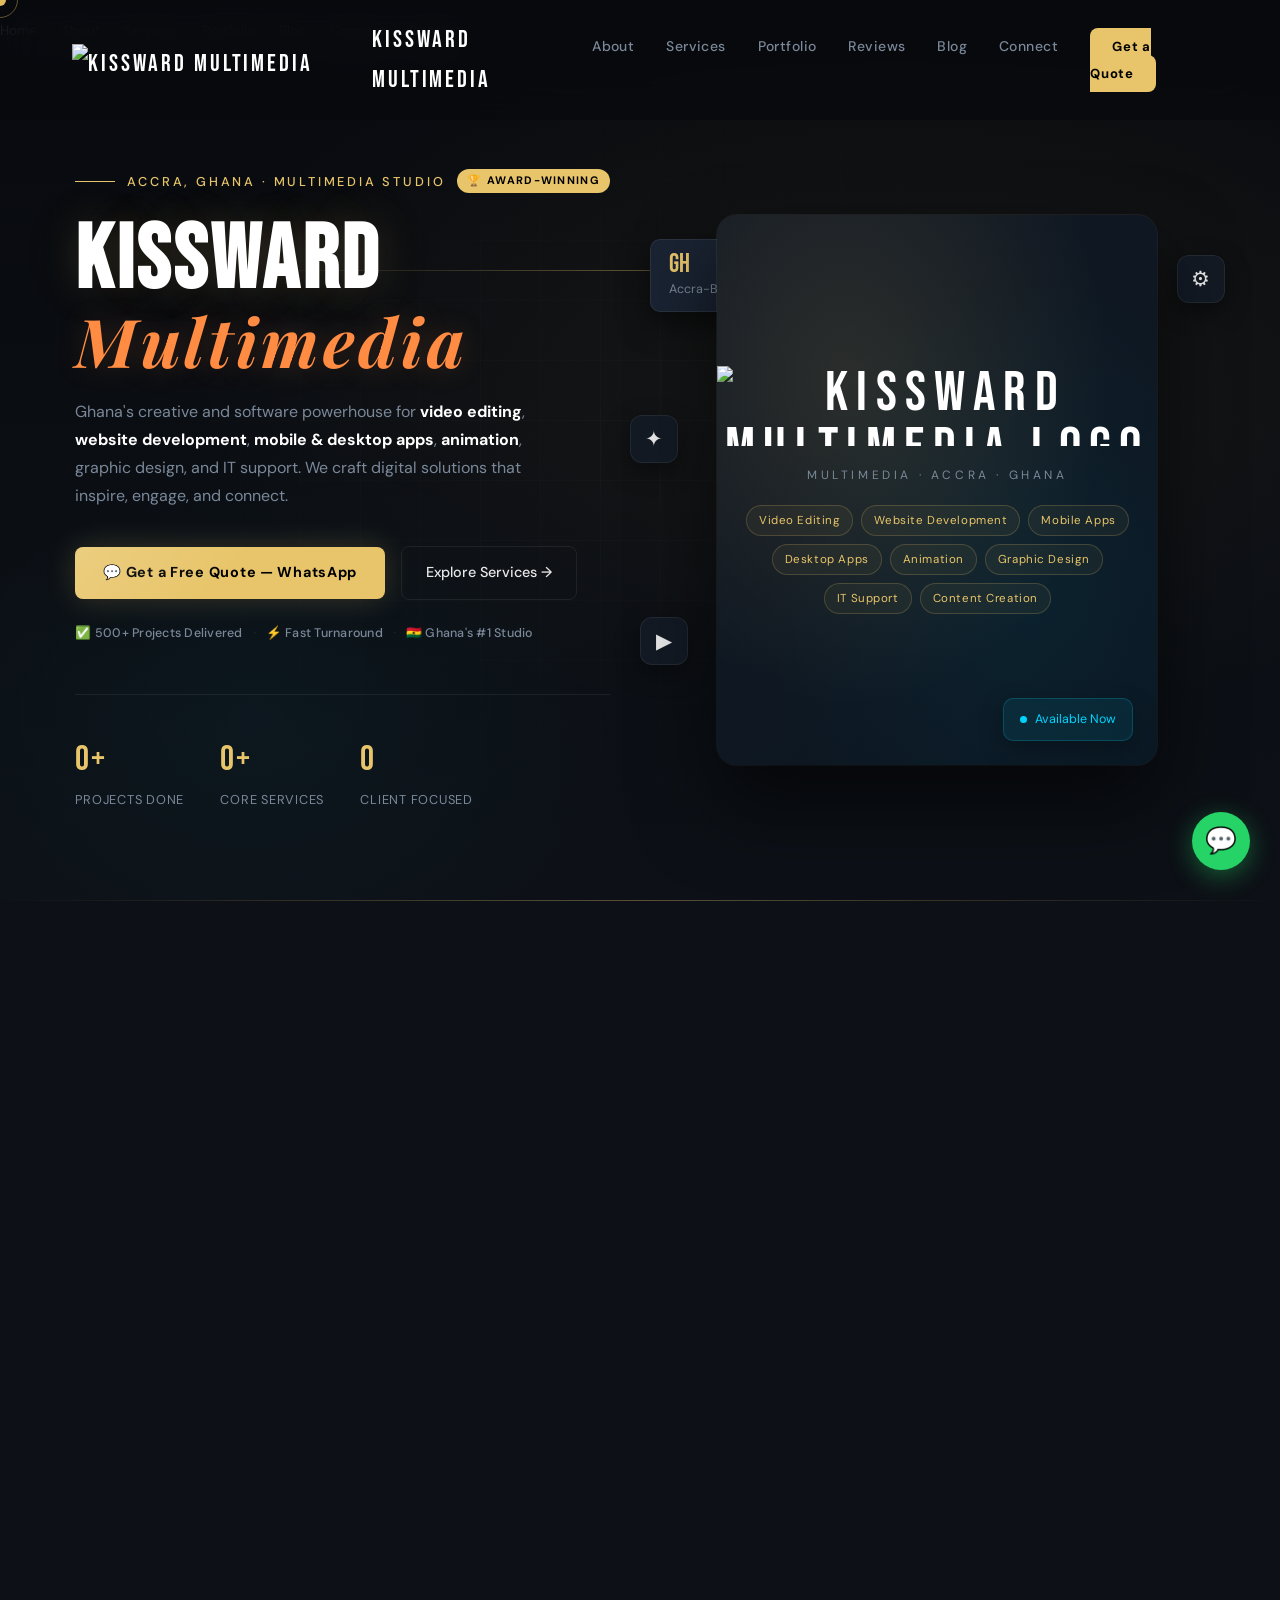
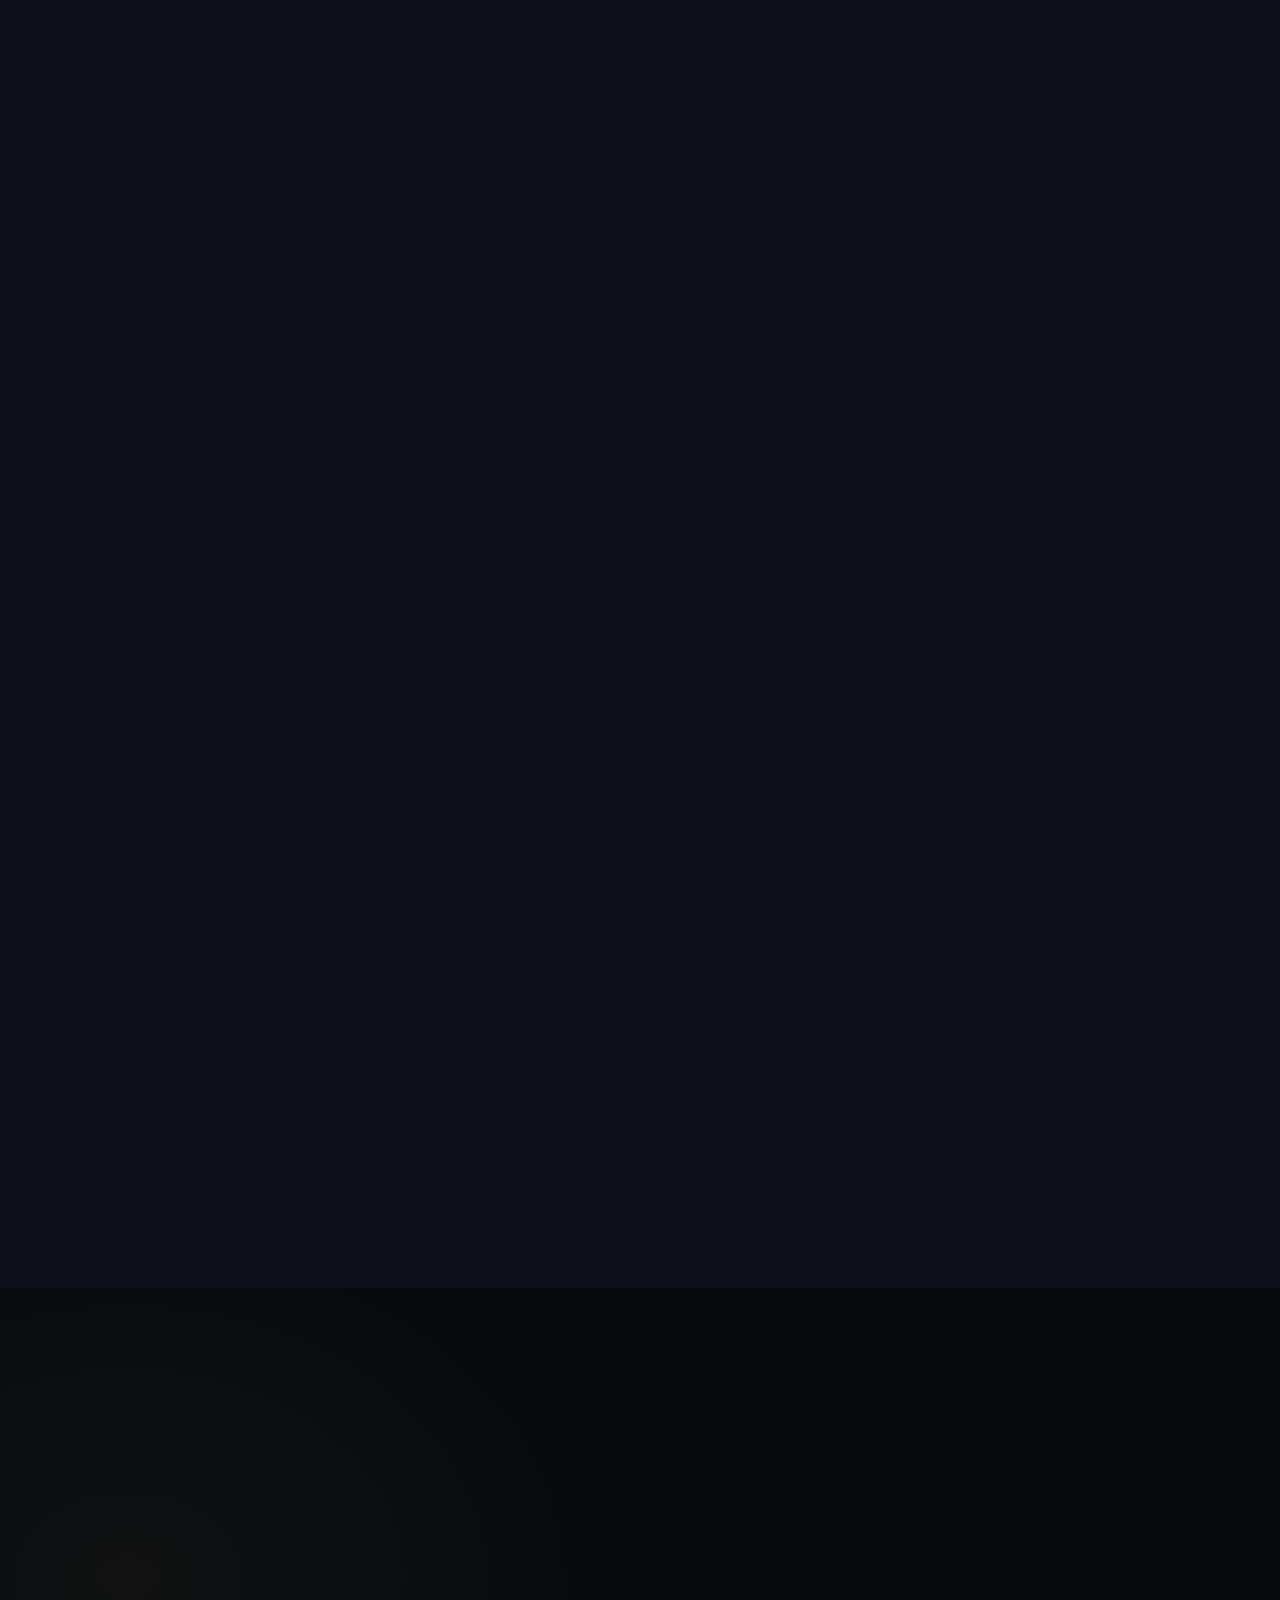
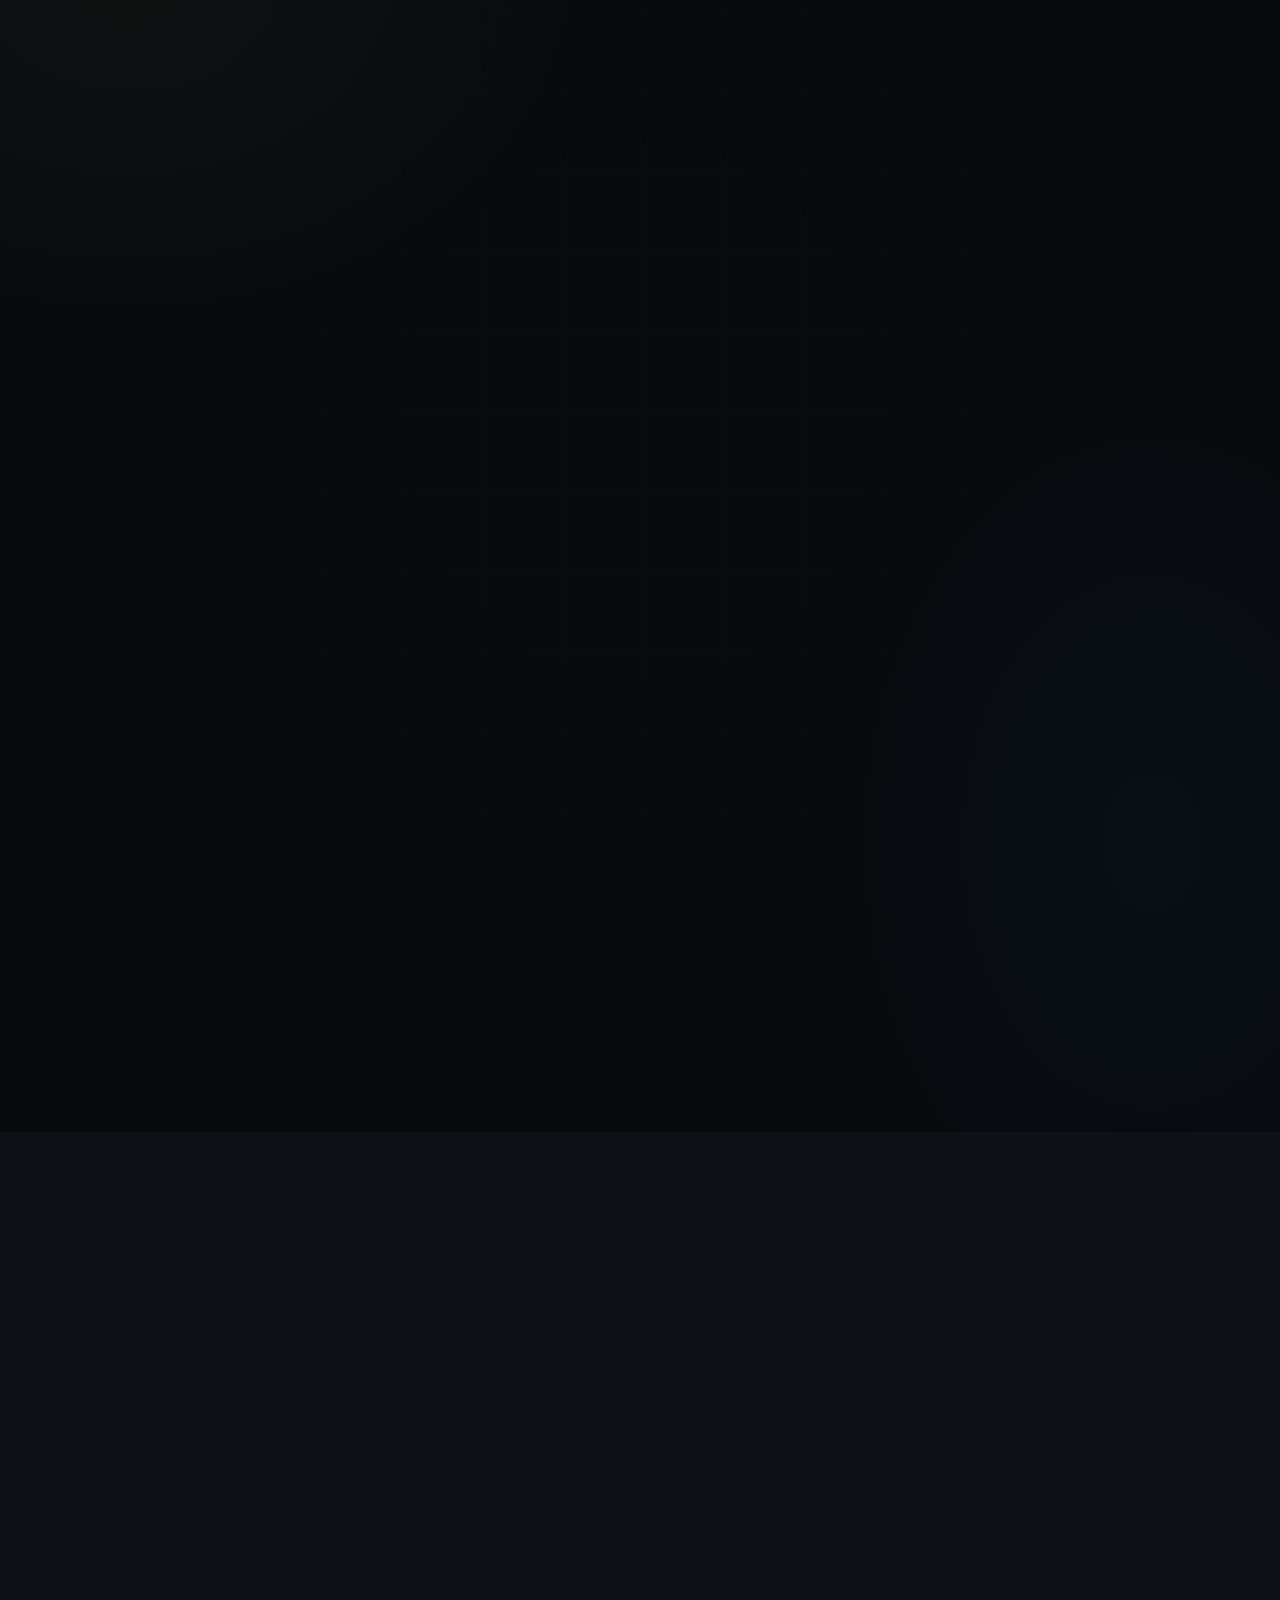
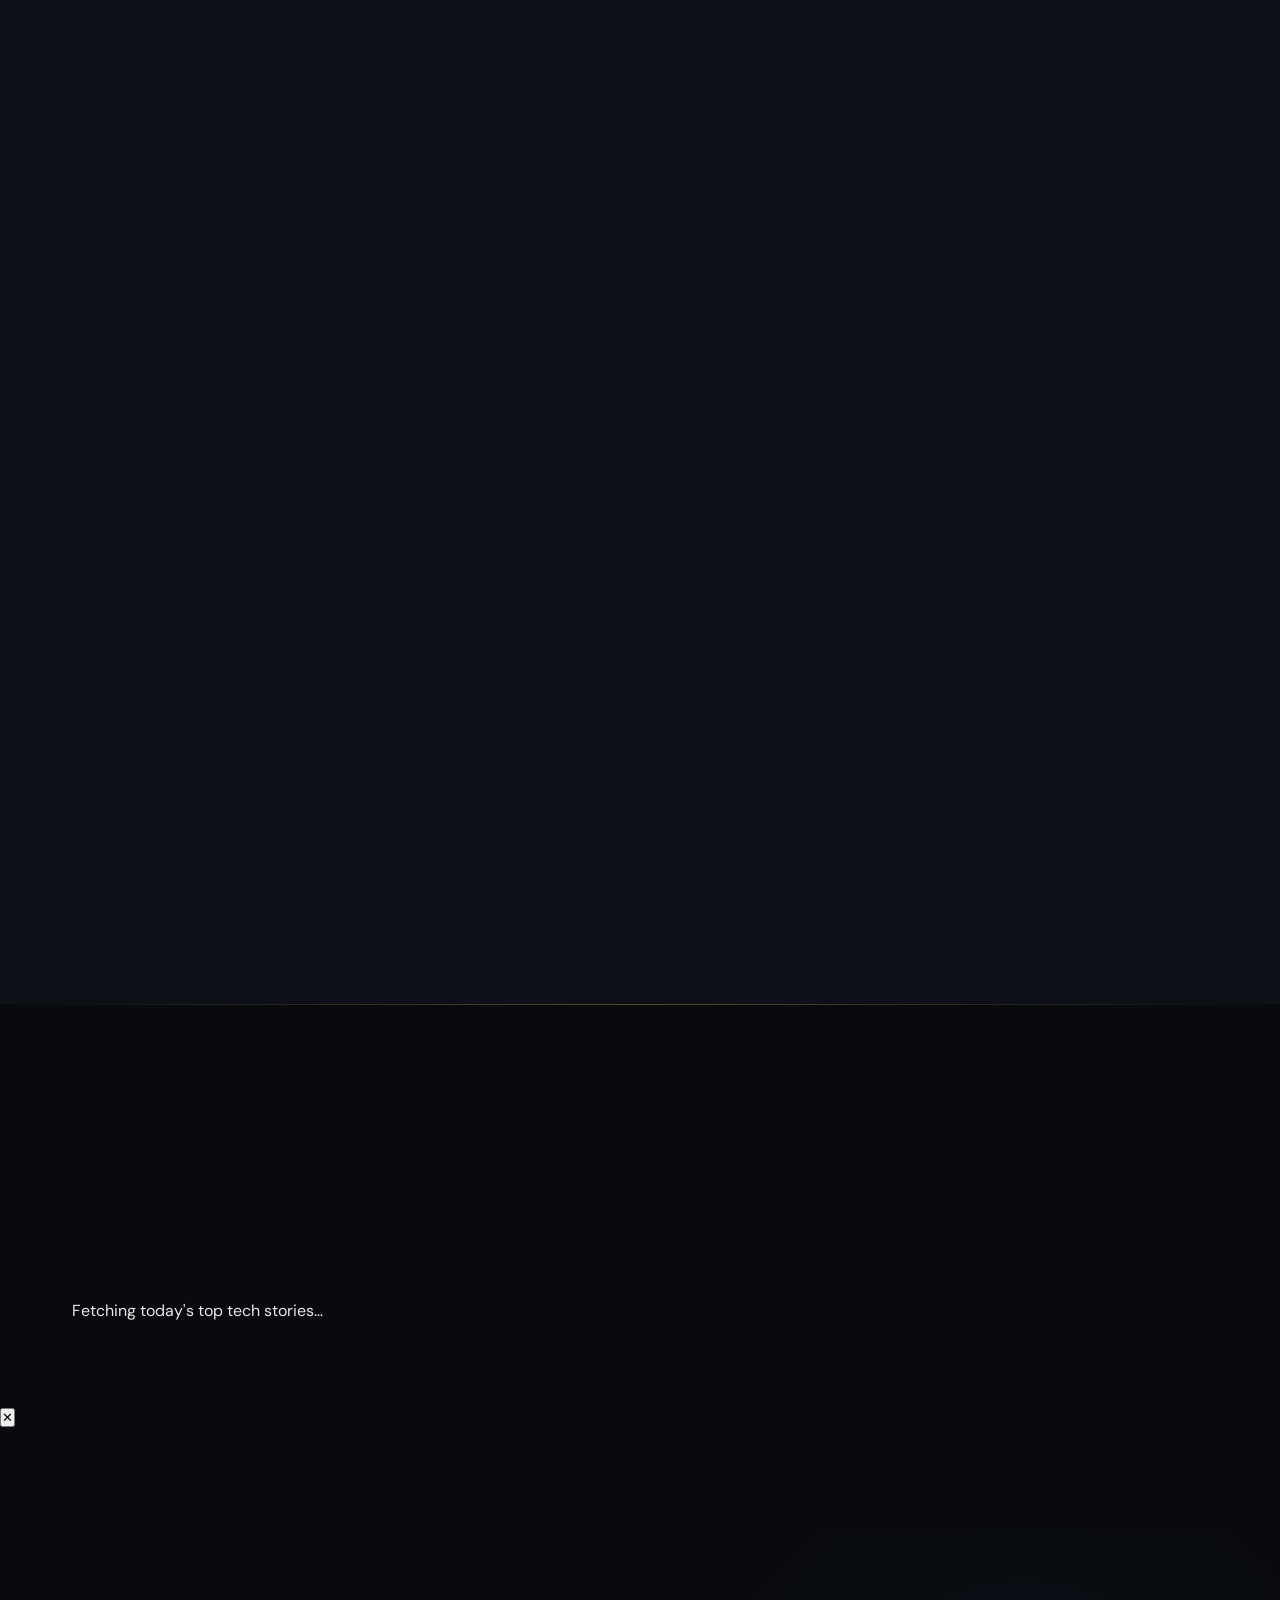
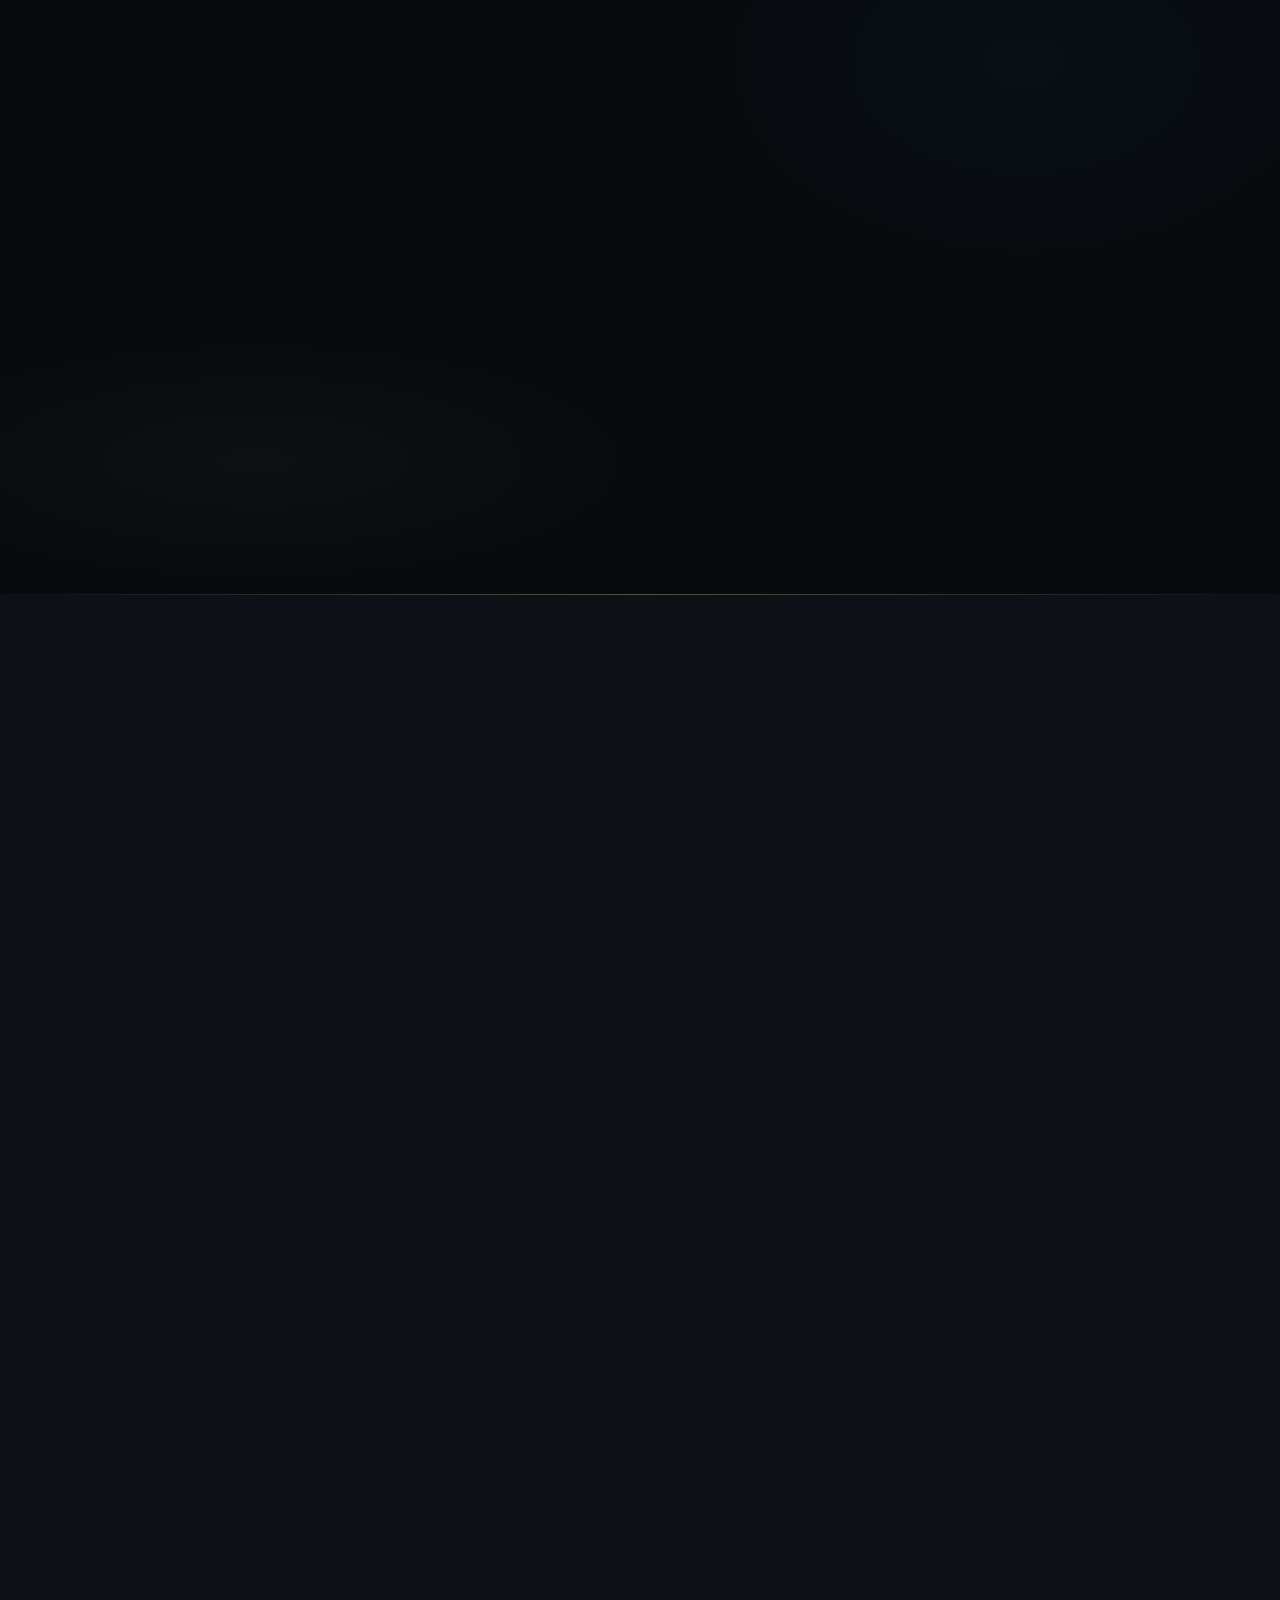
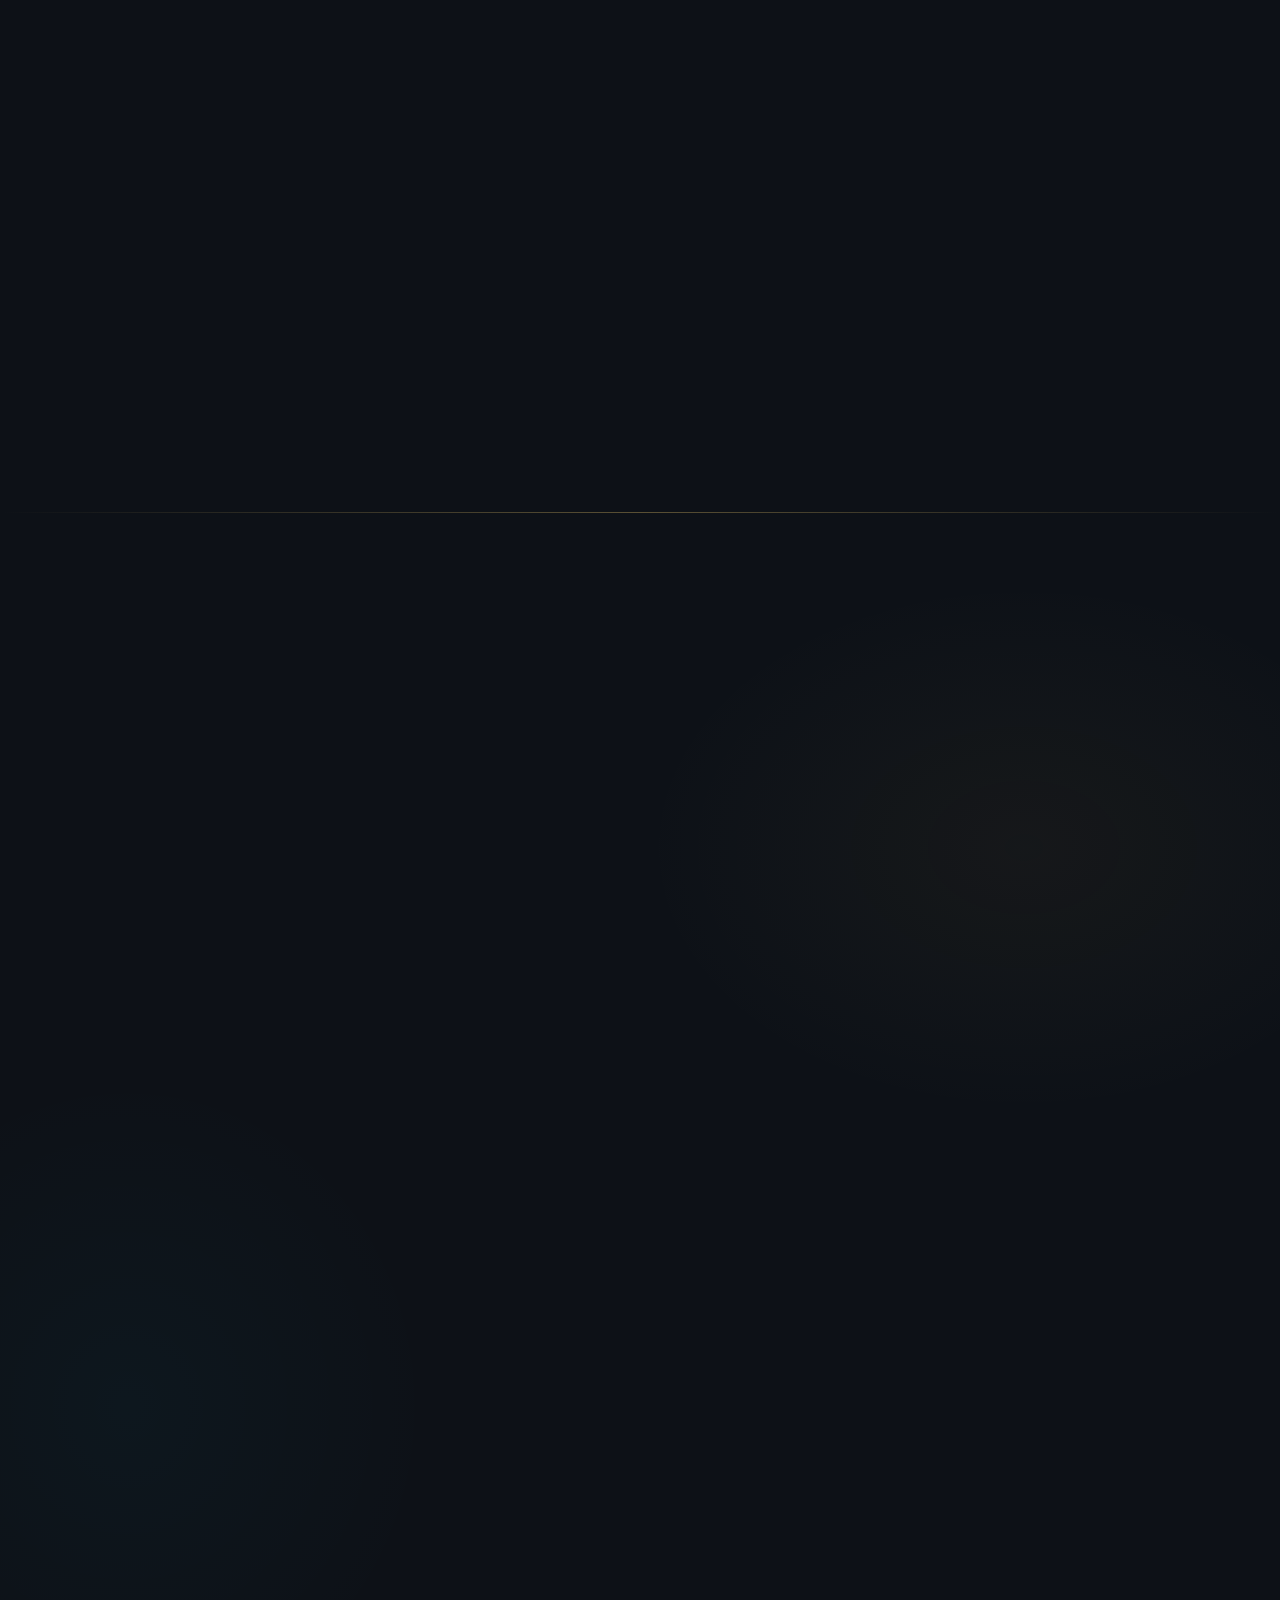
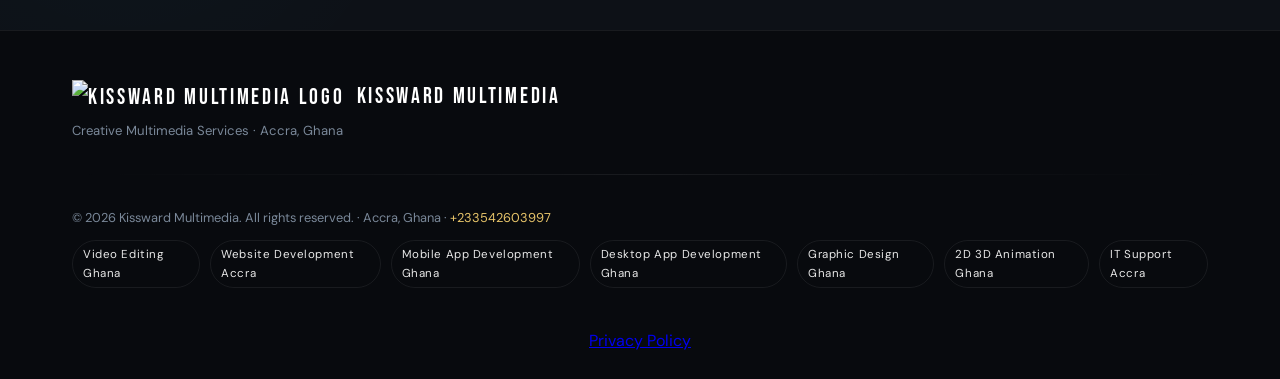
==== index.html @ d49ef126 "Add files via upload" ====
<!DOCTYPE html>
<html lang="en-GH" prefix="og: https://ogp.me/ns#">
<head>
  <meta charset="UTF-8" />
  <meta name="viewport" content="width=device-width, initial-scale=1.0" />
  <meta http-equiv="X-UA-Compatible" content="IE=edge" />

  <!-- SEO Meta Tags (crawlers must see these first) -->
  <title>Video Editing, Web, Mobile &amp; Desktop App Development in Accra Ghana | Kissward Multimedia</title>
  <meta name="description" content="Kissward Multimedia is Accra, Ghana's premier creative and software agency since 2015. Expert video editing, custom website development, mobile &amp; desktop app development, graphic design, 2D &amp; 3D animation, branding, and IT support. 500+ projects delivered. Get a free quote today!" />
  <meta name="keywords" content="Kissward Multimedia, video editing Accra, website development Ghana, web design Accra, mobile app development Ghana, desktop application development Ghana, graphic design Ghana, animation services Ghana, IT support Accra, creative agency Ghana, branding Accra, motion graphics Ghana, digital agency Ghana, multimedia studio Accra, David Kissward, SEO Ghana, content creation Ghana, social media management Ghana, PC repair Accra, logo design Ghana, e-commerce development Ghana, software development Ghana" />
  <meta name="author" content="Kissward Multimedia" />
  <meta name="robots" content="index, follow, max-image-preview:large, max-snippet:-1, max-video-preview:-1" />
  <meta name="googlebot" content="index, follow, max-image-preview:large" />
  <meta name="revisit-after" content="7 days" />
  <meta name="language" content="English" />
  <meta name="format-detection" content="telephone=yes" />
  <link rel="canonical" href="https://www.kisswardmultimedia.top/" />
  <link rel="sitemap" type="application/xml" href="https://www.kisswardmultimedia.top/sitemap.xml" />
  <link rel="alternate" hreflang="en-GH" href="https://www.kisswardmultimedia.top/" />
  <link rel="alternate" hreflang="x-default" href="https://www.kisswardmultimedia.top/" />
  <meta name="google-site-verification" content="0Cglphdvb3oCo3Kw2rNbQ0v08Y8JmH9EL09MK2rgSBI" />
  <meta name="msvalidate.01" content="Bing verification code (add yours)" />
  <meta name="theme-color" content="#0a0a0a" />
  <meta name="mobile-web-app-capable" content="yes" />

  <!-- Analytics & Tracking (loaded after SEO meta tags for crawl priority) -->
  <!-- Google tag (gtag.js) -->
  <script async src="https://www.googletagmanager.com/gtag/js?id=G-MQ8VQJ3XWY"></script>
  <script>
    window.dataLayer = window.dataLayer || [];
    function gtag(){dataLayer.push(arguments);}
    gtag('js', new Date());
    gtag('config', 'G-MQ8VQJ3XWY');
  </script>
  <!-- Meta Pixel Code -->
  <script>
  !function(f,b,e,v,n,t,s)
  {if(f.fbq)return;n=f.fbq=function(){n.callMethod?
  n.callMethod.apply(n,arguments):n.queue.push(arguments)};
  if(!f._fbq)f._fbq=n;n.push=n;n.loaded=!0;n.version='2.0';
  n.queue=[];t=b.createElement(e);t.async=!0;
  t.src=v;s=b.getElementsByTagName(e)[0];
  s.parentNode.insertBefore(t,s)}(window, document,'script',
  'https://connect.facebook.net/en_US/fbevents.js');
  fbq('init', '1888102075232739');
  fbq('track', 'PageView');
  </script>
  <noscript><img height="1" width="1" style="display:none"
  src="https://www.facebook.com/tr?id=1888102075232739&ev=PageView&noscript=1"
  /></noscript>
  <!-- End Meta Pixel Code -->
  <!-- Microsoft Clarity -->
  <script type="text/javascript">
    (function(c,l,a,r,i,t,y){
        c[a]=c[a]||function(){(c[a].q=c[a].q||[]).push(arguments)};
        t=l.createElement(r);t.async=1;t.src="https://www.clarity.ms/tag/"+i;
        y=l.getElementsByTagName(r)[0];y.parentNode.insertBefore(t,y);
    })(window, document, "clarity", "script", "x9jjlljsmj");
  </script>
  <!-- End Microsoft Clarity -->

  <!-- Preconnect / DNS-Prefetch for faster external resource loading -->
  <link rel="preconnect" href="https://picsum.photos" />
  <link rel="dns-prefetch" href="https://picsum.photos" />
  <link rel="preconnect" href="https://dev.to" />
  <link rel="dns-prefetch" href="https://dev.to" />
  <link rel="preconnect" href="https://www.googletagmanager.com" />
  <link rel="dns-prefetch" href="https://www.googletagmanager.com" />
  <link rel="preconnect" href="https://connect.facebook.net" />
  <link rel="dns-prefetch" href="https://connect.facebook.net" />

  <!-- Open Graph / Social -->
  <meta property="og:type" content="website" />
  <meta property="og:url" content="https://www.kisswardmultimedia.top/" />
  <meta property="og:title" content="Video Editing, Web, Mobile &amp; Desktop App Development in Accra Ghana | Kissward Multimedia" />
  <meta property="og:description" content="Kissward Multimedia is Accra, Ghana's premier creative and software agency — expert video editing, website development, mobile &amp; desktop apps, graphic design, animation, and IT support. 500+ projects delivered. Get a free quote!" />
  <meta property="og:image" content="https://www.kisswardmultimedia.top/img/og-image.jpg" />
  <meta property="og:image:width" content="1200" />
  <meta property="og:image:height" content="630" />
  <meta property="og:image:alt" content="Kissward Multimedia — Accra, Ghana's Premier Creative &amp; Software Agency — Video Editing, Web &amp; Mobile Apps, Graphic Design" />
  <meta property="og:locale" content="en_GH" />
  <meta property="og:site_name" content="Kissward Multimedia" />
  <meta property="og:phone_number" content="+233542603997" />
  <meta property="og:email" content="kisswardmultimedia@gmail.com" />
  <meta property="og:see_also" content="https://www.facebook.com/kisswardmultimedia/" />
  <meta property="og:see_also" content="https://gh.linkedin.com/in/kissward-multimedia-013577100" />
  <meta property="og:see_also" content="https://www.instagram.com/kissward_multimedia/" />
  <meta property="og:see_also" content="https://www.youtube.com/@kisswardmultimedia5779/videos" />
  <meta property="article:publisher" content="https://www.facebook.com/kisswardmultimedia/" />
  <meta property="article:author" content="https://gh.linkedin.com/in/kissward-multimedia-013577100" />

  <!-- Twitter Card -->
  <meta name="twitter:card" content="summary_large_image" />
  <meta name="twitter:site" content="@kissward_mm" />
  <meta name="twitter:creator" content="@kissward_mm" />
  <meta name="twitter:title" content="Video Editing, Web, Mobile &amp; Desktop App Development in Accra Ghana | Kissward Multimedia" />
  <meta name="twitter:description" content="Kissward Multimedia is Accra, Ghana's premier creative &amp; software agency — video editing, web/mobile/desktop apps, design, animation, and IT support. 500+ projects delivered." />
  <meta name="twitter:image" content="https://www.kisswardmultimedia.top/img/og-image.jpg" />
  <meta name="twitter:image:alt" content="Kissward Multimedia — Accra, Ghana's Premier Creative Studio" />

  <!-- Geo Tags for local SEO -->
  <meta name="geo.region" content="GH-AA" />
  <meta name="geo.placename" content="Accra, Ghana" />
  <meta name="geo.position" content="5.6037;-0.1870" />
  <meta name="ICBM" content="5.6037, -0.1870" />

  <!-- Schema Markup: WebPage + ProfessionalService + Person + Services -->
  <script type="application/ld+json">
  {
    "@context": "https://schema.org",
    "@graph": [
      {
        "@type": "WebPage",
        "@id": "https://www.kisswardmultimedia.top/#webpage",
        "url": "https://www.kisswardmultimedia.top/",
        "name": "Video Editing, Web, Mobile & Desktop App Development in Accra Ghana | Kissward Multimedia",
        "description": "Kissward Multimedia is Accra, Ghana's premier creative and software agency since 2015. Expert video editing, custom website development, mobile & desktop app development, graphic design, 2D & 3D animation, branding, and IT support. 500+ projects delivered.",
        "inLanguage": "en-GH",
        "isPartOf": { "@id": "https://www.kisswardmultimedia.top/#website" },
        "about": { "@id": "https://www.kisswardmultimedia.top/#business" },
        "breadcrumb": {
          "@type": "BreadcrumbList",
          "itemListElement": [
            { "@type": "ListItem", "position": 1, "name": "Home", "item": "https://www.kisswardmultimedia.top/" },
            { "@type": "ListItem", "position": 2, "name": "About", "item": "https://www.kisswardmultimedia.top/#about" },
            { "@type": "ListItem", "position": 3, "name": "Services", "item": "https://www.kisswardmultimedia.top/#services" },
            { "@type": "ListItem", "position": 4, "name": "Portfolio", "item": "https://www.kisswardmultimedia.top/#portfolio" },
            { "@type": "ListItem", "position": 5, "name": "Blog", "item": "https://www.kisswardmultimedia.top/#blog" },
            { "@type": "ListItem", "position": 6, "name": "Contact", "item": "https://www.kisswardmultimedia.top/#contact" }
          ]
        }
      },
      {
        "@type": "WebSite",
        "@id": "https://www.kisswardmultimedia.top/#website",
        "url": "https://www.kisswardmultimedia.top/",
        "name": "Kissward Multimedia",
        "publisher": { "@id": "https://www.kisswardmultimedia.top/#business" },
        "inLanguage": "en-GH",
        "potentialAction": {
          "@type": "SearchAction",
          "target": { "@type": "EntryPoint", "urlTemplate": "https://www.kisswardmultimedia.top/?s={search_term_string}" },
          "query-input": "required name=search_term_string"
        }
      },
      {
        "@type": ["LocalBusiness", "ProfessionalService"],
        "@id": "https://www.kisswardmultimedia.top/#business",
        "name": "Kissward Multimedia",
        "legalName": "Kissward Multimedia",
        "description": "Kissward Multimedia is Accra's premier creative studio offering expert video editing, custom website development, graphic design, 2D & 3D animation, and IT support. Founded and led by David Kissward — a multimedia expert with over a decade of experience.",
        "url": "https://www.kisswardmultimedia.top",
        "telephone": "+233542603997",
        "email": "kisswardmultimedia@gmail.com",
        "priceRange": "$$",
        "currenciesAccepted": "GHS",
        "paymentAccepted": "Cash, Mobile Money, Bank Transfer",
        "openingHours": "Mo-Fr 08:00-18:00",
"image": "https://www.kisswardmultimedia.top/img/kisswardmultimedia-logo.png",
        "logo": {
          "@type": "ImageObject",
          "url": "https://www.kisswardmultimedia.top/img/kisswardmultimedia-logo.png",
          "width": 400,
          "height": 400
        },
        "founder": { "@id": "https://www.kisswardmultimedia.top/#founder" },
        "address": {
          "@type": "PostalAddress",
          "streetAddress": "Accra",
          "addressLocality": "Accra",
          "addressRegion": "Greater Accra",
          "postalCode": "GA",
          "addressCountry": "GH"
        },
        "geo": {
          "@type": "GeoCoordinates",
          "latitude": 5.6037,
          "longitude": -0.1870
        },
        "areaServed": [
          { "@type": "City", "name": "Accra" },
          { "@type": "AdministrativeArea", "name": "Greater Accra" },
          { "@type": "Country", "name": "Ghana" }
        ],
        "contactPoint": {
          "@type": "ContactPoint",
          "telephone": "+233542603997",
          "contactType": "customer service",
          "availableLanguage": ["English"],
          "contactOption": "TollFree"
        },
        "sameAs": [
          "https://www.facebook.com/kisswardmultimedia/",
          "https://gh.linkedin.com/in/kissward-multimedia-013577100",
          "https://www.instagram.com/kissward_multimedia/",
          "https://www.youtube.com/channel/UCmpxMdGXnjHgvd2RolSsZrQ",
          "https://www.tiktok.com/@kissward_multimedia",
          "https://share.google/R9bE4GhUeLKRMRv5g"
        ],
        "hasOfferCatalog": {
          "@type": "OfferCatalog",
          "name": "Multimedia Services — Accra, Ghana",
          "itemListElement": [
            {
              "@type": "Offer",
              "itemOffered": {
                "@type": "Service",
                "@id": "https://www.kisswardmultimedia.top/#service-video",
                "name": "Video Editing Services in Ghana",
                "description": "Professional video editing in Accra — commercials, events, weddings, social media campaigns. Includes colour grading, motion titles, and cinematic storytelling.",
                "areaServed": { "@type": "Country", "name": "Ghana" },
                "provider": { "@id": "https://www.kisswardmultimedia.top/#business" }
              }
            },
            {
              "@type": "Offer",
              "itemOffered": {
                "@type": "Service",
                "@id": "https://www.kisswardmultimedia.top/#service-web",
                "name": "Website Development in Accra Ghana",
                "description": "Custom websites, web apps, and e-commerce platforms for businesses in Accra and across Ghana. High-performing, mobile-responsive, and SEO-optimised.",
                "areaServed": { "@type": "Country", "name": "Ghana" },
                "provider": { "@id": "https://www.kisswardmultimedia.top/#business" }
              }
            },
            {
              "@type": "Offer",
              "itemOffered": {
                "@type": "Service",
                "@id": "https://www.kisswardmultimedia.top/#service-design",
                "name": "Graphic Design & Branding in Ghana",
                "description": "Logos, packaging, flyers, and complete brand identity systems for Ghanaian businesses. Serving Accra and nationwide.",
                "areaServed": { "@type": "Country", "name": "Ghana" },
                "provider": { "@id": "https://www.kisswardmultimedia.top/#business" }
              }
            },
            {
              "@type": "Offer",
              "itemOffered": {
                "@type": "Service",
                "@id": "https://www.kisswardmultimedia.top/#service-animation",
                "name": "2D & 3D Animation and Motion Graphics Ghana",
                "description": "Explainer videos, 2D & 3D animation, and motion graphics for brands and creatives across Ghana.",
                "areaServed": { "@type": "Country", "name": "Ghana" },
                "provider": { "@id": "https://www.kisswardmultimedia.top/#business" }
              }
            },
            {
              "@type": "Offer",
              "itemOffered": {
                "@type": "Service",
                "@id": "https://www.kisswardmultimedia.top/#service-it",
                "name": "IT Support & PC Repairs Accra",
                "description": "Fast and reliable IT support, PC repair, and technical assistance for businesses and individuals in Accra, Ghana.",
                "areaServed": { "@type": "City", "name": "Accra" },
                "provider": { "@id": "https://www.kisswardmultimedia.top/#business" }
              }
            },
            {
              "@type": "Offer",
              "itemOffered": {
                "@type": "Service",
                "@id": "https://www.kisswardmultimedia.top/#service-social",
                "name": "Social Media Management & Content Creation Ghana",
                "description": "Content strategy, copywriting, and social media management for Instagram, TikTok, Facebook, and YouTube in Ghana.",
                "areaServed": { "@type": "Country", "name": "Ghana" },
                "provider": { "@id": "https://www.kisswardmultimedia.top/#business" }
              }
            },
            {
              "@type": "Offer",
              "itemOffered": {
                "@type": "Service",
                "@id": "https://www.kisswardmultimedia.top/#service-mobile",
                "name": "Mobile App Development in Ghana",
                "description": "Custom Android and iOS mobile app development for businesses in Accra and across Ghana. Native and cross-platform apps with modern UI/UX design.",
                "areaServed": { "@type": "Country", "name": "Ghana" },
                "provider": { "@id": "https://www.kisswardmultimedia.top/#business" }
              }
            },
            {
              "@type": "Offer",
              "itemOffered": {
                "@type": "Service",
                "@id": "https://www.kisswardmultimedia.top/#service-desktop",
                "name": "Desktop Application Development in Ghana",
                "description": "Professional desktop software development for Windows, macOS, and Linux. Tailored business applications, inventory systems, and productivity tools for Ghanaian companies.",
                "areaServed": { "@type": "Country", "name": "Ghana" },
                "provider": { "@id": "https://www.kisswardmultimedia.top/#business" }
              }
            }
          ]
        },
        "aggregateRating": {
          "@type": "AggregateRating",
          "ratingValue": "5.0",
          "reviewCount": "47",
          "bestRating": "5",
          "worstRating": "1"
        },
        "review": [
          {
            "@type": "Review",
            "author": { "@type": "Person", "name": "Ama Owusu" },
            "reviewRating": { "@type": "Rating", "ratingValue": "5", "bestRating": "5" },
            "reviewBody": "Kissward Multimedia built our company website and it exceeded every expectation. Fast, professional, and very responsive throughout the entire process.",
            "datePublished": "2025-11-10"
          },
          {
            "@type": "Review",
            "author": { "@type": "Person", "name": "Kofi Mensah" },
            "reviewRating": { "@type": "Rating", "ratingValue": "5", "bestRating": "5" },
            "reviewBody": "Their video editing work transformed our brand content. The quality and turnaround time are unmatched in Accra.",
            "datePublished": "2025-12-02"
          },
          {
            "@type": "Review",
            "author": { "@type": "Person", "name": "Efua Sarpong" },
            "reviewRating": { "@type": "Rating", "ratingValue": "5", "bestRating": "5" },
            "reviewBody": "I needed a full brand identity and Kissward delivered everything in record time. The creativity is genuinely world-class for Ghanaian standards.",
            "datePublished": "2026-01-14"
          }
        ]
      },
      {
        "@type": "Person",
        "@id": "https://www.kisswardmultimedia.top/#founder",
        "name": "David Kissward",
        "givenName": "David",
        "familyName": "Kissward",
        "jobTitle": "CEO and Founder",
        "description": "David Kissward is a Ghanaian multimedia professional with over 10 years of expertise in graphic design, corporate branding, website and app development, 2D and 3D animation, motion graphics, and video production.",
        "worksFor": { "@id": "https://www.kisswardmultimedia.top/#business" },
        "url": "https://www.kisswardmultimedia.top/#about",
        "image": "https://www.kisswardmultimedia.top/img/David Kissward.jpeg",
        "address": {
          "@type": "PostalAddress",
          "addressLocality": "Accra",
          "addressRegion": "Greater Accra",
          "addressCountry": "GH"
        },
        "sameAs": [
          "https://gh.linkedin.com/in/kissward-multimedia-013577100",
          "https://www.instagram.com/kissward_multimedia/",
          "https://www.facebook.com/kisswardmultimedia/"
        ],
        "knowsAbout": [
          "Video Editing",
          "Website Development",
          "Mobile App Development",
          "Desktop App Development",
          "Graphic Design",
          "2D Animation",
          "3D Animation",
          "Motion Graphics",
          "Corporate Branding",
          "IT Support"
        ]
      },
      {
        "@type": "FAQPage",
        "@id": "https://www.kisswardmultimedia.top/#faq",
        "mainEntity": [
          {
            "@type": "Question",
            "name": "What services does Kissward Multimedia offer in Accra, Ghana?",
            "acceptedAnswer": {
              "@type": "Answer",
              "text": "Kissward Multimedia offers professional video editing, custom website development, graphic design and branding, 2D and 3D animation, motion graphics, IT support and PC repair, social media management, and content creation — all based in Accra, Ghana."
            }
          },
          {
            "@type": "Question",
            "name": "How much does a website cost in Ghana?",
            "acceptedAnswer": {
              "@type": "Answer",
              "text": "Website development costs in Ghana vary based on complexity. Kissward Multimedia offers custom websites starting from competitive rates. Contact us via WhatsApp at +233542603997 for a free, no-obligation quote tailored to your project needs."
            }
          },
          {
            "@type": "Question",
            "name": "Does Kissward Multimedia serve clients outside Accra?",
            "acceptedAnswer": {
              "@type": "Answer",
              "text": "Yes. While based in Accra, Kissward Multimedia works with clients nationwide across Ghana and internationally. We deliver projects remotely and can coordinate with clients from any location."
            }
          },
          {
            "@type": "Question",
            "name": "Does Kissward Multimedia develop mobile apps and desktop applications?",
            "acceptedAnswer": {
              "@type": "Answer",
              "text": "Yes. Kissward Multimedia offers both mobile app development (Android & iOS) and desktop application development (Windows, macOS, Linux). Whether you need a customer-facing mobile app or a business productivity desktop tool, our team in Accra can build it. Contact us for a free consultation."
            }
          },
          {
            "@type": "Question",
            "name": "Why choose Kissward Multimedia for creative services in Ghana?",
            "acceptedAnswer": {
              "@type": "Answer",
              "text": "Kissward Multimedia combines over a decade of professional experience with a passion for Ghanaian creativity. With 500+ projects delivered, we offer world-class video editing, web development, design, and animation at competitive rates — proudly based in Accra, Ghana."
            }
          }
        ]
      }
    ]
  }
  </script>

  <!-- Performance: Preconnect -->
  <link rel="preconnect" href="https://fonts.googleapis.com" />
  <link rel="preconnect" href="https://fonts.gstatic.com" crossorigin />
  <link rel="dns-prefetch" href="https://wa.me" />
  <link rel="preload" as="image" href="img/kisswardmultimedia-logo.png" />
  <link rel="preload" as="image" href="img/David Kissward.jpeg" />
  <link href="https://fonts.googleapis.com/css2?family=Bebas+Neue&family=DM+Sans:wght@300;400;500;600&family=Playfair+Display:ital,wght@1,400;1,700&display=swap" rel="stylesheet" />

  <style>    /* ─── CSS Reset & Variables ─── */
    *, *::before, *::after { box-sizing: border-box; margin: 0; padding: 0; }
    :root {
      --bg:        #080a0e;
      --bg2:       #0d1117;
      --bg3:       #131a24;
      --surface:   #1a2332;
      --border:    rgba(255,255,255,0.07);
      --gold:      #e8c56a;
      --gold2:     #f5d98e;
      --orange:    #ff8c42;
      --cyan:      #00d4ff;
      --red:       #ff4444;
      --text:      #e8e8e8;
      --muted:     #7a8899;
      --white:     #ffffff;
      --font-disp: 'Bebas Neue', sans-serif;
      --font-body: 'DM Sans', sans-serif;
      --font-serif: 'Playfair Display', serif;
      --radius:    12px;
      --radius-lg: 20px;
      --radius-sm: 8px;
      --transition: 0.4s cubic-bezier(.25,.46,.45,.94);
      --transition-bounce: 0.5s cubic-bezier(.34,1.56,.64,1);
      --shadow-card: 0 16px 48px rgba(0,0,0,0.35);
      --shadow-glow: 0 0 30px rgba(232,197,106,0.25);
    }

    html {
      scroll-behavior: smooth;
      scroll-padding-top: 72px;
    }
    body {
      background: var(--bg);
      color: var(--text);
      font-family: var(--font-body);
      font-size: 16px;
      line-height: 1.65;
      overflow-x: hidden;
      -webkit-font-smoothing: antialiased;
      -moz-osx-font-smoothing: grayscale;
    }

    ::selection {
      background: rgba(232,197,106,0.3);
      color: var(--white);
    }

    @media (pointer: fine) {
      body { cursor: none; }
    }

    /* ─── Scroll Progress Bar ─── */
    #scroll-progress {
      position: fixed; top: 0; left: 0; z-index: 10001;
      height: 2px;
      background: linear-gradient(90deg, var(--gold), var(--cyan), var(--gold));
      width: 0%;
      transition: width 0.1s linear;
    }

    /* ─── Custom Cursor ─── */
    #cursor {
      position: fixed; top: 0; left: 0; z-index: 9999;
      width: 12px; height: 12px;
      background: var(--gold);
      border-radius: 50%;
      pointer-events: none;
      transform: translate(-50%,-50%);
      transition: width .25s ease, height .25s ease, background .25s ease;
      mix-blend-mode: difference;
      will-change: transform;
    }
    .cursor-hover { width: 24px !important; height: 24px !important; background: var(--cyan) !important; }
    #cursor-ring {
      position: fixed; top: 0; left: 0; z-index: 9998;
      width: 36px; height: 36px;
      border: 1.5px solid rgba(232,197,106,0.4);
      border-radius: 50%;
      pointer-events: none;
      transform: translate(-50%,-50%);
      transition: width .2s, height .2s, border-color .2s;
      will-change: transform;
    }
    .cursor-ring-hover { width: 52px !important; height: 52px !important; border-color: var(--cyan) !important; }
    body:hover #cursor { opacity: 1; }
    a:hover ~ #cursor, button:hover ~ #cursor { width: 22px; height: 22px; }

    /* ─── Scrollbar ─── */
    ::-webkit-scrollbar { width: 4px; }
    ::-webkit-scrollbar-track { background: var(--bg); }
    ::-webkit-scrollbar-thumb { background: var(--gold); border-radius: 2px; }

    /* ─── Noise Overlay ─── */
    body::before {
      content: '';
      position: fixed; inset: 0; z-index: 0;
      background-image: url("data:image/svg+xml,%3Csvg viewBox='0 0 512 512' xmlns='http://www.w3.org/2000/svg'%3E%3Cfilter id='n'%3E%3CfeTurbulence type='fractalNoise' baseFrequency='0.65' numOctaves='3' stitchTiles='stitch'/%3E%3C/filter%3E%3Crect width='100%25' height='100%25' filter='url(%23n)' opacity='0.04'/%3E%3C/svg%3E");
      background-repeat: repeat;
      pointer-events: none;
      opacity: 0.45;
    }

    /* ─── Utility ─── */
    .container { max-width: 1200px; margin: 0 auto; padding: 0 32px; position: relative; z-index: 1; }
    .section { padding: 100px 0; position: relative; }
    .section-tag {
      display: inline-block;
      font-family: var(--font-body);
      font-size: 11px;
      font-weight: 600;
      letter-spacing: 0.2em;
      text-transform: uppercase;
      color: var(--gold);
      border: 1px solid rgba(232,197,106,0.3);
      padding: 6px 16px;
      border-radius: 100px;
      margin-bottom: 20px;
      backdrop-filter: blur(4px);
    }
    /* ─── Section Divider ─── */
    .section-divider {
      height: 1px;
      background: linear-gradient(90deg, transparent, rgba(232,197,106,0.25), transparent);
      position: relative;
    }
    .section-divider::after {
      content: '';
      position: absolute; top: -3px; left: 50%; transform: translateX(-50%);
      width: 6px; height: 6px;
      background: var(--gold);
      border-radius: 50%;
      opacity: 0.5;
    }

    /* ─── Gradient Border Animation ─── */
    @keyframes borderRotate {
      0% { --angle: 0deg; }
      100% { --angle: 360deg; }
    }
    @property --angle {
      syntax: '<angle>';
      initial-value: 0deg;
      inherits: false;
    }
    .gradient-border {
      position: relative;
      border: none !important;
    }
    .gradient-border::before {
      content: '';
      position: absolute; inset: -1px; z-index: -1;
      border-radius: inherit;
      background: linear-gradient(var(--angle), var(--gold), var(--cyan), transparent 60%);
      opacity: 0;
      transition: opacity 0.5s ease;
      animation: borderRotate 3s linear infinite;
    }
    .gradient-border:hover::before {
      opacity: 0.6;
    }

    .section-title {
      font-family: var(--font-disp);
      font-size: clamp(2.4rem, 5vw, 4rem);
      letter-spacing: 0.04em;
      color: var(--white);
      line-height: 1.05;
      margin-bottom: 16px;
    }
    .section-subtitle {
      font-size: 1rem;
      color: var(--muted);
      max-width: 560px;
      line-height: 1.7;
    }
    .gold { color: var(--gold); }
    .cyan { color: var(--cyan); }

    /* ─── Hero Trust Bar ─── */
    .hero-trust-bar {
      display: flex; flex-wrap: wrap; align-items: center; gap: 10px;
      margin-top: 20px;
    }
    .trust-badge {
      font-size: 0.78rem; color: var(--muted); font-weight: 500;
      letter-spacing: 0.02em;
    }
    .trust-sep { color: var(--border); }

    /* ─── Testimonials ─── */
    #testimonials { background: var(--bg2); }
    .testimonials-grid {
      display: grid;
      grid-template-columns: repeat(3, 1fr);
      gap: 24px;
      margin-top: 48px;
    }
    .testi-card {
      background: var(--bg3);
      border: 1px solid var(--border);
      border-radius: 16px;
      padding: 28px 28px 24px;
      position: relative;
      transition: border-color var(--transition), transform var(--transition), box-shadow var(--transition);
    }
    .testi-card:hover {
      border-color: rgba(232,197,106,0.3);
      transform: translateY(-3px);
      box-shadow: 0 16px 40px rgba(0,0,0,0.35);
    }
    .testi-card::before {
      content: '\201C';
      position: absolute; top: 16px; right: 24px;
      font-family: var(--font-serif);
      font-size: 4rem; color: rgba(232,197,106,0.12);
      line-height: 1;
    }
    .testi-stars {
      display: flex; gap: 3px; margin-bottom: 14px;
    }
    .testi-star { color: var(--gold); font-size: 0.9rem; }
    .testi-text {
      font-size: 0.9rem; color: var(--text); line-height: 1.7;
      margin-bottom: 20px; font-style: italic;
    }
    .testi-author {
      display: flex; align-items: center; gap: 12px;
      border-top: 1px solid var(--border); padding-top: 16px;
    }
    .testi-avatar {
      width: 40px; height: 40px; border-radius: 50%;
      background: linear-gradient(135deg, var(--gold), var(--cyan));
      display: flex; align-items: center; justify-content: center;
      font-family: var(--font-disp); font-size: 1rem; color: #000;
      flex-shrink: 0;
    }
    .testi-name { font-weight: 600; font-size: 0.88rem; color: var(--white); }
    .testi-role { font-size: 0.77rem; color: var(--muted); }
    .testi-source {
      margin-left: auto;
      font-size: 0.72rem; color: var(--muted);
      display: flex; align-items: center; gap: 4px;
    }
    .testi-cta-row {
      text-align: center; margin-top: 48px;
    }
    .testi-rating-summary {
      display: inline-flex; align-items: center; gap: 12px;
      background: var(--bg3); border: 1px solid var(--border);
      border-radius: 100px; padding: 10px 24px; margin-bottom: 24px;
      font-size: 0.85rem; color: var(--muted);
    }
    .testi-rating-num {
      font-family: var(--font-disp); font-size: 1.4rem; color: var(--gold);
    }
    @media (max-width: 900px) {
      .testimonials-grid { grid-template-columns: 1fr 1fr; }
    }
    @media (max-width: 600px) {
      .testimonials-grid { grid-template-columns: 1fr; }
      .hero-trust-bar { gap: 6px; }
    }

    /* ─── LinkedIn Embed Card ─── */
    .linkedin-embed-wrap {
      margin-top: 48px;
      background: var(--bg3);
      border: 1px solid rgba(10,102,194,0.3);
      border-radius: 16px;
      overflow: hidden;
      position: relative;
    }
    .linkedin-embed-header {
      display: flex; align-items: center; gap: 12px;
      padding: 18px 24px;
      border-bottom: 1px solid var(--border);
      background: rgba(10,102,194,0.07);
    }
    .linkedin-icon {
      width: 32px; height: 32px;
      background: #0a66c2; border-radius: 6px;
      display: flex; align-items: center; justify-content: center;
    }
    .linkedin-icon svg { width: 18px; height: 18px; fill: white; }
    .linkedin-header-text strong { color: var(--white); font-size: 0.95rem; }
    .linkedin-header-text span { display: block; font-size: 0.78rem; color: var(--muted); }
    .linkedin-follow-btn {
      margin-left: auto;
      background: #0a66c2; color: white;
      font-size: 0.82rem; font-weight: 600;
      padding: 8px 18px; border-radius: 100px;
      text-decoration: none;
      transition: background var(--transition);
    }
    .linkedin-follow-btn:hover { background: #004182; }
    .linkedin-feed-placeholder {
      padding: 32px 24px;
      display: grid; grid-template-columns: 1fr 1fr; gap: 16px;
    }
    .li-post-card {
      background: var(--surface);
      border: 1px solid var(--border);
      border-radius: 10px; padding: 16px;
      text-decoration: none;
      transition: border-color var(--transition), transform var(--transition);
      display: block;
    }
    .li-post-card:hover { border-color: rgba(10,102,194,0.4); transform: translateY(-2px); }
    .li-post-date { font-size: 0.72rem; color: var(--muted); margin-bottom: 8px; }
    .li-post-text { font-size: 0.83rem; color: var(--text); line-height: 1.55; }
    .li-post-tag {
      display: inline-block; margin-top: 10px;
      font-size: 0.7rem; color: #0a66c2; font-weight: 600;
      letter-spacing: 0.05em;
    }
    @media (max-width: 700px) {
      .linkedin-feed-placeholder { grid-template-columns: 1fr; }
    }
    .glow-line {
      position: absolute;
      height: 1px;
      background: linear-gradient(90deg, transparent, var(--gold), transparent);
      opacity: 0.35;
      animation: glowline 4s ease-in-out infinite;
    }
    @keyframes glowline { 0%,100%{opacity:.15} 50%{opacity:.55} }

    /* ─── NAV ─── */
    nav {
      position: fixed; top: 0; left: 0; right: 0; z-index: 1000;
      padding: 20px 0;
      background: rgba(8,10,14,0.75);
      backdrop-filter: blur(24px);
      -webkit-backdrop-filter: blur(24px);
      border-bottom: 1px solid transparent;
      transition: padding var(--transition), background var(--transition), border-color var(--transition);
    }
    nav.scrolled {
      padding: 12px 0;
      background: rgba(8,10,14,0.92);
      border-color: var(--border);
    }
    .nav-inner {
      display: flex; align-items: center; justify-content: space-between;
    }
    .nav-logo {
      font-family: var(--font-disp);
      font-size: 1.5rem;
      letter-spacing: 0.12em;
      color: var(--white);
      text-decoration: none;
      display: flex; align-items: center; gap: 10px;
    }
    .nav-logo-dot {
      width: 8px; height: 8px;
      background: var(--gold);
      border-radius: 50%;
      animation: pulse 2s ease-in-out infinite;
    }
    @keyframes pulse { 0%,100%{transform:scale(1);opacity:1} 50%{transform:scale(1.5);opacity:.6} }
    .nav-links {
      display: flex; gap: 32px; list-style: none;
    }
    .nav-links a {
      color: var(--muted);
      text-decoration: none;
      font-size: 0.875rem;
      font-weight: 500;
      letter-spacing: 0.03em;
      transition: color var(--transition);
      position: relative;
    }
    .nav-links a::after {
      content: '';
      position: absolute; bottom: -3px; left: 50%;
      width: 0; height: 1.5px;
      background: var(--gold);
      transition: width var(--transition), left var(--transition);
      transform: translateX(-50%);
    }
    .nav-links a:hover { color: var(--white); }
    .nav-links a:hover::after { width: 100%; }
    .nav-cta {
      background: var(--gold);
      color: #000 !important;
      padding: 10px 22px;
      border-radius: var(--radius-sm);
      font-weight: 700 !important;
      font-size: 0.82rem !important;
      letter-spacing: 0.06em !important;
      transition: background var(--transition), transform var(--transition), box-shadow var(--transition) !important;
    }
    .nav-cta:hover { background: var(--gold2) !important; transform: translateY(-2px); box-shadow: var(--shadow-glow) !important; }
    .nav-cta::after { display: none !important; }

    .hamburger {
      display: none; flex-direction: column; gap: 5px; cursor: pointer;
      background: none; border: none; padding: 4px;
    }
    .hamburger span {
      display: block; width: 24px; height: 2px;
      background: var(--text); border-radius: 2px;
      transition: var(--transition);
    }
    .hamburger.open span:nth-child(1) { transform: translateY(7px) rotate(45deg); }
    .hamburger.open span:nth-child(2) { opacity: 0; transform: translateX(-8px); }
    .hamburger.open span:nth-child(3) { transform: translateY(-7px) rotate(-45deg); }
    .mobile-menu {
      display: none;
      position: absolute; top: 100%; left: 0; right: 0;
      background: rgba(8,10,14,0.98);
      backdrop-filter: blur(24px);
      padding: 24px 32px;
      border-bottom: 1px solid var(--border);
      flex-direction: column; gap: 0;
      opacity: 0;
      transform: translateY(-12px);
      transition: opacity 0.35s ease, transform 0.35s ease;
      pointer-events: none;
    }
    .mobile-menu.open {
      display: flex;
      opacity: 1;
      transform: translateY(0);
      pointer-events: all;
    }
    .mobile-menu a {
      color: var(--text); text-decoration: none; font-size: 1.05rem; font-weight: 500;
      padding: 14px 0; border-bottom: 1px solid var(--border);
      transition: color 0.3s ease, padding-left 0.3s ease;
    }
    .mobile-menu a:last-child { border-bottom: none; }
    .mobile-menu a:hover { color: var(--gold); padding-left: 8px; }

    /* ─── HERO ─── */
    #home {
      min-height: 100vh;
      display: flex; align-items: center;
      padding-top: 80px;
      position: relative;
      overflow: hidden;
    }
    .hero-bg {
      position: absolute; inset: 0;
      background:
        radial-gradient(ellipse 80% 60% at 70% 40%, rgba(232,197,106,0.06) 0%, transparent 70%),
        radial-gradient(ellipse 50% 50% at 20% 80%, rgba(0,212,255,0.04) 0%, transparent 60%),
        linear-gradient(180deg, var(--bg) 0%, var(--bg2) 100%);
    }
    .hero-grid {
      position: absolute; inset: 0;
      background-image:
        linear-gradient(rgba(255,255,255,0.02) 1px, transparent 1px),
        linear-gradient(90deg, rgba(255,255,255,0.02) 1px, transparent 1px);
      background-size: 60px 60px;
      mask-image: radial-gradient(ellipse at center, black 0%, transparent 75%);
      -webkit-mask-image: radial-gradient(ellipse at center, black 0%, transparent 75%);
    }
    .hero-particles {
      position: absolute; inset: 0; overflow: hidden; z-index: 1;
      pointer-events: none;
    }
    .hero-particle {
      position: absolute;
      width: 3px; height: 3px;
      background: var(--gold);
      border-radius: 50%;
      opacity: 0;
      animation: particleFloat 8s infinite;
    }
    @keyframes particleFloat {
      0% { transform: translateY(100vh) translateX(0); opacity: 0; }
      10% { opacity: 0.6; }
      90% { opacity: 0.6; }
      100% { transform: translateY(-10vh) translateX(50px); opacity: 0; }
    }
    .hero-content {
      position: relative; z-index: 2;
      display: grid; grid-template-columns: 1fr 1fr;
      gap: 60px; align-items: center;
    }
    .hero-eyebrow {
      display: flex; align-items: center; gap: 12px;
      margin-bottom: 24px;
    }
    .hero-eyebrow-line {
      width: 40px; height: 1px; background: var(--gold);
    }
    .hero-eyebrow-text {
      font-size: 0.8rem; letter-spacing: 0.22em;
      text-transform: uppercase; color: var(--gold); font-weight: 500;
    }
    .hero-award-badge {
      font-size: 0.68rem; letter-spacing: 0.12em;
      text-transform: uppercase; font-weight: 700;
      color: #000; background: var(--gold);
      padding: 3px 10px; border-radius: 100px;
      white-space: nowrap;
      animation: awardPulse 2s ease-in-out infinite;
    }
    @keyframes awardPulse {
      0%,100% { box-shadow: 0 0 0 0 rgba(232,197,106,0.4); }
      50% { box-shadow: 0 0 0 6px rgba(232,197,106,0); }
    }
    h1 {
      font-family: var(--font-disp);
      font-size: clamp(3rem, 7vw, 6rem);
      letter-spacing: 0.04em;
      line-height: 1;
      color: var(--white);
      margin-bottom: 24px;
    }
    h1 .italic-accent {
      font-family: var(--font-serif);
      font-style: italic;
      color: transparent;
      background: linear-gradient(135deg, var(--gold) 0%, #f5e6a3 30%, var(--gold) 60%, var(--gold2) 100%);
      background-size: 200% 200%;
      -webkit-background-clip: text;
      background-clip: text;
      animation: shimmerGold 4s ease-in-out infinite;
      font-size: 0.75em;
      display: block;
    }
    @keyframes shimmerGold {
      0%,100% { background-position: 0% 50%; }
      50% { background-position: 100% 50%; }
    }
    h1 .gold-glow {
      display: inline-block;
      text-shadow: 0 0 40px rgba(232,197,106,0.15), 0 0 80px rgba(232,197,106,0.08);
      animation: glowPulse 3s ease-in-out infinite;
    }
    @keyframes glowPulse {
      0%,100% { text-shadow: 0 0 40px rgba(232,197,106,0.15), 0 0 80px rgba(232,197,106,0.08); }
      50% { text-shadow: 0 0 60px rgba(232,197,106,0.3), 0 0 120px rgba(232,197,106,0.15); }
    }
    h1 .orange-line {
      display: block; color: var(--orange);
      font-family: var(--font-serif);
      font-style: italic;
      font-size: 0.75em;
      text-shadow: 0 0 30px rgba(255,140,66,0.2);
    }
    .hero-description {
      color: var(--muted);
      font-size: 1rem;
      line-height: 1.75;
      max-width: 460px;
      margin-bottom: 36px;
    }
    .hero-actions {
      display: flex; gap: 16px; flex-wrap: wrap; align-items: center;
    }
    .btn-primary {
      display: inline-flex; align-items: center; gap: 10px;
      background: var(--gold);
      color: #000; font-weight: 700;
      font-size: 0.9rem; letter-spacing: 0.05em;
      padding: 14px 28px; border-radius: var(--radius-sm);
      text-decoration: none;
      transition: background var(--transition), transform var(--transition), box-shadow var(--transition);
      box-shadow: 0 0 30px rgba(232,197,106,0.2);
      position: relative;
      overflow: hidden;
    }
    .btn-primary::after {
      content: '';
      position: absolute; inset: 0;
      background: linear-gradient(135deg, rgba(255,255,255,0.15) 0%, transparent 50%);
      pointer-events: none;
    }
    .btn-primary:hover {
      background: var(--gold2); transform: translateY(-3px);
      box-shadow: 0 10px 40px rgba(232,197,106,0.35);
    }
    .btn-primary:active { transform: translateY(-1px); }
    .btn-secondary {
      display: inline-flex; align-items: center; gap: 10px;
      color: var(--text); font-size: 0.9rem; font-weight: 500;
      text-decoration: none; padding: 14px 24px;
      border: 1px solid var(--border); border-radius: 8px;
      transition: border-color var(--transition), color var(--transition);
    }
    .btn-secondary:hover { border-color: var(--gold); color: var(--gold); transform: translateY(-2px); }
    .hero-stats {
      display: flex; gap: 36px; margin-top: 48px; padding-top: 36px;
      border-top: 1px solid var(--border);
    }
    .stat-item {}
    .stat-num {
      font-family: var(--font-disp);
      font-size: 2.2rem; color: var(--gold); letter-spacing: 0.04em;
    }
    .stat-label {
      font-size: 0.8rem; color: var(--muted); letter-spacing: 0.06em;
      text-transform: uppercase;
    }

    /* Hero Visual */
    .hero-visual {
      position: relative; display: flex; justify-content: center; align-items: center;
    }
    .hero-frame {
      width: 440px; max-width: 100%;
      aspect-ratio: 4/5;
      background: var(--bg3);
      border: 1px solid var(--border);
      border-radius: 20px;
      overflow: hidden;
      position: relative;
      box-shadow: 0 40px 80px rgba(0,0,0,0.6), 0 0 0 1px var(--border);
    }
    .hero-frame-inner {
      width: 100%; height: 100%;
      background:
        radial-gradient(ellipse at 30% 30%, rgba(232,197,106,0.12) 0%, transparent 60%),
        radial-gradient(ellipse at 70% 70%, rgba(0,212,255,0.06) 0%, transparent 60%),
        linear-gradient(135deg, var(--bg3) 0%, #0a1520 100%);
      display: flex; flex-direction: column;
      align-items: center; justify-content: center; gap: 20px;
    }
    .hero-logo-big {
      font-family: var(--font-disp);
      font-size: 3.5rem; letter-spacing: 0.15em; color: var(--white);
      text-align: center; line-height: 1;
    }
    .hero-logo-big span { color: var(--gold); }
    .hero-logo-sub {
      font-size: 0.75rem; letter-spacing: 0.3em;
      color: var(--muted); text-transform: uppercase;
    }
    .hero-services-chips {
      display: flex; flex-wrap: wrap; gap: 8px; justify-content: center;
      padding: 0 24px;
    }
    .chip {
      font-size: 0.72rem; padding: 5px 12px;
      border: 1px solid rgba(232,197,106,0.2);
      border-radius: 100px; color: var(--gold);
      letter-spacing: 0.05em;
      background: rgba(232,197,106,0.05);
      transition: all 0.3s ease;
    }
    .chip:hover {
      background: rgba(232,197,106,0.12);
      border-color: rgba(232,197,106,0.4);
    }
    .hero-frame-badge {
      position: absolute; bottom: 24px; right: 24px;
      background: rgba(0,212,255,0.08);
      backdrop-filter: blur(12px);
      -webkit-backdrop-filter: blur(12px);
      border: 1px solid rgba(0,212,255,0.2);
      border-radius: 10px; padding: 10px 16px;
      font-size: 0.78rem; color: var(--cyan);
      display: flex; align-items: center; gap: 8px;
      box-shadow: 0 8px 24px rgba(0,0,0,0.3);
    }
    .badge-dot { width: 7px; height: 7px; background: var(--cyan); border-radius: 50%; animation: pulse 2s ease infinite; }
    .hero-frame-badge2 {
      position: absolute; top: 24px; left: -20px;
      background: var(--surface);
      border: 1px solid var(--border);
      border-radius: 10px; padding: 12px 18px;
      font-size: 0.82rem; color: var(--text);
      box-shadow: 0 12px 30px rgba(0,0,0,0.5);
    }
    .badge2-num {
      font-family: var(--font-disp);
      font-size: 1.6rem; color: var(--gold); display: block; line-height: 1;
    }
    .hero-floating-icon {
      position: absolute;
      width: 48px; height: 48px;
      background: var(--bg3);
      border: 1px solid var(--border);
      border-radius: 12px;
      display: flex; align-items: center; justify-content: center;
      font-size: 1.3rem;
      animation: float 4s ease-in-out infinite;
      box-shadow: 0 8px 24px rgba(0,0,0,0.4);
    }
    @keyframes float { 0%,100%{transform:translateY(0)} 50%{transform:translateY(-10px)} }
    .fi-1 { bottom: 100px; left: -30px; animation-delay: 0s; }
    .fi-2 { top: 40px; right: -20px; animation-delay: 1.2s; }
    .fi-3 { top: 200px; left: -40px; animation-delay: 0.6s; }

    /* ─── CEO / ABOUT PROFILE ─── */
    #about { background: var(--bg2); }

    /* CEO Hero 2-col layout */
    .ceo-hero {
      display: grid;
      grid-template-columns: 360px 1fr;
      gap: 64px;
      align-items: flex-start;
      margin-bottom: 64px;
    }

    /* Photo column */
    .ceo-photo-col { display: flex; flex-direction: column; gap: 28px; }
    .ceo-photo-frame {
      position: relative;
      border-radius: 24px;
      overflow: hidden;
      border: 1px solid rgba(232,197,106,0.25);
      box-shadow: 0 40px 80px rgba(0,0,0,0.55), 0 0 0 1px rgba(232,197,106,0.1);
    }
    .ceo-photo-frame::before {
      content: '';
      position: absolute; top: 0; left: 0; right: 0; height: 4px;
      background: linear-gradient(90deg, var(--gold), var(--cyan), var(--gold));
      z-index: 2;
    }
    .ceo-photo-frame img {
      width: 100%; display: block;
      aspect-ratio: 4/5;
      object-fit: cover;
      object-position: top center;
      filter: brightness(1.02) contrast(1.04) saturate(1.05);
      transition: transform 0.6s ease;
    }
    .ceo-photo-frame:hover img { transform: scale(1.03); }
    .ceo-photo-badge {
      position: absolute; bottom: 18px; left: 50%; transform: translateX(-50%);
      background: rgba(8,10,14,0.82);
      backdrop-filter: blur(12px);
      border: 1px solid rgba(232,197,106,0.3);
      border-radius: 100px;
      padding: 7px 18px;
      font-size: 0.78rem; font-weight: 600; letter-spacing: 0.06em;
      color: var(--gold);
      white-space: nowrap;
      display: flex; align-items: center; gap: 8px;
      z-index: 3;
    }
    .ceo-badge-dot {
      width: 7px; height: 7px; background: #4caf50;
      border-radius: 50%; animation: pulse 2s ease infinite;
    }

    /* Identity card below photo */
    .ceo-identity {
      background: var(--bg3);
      border: 1px solid var(--border);
      border-radius: 18px;
      padding: 28px 28px 24px;
      position: relative;
      overflow: hidden;
    }
    .ceo-identity::before {
      content: '';
      position: absolute; top: 0; left: 0; right: 0; height: 3px;
      background: linear-gradient(90deg, var(--gold), var(--cyan));
    }
    .ceo-name {
      font-family: var(--font-disp);
      font-size: 1.8rem; letter-spacing: 0.06em;
      color: var(--white); line-height: 1;
      margin-bottom: 6px;
    }
    .ceo-title {
      font-size: 0.82rem; color: var(--gold);
      font-weight: 600; letter-spacing: 0.07em;
      text-transform: uppercase;
      margin-bottom: 12px;
    }
    .ceo-location {
      display: flex; align-items: center; gap: 7px;
      font-size: 0.82rem; color: var(--muted);
      margin-bottom: 20px;
    }
    .ceo-decade-badge {
      display: flex; align-items: center; gap: 16px;
      background: rgba(232,197,106,0.08);
      border: 1px solid rgba(232,197,106,0.2);
      border-radius: 12px; padding: 14px 18px;
    }
    .ceo-decade-num {
      font-family: var(--font-disp);
      font-size: 2.4rem; color: var(--gold); line-height: 1;
    }
    .ceo-decade-num sup { font-size: 1rem; }
    .ceo-decade-lbl {
      font-size: 0.78rem; color: var(--muted);
      letter-spacing: 0.05em; line-height: 1.45;
      text-transform: uppercase;
    }

    /* Bio column */
    .ceo-bio-col { display: flex; flex-direction: column; gap: 20px; }
    .ceo-quote {
      font-family: var(--font-serif);
      font-style: italic;
      font-size: 1.15rem; color: var(--text);
      line-height: 1.65;
      border-left: 3px solid var(--gold);
      padding: 18px 0 18px 24px;
      background: rgba(232,197,106,0.04);
      border-radius: 0 12px 12px 0;
      margin: 0;
    }
    .ceo-quote cite {
      display: block; margin-top: 10px;
      font-size: 0.82rem; color: var(--gold);
      font-style: normal; font-weight: 600; letter-spacing: 0.06em;
    }
    .ceo-bio-text {
      font-size: 0.97rem; color: var(--muted);
      line-height: 1.82;
    }
    .ceo-bio-text strong { color: var(--text); }

    /* Expertise tags */
    .ceo-expertise {
      display: flex; flex-wrap: wrap; gap: 8px;
      margin-top: 4px;
    }
    .expertise-tag {
      font-size: 0.78rem; font-weight: 600;
      letter-spacing: 0.06em;
      padding: 6px 14px;
      border: 1px solid rgba(232,197,106,0.25);
      border-radius: 100px;
      color: var(--gold);
      background: rgba(232,197,106,0.06);
      transition: background var(--transition), border-color var(--transition);
    }
    .expertise-tag:hover {
      background: var(--gold);
      color: #000;
      border-color: var(--gold);
      transform: translateY(-2px);
    }

    /* Stats Row */
    .ceo-stats-row {
      display: grid;
      grid-template-columns: repeat(4, 1fr);
      gap: 20px;
      background: var(--bg3);
      border: 1px solid var(--border);
      border-radius: 20px;
      padding: 36px 40px;
      margin-bottom: 40px;
      position: relative; overflow: hidden;
    }
    .ceo-stats-row::before {
      content: '';
      position: absolute; top: 0; left: 0; right: 0; height: 3px;
      background: linear-gradient(90deg, var(--gold), var(--cyan), var(--gold));
    }
    .ceo-stat { text-align: center; }
    .ceo-stat-num {
      font-family: var(--font-disp);
      font-size: 2.8rem; color: var(--gold);
      line-height: 1; display: block; margin-bottom: 10px;
    }
    .ceo-stat-num sup { font-size: 1.2rem; }
    .ceo-stat-lbl {
      font-size: 0.78rem; color: var(--muted);
      letter-spacing: 0.06em; text-transform: uppercase; line-height: 1.5;
    }

    /* Values Row */
    .ceo-values-row {
      display: grid;
      grid-template-columns: repeat(4, 1fr);
      gap: 20px;
    }
    .ceo-value-card {
      background: var(--bg3);
      border: 1px solid var(--border);
      border-radius: 16px;
      padding: 28px 24px;
      display: flex; flex-direction: column; gap: 10px;
      transition: transform var(--transition), border-color var(--transition), box-shadow var(--transition);
    }
    .ceo-value-card {
      background: var(--bg3);
      border: 1px solid var(--border);
      border-radius: 16px;
      padding: 28px 24px;
      display: flex; flex-direction: column; gap: 10px;
      transition: all 0.4s ease;
      position: relative;
      overflow: hidden;
    }
    .ceo-value-card::after {
      content: '';
      position: absolute; top: 0; left: 0; right: 0; height: 2px;
      background: linear-gradient(90deg, var(--gold), transparent);
      opacity: 0;
      transition: opacity 0.4s ease;
    }
    .ceo-value-card:hover::after { opacity: 1; }
    .ceo-value-card:hover {
      transform: translateY(-6px);
      border-color: rgba(232,197,106,0.3);
      box-shadow: 0 16px 48px rgba(0,0,0,0.4);
    }
    .ceo-value-icon { font-size: 1.8rem; }
    .ceo-value-card strong {
      font-size: 0.95rem; color: var(--white); font-weight: 700;
    }
    .ceo-value-card span {
      font-size: 0.82rem; color: var(--muted); line-height: 1.6;
    }

    /* Responsive */
    @media (max-width: 1100px) {
      .ceo-hero { grid-template-columns: 300px 1fr; gap: 44px; }
    }
    @media (max-width: 900px) {
      .ceo-hero { grid-template-columns: 1fr; }
      .ceo-photo-col { max-width: 380px; margin: 0 auto; }
      .ceo-stats-row { grid-template-columns: repeat(2, 1fr); }
      .ceo-values-row { grid-template-columns: repeat(2, 1fr); }
    }
    @media (max-width: 600px) {
      .ceo-stats-row { grid-template-columns: 1fr 1fr; padding: 24px 20px; }
      .ceo-values-row { grid-template-columns: 1fr; }
      .ceo-stat-num { font-size: 2rem; }
    }
    .about-grid {
      display: grid; grid-template-columns: 1fr 1fr;
      gap: 80px; align-items: center;
    }
    .about-visual {
      position: relative;
    }
    .about-card {
      background: var(--bg3);
      border: 1px solid var(--border);
      border-radius: 20px; padding: 40px;
      position: relative; overflow: hidden;
    }
    .about-card::before {
      content: '';
      position: absolute; top: 0; left: 0; right: 0; height: 3px;
      background: linear-gradient(90deg, var(--gold), var(--cyan));
    }
    .about-quote {
      font-family: var(--font-serif);
      font-style: italic;
      font-size: 1.2rem; color: var(--text);
      line-height: 1.6; margin-bottom: 24px;
    }
    .about-values {
      display: flex; flex-direction: column; gap: 16px;
    }
    .value-item {
      display: flex; align-items: flex-start; gap: 14px;
    }
    .value-icon {
      width: 36px; height: 36px; flex-shrink: 0;
      background: rgba(232,197,106,0.1);
      border: 1px solid rgba(232,197,106,0.2);
      border-radius: 8px;
      display: flex; align-items: center; justify-content: center;
      font-size: 1rem;
    }
    .value-text strong { display: block; color: var(--white); font-size: 0.9rem; margin-bottom: 2px; }
    .value-text span { font-size: 0.82rem; color: var(--muted); }

    .about-text-content {}
    .about-description {
      color: var(--muted); line-height: 1.8; margin-bottom: 20px; font-size: 0.97rem;
    }
    .about-highlights {
      display: grid; grid-template-columns: 1fr 1fr; gap: 16px; margin-top: 32px;
    }
    .highlight-box {
      background: var(--bg3); border: 1px solid var(--border);
      border-radius: 12px; padding: 20px;
    }
    .highlight-box .num {
      font-family: var(--font-disp); font-size: 2rem; color: var(--gold);
    }
    .highlight-box .lbl { font-size: 0.8rem; color: var(--muted); margin-top: 4px; }

    /* ─── SERVICES ─── */
    #services {
      background: var(--bg);
      position: relative;
    }
    #services::before {
      content: '';
      position: absolute; inset: 0;
      background:
        radial-gradient(ellipse 60% 40% at 10% 20%, rgba(232,197,106,0.04) 0%, transparent 60%),
        radial-gradient(ellipse 40% 50% at 90% 80%, rgba(0,212,255,0.03) 0%, transparent 60%);
      pointer-events: none;
    }
    #services::after {
      content: '';
      position: absolute; inset: 0;
      background-image:
        linear-gradient(rgba(255,255,255,0.015) 1px, transparent 1px),
        linear-gradient(90deg, rgba(255,255,255,0.015) 1px, transparent 1px);
      background-size: 80px 80px;
      mask-image: radial-gradient(ellipse at center, black 0%, transparent 70%);
      -webkit-mask-image: radial-gradient(ellipse at center, black 0%, transparent 70%);
      pointer-events: none;
    }
    .services-grid {
      display: grid; grid-template-columns: repeat(3, 1fr);
      gap: 24px; margin-top: 60px;
    }
    .service-card {
      background: var(--bg3);
      border: 1px solid var(--border);
      border-radius: 16px; padding: 32px;
      position: relative; overflow: hidden;
      transition: transform var(--transition), border-color var(--transition), box-shadow var(--transition);
      cursor: pointer;
    }
    .service-card::after {
      content: '';
      position: absolute; top: 0; right: 0;
      width: 40px; height: 40px;
      background: linear-gradient(135deg, transparent 50%, rgba(232,197,106,0.08) 50%);
      border-radius: 0 16px 0 0;
      transition: all 0.4s ease;
    }
    .service-card:hover::after {
      width: 60px; height: 60px;
      background: linear-gradient(135deg, transparent 50%, rgba(232,197,106,0.18) 50%);
    }
    .service-card::before {
      content: '';
      position: absolute; inset: 0;
      background: radial-gradient(ellipse at top left, rgba(232,197,106,0.06), transparent 70%);
      opacity: 0;
      transition: opacity var(--transition);
    }
    .service-card:hover::before { opacity: 1; }
    .service-card-shine {
      position: absolute; inset: 0;
      background: linear-gradient(105deg, transparent 30%, rgba(255,255,255,0.04) 45%, transparent 60%);
      transform: translateX(-100%);
      transition: transform 0s;
      pointer-events: none;
    }
    .service-card:hover .service-card-shine {
      transform: translateX(100%);
      transition: transform 0.8s cubic-bezier(.4,0,.2,1);
    }
    .service-card:hover {
      transform: translateY(-6px);
      border-color: rgba(232,197,106,0.3);
      box-shadow: 0 20px 50px rgba(0,0,0,0.4), 0 0 0 1px rgba(232,197,106,0.1);
    }
    .service-icon {
      width: 56px; height: 56px;
      background: linear-gradient(135deg, rgba(232,197,106,0.15), rgba(232,197,106,0.05));
      border: 1px solid rgba(232,197,106,0.2);
      border-radius: 14px;
      display: flex; align-items: center; justify-content: center;
      font-size: 1.5rem; margin-bottom: 20px;
      transition: all 0.4s ease;
    }
    .service-card:hover .service-icon {
      transform: scale(1.05) rotate(-3deg);
      background: linear-gradient(135deg, rgba(232,197,106,0.2), rgba(232,197,106,0.08));
    }
    .service-name {
      font-size: 1rem; font-weight: 600; color: var(--white);
      margin-bottom: 10px;
    }
    .service-desc {
      font-size: 0.87rem; color: var(--muted); line-height: 1.7;
    }
    .service-arrow {
      position: absolute; bottom: 24px; right: 24px;
      width: 34px; height: 34px;
      background: rgba(232,197,106,0.1);
      border: 1px solid rgba(232,197,106,0.2);
      border-radius: 8px;
      display: flex; align-items: center; justify-content: center;
      color: var(--gold); font-size: 1rem;
      opacity: 0;
      transform: translateX(-8px) rotate(-45deg);
      transition: all 0.4s ease;
    }
    .service-card:hover .service-arrow { opacity: 1; transform: translateX(0) rotate(0); }

    /* ─── PORTFOLIO ─── */
    #portfolio { background: var(--bg2); }
    .portfolio-header {
      display: flex; justify-content: space-between; align-items: flex-end;
      margin-bottom: 48px; flex-wrap: wrap; gap: 20px;
    }
    .portfolio-filter {
      display: flex; gap: 8px; flex-wrap: wrap;
    }
    .filter-btn {
      padding: 8px 18px;
      border: 1px solid var(--border);
      border-radius: 100px;
      background: none; color: var(--muted);
      font-size: 0.82rem; font-weight: 500;
      cursor: pointer; transition: all var(--transition);
      font-family: var(--font-body);
    }
    .filter-btn.active, .filter-btn:hover {
      background: var(--gold); color: #000;
      border-color: var(--gold);
    }
    /* ─── PORTFOLIO PLATFORM CARDS ─── */
    .portfolio-platforms {
      display: grid;
      grid-template-columns: 1fr 1fr;
      gap: 28px;
      margin-top: 0;
    }
    .platform-card {
      border-radius: 20px; overflow: hidden;
      border: 1px solid var(--border);
      background: var(--bg3);
      display: flex; flex-direction: column;
      transition: transform var(--transition), box-shadow var(--transition), border-color var(--transition);
      text-decoration: none; color: var(--text);
      position: relative;
    }
    .platform-card.fb-card:hover { border-color: rgba(24,119,242,0.45); box-shadow: 0 24px 60px rgba(24,119,242,0.18); transform: translateY(-6px); }
    .platform-card.yt-card:hover { border-color: rgba(255,0,0,0.4); box-shadow: 0 24px 60px rgba(255,0,0,0.18); transform: translateY(-6px); }

    .platform-banner {
      width: 100%; height: 180px;
      display: flex; align-items: center; justify-content: center;
      position: relative; overflow: hidden;
    }
    .platform-card.fb-card .platform-banner {
      background: linear-gradient(135deg, #0a1628 0%, #1565c0 60%, #0d47a1 100%);
    }
    .platform-card.yt-card .platform-banner {
      background: linear-gradient(135deg, #1a0000 0%, #b71c1c 55%, #7f0000 100%);
    }
    .platform-banner-icon {
      font-size: 5rem; opacity: 0.18;
      position: absolute; right: -10px; bottom: -10px;
      line-height: 1;
    }
    .platform-logo-wrap {
      position: relative; z-index: 1;
      display: flex; flex-direction: column; align-items: center; gap: 12px;
    }
    .platform-logo-icon {
      width: 72px; height: 72px; border-radius: 18px;
      display: flex; align-items: center; justify-content: center;
      font-size: 2.2rem;
      box-shadow: 0 8px 30px rgba(0,0,0,0.5);
    }
    .fb-card .platform-logo-icon { background: #1877f2; }
    .yt-card .platform-logo-icon { background: #ff0000; }
    .platform-banner-label {
      font-family: var(--font-disp);
      font-size: 1.4rem; letter-spacing: 0.12em;
      color: rgba(255,255,255,0.9);
    }

    .platform-body {
      padding: 24px 28px 28px;
      display: flex; flex-direction: column; gap: 14px;
      flex: 1;
    }
    .platform-name {
      font-size: 1.05rem; font-weight: 700; color: var(--white);
      display: flex; align-items: center; gap: 10px;
    }
    .platform-handle {
      font-size: 0.82rem; color: var(--muted);
    }
    .platform-desc {
      font-size: 0.87rem; color: var(--muted); line-height: 1.65;
    }
    .platform-stats {
      display: flex; gap: 20px; padding: 14px 0;
      border-top: 1px solid var(--border);
      border-bottom: 1px solid var(--border);
    }
    .pstat { text-align: center; }
    .pstat-num { font-family: var(--font-disp); font-size: 1.3rem; color: var(--gold); display: block; }
    .pstat-lbl { font-size: 0.72rem; color: var(--muted); letter-spacing: 0.06em; text-transform: uppercase; }
    .platform-cta {
      display: inline-flex; align-items: center; justify-content: center; gap: 10px;
      padding: 12px 20px; border-radius: 9px;
      font-size: 0.88rem; font-weight: 700; letter-spacing: 0.04em;
      transition: filter var(--transition), transform var(--transition), box-shadow var(--transition);
      text-decoration: none;
      margin-top: 4px;
    }
    .fb-card .platform-cta {
      background: #1877f2; color: #fff;
      box-shadow: 0 4px 20px rgba(24,119,242,0.35);
    }
    .yt-card .platform-cta {
      background: #ff0000; color: #fff;
      box-shadow: 0 4px 20px rgba(255,0,0,0.35);
    }
    .platform-cta:hover { filter: brightness(1.12); transform: translateY(-2px); }

    .platform-verified {
      position: absolute; top: 14px; right: 14px;
      background: rgba(0,0,0,0.5);
      backdrop-filter: blur(6px);
      border: 1px solid rgba(255,255,255,0.1);
      border-radius: 100px; padding: 4px 10px;
      font-size: 0.72rem; color: rgba(255,255,255,0.8);
      display: flex; align-items: center; gap: 5px;
    }
    .verified-dot { width: 6px; height: 6px; border-radius: 50%; background: #4caf50; animation: pulse 2s ease infinite; }

    .portfolio-cta-row {
      display: flex; justify-content: center; gap: 16px;
      margin-top: 40px; flex-wrap: wrap;
    }

    @media (max-width: 700px) {
      .portfolio-platforms { grid-template-columns: 1fr; }
    }

    /* ─── PORTFOLIO SLIDER ─── */
    .portfolio-slider-wrap {
      position: relative;
      width: 100%;
      overflow: hidden;
      border-radius: 20px;
      margin-bottom: 48px;
      background: var(--bg3);
      border: 1px solid var(--border);
      box-shadow: 0 30px 80px rgba(0,0,0,0.5);
    }
    .portfolio-slider-track {
      display: flex;
      transition: transform 0.65s cubic-bezier(.4,0,.2,1);
      will-change: transform;
    }
    .portfolio-slide {
      min-width: 33.333%;
      position: relative;
      overflow: hidden;
      cursor: pointer;
    }
    .portfolio-slide img {
      width: 100%;
      height: 320px;
      object-fit: cover;
      display: block;
      transition: transform 0.6s ease, filter 0.5s ease;
      filter: brightness(0.8);
    }
    .portfolio-slide:hover img {
      transform: scale(1.06);
      filter: brightness(1);
    }
    .portfolio-slide-overlay {
      position: absolute;
      inset: 0;
      background: linear-gradient(to top, rgba(0,0,0,0.7) 0%, transparent 60%);
      opacity: 0;
      transition: opacity 0.35s ease;
      display: flex; align-items: flex-end;
      padding: 20px;
    }
    .portfolio-slide:hover .portfolio-slide-overlay { opacity: 1; }
    .portfolio-slide-label {
      font-size: 0.78rem;
      font-weight: 600;
      letter-spacing: 0.1em;
      text-transform: uppercase;
      color: var(--gold);
      background: rgba(0,0,0,0.5);
      border: 1px solid rgba(232,197,106,0.3);
      padding: 5px 12px;
      border-radius: 100px;
    }

    /* Slider Nav Buttons */
    .slider-btn {
      position: absolute; top: 50%; transform: translateY(-50%);
      z-index: 10;
      width: 48px; height: 48px;
      background: rgba(8,10,14,0.75);
      backdrop-filter: blur(10px);
      border: 1px solid rgba(232,197,106,0.3);
      border-radius: 50%;
      color: var(--gold);
      font-size: 1.1rem;
      cursor: pointer;
      display: flex; align-items: center; justify-content: center;
      transition: background var(--transition), border-color var(--transition), transform var(--transition);
    }
    .slider-btn:hover {
      background: rgba(232,197,106,0.15);
      border-color: var(--gold);
      transform: translateY(-50%) scale(1.1);
    }
    .slider-btn-prev { left: 16px; }
    .slider-btn-next { right: 16px; }

    /* Slider Dots */
    .slider-dots {
      display: flex; justify-content: center; gap: 8px;
      padding: 16px 0 4px;
    }
    .slider-dot {
      width: 8px; height: 8px; border-radius: 50%;
      background: var(--border);
      border: 1px solid rgba(232,197,106,0.2);
      cursor: pointer;
      transition: background var(--transition), transform var(--transition);
    }
    .slider-dot.active {
      background: var(--gold);
      transform: scale(1.4);
      border-color: var(--gold);
    }

    /* Slider counter badge */
    .slider-counter {
      position: absolute; bottom: 14px; right: 16px;
      z-index: 10;
      font-size: 0.72rem;
      font-weight: 600;
      letter-spacing: 0.08em;
      color: rgba(255,255,255,0.7);
      background: rgba(0,0,0,0.55);
      backdrop-filter: blur(6px);
      border: 1px solid rgba(255,255,255,0.1);
      padding: 4px 12px;
      border-radius: 100px;
    }

    /* Lightbox */
    .lightbox-overlay {
      display: none;
      position: fixed; inset: 0; z-index: 9000;
      background: rgba(0,0,0,0.92);
      backdrop-filter: blur(16px);
      align-items: center; justify-content: center;
    }
    .lightbox-overlay.open { display: flex; }
    .lightbox-img-wrap {
      position: relative;
      max-width: 90vw; max-height: 88vh;
      display: flex; align-items: center; justify-content: center;
    }
    .lightbox-img-wrap img {
      max-width: 90vw; max-height: 88vh;
      object-fit: contain;
      border-radius: 12px;
      box-shadow: 0 40px 100px rgba(0,0,0,0.8);
      border: 1px solid rgba(232,197,106,0.2);
    }
    .lightbox-close {
      position: absolute; top: -44px; right: 0;
      background: none; border: none;
      color: rgba(255,255,255,0.7); font-size: 1.6rem;
      cursor: pointer; transition: color .2s;
      line-height: 1;
    }
    .lightbox-close:hover { color: var(--gold); }
    .lightbox-nav {
      position: absolute; top: 50%; transform: translateY(-50%);
      background: rgba(8,10,14,0.7);
      border: 1px solid rgba(232,197,106,0.3);
      color: var(--gold);
      width: 52px; height: 52px; border-radius: 50%;
      font-size: 1.3rem;
      cursor: pointer;
      display: flex; align-items: center; justify-content: center;
      transition: background .25s, border-color .25s;
    }
    .lightbox-nav:hover { background: rgba(232,197,106,0.15); border-color: var(--gold); }
    .lightbox-nav-prev { left: -70px; }
    .lightbox-nav-next { right: -70px; }
    .lightbox-caption {
      position: absolute; bottom: -36px; left: 0; right: 0;
      text-align: center;
      font-size: 0.8rem; color: var(--muted);
      letter-spacing: 0.06em;
    }

    @media (max-width: 900px) {
      .portfolio-slide { min-width: 50%; }
      .portfolio-slide img { height: 220px; }
      .lightbox-nav-prev { left: -44px; }
      .lightbox-nav-next { right: -44px; }
    }
    @media (max-width: 600px) {
      .portfolio-slide { min-width: 100%; }
      .portfolio-slide img { height: 240px; }
      .lightbox-nav { display: none; }
    }

    /* ─── SOCIAL / CONNECT ─── */
    #social {
      background: var(--bg);
      position: relative;
    }
    #social::before {
      content: '';
      position: absolute; inset: 0;
      background:
        radial-gradient(ellipse 50% 30% at 20% 80%, rgba(232,197,106,0.03) 0%, transparent 60%),
        radial-gradient(ellipse 40% 50% at 80% 20%, rgba(0,212,255,0.03) 0%, transparent 60%);
      pointer-events: none;
    }
    .social-grid {
      display: grid; grid-template-columns: repeat(3, 1fr);
      gap: 20px; margin-top: 56px;
    }
    .social-card {
      background: var(--bg3);
      border: 1px solid var(--border);
      border-radius: 16px; padding: 28px;
      display: flex; align-items: center; gap: 18px;
      text-decoration: none; color: var(--text);
      transition: transform var(--transition), border-color var(--transition), box-shadow var(--transition);
      position: relative; overflow: hidden;
    }
    .social-card::before {
      content: '';
      position: absolute; inset: 0;
      opacity: 0;
      transition: opacity var(--transition);
    }
    .social-card.fb::before { background: radial-gradient(ellipse at left, rgba(24,119,242,0.12), transparent); }
    .social-card.li::before { background: radial-gradient(ellipse at left, rgba(10,102,194,0.12), transparent); }
    .social-card.ig::before { background: radial-gradient(ellipse at left, rgba(225,48,108,0.12), transparent); }
    .social-card.yt::before { background: radial-gradient(ellipse at left, rgba(255,0,0,0.12), transparent); }
    .social-card.tt::before { background: radial-gradient(ellipse at left, rgba(0,242,234,0.1), transparent); }
    .social-card.gp::before { background: radial-gradient(ellipse at left, rgba(66,133,244,0.12), transparent); }
    .social-card:hover { transform: translateY(-4px); }
    .social-card.fb:hover { border-color: rgba(24,119,242,0.4); box-shadow: 0 12px 40px rgba(24,119,242,0.15); }
    .social-card.li:hover { border-color: rgba(10,102,194,0.4); box-shadow: 0 12px 40px rgba(10,102,194,0.15); }
    .social-card.ig:hover { border-color: rgba(225,48,108,0.4); box-shadow: 0 12px 40px rgba(225,48,108,0.15); }
    .social-card.yt:hover { border-color: rgba(255,0,0,0.4); box-shadow: 0 12px 40px rgba(255,0,0,0.15); }
    .social-card.tt:hover { border-color: rgba(0,242,234,0.4); box-shadow: 0 12px 40px rgba(0,242,234,0.15); }
    .social-card.gp:hover { border-color: rgba(66,133,244,0.4); box-shadow: 0 12px 40px rgba(66,133,244,0.15); }
    .social-card:hover::before { opacity: 1; }
    .social-icon-wrap {
      width: 52px; height: 52px; border-radius: 12px; flex-shrink: 0;
      display: flex; align-items: center; justify-content: center;
      font-size: 1.4rem;
    }
    .social-card.fb .social-icon-wrap { background: rgba(24,119,242,0.15); }
    .social-card.li .social-icon-wrap { background: rgba(10,102,194,0.15); }
    .social-card.ig .social-icon-wrap { background: rgba(225,48,108,0.15); }
    .social-card.yt .social-icon-wrap { background: rgba(255,0,0,0.15); }
    .social-card.tt .social-icon-wrap { background: rgba(0,242,234,0.1); }
    .social-card.gp .social-icon-wrap { background: rgba(66,133,244,0.15); }
    .social-info strong {
      display: block; color: var(--white); font-size: 0.95rem; margin-bottom: 3px;
    }
    .social-info span { font-size: 0.8rem; color: var(--muted); }
    .social-arrow {
      margin-left: auto; color: var(--muted); font-size: 0.9rem;
      transition: color var(--transition), transform var(--transition);
    }
    .social-card:hover .social-arrow { color: var(--gold); transform: translateX(4px) rotate(0); }

    /* ─── CONTACT ─── */
    #contact {
      background: var(--bg2);
      position: relative;
    }
    #contact::before {
      content: '';
      position: absolute; inset: 0;
      background:
        radial-gradient(ellipse 50% 40% at 80% 30%, rgba(232,197,106,0.04) 0%, transparent 60%),
        radial-gradient(ellipse 40% 50% at 10% 80%, rgba(0,212,255,0.03) 0%, transparent 60%);
      pointer-events: none;
    }
    .contact-grid {
      display: grid; grid-template-columns: 1fr 1fr;
      gap: 64px; align-items: start;
    }
    .contact-info {}
    .contact-description {
      color: var(--muted); line-height: 1.8; margin-bottom: 40px; font-size: 0.97rem;
    }
    .contact-methods { display: flex; flex-direction: column; gap: 16px; }
    .contact-method {
      display: flex; align-items: center; gap: 16px;
      background: var(--bg3);
      border: 1px solid var(--border);
      border-radius: 12px; padding: 18px 22px;
      text-decoration: none; color: var(--text);
      transition: border-color var(--transition), transform var(--transition);
    }
    .contact-method:hover { border-color: rgba(232,197,106,0.3); transform: translateX(6px); }
    .contact-method-icon {
      width: 44px; height: 44px; border-radius: 10px;
      background: rgba(232,197,106,0.1); border: 1px solid rgba(232,197,106,0.2);
      display: flex; align-items: center; justify-content: center; font-size: 1.2rem; flex-shrink: 0;
    }
    .contact-method-info strong { display: block; font-size: 0.95rem; color: var(--white); }
    .contact-method-info span { font-size: 0.82rem; color: var(--muted); }

    .contact-form-wrap {
      background: var(--bg3);
      border: 1px solid var(--border);
      border-radius: 20px; padding: 40px;
    }
    .form-title {
      font-size: 1.1rem; font-weight: 600; color: var(--white);
      margin-bottom: 28px;
    }
    .form-group { margin-bottom: 20px; }
    .form-group label {
      display: block; font-size: 0.82rem; font-weight: 500;
      color: var(--muted); margin-bottom: 8px; letter-spacing: 0.04em;
    }
    .form-group input, .form-group textarea, .form-group select {
      width: 100%; background: var(--bg2);
      border: 1px solid var(--border);
      border-radius: 8px; padding: 12px 16px;
      color: var(--text); font-family: var(--font-body); font-size: 0.9rem;
      transition: border-color var(--transition);
      outline: none;
    }
    .form-group input:focus, .form-group textarea:focus, .form-group select:focus {
      border-color: rgba(232,197,106,0.5);
      box-shadow: 0 0 0 3px rgba(232,197,106,0.08);
    }
    .form-group textarea { resize: vertical; min-height: 110px; }
    .form-group select option { background: var(--bg2); }
    .form-row { display: grid; grid-template-columns: 1fr 1fr; gap: 16px; }
    .form-submit {
      width: 100%;
      background: var(--gold); color: #000;
      border: none; border-radius: var(--radius-sm);
      padding: 14px 24px;
      font-family: var(--font-body); font-size: 0.95rem; font-weight: 700;
      cursor: pointer;
      transition: all var(--transition);
      letter-spacing: 0.05em;
      position: relative;
      overflow: hidden;
    }
    .form-submit::after {
      content: '';
      position: absolute; inset: 0;
      background: linear-gradient(135deg, rgba(255,255,255,0.1) 0%, transparent 50%);
      pointer-events: none;
    }
    .form-submit:hover {
      background: var(--gold2); transform: translateY(-2px);
      box-shadow: 0 8px 30px rgba(232,197,106,0.3);
    }
    .form-submit:active { transform: translateY(0); }

    /* ─── WHATSAPP FLOAT ─── */
    .whatsapp-float {
      position: fixed; bottom: 30px; right: 30px; z-index: 999;
      width: 58px; height: 58px;
      background: #25d366;
      border-radius: 50%;
      display: flex; align-items: center; justify-content: center;
      text-decoration: none; font-size: 1.6rem;
      box-shadow: 0 6px 24px rgba(37,211,102,0.4);
      transition: transform var(--transition), box-shadow var(--transition);
      animation: waFloat 3s ease-in-out infinite;
    }
    @keyframes waFloat {
      0%,100%{box-shadow:0 6px 24px rgba(37,211,102,0.4)}
      50%{box-shadow:0 6px 40px rgba(37,211,102,0.7)}
    }
    .whatsapp-float:hover {
      transform: scale(1.1) rotate(-5deg);
      box-shadow: 0 10px 40px rgba(37,211,102,0.6);
    }
    .whatsapp-tooltip {
      position: absolute; right: 70px; top: 50%;
      transform: translateY(-50%);
      background: #25d366; color: #fff;
      font-size: 0.8rem; font-weight: 600;
      padding: 6px 14px; border-radius: 6px;
      white-space: nowrap; opacity: 0;
      transition: opacity var(--transition);
      pointer-events: none;
    }
    .whatsapp-float:hover .whatsapp-tooltip { opacity: 1; }

    /* ─── BACK TO TOP ─── */
    .back-to-top {
      position: fixed; bottom: 100px; right: 30px; z-index: 998;
      width: 44px; height: 44px;
      background: var(--surface);
      border: 1px solid rgba(232,197,106,0.25);
      border-radius: 50%;
      display: flex; align-items: center; justify-content: center;
      color: var(--gold);
      font-size: 1.1rem;
      text-decoration: none;
      opacity: 0;
      transform: translateY(20px);
      transition: all 0.4s cubic-bezier(.25,.46,.45,.94);
      pointer-events: none;
      box-shadow: 0 4px 16px rgba(0,0,0,0.3);
    }
    .back-to-top.visible {
      opacity: 1;
      transform: translateY(0);
      pointer-events: all;
    }
    .back-to-top:hover {
      background: var(--gold);
      color: #000;
      transform: translateY(-4px);
      box-shadow: 0 8px 30px rgba(232,197,106,0.3);
    }

    /* ─── FOOTER ─── */
    footer {
      background: var(--bg);
      border-top: 1px solid var(--border);
      padding: 48px 0 24px;
    }
    .footer-inner {
      display: flex; flex-direction: column; gap: 32px;
    }
    .footer-top {
      display: flex; justify-content: space-between; align-items: center; flex-wrap: wrap; gap: 24px;
    }
    .footer-logo {
      font-family: var(--font-disp);
      font-size: 1.4rem; letter-spacing: 0.12em; color: var(--white);
    }
    .footer-logo span { color: var(--gold); }
    .footer-tagline { font-size: 0.82rem; color: var(--muted); margin-top: 4px; }
    .footer-links {
      display: flex; gap: 24px; flex-wrap: wrap;
    }
    .footer-links a {
      color: var(--muted); text-decoration: none; font-size: 0.85rem;
      transition: color var(--transition);
    }
    .footer-links a:hover { color: var(--gold); }
    .footer-divider { height: 1px; background: linear-gradient(90deg, transparent, var(--border), transparent); }
    .footer-bottom {
      display: flex; justify-content: space-between; align-items: center; flex-wrap: wrap; gap: 12px;
    }
    .footer-copy { font-size: 0.8rem; color: var(--muted); }
    .footer-badges { display: flex; gap: 10px; }
    .badge-pill {
      font-size: 0.72rem; padding: 4px 10px;
      border: 1px solid var(--border); border-radius: 100px;
      color: var(--muted); letter-spacing: 0.05em;
      transition: all 0.3s ease;
    }
    .badge-pill:hover {
      border-color: var(--gold);
      color: var(--gold);
    }

    /* ─── Scroll Reveal ─── */
    .reveal {
      opacity: 0; transform: translateY(28px);
      transition: opacity 0.65s ease, transform 0.65s ease;
    }
    .reveal.visible { opacity: 1; transform: translateY(0); }
    .reveal-delay-1 { transition-delay: 0.1s; }
    .reveal-delay-2 { transition-delay: 0.2s; }
    .reveal-delay-3 { transition-delay: 0.3s; }
    .reveal-delay-4 { transition-delay: 0.4s; }

    /* Entrance variants */
    .reveal-left { opacity: 0; transform: translateX(-40px); transition: opacity 0.65s ease, transform 0.65s ease; }
    .reveal-right { opacity: 0; transform: translateX(40px); transition: opacity 0.65s ease, transform 0.65s ease; }
    .reveal-scale { opacity: 0; transform: scale(0.92); transition: opacity 0.7s ease, transform 0.7s ease; }
    .reveal-left.visible, .reveal-right.visible, .reveal-scale.visible { opacity: 1; transform: translateX(0) scale(1); }

    /* Social icon hover spin */
    .social-icon-wrap {
      transition: transform 0.4s ease, background 0.4s ease;
    }
    .social-card:hover .social-icon-wrap {
      transform: rotateY(360deg);
    }

    /* Contact form field focus glow */
    .form-group input:focus, .form-group textarea:focus, .form-group select:focus {
      border-color: var(--gold);
      box-shadow: 0 0 0 3px rgba(232,197,106,0.12), 0 0 20px rgba(232,197,106,0.08);
    }

    /* Nav link active indicator */
    .nav-links a.active { color: var(--white); }
    .nav-links a.active::after { width: 100%; }

    /* ─── Responsive ─── */
    @media (max-width: 900px) {
      .hero-content { grid-template-columns: 1fr; text-align: center; }
      .hero-visual { display: none; }
      .hero-eyebrow { justify-content: center; }
      .hero-description, .btn-secondary { max-width: 100%; }
      .hero-actions { justify-content: center; }
      .hero-stats { justify-content: center; }
      .about-grid { grid-template-columns: 1fr; }
      .services-grid { grid-template-columns: 1fr 1fr; }
      .contact-grid { grid-template-columns: 1fr; }
      .social-grid { grid-template-columns: 1fr 1fr; }
      .portfolio-grid { grid-template-columns: 1fr 1fr; }
      .portfolio-item.wide { grid-column: span 1; }
      .portfolio-item.tall { grid-row: span 1; }
    }
    @media (max-width: 640px) {
      .container { padding: 0 20px; }
      .section { padding: 72px 0; }
      .services-grid { grid-template-columns: 1fr; }
      .social-grid { grid-template-columns: 1fr; }
      .portfolio-grid { grid-template-columns: 1fr; }
      .nav-links { display: none; }
      .hamburger { display: flex; }
      .hamburger { display: flex; }
      .form-row { grid-template-columns: 1fr; }
      .about-highlights { grid-template-columns: 1fr; }
    }
</style>
  <link rel="preload" href="assets/css/style.css" as="style" onload="this.onload=null;this.rel='stylesheet'">
  <noscript><link rel="stylesheet" href="assets/css/style.css"></noscript>

  <!-- Favicon -->
  <link rel="icon" type="image/png" sizes="32x32" href="img/kisswardmultimedia-logo.png" />
  <link rel="icon" type="image/png" sizes="192x192" href="img/kisswardmultimedia-logo.png" />
  <link rel="apple-touch-icon" href="img/kisswardmultimedia-logo.png" />
  <link rel="shortcut icon" href="img/kisswardmultimedia-logo.png" />

  <!-- Google AdSense -->
  <script async src="https://pagead2.googlesyndication.com/pagead/js/adsbygoogle.js?client=ca-pub-5331161866123229" crossorigin="anonymous"></script>
</head>
<body>

<!-- Scroll Progress Bar -->
<div id="scroll-progress" role="progressbar" aria-valuenow="0" aria-valuemin="0" aria-valuemax="100"></div>

<!-- Custom Cursor -->
<div id="cursor"></div>
<div id="cursor-ring"></div>

<!-- Back to Top -->
<a href="#home" class="back-to-top" id="backToTop" aria-label="Back to top">↑</a>

<!-- WhatsApp Float -->
<a href="https://wa.me/233542603997" class="whatsapp-float" target="_blank" rel="noopener" aria-label="Chat with Kissward Multimedia on WhatsApp">
  <span>💬</span>
  <span class="whatsapp-tooltip">Chat on WhatsApp</span>
</a>

<!-- NAV -->
<nav id="navbar" role="navigation" aria-label="Main Navigation">
  <div class="container">
    <div class="nav-inner">
      <a href="#home" class="nav-logo" aria-label="Kissward Multimedia Home">
        <img src="img/kisswardmultimedia-logo.png" alt="Kissward Multimedia Logo" style="height: 32px; width: auto; object-fit: contain;" fetchpriority="high" aria-hidden="true">
        KISSWARD MULTIMEDIA
      </a>
      <ul class="nav-links" role="list">
        <li><a href="#about">About</a></li>
        <li><a href="#services">Services</a></li>
        <li><a href="#portfolio">Portfolio</a></li>
        <li><a href="#testimonials">Reviews</a></li>
        <li><a href="#blog">Blog</a></li>
        <li><a href="#social">Connect</a></li>
        <li><a href="#contact" class="nav-cta">Get a Quote</a></li>
      </ul>
      <button class="hamburger" id="hamburger" aria-label="Open menu" aria-expanded="false">
        <span></span><span></span><span></span>
      </button>
    </div>
    <div class="mobile-menu" id="mobile-menu" role="menu">
      <a href="#about" role="menuitem">About Us</a>
      <a href="#services" role="menuitem">Our Services</a>
      <a href="#portfolio" role="menuitem">Portfolio</a>
      <a href="#testimonials" role="menuitem">Client Reviews</a>
      <a href="#blog" role="menuitem">Tech Blog</a>
      <a href="#social" role="menuitem">Socialize</a>
      <a href="#contact" role="menuitem">Contact Us</a>
    </div>
  </div>
</nav>

<!-- HERO -->
<section id="home" aria-label="Hero">
  <div class="hero-bg" aria-hidden="true"></div>
  <div class="hero-grid" aria-hidden="true"></div>
  <div class="hero-particles" id="heroParticles" aria-hidden="true"></div>
  <div class="glow-line" style="top:30%;width:60%;left:20%;" aria-hidden="true"></div>
  <div class="container">
    <div class="hero-content">
      <div class="hero-left">
          <div class="hero-eyebrow">
          <div class="hero-eyebrow-line" aria-hidden="true"></div>
          <span class="hero-eyebrow-text">Accra, Ghana · Multimedia Studio</span>
          <span class="hero-award-badge">🏆 Award-Winning</span>
        </div>
        <h1>
          <span class="gold-glow">KISSWARD</span>
          <span class="orange-line">Multimedia</span>
        </h1>
        <p class="hero-description">
          Ghana's creative and software powerhouse for <strong style="color:var(--white)">video editing</strong>, <strong style="color:var(--white)">website development</strong>, <strong style="color:var(--white)">mobile &amp; desktop apps</strong>, <strong style="color:var(--white)">animation</strong>, graphic design, and IT support. We craft digital solutions that inspire, engage, and connect.
        </p>
        <div class="hero-actions">
          <a href="https://wa.me/233542603997?text=Hi%20Kissward%2C%20I%27d%20like%20a%20free%20quote%20for%20my%20project." class="btn-primary" target="_blank" rel="noopener" aria-label="Get a free quote from Kissward Multimedia on WhatsApp">
            💬 Get a Free Quote — WhatsApp
          </a>
          <a href="#services" class="btn-secondary" aria-label="Explore our multimedia services">
            Explore Services →
          </a>
        </div>
        <div class="hero-trust-bar" aria-label="Trust indicators">
          <span class="trust-badge">✅ 500+ Projects Delivered</span>
          <span class="trust-sep">·</span>
          <span class="trust-badge">⚡ Fast Turnaround</span>
          <span class="trust-sep">·</span>
          <span class="trust-badge">🇬🇭 Ghana's #1 Studio</span>
        </div>
        <div class="hero-stats" aria-label="Business statistics">
          <div class="stat-item">
            <div class="stat-num"><span data-count="500">0</span>+</div>
            <div class="stat-label">Projects Done</div>
          </div>
          <div class="stat-item">
            <div class="stat-num"><span data-count="6">0</span>+</div>
            <div class="stat-label">Core Services</div>
          </div>
          <div class="stat-item">
            <div class="stat-num"><span data-count="100">0</span></div>
            <div class="stat-label">Client Focused</div>
          </div>
        </div>
      </div>
      <div class="hero-visual" aria-hidden="true">
        <div class="hero-frame-badge2">
          <span class="badge2-num">GH</span>
          <span style="font-size:.78rem;color:var(--muted)">Accra-Based</span>
        </div>
        <div class="hero-floating-icon fi-1">&#9654;</div>
        <div class="hero-floating-icon fi-2">&#9881;</div>
        <div class="hero-floating-icon fi-3">&#10022;</div>
        <div class="hero-frame gradient-border">
          <div class="hero-frame-inner">
            <div class="hero-logo-big" style="display: flex; flex-direction: column; align-items: center; gap: 16px;">
              <img src="img/kisswardmultimedia-logo.png" alt="Kissward Multimedia Logo" style="height: 80px; width: auto; object-fit: contain;">
            </div>
            <div class="hero-logo-sub">Multimedia · Accra · Ghana</div>
            <div class="hero-services-chips">
              <span class="chip">Video Editing</span>
              <span class="chip">Website Development</span>
              <span class="chip">Mobile Apps</span>
              <span class="chip">Desktop Apps</span>
              <span class="chip">Animation</span>
              <span class="chip">Graphic Design</span>
              <span class="chip">IT Support</span>
              <span class="chip">Content Creation</span>
            </div>
          </div>
          <div class="hero-frame-badge">
            <div class="badge-dot"></div>
            Available Now
          </div>
        </div>
      </div>
    </div>
  </div>
</section>

<!-- ABOUT / CEO PROFILE -->
<section id="about" class="section" aria-labelledby="about-heading" itemscope itemtype="https://schema.org/Person">
  <meta itemprop="name" content="David Kissward" />
  <meta itemprop="jobTitle" content="CEO &amp; Founder, Kissward Multimedia" />
  <meta itemprop="worksFor" content="Kissward Multimedia" />
  <meta itemprop="url" content="https://www.kisswardmultimedia.top/" />
  <div class="glow-line" style="top:0;width:100%;left:0;" aria-hidden="true"></div>
  <div class="container">

    <!-- Section Header -->
    <div class="reveal" style="text-align:center;margin-bottom:60px;">
      <span class="section-tag">Meet the Founder</span>
      <h2 id="about-heading" class="section-title">The <span class="gold">Visionary</span> Behind<br>Kissward Multimedia</h2>
      <p class="section-subtitle" style="margin:0 auto;">Ghana's leading multimedia expert — shaping brands, telling stories, and building digital experiences that endure.</p>
    </div>

    <!-- CEO Hero Block -->
    <div class="ceo-hero reveal">
      <div class="ceo-photo-col">
        <div class="ceo-photo-frame">
          <img
            src="img/David Kissward.jpeg"
            alt="David Kissward — CEO and Founder of Kissward Multimedia, Accra Ghana"
            itemprop="image"
          />
          <div class="ceo-photo-badge">
            <span class="ceo-badge-dot"></span>
            Available for Projects
          </div>
        </div>
        <div class="ceo-identity">
          <div class="ceo-name" itemprop="name">David Kissward</div>
          <div class="ceo-title" itemprop="jobTitle">CEO &amp; Founder · Kissward Multimedia</div>
          <div class="ceo-location">
            <span aria-hidden="true">📍</span>
            <span itemprop="address">Accra, Greater Accra, Ghana</span>
          </div>
          <div class="ceo-decade-badge">
            <span class="ceo-decade-num">10<sup>+</sup></span>
            <span class="ceo-decade-lbl">Years of<br>Excellence</span>
          </div>
        </div>
      </div>

      <div class="ceo-bio-col reveal reveal-delay-2">
        <blockquote class="ceo-quote" itemprop="description">
          "Great design is not just what it looks like — it's how it performs, how it connects, and the legacy it leaves behind. That is the Kissward standard."
          <cite>— David Kissward</cite>
        </blockquote>

        <p class="ceo-bio-text">
          <strong>David Kissward</strong> is one of Ghana's most accomplished multimedia professionals and the driving force behind <strong>Kissward Multimedia</strong>, Accra's premier creative and digital studio. With over a decade of hands-on mastery spanning graphic design, corporate branding, web and app development, 2D &amp; 3D animation, motion graphics, and video production, David has built a reputation for delivering world-class creative work that consistently exceeds client expectations.
        </p>
        <p class="ceo-bio-text">
          A visionary leader with a rare blend of technical brilliance and artistic intuition, David has led the conceptualisation and execution of <strong>500+ projects</strong> for clients ranging from government institutions and NGOs to corporate brands, event organizers, and individual entrepreneurs across Ghana and internationally. His expertise has shaped festival identities, broadcast graphics, product packaging, award-winning animations, and high-converting digital platforms — all from his studio in Accra.
        </p>
        <p class="ceo-bio-text">
          As a <strong>certified graphic designer and brand strategist</strong>, David's approach to corporate branding goes beyond aesthetics — he architects visual identities that communicate authority, trust, and purpose. His website and app development work integrates cutting-edge UI/UX principles with robust technical architecture, ensuring every digital product is fast, SEO-optimised, and built to convert. In animation, his 2D character work and cinematic 3D renders have been featured in national broadcasts and international campaigns alike.
        </p>
        <p class="ceo-bio-text">
          David founded Kissward Multimedia with a singular mission: to democratise access to premium creative services in Africa, and to prove that world-standard multimedia work can be produced right here in <strong>Accra, Ghana</strong>. Under his leadership, the studio has become the go-to creative partner for brands that refuse to settle for ordinary.
        </p>

        <!-- Expertise Tags -->
        <div class="ceo-expertise" aria-label="Areas of expertise">
          <span class="expertise-tag">Graphic Design</span>
          <span class="expertise-tag">Corporate Branding</span>
          <span class="expertise-tag">Website Development</span>
          <span class="expertise-tag">Mobile App Development</span>
           <span class="expertise-tag">Desktop App Development</span>
          <span class="expertise-tag">2D Animation</span>
          <span class="expertise-tag">3D Animation</span>
          <span class="expertise-tag">Motion Graphics</span>
          <span class="expertise-tag">Video Production</span>
          <span class="expertise-tag">Logo Design</span>
          <span class="expertise-tag">Packaging Design</span>
          <span class="expertise-tag">SEO &amp; Digital Marketing</span>
          <span class="expertise-tag">IT Support</span>
        </div>
      </div>
    </div>

    <!-- Stats Row -->
    <div class="ceo-stats-row reveal reveal-delay-3" aria-label="David Kissward career highlights">
      <div class="ceo-stat">
        <div class="ceo-stat-num"><span data-count="10">0</span><sup>+</sup></div>
        <div class="ceo-stat-lbl">Years of Professional<br>Multimedia Experience</div>
      </div>
      <div class="ceo-stat">
        <div class="ceo-stat-num"><span data-count="500">0</span><sup>+</sup></div>
        <div class="ceo-stat-lbl">Creative Projects<br>Successfully Delivered</div>
      </div>
      <div class="ceo-stat">
        <div class="ceo-stat-num"><span data-count="6">0</span></div>
        <div class="ceo-stat-lbl">Core Service<br>Specialisations</div>
      </div>
      <div class="ceo-stat">
        <div class="ceo-stat-num">🇬🇭</div>
        <div class="ceo-stat-lbl">Proudly Based in<br>Accra, Ghana</div>
      </div>
    </div>

    <!-- Values -->
    <div class="ceo-values-row reveal reveal-delay-4" role="list" aria-label="Core values">
      <div class="ceo-value-card" role="listitem">
        <div class="ceo-value-icon" aria-hidden="true">🎯</div>
        <strong>Precision &amp; Quality</strong>
        <span>Every pixel, frame, and line of code crafted with uncompromising intentional care.</span>
      </div>
      <div class="ceo-value-card" role="listitem">
        <div class="ceo-value-icon" aria-hidden="true">🚀</div>
        <strong>Creative Innovation</strong>
        <span>Cutting-edge concepts and techniques that keep our clients ahead of the curve.</span>
      </div>
      <div class="ceo-value-card" role="listitem">
        <div class="ceo-value-icon" aria-hidden="true">🤝</div>
        <strong>Client Partnership</strong>
        <span>Your vision becomes our blueprint — we build transformative work together.</span>
      </div>
      <div class="ceo-value-card" role="listitem">
        <div class="ceo-value-icon" aria-hidden="true">🌍</div>
        <strong>African Excellence</strong>
        <span>Proving that world-class multimedia output can originate from the heart of Africa.</span>
      </div>
    </div>

  </div>
</section>

<!-- SERVICES -->
<section id="services" class="section" aria-labelledby="services-heading">
  <div class="container">
    <div class="reveal" style="text-align:center">
      <span class="section-tag">What We Do</span>
      <h2 id="services-heading" class="section-title">Multimedia Services <span class="gold">in Accra, Ghana</span></h2>
      <p class="section-subtitle" style="margin: 0 auto 0">Professional multimedia and software services in Ghana — video editing, web development, mobile &amp; desktop app development, design, animation, and IT support tailored for businesses and creators.</p>
    </div>
    <div class="services-grid" role="list">

      <article class="service-card reveal reveal-delay-1" role="listitem" itemscope itemtype="https://schema.org/Service">
        <div class="service-icon" aria-hidden="true">🎬</div>
        <h3 class="service-name" itemprop="name">Video Editing Services in Accra, Ghana</h3>
        <p class="service-desc" itemprop="description">Professional video editing for commercials, events, weddings, and social media in Ghana. Colour grading, motion titles, and cinematic storytelling that elevates your brand.</p>
        <div class="service-arrow" aria-hidden="true">→</div>
        <div class="service-card-shine"></div>
      </article>

      <article class="service-card reveal reveal-delay-2" role="listitem" itemscope itemtype="https://schema.org/Service">
        <div class="service-icon" aria-hidden="true">💻</div>
        <h3 class="service-name" itemprop="name">Website Development in Accra, Ghana</h3>
        <p class="service-desc" itemprop="description">Custom websites, web apps, and e-commerce platforms for Ghanaian businesses. High-performing, mobile-responsive, and built for search visibility from day one.</p>
        <div class="service-arrow" aria-hidden="true">→</div>
        <div class="service-card-shine"></div>
      </article>

      <article class="service-card reveal reveal-delay-3" role="listitem" itemscope itemtype="https://schema.org/Service">
        <div class="service-icon" aria-hidden="true">🎨</div>
        <h3 class="service-name" itemprop="name">Graphic Design &amp; Branding in Ghana</h3>
        <p class="service-desc" itemprop="description">Logos, packaging, flyers, and digital marketing assets crafted for Ghanaian brands. Complete identity systems that make your business impossible to ignore.</p>
        <div class="service-arrow" aria-hidden="true">→</div>
        <div class="service-card-shine"></div>
      </article>

      <article class="service-card reveal reveal-delay-1" role="listitem" itemscope itemtype="https://schema.org/Service">
        <div class="service-icon" aria-hidden="true">✨</div>
        <h3 class="service-name" itemprop="name">2D &amp; 3D Animation in Ghana</h3>
        <p class="service-desc" itemprop="description">Engaging explainer videos, 2D &amp; 3D animations, and motion graphics for Ghanaian brands and content creators. Make your message unforgettable and shareable.</p>
        <div class="service-arrow" aria-hidden="true">→</div>
        <div class="service-card-shine"></div>
      </article>

      <article class="service-card reveal reveal-delay-2" role="listitem" itemscope itemtype="https://schema.org/Service">
        <div class="service-icon" aria-hidden="true">🖥️</div>
        <h3 class="service-name" itemprop="name">IT Support &amp; PC Repairs in Accra</h3>
        <p class="service-desc" itemprop="description">Reliable IT support and fast PC repair services for businesses and individuals across Accra. Same-day diagnostics, hardware repairs, and software solutions.</p>
        <div class="service-arrow" aria-hidden="true">→</div>
        <div class="service-card-shine"></div>
      </article>

      <article class="service-card reveal reveal-delay-3" role="listitem" itemscope itemtype="https://schema.org/Service">
        <div class="service-icon" aria-hidden="true">📱</div>
        <h3 class="service-name" itemprop="name">Social Media &amp; Content Creation Ghana</h3>
        <p class="service-desc" itemprop="description">Content strategy, scripts, and posts optimised for Instagram, TikTok, Facebook, and YouTube in Ghana. Grow a real, engaged local audience fast.</p>
        <div class="service-arrow" aria-hidden="true">→</div>
        <div class="service-card-shine"></div>
      </article>

      <article class="service-card reveal reveal-delay-1" role="listitem" itemscope itemtype="https://schema.org/Service">
        <div class="service-icon" aria-hidden="true">📲</div>
        <h3 class="service-name" itemprop="name">Mobile App Development in Accra, Ghana</h3>
        <p class="service-desc" itemprop="description">Custom Android and iOS mobile app development for Ghanaian businesses and startups. Native and cross-platform apps with intuitive UI/UX, backend integration, and app store deployment.</p>
        <div class="service-arrow" aria-hidden="true">→</div>
        <div class="service-card-shine"></div>
      </article>

      <article class="service-card reveal reveal-delay-2" role="listitem" itemscope itemtype="https://schema.org/Service">
        <div class="service-icon" aria-hidden="true">⚙️</div>
        <h3 class="service-name" itemprop="name">Desktop App Development in Accra, Ghana</h3>
        <p class="service-desc" itemprop="description">Professional desktop software development for Windows, macOS, and Linux. Tailored business applications, inventory management systems, POS solutions, and productivity tools for Ghanaian companies.</p>
        <div class="service-arrow" aria-hidden="true">→</div>
        <div class="service-card-shine"></div>
      </article>

    </div>
  </div>
</section>

<!-- PORTFOLIO -->
<section id="portfolio" class="section" aria-labelledby="portfolio-heading">
  <div class="container">
    <div class="portfolio-header reveal" style="margin-bottom:48px">
      <div>
        <span class="section-tag">Our Work</span>
        <h2 id="portfolio-heading" class="section-title">Multimedia <span class="gold">Portfolio</span></h2>
        <p class="section-subtitle">Explore our creative work live on Facebook and YouTube — website development, video productions, animations, and more.</p>
      </div>
    </div>
    <!-- Portfolio Image Slider -->
    <div class="portfolio-slider-wrap reveal" aria-label="Portfolio image gallery" role="region">
      <div class="portfolio-slider-track" id="sliderTrack">
        <div class="portfolio-slide" data-index="0" onclick="openLightbox(0)">
          <img src="img/kissward multimedia (1).jpeg" alt="DC Carnival Billboard Design" loading="lazy" />
          <div class="portfolio-slide-overlay"><span class="portfolio-slide-label">Billboard Design</span></div>
        </div>
        <div class="portfolio-slide" data-index="1" onclick="openLightbox(1)">
          <img src="img/kissward multimedia (3).jpeg" alt="Mini Hogbe Billboard Design" loading="lazy" />
          <div class="portfolio-slide-overlay"><span class="portfolio-slide-label">Billboard Design</span></div>
        </div>
        <div class="portfolio-slide" data-index="2" onclick="openLightbox(2)">
          <img src="img/kissward multimedia (4).jpeg" alt="Hogbe Tsotso Za Book Cover" loading="lazy" />
          <div class="portfolio-slide-overlay"><span class="portfolio-slide-label">Print &amp; Branding</span></div>
        </div>
        <div class="portfolio-slide" data-index="3" onclick="openLightbox(3)">
          <img src="img/kissward multimedia (5).jpeg" alt="50th Birthday Invitation &amp; Programme" loading="lazy" />
          <div class="portfolio-slide-overlay"><span class="portfolio-slide-label">Event Design</span></div>
        </div>
        <div class="portfolio-slide" data-index="4" onclick="openLightbox(4)">
          <img src="img/kissward multimedia (8).jpeg" alt="Birthday Flyer – Mrs. Millicent Quainoo" loading="lazy" />
          <div class="portfolio-slide-overlay"><span class="portfolio-slide-label">Flyer Design</span></div>
        </div>
        <div class="portfolio-slide" data-index="5" onclick="openLightbox(5)">
          <img src="img/kissward multimedia (11).jpeg" alt="Yijiem 2025 Event Flyer" loading="lazy" />
          <div class="portfolio-slide-overlay"><span class="portfolio-slide-label">Event Flyer</span></div>
        </div>
        <div class="portfolio-slide" data-index="6" onclick="openLightbox(6)">
          <img src="img/kissward multimedia (13).jpeg" alt="Eli – Animated Character" loading="lazy" />
          <div class="portfolio-slide-overlay"><span class="portfolio-slide-label">Animation</span></div>
        </div>
        <div class="portfolio-slide" data-index="7" onclick="openLightbox(7)">
          <img src="img/kissward multimedia (18).jpeg" alt="Islam for Ghana Brochure" loading="lazy" />
          <div class="portfolio-slide-overlay"><span class="portfolio-slide-label">Brochure Design</span></div>
        </div>
        <div class="portfolio-slide" data-index="8" onclick="openLightbox(8)">
          <img src="img/kissward multimedia (24).jpeg" alt="ODO Tissue Package Design" loading="lazy" />
          <div class="portfolio-slide-overlay"><span class="portfolio-slide-label">Packaging Design</span></div>
        </div>
        <div class="portfolio-slide" data-index="9" onclick="openLightbox(9)">
          <img src="img/kissward multimedia (25).jpeg" alt="At Rest Memorial Bookmark" loading="lazy" />
          <div class="portfolio-slide-overlay"><span class="portfolio-slide-label">Memorial Design</span></div>
        </div>
        <div class="portfolio-slide" data-index="10" onclick="openLightbox(10)">
          <img src="img/kissward multimedia (29).jpeg" alt="Talent Homecare Mug Design" loading="lazy" />
          <div class="portfolio-slide-overlay"><span class="portfolio-slide-label">Merchandise</span></div>
        </div>
        <div class="portfolio-slide" data-index="11" onclick="openLightbox(11)">
          <img src="img/kissward multimedia (33).jpeg" alt="Rev. Eric Fakor Avah 60th Birthday" loading="lazy" />
          <div class="portfolio-slide-overlay"><span class="portfolio-slide-label">Event Invitation</span></div>
        </div>
        <div class="portfolio-slide" data-index="12" onclick="openLightbox(12)">
          <img src="img/kissward multimedia (36).jpeg" alt="3D Motion Graphics" loading="lazy" />
          <div class="portfolio-slide-overlay"><span class="portfolio-slide-label">3D / Motion Graphics</span></div>
        </div>
        <div class="portfolio-slide" data-index="13" onclick="openLightbox(13)">
          <img src="img/kissward multimedia (37).jpeg" alt="Ikaf Banana Flavour Product Visual" loading="lazy" />
          <div class="portfolio-slide-overlay"><span class="portfolio-slide-label">Product Visualisation</span></div>
        </div>
        <div class="portfolio-slide" data-index="14" onclick="openLightbox(14)">
          <img src="img/kissward multimedia (40).jpeg" alt="Tri-O Concept Food Package Design" loading="lazy" />
          <div class="portfolio-slide-overlay"><span class="portfolio-slide-label">Packaging Design</span></div>
        </div>
        <div class="portfolio-slide" data-index="15" onclick="openLightbox(15)">
          <img src="img/kissward multimedia (43).jpeg" alt="Broadcast / Motion Loop" loading="lazy" />
          <div class="portfolio-slide-overlay"><span class="portfolio-slide-label">Broadcast Design</span></div>
        </div>
        <div class="portfolio-slide" data-index="16" onclick="openLightbox(16)">
          <img src="img/kissward multimedia (48).jpeg" alt="3D Abstract Motion" loading="lazy" />
          <div class="portfolio-slide-overlay"><span class="portfolio-slide-label">Motion Graphics</span></div>
        </div>
        <div class="portfolio-slide" data-index="17" onclick="openLightbox(17)">
          <img src="img/kissward multimedia (51).jpeg" alt="Cozzy Apparel Logo" loading="lazy" />
          <div class="portfolio-slide-overlay"><span class="portfolio-slide-label">Logo Design</span></div>
        </div>
        <div class="portfolio-slide" data-index="18" onclick="openLightbox(18)">
          <img src="img/kissward multimedia (53).jpeg" alt="Gold Trophy 3D Render" loading="lazy" />
          <div class="portfolio-slide-overlay"><span class="portfolio-slide-label">3D Design</span></div>
        </div>
      </div>

      <button class="slider-btn slider-btn-prev" id="sliderPrev" aria-label="Previous slide">&#8592;</button>
      <button class="slider-btn slider-btn-next" id="sliderNext" aria-label="Next slide">&#8594;</button>
      <div class="slider-counter" id="sliderCounter" aria-live="polite">1 / 19</div>
    </div>
    <div class="slider-dots" id="sliderDots" role="tablist" aria-label="Slide navigation"></div>

    <!-- Lightbox -->
    <div class="lightbox-overlay" id="lightbox" role="dialog" aria-modal="true" aria-label="Image lightbox">
      <div class="lightbox-img-wrap">
        <button class="lightbox-close" id="lightboxClose" aria-label="Close lightbox">✕</button>
        <button class="lightbox-nav lightbox-nav-prev" id="lightboxPrev" aria-label="Previous image">&#8592;</button>
        <img id="lightboxImg" src="" alt="Kissward Multimedia Portfolio — enlarged view" />
        <button class="lightbox-nav lightbox-nav-next" id="lightboxNext" aria-label="Next image">&#8594;</button>
        <div class="lightbox-caption" id="lightboxCaption"></div>
      </div>
    </div>

    <div class="portfolio-platforms reveal" aria-label="Portfolio — our work on social platforms">

      <!-- Facebook Card -->
      <a href="https://www.facebook.com/kisswardmultimedia/" class="platform-card fb-card" target="_blank" rel="noopener" aria-label="View Kissward Multimedia portfolio on Facebook">
        <div class="platform-banner">
          <div class="platform-banner-icon" aria-hidden="true">📘</div>
          <div class="platform-logo-wrap">
            <div class="platform-logo-icon" aria-hidden="true">📘</div>
            <div class="platform-banner-label">FACEBOOK</div>
          </div>
        </div>
        <div class="platform-verified" aria-label="Active page">
          <span class="verified-dot"></span> Active Page
        </div>
        <div class="platform-body">
          <div class="platform-name">
            Kissward Multimedia
            <span style="font-size:1rem">✔️</span>
          </div>
          <div class="platform-handle">facebook.com/kisswardmultimedia</div>
          <p class="platform-desc">
            Browse our website development work, video productions, graphic designs, and behind-the-scenes content. Follow us to stay updated on our latest creative work in Accra, Ghana.
          </p>
          <div class="platform-stats" aria-label="Facebook page highlights">
            <div class="pstat">
              <span class="pstat-num">💻</span>
              <span class="pstat-lbl">Websites</span>
            </div>
            <div class="pstat">
              <span class="pstat-num">🎬</span>
              <span class="pstat-lbl">Videos</span>
            </div>
            <div class="pstat">
              <span class="pstat-num">🇬🇭</span>
              <span class="pstat-lbl">Accra, Ghana</span>
            </div>
          </div>
          <span class="platform-cta" aria-label="Visit our Facebook page">
            📘 View on Facebook →
          </span>
        </div>
      </a>

      <!-- YouTube Card -->
      <a href="https://www.youtube.com/@kisswardmultimedia5779/videos" class="platform-card yt-card" target="_blank" rel="noopener" aria-label="View Kissward Multimedia video portfolio on YouTube">
        <div class="platform-banner">
          <div class="platform-banner-icon" aria-hidden="true">▶️</div>
          <div class="platform-logo-wrap">
            <div class="platform-logo-icon" aria-hidden="true">▶️</div>
            <div class="platform-banner-label">YOUTUBE</div>
          </div>
        </div>
        <div class="platform-verified" aria-label="Active channel">
          <span class="verified-dot"></span> Active Channel
        </div>
        <div class="platform-body">
          <div class="platform-name">
            Kissward Multimedia
            <span style="font-size:1rem">🎬</span>
          </div>
          <div class="platform-handle">@kisswardmultimedia5779</div>
          <p class="platform-desc">
            Watch our full video portfolio — commercials, event coverage, animations, and motion graphics. Subscribe for new creative productions from Ghana's top multimedia studio.
          </p>
          <div class="platform-stats" aria-label="YouTube channel highlights">
            <div class="pstat">
              <span class="pstat-num">🎥</span>
              <span class="pstat-lbl">Videos</span>
            </div>
            <div class="pstat">
              <span class="pstat-num">✨</span>
              <span class="pstat-lbl">Animations</span>
            </div>
            <div class="pstat">
              <span class="pstat-num">🏆</span>
              <span class="pstat-lbl">Productions</span>
            </div>
          </div>
          <span class="platform-cta" aria-label="Visit our YouTube channel">
            ▶️ Watch on YouTube →
          </span>
        </div>
      </a>

    </div>

    <div class="portfolio-cta-row reveal reveal-delay-2">
      <a href="https://www.facebook.com/kisswardmultimedia/" class="btn-secondary" target="_blank" rel="noopener" aria-label="Follow Kissward Multimedia on Facebook">📘 Follow on Facebook</a>
      <a href="https://www.youtube.com/@kisswardmultimedia5779/videos" class="btn-secondary" target="_blank" rel="noopener" aria-label="Subscribe to Kissward Multimedia on YouTube">▶️ Subscribe on YouTube</a>
    </div>
  </div>
</section>

<!-- BLOG — AI-Powered Daily Tech Digest -->
<section id="blog" class="section" aria-labelledby="blog-heading">
  <div class="glow-line" style="top:0;width:100%;left:0;" aria-hidden="true"></div>
  <div class="container">

    <!-- Header -->
    <div class="blog-header reveal">
      <div>
        <div class="blog-live-badge">
          <span class="blog-live-dot" aria-hidden="true"></span>
          Auto-Updated Daily
        </div>
        <h2 id="blog-heading" class="section-title">Tech &amp; Design <span class="gold">Digest</span></h2>
        <p class="section-subtitle">AI tools, web development tips, software updates &amp; creative trends — curated daily for designers, developers &amp; digital creators.</p>
      </div>
      <div style="text-align:right;flex-shrink:0">
        <div id="blog-last-updated" style="font-size:0.78rem;color:var(--muted);margin-bottom:4px"></div>
        <button id="blog-refresh-btn" onclick="loadBlogPosts(true)" aria-label="Refresh blog posts">
          ↻ Refresh Posts
        </button>
      </div>
    </div>

    <!-- Blog Content area -->
    <div id="blog-content" aria-live="polite" aria-label="Blog posts">
      <div class="blog-loading" id="blog-loading">
        <div class="blog-spinner" role="status" aria-label="Loading blog posts"></div>
        <span>Fetching today's top tech stories…</span>
      </div>
    </div>

    <!-- Newsletter CTA -->
    <div class="blog-newsletter reveal">
      <div class="blog-newsletter-copy">
        <div class="blog-newsletter-title">Stay <span class="gold">In The Loop</span></div>
        <p class="blog-newsletter-sub">Get the freshest AI &amp; web dev trends delivered straight to your inbox every morning.</p>
      </div>
      <div class="blog-newsletter-form">
        <input type="email" class="blog-nl-input" placeholder="Your email address" aria-label="Email address for newsletter" id="blog-nl-email" />
        <button class="blog-nl-btn" id="blog-nl-submit" onclick="handleNewsletterSignup()" aria-label="Subscribe to newsletter">Subscribe →</button>
      </div>
    </div>

  </div>

  <!-- Blog Article Modal Reader -->
  <div id="blog-modal-overlay" role="dialog" aria-modal="true" aria-label="Blog article reader" aria-hidden="true">
    <div id="blog-modal">
      <button class="bm-close" id="bm-close-btn" aria-label="Close article">✕</button>
      <div id="bm-inner">
        <!-- content injected by JS -->
      </div>
    </div>
  </div>

  <!-- Blog Schema Markup (dynamically updated) -->
  <script type="application/ld+json" id="blog-schema">
  {
    "@context": "https://schema.org",
    "@type": "Blog",
    "name": "Kissward Multimedia Tech & Design Digest",
    "description": "Daily curated insights on AI tools, web development, graphic design trends, and software updates from Ghana's premier multimedia studio.",
    "url": "https://www.kisswardmultimedia.top/#blog",
    "publisher": {
      "@type": "Organization",
      "name": "Kissward Multimedia",
      "url": "https://www.kisswardmultimedia.top"
    },
    "inLanguage": "en-GH"
  }
  </script>
</section>

<!-- SOCIAL / CONNECT -->
<section id="social" class="section" aria-labelledby="social-heading">
  <div class="container">
    <div class="reveal" style="text-align:center">
      <span class="section-tag">Stay Connected</span>
      <h2 id="social-heading" class="section-title">Socialize <span class="gold">With Us</span></h2>
      <p class="section-subtitle" style="margin:0 auto">Follow our creative journey across platforms and explore our latest work.</p>
    </div>
    <div class="social-grid" role="list">

      <a href="https://www.facebook.com/kisswardmultimedia/" class="social-card fb reveal reveal-delay-1" target="_blank" rel="noopener" aria-label="Kissward Multimedia on Facebook" role="listitem">
        <div class="social-icon-wrap" aria-hidden="true">
          <svg width="26" height="26" viewBox="0 0 24 24" fill="#1877f2" xmlns="http://www.w3.org/2000/svg"><path d="M24 12.073C24 5.405 18.627 0 12 0S0 5.405 0 12.073C0 18.1 4.388 23.094 10.125 24v-8.437H7.078v-3.49h3.047V9.41c0-3.025 1.792-4.697 4.533-4.697 1.312 0 2.686.235 2.686.235v2.97h-1.513c-1.491 0-1.956.93-1.956 1.874v2.25h3.328l-.532 3.49h-2.796V24C19.612 23.094 24 18.1 24 12.073z"/></svg>
        </div>
        <div class="social-info">
          <strong>Facebook</strong>
          <span>@kisswardmultimedia</span>
        </div>
        <span class="social-arrow" aria-hidden="true">→</span>
      </a>

      <a href="https://gh.linkedin.com/in/kissward-multimedia-013577100" class="social-card li reveal reveal-delay-2" target="_blank" rel="noopener" aria-label="Kissward Multimedia on LinkedIn" role="listitem">
        <div class="social-icon-wrap" aria-hidden="true">
          <svg width="26" height="26" viewBox="0 0 24 24" fill="#0a66c2" xmlns="http://www.w3.org/2000/svg"><path d="M20.447 20.452h-3.554v-5.569c0-1.328-.027-3.037-1.852-3.037-1.853 0-2.136 1.445-2.136 2.939v5.667H9.351V9h3.414v1.561h.046c.477-.9 1.637-1.85 3.37-1.85 3.601 0 4.267 2.37 4.267 5.455v6.286zM5.337 7.433a2.062 2.062 0 01-2.063-2.065 2.064 2.064 0 112.063 2.065zm1.782 13.019H3.555V9h3.564v11.452zM22.225 0H1.771C.792 0 0 .774 0 1.729v20.542C0 23.227.792 24 1.771 24h20.451C23.2 24 24 23.227 24 22.271V1.729C24 .774 23.2 0 22.222 0h.003z"/></svg>
        </div>
        <div class="social-info">
          <strong>LinkedIn</strong>
          <span>Kissward Multimedia</span>
        </div>
        <span class="social-arrow" aria-hidden="true">→</span>
      </a>

      <a href="https://www.instagram.com/kissward_multimedia/" class="social-card ig reveal reveal-delay-3" target="_blank" rel="noopener" aria-label="Kissward Multimedia on Instagram" role="listitem">
        <div class="social-icon-wrap" aria-hidden="true">
          <svg width="26" height="26" viewBox="0 0 24 24" xmlns="http://www.w3.org/2000/svg"><defs><radialGradient id="ig-grad" cx="30%" cy="107%" r="150%"><stop offset="0%" stop-color="#fdf497"/><stop offset="5%" stop-color="#fdf497"/><stop offset="45%" stop-color="#fd5949"/><stop offset="60%" stop-color="#d6249f"/><stop offset="90%" stop-color="#285AEB"/></radialGradient></defs><path fill="url(#ig-grad)" d="M12 2.163c3.204 0 3.584.012 4.85.07 3.252.148 4.771 1.691 4.919 4.919.058 1.265.069 1.645.069 4.849 0 3.205-.012 3.584-.069 4.849-.149 3.225-1.664 4.771-4.919 4.919-1.266.058-1.644.07-4.85.07-3.204 0-3.584-.012-4.849-.07-3.26-.149-4.771-1.699-4.919-4.92-.058-1.265-.07-1.644-.07-4.849 0-3.204.013-3.583.07-4.849.149-3.227 1.664-4.771 4.919-4.919 1.266-.057 1.645-.069 4.849-.069zM12 0C8.741 0 8.333.014 7.053.072 2.695.272.273 2.69.073 7.052.014 8.333 0 8.741 0 12c0 3.259.014 3.668.072 4.948.2 4.358 2.618 6.78 6.98 6.98C8.333 23.986 8.741 24 12 24c3.259 0 3.668-.014 4.948-.072 4.354-.2 6.782-2.618 6.979-6.98.059-1.28.073-1.689.073-4.948 0-3.259-.014-3.667-.072-4.947-.196-4.354-2.617-6.78-6.979-6.98C15.668.014 15.259 0 12 0zm0 5.838a6.162 6.162 0 100 12.324 6.162 6.162 0 000-12.324zM12 16a4 4 0 110-8 4 4 0 010 8zm6.406-11.845a1.44 1.44 0 100 2.881 1.44 1.44 0 000-2.881z"/></svg>
        </div>
        <div class="social-info">
          <strong>Instagram</strong>
          <span>@kissward_multimedia</span>
        </div>
        <span class="social-arrow" aria-hidden="true">→</span>
      </a>

      <a href="https://www.youtube.com/@kisswardmultimedia5779/videos" class="social-card yt reveal reveal-delay-1" target="_blank" rel="noopener" aria-label="Kissward Multimedia on YouTube" role="listitem">
        <div class="social-icon-wrap" aria-hidden="true">
          <svg width="28" height="20" viewBox="0 0 24 17" fill="none" xmlns="http://www.w3.org/2000/svg"><path d="M23.495 2.656a3.016 3.016 0 00-2.122-2.136C19.505 0 12 0 12 0S4.495 0 2.627.52A3.016 3.016 0 00.505 2.656 31.77 31.77 0 000 8.5a31.77 31.77 0 00.505 5.844 3.016 3.016 0 002.122 2.136C4.495 17 12 17 12 17s7.505 0 9.373-.52a3.016 3.016 0 002.122-2.136A31.77 31.77 0 0024 8.5a31.77 31.77 0 00-.505-5.844z" fill="#FF0000"/><path d="M9.545 12.068L15.818 8.5 9.545 4.932v7.136z" fill="#fff"/></svg>
        </div>
        <div class="social-info">
          <strong>YouTube</strong>
          <span>Kissward Multimedia Channel</span>
        </div>
        <span class="social-arrow" aria-hidden="true">→</span>
      </a>

      <a href="https://www.tiktok.com/@kissward_multimedia" class="social-card tt reveal reveal-delay-2" target="_blank" rel="noopener" aria-label="Kissward Multimedia on TikTok" role="listitem">
        <div class="social-icon-wrap" aria-hidden="true">
          <svg width="24" height="26" viewBox="0 0 24 27" fill="none" xmlns="http://www.w3.org/2000/svg"><path d="M19.59 5.688A4.79 4.79 0 0117.73 2h-3.447v15.4a2.752 2.752 0 01-2.75 2.35 2.752 2.752 0 01-2.75-2.75 2.752 2.752 0 012.75-2.75c.27 0 .53.04.77.1V10.87a6.197 6.197 0 00-.77-.05 6.2 6.2 0 00-6.2 6.2 6.2 6.2 0 006.2 6.2 6.2 6.2 0 006.2-6.2V9.62a8.181 8.181 0 004.79 1.53V7.71a4.81 4.81 0 01-2.94-2.022z" fill="#fff"/><path d="M19.59 5.688A4.79 4.79 0 0117.73 2h-3.447v15.4a2.752 2.752 0 01-2.75 2.35 2.752 2.752 0 01-2.75-2.75 2.752 2.752 0 012.75-2.75c.27 0 .53.04.77.1V10.87a6.197 6.197 0 00-.77-.05 6.2 6.2 0 00-6.2 6.2 6.2 6.2 0 006.2 6.2 6.2 6.2 0 006.2-6.2V9.62a8.181 8.181 0 004.79 1.53V7.71a4.81 4.81 0 01-2.94-2.022z" fill="none"/><path d="M22.526 7.71v3.44a8.181 8.181 0 01-4.79-1.53v6.4a6.2 6.2 0 01-6.2 6.2 6.2 6.2 0 01-6.2-6.2 6.2 6.2 0 016.2-6.2c.27 0 .53.02.77.05v3.48a2.752 2.752 0 00-.77-.1 2.752 2.752 0 00-2.75 2.75 2.752 2.752 0 002.75 2.75 2.752 2.752 0 002.75-2.35V2h3.447a4.79 4.79 0 001.86 3.688 4.81 4.81 0 002.93 2.022z" fill="#00f2ea" opacity="0.7"/><path d="M19.59 5.688A4.79 4.79 0 0117.73 2h-3.447v15.4a2.752 2.752 0 01-2.75 2.35 2.752 2.752 0 01-2.75-2.75 2.752 2.752 0 012.75-2.75c.27 0 .53.04.77.1V10.87a6.197 6.197 0 00-.77-.05 6.2 6.2 0 00-6.2 6.2 6.2 6.2 0 006.2 6.2 6.2 6.2 0 006.2-6.2V9.62a8.181 8.181 0 004.79 1.53V7.71a4.81 4.81 0 01-2.94-2.022z" fill="#ff0050" opacity="0.7"/></svg>
        </div>
        <div class="social-info">
          <strong>TikTok</strong>
          <span>@kissward_multimedia</span>
        </div>
        <span class="social-arrow" aria-hidden="true">→</span>
      </a>

      <a href="https://share.google/R9bE4GhUeLKRMRv5g" class="social-card gp reveal reveal-delay-3" target="_blank" rel="noopener" aria-label="Kissward Multimedia Google Business Profile" role="listitem">
        <div class="social-icon-wrap" aria-hidden="true">
          <svg width="26" height="26" viewBox="0 0 24 24" xmlns="http://www.w3.org/2000/svg"><path d="M22.56 12.25c0-.78-.07-1.53-.2-2.25H12v4.26h5.92c-.26 1.37-1.04 2.53-2.21 3.31v2.77h3.57c2.08-1.92 3.28-4.74 3.28-8.09z" fill="#4285F4"/><path d="M12 23c2.97 0 5.46-.98 7.28-2.66l-3.57-2.77c-.98.66-2.23 1.06-3.71 1.06-2.86 0-5.29-1.93-6.16-4.53H2.18v2.84C3.99 20.53 7.7 23 12 23z" fill="#34A853"/><path d="M5.84 14.09c-.22-.66-.35-1.36-.35-2.09s.13-1.43.35-2.09V7.07H2.18C1.43 8.55 1 10.22 1 12s.43 3.45 1.18 4.93l3.66-2.84z" fill="#FBBC05"/><path d="M12 5.38c1.62 0 3.06.56 4.21 1.64l3.15-3.15C17.45 2.09 14.97 1 12 1 7.7 1 3.99 3.47 2.18 7.07l3.66 2.84c.87-2.6 3.3-4.53 6.16-4.53z" fill="#EA4335"/></svg>
        </div>
        <div class="social-info">
          <strong>Google Profile</strong>
          <span>View on Google</span>
        </div>
        <span class="social-arrow" aria-hidden="true">→</span>
      </a>

    </div>
  </div>
</section>

<!-- TESTIMONIALS -->
<section id="testimonials" class="section" aria-labelledby="testi-heading">
  <div class="glow-line" style="top:0;width:100%;left:0;" aria-hidden="true"></div>
  <div class="container">
    <div class="reveal" style="text-align:center;margin-bottom:16px;">
      <span class="section-tag">Client Reviews</span>
      <h2 id="testi-heading" class="section-title">What Our <span class="gold">Clients</span> Say</h2>
      <p class="section-subtitle" style="margin:0 auto;">Real feedback from businesses and individuals across Ghana who've trusted Kissward Multimedia to elevate their brand.</p>
    </div>

    <div class="reveal" style="text-align:center;margin-bottom:0;">
      <div class="testi-rating-summary" role="img" aria-label="5.0 star rating from 47 reviews">
        <span class="testi-rating-num">5.0</span>
        <span style="color:var(--gold);font-size:1rem;">★★★★★</span>
        <span>from 47+ verified reviews</span>
      </div>
    </div>

    <div class="testimonials-grid" role="list" aria-label="Client testimonials">

      <article class="testi-card reveal" role="listitem" itemscope itemtype="https://schema.org/Review">
        <div class="testi-stars" aria-label="5 out of 5 stars">
          <span class="testi-star" aria-hidden="true">★</span><span class="testi-star" aria-hidden="true">★</span><span class="testi-star" aria-hidden="true">★</span><span class="testi-star" aria-hidden="true">★</span><span class="testi-star" aria-hidden="true">★</span>
        </div>
        <p class="testi-text" itemprop="reviewBody">"Kissward Multimedia built our company website and it exceeded every expectation. Fast, professional, and very responsive throughout. Our clients constantly compliment the design."</p>
        <div class="testi-author">
          <div class="testi-avatar" aria-hidden="true">AO</div>
          <div>
            <div class="testi-name" itemprop="author">Ama Owusu</div>
            <div class="testi-role">CEO, Owusu & Partners</div>
          </div>
          <div class="testi-source">📘 Facebook</div>
        </div>
      </article>

      <article class="testi-card reveal reveal-delay-1" role="listitem" itemscope itemtype="https://schema.org/Review">
        <div class="testi-stars" aria-label="5 out of 5 stars">
          <span class="testi-star" aria-hidden="true">★</span><span class="testi-star" aria-hidden="true">★</span><span class="testi-star" aria-hidden="true">★</span><span class="testi-star" aria-hidden="true">★</span><span class="testi-star" aria-hidden="true">★</span>
        </div>
        <p class="testi-text" itemprop="reviewBody">"Their video editing work transformed our brand content completely. The quality and turnaround time are unmatched in Accra. David is a true professional who understands your vision."</p>
        <div class="testi-author">
          <div class="testi-avatar" aria-hidden="true">KM</div>
          <div>
            <div class="testi-name" itemprop="author">Kofi Mensah</div>
            <div class="testi-role">Marketing Director</div>
          </div>
          <div class="testi-source">🌐 Google</div>
        </div>
      </article>

      <article class="testi-card reveal reveal-delay-2" role="listitem" itemscope itemtype="https://schema.org/Review">
        <div class="testi-stars" aria-label="5 out of 5 stars">
          <span class="testi-star" aria-hidden="true">★</span><span class="testi-star" aria-hidden="true">★</span><span class="testi-star" aria-hidden="true">★</span><span class="testi-star" aria-hidden="true">★</span><span class="testi-star" aria-hidden="true">★</span>
        </div>
        <p class="testi-text" itemprop="reviewBody">"I needed a full brand identity — logo, brochure, and social media graphics — and Kissward delivered everything in record time. The creativity is genuinely world-class for Ghanaian standards."</p>
        <div class="testi-author">
          <div class="testi-avatar" aria-hidden="true">ES</div>
          <div>
            <div class="testi-name" itemprop="author">Efua Sarpong</div>
            <div class="testi-role">Founder, EcoMade Ghana</div>
          </div>
          <div class="testi-source">💼 LinkedIn</div>
        </div>
      </article>

      <article class="testi-card reveal" role="listitem" itemscope itemtype="https://schema.org/Review">
        <div class="testi-stars" aria-label="5 out of 5 stars">
          <span class="testi-star" aria-hidden="true">★</span><span class="testi-star" aria-hidden="true">★</span><span class="testi-star" aria-hidden="true">★</span><span class="testi-star" aria-hidden="true">★</span><span class="testi-star" aria-hidden="true">★</span>
        </div>
        <p class="testi-text" itemprop="reviewBody">"The 3D animation they produced for our product launch was absolutely stunning. We saw a 40% increase in engagement on our social channels. Worth every pesewa."</p>
        <div class="testi-author">
          <div class="testi-avatar" aria-hidden="true">BA</div>
          <div>
            <div class="testi-name" itemprop="author">Bernard Asante</div>
            <div class="testi-role">Head of Brand, Retail Ghana</div>
          </div>
          <div class="testi-source">🌐 Google</div>
        </div>
      </article>

      <article class="testi-card reveal reveal-delay-1" role="listitem" itemscope itemtype="https://schema.org/Review">
        <div class="testi-stars" aria-label="5 out of 5 stars">
          <span class="testi-star" aria-hidden="true">★</span><span class="testi-star" aria-hidden="true">★</span><span class="testi-star" aria-hidden="true">★</span><span class="testi-star" aria-hidden="true">★</span><span class="testi-star" aria-hidden="true">★</span>
        </div>
        <p class="testi-text" itemprop="reviewBody">"Fast, affordable IT support and PC repair that actually solved the problem permanently. Kissward Multimedia saved our small business during a critical deadline period."</p>
        <div class="testi-author">
          <div class="testi-avatar" aria-hidden="true">PO</div>
          <div>
            <div class="testi-name" itemprop="author">Patience Osei</div>
            <div class="testi-role">Small Business Owner, Accra</div>
          </div>
          <div class="testi-source">📘 Facebook</div>
        </div>
      </article>

      <article class="testi-card reveal reveal-delay-2" role="listitem" itemscope itemtype="https://schema.org/Review">
        <div class="testi-stars" aria-label="5 out of 5 stars">
          <span class="testi-star" aria-hidden="true">★</span><span class="testi-star" aria-hidden="true">★</span><span class="testi-star" aria-hidden="true">★</span><span class="testi-star" aria-hidden="true">★</span><span class="testi-star" aria-hidden="true">★</span>
        </div>
        <p class="testi-text" itemprop="reviewBody">"We hired Kissward for content creation and social media management. Within 3 months, our Instagram following grew by over 2,000 followers with real, engaged Ghanaian audiences."</p>
        <div class="testi-author">
          <div class="testi-avatar" aria-hidden="true">NB</div>
          <div>
            <div class="testi-name" itemprop="author">Nana Boateng</div>
            <div class="testi-role">Director, NB Fashion House</div>
          </div>
          <div class="testi-source">📸 Instagram</div>
        </div>
      </article>

    </div>

    <!-- LinkedIn Live Feed Integration -->
    <div class="linkedin-embed-wrap reveal" aria-label="Kissward Multimedia on LinkedIn">
      <div class="linkedin-embed-header">
        <div class="linkedin-icon" aria-hidden="true">
          <svg viewBox="0 0 24 24" xmlns="http://www.w3.org/2000/svg"><path d="M20.447 20.452h-3.554v-5.569c0-1.328-.027-3.037-1.852-3.037-1.853 0-2.136 1.445-2.136 2.939v5.667H9.351V9h3.414v1.561h.046c.477-.9 1.637-1.85 3.37-1.85 3.601 0 4.267 2.37 4.267 5.455v6.286zM5.337 7.433a2.062 2.062 0 01-2.063-2.065 2.064 2.064 0 112.063 2.065zm1.782 13.019H3.555V9h3.564v11.452zM22.225 0H1.771C.792 0 0 .774 0 1.729v20.542C0 23.227.792 24 1.771 24h20.451C23.2 24 23.2 24 22.222 24h.003z"/></svg>
        </div>
        <div class="linkedin-header-text">
          <strong>Kissward Multimedia</strong>
          <span>Follow us on LinkedIn for industry insights & project showcases</span>
        </div>
        <a href="https://gh.linkedin.com/in/kissward-multimedia-013577100" class="linkedin-follow-btn" target="_blank" rel="noopener" aria-label="Follow Kissward Multimedia on LinkedIn">+ Follow</a>
      </div>
      <div class="linkedin-feed-placeholder" id="linkedin-feed-container" aria-label="Recent LinkedIn updates">
        <!-- Posts generated dynamically -->
        <div class="li-loading" style="grid-column:1/-1;display:flex;align-items:center;gap:12px;padding:24px 0;color:var(--muted);font-size:0.85rem;">
          <div class="blog-spinner" style="width:18px;height:18px;border-width:2px;border-top-color:#0a66c2;"></div>
          <span>Loading latest posts…</span>
        </div>
      </div>
    </div>

    <div class="testi-cta-row reveal">
      <a href="https://wa.me/233542603997?text=Hi%20Kissward%2C%20I%27d%20like%20to%20discuss%20my%20project." class="btn-primary" target="_blank" rel="noopener" aria-label="Start your project with Kissward Multimedia on WhatsApp">
        💬 Start Your Project Today
      </a>
    </div>
  </div>
</section>

<!-- CONTACT -->
<section id="contact" class="section" aria-labelledby="contact-heading">
  <div class="glow-line" style="top:0;width:100%;left:0;" aria-hidden="true"></div>
  <div class="container">
    <div class="reveal" style="text-align:center;margin-bottom:60px">
      <span class="section-tag">Get In Touch</span>
      <h2 id="contact-heading" class="section-title">Contact <span class="gold">Us</span></h2>
      <p class="section-subtitle" style="margin:0 auto">Ready to start your next multimedia project? Reach out and let's create something extraordinary together.</p>
    </div>
    <div class="contact-grid">
      <div class="contact-info reveal">
        <p class="contact-description">
          We make it simple to reach us. Whether you're a business seeking a full multimedia campaign or an individual needing IT support, Kissward Multimedia is ready to deliver excellence in Accra, Ghana and beyond.
        </p>
        <div class="contact-methods" role="list">
          <a href="https://wa.me/233542603997" class="contact-method" target="_blank" rel="noopener" aria-label="WhatsApp Kissward Multimedia" role="listitem">
            <div class="contact-method-icon" aria-hidden="true">💬</div>
            <div class="contact-method-info">
              <strong>WhatsApp Direct Chat</strong>
              <span>+233542603997 — Tap to chat now</span>
            </div>
          </a>
          <a href="tel:+233542603997" class="contact-method" aria-label="Call Kissward Multimedia" role="listitem">
            <div class="contact-method-icon" aria-hidden="true">📞</div>
            <div class="contact-method-info">
              <strong>Phone Call</strong>
              <span>+233542603997</span>
            </div>
          </a>
          <div class="contact-method" role="listitem">
            <div class="contact-method-icon" aria-hidden="true">📍</div>
            <div class="contact-method-info">
              <strong>Location</strong>
              <span>Accra, Greater Accra Region, Ghana</span>
            </div>
          </div>
        </div>
      </div>
      <div class="contact-form-wrap reveal reveal-delay-2">
        <div class="form-title">Send Us a Message</div>
        <form id="contact-form" novalidate aria-label="Contact form">
          <div class="form-row">
            <div class="form-group">
              <label for="fname">First Name</label>
              <input type="text" id="fname" name="fname" placeholder="Kwame" autocomplete="given-name" />
            </div>
            <div class="form-group">
              <label for="lname">Last Name</label>
              <input type="text" id="lname" name="lname" placeholder="Asante" autocomplete="family-name" />
            </div>
          </div>
          <div class="form-group">
            <label for="email">Email Address</label>
            <input type="email" id="email" name="email" placeholder="you@example.com" autocomplete="email" />
          </div>
          <div class="form-group">
            <label for="service">Service Interested In</label>
            <select id="service" name="service">
              <option value="">Select a service...</option>
              <option value="video">Video Editing</option>
              <option value="web">Website Development</option>
              <option value="mobile">Mobile App Development</option>
              <option value="desktop">Desktop App Development</option>
              <option value="design">Graphic Design &amp; Branding</option>
              <option value="animation">Animation &amp; Motion Graphics</option>
              <option value="it">IT Support &amp; PC Repairs</option>
              <option value="social">Content Creation &amp; Social Media</option>
            </select>
          </div>
          <div class="form-group">
            <label for="message">Your Message</label>
            <textarea id="message" name="message" placeholder="Tell us about your project..."></textarea>
          </div>
          <button type="submit" class="form-submit" aria-label="Send your project enquiry to Kissward Multimedia">
            🚀 Send My Project Enquiry →
          </button>
          <p style="font-size:0.78rem;color:var(--muted);margin-top:10px;text-align:center;">⚡ We typically respond within 2 hours on WhatsApp &amp; email</p>
        </form>
      </div>
    </div>
  </div>
</section>

<!-- FOOTER -->
<footer role="contentinfo">
  <div class="container">
    <div class="footer-inner">
      <div class="footer-top">
        <div>
          <div class="footer-logo" style="display: flex; align-items: center; gap: 12px;">
            <img src="img/kisswardmultimedia-logo.png" alt="Kissward Multimedia Logo" style="height: 36px; width: auto; object-fit: contain;">
            <div>KISSWARD MULTIMEDIA</div>
          </div>
          <div class="footer-tagline">Creative Multimedia Services · Accra, Ghana</div>
        </div>
        <nav class="footer-links" aria-label="Footer navigation">
          <a href="#home">Home</a>
          <a href="#about">About</a>
          <a href="#services">Services</a>
          <a href="#portfolio">Portfolio</a>
          <a href="#blog">Blog</a>
          <a href="#social">Connect</a>
          <a href="#contact">Contact</a>
        </nav>
      </div>
      <div class="footer-divider" role="separator"></div>
      <div class="footer-bottom">
        <p class="footer-copy">© 2026 Kissward Multimedia. All rights reserved. · Accra, Ghana · <a href="tel:+233542603997" style="color:var(--gold);text-decoration:none">+233542603997</a></p>
        <div class="footer-badges" aria-label="Service keywords">
          <a href="#services" class="badge-pill" style="text-decoration:none;color:inherit;">Video Editing Ghana</a>
          <a href="#services" class="badge-pill" style="text-decoration:none;color:inherit;">Website Development Accra</a>
          <a href="#services" class="badge-pill" style="text-decoration:none;color:inherit;">Mobile App Development Ghana</a>
          <a href="#services" class="badge-pill" style="text-decoration:none;color:inherit;">Desktop App Development Ghana</a>
          <a href="#services" class="badge-pill" style="text-decoration:none;color:inherit;">Graphic Design Ghana</a>
          <a href="#services" class="badge-pill" style="text-decoration:none;color:inherit;">2D 3D Animation Ghana</a>
          <a href="#services" class="badge-pill" style="text-decoration:none;color:inherit;">IT Support Accra</a>
        </div>
      </div>
      <div style="display:flex;justify-content:center;gap:24px;margin-top:8px;flex-wrap:wrap">
        <a href="privacy-policy.html" class="footer-privacy-link">Privacy Policy</a>
      </div>
    </div>
  </div>
</footer>

<script src="assets/js/analytics.js"></script>
<script src="assets/js/main.js"></script>
</body>
</html>
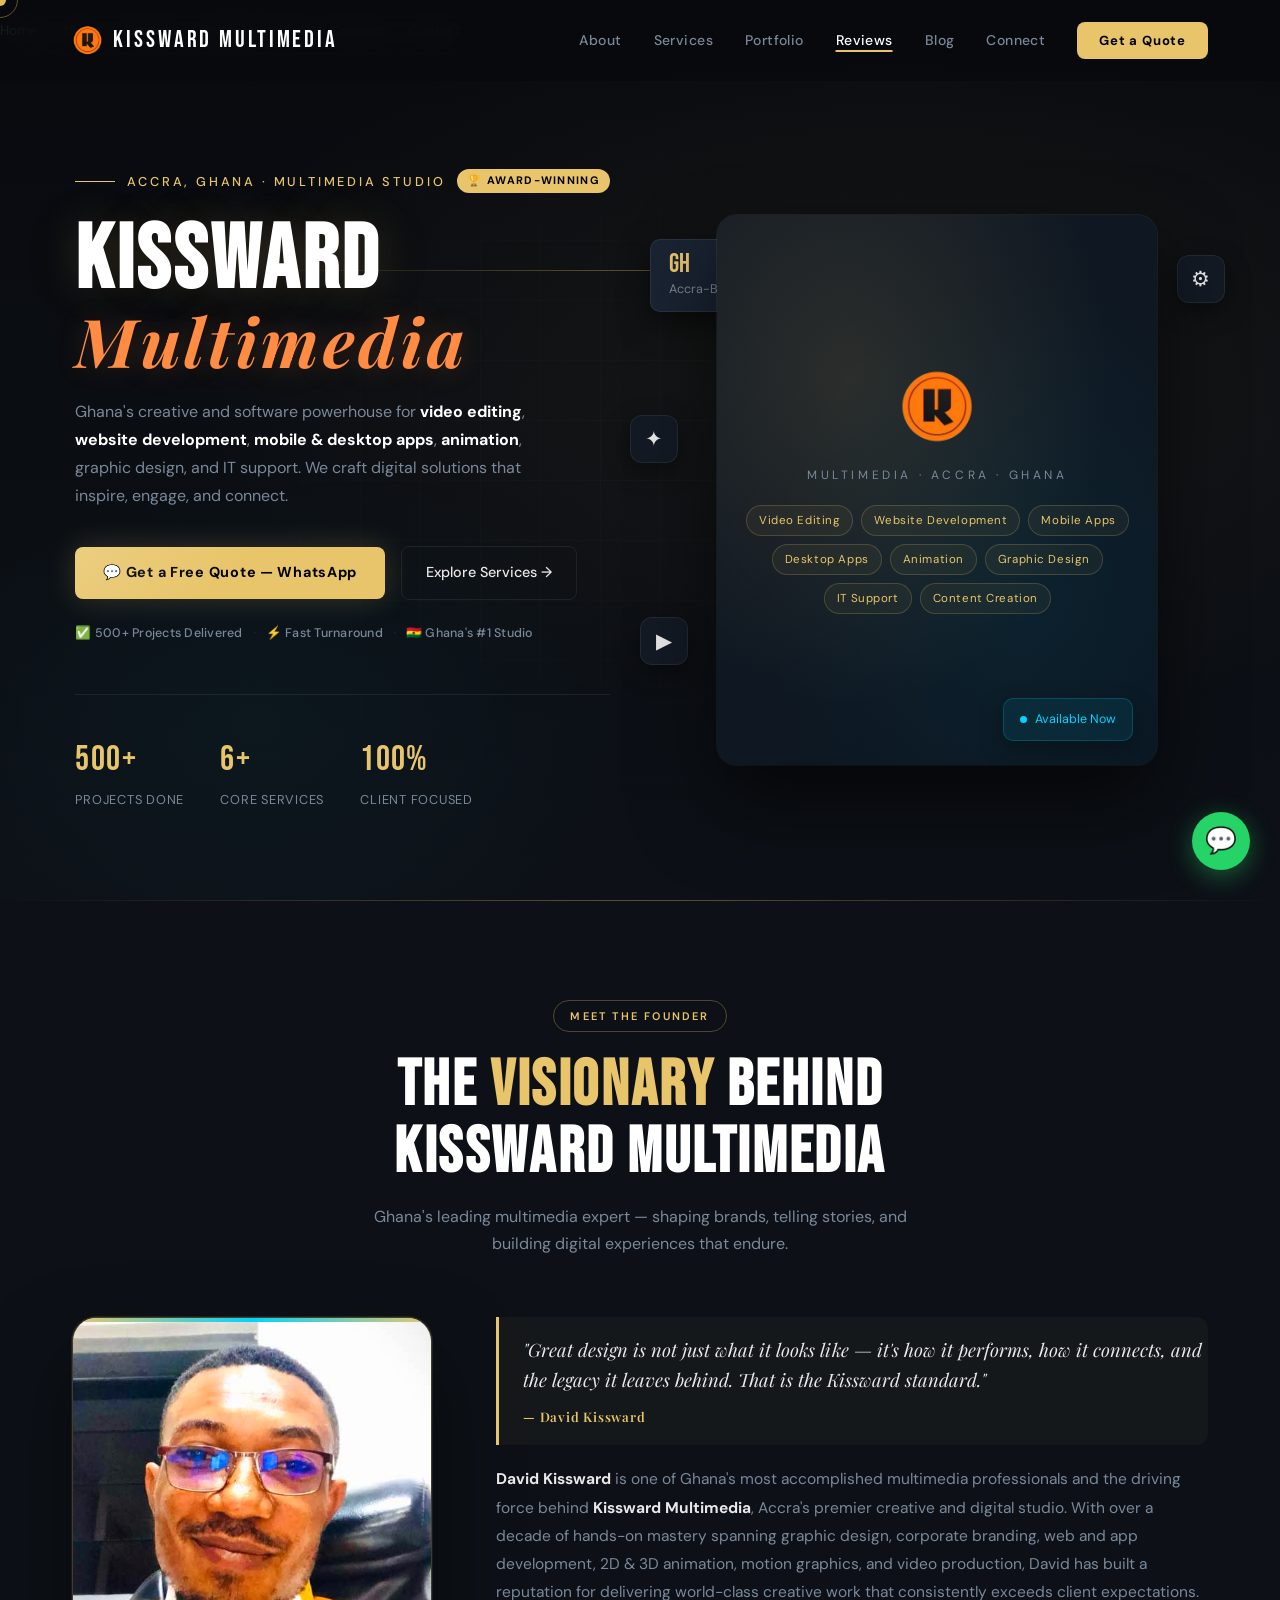
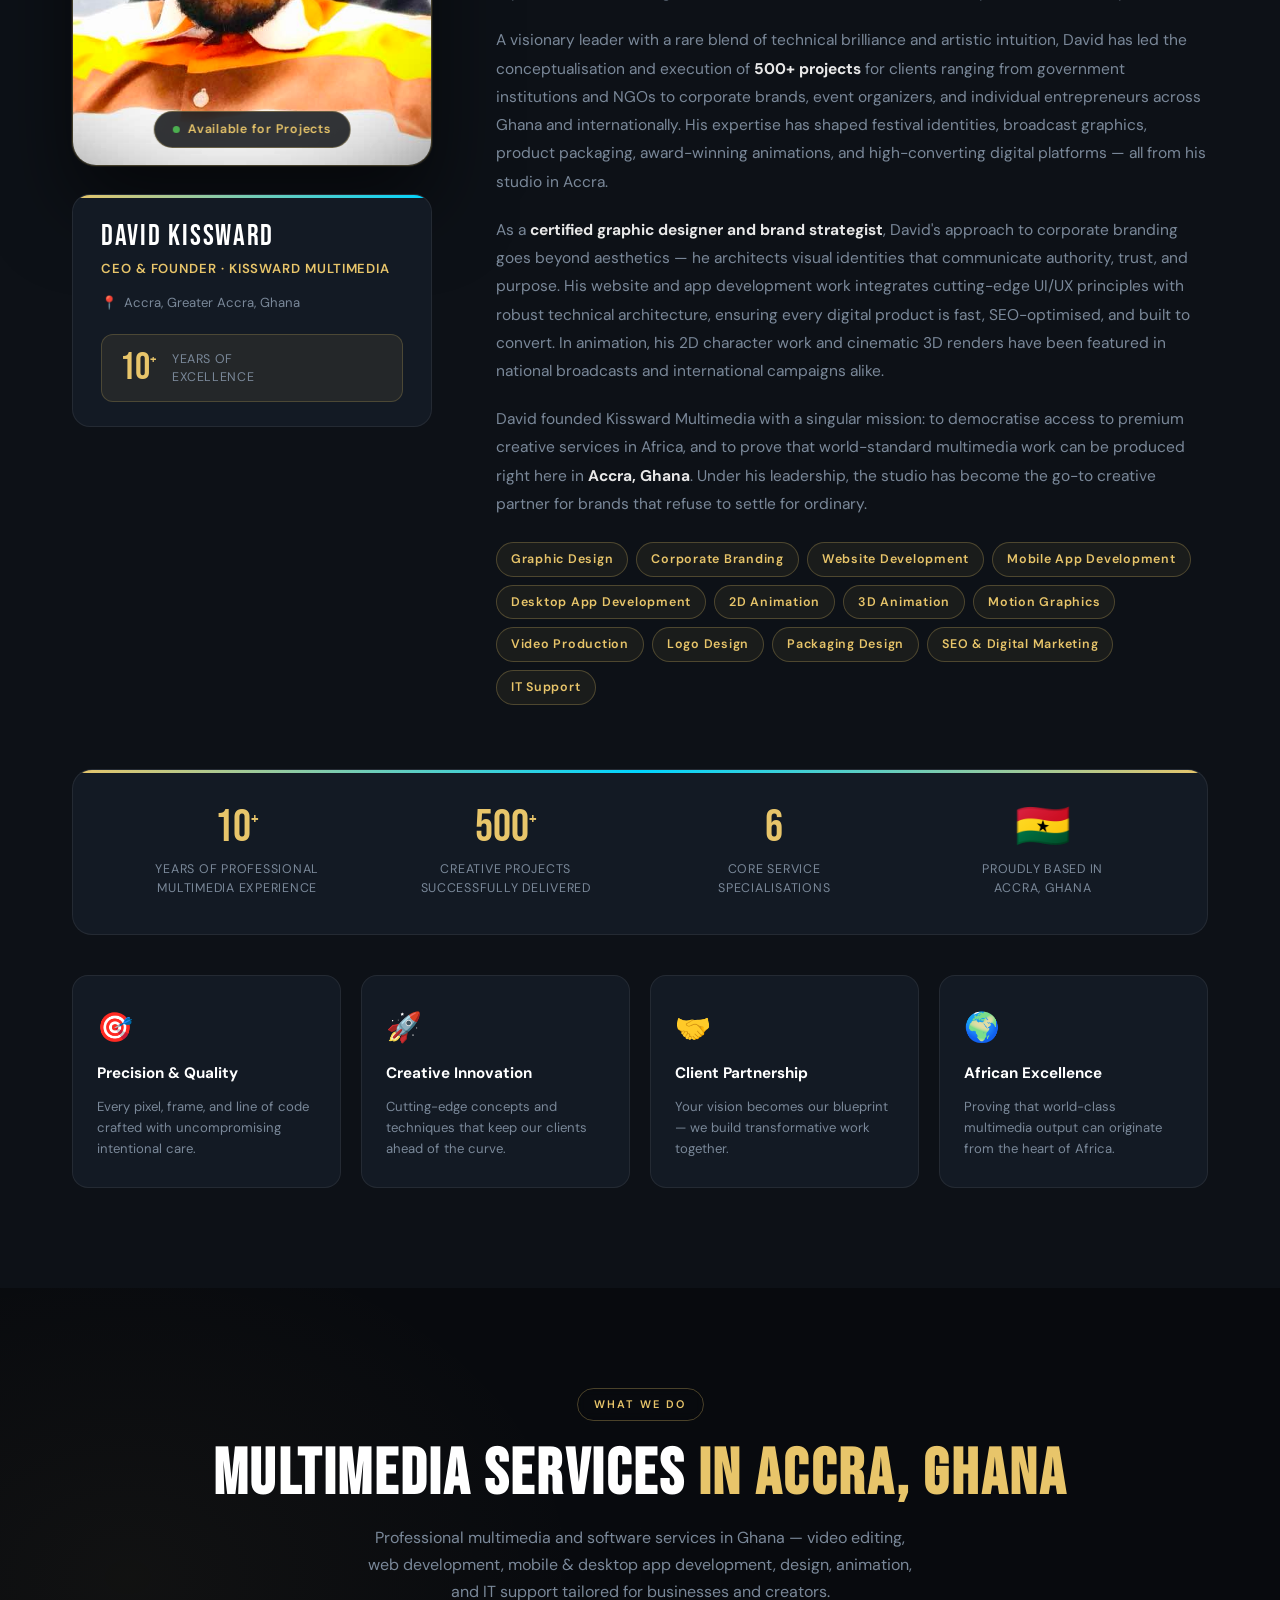
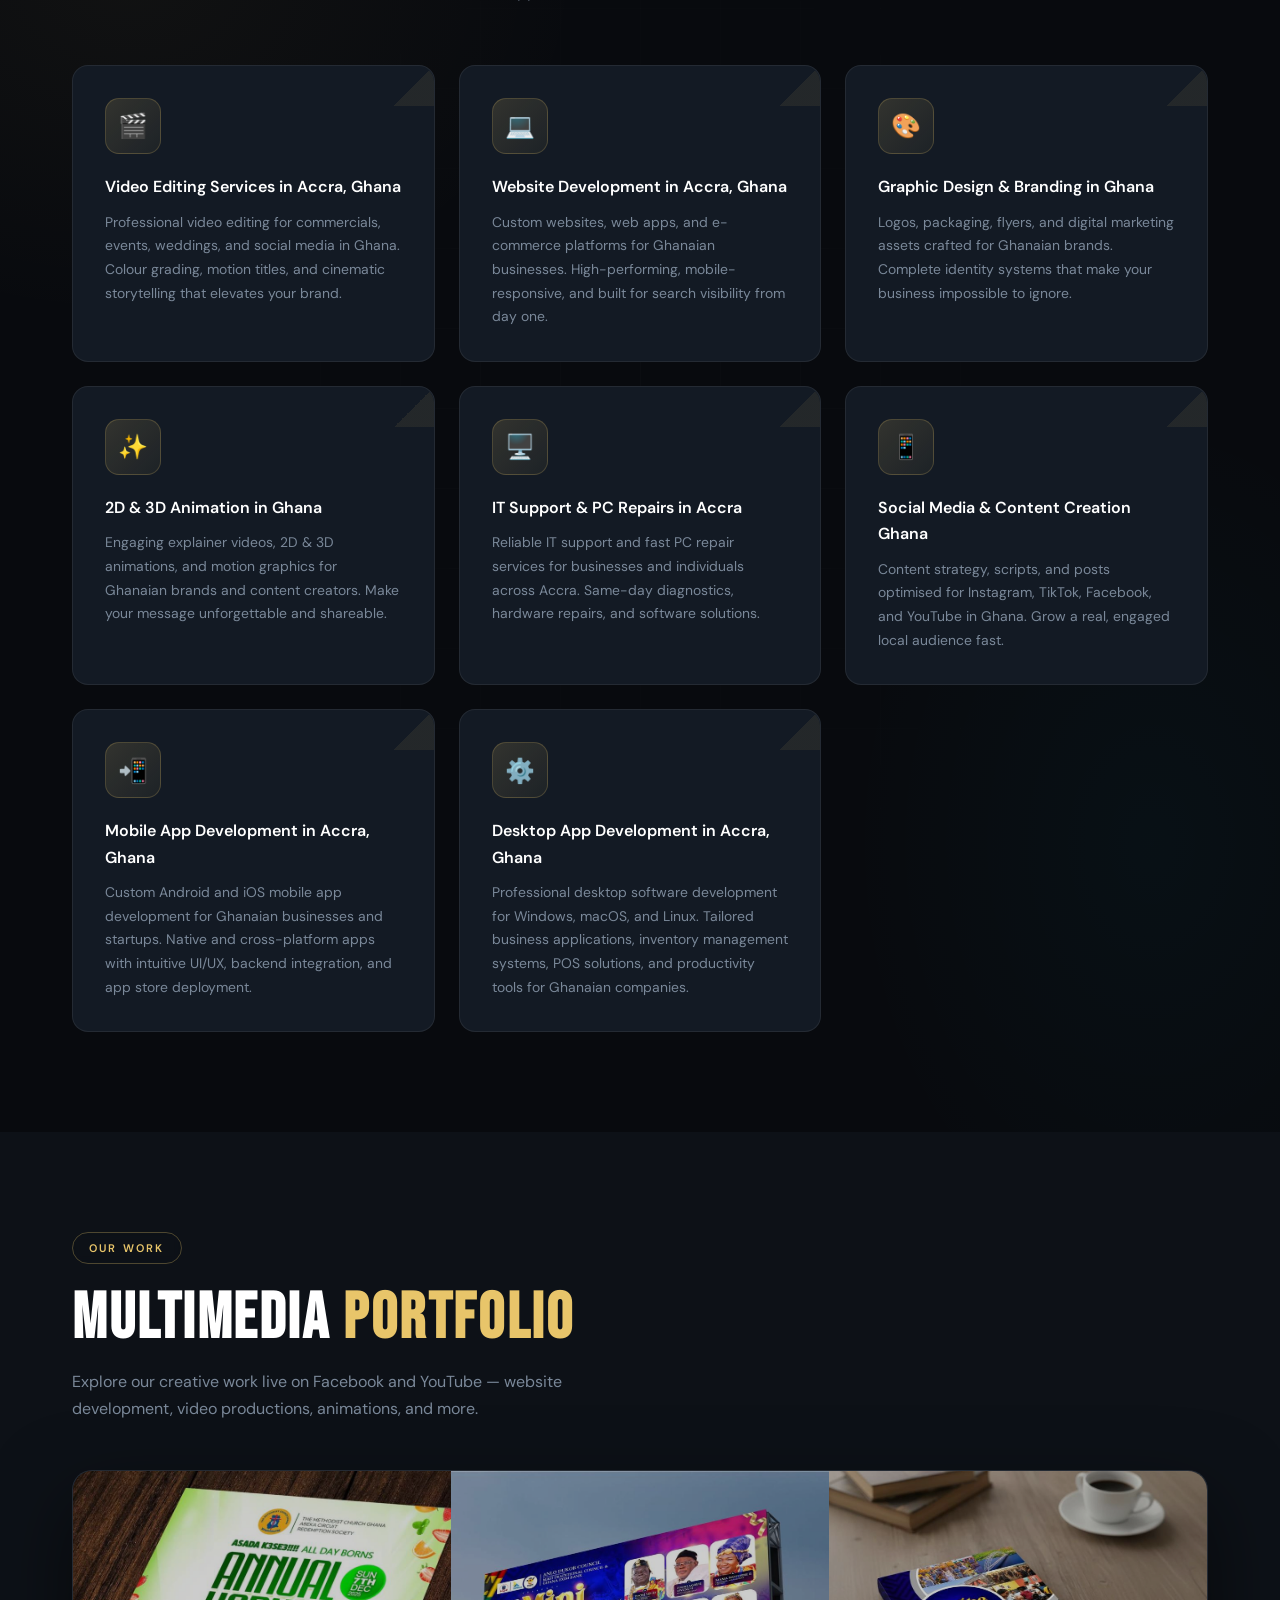
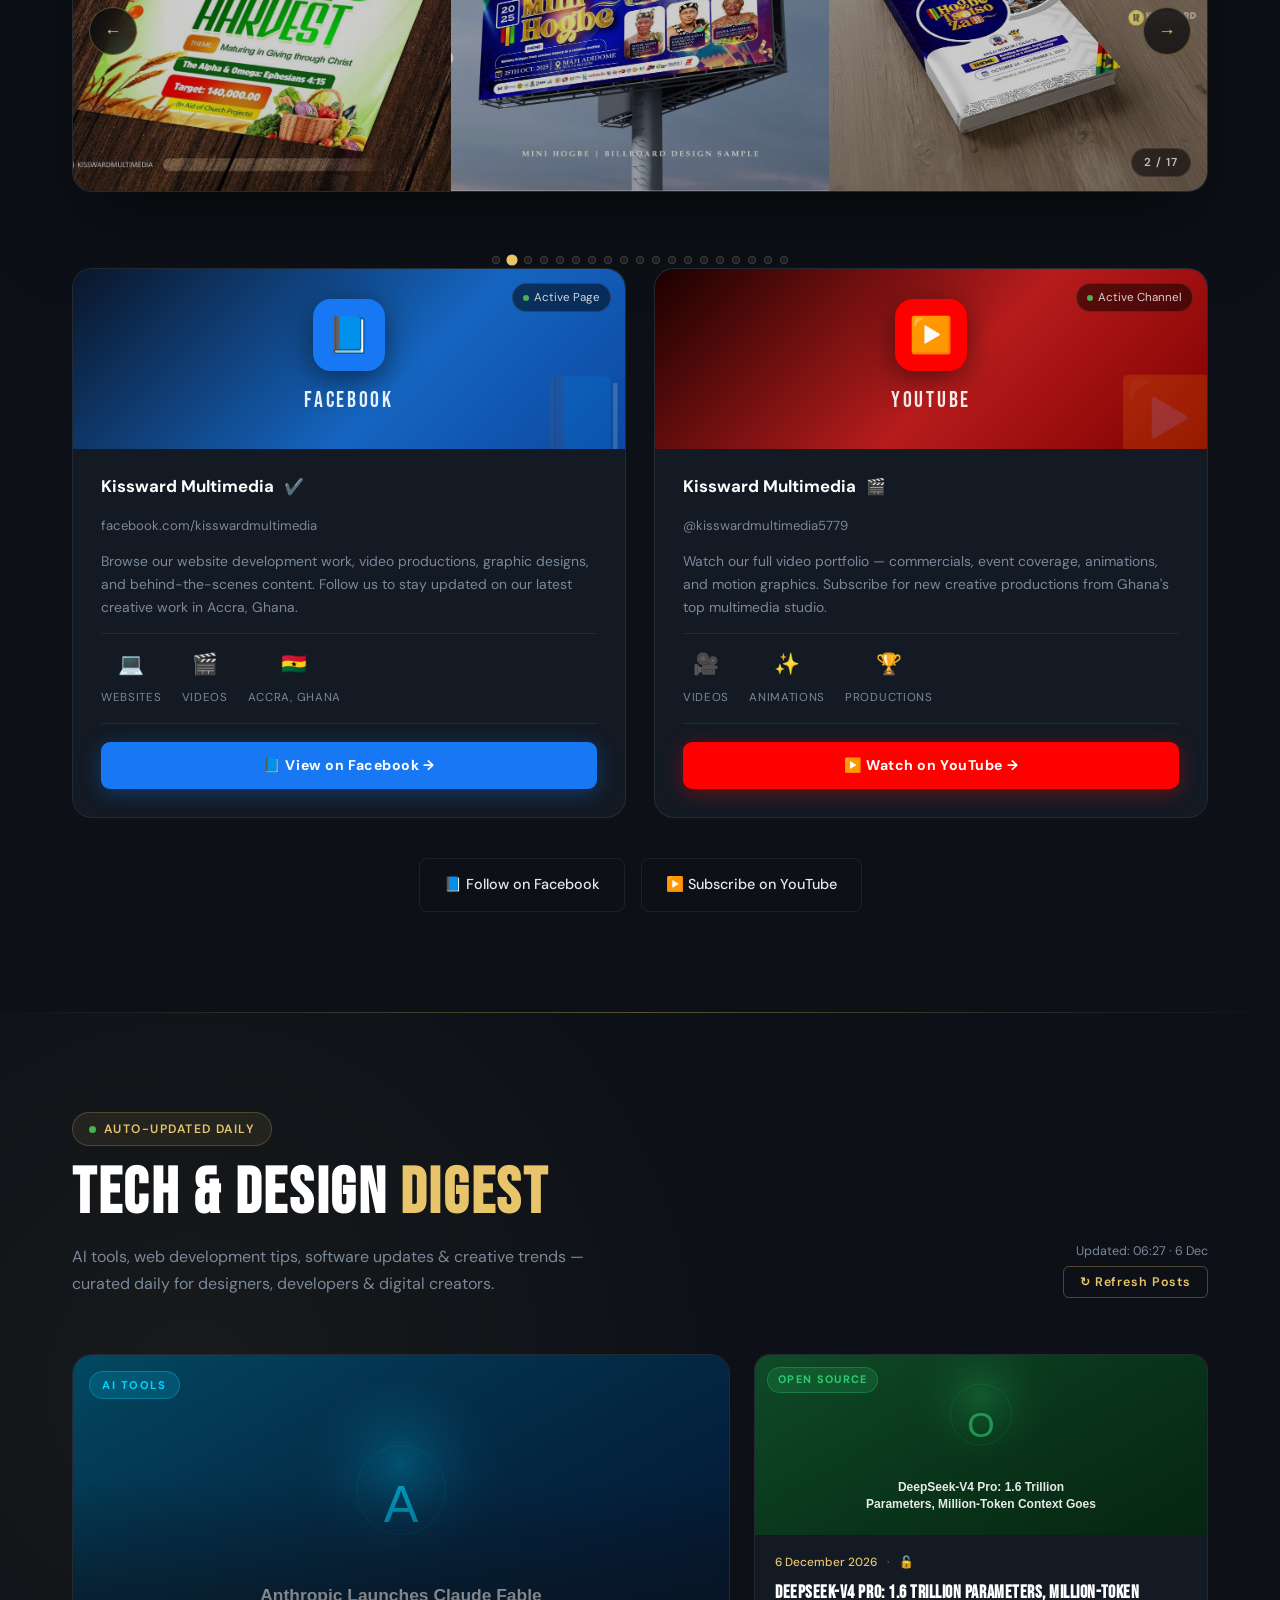
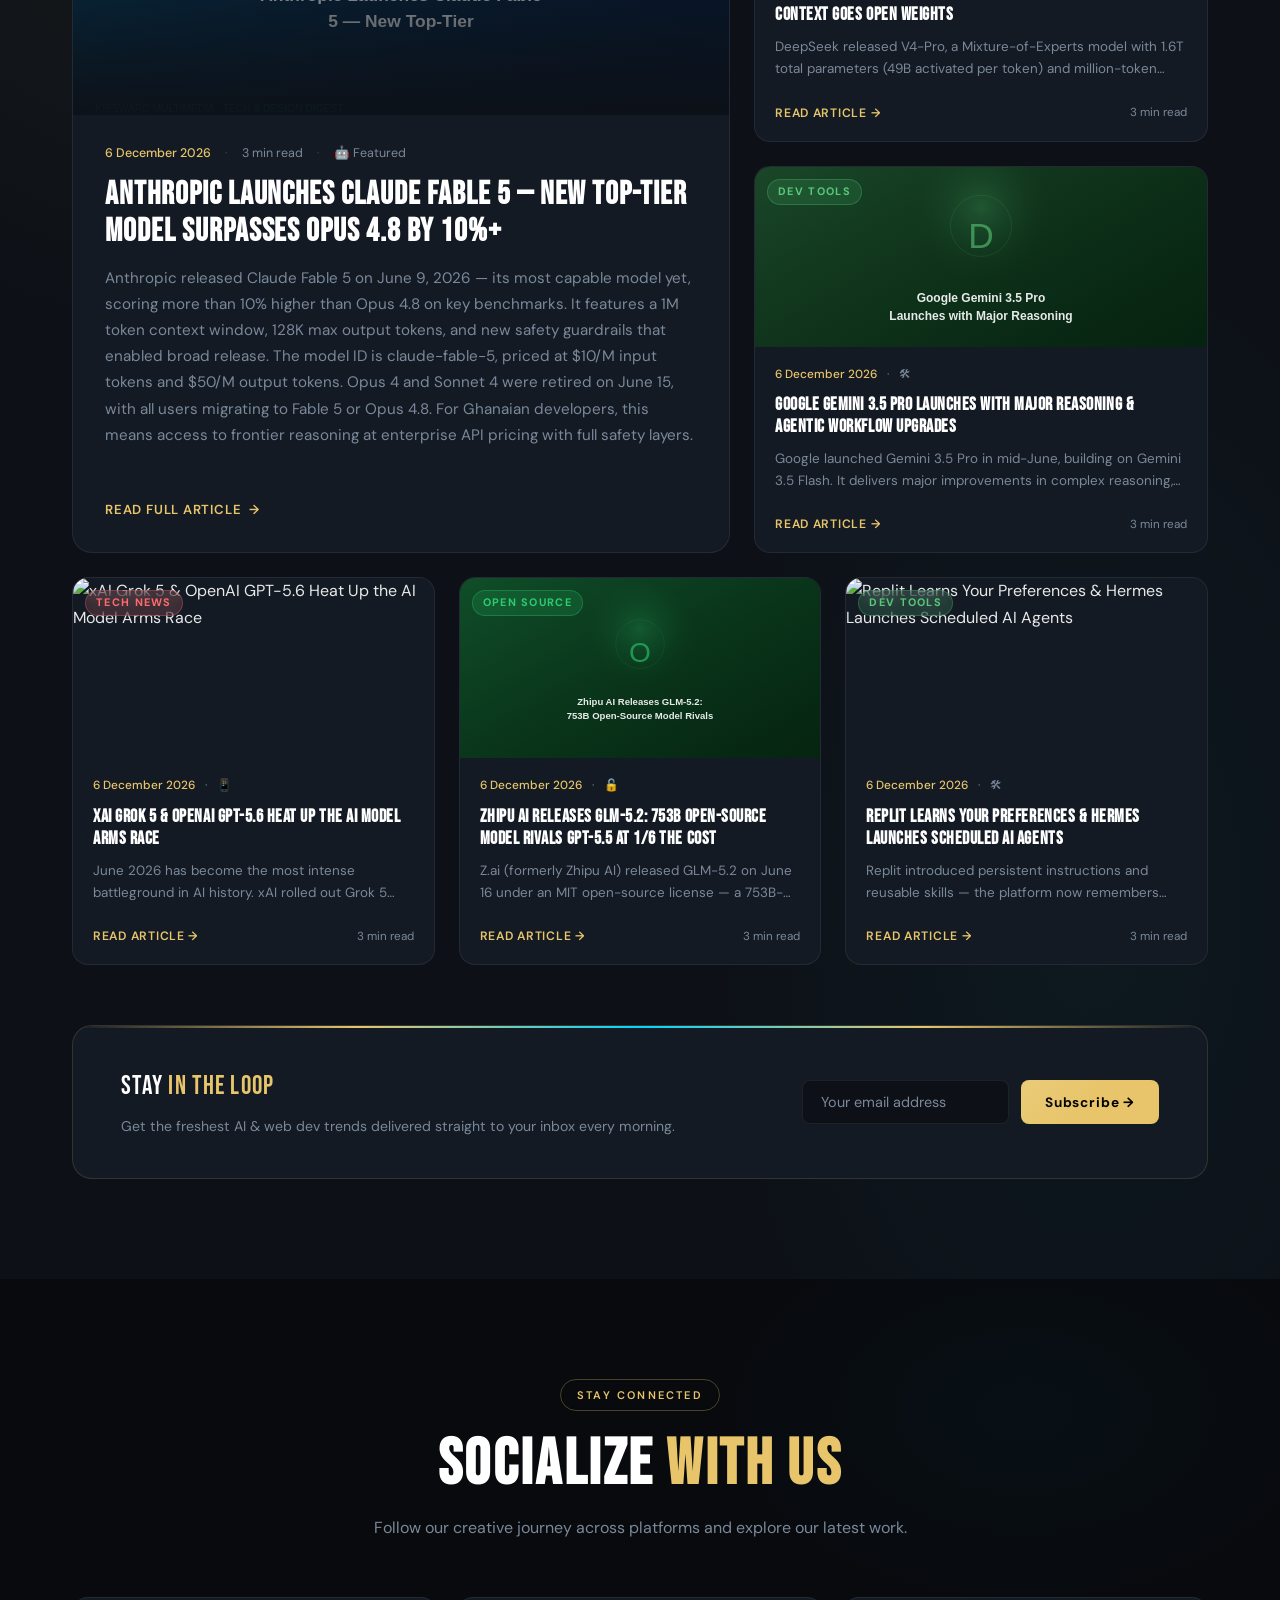
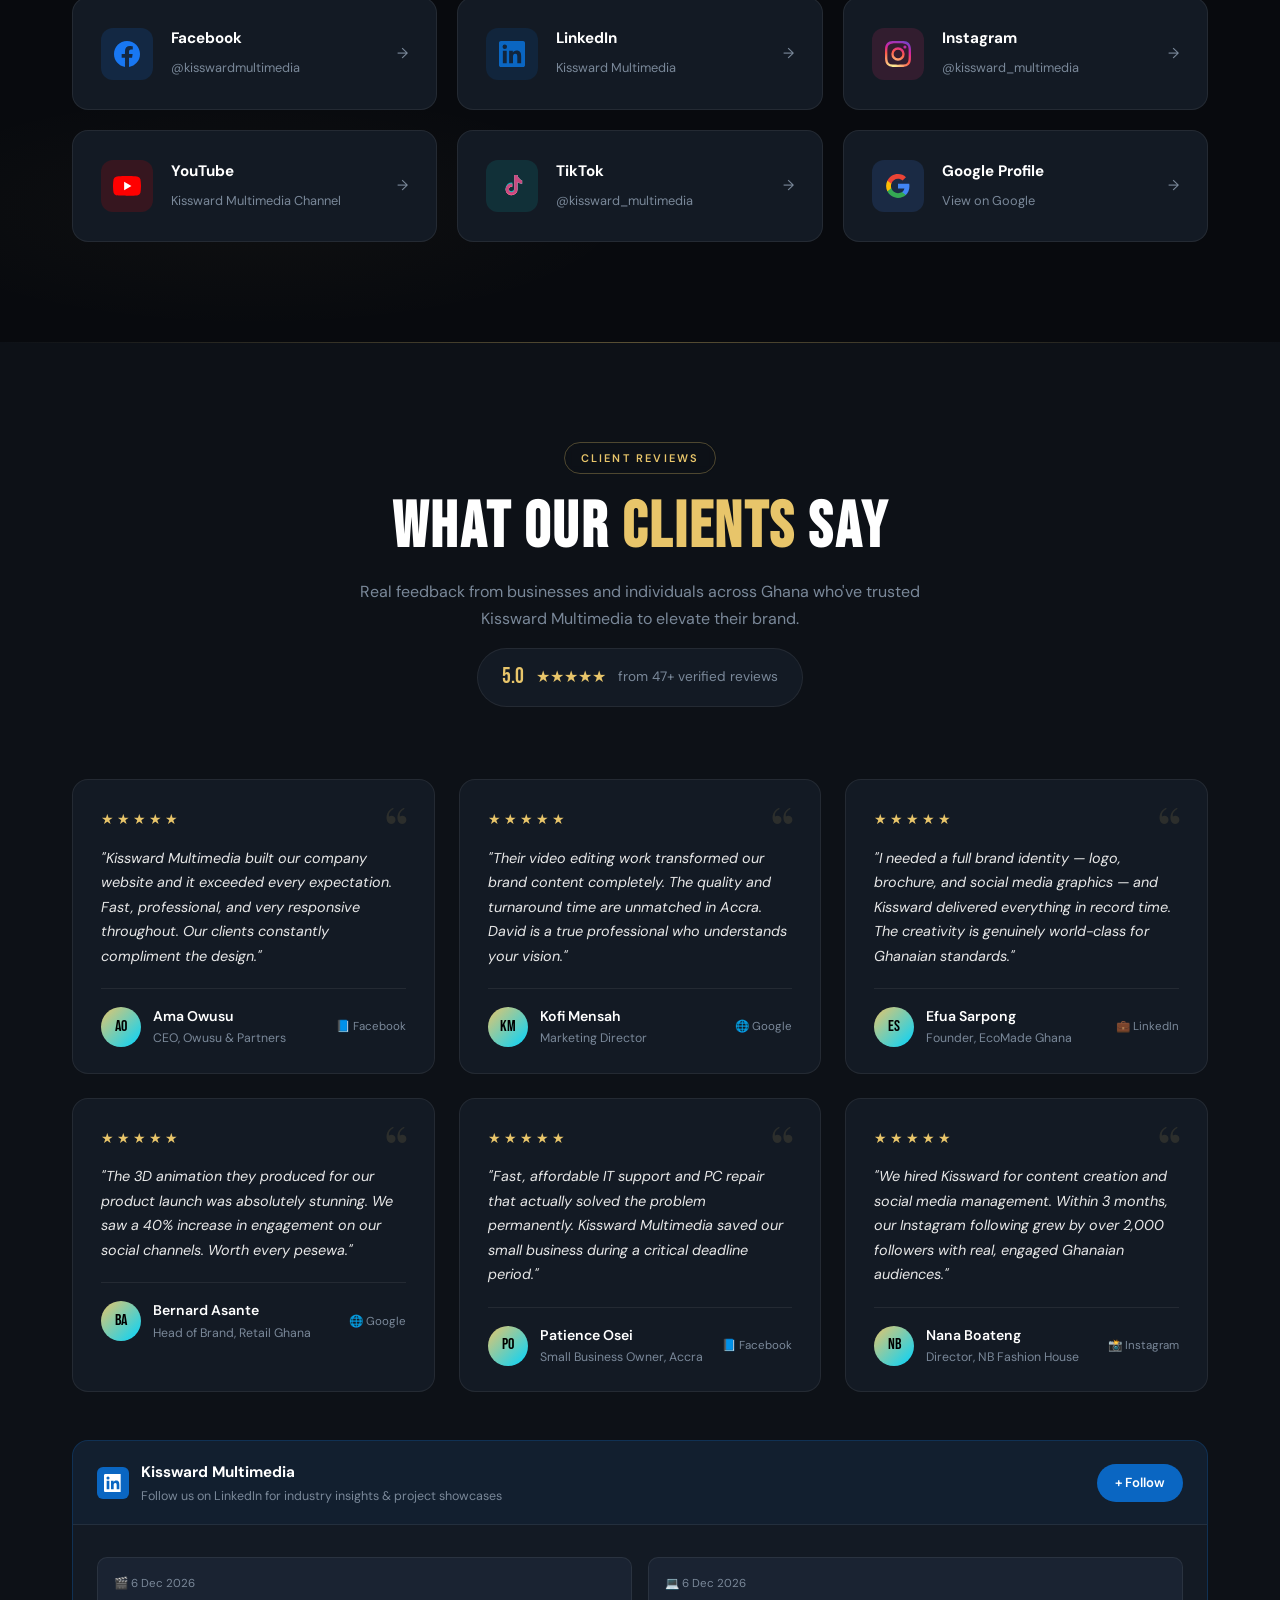
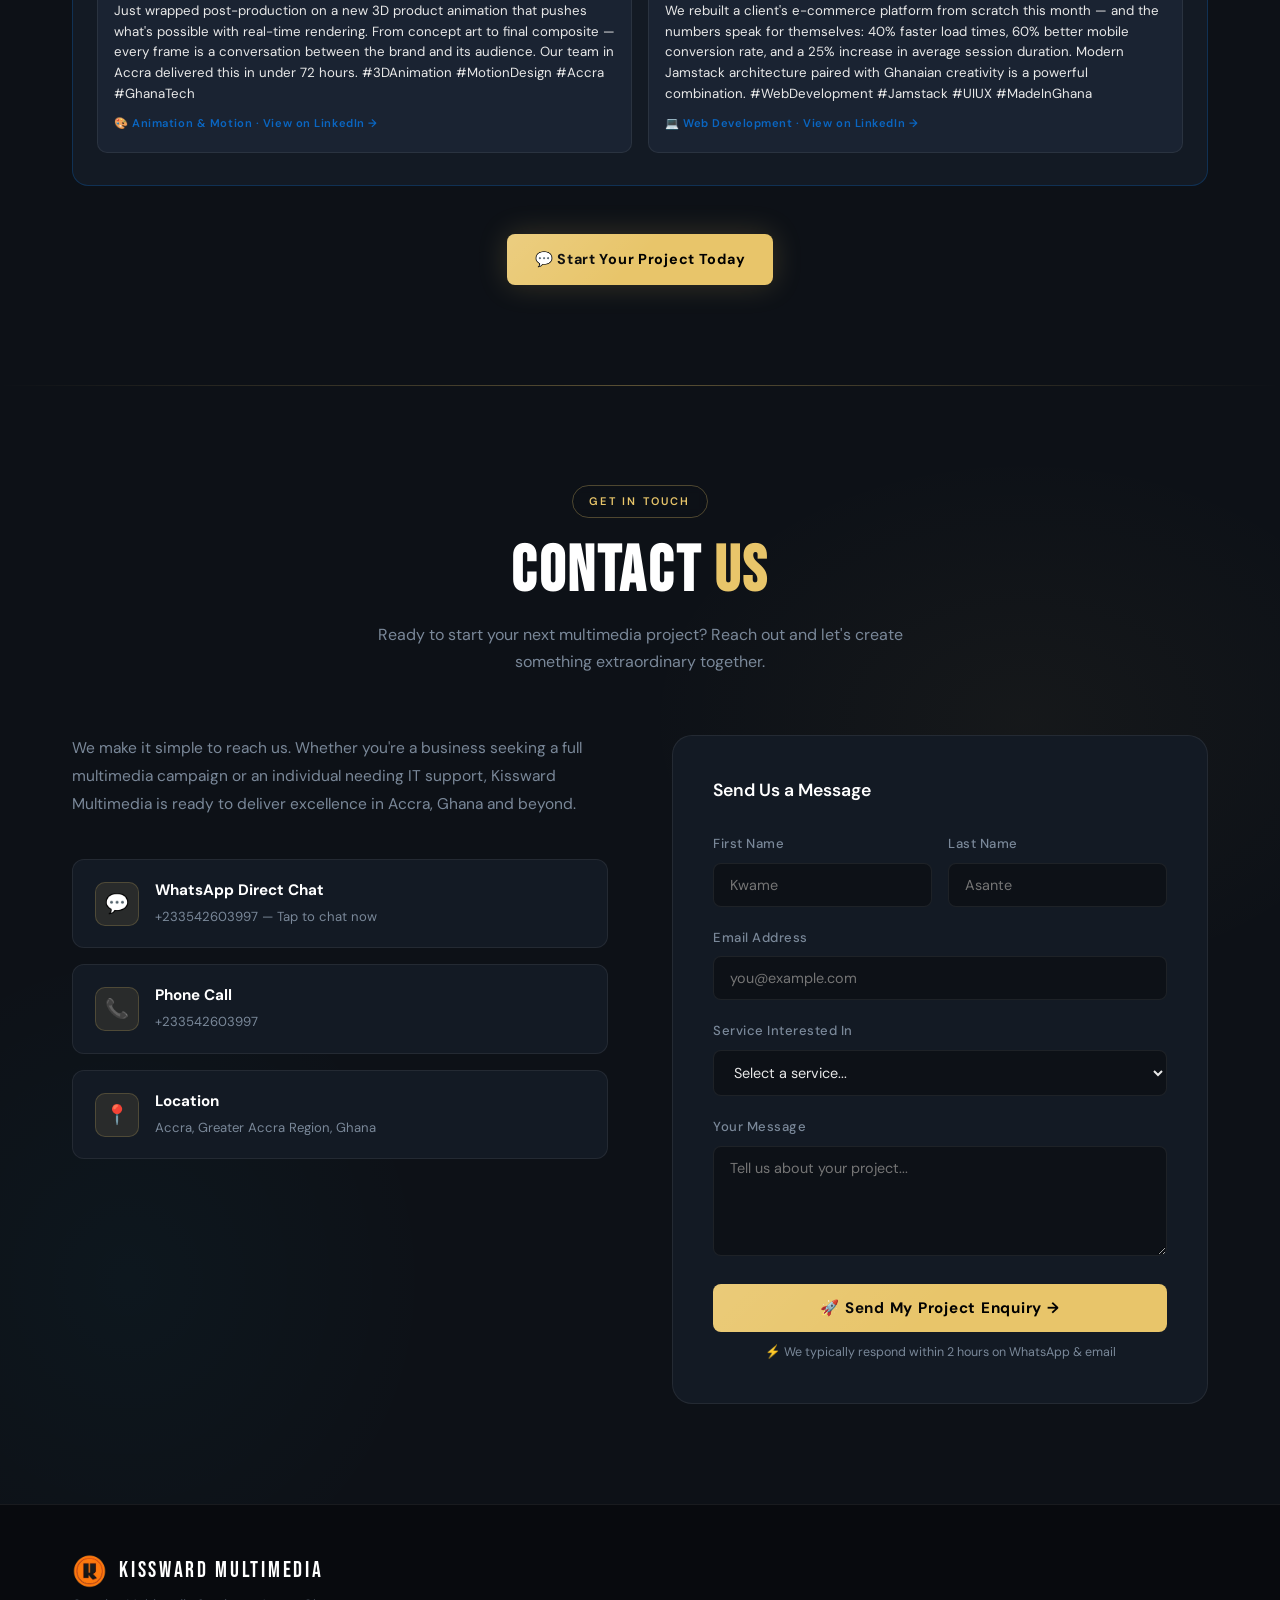
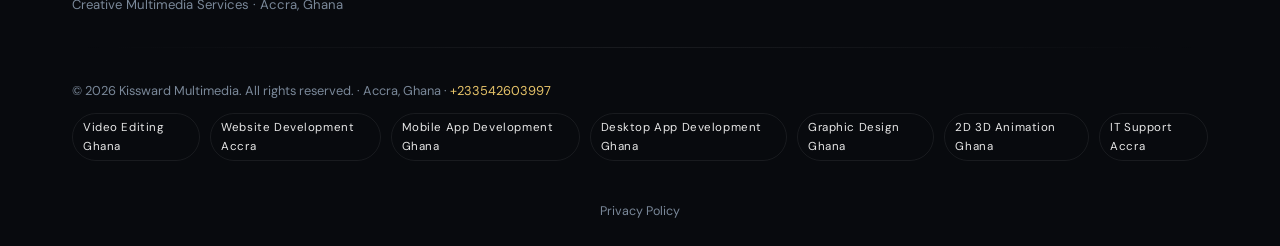
==== commit 83b8af08: "Initial commit: Kissward Multimedia website" ====
--- a/index.html
+++ b/index.html
@@ -1,63 +1,63 @@
 <!DOCTYPE html>
 <html lang="en-GH" prefix="og: https://ogp.me/ns#">
 <head>
-  <meta charset="UTF-8" />
-  <meta name="viewport" content="width=device-width, initial-scale=1.0" />
-  <meta http-equiv="X-UA-Compatible" content="IE=edge" />
-
-  <!-- SEO Meta Tags (crawlers must see these first) -->
-  <title>Video Editing, Web, Mobile &amp; Desktop App Development in Accra Ghana | Kissward Multimedia</title>
-  <meta name="description" content="Kissward Multimedia is Accra, Ghana's premier creative and software agency since 2015. Expert video editing, custom website development, mobile &amp; desktop app development, graphic design, 2D &amp; 3D animation, branding, and IT support. 500+ projects delivered. Get a free quote today!" />
-  <meta name="keywords" content="Kissward Multimedia, video editing Accra, website development Ghana, web design Accra, mobile app development Ghana, desktop application development Ghana, graphic design Ghana, animation services Ghana, IT support Accra, creative agency Ghana, branding Accra, motion graphics Ghana, digital agency Ghana, multimedia studio Accra, David Kissward, SEO Ghana, content creation Ghana, social media management Ghana, PC repair Accra, logo design Ghana, e-commerce development Ghana, software development Ghana" />
-  <meta name="author" content="Kissward Multimedia" />
-  <meta name="robots" content="index, follow, max-image-preview:large, max-snippet:-1, max-video-preview:-1" />
-  <meta name="googlebot" content="index, follow, max-image-preview:large" />
-  <meta name="revisit-after" content="7 days" />
-  <meta name="language" content="English" />
-  <meta name="format-detection" content="telephone=yes" />
-  <link rel="canonical" href="https://www.kisswardmultimedia.top/" />
-  <link rel="sitemap" type="application/xml" href="https://www.kisswardmultimedia.top/sitemap.xml" />
-  <link rel="alternate" hreflang="en-GH" href="https://www.kisswardmultimedia.top/" />
-  <link rel="alternate" hreflang="x-default" href="https://www.kisswardmultimedia.top/" />
-  <meta name="google-site-verification" content="0Cglphdvb3oCo3Kw2rNbQ0v08Y8JmH9EL09MK2rgSBI" />
-  <meta name="msvalidate.01" content="Bing verification code (add yours)" />
-  <meta name="theme-color" content="#0a0a0a" />
-  <meta name="mobile-web-app-capable" content="yes" />
-
-  <!-- Analytics & Tracking (loaded after SEO meta tags for crawl priority) -->
-  <!-- Google tag (gtag.js) -->
-  <script async src="https://www.googletagmanager.com/gtag/js?id=G-MQ8VQJ3XWY"></script>
-  <script>
-    window.dataLayer = window.dataLayer || [];
-    function gtag(){dataLayer.push(arguments);}
-    gtag('js', new Date());
-    gtag('config', 'G-MQ8VQJ3XWY');
-  </script>
-  <!-- Meta Pixel Code -->
-  <script>
-  !function(f,b,e,v,n,t,s)
-  {if(f.fbq)return;n=f.fbq=function(){n.callMethod?
-  n.callMethod.apply(n,arguments):n.queue.push(arguments)};
-  if(!f._fbq)f._fbq=n;n.push=n;n.loaded=!0;n.version='2.0';
-  n.queue=[];t=b.createElement(e);t.async=!0;
-  t.src=v;s=b.getElementsByTagName(e)[0];
-  s.parentNode.insertBefore(t,s)}(window, document,'script',
-  'https://connect.facebook.net/en_US/fbevents.js');
-  fbq('init', '1888102075232739');
-  fbq('track', 'PageView');
-  </script>
-  <noscript><img height="1" width="1" style="display:none"
-  src="https://www.facebook.com/tr?id=1888102075232739&ev=PageView&noscript=1"
-  /></noscript>
-  <!-- End Meta Pixel Code -->
-  <!-- Microsoft Clarity -->
-  <script type="text/javascript">
-    (function(c,l,a,r,i,t,y){
-        c[a]=c[a]||function(){(c[a].q=c[a].q||[]).push(arguments)};
-        t=l.createElement(r);t.async=1;t.src="https://www.clarity.ms/tag/"+i;
-        y=l.getElementsByTagName(r)[0];y.parentNode.insertBefore(t,y);
-    })(window, document, "clarity", "script", "x9jjlljsmj");
-  </script>
+  <meta charset="UTF-8" />
+  <meta name="viewport" content="width=device-width, initial-scale=1.0" />
+  <meta http-equiv="X-UA-Compatible" content="IE=edge" />
+
+  <!-- SEO Meta Tags (crawlers must see these first) -->
+  <title>Video Editing, Web, Mobile &amp; Desktop App Development in Accra Ghana | Kissward Multimedia</title>
+  <meta name="description" content="Kissward Multimedia is Accra, Ghana's premier creative and software agency since 2015. Expert video editing, custom website development, mobile &amp; desktop app development, graphic design, 2D &amp; 3D animation, branding, and IT support. 500+ projects delivered. Get a free quote today!" />
+  <meta name="keywords" content="Kissward Multimedia, video editing Accra, website development Ghana, web design Accra, mobile app development Ghana, desktop application development Ghana, graphic design Ghana, animation services Ghana, IT support Accra, creative agency Ghana, branding Accra, motion graphics Ghana, digital agency Ghana, multimedia studio Accra, David Kissward, SEO Ghana, content creation Ghana, social media management Ghana, PC repair Accra, logo design Ghana, e-commerce development Ghana, software development Ghana" />
+  <meta name="author" content="Kissward Multimedia" />
+  <meta name="robots" content="index, follow, max-image-preview:large, max-snippet:-1, max-video-preview:-1" />
+  <meta name="googlebot" content="index, follow, max-image-preview:large" />
+  <meta name="revisit-after" content="7 days" />
+  <meta name="language" content="English" />
+  <meta name="format-detection" content="telephone=yes" />
+  <link rel="canonical" href="https://www.kisswardmultimedia.top/" />
+  <link rel="sitemap" type="application/xml" href="https://www.kisswardmultimedia.top/sitemap.xml" />
+  <link rel="alternate" hreflang="en-GH" href="https://www.kisswardmultimedia.top/" />
+  <link rel="alternate" hreflang="x-default" href="https://www.kisswardmultimedia.top/" />
+  <meta name="google-site-verification" content="0Cglphdvb3oCo3Kw2rNbQ0v08Y8JmH9EL09MK2rgSBI" />
+  <meta name="msvalidate.01" content="Bing verification code (add yours)" />
+  <meta name="theme-color" content="#0a0a0a" />
+  <meta name="mobile-web-app-capable" content="yes" />
+
+  <!-- Analytics & Tracking (loaded after SEO meta tags for crawl priority) -->
+  <!-- Google tag (gtag.js) -->
+  <script async src="https://www.googletagmanager.com/gtag/js?id=G-MQ8VQJ3XWY"></script>
+  <script>
+    window.dataLayer = window.dataLayer || [];
+    function gtag(){dataLayer.push(arguments);}
+    gtag('js', new Date());
+    gtag('config', 'G-MQ8VQJ3XWY');
+  </script>
+  <!-- Meta Pixel Code -->
+  <script>
+  !function(f,b,e,v,n,t,s)
+  {if(f.fbq)return;n=f.fbq=function(){n.callMethod?
+  n.callMethod.apply(n,arguments):n.queue.push(arguments)};
+  if(!f._fbq)f._fbq=n;n.push=n;n.loaded=!0;n.version='2.0';
+  n.queue=[];t=b.createElement(e);t.async=!0;
+  t.src=v;s=b.getElementsByTagName(e)[0];
+  s.parentNode.insertBefore(t,s)}(window, document,'script',
+  'https://connect.facebook.net/en_US/fbevents.js');
+  fbq('init', '1888102075232739');
+  fbq('track', 'PageView');
+  </script>
+  <noscript><img height="1" width="1" style="display:none"
+  src="https://www.facebook.com/tr?id=1888102075232739&ev=PageView&noscript=1"
+  /></noscript>
+  <!-- End Meta Pixel Code -->
+  <!-- Microsoft Clarity -->
+  <script type="text/javascript">
+    (function(c,l,a,r,i,t,y){
+        c[a]=c[a]||function(){(c[a].q=c[a].q||[]).push(arguments)};
+        t=l.createElement(r);t.async=1;t.src="https://www.clarity.ms/tag/"+i;
+        y=l.getElementsByTagName(r)[0];y.parentNode.insertBefore(t,y);
+    })(window, document, "clarity", "script", "x9jjlljsmj");
+  </script>
   <!-- End Microsoft Clarity -->
 
   <!-- Preconnect / DNS-Prefetch for faster external resource loading -->
@@ -157,9 +157,9 @@
         "currenciesAccepted": "GHS",
         "paymentAccepted": "Cash, Mobile Money, Bank Transfer",
         "openingHours": "Mo-Fr 08:00-18:00",
-"image": "https://www.kisswardmultimedia.top/img/kisswardmultimedia-logo.png",
-        "logo": {
-          "@type": "ImageObject",
+"image": "https://www.kisswardmultimedia.top/img/kisswardmultimedia-logo.png",
+        "logo": {
+          "@type": "ImageObject",
           "url": "https://www.kisswardmultimedia.top/img/kisswardmultimedia-logo.png",
           "width": 400,
           "height": 400
@@ -412,7 +412,7 @@
   <link rel="preconnect" href="https://fonts.googleapis.com" />
   <link rel="preconnect" href="https://fonts.gstatic.com" crossorigin />
   <link rel="dns-prefetch" href="https://wa.me" />
-  <link rel="preload" as="image" href="img/kisswardmultimedia-logo.png" />
+  <link rel="preload" as="image" href="img/kisswardmultimedia-logo.png" />
   <link rel="preload" as="image" href="img/David Kissward.jpeg" />
   <link href="https://fonts.googleapis.com/css2?family=Bebas+Neue&family=DM+Sans:wght@300;400;500;600&family=Playfair+Display:ital,wght@1,400;1,700&display=swap" rel="stylesheet" />
 
@@ -2094,7 +2094,7 @@
     .reveal-right { opacity: 0; transform: translateX(40px); transition: opacity 0.65s ease, transform 0.65s ease; }
     .reveal-scale { opacity: 0; transform: scale(0.92); transition: opacity 0.7s ease, transform 0.7s ease; }
     .reveal-left.visible, .reveal-right.visible, .reveal-scale.visible { opacity: 1; transform: translateX(0) scale(1); }
-
+
     /* Social icon hover spin */
     .social-icon-wrap {
       transition: transform 0.4s ease, background 0.4s ease;
@@ -2108,7 +2108,7 @@
       border-color: var(--gold);
       box-shadow: 0 0 0 3px rgba(232,197,106,0.12), 0 0 20px rgba(232,197,106,0.08);
     }
-
+
     /* Nav link active indicator */
     .nav-links a.active { color: var(--white); }
     .nav-links a.active::after { width: 100%; }
@@ -2140,17 +2140,17 @@
       .hamburger { display: flex; }
       .form-row { grid-template-columns: 1fr; }
       .about-highlights { grid-template-columns: 1fr; }
-    }
+    }
 </style>
   <link rel="preload" href="assets/css/style.css" as="style" onload="this.onload=null;this.rel='stylesheet'">
-  <noscript><link rel="stylesheet" href="assets/css/style.css"></noscript>
-
-  <!-- Favicon -->
-  <link rel="icon" type="image/png" sizes="32x32" href="img/kisswardmultimedia-logo.png" />
-  <link rel="icon" type="image/png" sizes="192x192" href="img/kisswardmultimedia-logo.png" />
-  <link rel="apple-touch-icon" href="img/kisswardmultimedia-logo.png" />
-  <link rel="shortcut icon" href="img/kisswardmultimedia-logo.png" />
-
+  <noscript><link rel="stylesheet" href="assets/css/style.css"></noscript>
+
+  <!-- Favicon -->
+  <link rel="icon" type="image/png" sizes="32x32" href="img/kisswardmultimedia-logo.png" />
+  <link rel="icon" type="image/png" sizes="192x192" href="img/kisswardmultimedia-logo.png" />
+  <link rel="apple-touch-icon" href="img/kisswardmultimedia-logo.png" />
+  <link rel="shortcut icon" href="img/kisswardmultimedia-logo.png" />
+
   <!-- Google AdSense -->
   <script async src="https://pagead2.googlesyndication.com/pagead/js/adsbygoogle.js?client=ca-pub-5331161866123229" crossorigin="anonymous"></script>
 </head>
@@ -2219,9 +2219,9 @@
           <span class="hero-eyebrow-text">Accra, Ghana · Multimedia Studio</span>
           <span class="hero-award-badge">🏆 Award-Winning</span>
         </div>
-        <h1>
-          <span class="gold-glow">KISSWARD</span>
-          <span class="orange-line">Multimedia</span>
+        <h1>
+          <span class="gold-glow">KISSWARD</span>
+          <span class="orange-line">Multimedia</span>
         </h1>
         <p class="hero-description">
           Ghana's creative and software powerhouse for <strong style="color:var(--white)">video editing</strong>, <strong style="color:var(--white)">website development</strong>, <strong style="color:var(--white)">mobile &amp; desktop apps</strong>, <strong style="color:var(--white)">animation</strong>, graphic design, and IT support. We craft digital solutions that inspire, engage, and connect.
@@ -2261,8 +2261,8 @@
           <span class="badge2-num">GH</span>
           <span style="font-size:.78rem;color:var(--muted)">Accra-Based</span>
         </div>
-        <div class="hero-floating-icon fi-1">&#9654;</div>
-        <div class="hero-floating-icon fi-2">&#9881;</div>
+        <div class="hero-floating-icon fi-1">&#9654;</div>
+        <div class="hero-floating-icon fi-2">&#9881;</div>
         <div class="hero-floating-icon fi-3">&#10022;</div>
         <div class="hero-frame gradient-border">
           <div class="hero-frame-inner">
@@ -2311,10 +2311,10 @@
     <div class="ceo-hero reveal">
       <div class="ceo-photo-col">
         <div class="ceo-photo-frame">
-          <img
-            src="img/David Kissward.jpeg"
-            alt="David Kissward — CEO and Founder of Kissward Multimedia, Accra Ghana"
-            itemprop="image"
+          <img
+            src="img/David Kissward.jpeg"
+            alt="David Kissward — CEO and Founder of Kissward Multimedia, Accra Ghana"
+            itemprop="image"
           />
           <div class="ceo-photo-badge">
             <span class="ceo-badge-dot"></span>
@@ -3111,19 +3111,19 @@
           <a href="#services" class="badge-pill" style="text-decoration:none;color:inherit;">IT Support Accra</a>
         </div>
       </div>
-      <div style="display:flex;justify-content:center;gap:24px;margin-top:8px;flex-wrap:wrap">
-        <a href="privacy-policy.html" class="footer-privacy-link">Privacy Policy</a>
+      <div style="display:flex;justify-content:center;gap:24px;margin-top:8px;flex-wrap:wrap">
+        <a href="privacy-policy.html" class="footer-privacy-link">Privacy Policy</a>
       </div>
     </div>
   </div>
 </footer>
 
-<script src="assets/js/analytics.js"></script>
-<script src="assets/js/main.js"></script>
+<script src="assets/js/analytics.js"></script>
+<script src="assets/js/main.js"></script>
 </body>
 </html>
-
-
-
-
-
+
+
+
+
+
--- a/assets/css/style.css
+++ b/assets/css/style.css
@@ -0,0 +1,2640 @@
+    /* ─── CSS Reset & Variables ─── */
+    *, *::before, *::after { box-sizing: border-box; margin: 0; padding: 0; }
+    :root {
+      --bg:        #080a0e;
+      --bg2:       #0d1117;
+      --bg3:       #131a24;
+      --surface:   #1a2332;
+      --border:    rgba(255,255,255,0.07);
+      --gold:      #e8c56a;
+      --gold2:     #f5d98e;
+      --orange:    #ff8c42;
+      --cyan:      #00d4ff;
+      --red:       #ff4444;
+      --text:      #e8e8e8;
+      --muted:     #7a8899;
+      --white:     #ffffff;
+      --font-disp: 'Bebas Neue', sans-serif;
+      --font-body: 'DM Sans', sans-serif;
+      --font-serif: 'Playfair Display', serif;
+      --radius:    12px;
+      --radius-lg: 20px;
+      --radius-sm: 8px;
+      --transition: 0.4s cubic-bezier(.25,.46,.45,.94);
+      --transition-bounce: 0.5s cubic-bezier(.34,1.56,.64,1);
+      --shadow-card: 0 16px 48px rgba(0,0,0,0.35);
+      --shadow-glow: 0 0 30px rgba(232,197,106,0.25);
+    }
+
+    html {
+      scroll-behavior: smooth;
+      scroll-padding-top: 72px;
+    }
+    body {
+      background: var(--bg);
+      color: var(--text);
+      font-family: var(--font-body);
+      font-size: 16px;
+      line-height: 1.65;
+      overflow-x: hidden;
+      -webkit-font-smoothing: antialiased;
+      -moz-osx-font-smoothing: grayscale;
+    }
+
+    ::selection {
+      background: rgba(232,197,106,0.3);
+      color: var(--white);
+    }
+
+    @media (pointer: fine) {
+      body { cursor: none; }
+    }
+
+    /* ─── Scroll Progress Bar ─── */
+    #scroll-progress {
+      position: fixed; top: 0; left: 0; z-index: 10001;
+      height: 2px;
+      background: linear-gradient(90deg, var(--gold), var(--cyan), var(--gold));
+      width: 0%;
+      transition: width 0.1s linear;
+    }
+
+    /* ─── Custom Cursor ─── */
+    #cursor {
+      position: fixed; top: 0; left: 0; z-index: 9999;
+      width: 12px; height: 12px;
+      background: var(--gold);
+      border-radius: 50%;
+      pointer-events: none;
+      transform: translate(-50%,-50%);
+      transition: width .25s ease, height .25s ease, background .25s ease;
+      mix-blend-mode: difference;
+      will-change: transform;
+    }
+    .cursor-hover { width: 24px !important; height: 24px !important; background: var(--cyan) !important; }
+    #cursor-ring {
+      position: fixed; top: 0; left: 0; z-index: 9998;
+      width: 36px; height: 36px;
+      border: 1.5px solid rgba(232,197,106,0.4);
+      border-radius: 50%;
+      pointer-events: none;
+      transform: translate(-50%,-50%);
+      transition: width .2s, height .2s, border-color .2s;
+      will-change: transform;
+    }
+    .cursor-ring-hover { width: 52px !important; height: 52px !important; border-color: var(--cyan) !important; }
+    body:hover #cursor { opacity: 1; }
+    a:hover ~ #cursor, button:hover ~ #cursor { width: 22px; height: 22px; }
+
+    /* ─── Scrollbar ─── */
+    ::-webkit-scrollbar { width: 4px; }
+    ::-webkit-scrollbar-track { background: var(--bg); }
+    ::-webkit-scrollbar-thumb { background: var(--gold); border-radius: 2px; }
+
+    /* ─── Noise Overlay ─── */
+    body::before {
+      content: '';
+      position: fixed; inset: 0; z-index: 0;
+      background-image: url("data:image/svg+xml,%3Csvg viewBox='0 0 512 512' xmlns='http://www.w3.org/2000/svg'%3E%3Cfilter id='n'%3E%3CfeTurbulence type='fractalNoise' baseFrequency='0.65' numOctaves='3' stitchTiles='stitch'/%3E%3C/filter%3E%3Crect width='100%25' height='100%25' filter='url(%23n)' opacity='0.04'/%3E%3C/svg%3E");
+      background-repeat: repeat;
+      pointer-events: none;
+      opacity: 0.45;
+    }
+
+    /* ─── Utility ─── */
+    .container { max-width: 1200px; margin: 0 auto; padding: 0 32px; position: relative; z-index: 1; }
+    .section { padding: 100px 0; position: relative; }
+    .section-tag {
+      display: inline-block;
+      font-family: var(--font-body);
+      font-size: 11px;
+      font-weight: 600;
+      letter-spacing: 0.2em;
+      text-transform: uppercase;
+      color: var(--gold);
+      border: 1px solid rgba(232,197,106,0.3);
+      padding: 6px 16px;
+      border-radius: 100px;
+      margin-bottom: 20px;
+      backdrop-filter: blur(4px);
+    }
+    /* ─── Section Divider ─── */
+    .section-divider {
+      height: 1px;
+      background: linear-gradient(90deg, transparent, rgba(232,197,106,0.25), transparent);
+      position: relative;
+    }
+    .section-divider::after {
+      content: '';
+      position: absolute; top: -3px; left: 50%; transform: translateX(-50%);
+      width: 6px; height: 6px;
+      background: var(--gold);
+      border-radius: 50%;
+      opacity: 0.5;
+    }
+
+    /* ─── Gradient Border Animation ─── */
+    @keyframes borderRotate {
+      0% { --angle: 0deg; }
+      100% { --angle: 360deg; }
+    }
+    @property --angle {
+      syntax: '<angle>';
+      initial-value: 0deg;
+      inherits: false;
+    }
+    .gradient-border {
+      position: relative;
+      border: none !important;
+    }
+    .gradient-border::before {
+      content: '';
+      position: absolute; inset: -1px; z-index: -1;
+      border-radius: inherit;
+      background: linear-gradient(var(--angle), var(--gold), var(--cyan), transparent 60%);
+      opacity: 0;
+      transition: opacity 0.5s ease;
+      animation: borderRotate 3s linear infinite;
+    }
+    .gradient-border:hover::before {
+      opacity: 0.6;
+    }
+
+    .section-title {
+      font-family: var(--font-disp);
+      font-size: clamp(2.4rem, 5vw, 4rem);
+      letter-spacing: 0.04em;
+      color: var(--white);
+      line-height: 1.05;
+      margin-bottom: 16px;
+    }
+    .section-subtitle {
+      font-size: 1rem;
+      color: var(--muted);
+      max-width: 560px;
+      line-height: 1.7;
+    }
+    .gold { color: var(--gold); }
+    .cyan { color: var(--cyan); }
+
+    /* ─── Hero Trust Bar ─── */
+    .hero-trust-bar {
+      display: flex; flex-wrap: wrap; align-items: center; gap: 10px;
+      margin-top: 20px;
+    }
+    .trust-badge {
+      font-size: 0.78rem; color: var(--muted); font-weight: 500;
+      letter-spacing: 0.02em;
+    }
+    .trust-sep { color: var(--border); }
+
+    /* ─── Testimonials ─── */
+    #testimonials { background: var(--bg2); }
+    .testimonials-grid {
+      display: grid;
+      grid-template-columns: repeat(3, 1fr);
+      gap: 24px;
+      margin-top: 48px;
+    }
+    .testi-card {
+      background: var(--bg3);
+      border: 1px solid var(--border);
+      border-radius: 16px;
+      padding: 28px 28px 24px;
+      position: relative;
+      transition: border-color var(--transition), transform var(--transition), box-shadow var(--transition);
+    }
+    .testi-card:hover {
+      border-color: rgba(232,197,106,0.3);
+      transform: translateY(-3px);
+      box-shadow: 0 16px 40px rgba(0,0,0,0.35);
+    }
+    .testi-card::before {
+      content: '\201C';
+      position: absolute; top: 16px; right: 24px;
+      font-family: var(--font-serif);
+      font-size: 4rem; color: rgba(232,197,106,0.12);
+      line-height: 1;
+    }
+    .testi-stars {
+      display: flex; gap: 3px; margin-bottom: 14px;
+    }
+    .testi-star { color: var(--gold); font-size: 0.9rem; }
+    .testi-text {
+      font-size: 0.9rem; color: var(--text); line-height: 1.7;
+      margin-bottom: 20px; font-style: italic;
+    }
+    .testi-author {
+      display: flex; align-items: center; gap: 12px;
+      border-top: 1px solid var(--border); padding-top: 16px;
+    }
+    .testi-avatar {
+      width: 40px; height: 40px; border-radius: 50%;
+      background: linear-gradient(135deg, var(--gold), var(--cyan));
+      display: flex; align-items: center; justify-content: center;
+      font-family: var(--font-disp); font-size: 1rem; color: #000;
+      flex-shrink: 0;
+    }
+    .testi-name { font-weight: 600; font-size: 0.88rem; color: var(--white); }
+    .testi-role { font-size: 0.77rem; color: var(--muted); }
+    .testi-source {
+      margin-left: auto;
+      font-size: 0.72rem; color: var(--muted);
+      display: flex; align-items: center; gap: 4px;
+    }
+    .testi-cta-row {
+      text-align: center; margin-top: 48px;
+    }
+    .testi-rating-summary {
+      display: inline-flex; align-items: center; gap: 12px;
+      background: var(--bg3); border: 1px solid var(--border);
+      border-radius: 100px; padding: 10px 24px; margin-bottom: 24px;
+      font-size: 0.85rem; color: var(--muted);
+    }
+    .testi-rating-num {
+      font-family: var(--font-disp); font-size: 1.4rem; color: var(--gold);
+    }
+    @media (max-width: 900px) {
+      .testimonials-grid { grid-template-columns: 1fr 1fr; }
+    }
+    @media (max-width: 600px) {
+      .testimonials-grid { grid-template-columns: 1fr; }
+      .hero-trust-bar { gap: 6px; }
+    }
+
+    /* ─── LinkedIn Embed Card ─── */
+    .linkedin-embed-wrap {
+      margin-top: 48px;
+      background: var(--bg3);
+      border: 1px solid rgba(10,102,194,0.3);
+      border-radius: 16px;
+      overflow: hidden;
+      position: relative;
+    }
+    .linkedin-embed-header {
+      display: flex; align-items: center; gap: 12px;
+      padding: 18px 24px;
+      border-bottom: 1px solid var(--border);
+      background: rgba(10,102,194,0.07);
+    }
+    .linkedin-icon {
+      width: 32px; height: 32px;
+      background: #0a66c2; border-radius: 6px;
+      display: flex; align-items: center; justify-content: center;
+    }
+    .linkedin-icon svg { width: 18px; height: 18px; fill: white; }
+    .linkedin-header-text strong { color: var(--white); font-size: 0.95rem; }
+    .linkedin-header-text span { display: block; font-size: 0.78rem; color: var(--muted); }
+    .linkedin-follow-btn {
+      margin-left: auto;
+      background: #0a66c2; color: white;
+      font-size: 0.82rem; font-weight: 600;
+      padding: 8px 18px; border-radius: 100px;
+      text-decoration: none;
+      transition: background var(--transition);
+    }
+    .linkedin-follow-btn:hover { background: #004182; }
+    .linkedin-feed-placeholder {
+      padding: 32px 24px;
+      display: grid; grid-template-columns: 1fr 1fr; gap: 16px;
+    }
+    .li-post-card {
+      background: var(--surface);
+      border: 1px solid var(--border);
+      border-radius: 10px; padding: 16px;
+      text-decoration: none;
+      transition: border-color var(--transition), transform var(--transition);
+      display: block;
+    }
+    .li-post-card:hover { border-color: rgba(10,102,194,0.4); transform: translateY(-2px); }
+    .li-post-date { font-size: 0.72rem; color: var(--muted); margin-bottom: 8px; }
+    .li-post-text { font-size: 0.83rem; color: var(--text); line-height: 1.55; }
+    .li-post-tag {
+      display: inline-block; margin-top: 10px;
+      font-size: 0.7rem; color: #0a66c2; font-weight: 600;
+      letter-spacing: 0.05em;
+    }
+    @media (max-width: 700px) {
+      .linkedin-feed-placeholder { grid-template-columns: 1fr; }
+    }
+    .glow-line {
+      position: absolute;
+      height: 1px;
+      background: linear-gradient(90deg, transparent, var(--gold), transparent);
+      opacity: 0.35;
+      animation: glowline 4s ease-in-out infinite;
+    }
+    @keyframes glowline { 0%,100%{opacity:.15} 50%{opacity:.55} }
+
+    /* ─── NAV ─── */
+    nav {
+      position: fixed; top: 0; left: 0; right: 0; z-index: 1000;
+      padding: 20px 0;
+      background: rgba(8,10,14,0.75);
+      backdrop-filter: blur(24px);
+      -webkit-backdrop-filter: blur(24px);
+      border-bottom: 1px solid transparent;
+      transition: padding var(--transition), background var(--transition), border-color var(--transition);
+    }
+    nav.scrolled {
+      padding: 12px 0;
+      background: rgba(8,10,14,0.92);
+      border-color: var(--border);
+    }
+    .nav-inner {
+      display: flex; align-items: center; justify-content: space-between;
+    }
+    .nav-logo {
+      font-family: var(--font-disp);
+      font-size: 1.5rem;
+      letter-spacing: 0.12em;
+      color: var(--white);
+      text-decoration: none;
+      display: flex; align-items: center; gap: 10px;
+    }
+    .nav-logo-dot {
+      width: 8px; height: 8px;
+      background: var(--gold);
+      border-radius: 50%;
+      animation: pulse 2s ease-in-out infinite;
+    }
+    @keyframes pulse { 0%,100%{transform:scale(1);opacity:1} 50%{transform:scale(1.5);opacity:.6} }
+    .nav-links {
+      display: flex; gap: 32px; list-style: none;
+    }
+    .nav-links a {
+      color: var(--muted);
+      text-decoration: none;
+      font-size: 0.875rem;
+      font-weight: 500;
+      letter-spacing: 0.03em;
+      transition: color var(--transition);
+      position: relative;
+    }
+    .nav-links a::after {
+      content: '';
+      position: absolute; bottom: -3px; left: 50%;
+      width: 0; height: 1.5px;
+      background: var(--gold);
+      transition: width var(--transition), left var(--transition);
+      transform: translateX(-50%);
+    }
+    .nav-links a:hover { color: var(--white); }
+    .nav-links a:hover::after { width: 100%; }
+    .nav-cta {
+      background: var(--gold);
+      color: #000 !important;
+      padding: 10px 22px;
+      border-radius: var(--radius-sm);
+      font-weight: 700 !important;
+      font-size: 0.82rem !important;
+      letter-spacing: 0.06em !important;
+      transition: background var(--transition), transform var(--transition), box-shadow var(--transition) !important;
+    }
+    .nav-cta:hover { background: var(--gold2) !important; transform: translateY(-2px); box-shadow: var(--shadow-glow) !important; }
+    .nav-cta::after { display: none !important; }
+
+    .hamburger {
+      display: none; flex-direction: column; gap: 5px; cursor: pointer;
+      background: none; border: none; padding: 4px;
+    }
+    .hamburger span {
+      display: block; width: 24px; height: 2px;
+      background: var(--text); border-radius: 2px;
+      transition: var(--transition);
+    }
+    .hamburger.open span:nth-child(1) { transform: translateY(7px) rotate(45deg); }
+    .hamburger.open span:nth-child(2) { opacity: 0; transform: translateX(-8px); }
+    .hamburger.open span:nth-child(3) { transform: translateY(-7px) rotate(-45deg); }
+    .mobile-menu {
+      display: none;
+      position: absolute; top: 100%; left: 0; right: 0;
+      background: rgba(8,10,14,0.98);
+      backdrop-filter: blur(24px);
+      padding: 24px 32px;
+      border-bottom: 1px solid var(--border);
+      flex-direction: column; gap: 0;
+      opacity: 0;
+      transform: translateY(-12px);
+      transition: opacity 0.35s ease, transform 0.35s ease;
+      pointer-events: none;
+    }
+    .mobile-menu.open {
+      display: flex;
+      opacity: 1;
+      transform: translateY(0);
+      pointer-events: all;
+    }
+    .mobile-menu a {
+      color: var(--text); text-decoration: none; font-size: 1.05rem; font-weight: 500;
+      padding: 14px 0; border-bottom: 1px solid var(--border);
+      transition: color 0.3s ease, padding-left 0.3s ease;
+    }
+    .mobile-menu a:last-child { border-bottom: none; }
+    .mobile-menu a:hover { color: var(--gold); padding-left: 8px; }
+
+    /* ─── HERO ─── */
+    #home {
+      min-height: 100vh;
+      display: flex; align-items: center;
+      padding-top: 80px;
+      position: relative;
+      overflow: hidden;
+    }
+    .hero-bg {
+      position: absolute; inset: 0;
+      background:
+        radial-gradient(ellipse 80% 60% at 70% 40%, rgba(232,197,106,0.06) 0%, transparent 70%),
+        radial-gradient(ellipse 50% 50% at 20% 80%, rgba(0,212,255,0.04) 0%, transparent 60%),
+        linear-gradient(180deg, var(--bg) 0%, var(--bg2) 100%);
+    }
+    .hero-grid {
+      position: absolute; inset: 0;
+      background-image:
+        linear-gradient(rgba(255,255,255,0.02) 1px, transparent 1px),
+        linear-gradient(90deg, rgba(255,255,255,0.02) 1px, transparent 1px);
+      background-size: 60px 60px;
+      mask-image: radial-gradient(ellipse at center, black 0%, transparent 75%);
+      -webkit-mask-image: radial-gradient(ellipse at center, black 0%, transparent 75%);
+    }
+    .hero-particles {
+      position: absolute; inset: 0; overflow: hidden; z-index: 1;
+      pointer-events: none;
+    }
+    .hero-particle {
+      position: absolute;
+      width: 3px; height: 3px;
+      background: var(--gold);
+      border-radius: 50%;
+      opacity: 0;
+      animation: particleFloat 8s infinite;
+    }
+    @keyframes particleFloat {
+      0% { transform: translateY(100vh) translateX(0); opacity: 0; }
+      10% { opacity: 0.6; }
+      90% { opacity: 0.6; }
+      100% { transform: translateY(-10vh) translateX(50px); opacity: 0; }
+    }
+    .hero-content {
+      position: relative; z-index: 2;
+      display: grid; grid-template-columns: 1fr 1fr;
+      gap: 60px; align-items: center;
+    }
+    .hero-eyebrow {
+      display: flex; align-items: center; gap: 12px;
+      margin-bottom: 24px;
+    }
+    .hero-eyebrow-line {
+      width: 40px; height: 1px; background: var(--gold);
+    }
+    .hero-eyebrow-text {
+      font-size: 0.8rem; letter-spacing: 0.22em;
+      text-transform: uppercase; color: var(--gold); font-weight: 500;
+    }
+    .hero-award-badge {
+      font-size: 0.68rem; letter-spacing: 0.12em;
+      text-transform: uppercase; font-weight: 700;
+      color: #000; background: var(--gold);
+      padding: 3px 10px; border-radius: 100px;
+      white-space: nowrap;
+      animation: awardPulse 2s ease-in-out infinite;
+    }
+    @keyframes awardPulse {
+      0%,100% { box-shadow: 0 0 0 0 rgba(232,197,106,0.4); }
+      50% { box-shadow: 0 0 0 6px rgba(232,197,106,0); }
+    }
+    h1 {
+      font-family: var(--font-disp);
+      font-size: clamp(3rem, 7vw, 6rem);
+      letter-spacing: 0.04em;
+      line-height: 1;
+      color: var(--white);
+      margin-bottom: 24px;
+    }
+    h1 .italic-accent {
+      font-family: var(--font-serif);
+      font-style: italic;
+      color: transparent;
+      background: linear-gradient(135deg, var(--gold) 0%, #f5e6a3 30%, var(--gold) 60%, var(--gold2) 100%);
+      background-size: 200% 200%;
+      -webkit-background-clip: text;
+      background-clip: text;
+      animation: shimmerGold 4s ease-in-out infinite;
+      font-size: 0.75em;
+      display: block;
+    }
+    @keyframes shimmerGold {
+      0%,100% { background-position: 0% 50%; }
+      50% { background-position: 100% 50%; }
+    }
+    h1 .gold-glow {
+      display: inline-block;
+      text-shadow: 0 0 40px rgba(232,197,106,0.15), 0 0 80px rgba(232,197,106,0.08);
+      animation: glowPulse 3s ease-in-out infinite;
+    }
+    @keyframes glowPulse {
+      0%,100% { text-shadow: 0 0 40px rgba(232,197,106,0.15), 0 0 80px rgba(232,197,106,0.08); }
+      50% { text-shadow: 0 0 60px rgba(232,197,106,0.3), 0 0 120px rgba(232,197,106,0.15); }
+    }
+    h1 .orange-line {
+      display: block; color: var(--orange);
+      font-family: var(--font-serif);
+      font-style: italic;
+      font-size: 0.75em;
+      text-shadow: 0 0 30px rgba(255,140,66,0.2);
+    }
+    .hero-description {
+      color: var(--muted);
+      font-size: 1rem;
+      line-height: 1.75;
+      max-width: 460px;
+      margin-bottom: 36px;
+    }
+    .hero-actions {
+      display: flex; gap: 16px; flex-wrap: wrap; align-items: center;
+    }
+    .btn-primary {
+      display: inline-flex; align-items: center; gap: 10px;
+      background: var(--gold);
+      color: #000; font-weight: 700;
+      font-size: 0.9rem; letter-spacing: 0.05em;
+      padding: 14px 28px; border-radius: var(--radius-sm);
+      text-decoration: none;
+      transition: background var(--transition), transform var(--transition), box-shadow var(--transition);
+      box-shadow: 0 0 30px rgba(232,197,106,0.2);
+      position: relative;
+      overflow: hidden;
+    }
+    .btn-primary::after {
+      content: '';
+      position: absolute; inset: 0;
+      background: linear-gradient(135deg, rgba(255,255,255,0.15) 0%, transparent 50%);
+      pointer-events: none;
+    }
+    .btn-primary:hover {
+      background: var(--gold2); transform: translateY(-3px);
+      box-shadow: 0 10px 40px rgba(232,197,106,0.35);
+    }
+    .btn-primary:active { transform: translateY(-1px); }
+    .btn-secondary {
+      display: inline-flex; align-items: center; gap: 10px;
+      color: var(--text); font-size: 0.9rem; font-weight: 500;
+      text-decoration: none; padding: 14px 24px;
+      border: 1px solid var(--border); border-radius: 8px;
+      transition: border-color var(--transition), color var(--transition);
+    }
+    .btn-secondary:hover { border-color: var(--gold); color: var(--gold); transform: translateY(-2px); }
+    .hero-stats {
+      display: flex; flex-wrap: wrap; gap: 36px; margin-top: 48px; padding-top: 36px;
+      border-top: 1px solid var(--border);
+    }
+    .stat-item {}
+    .stat-num {
+      font-family: var(--font-disp);
+      font-size: 2.2rem; color: var(--gold); letter-spacing: 0.04em;
+    }
+    .stat-label {
+      font-size: 0.8rem; color: var(--muted); letter-spacing: 0.06em;
+      text-transform: uppercase;
+    }
+
+    /* Hero Visual */
+    .hero-visual {
+      position: relative; display: flex; justify-content: center; align-items: center;
+    }
+    .hero-frame {
+      width: 440px; max-width: 100%;
+      aspect-ratio: 4/5;
+      background: var(--bg3);
+      border: 1px solid var(--border);
+      border-radius: 20px;
+      overflow: hidden;
+      position: relative;
+      box-shadow: 0 40px 80px rgba(0,0,0,0.6), 0 0 0 1px var(--border);
+    }
+    .hero-frame-inner {
+      width: 100%; height: 100%;
+      background:
+        radial-gradient(ellipse at 30% 30%, rgba(232,197,106,0.12) 0%, transparent 60%),
+        radial-gradient(ellipse at 70% 70%, rgba(0,212,255,0.06) 0%, transparent 60%),
+        linear-gradient(135deg, var(--bg3) 0%, #0a1520 100%);
+      display: flex; flex-direction: column;
+      align-items: center; justify-content: center; gap: 20px;
+    }
+    .hero-logo-big {
+      font-family: var(--font-disp);
+      font-size: 3.5rem; letter-spacing: 0.15em; color: var(--white);
+      text-align: center; line-height: 1;
+    }
+    .hero-logo-big span { color: var(--gold); }
+    .hero-logo-sub {
+      font-size: 0.75rem; letter-spacing: 0.3em;
+      color: var(--muted); text-transform: uppercase;
+    }
+    .hero-services-chips {
+      display: flex; flex-wrap: wrap; gap: 8px; justify-content: center;
+      padding: 0 24px;
+    }
+    .chip {
+      font-size: 0.72rem; padding: 5px 12px;
+      border: 1px solid rgba(232,197,106,0.2);
+      border-radius: 100px; color: var(--gold);
+      letter-spacing: 0.05em;
+      background: rgba(232,197,106,0.05);
+      transition: all 0.3s ease;
+    }
+    .chip:hover {
+      background: rgba(232,197,106,0.12);
+      border-color: rgba(232,197,106,0.4);
+    }
+    .hero-frame-badge {
+      position: absolute; bottom: 24px; right: 24px;
+      background: rgba(0,212,255,0.08);
+      backdrop-filter: blur(12px);
+      -webkit-backdrop-filter: blur(12px);
+      border: 1px solid rgba(0,212,255,0.2);
+      border-radius: 10px; padding: 10px 16px;
+      font-size: 0.78rem; color: var(--cyan);
+      display: flex; align-items: center; gap: 8px;
+      box-shadow: 0 8px 24px rgba(0,0,0,0.3);
+    }
+    .badge-dot { width: 7px; height: 7px; background: var(--cyan); border-radius: 50%; animation: pulse 2s ease infinite; }
+    .hero-frame-badge2 {
+      position: absolute; top: 24px; left: -20px;
+      background: var(--surface);
+      border: 1px solid var(--border);
+      border-radius: 10px; padding: 12px 18px;
+      font-size: 0.82rem; color: var(--text);
+      box-shadow: 0 12px 30px rgba(0,0,0,0.5);
+    }
+    .badge2-num {
+      font-family: var(--font-disp);
+      font-size: 1.6rem; color: var(--gold); display: block; line-height: 1;
+    }
+    .hero-floating-icon {
+      position: absolute;
+      width: 48px; height: 48px;
+      background: var(--bg3);
+      border: 1px solid var(--border);
+      border-radius: 12px;
+      display: flex; align-items: center; justify-content: center;
+      font-size: 1.3rem;
+      animation: float 4s ease-in-out infinite;
+      box-shadow: 0 8px 24px rgba(0,0,0,0.4);
+    }
+    @keyframes float { 0%,100%{transform:translateY(0)} 50%{transform:translateY(-10px)} }
+    .fi-1 { bottom: 100px; left: -30px; animation-delay: 0s; }
+    .fi-2 { top: 40px; right: -20px; animation-delay: 1.2s; }
+    .fi-3 { top: 200px; left: -40px; animation-delay: 0.6s; }
+
+    /* ─── CEO / ABOUT PROFILE ─── */
+    #about { background: var(--bg2); }
+
+    /* CEO Hero 2-col layout */
+    .ceo-hero {
+      display: grid;
+      grid-template-columns: 360px 1fr;
+      gap: 64px;
+      align-items: flex-start;
+      margin-bottom: 64px;
+    }
+
+    /* Photo column */
+    .ceo-photo-col { display: flex; flex-direction: column; gap: 28px; }
+    .ceo-photo-frame {
+      position: relative;
+      border-radius: 24px;
+      overflow: hidden;
+      border: 1px solid rgba(232,197,106,0.25);
+      box-shadow: 0 40px 80px rgba(0,0,0,0.55), 0 0 0 1px rgba(232,197,106,0.1);
+    }
+    .ceo-photo-frame::before {
+      content: '';
+      position: absolute; top: 0; left: 0; right: 0; height: 4px;
+      background: linear-gradient(90deg, var(--gold), var(--cyan), var(--gold));
+      z-index: 2;
+    }
+    .ceo-photo-frame img {
+      width: 100%; display: block;
+      aspect-ratio: 4/5;
+      object-fit: cover;
+      object-position: top center;
+      filter: brightness(1.02) contrast(1.04) saturate(1.05);
+      transition: transform 0.6s ease;
+    }
+    .ceo-photo-frame:hover img { transform: scale(1.03); }
+    .ceo-photo-badge {
+      position: absolute; bottom: 18px; left: 50%; transform: translateX(-50%);
+      background: rgba(8,10,14,0.82);
+      backdrop-filter: blur(12px);
+      border: 1px solid rgba(232,197,106,0.3);
+      border-radius: 100px;
+      padding: 7px 18px;
+      font-size: 0.78rem; font-weight: 600; letter-spacing: 0.06em;
+      color: var(--gold);
+      white-space: nowrap;
+      display: flex; align-items: center; gap: 8px;
+      z-index: 3;
+    }
+    .ceo-badge-dot {
+      width: 7px; height: 7px; background: #4caf50;
+      border-radius: 50%; animation: pulse 2s ease infinite;
+    }
+
+    /* Identity card below photo */
+    .ceo-identity {
+      background: var(--bg3);
+      border: 1px solid var(--border);
+      border-radius: 18px;
+      padding: 28px 28px 24px;
+      position: relative;
+      overflow: hidden;
+    }
+    .ceo-identity::before {
+      content: '';
+      position: absolute; top: 0; left: 0; right: 0; height: 3px;
+      background: linear-gradient(90deg, var(--gold), var(--cyan));
+    }
+    .ceo-name {
+      font-family: var(--font-disp);
+      font-size: 1.8rem; letter-spacing: 0.06em;
+      color: var(--white); line-height: 1;
+      margin-bottom: 6px;
+    }
+    .ceo-title {
+      font-size: 0.82rem; color: var(--gold);
+      font-weight: 600; letter-spacing: 0.07em;
+      text-transform: uppercase;
+      margin-bottom: 12px;
+    }
+    .ceo-location {
+      display: flex; align-items: center; gap: 7px;
+      font-size: 0.82rem; color: var(--muted);
+      margin-bottom: 20px;
+    }
+    .ceo-decade-badge {
+      display: flex; align-items: center; gap: 16px;
+      background: rgba(232,197,106,0.08);
+      border: 1px solid rgba(232,197,106,0.2);
+      border-radius: 12px; padding: 14px 18px;
+    }
+    .ceo-decade-num {
+      font-family: var(--font-disp);
+      font-size: 2.4rem; color: var(--gold); line-height: 1;
+    }
+    .ceo-decade-num sup { font-size: 1rem; }
+    .ceo-decade-lbl {
+      font-size: 0.78rem; color: var(--muted);
+      letter-spacing: 0.05em; line-height: 1.45;
+      text-transform: uppercase;
+    }
+
+    /* Bio column */
+    .ceo-bio-col { display: flex; flex-direction: column; gap: 20px; }
+    .ceo-quote {
+      font-family: var(--font-serif);
+      font-style: italic;
+      font-size: 1.15rem; color: var(--text);
+      line-height: 1.65;
+      border-left: 3px solid var(--gold);
+      padding: 18px 0 18px 24px;
+      background: rgba(232,197,106,0.04);
+      border-radius: 0 12px 12px 0;
+      margin: 0;
+    }
+    .ceo-quote cite {
+      display: block; margin-top: 10px;
+      font-size: 0.82rem; color: var(--gold);
+      font-style: normal; font-weight: 600; letter-spacing: 0.06em;
+    }
+    .ceo-bio-text {
+      font-size: 0.97rem; color: var(--muted);
+      line-height: 1.82;
+    }
+    .ceo-bio-text strong { color: var(--text); }
+
+    /* Expertise tags */
+    .ceo-expertise {
+      display: flex; flex-wrap: wrap; gap: 8px;
+      margin-top: 4px;
+    }
+    .expertise-tag {
+      font-size: 0.78rem; font-weight: 600;
+      letter-spacing: 0.06em;
+      padding: 6px 14px;
+      border: 1px solid rgba(232,197,106,0.25);
+      border-radius: 100px;
+      color: var(--gold);
+      background: rgba(232,197,106,0.06);
+      transition: background var(--transition), border-color var(--transition);
+    }
+    .expertise-tag:hover {
+      background: var(--gold);
+      color: #000;
+      border-color: var(--gold);
+      transform: translateY(-2px);
+    }
+
+    /* Stats Row */
+    .ceo-stats-row {
+      display: grid;
+      grid-template-columns: repeat(4, 1fr);
+      gap: 20px;
+      background: var(--bg3);
+      border: 1px solid var(--border);
+      border-radius: 20px;
+      padding: 36px 40px;
+      margin-bottom: 40px;
+      position: relative; overflow: hidden;
+    }
+    .ceo-stats-row::before {
+      content: '';
+      position: absolute; top: 0; left: 0; right: 0; height: 3px;
+      background: linear-gradient(90deg, var(--gold), var(--cyan), var(--gold));
+    }
+    .ceo-stat { text-align: center; }
+    .ceo-stat-num {
+      font-family: var(--font-disp);
+      font-size: 2.8rem; color: var(--gold);
+      line-height: 1; display: block; margin-bottom: 10px;
+    }
+    .ceo-stat-num sup { font-size: 1.2rem; }
+    .ceo-stat-lbl {
+      font-size: 0.78rem; color: var(--muted);
+      letter-spacing: 0.06em; text-transform: uppercase; line-height: 1.5;
+    }
+
+    /* Values Row */
+    .ceo-values-row {
+      display: grid;
+      grid-template-columns: repeat(4, 1fr);
+      gap: 20px;
+    }
+    .ceo-value-card {
+      background: var(--bg3);
+      border: 1px solid var(--border);
+      border-radius: 16px;
+      padding: 28px 24px;
+      display: flex; flex-direction: column; gap: 10px;
+      transition: transform var(--transition), border-color var(--transition), box-shadow var(--transition);
+    }
+    .ceo-value-card {
+      background: var(--bg3);
+      border: 1px solid var(--border);
+      border-radius: 16px;
+      padding: 28px 24px;
+      display: flex; flex-direction: column; gap: 10px;
+      transition: all 0.4s ease;
+      position: relative;
+      overflow: hidden;
+    }
+    .ceo-value-card::after {
+      content: '';
+      position: absolute; top: 0; left: 0; right: 0; height: 2px;
+      background: linear-gradient(90deg, var(--gold), transparent);
+      opacity: 0;
+      transition: opacity 0.4s ease;
+    }
+    .ceo-value-card:hover::after { opacity: 1; }
+    .ceo-value-card:hover {
+      transform: translateY(-6px);
+      border-color: rgba(232,197,106,0.3);
+      box-shadow: 0 16px 48px rgba(0,0,0,0.4);
+    }
+    .ceo-value-icon { font-size: 1.8rem; }
+    .ceo-value-card strong {
+      font-size: 0.95rem; color: var(--white); font-weight: 700;
+    }
+    .ceo-value-card span {
+      font-size: 0.82rem; color: var(--muted); line-height: 1.6;
+    }
+
+    /* Responsive */
+    @media (max-width: 1100px) {
+      .ceo-hero { grid-template-columns: 300px 1fr; gap: 44px; }
+    }
+    @media (max-width: 900px) {
+      .ceo-hero { grid-template-columns: 1fr; }
+      .ceo-photo-col { max-width: 380px; margin: 0 auto; }
+      .ceo-stats-row { grid-template-columns: repeat(2, 1fr); }
+      .ceo-values-row { grid-template-columns: repeat(2, 1fr); }
+    }
+    @media (max-width: 600px) {
+      .ceo-stats-row { grid-template-columns: 1fr 1fr; padding: 24px 20px; }
+      .ceo-values-row { grid-template-columns: 1fr; }
+      .ceo-stat-num { font-size: 2rem; }
+    }
+    .about-grid {
+      display: grid; grid-template-columns: 1fr 1fr;
+      gap: 80px; align-items: center;
+    }
+    .about-visual {
+      position: relative;
+    }
+    .about-card {
+      background: var(--bg3);
+      border: 1px solid var(--border);
+      border-radius: 20px; padding: 40px;
+      position: relative; overflow: hidden;
+    }
+    .about-card::before {
+      content: '';
+      position: absolute; top: 0; left: 0; right: 0; height: 3px;
+      background: linear-gradient(90deg, var(--gold), var(--cyan));
+    }
+    .about-quote {
+      font-family: var(--font-serif);
+      font-style: italic;
+      font-size: 1.2rem; color: var(--text);
+      line-height: 1.6; margin-bottom: 24px;
+    }
+    .about-values {
+      display: flex; flex-direction: column; gap: 16px;
+    }
+    .value-item {
+      display: flex; align-items: flex-start; gap: 14px;
+    }
+    .value-icon {
+      width: 36px; height: 36px; flex-shrink: 0;
+      background: rgba(232,197,106,0.1);
+      border: 1px solid rgba(232,197,106,0.2);
+      border-radius: 8px;
+      display: flex; align-items: center; justify-content: center;
+      font-size: 1rem;
+    }
+    .value-text strong { display: block; color: var(--white); font-size: 0.9rem; margin-bottom: 2px; }
+    .value-text span { font-size: 0.82rem; color: var(--muted); }
+
+    .about-text-content {}
+    .about-description {
+      color: var(--muted); line-height: 1.8; margin-bottom: 20px; font-size: 0.97rem;
+    }
+    .about-highlights {
+      display: grid; grid-template-columns: 1fr 1fr; gap: 16px; margin-top: 32px;
+    }
+    .highlight-box {
+      background: var(--bg3); border: 1px solid var(--border);
+      border-radius: 12px; padding: 20px;
+    }
+    .highlight-box .num {
+      font-family: var(--font-disp); font-size: 2rem; color: var(--gold);
+    }
+    .highlight-box .lbl { font-size: 0.8rem; color: var(--muted); margin-top: 4px; }
+
+    /* ─── SERVICES ─── */
+    #services {
+      background: var(--bg);
+      position: relative;
+    }
+    #services::before {
+      content: '';
+      position: absolute; inset: 0;
+      background:
+        radial-gradient(ellipse 60% 40% at 10% 20%, rgba(232,197,106,0.04) 0%, transparent 60%),
+        radial-gradient(ellipse 40% 50% at 90% 80%, rgba(0,212,255,0.03) 0%, transparent 60%);
+      pointer-events: none;
+    }
+    #services::after {
+      content: '';
+      position: absolute; inset: 0;
+      background-image:
+        linear-gradient(rgba(255,255,255,0.015) 1px, transparent 1px),
+        linear-gradient(90deg, rgba(255,255,255,0.015) 1px, transparent 1px);
+      background-size: 80px 80px;
+      mask-image: radial-gradient(ellipse at center, black 0%, transparent 70%);
+      -webkit-mask-image: radial-gradient(ellipse at center, black 0%, transparent 70%);
+      pointer-events: none;
+    }
+    .services-grid {
+      display: grid; grid-template-columns: repeat(3, 1fr);
+      gap: 24px; margin-top: 60px;
+    }
+    .service-card {
+      background: var(--bg3);
+      border: 1px solid var(--border);
+      border-radius: 16px; padding: 32px;
+      position: relative; overflow: hidden;
+      transition: transform var(--transition), border-color var(--transition), box-shadow var(--transition);
+      cursor: pointer;
+    }
+    .service-card::after {
+      content: '';
+      position: absolute; top: 0; right: 0;
+      width: 40px; height: 40px;
+      background: linear-gradient(135deg, transparent 50%, rgba(232,197,106,0.08) 50%);
+      border-radius: 0 16px 0 0;
+      transition: all 0.4s ease;
+    }
+    .service-card:hover::after {
+      width: 60px; height: 60px;
+      background: linear-gradient(135deg, transparent 50%, rgba(232,197,106,0.18) 50%);
+    }
+    .service-card::before {
+      content: '';
+      position: absolute; inset: 0;
+      background: radial-gradient(ellipse at top left, rgba(232,197,106,0.06), transparent 70%);
+      opacity: 0;
+      transition: opacity var(--transition);
+    }
+    .service-card:hover::before { opacity: 1; }
+    .service-card-shine {
+      position: absolute; inset: 0;
+      background: linear-gradient(105deg, transparent 30%, rgba(255,255,255,0.04) 45%, transparent 60%);
+      transform: translateX(-100%);
+      transition: transform 0s;
+      pointer-events: none;
+    }
+    .service-card:hover .service-card-shine {
+      transform: translateX(100%);
+      transition: transform 0.8s cubic-bezier(.4,0,.2,1);
+    }
+    .service-card:hover {
+      transform: translateY(-6px);
+      border-color: rgba(232,197,106,0.3);
+      box-shadow: 0 20px 50px rgba(0,0,0,0.4), 0 0 0 1px rgba(232,197,106,0.1);
+    }
+    .service-icon {
+      width: 56px; height: 56px;
+      background: linear-gradient(135deg, rgba(232,197,106,0.15), rgba(232,197,106,0.05));
+      border: 1px solid rgba(232,197,106,0.2);
+      border-radius: 14px;
+      display: flex; align-items: center; justify-content: center;
+      font-size: 1.5rem; margin-bottom: 20px;
+      transition: all 0.4s ease;
+    }
+    .service-card:hover .service-icon {
+      transform: scale(1.05) rotate(-3deg);
+      background: linear-gradient(135deg, rgba(232,197,106,0.2), rgba(232,197,106,0.08));
+    }
+    .service-name {
+      font-size: 1rem; font-weight: 600; color: var(--white);
+      margin-bottom: 10px;
+    }
+    .service-desc {
+      font-size: 0.87rem; color: var(--muted); line-height: 1.7;
+    }
+    .service-arrow {
+      position: absolute; bottom: 24px; right: 24px;
+      width: 34px; height: 34px;
+      background: rgba(232,197,106,0.1);
+      border: 1px solid rgba(232,197,106,0.2);
+      border-radius: 8px;
+      display: flex; align-items: center; justify-content: center;
+      color: var(--gold); font-size: 1rem;
+      opacity: 0;
+      transform: translateX(-8px) rotate(-45deg);
+      transition: all 0.4s ease;
+    }
+    .service-card:hover .service-arrow { opacity: 1; transform: translateX(0) rotate(0); }
+
+    /* ─── PORTFOLIO ─── */
+    #portfolio { background: var(--bg2); }
+    .portfolio-header {
+      display: flex; justify-content: space-between; align-items: flex-end;
+      margin-bottom: 48px; flex-wrap: wrap; gap: 20px;
+    }
+    .portfolio-filter {
+      display: flex; gap: 8px; flex-wrap: wrap;
+    }
+    .filter-btn {
+      padding: 8px 18px;
+      border: 1px solid var(--border);
+      border-radius: 100px;
+      background: none; color: var(--muted);
+      font-size: 0.82rem; font-weight: 500;
+      cursor: pointer; transition: all var(--transition);
+      font-family: var(--font-body);
+    }
+    .filter-btn.active, .filter-btn:hover {
+      background: var(--gold); color: #000;
+      border-color: var(--gold);
+    }
+    /* ─── PORTFOLIO PLATFORM CARDS ─── */
+    .portfolio-platforms {
+      display: grid;
+      grid-template-columns: 1fr 1fr;
+      gap: 28px;
+      margin-top: 0;
+    }
+    .platform-card {
+      border-radius: 20px; overflow: hidden;
+      border: 1px solid var(--border);
+      background: var(--bg3);
+      display: flex; flex-direction: column;
+      transition: transform var(--transition), box-shadow var(--transition), border-color var(--transition);
+      text-decoration: none; color: var(--text);
+      position: relative;
+    }
+    .platform-card.fb-card:hover { border-color: rgba(24,119,242,0.45); box-shadow: 0 24px 60px rgba(24,119,242,0.18); transform: translateY(-6px); }
+    .platform-card.yt-card:hover { border-color: rgba(255,0,0,0.4); box-shadow: 0 24px 60px rgba(255,0,0,0.18); transform: translateY(-6px); }
+
+    .platform-banner {
+      width: 100%; height: 180px;
+      display: flex; align-items: center; justify-content: center;
+      position: relative; overflow: hidden;
+    }
+    .platform-card.fb-card .platform-banner {
+      background: linear-gradient(135deg, #0a1628 0%, #1565c0 60%, #0d47a1 100%);
+    }
+    .platform-card.yt-card .platform-banner {
+      background: linear-gradient(135deg, #1a0000 0%, #b71c1c 55%, #7f0000 100%);
+    }
+    .platform-banner-icon {
+      font-size: 5rem; opacity: 0.18;
+      position: absolute; right: -10px; bottom: -10px;
+      line-height: 1;
+    }
+    .platform-logo-wrap {
+      position: relative; z-index: 1;
+      display: flex; flex-direction: column; align-items: center; gap: 12px;
+    }
+    .platform-logo-icon {
+      width: 72px; height: 72px; border-radius: 18px;
+      display: flex; align-items: center; justify-content: center;
+      font-size: 2.2rem;
+      box-shadow: 0 8px 30px rgba(0,0,0,0.5);
+    }
+    .fb-card .platform-logo-icon { background: #1877f2; }
+    .yt-card .platform-logo-icon { background: #ff0000; }
+    .platform-banner-label {
+      font-family: var(--font-disp);
+      font-size: 1.4rem; letter-spacing: 0.12em;
+      color: rgba(255,255,255,0.9);
+    }
+
+    .platform-body {
+      padding: 24px 28px 28px;
+      display: flex; flex-direction: column; gap: 14px;
+      flex: 1;
+    }
+    .platform-name {
+      font-size: 1.05rem; font-weight: 700; color: var(--white);
+      display: flex; align-items: center; gap: 10px;
+    }
+    .platform-handle {
+      font-size: 0.82rem; color: var(--muted);
+    }
+    .platform-desc {
+      font-size: 0.87rem; color: var(--muted); line-height: 1.65;
+    }
+    .platform-stats {
+      display: flex; flex-wrap: wrap; gap: 20px; padding: 14px 0;
+      border-top: 1px solid var(--border);
+      border-bottom: 1px solid var(--border);
+    }
+    .pstat { text-align: center; }
+    .pstat-num { font-family: var(--font-disp); font-size: 1.3rem; color: var(--gold); display: block; }
+    .pstat-lbl { font-size: 0.72rem; color: var(--muted); letter-spacing: 0.06em; text-transform: uppercase; }
+    .platform-cta {
+      display: inline-flex; align-items: center; justify-content: center; gap: 10px;
+      padding: 12px 20px; border-radius: 9px;
+      font-size: 0.88rem; font-weight: 700; letter-spacing: 0.04em;
+      transition: filter var(--transition), transform var(--transition), box-shadow var(--transition);
+      text-decoration: none;
+      margin-top: 4px;
+    }
+    .fb-card .platform-cta {
+      background: #1877f2; color: #fff;
+      box-shadow: 0 4px 20px rgba(24,119,242,0.35);
+    }
+    .yt-card .platform-cta {
+      background: #ff0000; color: #fff;
+      box-shadow: 0 4px 20px rgba(255,0,0,0.35);
+    }
+    .platform-cta:hover { filter: brightness(1.12); transform: translateY(-2px); }
+
+    .platform-verified {
+      position: absolute; top: 14px; right: 14px;
+      background: rgba(0,0,0,0.5);
+      backdrop-filter: blur(6px);
+      border: 1px solid rgba(255,255,255,0.1);
+      border-radius: 100px; padding: 4px 10px;
+      font-size: 0.72rem; color: rgba(255,255,255,0.8);
+      display: flex; align-items: center; gap: 5px;
+    }
+    .verified-dot { width: 6px; height: 6px; border-radius: 50%; background: #4caf50; animation: pulse 2s ease infinite; }
+
+    .portfolio-cta-row {
+      display: flex; justify-content: center; gap: 16px;
+      margin-top: 40px; flex-wrap: wrap;
+    }
+
+    @media (max-width: 700px) {
+      .portfolio-platforms { grid-template-columns: 1fr; }
+    }
+
+    /* ─── PORTFOLIO SLIDER ─── */
+    .portfolio-slider-wrap {
+      position: relative;
+      width: 100%;
+      overflow: hidden;
+      border-radius: 20px;
+      margin-bottom: 48px;
+      background: var(--bg3);
+      border: 1px solid var(--border);
+      box-shadow: 0 30px 80px rgba(0,0,0,0.5);
+    }
+    .portfolio-slider-track {
+      display: flex;
+      transition: transform 0.65s cubic-bezier(.4,0,.2,1);
+      will-change: transform;
+    }
+    .portfolio-slide {
+      min-width: 33.333%;
+      position: relative;
+      overflow: hidden;
+      cursor: pointer;
+    }
+    .portfolio-slide img {
+      width: 100%;
+      height: 320px;
+      object-fit: cover;
+      display: block;
+      transition: transform 0.6s ease, filter 0.5s ease;
+      filter: brightness(0.8);
+    }
+    .portfolio-slide:hover img {
+      transform: scale(1.06);
+      filter: brightness(1);
+    }
+    .portfolio-slide-overlay {
+      position: absolute;
+      inset: 0;
+      background: linear-gradient(to top, rgba(0,0,0,0.7) 0%, transparent 60%);
+      opacity: 0;
+      transition: opacity 0.35s ease;
+      display: flex; align-items: flex-end;
+      padding: 20px;
+    }
+    .portfolio-slide:hover .portfolio-slide-overlay { opacity: 1; }
+    .portfolio-slide-label {
+      font-size: 0.78rem;
+      font-weight: 600;
+      letter-spacing: 0.1em;
+      text-transform: uppercase;
+      color: var(--gold);
+      background: rgba(0,0,0,0.5);
+      border: 1px solid rgba(232,197,106,0.3);
+      padding: 5px 12px;
+      border-radius: 100px;
+    }
+
+    /* Slider Nav Buttons */
+    .slider-btn {
+      position: absolute; top: 50%; transform: translateY(-50%);
+      z-index: 10;
+      width: 48px; height: 48px;
+      background: rgba(8,10,14,0.75);
+      backdrop-filter: blur(10px);
+      border: 1px solid rgba(232,197,106,0.3);
+      border-radius: 50%;
+      color: var(--gold);
+      font-size: 1.1rem;
+      cursor: pointer;
+      display: flex; align-items: center; justify-content: center;
+      transition: background var(--transition), border-color var(--transition), transform var(--transition);
+    }
+    .slider-btn:hover {
+      background: rgba(232,197,106,0.15);
+      border-color: var(--gold);
+      transform: translateY(-50%) scale(1.1);
+    }
+    .slider-btn-prev { left: 16px; }
+    .slider-btn-next { right: 16px; }
+
+    /* Slider Dots */
+    .slider-dots {
+      display: flex; justify-content: center; gap: 8px;
+      padding: 16px 0 4px;
+    }
+    .slider-dot {
+      width: 8px; height: 8px; border-radius: 50%;
+      background: var(--border);
+      border: 1px solid rgba(232,197,106,0.2);
+      cursor: pointer;
+      transition: background var(--transition), transform var(--transition);
+    }
+    .slider-dot.active {
+      background: var(--gold);
+      transform: scale(1.4);
+      border-color: var(--gold);
+    }
+
+    /* Slider counter badge */
+    .slider-counter {
+      position: absolute; bottom: 14px; right: 16px;
+      z-index: 10;
+      font-size: 0.72rem;
+      font-weight: 600;
+      letter-spacing: 0.08em;
+      color: rgba(255,255,255,0.7);
+      background: rgba(0,0,0,0.55);
+      backdrop-filter: blur(6px);
+      border: 1px solid rgba(255,255,255,0.1);
+      padding: 4px 12px;
+      border-radius: 100px;
+    }
+
+    /* Lightbox */
+    .lightbox-overlay {
+      display: none;
+      position: fixed; inset: 0; z-index: 9000;
+      background: rgba(0,0,0,0.92);
+      backdrop-filter: blur(16px);
+      align-items: center; justify-content: center;
+      overflow: hidden;
+    }
+    .lightbox-overlay.open { display: flex; }
+    .lightbox-img-wrap {
+      position: relative;
+      max-width: 90vw; max-height: 88vh;
+      display: flex; align-items: center; justify-content: center;
+    }
+    .lightbox-img-wrap img {
+      max-width: 90vw; max-height: 88vh;
+      object-fit: contain;
+      border-radius: 12px;
+      box-shadow: 0 40px 100px rgba(0,0,0,0.8);
+      border: 1px solid rgba(232,197,106,0.2);
+    }
+    .lightbox-close {
+      position: absolute; top: -44px; right: 0;
+      background: none; border: none;
+      color: rgba(255,255,255,0.7); font-size: 1.6rem;
+      cursor: pointer; transition: color .2s;
+      line-height: 1;
+    }
+    .lightbox-close:hover { color: var(--gold); }
+    .lightbox-nav {
+      position: absolute; top: 50%; transform: translateY(-50%);
+      background: rgba(8,10,14,0.7);
+      border: 1px solid rgba(232,197,106,0.3);
+      color: var(--gold);
+      width: 52px; height: 52px; border-radius: 50%;
+      font-size: 1.3rem;
+      cursor: pointer;
+      display: flex; align-items: center; justify-content: center;
+      transition: background .25s, border-color .25s;
+    }
+    .lightbox-nav:hover { background: rgba(232,197,106,0.15); border-color: var(--gold); }
+    .lightbox-nav-prev { left: -70px; }
+    .lightbox-nav-next { right: -70px; }
+    .lightbox-caption {
+      position: absolute; bottom: -36px; left: 0; right: 0;
+      text-align: center;
+      font-size: 0.8rem; color: var(--muted);
+      letter-spacing: 0.06em;
+    }
+
+    @media (max-width: 900px) {
+      .portfolio-slide { min-width: 50%; }
+      .portfolio-slide img { height: 220px; }
+      .lightbox-nav-prev { left: -44px; }
+      .lightbox-nav-next { right: -44px; }
+    }
+    @media (max-width: 600px) {
+      .portfolio-slide { min-width: 100%; }
+      .portfolio-slide img { height: 240px; }
+      .lightbox-nav { display: none; }
+    }
+
+    /* ─── SOCIAL / CONNECT ─── */
+    #social {
+      background: var(--bg);
+      position: relative;
+    }
+    #social::before {
+      content: '';
+      position: absolute; inset: 0;
+      background:
+        radial-gradient(ellipse 50% 30% at 20% 80%, rgba(232,197,106,0.03) 0%, transparent 60%),
+        radial-gradient(ellipse 40% 50% at 80% 20%, rgba(0,212,255,0.03) 0%, transparent 60%);
+      pointer-events: none;
+    }
+    .social-grid {
+      display: grid; grid-template-columns: repeat(3, 1fr);
+      gap: 20px; margin-top: 56px;
+    }
+    .social-card {
+      background: var(--bg3);
+      border: 1px solid var(--border);
+      border-radius: 16px; padding: 28px;
+      display: flex; align-items: center; gap: 18px; flex-wrap: wrap;
+      text-decoration: none; color: var(--text);
+      transition: transform var(--transition), border-color var(--transition), box-shadow var(--transition);
+      position: relative; overflow: hidden;
+    }
+    .social-card::before {
+      content: '';
+      position: absolute; inset: 0;
+      opacity: 0;
+      transition: opacity var(--transition);
+    }
+    .social-card.fb::before { background: radial-gradient(ellipse at left, rgba(24,119,242,0.12), transparent); }
+    .social-card.li::before { background: radial-gradient(ellipse at left, rgba(10,102,194,0.12), transparent); }
+    .social-card.ig::before { background: radial-gradient(ellipse at left, rgba(225,48,108,0.12), transparent); }
+    .social-card.yt::before { background: radial-gradient(ellipse at left, rgba(255,0,0,0.12), transparent); }
+    .social-card.tt::before { background: radial-gradient(ellipse at left, rgba(0,242,234,0.1), transparent); }
+    .social-card.gp::before { background: radial-gradient(ellipse at left, rgba(66,133,244,0.12), transparent); }
+    .social-card:hover { transform: translateY(-4px); }
+    .social-card.fb:hover { border-color: rgba(24,119,242,0.4); box-shadow: 0 12px 40px rgba(24,119,242,0.15); }
+    .social-card.li:hover { border-color: rgba(10,102,194,0.4); box-shadow: 0 12px 40px rgba(10,102,194,0.15); }
+    .social-card.ig:hover { border-color: rgba(225,48,108,0.4); box-shadow: 0 12px 40px rgba(225,48,108,0.15); }
+    .social-card.yt:hover { border-color: rgba(255,0,0,0.4); box-shadow: 0 12px 40px rgba(255,0,0,0.15); }
+    .social-card.tt:hover { border-color: rgba(0,242,234,0.4); box-shadow: 0 12px 40px rgba(0,242,234,0.15); }
+    .social-card.gp:hover { border-color: rgba(66,133,244,0.4); box-shadow: 0 12px 40px rgba(66,133,244,0.15); }
+    .social-card:hover::before { opacity: 1; }
+    .social-icon-wrap {
+      width: 52px; height: 52px; border-radius: 12px; flex-shrink: 0;
+      display: flex; align-items: center; justify-content: center;
+      font-size: 1.4rem;
+    }
+    .social-card.fb .social-icon-wrap { background: rgba(24,119,242,0.15); }
+    .social-card.li .social-icon-wrap { background: rgba(10,102,194,0.15); }
+    .social-card.ig .social-icon-wrap { background: rgba(225,48,108,0.15); }
+    .social-card.yt .social-icon-wrap { background: rgba(255,0,0,0.15); }
+    .social-card.tt .social-icon-wrap { background: rgba(0,242,234,0.1); }
+    .social-card.gp .social-icon-wrap { background: rgba(66,133,244,0.15); }
+    .social-info strong {
+      display: block; color: var(--white); font-size: 0.95rem; margin-bottom: 3px;
+    }
+    .social-info span { font-size: 0.8rem; color: var(--muted); }
+    .social-arrow {
+      margin-left: auto; color: var(--muted); font-size: 0.9rem;
+      transition: color var(--transition), transform var(--transition);
+    }
+    .social-card:hover .social-arrow { color: var(--gold); transform: translateX(4px) rotate(0); }
+
+    /* ─── CONTACT ─── */
+    #contact {
+      background: var(--bg2);
+      position: relative;
+    }
+    #contact::before {
+      content: '';
+      position: absolute; inset: 0;
+      background:
+        radial-gradient(ellipse 50% 40% at 80% 30%, rgba(232,197,106,0.04) 0%, transparent 60%),
+        radial-gradient(ellipse 40% 50% at 10% 80%, rgba(0,212,255,0.03) 0%, transparent 60%);
+      pointer-events: none;
+    }
+    .contact-grid {
+      display: grid; grid-template-columns: 1fr 1fr;
+      gap: 64px; align-items: start;
+    }
+    .contact-info {}
+    .contact-description {
+      color: var(--muted); line-height: 1.8; margin-bottom: 40px; font-size: 0.97rem;
+    }
+    .contact-methods { display: flex; flex-direction: column; gap: 16px; }
+    .contact-method {
+      display: flex; align-items: center; gap: 16px; flex-wrap: wrap;
+      background: var(--bg3);
+      border: 1px solid var(--border);
+      border-radius: 12px; padding: 18px 22px;
+      text-decoration: none; color: var(--text);
+      transition: border-color var(--transition), transform var(--transition);
+    }
+    .contact-method:hover { border-color: rgba(232,197,106,0.3); transform: translateX(6px); }
+    .contact-method-icon {
+      width: 44px; height: 44px; border-radius: 10px;
+      background: rgba(232,197,106,0.1); border: 1px solid rgba(232,197,106,0.2);
+      display: flex; align-items: center; justify-content: center; font-size: 1.2rem; flex-shrink: 0;
+    }
+    .contact-method-info strong { display: block; font-size: 0.95rem; color: var(--white); }
+    .contact-method-info span { font-size: 0.82rem; color: var(--muted); }
+
+    .contact-form-wrap {
+      background: var(--bg3);
+      border: 1px solid var(--border);
+      border-radius: 20px; padding: 40px;
+    }
+    .form-title {
+      font-size: 1.1rem; font-weight: 600; color: var(--white);
+      margin-bottom: 28px;
+    }
+    .form-group { margin-bottom: 20px; }
+    .form-group label {
+      display: block; font-size: 0.82rem; font-weight: 500;
+      color: var(--muted); margin-bottom: 8px; letter-spacing: 0.04em;
+    }
+    .form-group input, .form-group textarea, .form-group select {
+      width: 100%; background: var(--bg2);
+      border: 1px solid var(--border);
+      border-radius: 8px; padding: 12px 16px;
+      color: var(--text); font-family: var(--font-body); font-size: 0.9rem;
+      transition: border-color var(--transition);
+      outline: none;
+    }
+    .form-group input:focus, .form-group textarea:focus, .form-group select:focus {
+      border-color: rgba(232,197,106,0.5);
+      box-shadow: 0 0 0 3px rgba(232,197,106,0.08);
+    }
+    .form-group textarea { resize: vertical; min-height: 110px; }
+    .form-group select option { background: var(--bg2); }
+    .form-row { display: grid; grid-template-columns: 1fr 1fr; gap: 16px; }
+    .form-submit {
+      width: 100%;
+      background: var(--gold); color: #000;
+      border: none; border-radius: var(--radius-sm);
+      padding: 14px 24px;
+      font-family: var(--font-body); font-size: 0.95rem; font-weight: 700;
+      cursor: pointer;
+      transition: all var(--transition);
+      letter-spacing: 0.05em;
+      position: relative;
+      overflow: hidden;
+    }
+    .form-submit::after {
+      content: '';
+      position: absolute; inset: 0;
+      background: linear-gradient(135deg, rgba(255,255,255,0.1) 0%, transparent 50%);
+      pointer-events: none;
+    }
+    .form-submit:hover {
+      background: var(--gold2); transform: translateY(-2px);
+      box-shadow: 0 8px 30px rgba(232,197,106,0.3);
+    }
+    .form-submit:active { transform: translateY(0); }
+
+    /* ─── WHATSAPP FLOAT ─── */
+    .whatsapp-float {
+      position: fixed; bottom: 30px; right: 30px; z-index: 999;
+      width: 58px; height: 58px;
+      background: #25d366;
+      border-radius: 50%;
+      display: flex; align-items: center; justify-content: center;
+      text-decoration: none; font-size: 1.6rem;
+      box-shadow: 0 6px 24px rgba(37,211,102,0.4);
+      transition: transform var(--transition), box-shadow var(--transition);
+      animation: waFloat 3s ease-in-out infinite;
+    }
+    @keyframes waFloat {
+      0%,100%{box-shadow:0 6px 24px rgba(37,211,102,0.4)}
+      50%{box-shadow:0 6px 40px rgba(37,211,102,0.7)}
+    }
+    .whatsapp-float:hover {
+      transform: scale(1.1) rotate(-5deg);
+      box-shadow: 0 10px 40px rgba(37,211,102,0.6);
+    }
+    .whatsapp-tooltip {
+      position: absolute; right: 70px; top: 50%;
+      transform: translateY(-50%);
+      background: #25d366; color: #fff;
+      font-size: 0.8rem; font-weight: 600;
+      padding: 6px 14px; border-radius: 6px;
+      white-space: nowrap; opacity: 0;
+      transition: opacity var(--transition);
+      pointer-events: none;
+    }
+    .whatsapp-float:hover .whatsapp-tooltip { opacity: 1; }
+
+    /* ─── BACK TO TOP ─── */
+    .back-to-top {
+      position: fixed; bottom: 100px; right: 30px; z-index: 998;
+      width: 44px; height: 44px;
+      background: var(--surface);
+      border: 1px solid rgba(232,197,106,0.25);
+      border-radius: 50%;
+      display: flex; align-items: center; justify-content: center;
+      color: var(--gold);
+      font-size: 1.1rem;
+      text-decoration: none;
+      opacity: 0;
+      transform: translateY(20px);
+      transition: all 0.4s cubic-bezier(.25,.46,.45,.94);
+      pointer-events: none;
+      box-shadow: 0 4px 16px rgba(0,0,0,0.3);
+    }
+    .back-to-top.visible {
+      opacity: 1;
+      transform: translateY(0);
+      pointer-events: all;
+    }
+    .back-to-top:hover {
+      background: var(--gold);
+      color: #000;
+      transform: translateY(-4px);
+      box-shadow: 0 8px 30px rgba(232,197,106,0.3);
+    }
+
+    /* ─── FOOTER ─── */
+    footer {
+      background: var(--bg);
+      border-top: 1px solid var(--border);
+      padding: 48px 0 24px;
+    }
+    .footer-inner {
+      display: flex; flex-direction: column; gap: 32px;
+    }
+    .footer-top {
+      display: flex; justify-content: space-between; align-items: center; flex-wrap: wrap; gap: 24px;
+    }
+    .footer-logo {
+      font-family: var(--font-disp);
+      font-size: 1.4rem; letter-spacing: 0.12em; color: var(--white);
+    }
+    .footer-logo span { color: var(--gold); }
+    .footer-tagline { font-size: 0.82rem; color: var(--muted); margin-top: 4px; }
+    .footer-links {
+      display: flex; gap: 24px; flex-wrap: wrap;
+    }
+    .footer-links a {
+      color: var(--muted); text-decoration: none; font-size: 0.85rem;
+      transition: color var(--transition);
+    }
+    .footer-links a:hover { color: var(--gold); }
+    .footer-divider { height: 1px; background: linear-gradient(90deg, transparent, var(--border), transparent); }
+    .footer-bottom {
+      display: flex; justify-content: space-between; align-items: center; flex-wrap: wrap; gap: 12px;
+    }
+    .footer-copy { font-size: 0.8rem; color: var(--muted); }
+    .footer-badges { display: flex; gap: 10px; }
+    .badge-pill {
+      font-size: 0.72rem; padding: 4px 10px;
+      border: 1px solid var(--border); border-radius: 100px;
+      color: var(--muted); letter-spacing: 0.05em;
+      transition: all 0.3s ease;
+    }
+    .badge-pill:hover {
+      border-color: var(--gold);
+      color: var(--gold);
+    }
+
+    /* ─── Scroll Reveal ─── */
+    .reveal {
+      opacity: 0; transform: translateY(28px);
+      transition: opacity 0.65s ease, transform 0.65s ease;
+    }
+    .reveal.visible { opacity: 1; transform: translateY(0); }
+    .reveal-delay-1 { transition-delay: 0.1s; }
+    .reveal-delay-2 { transition-delay: 0.2s; }
+    .reveal-delay-3 { transition-delay: 0.3s; }
+    .reveal-delay-4 { transition-delay: 0.4s; }
+
+    /* Entrance variants */
+    .reveal-left { opacity: 0; transform: translateX(-40px); transition: opacity 0.65s ease, transform 0.65s ease; }
+    .reveal-right { opacity: 0; transform: translateX(40px); transition: opacity 0.65s ease, transform 0.65s ease; }
+    .reveal-scale { opacity: 0; transform: scale(0.92); transition: opacity 0.7s ease, transform 0.7s ease; }
+    .reveal-left.visible, .reveal-right.visible, .reveal-scale.visible { opacity: 1; transform: translateX(0) scale(1); }
+
+    /* Social icon hover spin */
+    .social-icon-wrap {
+      transition: transform 0.4s ease, background 0.4s ease;
+    }
+    .social-card:hover .social-icon-wrap {
+      transform: rotateY(360deg);
+    }
+
+    /* Contact form field focus glow */
+    .form-group input:focus, .form-group textarea:focus, .form-group select:focus {
+      border-color: var(--gold);
+      box-shadow: 0 0 0 3px rgba(232,197,106,0.12), 0 0 20px rgba(232,197,106,0.08);
+    }
+
+    /* Nav link active indicator */
+    .nav-links a.active { color: var(--white); }
+    .nav-links a.active::after { width: 100%; }
+
+    /* ─── Responsive ─── */
+    @media (max-width: 900px) {
+      .hero-content { grid-template-columns: 1fr; text-align: center; }
+      .hero-visual { display: none; }
+      .hero-eyebrow { justify-content: center; }
+      .hero-description, .btn-secondary { max-width: 100%; }
+      .hero-actions { justify-content: center; }
+      .hero-stats { justify-content: center; }
+      .about-grid { grid-template-columns: 1fr; }
+      .services-grid { grid-template-columns: 1fr 1fr; }
+      .contact-grid { grid-template-columns: 1fr; }
+      .social-grid { grid-template-columns: 1fr 1fr; }
+      .portfolio-grid { grid-template-columns: 1fr 1fr; }
+      .portfolio-item.wide { grid-column: span 1; }
+      .portfolio-item.tall { grid-row: span 1; }
+    }
+    @media (max-width: 640px) {
+      .container { padding: 0 20px; }
+      .section { padding: 72px 0; }
+      .services-grid { grid-template-columns: 1fr; }
+      .social-grid { grid-template-columns: 1fr; }
+      .portfolio-grid { grid-template-columns: 1fr; }
+      .nav-links { display: none; }
+      .hamburger { display: flex; }
+      .hamburger { display: flex; }
+      .form-row { grid-template-columns: 1fr; }
+      .about-highlights { grid-template-columns: 1fr; }
+      .hero-eyebrow { flex-wrap: wrap; justify-content: center; }
+      .hero-stats { gap: 24px; }
+      img, video, iframe, svg { max-width: 100%; height: auto; }
+    }
+    /* ═══════════════════════════════════════════════
+       BLOG SECTION — AI-Powered Daily Tech Digest
+       v2: Full article modal reader
+    ═══════════════════════════════════════════════ */
+
+    /* ── Article Modal Reader ── */
+    #blog-modal-overlay {
+      position: fixed; inset: 0; z-index: 8000;
+      background: rgba(4,8,14,0.92);
+      backdrop-filter: blur(16px);
+      -webkit-backdrop-filter: blur(16px);
+      display: flex; align-items: flex-start; justify-content: center;
+      padding: 40px 20px 60px;
+      overflow-y: auto;
+      opacity: 0; pointer-events: none;
+      transition: opacity 0.3s ease;
+    }
+    #blog-modal-overlay.open {
+      opacity: 1; pointer-events: all;
+    }
+    #blog-modal {
+      background: var(--bg2);
+      border: 1px solid rgba(232,197,106,0.18);
+      border-radius: 24px;
+      width: 100%; max-width: 780px;
+      position: relative;
+      box-shadow: 0 40px 100px rgba(0,0,0,0.7);
+      transform: translateY(24px);
+      transition: transform 0.35s cubic-bezier(.4,0,.2,1);
+      overflow: hidden;
+    }
+    #blog-modal-overlay.open #blog-modal {
+      transform: translateY(0);
+    }
+    .bm-hero {
+      width: 100%; aspect-ratio: 16/7;
+      position: relative; overflow: hidden;
+      flex-shrink: 0;
+    }
+    .bm-hero-img {
+      width: 100%; height: 100%;
+      object-fit: cover; display: block;
+    }
+    .bm-hero-overlay {
+      position: absolute; bottom: 0; left: 0; right: 0; height: 60%;
+      background: linear-gradient(to top, var(--bg2) 0%, transparent 100%);
+    }
+    .bm-cat-badge {
+      position: absolute; top: 20px; left: 24px;
+      font-size: 0.7rem; font-weight: 700; letter-spacing: 0.14em;
+      text-transform: uppercase; padding: 5px 14px; border-radius: 100px;
+      backdrop-filter: blur(10px); z-index: 2;
+    }
+    .bm-close {
+      position: absolute; top: 18px; right: 20px; z-index: 10;
+      width: 38px; height: 38px; border-radius: 50%;
+      background: rgba(8,10,14,0.75); border: 1px solid rgba(255,255,255,0.12);
+      color: var(--text); font-size: 1.1rem; cursor: pointer;
+      display: flex; align-items: center; justify-content: center;
+      transition: background 0.2s, transform 0.2s;
+    }
+    .bm-close:hover { background: rgba(232,197,106,0.2); transform: scale(1.08); }
+    .bm-body {
+      padding: 36px 44px 52px;
+    }
+    .bm-meta {
+      display: flex; flex-wrap: wrap; align-items: center; gap: 10px 18px;
+      font-size: 0.8rem; color: var(--muted); margin-bottom: 20px;
+    }
+    .bm-meta time { color: var(--gold); font-weight: 600; }
+    .bm-meta .bm-sep { opacity: 0.3; }
+    .bm-title {
+      font-family: var(--font-disp);
+      font-size: clamp(1.7rem, 3.5vw, 2.6rem);
+      letter-spacing: 0.03em; line-height: 1.1;
+      color: var(--white); margin-bottom: 24px;
+    }
+    .bm-content {
+      font-size: 1.01rem; color: #c8d0da; line-height: 1.82;
+    }
+    .bm-content p { margin-bottom: 1.25em; }
+    .bm-content h2 {
+      font-family: var(--font-disp);
+      font-size: 1.4rem; letter-spacing: 0.04em;
+      color: var(--white); margin: 2em 0 0.75em;
+    }
+    .bm-content h3 {
+      font-family: var(--font-disp);
+      font-size: 1.15rem; letter-spacing: 0.04em;
+      color: var(--gold); margin: 1.6em 0 0.6em;
+    }
+    .bm-content ul, .bm-content ol {
+      padding-left: 1.4em; margin-bottom: 1.2em;
+    }
+    .bm-content li { margin-bottom: 0.45em; }
+    .bm-content strong { color: var(--white); font-weight: 600; }
+    .bm-content code {
+      background: var(--bg3); border: 1px solid var(--border);
+      border-radius: 5px; padding: 2px 7px; font-size: 0.88em;
+      color: var(--cyan); font-family: 'Courier New', monospace;
+    }
+    .bm-content blockquote {
+      border-left: 3px solid var(--gold);
+      margin: 1.5em 0; padding: 12px 20px;
+      background: rgba(232,197,106,0.05); border-radius: 0 8px 8px 0;
+      font-style: italic; color: var(--muted);
+    }
+    .bm-loading {
+      display: flex; flex-direction: column; align-items: center;
+      justify-content: center; gap: 16px; padding: 60px 40px;
+      color: var(--muted); font-size: 0.9rem;
+    }
+    .bm-spinner {
+      width: 36px; height: 36px;
+      border: 2px solid var(--border); border-top-color: var(--gold);
+      border-radius: 50%; animation: spin 0.75s linear infinite;
+    }
+    .bm-footer {
+      margin-top: 36px; padding-top: 28px;
+      border-top: 1px solid var(--border);
+      display: flex; align-items: center; justify-content: space-between;
+      gap: 16px; flex-wrap: wrap;
+    }
+    .bm-footer-by {
+      font-size: 0.82rem; color: var(--muted);
+    }
+    .bm-footer-by strong { color: var(--gold); }
+    .bm-share-btn {
+      display: inline-flex; align-items: center; gap: 8px;
+      font-size: 0.8rem; font-weight: 600; letter-spacing: 0.06em;
+      color: #000; background: var(--gold);
+      padding: 9px 20px; border-radius: 7px; border: none;
+      cursor: pointer; font-family: var(--font-body);
+      transition: background 0.2s, transform 0.2s;
+    }
+    .bm-share-btn:hover { background: var(--gold2); transform: translateY(-1px); }
+    @media (max-width: 600px) {
+      .bm-body { padding: 24px 22px 40px; }
+      #blog-modal-overlay { padding: 16px 10px 40px; }
+    }
+
+    #blog { background: var(--bg2); position: relative; overflow: hidden; }
+    #blog::before {
+      content: '';
+      position: absolute; inset: 0;
+      background:
+        radial-gradient(ellipse 70% 50% at 15% 20%, rgba(232,197,106,0.05) 0%, transparent 60%),
+        radial-gradient(ellipse 50% 60% at 85% 80%, rgba(0,212,255,0.04) 0%, transparent 60%);
+      pointer-events: none;
+    }
+
+    /* ── Blog Header ── */
+    .blog-header {
+      display: flex; justify-content: space-between; align-items: flex-end;
+      flex-wrap: wrap; gap: 24px; margin-bottom: 56px;
+    }
+    .blog-live-badge {
+      display: inline-flex; align-items: center; gap: 8px;
+      background: rgba(232,197,106,0.08);
+      border: 1px solid rgba(232,197,106,0.22);
+      border-radius: 100px; padding: 6px 16px;
+      font-size: 0.76rem; font-weight: 600; letter-spacing: 0.12em;
+      text-transform: uppercase; color: var(--gold);
+      margin-bottom: 14px;
+    }
+    .blog-live-dot {
+      width: 7px; height: 7px; border-radius: 50%;
+      background: #4caf50; flex-shrink: 0;
+      animation: pulse 2s ease-in-out infinite;
+    }
+
+    /* ── Featured + Grid Layout ── */
+    .blog-layout {
+      display: grid;
+      grid-template-columns: 1.45fr 1fr;
+      grid-template-rows: auto auto;
+      gap: 24px;
+    }
+    .blog-featured {
+      grid-row: 1 / 3;
+      display: flex; flex-direction: column;
+      background: var(--bg3);
+      border: 1px solid var(--border);
+      border-radius: 20px;
+      overflow: hidden;
+      position: relative;
+      transition: transform var(--transition), box-shadow var(--transition), border-color var(--transition);
+      text-decoration: none; color: inherit;
+      cursor: pointer;
+    }
+    .blog-featured:hover {
+      transform: translateY(-4px);
+      box-shadow: 0 24px 60px rgba(0,0,0,0.5), 0 0 0 1px rgba(232,197,106,0.2);
+      border-color: rgba(232,197,106,0.25);
+    }
+    .blog-featured-thumb {
+      width: 100%; aspect-ratio: 16/9;
+      object-fit: cover; display: block;
+      transition: transform 0.6s ease;
+    }
+    .blog-featured:hover .blog-featured-thumb { transform: scale(1.03); }
+    .blog-featured-thumb-wrap {
+      overflow: hidden; position: relative; flex-shrink: 0;
+    }
+    .blog-featured-thumb-wrap::after {
+      content: '';
+      position: absolute; bottom: 0; left: 0; right: 0; height: 65%;
+      background: linear-gradient(to top, rgba(13,17,23,0.95) 0%, transparent 100%);
+      pointer-events: none;
+      transition: opacity 0.4s ease;
+    }
+    .blog-featured:hover .blog-featured-thumb-wrap::after {
+      opacity: 0.7;
+    }
+    .blog-featured-category {
+      position: absolute; top: 16px; left: 16px; z-index: 2;
+      font-size: 0.7rem; font-weight: 700; letter-spacing: 0.14em;
+      text-transform: uppercase; padding: 4px 12px; border-radius: 100px;
+      backdrop-filter: blur(8px);
+    }
+    .cat-ai        { background: rgba(0,212,255,0.15); color: var(--cyan); border: 1px solid rgba(0,212,255,0.3); }
+    .cat-web       { background: rgba(232,197,106,0.15); color: var(--gold); border: 1px solid rgba(232,197,106,0.3); }
+    .cat-design    { background: rgba(180,80,255,0.15); color: #c97bff; border: 1px solid rgba(180,80,255,0.3); }
+    .cat-tools     { background: rgba(80,200,120,0.15); color: #5ac87a; border: 1px solid rgba(80,200,120,0.3); }
+    .cat-update    { background: rgba(255,140,60,0.15); color: #ff9d45; border: 1px solid rgba(255,140,60,0.3); }
+    .cat-tech      { background: rgba(255,107,107,0.15); color: #ff6b6b; border: 1px solid rgba(255,107,107,0.3); }
+    .cat-business  { background: rgba(241,196,15,0.15); color: #f1c40f; border: 1px solid rgba(241,196,15,0.3); }
+    .cat-policy    { background: rgba(142,68,173,0.15); color: #8e44ad; border: 1px solid rgba(142,68,173,0.3); }
+    .cat-opensource{ background: rgba(46,204,113,0.15); color: #2ecc71; border: 1px solid rgba(46,204,113,0.3); }
+
+    .blog-featured-body {
+      padding: 28px 32px 32px;
+      display: flex; flex-direction: column; gap: 14px;
+      flex: 1;
+    }
+    .blog-featured-meta {
+      display: flex; align-items: center; gap: 14px;
+      font-size: 0.78rem; color: var(--muted);
+    }
+    .blog-featured-meta time { color: var(--gold); font-weight: 500; }
+    .blog-featured-meta .sep { opacity: 0.35; }
+    .blog-featured-title {
+      font-family: var(--font-disp);
+      font-size: clamp(1.5rem, 2.5vw, 2.1rem);
+      letter-spacing: 0.03em; line-height: 1.15;
+      color: var(--white);
+    }
+    .blog-featured-excerpt {
+      font-size: 0.95rem; color: var(--muted); line-height: 1.72;
+      flex: 1;
+    }
+    .blog-read-more {
+      display: inline-flex; align-items: center; gap: 8px;
+      font-size: 0.82rem; font-weight: 600; letter-spacing: 0.06em;
+      color: var(--gold); text-decoration: none;
+      text-transform: uppercase; margin-top: auto;
+      transition: gap var(--transition);
+    }
+    .blog-read-more:hover { gap: 14px; }
+    .blog-read-more .arrow { transition: transform var(--transition); }
+    .blog-read-more:hover .arrow { transform: translateX(4px); }
+
+    /* ── Small Cards ── */
+    .blog-card {
+      background: var(--bg3);
+      border: 1px solid var(--border);
+      border-radius: 16px;
+      overflow: hidden;
+      display: flex; flex-direction: column;
+      position: relative;
+      transition: transform var(--transition), box-shadow var(--transition), border-color var(--transition);
+      text-decoration: none; color: inherit;
+      cursor: pointer;
+    }
+    .blog-card:hover {
+      transform: translateY(-3px);
+      box-shadow: 0 16px 40px rgba(0,0,0,0.45);
+      border-color: rgba(232,197,106,0.2);
+    }
+    .blog-card-thumb-wrap { overflow: hidden; position: relative; flex-shrink: 0; }
+    .blog-card-thumb {
+      width: 100%; aspect-ratio: 16/9;
+      object-fit: cover; display: block;
+      transition: transform 0.6s ease;
+    }
+    .blog-card:hover .blog-card-thumb { transform: scale(1.04); }
+    .blog-card-category {
+      position: absolute; top: 12px; left: 12px; z-index: 2;
+      font-size: 0.68rem; font-weight: 700; letter-spacing: 0.12em;
+      text-transform: uppercase; padding: 3px 10px; border-radius: 100px;
+      backdrop-filter: blur(8px);
+    }
+    .blog-card-body {
+      padding: 18px 20px 22px;
+      display: flex; flex-direction: column; gap: 10px; flex: 1;
+    }
+    .blog-card-meta {
+      display: flex; align-items: center; gap: 10px;
+      font-size: 0.74rem; color: var(--muted);
+    }
+    .blog-card-meta time { color: var(--gold); font-weight: 500; }
+    .blog-card-title {
+      font-family: var(--font-disp);
+      font-size: 1.1rem; letter-spacing: 0.03em; line-height: 1.25;
+      color: var(--white);
+    }
+    .blog-card-excerpt {
+      font-size: 0.84rem; color: var(--muted); line-height: 1.65;
+      display: -webkit-box; -webkit-line-clamp: 2; -webkit-box-orient: vertical;
+      overflow: hidden;
+    }
+    .blog-card-footer {
+      display: flex; align-items: center; justify-content: space-between;
+      padding: 0 20px 18px; margin-top: auto;
+    }
+    .blog-card-read {
+      font-size: 0.76rem; font-weight: 600; letter-spacing: 0.06em;
+      color: var(--gold); text-transform: uppercase;
+    }
+    .blog-card-readtime {
+      font-size: 0.73rem; color: var(--muted);
+    }
+
+    /* ── Row of extra cards below ── */
+    .blog-row {
+      display: grid;
+      grid-template-columns: repeat(3, 1fr);
+      gap: 24px;
+      margin-top: 24px;
+    }
+
+    /* ── Loading / Skeleton ── */
+    .blog-loading {
+      display: flex; flex-direction: column; align-items: center;
+      justify-content: center; gap: 18px; padding: 80px 0;
+      color: var(--muted); font-size: 0.9rem;
+    }
+    .blog-spinner {
+      width: 40px; height: 40px;
+      border: 2px solid var(--border);
+      border-top-color: var(--gold);
+      border-radius: 50%;
+      animation: spin 0.8s linear infinite;
+    }
+    @keyframes spin { to { transform: rotate(360deg); } }
+
+    /* ── Error state ── */
+    .blog-error {
+      text-align: center; padding: 60px 20px;
+      color: var(--muted);
+    }
+    .blog-error strong { color: var(--white); display: block; margin-bottom: 8px; font-size: 1.1rem; }
+
+    /* ── CTA row ── */
+    .blog-cta-row {
+      display: flex; align-items: center; justify-content: center;
+      gap: 16px; margin-top: 48px; flex-wrap: wrap;
+    }
+
+    /* ── Thumbnail SVG placeholder colours ── */
+    .thumb-ai     { background: linear-gradient(135deg, #0d1f3c 0%, #0a2a3a 100%); }
+    .thumb-web    { background: linear-gradient(135deg, #1a1a0d 0%, #2a1f00 100%); }
+    .thumb-design { background: linear-gradient(135deg, #1a0d2a 0%, #200a30 100%); }
+    .thumb-tools  { background: linear-gradient(135deg, #0a1f18 0%, #0d2a1a 100%); }
+    .thumb-update { background: linear-gradient(135deg, #1f1209 0%, #2a1500 100%); }
+
+    /* ── Blog Section Newsletter ── */
+    .blog-newsletter {
+      margin-top: 60px;
+      background: var(--bg3);
+      border: 1px solid rgba(232,197,106,0.15);
+      border-radius: 20px;
+      padding: 40px 48px;
+      display: flex; align-items: center; justify-content: space-between;
+      gap: 32px; flex-wrap: wrap;
+      position: relative; overflow: hidden;
+      transition: all 0.4s ease;
+    }
+    .blog-newsletter:hover {
+      border-color: rgba(232,197,106,0.3);
+      transform: translateY(-2px);
+      box-shadow: 0 12px 40px rgba(0,0,0,0.3);
+    }
+    .blog-newsletter::before {
+      content: '';
+      position: absolute; top: 0; left: 0; right: 0; height: 2px;
+      background: linear-gradient(90deg, transparent, var(--gold), var(--cyan), var(--gold), transparent);
+    }
+    .blog-newsletter-copy {}
+    .blog-newsletter-title {
+      font-family: var(--font-disp);
+      font-size: 1.6rem; letter-spacing: 0.05em;
+      color: var(--white); margin-bottom: 6px;
+    }
+    .blog-newsletter-sub { font-size: 0.88rem; color: var(--muted); }
+    .blog-newsletter-form {
+      display: flex; gap: 12px; flex-wrap: wrap;
+    }
+    .blog-nl-input {
+      background: var(--bg2); border: 1px solid var(--border);
+      border-radius: 8px; padding: 12px 18px;
+      color: var(--text); font-family: var(--font-body); font-size: 0.9rem;
+      flex: 1; min-width: 200px; outline: none;
+      transition: border-color var(--transition);
+    }
+    .blog-nl-input::placeholder { color: var(--muted); }
+    .blog-nl-input:focus { border-color: var(--gold); box-shadow: 0 0 0 3px rgba(232,197,106,0.08); }
+    .blog-nl-btn {
+      background: var(--gold); color: #000; font-weight: 700;
+      font-size: 0.85rem; letter-spacing: 0.06em;
+      padding: 12px 24px; border-radius: 8px;
+      border: none; cursor: pointer;
+      font-family: var(--font-body);
+      transition: background var(--transition), transform var(--transition), box-shadow var(--transition);
+      position: relative; overflow: hidden;
+    }
+    .blog-nl-btn::after {
+      content: '';
+      position: absolute; inset: 0;
+      background: linear-gradient(135deg, rgba(255,255,255,0.1) 0%, transparent 50%);
+      pointer-events: none;
+    }
+    .blog-nl-btn:hover { background: var(--gold2); transform: translateY(-2px); box-shadow: 0 6px 20px rgba(232,197,106,0.3); }
+
+    /* ── Responsive ── */
+    @media (max-width: 900px) {
+      .blog-layout { grid-template-columns: 1fr; grid-template-rows: auto; }
+      .blog-featured { grid-row: auto; }
+      .blog-row { grid-template-columns: 1fr 1fr; }
+      .blog-newsletter { padding: 32px 28px; }
+    }
+    @media (max-width: 600px) {
+      .blog-row { grid-template-columns: 1fr; }
+      .blog-newsletter { text-align: center; }
+      .blog-newsletter-form { justify-content: center; }
+      .blog-nl-input { min-width: 0; width: 100%; }
+    }
+
+    /* ── Schema-friendly hidden article date ── */
+    .blog-post-schema { display: none; }
+
+/* ═══════════════════════════════════════════════
+       BLOG SECTION — AI-Powered Daily Tech Digest
+       v2: Full article modal reader
+    ═══════════════════════════════════════════════ */
+
+    /* ── Article Modal Reader ── */
+    #blog-modal-overlay {
+      position: fixed; inset: 0; z-index: 8000;
+      background: rgba(4,8,14,0.92);
+      backdrop-filter: blur(16px);
+      -webkit-backdrop-filter: blur(16px);
+      display: flex; align-items: flex-start; justify-content: center;
+      padding: 40px 20px 60px;
+      overflow-y: auto;
+      opacity: 0; pointer-events: none;
+      transition: opacity 0.3s ease;
+    }
+    #blog-modal-overlay.open {
+      opacity: 1; pointer-events: all;
+    }
+    #blog-modal {
+      background: var(--bg2);
+      border: 1px solid rgba(232,197,106,0.18);
+      border-radius: 24px;
+      width: 100%; max-width: 780px;
+      position: relative;
+      box-shadow: 0 40px 100px rgba(0,0,0,0.7);
+      transform: translateY(24px);
+      transition: transform 0.35s cubic-bezier(.4,0,.2,1);
+      overflow: hidden;
+    }
+    #blog-modal-overlay.open #blog-modal {
+      transform: translateY(0);
+    }
+    .bm-hero {
+      width: 100%; aspect-ratio: 16/7;
+      position: relative; overflow: hidden;
+      flex-shrink: 0;
+    }
+    .bm-hero-img {
+      width: 100%; height: 100%;
+      object-fit: cover; display: block;
+    }
+    .bm-hero-overlay {
+      position: absolute; bottom: 0; left: 0; right: 0; height: 60%;
+      background: linear-gradient(to top, var(--bg2) 0%, transparent 100%);
+    }
+    .bm-cat-badge {
+      position: absolute; top: 20px; left: 24px;
+      font-size: 0.7rem; font-weight: 700; letter-spacing: 0.14em;
+      text-transform: uppercase; padding: 5px 14px; border-radius: 100px;
+      backdrop-filter: blur(10px); z-index: 2;
+    }
+    .bm-close {
+      position: absolute; top: 18px; right: 20px; z-index: 10;
+      width: 38px; height: 38px; border-radius: 50%;
+      background: rgba(8,10,14,0.75); border: 1px solid rgba(255,255,255,0.12);
+      color: var(--text); font-size: 1.1rem; cursor: pointer;
+      display: flex; align-items: center; justify-content: center;
+      transition: background 0.2s, transform 0.2s;
+    }
+    .bm-close:hover { background: rgba(232,197,106,0.2); transform: scale(1.08); }
+    .bm-body {
+      padding: 36px 44px 52px;
+    }
+    .bm-meta {
+      display: flex; flex-wrap: wrap; align-items: center; gap: 10px 18px;
+      font-size: 0.8rem; color: var(--muted); margin-bottom: 20px;
+    }
+    .bm-meta time { color: var(--gold); font-weight: 600; }
+    .bm-meta .bm-sep { opacity: 0.3; }
+    .bm-title {
+      font-family: var(--font-disp);
+      font-size: clamp(1.7rem, 3.5vw, 2.6rem);
+      letter-spacing: 0.03em; line-height: 1.1;
+      color: var(--white); margin-bottom: 24px;
+    }
+    .bm-content {
+      font-size: 1.01rem; color: #c8d0da; line-height: 1.82;
+    }
+    .bm-content p { margin-bottom: 1.25em; }
+    .bm-content h2 {
+      font-family: var(--font-disp);
+      font-size: 1.4rem; letter-spacing: 0.04em;
+      color: var(--white); margin: 2em 0 0.75em;
+    }
+    .bm-content h3 {
+      font-family: var(--font-disp);
+      font-size: 1.15rem; letter-spacing: 0.04em;
+      color: var(--gold); margin: 1.6em 0 0.6em;
+    }
+    .bm-content ul, .bm-content ol {
+      padding-left: 1.4em; margin-bottom: 1.2em;
+    }
+    .bm-content li { margin-bottom: 0.45em; }
+    .bm-content strong { color: var(--white); font-weight: 600; }
+    .bm-content code {
+      background: var(--bg3); border: 1px solid var(--border);
+      border-radius: 5px; padding: 2px 7px; font-size: 0.88em;
+      color: var(--cyan); font-family: 'Courier New', monospace;
+    }
+    .bm-content blockquote {
+      border-left: 3px solid var(--gold);
+      margin: 1.5em 0; padding: 12px 20px;
+      background: rgba(232,197,106,0.05); border-radius: 0 8px 8px 0;
+      font-style: italic; color: var(--muted);
+    }
+    .bm-loading {
+      display: flex; flex-direction: column; align-items: center;
+      justify-content: center; gap: 16px; padding: 60px 40px;
+      color: var(--muted); font-size: 0.9rem;
+    }
+    .bm-spinner {
+      width: 36px; height: 36px;
+      border: 2px solid var(--border); border-top-color: var(--gold);
+      border-radius: 50%; animation: spin 0.75s linear infinite;
+    }
+    .bm-footer {
+      margin-top: 36px; padding-top: 28px;
+      border-top: 1px solid var(--border);
+      display: flex; align-items: center; justify-content: space-between;
+      gap: 16px; flex-wrap: wrap;
+    }
+    .bm-footer-by {
+      font-size: 0.82rem; color: var(--muted);
+    }
+    .bm-footer-by strong { color: var(--gold); }
+    .bm-share-btn {
+      display: inline-flex; align-items: center; gap: 8px;
+      font-size: 0.8rem; font-weight: 600; letter-spacing: 0.06em;
+      color: #000; background: var(--gold);
+      padding: 9px 20px; border-radius: 7px; border: none;
+      cursor: pointer; font-family: var(--font-body);
+      transition: background 0.2s, transform 0.2s;
+    }
+    .bm-share-btn:hover { background: var(--gold2); transform: translateY(-1px); }
+    @media (max-width: 600px) {
+      .bm-body { padding: 24px 22px 40px; }
+      #blog-modal-overlay { padding: 16px 10px 40px; }
+    }
+
+    #blog { background: var(--bg2); position: relative; overflow: hidden; }
+    #blog::before {
+      content: '';
+      position: absolute; inset: 0;
+      background:
+        radial-gradient(ellipse 70% 50% at 15% 20%, rgba(232,197,106,0.05) 0%, transparent 60%),
+        radial-gradient(ellipse 50% 60% at 85% 80%, rgba(0,212,255,0.04) 0%, transparent 60%);
+      pointer-events: none;
+    }
+
+    /* ── Blog Header ── */
+    .blog-header {
+      display: flex; justify-content: space-between; align-items: flex-end;
+      flex-wrap: wrap; gap: 24px; margin-bottom: 56px;
+    }
+    .blog-live-badge {
+      display: inline-flex; align-items: center; gap: 8px;
+      background: rgba(232,197,106,0.08);
+      border: 1px solid rgba(232,197,106,0.22);
+      border-radius: 100px; padding: 6px 16px;
+      font-size: 0.76rem; font-weight: 600; letter-spacing: 0.12em;
+      text-transform: uppercase; color: var(--gold);
+      margin-bottom: 14px;
+    }
+    .blog-live-dot {
+      width: 7px; height: 7px; border-radius: 50%;
+      background: #4caf50; flex-shrink: 0;
+      animation: pulse 2s ease-in-out infinite;
+    }
+
+    /* ── Featured + Grid Layout ── */
+    .blog-layout {
+      display: grid;
+      grid-template-columns: 1.45fr 1fr;
+      grid-template-rows: auto auto;
+      gap: 24px;
+    }
+    .blog-featured {
+      grid-row: 1 / 3;
+      display: flex; flex-direction: column;
+      background: var(--bg3);
+      border: 1px solid var(--border);
+      border-radius: 20px;
+      overflow: hidden;
+      position: relative;
+      transition: transform var(--transition), box-shadow var(--transition), border-color var(--transition);
+      text-decoration: none; color: inherit;
+      cursor: pointer;
+    }
+    .blog-featured:hover {
+      transform: translateY(-4px);
+      box-shadow: 0 24px 60px rgba(0,0,0,0.5), 0 0 0 1px rgba(232,197,106,0.2);
+      border-color: rgba(232,197,106,0.25);
+    }
+    .blog-featured-thumb {
+      width: 100%; aspect-ratio: 16/9;
+      object-fit: cover; display: block;
+      transition: transform 0.6s ease;
+    }
+    .blog-featured:hover .blog-featured-thumb { transform: scale(1.03); }
+    .blog-featured-thumb-wrap {
+      overflow: hidden; position: relative; flex-shrink: 0;
+    }
+    .blog-featured-thumb-wrap::after {
+      content: '';
+      position: absolute; bottom: 0; left: 0; right: 0; height: 65%;
+      background: linear-gradient(to top, rgba(13,17,23,0.95) 0%, transparent 100%);
+      pointer-events: none;
+      transition: opacity 0.4s ease;
+    }
+    .blog-featured:hover .blog-featured-thumb-wrap::after {
+      opacity: 0.7;
+    }
+    .blog-featured-category {
+      position: absolute; top: 16px; left: 16px; z-index: 2;
+      font-size: 0.7rem; font-weight: 700; letter-spacing: 0.14em;
+      text-transform: uppercase; padding: 4px 12px; border-radius: 100px;
+      backdrop-filter: blur(8px);
+    }
+    .cat-ai        { background: rgba(0,212,255,0.15); color: var(--cyan); border: 1px solid rgba(0,212,255,0.3); }
+    .cat-web       { background: rgba(232,197,106,0.15); color: var(--gold); border: 1px solid rgba(232,197,106,0.3); }
+    .cat-design    { background: rgba(180,80,255,0.15); color: #c97bff; border: 1px solid rgba(180,80,255,0.3); }
+    .cat-tools     { background: rgba(80,200,120,0.15); color: #5ac87a; border: 1px solid rgba(80,200,120,0.3); }
+    .cat-update    { background: rgba(255,140,60,0.15); color: #ff9d45; border: 1px solid rgba(255,140,60,0.3); }
+    .cat-tech      { background: rgba(255,107,107,0.15); color: #ff6b6b; border: 1px solid rgba(255,107,107,0.3); }
+    .cat-business  { background: rgba(241,196,15,0.15); color: #f1c40f; border: 1px solid rgba(241,196,15,0.3); }
+    .cat-policy    { background: rgba(142,68,173,0.15); color: #8e44ad; border: 1px solid rgba(142,68,173,0.3); }
+    .cat-opensource{ background: rgba(46,204,113,0.15); color: #2ecc71; border: 1px solid rgba(46,204,113,0.3); }
+
+    .blog-featured-body {
+      padding: 28px 32px 32px;
+      display: flex; flex-direction: column; gap: 14px;
+      flex: 1;
+    }
+    .blog-featured-meta {
+      display: flex; align-items: center; gap: 14px;
+      font-size: 0.78rem; color: var(--muted);
+    }
+    .blog-featured-meta time { color: var(--gold); font-weight: 500; }
+    .blog-featured-meta .sep { opacity: 0.35; }
+    .blog-featured-title {
+      font-family: var(--font-disp);
+      font-size: clamp(1.5rem, 2.5vw, 2.1rem);
+      letter-spacing: 0.03em; line-height: 1.15;
+      color: var(--white);
+    }
+    .blog-featured-excerpt {
+      font-size: 0.95rem; color: var(--muted); line-height: 1.72;
+      flex: 1;
+    }
+    .blog-read-more {
+      display: inline-flex; align-items: center; gap: 8px;
+      font-size: 0.82rem; font-weight: 600; letter-spacing: 0.06em;
+      color: var(--gold); text-decoration: none;
+      text-transform: uppercase; margin-top: auto;
+      transition: gap var(--transition);
+    }
+    .blog-read-more:hover { gap: 14px; }
+    .blog-read-more .arrow { transition: transform var(--transition); }
+    .blog-read-more:hover .arrow { transform: translateX(4px); }
+
+    /* ── Small Cards ── */
+    .blog-card {
+      background: var(--bg3);
+      border: 1px solid var(--border);
+      border-radius: 16px;
+      overflow: hidden;
+      display: flex; flex-direction: column;
+      position: relative;
+      transition: transform var(--transition), box-shadow var(--transition), border-color var(--transition);
+      text-decoration: none; color: inherit;
+      cursor: pointer;
+    }
+    .blog-card:hover {
+      transform: translateY(-3px);
+      box-shadow: 0 16px 40px rgba(0,0,0,0.45);
+      border-color: rgba(232,197,106,0.2);
+    }
+    .blog-card-thumb-wrap { overflow: hidden; position: relative; flex-shrink: 0; }
+    .blog-card-thumb {
+      width: 100%; aspect-ratio: 16/9;
+      object-fit: cover; display: block;
+      transition: transform 0.6s ease;
+    }
+    .blog-card:hover .blog-card-thumb { transform: scale(1.04); }
+    .blog-card-category {
+      position: absolute; top: 12px; left: 12px; z-index: 2;
+      font-size: 0.68rem; font-weight: 700; letter-spacing: 0.12em;
+      text-transform: uppercase; padding: 3px 10px; border-radius: 100px;
+      backdrop-filter: blur(8px);
+    }
+    .blog-card-body {
+      padding: 18px 20px 22px;
+      display: flex; flex-direction: column; gap: 10px; flex: 1;
+    }
+    .blog-card-meta {
+      display: flex; align-items: center; gap: 10px;
+      font-size: 0.74rem; color: var(--muted);
+    }
+    .blog-card-meta time { color: var(--gold); font-weight: 500; }
+    .blog-card-title {
+      font-family: var(--font-disp);
+      font-size: 1.1rem; letter-spacing: 0.03em; line-height: 1.25;
+      color: var(--white);
+    }
+    .blog-card-excerpt {
+      font-size: 0.84rem; color: var(--muted); line-height: 1.65;
+      display: -webkit-box; -webkit-line-clamp: 2; -webkit-box-orient: vertical;
+      overflow: hidden;
+    }
+    .blog-card-footer {
+      display: flex; align-items: center; justify-content: space-between;
+      padding: 0 20px 18px; margin-top: auto;
+    }
+    .blog-card-read {
+      font-size: 0.76rem; font-weight: 600; letter-spacing: 0.06em;
+      color: var(--gold); text-transform: uppercase;
+    }
+    .blog-card-readtime {
+      font-size: 0.73rem; color: var(--muted);
+    }
+
+    /* ── Row of extra cards below ── */
+    .blog-row {
+      display: grid;
+      grid-template-columns: repeat(3, 1fr);
+      gap: 24px;
+      margin-top: 24px;
+    }
+
+    /* ── Loading / Skeleton ── */
+    .blog-loading {
+      display: flex; flex-direction: column; align-items: center;
+      justify-content: center; gap: 18px; padding: 80px 0;
+      color: var(--muted); font-size: 0.9rem;
+    }
+    .blog-spinner {
+      width: 40px; height: 40px;
+      border: 2px solid var(--border);
+      border-top-color: var(--gold);
+      border-radius: 50%;
+      animation: spin 0.8s linear infinite;
+    }
+    @keyframes spin { to { transform: rotate(360deg); } }
+
+    /* ── Error state ── */
+    .blog-error {
+      text-align: center; padding: 60px 20px;
+      color: var(--muted);
+    }
+    .blog-error strong { color: var(--white); display: block; margin-bottom: 8px; font-size: 1.1rem; }
+
+    /* ── CTA row ── */
+    .blog-cta-row {
+      display: flex; align-items: center; justify-content: center;
+      gap: 16px; margin-top: 48px; flex-wrap: wrap;
+    }
+
+    /* ── Thumbnail SVG placeholder colours ── */
+    .thumb-ai     { background: linear-gradient(135deg, #0d1f3c 0%, #0a2a3a 100%); }
+    .thumb-web    { background: linear-gradient(135deg, #1a1a0d 0%, #2a1f00 100%); }
+    .thumb-design { background: linear-gradient(135deg, #1a0d2a 0%, #200a30 100%); }
+    .thumb-tools  { background: linear-gradient(135deg, #0a1f18 0%, #0d2a1a 100%); }
+    .thumb-update { background: linear-gradient(135deg, #1f1209 0%, #2a1500 100%); }
+
+    /* ── Blog Section Newsletter ── */
+    .blog-newsletter {
+      margin-top: 60px;
+      background: var(--bg3);
+      border: 1px solid rgba(232,197,106,0.15);
+      border-radius: 20px;
+      padding: 40px 48px;
+      display: flex; align-items: center; justify-content: space-between;
+      gap: 32px; flex-wrap: wrap;
+      position: relative; overflow: hidden;
+      transition: all 0.4s ease;
+    }
+    .blog-newsletter:hover {
+      border-color: rgba(232,197,106,0.3);
+      transform: translateY(-2px);
+      box-shadow: 0 12px 40px rgba(0,0,0,0.3);
+    }
+    .blog-newsletter::before {
+      content: '';
+      position: absolute; top: 0; left: 0; right: 0; height: 2px;
+      background: linear-gradient(90deg, transparent, var(--gold), var(--cyan), var(--gold), transparent);
+    }
+    .blog-newsletter-copy {}
+    .blog-newsletter-title {
+      font-family: var(--font-disp);
+      font-size: 1.6rem; letter-spacing: 0.05em;
+      color: var(--white); margin-bottom: 6px;
+    }
+    .blog-newsletter-sub { font-size: 0.88rem; color: var(--muted); }
+    .blog-newsletter-form {
+      display: flex; gap: 12px; flex-wrap: wrap;
+    }
+    .blog-nl-input {
+      background: var(--bg2); border: 1px solid var(--border);
+      border-radius: 8px; padding: 12px 18px;
+      color: var(--text); font-family: var(--font-body); font-size: 0.9rem;
+      flex: 1; min-width: 200px; outline: none;
+      transition: border-color var(--transition);
+    }
+    .blog-nl-input::placeholder { color: var(--muted); }
+    .blog-nl-input:focus { border-color: var(--gold); box-shadow: 0 0 0 3px rgba(232,197,106,0.08); }
+    .blog-nl-btn {
+      background: var(--gold); color: #000; font-weight: 700;
+      font-size: 0.85rem; letter-spacing: 0.06em;
+      padding: 12px 24px; border-radius: 8px;
+      border: none; cursor: pointer;
+      font-family: var(--font-body);
+      transition: background var(--transition), transform var(--transition), box-shadow var(--transition);
+      position: relative; overflow: hidden;
+    }
+    .blog-nl-btn::after {
+      content: '';
+      position: absolute; inset: 0;
+      background: linear-gradient(135deg, rgba(255,255,255,0.1) 0%, transparent 50%);
+      pointer-events: none;
+    }
+    .blog-nl-btn:hover { background: var(--gold2); transform: translateY(-2px); box-shadow: 0 6px 20px rgba(232,197,106,0.3); }
+
+    /* ── Responsive ── */
+    @media (max-width: 900px) {
+      .blog-layout { grid-template-columns: 1fr; grid-template-rows: auto; }
+      .blog-featured { grid-row: auto; }
+      .blog-row { grid-template-columns: 1fr 1fr; }
+      .blog-newsletter { padding: 32px 28px; }
+    }
+    @media (max-width: 600px) {
+      .blog-row { grid-template-columns: 1fr; }
+      .blog-newsletter { text-align: center; }
+      .blog-newsletter-form { justify-content: center; }
+      .blog-nl-input { min-width: 0; width: 100%; }
+    }
+
+    /* ── Schema-friendly hidden article date ── */
+    .blog-post-schema { display: none; }
+
+/* -- Footer Privacy Link -- */
+.footer-privacy-link {
+  font-size: 0.78rem;
+  color: var(--muted);
+  text-decoration: none;
+  transition: color 0.3s;
+}
+.footer-privacy-link:hover {
+  color: var(--gold);
+}
+
+/* -- Blog Refresh Button (handled via CSS instead of inline JS) -- */
+#blog-refresh-btn {
+  background: transparent;
+  border: 1px solid rgba(232,197,106,0.3);
+  color: var(--gold);
+  font-family: var(--font-body);
+  font-size: 0.78rem;
+  font-weight: 600;
+  letter-spacing: 0.07em;
+  padding: 7px 16px;
+  border-radius: 6px;
+  cursor: pointer;
+  transition: background 0.3s, border-color 0.3s;
+}
+#blog-refresh-btn:hover {
+  background: rgba(232,197,106,0.08);
+  border-color: var(--gold);
+}
--- a/assets/css/style.css
+++ b/assets/css/style.css
@@ -0,0 +1,2640 @@
+    /* ─── CSS Reset & Variables ─── */
+    *, *::before, *::after { box-sizing: border-box; margin: 0; padding: 0; }
+    :root {
+      --bg:        #080a0e;
+      --bg2:       #0d1117;
+      --bg3:       #131a24;
+      --surface:   #1a2332;
+      --border:    rgba(255,255,255,0.07);
+      --gold:      #e8c56a;
+      --gold2:     #f5d98e;
+      --orange:    #ff8c42;
+      --cyan:      #00d4ff;
+      --red:       #ff4444;
+      --text:      #e8e8e8;
+      --muted:     #7a8899;
+      --white:     #ffffff;
+      --font-disp: 'Bebas Neue', sans-serif;
+      --font-body: 'DM Sans', sans-serif;
+      --font-serif: 'Playfair Display', serif;
+      --radius:    12px;
+      --radius-lg: 20px;
+      --radius-sm: 8px;
+      --transition: 0.4s cubic-bezier(.25,.46,.45,.94);
+      --transition-bounce: 0.5s cubic-bezier(.34,1.56,.64,1);
+      --shadow-card: 0 16px 48px rgba(0,0,0,0.35);
+      --shadow-glow: 0 0 30px rgba(232,197,106,0.25);
+    }
+
+    html {
+      scroll-behavior: smooth;
+      scroll-padding-top: 72px;
+    }
+    body {
+      background: var(--bg);
+      color: var(--text);
+      font-family: var(--font-body);
+      font-size: 16px;
+      line-height: 1.65;
+      overflow-x: hidden;
+      -webkit-font-smoothing: antialiased;
+      -moz-osx-font-smoothing: grayscale;
+    }
+
+    ::selection {
+      background: rgba(232,197,106,0.3);
+      color: var(--white);
+    }
+
+    @media (pointer: fine) {
+      body { cursor: none; }
+    }
+
+    /* ─── Scroll Progress Bar ─── */
+    #scroll-progress {
+      position: fixed; top: 0; left: 0; z-index: 10001;
+      height: 2px;
+      background: linear-gradient(90deg, var(--gold), var(--cyan), var(--gold));
+      width: 0%;
+      transition: width 0.1s linear;
+    }
+
+    /* ─── Custom Cursor ─── */
+    #cursor {
+      position: fixed; top: 0; left: 0; z-index: 9999;
+      width: 12px; height: 12px;
+      background: var(--gold);
+      border-radius: 50%;
+      pointer-events: none;
+      transform: translate(-50%,-50%);
+      transition: width .25s ease, height .25s ease, background .25s ease;
+      mix-blend-mode: difference;
+      will-change: transform;
+    }
+    .cursor-hover { width: 24px !important; height: 24px !important; background: var(--cyan) !important; }
+    #cursor-ring {
+      position: fixed; top: 0; left: 0; z-index: 9998;
+      width: 36px; height: 36px;
+      border: 1.5px solid rgba(232,197,106,0.4);
+      border-radius: 50%;
+      pointer-events: none;
+      transform: translate(-50%,-50%);
+      transition: width .2s, height .2s, border-color .2s;
+      will-change: transform;
+    }
+    .cursor-ring-hover { width: 52px !important; height: 52px !important; border-color: var(--cyan) !important; }
+    body:hover #cursor { opacity: 1; }
+    a:hover ~ #cursor, button:hover ~ #cursor { width: 22px; height: 22px; }
+
+    /* ─── Scrollbar ─── */
+    ::-webkit-scrollbar { width: 4px; }
+    ::-webkit-scrollbar-track { background: var(--bg); }
+    ::-webkit-scrollbar-thumb { background: var(--gold); border-radius: 2px; }
+
+    /* ─── Noise Overlay ─── */
+    body::before {
+      content: '';
+      position: fixed; inset: 0; z-index: 0;
+      background-image: url("data:image/svg+xml,%3Csvg viewBox='0 0 512 512' xmlns='http://www.w3.org/2000/svg'%3E%3Cfilter id='n'%3E%3CfeTurbulence type='fractalNoise' baseFrequency='0.65' numOctaves='3' stitchTiles='stitch'/%3E%3C/filter%3E%3Crect width='100%25' height='100%25' filter='url(%23n)' opacity='0.04'/%3E%3C/svg%3E");
+      background-repeat: repeat;
+      pointer-events: none;
+      opacity: 0.45;
+    }
+
+    /* ─── Utility ─── */
+    .container { max-width: 1200px; margin: 0 auto; padding: 0 32px; position: relative; z-index: 1; }
+    .section { padding: 100px 0; position: relative; }
+    .section-tag {
+      display: inline-block;
+      font-family: var(--font-body);
+      font-size: 11px;
+      font-weight: 600;
+      letter-spacing: 0.2em;
+      text-transform: uppercase;
+      color: var(--gold);
+      border: 1px solid rgba(232,197,106,0.3);
+      padding: 6px 16px;
+      border-radius: 100px;
+      margin-bottom: 20px;
+      backdrop-filter: blur(4px);
+    }
+    /* ─── Section Divider ─── */
+    .section-divider {
+      height: 1px;
+      background: linear-gradient(90deg, transparent, rgba(232,197,106,0.25), transparent);
+      position: relative;
+    }
+    .section-divider::after {
+      content: '';
+      position: absolute; top: -3px; left: 50%; transform: translateX(-50%);
+      width: 6px; height: 6px;
+      background: var(--gold);
+      border-radius: 50%;
+      opacity: 0.5;
+    }
+
+    /* ─── Gradient Border Animation ─── */
+    @keyframes borderRotate {
+      0% { --angle: 0deg; }
+      100% { --angle: 360deg; }
+    }
+    @property --angle {
+      syntax: '<angle>';
+      initial-value: 0deg;
+      inherits: false;
+    }
+    .gradient-border {
+      position: relative;
+      border: none !important;
+    }
+    .gradient-border::before {
+      content: '';
+      position: absolute; inset: -1px; z-index: -1;
+      border-radius: inherit;
+      background: linear-gradient(var(--angle), var(--gold), var(--cyan), transparent 60%);
+      opacity: 0;
+      transition: opacity 0.5s ease;
+      animation: borderRotate 3s linear infinite;
+    }
+    .gradient-border:hover::before {
+      opacity: 0.6;
+    }
+
+    .section-title {
+      font-family: var(--font-disp);
+      font-size: clamp(2.4rem, 5vw, 4rem);
+      letter-spacing: 0.04em;
+      color: var(--white);
+      line-height: 1.05;
+      margin-bottom: 16px;
+    }
+    .section-subtitle {
+      font-size: 1rem;
+      color: var(--muted);
+      max-width: 560px;
+      line-height: 1.7;
+    }
+    .gold { color: var(--gold); }
+    .cyan { color: var(--cyan); }
+
+    /* ─── Hero Trust Bar ─── */
+    .hero-trust-bar {
+      display: flex; flex-wrap: wrap; align-items: center; gap: 10px;
+      margin-top: 20px;
+    }
+    .trust-badge {
+      font-size: 0.78rem; color: var(--muted); font-weight: 500;
+      letter-spacing: 0.02em;
+    }
+    .trust-sep { color: var(--border); }
+
+    /* ─── Testimonials ─── */
+    #testimonials { background: var(--bg2); }
+    .testimonials-grid {
+      display: grid;
+      grid-template-columns: repeat(3, 1fr);
+      gap: 24px;
+      margin-top: 48px;
+    }
+    .testi-card {
+      background: var(--bg3);
+      border: 1px solid var(--border);
+      border-radius: 16px;
+      padding: 28px 28px 24px;
+      position: relative;
+      transition: border-color var(--transition), transform var(--transition), box-shadow var(--transition);
+    }
+    .testi-card:hover {
+      border-color: rgba(232,197,106,0.3);
+      transform: translateY(-3px);
+      box-shadow: 0 16px 40px rgba(0,0,0,0.35);
+    }
+    .testi-card::before {
+      content: '\201C';
+      position: absolute; top: 16px; right: 24px;
+      font-family: var(--font-serif);
+      font-size: 4rem; color: rgba(232,197,106,0.12);
+      line-height: 1;
+    }
+    .testi-stars {
+      display: flex; gap: 3px; margin-bottom: 14px;
+    }
+    .testi-star { color: var(--gold); font-size: 0.9rem; }
+    .testi-text {
+      font-size: 0.9rem; color: var(--text); line-height: 1.7;
+      margin-bottom: 20px; font-style: italic;
+    }
+    .testi-author {
+      display: flex; align-items: center; gap: 12px;
+      border-top: 1px solid var(--border); padding-top: 16px;
+    }
+    .testi-avatar {
+      width: 40px; height: 40px; border-radius: 50%;
+      background: linear-gradient(135deg, var(--gold), var(--cyan));
+      display: flex; align-items: center; justify-content: center;
+      font-family: var(--font-disp); font-size: 1rem; color: #000;
+      flex-shrink: 0;
+    }
+    .testi-name { font-weight: 600; font-size: 0.88rem; color: var(--white); }
+    .testi-role { font-size: 0.77rem; color: var(--muted); }
+    .testi-source {
+      margin-left: auto;
+      font-size: 0.72rem; color: var(--muted);
+      display: flex; align-items: center; gap: 4px;
+    }
+    .testi-cta-row {
+      text-align: center; margin-top: 48px;
+    }
+    .testi-rating-summary {
+      display: inline-flex; align-items: center; gap: 12px;
+      background: var(--bg3); border: 1px solid var(--border);
+      border-radius: 100px; padding: 10px 24px; margin-bottom: 24px;
+      font-size: 0.85rem; color: var(--muted);
+    }
+    .testi-rating-num {
+      font-family: var(--font-disp); font-size: 1.4rem; color: var(--gold);
+    }
+    @media (max-width: 900px) {
+      .testimonials-grid { grid-template-columns: 1fr 1fr; }
+    }
+    @media (max-width: 600px) {
+      .testimonials-grid { grid-template-columns: 1fr; }
+      .hero-trust-bar { gap: 6px; }
+    }
+
+    /* ─── LinkedIn Embed Card ─── */
+    .linkedin-embed-wrap {
+      margin-top: 48px;
+      background: var(--bg3);
+      border: 1px solid rgba(10,102,194,0.3);
+      border-radius: 16px;
+      overflow: hidden;
+      position: relative;
+    }
+    .linkedin-embed-header {
+      display: flex; align-items: center; gap: 12px;
+      padding: 18px 24px;
+      border-bottom: 1px solid var(--border);
+      background: rgba(10,102,194,0.07);
+    }
+    .linkedin-icon {
+      width: 32px; height: 32px;
+      background: #0a66c2; border-radius: 6px;
+      display: flex; align-items: center; justify-content: center;
+    }
+    .linkedin-icon svg { width: 18px; height: 18px; fill: white; }
+    .linkedin-header-text strong { color: var(--white); font-size: 0.95rem; }
+    .linkedin-header-text span { display: block; font-size: 0.78rem; color: var(--muted); }
+    .linkedin-follow-btn {
+      margin-left: auto;
+      background: #0a66c2; color: white;
+      font-size: 0.82rem; font-weight: 600;
+      padding: 8px 18px; border-radius: 100px;
+      text-decoration: none;
+      transition: background var(--transition);
+    }
+    .linkedin-follow-btn:hover { background: #004182; }
+    .linkedin-feed-placeholder {
+      padding: 32px 24px;
+      display: grid; grid-template-columns: 1fr 1fr; gap: 16px;
+    }
+    .li-post-card {
+      background: var(--surface);
+      border: 1px solid var(--border);
+      border-radius: 10px; padding: 16px;
+      text-decoration: none;
+      transition: border-color var(--transition), transform var(--transition);
+      display: block;
+    }
+    .li-post-card:hover { border-color: rgba(10,102,194,0.4); transform: translateY(-2px); }
+    .li-post-date { font-size: 0.72rem; color: var(--muted); margin-bottom: 8px; }
+    .li-post-text { font-size: 0.83rem; color: var(--text); line-height: 1.55; }
+    .li-post-tag {
+      display: inline-block; margin-top: 10px;
+      font-size: 0.7rem; color: #0a66c2; font-weight: 600;
+      letter-spacing: 0.05em;
+    }
+    @media (max-width: 700px) {
+      .linkedin-feed-placeholder { grid-template-columns: 1fr; }
+    }
+    .glow-line {
+      position: absolute;
+      height: 1px;
+      background: linear-gradient(90deg, transparent, var(--gold), transparent);
+      opacity: 0.35;
+      animation: glowline 4s ease-in-out infinite;
+    }
+    @keyframes glowline { 0%,100%{opacity:.15} 50%{opacity:.55} }
+
+    /* ─── NAV ─── */
+    nav {
+      position: fixed; top: 0; left: 0; right: 0; z-index: 1000;
+      padding: 20px 0;
+      background: rgba(8,10,14,0.75);
+      backdrop-filter: blur(24px);
+      -webkit-backdrop-filter: blur(24px);
+      border-bottom: 1px solid transparent;
+      transition: padding var(--transition), background var(--transition), border-color var(--transition);
+    }
+    nav.scrolled {
+      padding: 12px 0;
+      background: rgba(8,10,14,0.92);
+      border-color: var(--border);
+    }
+    .nav-inner {
+      display: flex; align-items: center; justify-content: space-between;
+    }
+    .nav-logo {
+      font-family: var(--font-disp);
+      font-size: 1.5rem;
+      letter-spacing: 0.12em;
+      color: var(--white);
+      text-decoration: none;
+      display: flex; align-items: center; gap: 10px;
+    }
+    .nav-logo-dot {
+      width: 8px; height: 8px;
+      background: var(--gold);
+      border-radius: 50%;
+      animation: pulse 2s ease-in-out infinite;
+    }
+    @keyframes pulse { 0%,100%{transform:scale(1);opacity:1} 50%{transform:scale(1.5);opacity:.6} }
+    .nav-links {
+      display: flex; gap: 32px; list-style: none;
+    }
+    .nav-links a {
+      color: var(--muted);
+      text-decoration: none;
+      font-size: 0.875rem;
+      font-weight: 500;
+      letter-spacing: 0.03em;
+      transition: color var(--transition);
+      position: relative;
+    }
+    .nav-links a::after {
+      content: '';
+      position: absolute; bottom: -3px; left: 50%;
+      width: 0; height: 1.5px;
+      background: var(--gold);
+      transition: width var(--transition), left var(--transition);
+      transform: translateX(-50%);
+    }
+    .nav-links a:hover { color: var(--white); }
+    .nav-links a:hover::after { width: 100%; }
+    .nav-cta {
+      background: var(--gold);
+      color: #000 !important;
+      padding: 10px 22px;
+      border-radius: var(--radius-sm);
+      font-weight: 700 !important;
+      font-size: 0.82rem !important;
+      letter-spacing: 0.06em !important;
+      transition: background var(--transition), transform var(--transition), box-shadow var(--transition) !important;
+    }
+    .nav-cta:hover { background: var(--gold2) !important; transform: translateY(-2px); box-shadow: var(--shadow-glow) !important; }
+    .nav-cta::after { display: none !important; }
+
+    .hamburger {
+      display: none; flex-direction: column; gap: 5px; cursor: pointer;
+      background: none; border: none; padding: 4px;
+    }
+    .hamburger span {
+      display: block; width: 24px; height: 2px;
+      background: var(--text); border-radius: 2px;
+      transition: var(--transition);
+    }
+    .hamburger.open span:nth-child(1) { transform: translateY(7px) rotate(45deg); }
+    .hamburger.open span:nth-child(2) { opacity: 0; transform: translateX(-8px); }
+    .hamburger.open span:nth-child(3) { transform: translateY(-7px) rotate(-45deg); }
+    .mobile-menu {
+      display: none;
+      position: absolute; top: 100%; left: 0; right: 0;
+      background: rgba(8,10,14,0.98);
+      backdrop-filter: blur(24px);
+      padding: 24px 32px;
+      border-bottom: 1px solid var(--border);
+      flex-direction: column; gap: 0;
+      opacity: 0;
+      transform: translateY(-12px);
+      transition: opacity 0.35s ease, transform 0.35s ease;
+      pointer-events: none;
+    }
+    .mobile-menu.open {
+      display: flex;
+      opacity: 1;
+      transform: translateY(0);
+      pointer-events: all;
+    }
+    .mobile-menu a {
+      color: var(--text); text-decoration: none; font-size: 1.05rem; font-weight: 500;
+      padding: 14px 0; border-bottom: 1px solid var(--border);
+      transition: color 0.3s ease, padding-left 0.3s ease;
+    }
+    .mobile-menu a:last-child { border-bottom: none; }
+    .mobile-menu a:hover { color: var(--gold); padding-left: 8px; }
+
+    /* ─── HERO ─── */
+    #home {
+      min-height: 100vh;
+      display: flex; align-items: center;
+      padding-top: 80px;
+      position: relative;
+      overflow: hidden;
+    }
+    .hero-bg {
+      position: absolute; inset: 0;
+      background:
+        radial-gradient(ellipse 80% 60% at 70% 40%, rgba(232,197,106,0.06) 0%, transparent 70%),
+        radial-gradient(ellipse 50% 50% at 20% 80%, rgba(0,212,255,0.04) 0%, transparent 60%),
+        linear-gradient(180deg, var(--bg) 0%, var(--bg2) 100%);
+    }
+    .hero-grid {
+      position: absolute; inset: 0;
+      background-image:
+        linear-gradient(rgba(255,255,255,0.02) 1px, transparent 1px),
+        linear-gradient(90deg, rgba(255,255,255,0.02) 1px, transparent 1px);
+      background-size: 60px 60px;
+      mask-image: radial-gradient(ellipse at center, black 0%, transparent 75%);
+      -webkit-mask-image: radial-gradient(ellipse at center, black 0%, transparent 75%);
+    }
+    .hero-particles {
+      position: absolute; inset: 0; overflow: hidden; z-index: 1;
+      pointer-events: none;
+    }
+    .hero-particle {
+      position: absolute;
+      width: 3px; height: 3px;
+      background: var(--gold);
+      border-radius: 50%;
+      opacity: 0;
+      animation: particleFloat 8s infinite;
+    }
+    @keyframes particleFloat {
+      0% { transform: translateY(100vh) translateX(0); opacity: 0; }
+      10% { opacity: 0.6; }
+      90% { opacity: 0.6; }
+      100% { transform: translateY(-10vh) translateX(50px); opacity: 0; }
+    }
+    .hero-content {
+      position: relative; z-index: 2;
+      display: grid; grid-template-columns: 1fr 1fr;
+      gap: 60px; align-items: center;
+    }
+    .hero-eyebrow {
+      display: flex; align-items: center; gap: 12px;
+      margin-bottom: 24px;
+    }
+    .hero-eyebrow-line {
+      width: 40px; height: 1px; background: var(--gold);
+    }
+    .hero-eyebrow-text {
+      font-size: 0.8rem; letter-spacing: 0.22em;
+      text-transform: uppercase; color: var(--gold); font-weight: 500;
+    }
+    .hero-award-badge {
+      font-size: 0.68rem; letter-spacing: 0.12em;
+      text-transform: uppercase; font-weight: 700;
+      color: #000; background: var(--gold);
+      padding: 3px 10px; border-radius: 100px;
+      white-space: nowrap;
+      animation: awardPulse 2s ease-in-out infinite;
+    }
+    @keyframes awardPulse {
+      0%,100% { box-shadow: 0 0 0 0 rgba(232,197,106,0.4); }
+      50% { box-shadow: 0 0 0 6px rgba(232,197,106,0); }
+    }
+    h1 {
+      font-family: var(--font-disp);
+      font-size: clamp(3rem, 7vw, 6rem);
+      letter-spacing: 0.04em;
+      line-height: 1;
+      color: var(--white);
+      margin-bottom: 24px;
+    }
+    h1 .italic-accent {
+      font-family: var(--font-serif);
+      font-style: italic;
+      color: transparent;
+      background: linear-gradient(135deg, var(--gold) 0%, #f5e6a3 30%, var(--gold) 60%, var(--gold2) 100%);
+      background-size: 200% 200%;
+      -webkit-background-clip: text;
+      background-clip: text;
+      animation: shimmerGold 4s ease-in-out infinite;
+      font-size: 0.75em;
+      display: block;
+    }
+    @keyframes shimmerGold {
+      0%,100% { background-position: 0% 50%; }
+      50% { background-position: 100% 50%; }
+    }
+    h1 .gold-glow {
+      display: inline-block;
+      text-shadow: 0 0 40px rgba(232,197,106,0.15), 0 0 80px rgba(232,197,106,0.08);
+      animation: glowPulse 3s ease-in-out infinite;
+    }
+    @keyframes glowPulse {
+      0%,100% { text-shadow: 0 0 40px rgba(232,197,106,0.15), 0 0 80px rgba(232,197,106,0.08); }
+      50% { text-shadow: 0 0 60px rgba(232,197,106,0.3), 0 0 120px rgba(232,197,106,0.15); }
+    }
+    h1 .orange-line {
+      display: block; color: var(--orange);
+      font-family: var(--font-serif);
+      font-style: italic;
+      font-size: 0.75em;
+      text-shadow: 0 0 30px rgba(255,140,66,0.2);
+    }
+    .hero-description {
+      color: var(--muted);
+      font-size: 1rem;
+      line-height: 1.75;
+      max-width: 460px;
+      margin-bottom: 36px;
+    }
+    .hero-actions {
+      display: flex; gap: 16px; flex-wrap: wrap; align-items: center;
+    }
+    .btn-primary {
+      display: inline-flex; align-items: center; gap: 10px;
+      background: var(--gold);
+      color: #000; font-weight: 700;
+      font-size: 0.9rem; letter-spacing: 0.05em;
+      padding: 14px 28px; border-radius: var(--radius-sm);
+      text-decoration: none;
+      transition: background var(--transition), transform var(--transition), box-shadow var(--transition);
+      box-shadow: 0 0 30px rgba(232,197,106,0.2);
+      position: relative;
+      overflow: hidden;
+    }
+    .btn-primary::after {
+      content: '';
+      position: absolute; inset: 0;
+      background: linear-gradient(135deg, rgba(255,255,255,0.15) 0%, transparent 50%);
+      pointer-events: none;
+    }
+    .btn-primary:hover {
+      background: var(--gold2); transform: translateY(-3px);
+      box-shadow: 0 10px 40px rgba(232,197,106,0.35);
+    }
+    .btn-primary:active { transform: translateY(-1px); }
+    .btn-secondary {
+      display: inline-flex; align-items: center; gap: 10px;
+      color: var(--text); font-size: 0.9rem; font-weight: 500;
+      text-decoration: none; padding: 14px 24px;
+      border: 1px solid var(--border); border-radius: 8px;
+      transition: border-color var(--transition), color var(--transition);
+    }
+    .btn-secondary:hover { border-color: var(--gold); color: var(--gold); transform: translateY(-2px); }
+    .hero-stats {
+      display: flex; flex-wrap: wrap; gap: 36px; margin-top: 48px; padding-top: 36px;
+      border-top: 1px solid var(--border);
+    }
+    .stat-item {}
+    .stat-num {
+      font-family: var(--font-disp);
+      font-size: 2.2rem; color: var(--gold); letter-spacing: 0.04em;
+    }
+    .stat-label {
+      font-size: 0.8rem; color: var(--muted); letter-spacing: 0.06em;
+      text-transform: uppercase;
+    }
+
+    /* Hero Visual */
+    .hero-visual {
+      position: relative; display: flex; justify-content: center; align-items: center;
+    }
+    .hero-frame {
+      width: 440px; max-width: 100%;
+      aspect-ratio: 4/5;
+      background: var(--bg3);
+      border: 1px solid var(--border);
+      border-radius: 20px;
+      overflow: hidden;
+      position: relative;
+      box-shadow: 0 40px 80px rgba(0,0,0,0.6), 0 0 0 1px var(--border);
+    }
+    .hero-frame-inner {
+      width: 100%; height: 100%;
+      background:
+        radial-gradient(ellipse at 30% 30%, rgba(232,197,106,0.12) 0%, transparent 60%),
+        radial-gradient(ellipse at 70% 70%, rgba(0,212,255,0.06) 0%, transparent 60%),
+        linear-gradient(135deg, var(--bg3) 0%, #0a1520 100%);
+      display: flex; flex-direction: column;
+      align-items: center; justify-content: center; gap: 20px;
+    }
+    .hero-logo-big {
+      font-family: var(--font-disp);
+      font-size: 3.5rem; letter-spacing: 0.15em; color: var(--white);
+      text-align: center; line-height: 1;
+    }
+    .hero-logo-big span { color: var(--gold); }
+    .hero-logo-sub {
+      font-size: 0.75rem; letter-spacing: 0.3em;
+      color: var(--muted); text-transform: uppercase;
+    }
+    .hero-services-chips {
+      display: flex; flex-wrap: wrap; gap: 8px; justify-content: center;
+      padding: 0 24px;
+    }
+    .chip {
+      font-size: 0.72rem; padding: 5px 12px;
+      border: 1px solid rgba(232,197,106,0.2);
+      border-radius: 100px; color: var(--gold);
+      letter-spacing: 0.05em;
+      background: rgba(232,197,106,0.05);
+      transition: all 0.3s ease;
+    }
+    .chip:hover {
+      background: rgba(232,197,106,0.12);
+      border-color: rgba(232,197,106,0.4);
+    }
+    .hero-frame-badge {
+      position: absolute; bottom: 24px; right: 24px;
+      background: rgba(0,212,255,0.08);
+      backdrop-filter: blur(12px);
+      -webkit-backdrop-filter: blur(12px);
+      border: 1px solid rgba(0,212,255,0.2);
+      border-radius: 10px; padding: 10px 16px;
+      font-size: 0.78rem; color: var(--cyan);
+      display: flex; align-items: center; gap: 8px;
+      box-shadow: 0 8px 24px rgba(0,0,0,0.3);
+    }
+    .badge-dot { width: 7px; height: 7px; background: var(--cyan); border-radius: 50%; animation: pulse 2s ease infinite; }
+    .hero-frame-badge2 {
+      position: absolute; top: 24px; left: -20px;
+      background: var(--surface);
+      border: 1px solid var(--border);
+      border-radius: 10px; padding: 12px 18px;
+      font-size: 0.82rem; color: var(--text);
+      box-shadow: 0 12px 30px rgba(0,0,0,0.5);
+    }
+    .badge2-num {
+      font-family: var(--font-disp);
+      font-size: 1.6rem; color: var(--gold); display: block; line-height: 1;
+    }
+    .hero-floating-icon {
+      position: absolute;
+      width: 48px; height: 48px;
+      background: var(--bg3);
+      border: 1px solid var(--border);
+      border-radius: 12px;
+      display: flex; align-items: center; justify-content: center;
+      font-size: 1.3rem;
+      animation: float 4s ease-in-out infinite;
+      box-shadow: 0 8px 24px rgba(0,0,0,0.4);
+    }
+    @keyframes float { 0%,100%{transform:translateY(0)} 50%{transform:translateY(-10px)} }
+    .fi-1 { bottom: 100px; left: -30px; animation-delay: 0s; }
+    .fi-2 { top: 40px; right: -20px; animation-delay: 1.2s; }
+    .fi-3 { top: 200px; left: -40px; animation-delay: 0.6s; }
+
+    /* ─── CEO / ABOUT PROFILE ─── */
+    #about { background: var(--bg2); }
+
+    /* CEO Hero 2-col layout */
+    .ceo-hero {
+      display: grid;
+      grid-template-columns: 360px 1fr;
+      gap: 64px;
+      align-items: flex-start;
+      margin-bottom: 64px;
+    }
+
+    /* Photo column */
+    .ceo-photo-col { display: flex; flex-direction: column; gap: 28px; }
+    .ceo-photo-frame {
+      position: relative;
+      border-radius: 24px;
+      overflow: hidden;
+      border: 1px solid rgba(232,197,106,0.25);
+      box-shadow: 0 40px 80px rgba(0,0,0,0.55), 0 0 0 1px rgba(232,197,106,0.1);
+    }
+    .ceo-photo-frame::before {
+      content: '';
+      position: absolute; top: 0; left: 0; right: 0; height: 4px;
+      background: linear-gradient(90deg, var(--gold), var(--cyan), var(--gold));
+      z-index: 2;
+    }
+    .ceo-photo-frame img {
+      width: 100%; display: block;
+      aspect-ratio: 4/5;
+      object-fit: cover;
+      object-position: top center;
+      filter: brightness(1.02) contrast(1.04) saturate(1.05);
+      transition: transform 0.6s ease;
+    }
+    .ceo-photo-frame:hover img { transform: scale(1.03); }
+    .ceo-photo-badge {
+      position: absolute; bottom: 18px; left: 50%; transform: translateX(-50%);
+      background: rgba(8,10,14,0.82);
+      backdrop-filter: blur(12px);
+      border: 1px solid rgba(232,197,106,0.3);
+      border-radius: 100px;
+      padding: 7px 18px;
+      font-size: 0.78rem; font-weight: 600; letter-spacing: 0.06em;
+      color: var(--gold);
+      white-space: nowrap;
+      display: flex; align-items: center; gap: 8px;
+      z-index: 3;
+    }
+    .ceo-badge-dot {
+      width: 7px; height: 7px; background: #4caf50;
+      border-radius: 50%; animation: pulse 2s ease infinite;
+    }
+
+    /* Identity card below photo */
+    .ceo-identity {
+      background: var(--bg3);
+      border: 1px solid var(--border);
+      border-radius: 18px;
+      padding: 28px 28px 24px;
+      position: relative;
+      overflow: hidden;
+    }
+    .ceo-identity::before {
+      content: '';
+      position: absolute; top: 0; left: 0; right: 0; height: 3px;
+      background: linear-gradient(90deg, var(--gold), var(--cyan));
+    }
+    .ceo-name {
+      font-family: var(--font-disp);
+      font-size: 1.8rem; letter-spacing: 0.06em;
+      color: var(--white); line-height: 1;
+      margin-bottom: 6px;
+    }
+    .ceo-title {
+      font-size: 0.82rem; color: var(--gold);
+      font-weight: 600; letter-spacing: 0.07em;
+      text-transform: uppercase;
+      margin-bottom: 12px;
+    }
+    .ceo-location {
+      display: flex; align-items: center; gap: 7px;
+      font-size: 0.82rem; color: var(--muted);
+      margin-bottom: 20px;
+    }
+    .ceo-decade-badge {
+      display: flex; align-items: center; gap: 16px;
+      background: rgba(232,197,106,0.08);
+      border: 1px solid rgba(232,197,106,0.2);
+      border-radius: 12px; padding: 14px 18px;
+    }
+    .ceo-decade-num {
+      font-family: var(--font-disp);
+      font-size: 2.4rem; color: var(--gold); line-height: 1;
+    }
+    .ceo-decade-num sup { font-size: 1rem; }
+    .ceo-decade-lbl {
+      font-size: 0.78rem; color: var(--muted);
+      letter-spacing: 0.05em; line-height: 1.45;
+      text-transform: uppercase;
+    }
+
+    /* Bio column */
+    .ceo-bio-col { display: flex; flex-direction: column; gap: 20px; }
+    .ceo-quote {
+      font-family: var(--font-serif);
+      font-style: italic;
+      font-size: 1.15rem; color: var(--text);
+      line-height: 1.65;
+      border-left: 3px solid var(--gold);
+      padding: 18px 0 18px 24px;
+      background: rgba(232,197,106,0.04);
+      border-radius: 0 12px 12px 0;
+      margin: 0;
+    }
+    .ceo-quote cite {
+      display: block; margin-top: 10px;
+      font-size: 0.82rem; color: var(--gold);
+      font-style: normal; font-weight: 600; letter-spacing: 0.06em;
+    }
+    .ceo-bio-text {
+      font-size: 0.97rem; color: var(--muted);
+      line-height: 1.82;
+    }
+    .ceo-bio-text strong { color: var(--text); }
+
+    /* Expertise tags */
+    .ceo-expertise {
+      display: flex; flex-wrap: wrap; gap: 8px;
+      margin-top: 4px;
+    }
+    .expertise-tag {
+      font-size: 0.78rem; font-weight: 600;
+      letter-spacing: 0.06em;
+      padding: 6px 14px;
+      border: 1px solid rgba(232,197,106,0.25);
+      border-radius: 100px;
+      color: var(--gold);
+      background: rgba(232,197,106,0.06);
+      transition: background var(--transition), border-color var(--transition);
+    }
+    .expertise-tag:hover {
+      background: var(--gold);
+      color: #000;
+      border-color: var(--gold);
+      transform: translateY(-2px);
+    }
+
+    /* Stats Row */
+    .ceo-stats-row {
+      display: grid;
+      grid-template-columns: repeat(4, 1fr);
+      gap: 20px;
+      background: var(--bg3);
+      border: 1px solid var(--border);
+      border-radius: 20px;
+      padding: 36px 40px;
+      margin-bottom: 40px;
+      position: relative; overflow: hidden;
+    }
+    .ceo-stats-row::before {
+      content: '';
+      position: absolute; top: 0; left: 0; right: 0; height: 3px;
+      background: linear-gradient(90deg, var(--gold), var(--cyan), var(--gold));
+    }
+    .ceo-stat { text-align: center; }
+    .ceo-stat-num {
+      font-family: var(--font-disp);
+      font-size: 2.8rem; color: var(--gold);
+      line-height: 1; display: block; margin-bottom: 10px;
+    }
+    .ceo-stat-num sup { font-size: 1.2rem; }
+    .ceo-stat-lbl {
+      font-size: 0.78rem; color: var(--muted);
+      letter-spacing: 0.06em; text-transform: uppercase; line-height: 1.5;
+    }
+
+    /* Values Row */
+    .ceo-values-row {
+      display: grid;
+      grid-template-columns: repeat(4, 1fr);
+      gap: 20px;
+    }
+    .ceo-value-card {
+      background: var(--bg3);
+      border: 1px solid var(--border);
+      border-radius: 16px;
+      padding: 28px 24px;
+      display: flex; flex-direction: column; gap: 10px;
+      transition: transform var(--transition), border-color var(--transition), box-shadow var(--transition);
+    }
+    .ceo-value-card {
+      background: var(--bg3);
+      border: 1px solid var(--border);
+      border-radius: 16px;
+      padding: 28px 24px;
+      display: flex; flex-direction: column; gap: 10px;
+      transition: all 0.4s ease;
+      position: relative;
+      overflow: hidden;
+    }
+    .ceo-value-card::after {
+      content: '';
+      position: absolute; top: 0; left: 0; right: 0; height: 2px;
+      background: linear-gradient(90deg, var(--gold), transparent);
+      opacity: 0;
+      transition: opacity 0.4s ease;
+    }
+    .ceo-value-card:hover::after { opacity: 1; }
+    .ceo-value-card:hover {
+      transform: translateY(-6px);
+      border-color: rgba(232,197,106,0.3);
+      box-shadow: 0 16px 48px rgba(0,0,0,0.4);
+    }
+    .ceo-value-icon { font-size: 1.8rem; }
+    .ceo-value-card strong {
+      font-size: 0.95rem; color: var(--white); font-weight: 700;
+    }
+    .ceo-value-card span {
+      font-size: 0.82rem; color: var(--muted); line-height: 1.6;
+    }
+
+    /* Responsive */
+    @media (max-width: 1100px) {
+      .ceo-hero { grid-template-columns: 300px 1fr; gap: 44px; }
+    }
+    @media (max-width: 900px) {
+      .ceo-hero { grid-template-columns: 1fr; }
+      .ceo-photo-col { max-width: 380px; margin: 0 auto; }
+      .ceo-stats-row { grid-template-columns: repeat(2, 1fr); }
+      .ceo-values-row { grid-template-columns: repeat(2, 1fr); }
+    }
+    @media (max-width: 600px) {
+      .ceo-stats-row { grid-template-columns: 1fr 1fr; padding: 24px 20px; }
+      .ceo-values-row { grid-template-columns: 1fr; }
+      .ceo-stat-num { font-size: 2rem; }
+    }
+    .about-grid {
+      display: grid; grid-template-columns: 1fr 1fr;
+      gap: 80px; align-items: center;
+    }
+    .about-visual {
+      position: relative;
+    }
+    .about-card {
+      background: var(--bg3);
+      border: 1px solid var(--border);
+      border-radius: 20px; padding: 40px;
+      position: relative; overflow: hidden;
+    }
+    .about-card::before {
+      content: '';
+      position: absolute; top: 0; left: 0; right: 0; height: 3px;
+      background: linear-gradient(90deg, var(--gold), var(--cyan));
+    }
+    .about-quote {
+      font-family: var(--font-serif);
+      font-style: italic;
+      font-size: 1.2rem; color: var(--text);
+      line-height: 1.6; margin-bottom: 24px;
+    }
+    .about-values {
+      display: flex; flex-direction: column; gap: 16px;
+    }
+    .value-item {
+      display: flex; align-items: flex-start; gap: 14px;
+    }
+    .value-icon {
+      width: 36px; height: 36px; flex-shrink: 0;
+      background: rgba(232,197,106,0.1);
+      border: 1px solid rgba(232,197,106,0.2);
+      border-radius: 8px;
+      display: flex; align-items: center; justify-content: center;
+      font-size: 1rem;
+    }
+    .value-text strong { display: block; color: var(--white); font-size: 0.9rem; margin-bottom: 2px; }
+    .value-text span { font-size: 0.82rem; color: var(--muted); }
+
+    .about-text-content {}
+    .about-description {
+      color: var(--muted); line-height: 1.8; margin-bottom: 20px; font-size: 0.97rem;
+    }
+    .about-highlights {
+      display: grid; grid-template-columns: 1fr 1fr; gap: 16px; margin-top: 32px;
+    }
+    .highlight-box {
+      background: var(--bg3); border: 1px solid var(--border);
+      border-radius: 12px; padding: 20px;
+    }
+    .highlight-box .num {
+      font-family: var(--font-disp); font-size: 2rem; color: var(--gold);
+    }
+    .highlight-box .lbl { font-size: 0.8rem; color: var(--muted); margin-top: 4px; }
+
+    /* ─── SERVICES ─── */
+    #services {
+      background: var(--bg);
+      position: relative;
+    }
+    #services::before {
+      content: '';
+      position: absolute; inset: 0;
+      background:
+        radial-gradient(ellipse 60% 40% at 10% 20%, rgba(232,197,106,0.04) 0%, transparent 60%),
+        radial-gradient(ellipse 40% 50% at 90% 80%, rgba(0,212,255,0.03) 0%, transparent 60%);
+      pointer-events: none;
+    }
+    #services::after {
+      content: '';
+      position: absolute; inset: 0;
+      background-image:
+        linear-gradient(rgba(255,255,255,0.015) 1px, transparent 1px),
+        linear-gradient(90deg, rgba(255,255,255,0.015) 1px, transparent 1px);
+      background-size: 80px 80px;
+      mask-image: radial-gradient(ellipse at center, black 0%, transparent 70%);
+      -webkit-mask-image: radial-gradient(ellipse at center, black 0%, transparent 70%);
+      pointer-events: none;
+    }
+    .services-grid {
+      display: grid; grid-template-columns: repeat(3, 1fr);
+      gap: 24px; margin-top: 60px;
+    }
+    .service-card {
+      background: var(--bg3);
+      border: 1px solid var(--border);
+      border-radius: 16px; padding: 32px;
+      position: relative; overflow: hidden;
+      transition: transform var(--transition), border-color var(--transition), box-shadow var(--transition);
+      cursor: pointer;
+    }
+    .service-card::after {
+      content: '';
+      position: absolute; top: 0; right: 0;
+      width: 40px; height: 40px;
+      background: linear-gradient(135deg, transparent 50%, rgba(232,197,106,0.08) 50%);
+      border-radius: 0 16px 0 0;
+      transition: all 0.4s ease;
+    }
+    .service-card:hover::after {
+      width: 60px; height: 60px;
+      background: linear-gradient(135deg, transparent 50%, rgba(232,197,106,0.18) 50%);
+    }
+    .service-card::before {
+      content: '';
+      position: absolute; inset: 0;
+      background: radial-gradient(ellipse at top left, rgba(232,197,106,0.06), transparent 70%);
+      opacity: 0;
+      transition: opacity var(--transition);
+    }
+    .service-card:hover::before { opacity: 1; }
+    .service-card-shine {
+      position: absolute; inset: 0;
+      background: linear-gradient(105deg, transparent 30%, rgba(255,255,255,0.04) 45%, transparent 60%);
+      transform: translateX(-100%);
+      transition: transform 0s;
+      pointer-events: none;
+    }
+    .service-card:hover .service-card-shine {
+      transform: translateX(100%);
+      transition: transform 0.8s cubic-bezier(.4,0,.2,1);
+    }
+    .service-card:hover {
+      transform: translateY(-6px);
+      border-color: rgba(232,197,106,0.3);
+      box-shadow: 0 20px 50px rgba(0,0,0,0.4), 0 0 0 1px rgba(232,197,106,0.1);
+    }
+    .service-icon {
+      width: 56px; height: 56px;
+      background: linear-gradient(135deg, rgba(232,197,106,0.15), rgba(232,197,106,0.05));
+      border: 1px solid rgba(232,197,106,0.2);
+      border-radius: 14px;
+      display: flex; align-items: center; justify-content: center;
+      font-size: 1.5rem; margin-bottom: 20px;
+      transition: all 0.4s ease;
+    }
+    .service-card:hover .service-icon {
+      transform: scale(1.05) rotate(-3deg);
+      background: linear-gradient(135deg, rgba(232,197,106,0.2), rgba(232,197,106,0.08));
+    }
+    .service-name {
+      font-size: 1rem; font-weight: 600; color: var(--white);
+      margin-bottom: 10px;
+    }
+    .service-desc {
+      font-size: 0.87rem; color: var(--muted); line-height: 1.7;
+    }
+    .service-arrow {
+      position: absolute; bottom: 24px; right: 24px;
+      width: 34px; height: 34px;
+      background: rgba(232,197,106,0.1);
+      border: 1px solid rgba(232,197,106,0.2);
+      border-radius: 8px;
+      display: flex; align-items: center; justify-content: center;
+      color: var(--gold); font-size: 1rem;
+      opacity: 0;
+      transform: translateX(-8px) rotate(-45deg);
+      transition: all 0.4s ease;
+    }
+    .service-card:hover .service-arrow { opacity: 1; transform: translateX(0) rotate(0); }
+
+    /* ─── PORTFOLIO ─── */
+    #portfolio { background: var(--bg2); }
+    .portfolio-header {
+      display: flex; justify-content: space-between; align-items: flex-end;
+      margin-bottom: 48px; flex-wrap: wrap; gap: 20px;
+    }
+    .portfolio-filter {
+      display: flex; gap: 8px; flex-wrap: wrap;
+    }
+    .filter-btn {
+      padding: 8px 18px;
+      border: 1px solid var(--border);
+      border-radius: 100px;
+      background: none; color: var(--muted);
+      font-size: 0.82rem; font-weight: 500;
+      cursor: pointer; transition: all var(--transition);
+      font-family: var(--font-body);
+    }
+    .filter-btn.active, .filter-btn:hover {
+      background: var(--gold); color: #000;
+      border-color: var(--gold);
+    }
+    /* ─── PORTFOLIO PLATFORM CARDS ─── */
+    .portfolio-platforms {
+      display: grid;
+      grid-template-columns: 1fr 1fr;
+      gap: 28px;
+      margin-top: 0;
+    }
+    .platform-card {
+      border-radius: 20px; overflow: hidden;
+      border: 1px solid var(--border);
+      background: var(--bg3);
+      display: flex; flex-direction: column;
+      transition: transform var(--transition), box-shadow var(--transition), border-color var(--transition);
+      text-decoration: none; color: var(--text);
+      position: relative;
+    }
+    .platform-card.fb-card:hover { border-color: rgba(24,119,242,0.45); box-shadow: 0 24px 60px rgba(24,119,242,0.18); transform: translateY(-6px); }
+    .platform-card.yt-card:hover { border-color: rgba(255,0,0,0.4); box-shadow: 0 24px 60px rgba(255,0,0,0.18); transform: translateY(-6px); }
+
+    .platform-banner {
+      width: 100%; height: 180px;
+      display: flex; align-items: center; justify-content: center;
+      position: relative; overflow: hidden;
+    }
+    .platform-card.fb-card .platform-banner {
+      background: linear-gradient(135deg, #0a1628 0%, #1565c0 60%, #0d47a1 100%);
+    }
+    .platform-card.yt-card .platform-banner {
+      background: linear-gradient(135deg, #1a0000 0%, #b71c1c 55%, #7f0000 100%);
+    }
+    .platform-banner-icon {
+      font-size: 5rem; opacity: 0.18;
+      position: absolute; right: -10px; bottom: -10px;
+      line-height: 1;
+    }
+    .platform-logo-wrap {
+      position: relative; z-index: 1;
+      display: flex; flex-direction: column; align-items: center; gap: 12px;
+    }
+    .platform-logo-icon {
+      width: 72px; height: 72px; border-radius: 18px;
+      display: flex; align-items: center; justify-content: center;
+      font-size: 2.2rem;
+      box-shadow: 0 8px 30px rgba(0,0,0,0.5);
+    }
+    .fb-card .platform-logo-icon { background: #1877f2; }
+    .yt-card .platform-logo-icon { background: #ff0000; }
+    .platform-banner-label {
+      font-family: var(--font-disp);
+      font-size: 1.4rem; letter-spacing: 0.12em;
+      color: rgba(255,255,255,0.9);
+    }
+
+    .platform-body {
+      padding: 24px 28px 28px;
+      display: flex; flex-direction: column; gap: 14px;
+      flex: 1;
+    }
+    .platform-name {
+      font-size: 1.05rem; font-weight: 700; color: var(--white);
+      display: flex; align-items: center; gap: 10px;
+    }
+    .platform-handle {
+      font-size: 0.82rem; color: var(--muted);
+    }
+    .platform-desc {
+      font-size: 0.87rem; color: var(--muted); line-height: 1.65;
+    }
+    .platform-stats {
+      display: flex; flex-wrap: wrap; gap: 20px; padding: 14px 0;
+      border-top: 1px solid var(--border);
+      border-bottom: 1px solid var(--border);
+    }
+    .pstat { text-align: center; }
+    .pstat-num { font-family: var(--font-disp); font-size: 1.3rem; color: var(--gold); display: block; }
+    .pstat-lbl { font-size: 0.72rem; color: var(--muted); letter-spacing: 0.06em; text-transform: uppercase; }
+    .platform-cta {
+      display: inline-flex; align-items: center; justify-content: center; gap: 10px;
+      padding: 12px 20px; border-radius: 9px;
+      font-size: 0.88rem; font-weight: 700; letter-spacing: 0.04em;
+      transition: filter var(--transition), transform var(--transition), box-shadow var(--transition);
+      text-decoration: none;
+      margin-top: 4px;
+    }
+    .fb-card .platform-cta {
+      background: #1877f2; color: #fff;
+      box-shadow: 0 4px 20px rgba(24,119,242,0.35);
+    }
+    .yt-card .platform-cta {
+      background: #ff0000; color: #fff;
+      box-shadow: 0 4px 20px rgba(255,0,0,0.35);
+    }
+    .platform-cta:hover { filter: brightness(1.12); transform: translateY(-2px); }
+
+    .platform-verified {
+      position: absolute; top: 14px; right: 14px;
+      background: rgba(0,0,0,0.5);
+      backdrop-filter: blur(6px);
+      border: 1px solid rgba(255,255,255,0.1);
+      border-radius: 100px; padding: 4px 10px;
+      font-size: 0.72rem; color: rgba(255,255,255,0.8);
+      display: flex; align-items: center; gap: 5px;
+    }
+    .verified-dot { width: 6px; height: 6px; border-radius: 50%; background: #4caf50; animation: pulse 2s ease infinite; }
+
+    .portfolio-cta-row {
+      display: flex; justify-content: center; gap: 16px;
+      margin-top: 40px; flex-wrap: wrap;
+    }
+
+    @media (max-width: 700px) {
+      .portfolio-platforms { grid-template-columns: 1fr; }
+    }
+
+    /* ─── PORTFOLIO SLIDER ─── */
+    .portfolio-slider-wrap {
+      position: relative;
+      width: 100%;
+      overflow: hidden;
+      border-radius: 20px;
+      margin-bottom: 48px;
+      background: var(--bg3);
+      border: 1px solid var(--border);
+      box-shadow: 0 30px 80px rgba(0,0,0,0.5);
+    }
+    .portfolio-slider-track {
+      display: flex;
+      transition: transform 0.65s cubic-bezier(.4,0,.2,1);
+      will-change: transform;
+    }
+    .portfolio-slide {
+      min-width: 33.333%;
+      position: relative;
+      overflow: hidden;
+      cursor: pointer;
+    }
+    .portfolio-slide img {
+      width: 100%;
+      height: 320px;
+      object-fit: cover;
+      display: block;
+      transition: transform 0.6s ease, filter 0.5s ease;
+      filter: brightness(0.8);
+    }
+    .portfolio-slide:hover img {
+      transform: scale(1.06);
+      filter: brightness(1);
+    }
+    .portfolio-slide-overlay {
+      position: absolute;
+      inset: 0;
+      background: linear-gradient(to top, rgba(0,0,0,0.7) 0%, transparent 60%);
+      opacity: 0;
+      transition: opacity 0.35s ease;
+      display: flex; align-items: flex-end;
+      padding: 20px;
+    }
+    .portfolio-slide:hover .portfolio-slide-overlay { opacity: 1; }
+    .portfolio-slide-label {
+      font-size: 0.78rem;
+      font-weight: 600;
+      letter-spacing: 0.1em;
+      text-transform: uppercase;
+      color: var(--gold);
+      background: rgba(0,0,0,0.5);
+      border: 1px solid rgba(232,197,106,0.3);
+      padding: 5px 12px;
+      border-radius: 100px;
+    }
+
+    /* Slider Nav Buttons */
+    .slider-btn {
+      position: absolute; top: 50%; transform: translateY(-50%);
+      z-index: 10;
+      width: 48px; height: 48px;
+      background: rgba(8,10,14,0.75);
+      backdrop-filter: blur(10px);
+      border: 1px solid rgba(232,197,106,0.3);
+      border-radius: 50%;
+      color: var(--gold);
+      font-size: 1.1rem;
+      cursor: pointer;
+      display: flex; align-items: center; justify-content: center;
+      transition: background var(--transition), border-color var(--transition), transform var(--transition);
+    }
+    .slider-btn:hover {
+      background: rgba(232,197,106,0.15);
+      border-color: var(--gold);
+      transform: translateY(-50%) scale(1.1);
+    }
+    .slider-btn-prev { left: 16px; }
+    .slider-btn-next { right: 16px; }
+
+    /* Slider Dots */
+    .slider-dots {
+      display: flex; justify-content: center; gap: 8px;
+      padding: 16px 0 4px;
+    }
+    .slider-dot {
+      width: 8px; height: 8px; border-radius: 50%;
+      background: var(--border);
+      border: 1px solid rgba(232,197,106,0.2);
+      cursor: pointer;
+      transition: background var(--transition), transform var(--transition);
+    }
+    .slider-dot.active {
+      background: var(--gold);
+      transform: scale(1.4);
+      border-color: var(--gold);
+    }
+
+    /* Slider counter badge */
+    .slider-counter {
+      position: absolute; bottom: 14px; right: 16px;
+      z-index: 10;
+      font-size: 0.72rem;
+      font-weight: 600;
+      letter-spacing: 0.08em;
+      color: rgba(255,255,255,0.7);
+      background: rgba(0,0,0,0.55);
+      backdrop-filter: blur(6px);
+      border: 1px solid rgba(255,255,255,0.1);
+      padding: 4px 12px;
+      border-radius: 100px;
+    }
+
+    /* Lightbox */
+    .lightbox-overlay {
+      display: none;
+      position: fixed; inset: 0; z-index: 9000;
+      background: rgba(0,0,0,0.92);
+      backdrop-filter: blur(16px);
+      align-items: center; justify-content: center;
+      overflow: hidden;
+    }
+    .lightbox-overlay.open { display: flex; }
+    .lightbox-img-wrap {
+      position: relative;
+      max-width: 90vw; max-height: 88vh;
+      display: flex; align-items: center; justify-content: center;
+    }
+    .lightbox-img-wrap img {
+      max-width: 90vw; max-height: 88vh;
+      object-fit: contain;
+      border-radius: 12px;
+      box-shadow: 0 40px 100px rgba(0,0,0,0.8);
+      border: 1px solid rgba(232,197,106,0.2);
+    }
+    .lightbox-close {
+      position: absolute; top: -44px; right: 0;
+      background: none; border: none;
+      color: rgba(255,255,255,0.7); font-size: 1.6rem;
+      cursor: pointer; transition: color .2s;
+      line-height: 1;
+    }
+    .lightbox-close:hover { color: var(--gold); }
+    .lightbox-nav {
+      position: absolute; top: 50%; transform: translateY(-50%);
+      background: rgba(8,10,14,0.7);
+      border: 1px solid rgba(232,197,106,0.3);
+      color: var(--gold);
+      width: 52px; height: 52px; border-radius: 50%;
+      font-size: 1.3rem;
+      cursor: pointer;
+      display: flex; align-items: center; justify-content: center;
+      transition: background .25s, border-color .25s;
+    }
+    .lightbox-nav:hover { background: rgba(232,197,106,0.15); border-color: var(--gold); }
+    .lightbox-nav-prev { left: -70px; }
+    .lightbox-nav-next { right: -70px; }
+    .lightbox-caption {
+      position: absolute; bottom: -36px; left: 0; right: 0;
+      text-align: center;
+      font-size: 0.8rem; color: var(--muted);
+      letter-spacing: 0.06em;
+    }
+
+    @media (max-width: 900px) {
+      .portfolio-slide { min-width: 50%; }
+      .portfolio-slide img { height: 220px; }
+      .lightbox-nav-prev { left: -44px; }
+      .lightbox-nav-next { right: -44px; }
+    }
+    @media (max-width: 600px) {
+      .portfolio-slide { min-width: 100%; }
+      .portfolio-slide img { height: 240px; }
+      .lightbox-nav { display: none; }
+    }
+
+    /* ─── SOCIAL / CONNECT ─── */
+    #social {
+      background: var(--bg);
+      position: relative;
+    }
+    #social::before {
+      content: '';
+      position: absolute; inset: 0;
+      background:
+        radial-gradient(ellipse 50% 30% at 20% 80%, rgba(232,197,106,0.03) 0%, transparent 60%),
+        radial-gradient(ellipse 40% 50% at 80% 20%, rgba(0,212,255,0.03) 0%, transparent 60%);
+      pointer-events: none;
+    }
+    .social-grid {
+      display: grid; grid-template-columns: repeat(3, 1fr);
+      gap: 20px; margin-top: 56px;
+    }
+    .social-card {
+      background: var(--bg3);
+      border: 1px solid var(--border);
+      border-radius: 16px; padding: 28px;
+      display: flex; align-items: center; gap: 18px; flex-wrap: wrap;
+      text-decoration: none; color: var(--text);
+      transition: transform var(--transition), border-color var(--transition), box-shadow var(--transition);
+      position: relative; overflow: hidden;
+    }
+    .social-card::before {
+      content: '';
+      position: absolute; inset: 0;
+      opacity: 0;
+      transition: opacity var(--transition);
+    }
+    .social-card.fb::before { background: radial-gradient(ellipse at left, rgba(24,119,242,0.12), transparent); }
+    .social-card.li::before { background: radial-gradient(ellipse at left, rgba(10,102,194,0.12), transparent); }
+    .social-card.ig::before { background: radial-gradient(ellipse at left, rgba(225,48,108,0.12), transparent); }
+    .social-card.yt::before { background: radial-gradient(ellipse at left, rgba(255,0,0,0.12), transparent); }
+    .social-card.tt::before { background: radial-gradient(ellipse at left, rgba(0,242,234,0.1), transparent); }
+    .social-card.gp::before { background: radial-gradient(ellipse at left, rgba(66,133,244,0.12), transparent); }
+    .social-card:hover { transform: translateY(-4px); }
+    .social-card.fb:hover { border-color: rgba(24,119,242,0.4); box-shadow: 0 12px 40px rgba(24,119,242,0.15); }
+    .social-card.li:hover { border-color: rgba(10,102,194,0.4); box-shadow: 0 12px 40px rgba(10,102,194,0.15); }
+    .social-card.ig:hover { border-color: rgba(225,48,108,0.4); box-shadow: 0 12px 40px rgba(225,48,108,0.15); }
+    .social-card.yt:hover { border-color: rgba(255,0,0,0.4); box-shadow: 0 12px 40px rgba(255,0,0,0.15); }
+    .social-card.tt:hover { border-color: rgba(0,242,234,0.4); box-shadow: 0 12px 40px rgba(0,242,234,0.15); }
+    .social-card.gp:hover { border-color: rgba(66,133,244,0.4); box-shadow: 0 12px 40px rgba(66,133,244,0.15); }
+    .social-card:hover::before { opacity: 1; }
+    .social-icon-wrap {
+      width: 52px; height: 52px; border-radius: 12px; flex-shrink: 0;
+      display: flex; align-items: center; justify-content: center;
+      font-size: 1.4rem;
+    }
+    .social-card.fb .social-icon-wrap { background: rgba(24,119,242,0.15); }
+    .social-card.li .social-icon-wrap { background: rgba(10,102,194,0.15); }
+    .social-card.ig .social-icon-wrap { background: rgba(225,48,108,0.15); }
+    .social-card.yt .social-icon-wrap { background: rgba(255,0,0,0.15); }
+    .social-card.tt .social-icon-wrap { background: rgba(0,242,234,0.1); }
+    .social-card.gp .social-icon-wrap { background: rgba(66,133,244,0.15); }
+    .social-info strong {
+      display: block; color: var(--white); font-size: 0.95rem; margin-bottom: 3px;
+    }
+    .social-info span { font-size: 0.8rem; color: var(--muted); }
+    .social-arrow {
+      margin-left: auto; color: var(--muted); font-size: 0.9rem;
+      transition: color var(--transition), transform var(--transition);
+    }
+    .social-card:hover .social-arrow { color: var(--gold); transform: translateX(4px) rotate(0); }
+
+    /* ─── CONTACT ─── */
+    #contact {
+      background: var(--bg2);
+      position: relative;
+    }
+    #contact::before {
+      content: '';
+      position: absolute; inset: 0;
+      background:
+        radial-gradient(ellipse 50% 40% at 80% 30%, rgba(232,197,106,0.04) 0%, transparent 60%),
+        radial-gradient(ellipse 40% 50% at 10% 80%, rgba(0,212,255,0.03) 0%, transparent 60%);
+      pointer-events: none;
+    }
+    .contact-grid {
+      display: grid; grid-template-columns: 1fr 1fr;
+      gap: 64px; align-items: start;
+    }
+    .contact-info {}
+    .contact-description {
+      color: var(--muted); line-height: 1.8; margin-bottom: 40px; font-size: 0.97rem;
+    }
+    .contact-methods { display: flex; flex-direction: column; gap: 16px; }
+    .contact-method {
+      display: flex; align-items: center; gap: 16px; flex-wrap: wrap;
+      background: var(--bg3);
+      border: 1px solid var(--border);
+      border-radius: 12px; padding: 18px 22px;
+      text-decoration: none; color: var(--text);
+      transition: border-color var(--transition), transform var(--transition);
+    }
+    .contact-method:hover { border-color: rgba(232,197,106,0.3); transform: translateX(6px); }
+    .contact-method-icon {
+      width: 44px; height: 44px; border-radius: 10px;
+      background: rgba(232,197,106,0.1); border: 1px solid rgba(232,197,106,0.2);
+      display: flex; align-items: center; justify-content: center; font-size: 1.2rem; flex-shrink: 0;
+    }
+    .contact-method-info strong { display: block; font-size: 0.95rem; color: var(--white); }
+    .contact-method-info span { font-size: 0.82rem; color: var(--muted); }
+
+    .contact-form-wrap {
+      background: var(--bg3);
+      border: 1px solid var(--border);
+      border-radius: 20px; padding: 40px;
+    }
+    .form-title {
+      font-size: 1.1rem; font-weight: 600; color: var(--white);
+      margin-bottom: 28px;
+    }
+    .form-group { margin-bottom: 20px; }
+    .form-group label {
+      display: block; font-size: 0.82rem; font-weight: 500;
+      color: var(--muted); margin-bottom: 8px; letter-spacing: 0.04em;
+    }
+    .form-group input, .form-group textarea, .form-group select {
+      width: 100%; background: var(--bg2);
+      border: 1px solid var(--border);
+      border-radius: 8px; padding: 12px 16px;
+      color: var(--text); font-family: var(--font-body); font-size: 0.9rem;
+      transition: border-color var(--transition);
+      outline: none;
+    }
+    .form-group input:focus, .form-group textarea:focus, .form-group select:focus {
+      border-color: rgba(232,197,106,0.5);
+      box-shadow: 0 0 0 3px rgba(232,197,106,0.08);
+    }
+    .form-group textarea { resize: vertical; min-height: 110px; }
+    .form-group select option { background: var(--bg2); }
+    .form-row { display: grid; grid-template-columns: 1fr 1fr; gap: 16px; }
+    .form-submit {
+      width: 100%;
+      background: var(--gold); color: #000;
+      border: none; border-radius: var(--radius-sm);
+      padding: 14px 24px;
+      font-family: var(--font-body); font-size: 0.95rem; font-weight: 700;
+      cursor: pointer;
+      transition: all var(--transition);
+      letter-spacing: 0.05em;
+      position: relative;
+      overflow: hidden;
+    }
+    .form-submit::after {
+      content: '';
+      position: absolute; inset: 0;
+      background: linear-gradient(135deg, rgba(255,255,255,0.1) 0%, transparent 50%);
+      pointer-events: none;
+    }
+    .form-submit:hover {
+      background: var(--gold2); transform: translateY(-2px);
+      box-shadow: 0 8px 30px rgba(232,197,106,0.3);
+    }
+    .form-submit:active { transform: translateY(0); }
+
+    /* ─── WHATSAPP FLOAT ─── */
+    .whatsapp-float {
+      position: fixed; bottom: 30px; right: 30px; z-index: 999;
+      width: 58px; height: 58px;
+      background: #25d366;
+      border-radius: 50%;
+      display: flex; align-items: center; justify-content: center;
+      text-decoration: none; font-size: 1.6rem;
+      box-shadow: 0 6px 24px rgba(37,211,102,0.4);
+      transition: transform var(--transition), box-shadow var(--transition);
+      animation: waFloat 3s ease-in-out infinite;
+    }
+    @keyframes waFloat {
+      0%,100%{box-shadow:0 6px 24px rgba(37,211,102,0.4)}
+      50%{box-shadow:0 6px 40px rgba(37,211,102,0.7)}
+    }
+    .whatsapp-float:hover {
+      transform: scale(1.1) rotate(-5deg);
+      box-shadow: 0 10px 40px rgba(37,211,102,0.6);
+    }
+    .whatsapp-tooltip {
+      position: absolute; right: 70px; top: 50%;
+      transform: translateY(-50%);
+      background: #25d366; color: #fff;
+      font-size: 0.8rem; font-weight: 600;
+      padding: 6px 14px; border-radius: 6px;
+      white-space: nowrap; opacity: 0;
+      transition: opacity var(--transition);
+      pointer-events: none;
+    }
+    .whatsapp-float:hover .whatsapp-tooltip { opacity: 1; }
+
+    /* ─── BACK TO TOP ─── */
+    .back-to-top {
+      position: fixed; bottom: 100px; right: 30px; z-index: 998;
+      width: 44px; height: 44px;
+      background: var(--surface);
+      border: 1px solid rgba(232,197,106,0.25);
+      border-radius: 50%;
+      display: flex; align-items: center; justify-content: center;
+      color: var(--gold);
+      font-size: 1.1rem;
+      text-decoration: none;
+      opacity: 0;
+      transform: translateY(20px);
+      transition: all 0.4s cubic-bezier(.25,.46,.45,.94);
+      pointer-events: none;
+      box-shadow: 0 4px 16px rgba(0,0,0,0.3);
+    }
+    .back-to-top.visible {
+      opacity: 1;
+      transform: translateY(0);
+      pointer-events: all;
+    }
+    .back-to-top:hover {
+      background: var(--gold);
+      color: #000;
+      transform: translateY(-4px);
+      box-shadow: 0 8px 30px rgba(232,197,106,0.3);
+    }
+
+    /* ─── FOOTER ─── */
+    footer {
+      background: var(--bg);
+      border-top: 1px solid var(--border);
+      padding: 48px 0 24px;
+    }
+    .footer-inner {
+      display: flex; flex-direction: column; gap: 32px;
+    }
+    .footer-top {
+      display: flex; justify-content: space-between; align-items: center; flex-wrap: wrap; gap: 24px;
+    }
+    .footer-logo {
+      font-family: var(--font-disp);
+      font-size: 1.4rem; letter-spacing: 0.12em; color: var(--white);
+    }
+    .footer-logo span { color: var(--gold); }
+    .footer-tagline { font-size: 0.82rem; color: var(--muted); margin-top: 4px; }
+    .footer-links {
+      display: flex; gap: 24px; flex-wrap: wrap;
+    }
+    .footer-links a {
+      color: var(--muted); text-decoration: none; font-size: 0.85rem;
+      transition: color var(--transition);
+    }
+    .footer-links a:hover { color: var(--gold); }
+    .footer-divider { height: 1px; background: linear-gradient(90deg, transparent, var(--border), transparent); }
+    .footer-bottom {
+      display: flex; justify-content: space-between; align-items: center; flex-wrap: wrap; gap: 12px;
+    }
+    .footer-copy { font-size: 0.8rem; color: var(--muted); }
+    .footer-badges { display: flex; gap: 10px; }
+    .badge-pill {
+      font-size: 0.72rem; padding: 4px 10px;
+      border: 1px solid var(--border); border-radius: 100px;
+      color: var(--muted); letter-spacing: 0.05em;
+      transition: all 0.3s ease;
+    }
+    .badge-pill:hover {
+      border-color: var(--gold);
+      color: var(--gold);
+    }
+
+    /* ─── Scroll Reveal ─── */
+    .reveal {
+      opacity: 0; transform: translateY(28px);
+      transition: opacity 0.65s ease, transform 0.65s ease;
+    }
+    .reveal.visible { opacity: 1; transform: translateY(0); }
+    .reveal-delay-1 { transition-delay: 0.1s; }
+    .reveal-delay-2 { transition-delay: 0.2s; }
+    .reveal-delay-3 { transition-delay: 0.3s; }
+    .reveal-delay-4 { transition-delay: 0.4s; }
+
+    /* Entrance variants */
+    .reveal-left { opacity: 0; transform: translateX(-40px); transition: opacity 0.65s ease, transform 0.65s ease; }
+    .reveal-right { opacity: 0; transform: translateX(40px); transition: opacity 0.65s ease, transform 0.65s ease; }
+    .reveal-scale { opacity: 0; transform: scale(0.92); transition: opacity 0.7s ease, transform 0.7s ease; }
+    .reveal-left.visible, .reveal-right.visible, .reveal-scale.visible { opacity: 1; transform: translateX(0) scale(1); }
+
+    /* Social icon hover spin */
+    .social-icon-wrap {
+      transition: transform 0.4s ease, background 0.4s ease;
+    }
+    .social-card:hover .social-icon-wrap {
+      transform: rotateY(360deg);
+    }
+
+    /* Contact form field focus glow */
+    .form-group input:focus, .form-group textarea:focus, .form-group select:focus {
+      border-color: var(--gold);
+      box-shadow: 0 0 0 3px rgba(232,197,106,0.12), 0 0 20px rgba(232,197,106,0.08);
+    }
+
+    /* Nav link active indicator */
+    .nav-links a.active { color: var(--white); }
+    .nav-links a.active::after { width: 100%; }
+
+    /* ─── Responsive ─── */
+    @media (max-width: 900px) {
+      .hero-content { grid-template-columns: 1fr; text-align: center; }
+      .hero-visual { display: none; }
+      .hero-eyebrow { justify-content: center; }
+      .hero-description, .btn-secondary { max-width: 100%; }
+      .hero-actions { justify-content: center; }
+      .hero-stats { justify-content: center; }
+      .about-grid { grid-template-columns: 1fr; }
+      .services-grid { grid-template-columns: 1fr 1fr; }
+      .contact-grid { grid-template-columns: 1fr; }
+      .social-grid { grid-template-columns: 1fr 1fr; }
+      .portfolio-grid { grid-template-columns: 1fr 1fr; }
+      .portfolio-item.wide { grid-column: span 1; }
+      .portfolio-item.tall { grid-row: span 1; }
+    }
+    @media (max-width: 640px) {
+      .container { padding: 0 20px; }
+      .section { padding: 72px 0; }
+      .services-grid { grid-template-columns: 1fr; }
+      .social-grid { grid-template-columns: 1fr; }
+      .portfolio-grid { grid-template-columns: 1fr; }
+      .nav-links { display: none; }
+      .hamburger { display: flex; }
+      .hamburger { display: flex; }
+      .form-row { grid-template-columns: 1fr; }
+      .about-highlights { grid-template-columns: 1fr; }
+      .hero-eyebrow { flex-wrap: wrap; justify-content: center; }
+      .hero-stats { gap: 24px; }
+      img, video, iframe, svg { max-width: 100%; height: auto; }
+    }
+    /* ═══════════════════════════════════════════════
+       BLOG SECTION — AI-Powered Daily Tech Digest
+       v2: Full article modal reader
+    ═══════════════════════════════════════════════ */
+
+    /* ── Article Modal Reader ── */
+    #blog-modal-overlay {
+      position: fixed; inset: 0; z-index: 8000;
+      background: rgba(4,8,14,0.92);
+      backdrop-filter: blur(16px);
+      -webkit-backdrop-filter: blur(16px);
+      display: flex; align-items: flex-start; justify-content: center;
+      padding: 40px 20px 60px;
+      overflow-y: auto;
+      opacity: 0; pointer-events: none;
+      transition: opacity 0.3s ease;
+    }
+    #blog-modal-overlay.open {
+      opacity: 1; pointer-events: all;
+    }
+    #blog-modal {
+      background: var(--bg2);
+      border: 1px solid rgba(232,197,106,0.18);
+      border-radius: 24px;
+      width: 100%; max-width: 780px;
+      position: relative;
+      box-shadow: 0 40px 100px rgba(0,0,0,0.7);
+      transform: translateY(24px);
+      transition: transform 0.35s cubic-bezier(.4,0,.2,1);
+      overflow: hidden;
+    }
+    #blog-modal-overlay.open #blog-modal {
+      transform: translateY(0);
+    }
+    .bm-hero {
+      width: 100%; aspect-ratio: 16/7;
+      position: relative; overflow: hidden;
+      flex-shrink: 0;
+    }
+    .bm-hero-img {
+      width: 100%; height: 100%;
+      object-fit: cover; display: block;
+    }
+    .bm-hero-overlay {
+      position: absolute; bottom: 0; left: 0; right: 0; height: 60%;
+      background: linear-gradient(to top, var(--bg2) 0%, transparent 100%);
+    }
+    .bm-cat-badge {
+      position: absolute; top: 20px; left: 24px;
+      font-size: 0.7rem; font-weight: 700; letter-spacing: 0.14em;
+      text-transform: uppercase; padding: 5px 14px; border-radius: 100px;
+      backdrop-filter: blur(10px); z-index: 2;
+    }
+    .bm-close {
+      position: absolute; top: 18px; right: 20px; z-index: 10;
+      width: 38px; height: 38px; border-radius: 50%;
+      background: rgba(8,10,14,0.75); border: 1px solid rgba(255,255,255,0.12);
+      color: var(--text); font-size: 1.1rem; cursor: pointer;
+      display: flex; align-items: center; justify-content: center;
+      transition: background 0.2s, transform 0.2s;
+    }
+    .bm-close:hover { background: rgba(232,197,106,0.2); transform: scale(1.08); }
+    .bm-body {
+      padding: 36px 44px 52px;
+    }
+    .bm-meta {
+      display: flex; flex-wrap: wrap; align-items: center; gap: 10px 18px;
+      font-size: 0.8rem; color: var(--muted); margin-bottom: 20px;
+    }
+    .bm-meta time { color: var(--gold); font-weight: 600; }
+    .bm-meta .bm-sep { opacity: 0.3; }
+    .bm-title {
+      font-family: var(--font-disp);
+      font-size: clamp(1.7rem, 3.5vw, 2.6rem);
+      letter-spacing: 0.03em; line-height: 1.1;
+      color: var(--white); margin-bottom: 24px;
+    }
+    .bm-content {
+      font-size: 1.01rem; color: #c8d0da; line-height: 1.82;
+    }
+    .bm-content p { margin-bottom: 1.25em; }
+    .bm-content h2 {
+      font-family: var(--font-disp);
+      font-size: 1.4rem; letter-spacing: 0.04em;
+      color: var(--white); margin: 2em 0 0.75em;
+    }
+    .bm-content h3 {
+      font-family: var(--font-disp);
+      font-size: 1.15rem; letter-spacing: 0.04em;
+      color: var(--gold); margin: 1.6em 0 0.6em;
+    }
+    .bm-content ul, .bm-content ol {
+      padding-left: 1.4em; margin-bottom: 1.2em;
+    }
+    .bm-content li { margin-bottom: 0.45em; }
+    .bm-content strong { color: var(--white); font-weight: 600; }
+    .bm-content code {
+      background: var(--bg3); border: 1px solid var(--border);
+      border-radius: 5px; padding: 2px 7px; font-size: 0.88em;
+      color: var(--cyan); font-family: 'Courier New', monospace;
+    }
+    .bm-content blockquote {
+      border-left: 3px solid var(--gold);
+      margin: 1.5em 0; padding: 12px 20px;
+      background: rgba(232,197,106,0.05); border-radius: 0 8px 8px 0;
+      font-style: italic; color: var(--muted);
+    }
+    .bm-loading {
+      display: flex; flex-direction: column; align-items: center;
+      justify-content: center; gap: 16px; padding: 60px 40px;
+      color: var(--muted); font-size: 0.9rem;
+    }
+    .bm-spinner {
+      width: 36px; height: 36px;
+      border: 2px solid var(--border); border-top-color: var(--gold);
+      border-radius: 50%; animation: spin 0.75s linear infinite;
+    }
+    .bm-footer {
+      margin-top: 36px; padding-top: 28px;
+      border-top: 1px solid var(--border);
+      display: flex; align-items: center; justify-content: space-between;
+      gap: 16px; flex-wrap: wrap;
+    }
+    .bm-footer-by {
+      font-size: 0.82rem; color: var(--muted);
+    }
+    .bm-footer-by strong { color: var(--gold); }
+    .bm-share-btn {
+      display: inline-flex; align-items: center; gap: 8px;
+      font-size: 0.8rem; font-weight: 600; letter-spacing: 0.06em;
+      color: #000; background: var(--gold);
+      padding: 9px 20px; border-radius: 7px; border: none;
+      cursor: pointer; font-family: var(--font-body);
+      transition: background 0.2s, transform 0.2s;
+    }
+    .bm-share-btn:hover { background: var(--gold2); transform: translateY(-1px); }
+    @media (max-width: 600px) {
+      .bm-body { padding: 24px 22px 40px; }
+      #blog-modal-overlay { padding: 16px 10px 40px; }
+    }
+
+    #blog { background: var(--bg2); position: relative; overflow: hidden; }
+    #blog::before {
+      content: '';
+      position: absolute; inset: 0;
+      background:
+        radial-gradient(ellipse 70% 50% at 15% 20%, rgba(232,197,106,0.05) 0%, transparent 60%),
+        radial-gradient(ellipse 50% 60% at 85% 80%, rgba(0,212,255,0.04) 0%, transparent 60%);
+      pointer-events: none;
+    }
+
+    /* ── Blog Header ── */
+    .blog-header {
+      display: flex; justify-content: space-between; align-items: flex-end;
+      flex-wrap: wrap; gap: 24px; margin-bottom: 56px;
+    }
+    .blog-live-badge {
+      display: inline-flex; align-items: center; gap: 8px;
+      background: rgba(232,197,106,0.08);
+      border: 1px solid rgba(232,197,106,0.22);
+      border-radius: 100px; padding: 6px 16px;
+      font-size: 0.76rem; font-weight: 600; letter-spacing: 0.12em;
+      text-transform: uppercase; color: var(--gold);
+      margin-bottom: 14px;
+    }
+    .blog-live-dot {
+      width: 7px; height: 7px; border-radius: 50%;
+      background: #4caf50; flex-shrink: 0;
+      animation: pulse 2s ease-in-out infinite;
+    }
+
+    /* ── Featured + Grid Layout ── */
+    .blog-layout {
+      display: grid;
+      grid-template-columns: 1.45fr 1fr;
+      grid-template-rows: auto auto;
+      gap: 24px;
+    }
+    .blog-featured {
+      grid-row: 1 / 3;
+      display: flex; flex-direction: column;
+      background: var(--bg3);
+      border: 1px solid var(--border);
+      border-radius: 20px;
+      overflow: hidden;
+      position: relative;
+      transition: transform var(--transition), box-shadow var(--transition), border-color var(--transition);
+      text-decoration: none; color: inherit;
+      cursor: pointer;
+    }
+    .blog-featured:hover {
+      transform: translateY(-4px);
+      box-shadow: 0 24px 60px rgba(0,0,0,0.5), 0 0 0 1px rgba(232,197,106,0.2);
+      border-color: rgba(232,197,106,0.25);
+    }
+    .blog-featured-thumb {
+      width: 100%; aspect-ratio: 16/9;
+      object-fit: cover; display: block;
+      transition: transform 0.6s ease;
+    }
+    .blog-featured:hover .blog-featured-thumb { transform: scale(1.03); }
+    .blog-featured-thumb-wrap {
+      overflow: hidden; position: relative; flex-shrink: 0;
+    }
+    .blog-featured-thumb-wrap::after {
+      content: '';
+      position: absolute; bottom: 0; left: 0; right: 0; height: 65%;
+      background: linear-gradient(to top, rgba(13,17,23,0.95) 0%, transparent 100%);
+      pointer-events: none;
+      transition: opacity 0.4s ease;
+    }
+    .blog-featured:hover .blog-featured-thumb-wrap::after {
+      opacity: 0.7;
+    }
+    .blog-featured-category {
+      position: absolute; top: 16px; left: 16px; z-index: 2;
+      font-size: 0.7rem; font-weight: 700; letter-spacing: 0.14em;
+      text-transform: uppercase; padding: 4px 12px; border-radius: 100px;
+      backdrop-filter: blur(8px);
+    }
+    .cat-ai        { background: rgba(0,212,255,0.15); color: var(--cyan); border: 1px solid rgba(0,212,255,0.3); }
+    .cat-web       { background: rgba(232,197,106,0.15); color: var(--gold); border: 1px solid rgba(232,197,106,0.3); }
+    .cat-design    { background: rgba(180,80,255,0.15); color: #c97bff; border: 1px solid rgba(180,80,255,0.3); }
+    .cat-tools     { background: rgba(80,200,120,0.15); color: #5ac87a; border: 1px solid rgba(80,200,120,0.3); }
+    .cat-update    { background: rgba(255,140,60,0.15); color: #ff9d45; border: 1px solid rgba(255,140,60,0.3); }
+    .cat-tech      { background: rgba(255,107,107,0.15); color: #ff6b6b; border: 1px solid rgba(255,107,107,0.3); }
+    .cat-business  { background: rgba(241,196,15,0.15); color: #f1c40f; border: 1px solid rgba(241,196,15,0.3); }
+    .cat-policy    { background: rgba(142,68,173,0.15); color: #8e44ad; border: 1px solid rgba(142,68,173,0.3); }
+    .cat-opensource{ background: rgba(46,204,113,0.15); color: #2ecc71; border: 1px solid rgba(46,204,113,0.3); }
+
+    .blog-featured-body {
+      padding: 28px 32px 32px;
+      display: flex; flex-direction: column; gap: 14px;
+      flex: 1;
+    }
+    .blog-featured-meta {
+      display: flex; align-items: center; gap: 14px;
+      font-size: 0.78rem; color: var(--muted);
+    }
+    .blog-featured-meta time { color: var(--gold); font-weight: 500; }
+    .blog-featured-meta .sep { opacity: 0.35; }
+    .blog-featured-title {
+      font-family: var(--font-disp);
+      font-size: clamp(1.5rem, 2.5vw, 2.1rem);
+      letter-spacing: 0.03em; line-height: 1.15;
+      color: var(--white);
+    }
+    .blog-featured-excerpt {
+      font-size: 0.95rem; color: var(--muted); line-height: 1.72;
+      flex: 1;
+    }
+    .blog-read-more {
+      display: inline-flex; align-items: center; gap: 8px;
+      font-size: 0.82rem; font-weight: 600; letter-spacing: 0.06em;
+      color: var(--gold); text-decoration: none;
+      text-transform: uppercase; margin-top: auto;
+      transition: gap var(--transition);
+    }
+    .blog-read-more:hover { gap: 14px; }
+    .blog-read-more .arrow { transition: transform var(--transition); }
+    .blog-read-more:hover .arrow { transform: translateX(4px); }
+
+    /* ── Small Cards ── */
+    .blog-card {
+      background: var(--bg3);
+      border: 1px solid var(--border);
+      border-radius: 16px;
+      overflow: hidden;
+      display: flex; flex-direction: column;
+      position: relative;
+      transition: transform var(--transition), box-shadow var(--transition), border-color var(--transition);
+      text-decoration: none; color: inherit;
+      cursor: pointer;
+    }
+    .blog-card:hover {
+      transform: translateY(-3px);
+      box-shadow: 0 16px 40px rgba(0,0,0,0.45);
+      border-color: rgba(232,197,106,0.2);
+    }
+    .blog-card-thumb-wrap { overflow: hidden; position: relative; flex-shrink: 0; }
+    .blog-card-thumb {
+      width: 100%; aspect-ratio: 16/9;
+      object-fit: cover; display: block;
+      transition: transform 0.6s ease;
+    }
+    .blog-card:hover .blog-card-thumb { transform: scale(1.04); }
+    .blog-card-category {
+      position: absolute; top: 12px; left: 12px; z-index: 2;
+      font-size: 0.68rem; font-weight: 700; letter-spacing: 0.12em;
+      text-transform: uppercase; padding: 3px 10px; border-radius: 100px;
+      backdrop-filter: blur(8px);
+    }
+    .blog-card-body {
+      padding: 18px 20px 22px;
+      display: flex; flex-direction: column; gap: 10px; flex: 1;
+    }
+    .blog-card-meta {
+      display: flex; align-items: center; gap: 10px;
+      font-size: 0.74rem; color: var(--muted);
+    }
+    .blog-card-meta time { color: var(--gold); font-weight: 500; }
+    .blog-card-title {
+      font-family: var(--font-disp);
+      font-size: 1.1rem; letter-spacing: 0.03em; line-height: 1.25;
+      color: var(--white);
+    }
+    .blog-card-excerpt {
+      font-size: 0.84rem; color: var(--muted); line-height: 1.65;
+      display: -webkit-box; -webkit-line-clamp: 2; -webkit-box-orient: vertical;
+      overflow: hidden;
+    }
+    .blog-card-footer {
+      display: flex; align-items: center; justify-content: space-between;
+      padding: 0 20px 18px; margin-top: auto;
+    }
+    .blog-card-read {
+      font-size: 0.76rem; font-weight: 600; letter-spacing: 0.06em;
+      color: var(--gold); text-transform: uppercase;
+    }
+    .blog-card-readtime {
+      font-size: 0.73rem; color: var(--muted);
+    }
+
+    /* ── Row of extra cards below ── */
+    .blog-row {
+      display: grid;
+      grid-template-columns: repeat(3, 1fr);
+      gap: 24px;
+      margin-top: 24px;
+    }
+
+    /* ── Loading / Skeleton ── */
+    .blog-loading {
+      display: flex; flex-direction: column; align-items: center;
+      justify-content: center; gap: 18px; padding: 80px 0;
+      color: var(--muted); font-size: 0.9rem;
+    }
+    .blog-spinner {
+      width: 40px; height: 40px;
+      border: 2px solid var(--border);
+      border-top-color: var(--gold);
+      border-radius: 50%;
+      animation: spin 0.8s linear infinite;
+    }
+    @keyframes spin { to { transform: rotate(360deg); } }
+
+    /* ── Error state ── */
+    .blog-error {
+      text-align: center; padding: 60px 20px;
+      color: var(--muted);
+    }
+    .blog-error strong { color: var(--white); display: block; margin-bottom: 8px; font-size: 1.1rem; }
+
+    /* ── CTA row ── */
+    .blog-cta-row {
+      display: flex; align-items: center; justify-content: center;
+      gap: 16px; margin-top: 48px; flex-wrap: wrap;
+    }
+
+    /* ── Thumbnail SVG placeholder colours ── */
+    .thumb-ai     { background: linear-gradient(135deg, #0d1f3c 0%, #0a2a3a 100%); }
+    .thumb-web    { background: linear-gradient(135deg, #1a1a0d 0%, #2a1f00 100%); }
+    .thumb-design { background: linear-gradient(135deg, #1a0d2a 0%, #200a30 100%); }
+    .thumb-tools  { background: linear-gradient(135deg, #0a1f18 0%, #0d2a1a 100%); }
+    .thumb-update { background: linear-gradient(135deg, #1f1209 0%, #2a1500 100%); }
+
+    /* ── Blog Section Newsletter ── */
+    .blog-newsletter {
+      margin-top: 60px;
+      background: var(--bg3);
+      border: 1px solid rgba(232,197,106,0.15);
+      border-radius: 20px;
+      padding: 40px 48px;
+      display: flex; align-items: center; justify-content: space-between;
+      gap: 32px; flex-wrap: wrap;
+      position: relative; overflow: hidden;
+      transition: all 0.4s ease;
+    }
+    .blog-newsletter:hover {
+      border-color: rgba(232,197,106,0.3);
+      transform: translateY(-2px);
+      box-shadow: 0 12px 40px rgba(0,0,0,0.3);
+    }
+    .blog-newsletter::before {
+      content: '';
+      position: absolute; top: 0; left: 0; right: 0; height: 2px;
+      background: linear-gradient(90deg, transparent, var(--gold), var(--cyan), var(--gold), transparent);
+    }
+    .blog-newsletter-copy {}
+    .blog-newsletter-title {
+      font-family: var(--font-disp);
+      font-size: 1.6rem; letter-spacing: 0.05em;
+      color: var(--white); margin-bottom: 6px;
+    }
+    .blog-newsletter-sub { font-size: 0.88rem; color: var(--muted); }
+    .blog-newsletter-form {
+      display: flex; gap: 12px; flex-wrap: wrap;
+    }
+    .blog-nl-input {
+      background: var(--bg2); border: 1px solid var(--border);
+      border-radius: 8px; padding: 12px 18px;
+      color: var(--text); font-family: var(--font-body); font-size: 0.9rem;
+      flex: 1; min-width: 200px; outline: none;
+      transition: border-color var(--transition);
+    }
+    .blog-nl-input::placeholder { color: var(--muted); }
+    .blog-nl-input:focus { border-color: var(--gold); box-shadow: 0 0 0 3px rgba(232,197,106,0.08); }
+    .blog-nl-btn {
+      background: var(--gold); color: #000; font-weight: 700;
+      font-size: 0.85rem; letter-spacing: 0.06em;
+      padding: 12px 24px; border-radius: 8px;
+      border: none; cursor: pointer;
+      font-family: var(--font-body);
+      transition: background var(--transition), transform var(--transition), box-shadow var(--transition);
+      position: relative; overflow: hidden;
+    }
+    .blog-nl-btn::after {
+      content: '';
+      position: absolute; inset: 0;
+      background: linear-gradient(135deg, rgba(255,255,255,0.1) 0%, transparent 50%);
+      pointer-events: none;
+    }
+    .blog-nl-btn:hover { background: var(--gold2); transform: translateY(-2px); box-shadow: 0 6px 20px rgba(232,197,106,0.3); }
+
+    /* ── Responsive ── */
+    @media (max-width: 900px) {
+      .blog-layout { grid-template-columns: 1fr; grid-template-rows: auto; }
+      .blog-featured { grid-row: auto; }
+      .blog-row { grid-template-columns: 1fr 1fr; }
+      .blog-newsletter { padding: 32px 28px; }
+    }
+    @media (max-width: 600px) {
+      .blog-row { grid-template-columns: 1fr; }
+      .blog-newsletter { text-align: center; }
+      .blog-newsletter-form { justify-content: center; }
+      .blog-nl-input { min-width: 0; width: 100%; }
+    }
+
+    /* ── Schema-friendly hidden article date ── */
+    .blog-post-schema { display: none; }
+
+/* ═══════════════════════════════════════════════
+       BLOG SECTION — AI-Powered Daily Tech Digest
+       v2: Full article modal reader
+    ═══════════════════════════════════════════════ */
+
+    /* ── Article Modal Reader ── */
+    #blog-modal-overlay {
+      position: fixed; inset: 0; z-index: 8000;
+      background: rgba(4,8,14,0.92);
+      backdrop-filter: blur(16px);
+      -webkit-backdrop-filter: blur(16px);
+      display: flex; align-items: flex-start; justify-content: center;
+      padding: 40px 20px 60px;
+      overflow-y: auto;
+      opacity: 0; pointer-events: none;
+      transition: opacity 0.3s ease;
+    }
+    #blog-modal-overlay.open {
+      opacity: 1; pointer-events: all;
+    }
+    #blog-modal {
+      background: var(--bg2);
+      border: 1px solid rgba(232,197,106,0.18);
+      border-radius: 24px;
+      width: 100%; max-width: 780px;
+      position: relative;
+      box-shadow: 0 40px 100px rgba(0,0,0,0.7);
+      transform: translateY(24px);
+      transition: transform 0.35s cubic-bezier(.4,0,.2,1);
+      overflow: hidden;
+    }
+    #blog-modal-overlay.open #blog-modal {
+      transform: translateY(0);
+    }
+    .bm-hero {
+      width: 100%; aspect-ratio: 16/7;
+      position: relative; overflow: hidden;
+      flex-shrink: 0;
+    }
+    .bm-hero-img {
+      width: 100%; height: 100%;
+      object-fit: cover; display: block;
+    }
+    .bm-hero-overlay {
+      position: absolute; bottom: 0; left: 0; right: 0; height: 60%;
+      background: linear-gradient(to top, var(--bg2) 0%, transparent 100%);
+    }
+    .bm-cat-badge {
+      position: absolute; top: 20px; left: 24px;
+      font-size: 0.7rem; font-weight: 700; letter-spacing: 0.14em;
+      text-transform: uppercase; padding: 5px 14px; border-radius: 100px;
+      backdrop-filter: blur(10px); z-index: 2;
+    }
+    .bm-close {
+      position: absolute; top: 18px; right: 20px; z-index: 10;
+      width: 38px; height: 38px; border-radius: 50%;
+      background: rgba(8,10,14,0.75); border: 1px solid rgba(255,255,255,0.12);
+      color: var(--text); font-size: 1.1rem; cursor: pointer;
+      display: flex; align-items: center; justify-content: center;
+      transition: background 0.2s, transform 0.2s;
+    }
+    .bm-close:hover { background: rgba(232,197,106,0.2); transform: scale(1.08); }
+    .bm-body {
+      padding: 36px 44px 52px;
+    }
+    .bm-meta {
+      display: flex; flex-wrap: wrap; align-items: center; gap: 10px 18px;
+      font-size: 0.8rem; color: var(--muted); margin-bottom: 20px;
+    }
+    .bm-meta time { color: var(--gold); font-weight: 600; }
+    .bm-meta .bm-sep { opacity: 0.3; }
+    .bm-title {
+      font-family: var(--font-disp);
+      font-size: clamp(1.7rem, 3.5vw, 2.6rem);
+      letter-spacing: 0.03em; line-height: 1.1;
+      color: var(--white); margin-bottom: 24px;
+    }
+    .bm-content {
+      font-size: 1.01rem; color: #c8d0da; line-height: 1.82;
+    }
+    .bm-content p { margin-bottom: 1.25em; }
+    .bm-content h2 {
+      font-family: var(--font-disp);
+      font-size: 1.4rem; letter-spacing: 0.04em;
+      color: var(--white); margin: 2em 0 0.75em;
+    }
+    .bm-content h3 {
+      font-family: var(--font-disp);
+      font-size: 1.15rem; letter-spacing: 0.04em;
+      color: var(--gold); margin: 1.6em 0 0.6em;
+    }
+    .bm-content ul, .bm-content ol {
+      padding-left: 1.4em; margin-bottom: 1.2em;
+    }
+    .bm-content li { margin-bottom: 0.45em; }
+    .bm-content strong { color: var(--white); font-weight: 600; }
+    .bm-content code {
+      background: var(--bg3); border: 1px solid var(--border);
+      border-radius: 5px; padding: 2px 7px; font-size: 0.88em;
+      color: var(--cyan); font-family: 'Courier New', monospace;
+    }
+    .bm-content blockquote {
+      border-left: 3px solid var(--gold);
+      margin: 1.5em 0; padding: 12px 20px;
+      background: rgba(232,197,106,0.05); border-radius: 0 8px 8px 0;
+      font-style: italic; color: var(--muted);
+    }
+    .bm-loading {
+      display: flex; flex-direction: column; align-items: center;
+      justify-content: center; gap: 16px; padding: 60px 40px;
+      color: var(--muted); font-size: 0.9rem;
+    }
+    .bm-spinner {
+      width: 36px; height: 36px;
+      border: 2px solid var(--border); border-top-color: var(--gold);
+      border-radius: 50%; animation: spin 0.75s linear infinite;
+    }
+    .bm-footer {
+      margin-top: 36px; padding-top: 28px;
+      border-top: 1px solid var(--border);
+      display: flex; align-items: center; justify-content: space-between;
+      gap: 16px; flex-wrap: wrap;
+    }
+    .bm-footer-by {
+      font-size: 0.82rem; color: var(--muted);
+    }
+    .bm-footer-by strong { color: var(--gold); }
+    .bm-share-btn {
+      display: inline-flex; align-items: center; gap: 8px;
+      font-size: 0.8rem; font-weight: 600; letter-spacing: 0.06em;
+      color: #000; background: var(--gold);
+      padding: 9px 20px; border-radius: 7px; border: none;
+      cursor: pointer; font-family: var(--font-body);
+      transition: background 0.2s, transform 0.2s;
+    }
+    .bm-share-btn:hover { background: var(--gold2); transform: translateY(-1px); }
+    @media (max-width: 600px) {
+      .bm-body { padding: 24px 22px 40px; }
+      #blog-modal-overlay { padding: 16px 10px 40px; }
+    }
+
+    #blog { background: var(--bg2); position: relative; overflow: hidden; }
+    #blog::before {
+      content: '';
+      position: absolute; inset: 0;
+      background:
+        radial-gradient(ellipse 70% 50% at 15% 20%, rgba(232,197,106,0.05) 0%, transparent 60%),
+        radial-gradient(ellipse 50% 60% at 85% 80%, rgba(0,212,255,0.04) 0%, transparent 60%);
+      pointer-events: none;
+    }
+
+    /* ── Blog Header ── */
+    .blog-header {
+      display: flex; justify-content: space-between; align-items: flex-end;
+      flex-wrap: wrap; gap: 24px; margin-bottom: 56px;
+    }
+    .blog-live-badge {
+      display: inline-flex; align-items: center; gap: 8px;
+      background: rgba(232,197,106,0.08);
+      border: 1px solid rgba(232,197,106,0.22);
+      border-radius: 100px; padding: 6px 16px;
+      font-size: 0.76rem; font-weight: 600; letter-spacing: 0.12em;
+      text-transform: uppercase; color: var(--gold);
+      margin-bottom: 14px;
+    }
+    .blog-live-dot {
+      width: 7px; height: 7px; border-radius: 50%;
+      background: #4caf50; flex-shrink: 0;
+      animation: pulse 2s ease-in-out infinite;
+    }
+
+    /* ── Featured + Grid Layout ── */
+    .blog-layout {
+      display: grid;
+      grid-template-columns: 1.45fr 1fr;
+      grid-template-rows: auto auto;
+      gap: 24px;
+    }
+    .blog-featured {
+      grid-row: 1 / 3;
+      display: flex; flex-direction: column;
+      background: var(--bg3);
+      border: 1px solid var(--border);
+      border-radius: 20px;
+      overflow: hidden;
+      position: relative;
+      transition: transform var(--transition), box-shadow var(--transition), border-color var(--transition);
+      text-decoration: none; color: inherit;
+      cursor: pointer;
+    }
+    .blog-featured:hover {
+      transform: translateY(-4px);
+      box-shadow: 0 24px 60px rgba(0,0,0,0.5), 0 0 0 1px rgba(232,197,106,0.2);
+      border-color: rgba(232,197,106,0.25);
+    }
+    .blog-featured-thumb {
+      width: 100%; aspect-ratio: 16/9;
+      object-fit: cover; display: block;
+      transition: transform 0.6s ease;
+    }
+    .blog-featured:hover .blog-featured-thumb { transform: scale(1.03); }
+    .blog-featured-thumb-wrap {
+      overflow: hidden; position: relative; flex-shrink: 0;
+    }
+    .blog-featured-thumb-wrap::after {
+      content: '';
+      position: absolute; bottom: 0; left: 0; right: 0; height: 65%;
+      background: linear-gradient(to top, rgba(13,17,23,0.95) 0%, transparent 100%);
+      pointer-events: none;
+      transition: opacity 0.4s ease;
+    }
+    .blog-featured:hover .blog-featured-thumb-wrap::after {
+      opacity: 0.7;
+    }
+    .blog-featured-category {
+      position: absolute; top: 16px; left: 16px; z-index: 2;
+      font-size: 0.7rem; font-weight: 700; letter-spacing: 0.14em;
+      text-transform: uppercase; padding: 4px 12px; border-radius: 100px;
+      backdrop-filter: blur(8px);
+    }
+    .cat-ai        { background: rgba(0,212,255,0.15); color: var(--cyan); border: 1px solid rgba(0,212,255,0.3); }
+    .cat-web       { background: rgba(232,197,106,0.15); color: var(--gold); border: 1px solid rgba(232,197,106,0.3); }
+    .cat-design    { background: rgba(180,80,255,0.15); color: #c97bff; border: 1px solid rgba(180,80,255,0.3); }
+    .cat-tools     { background: rgba(80,200,120,0.15); color: #5ac87a; border: 1px solid rgba(80,200,120,0.3); }
+    .cat-update    { background: rgba(255,140,60,0.15); color: #ff9d45; border: 1px solid rgba(255,140,60,0.3); }
+    .cat-tech      { background: rgba(255,107,107,0.15); color: #ff6b6b; border: 1px solid rgba(255,107,107,0.3); }
+    .cat-business  { background: rgba(241,196,15,0.15); color: #f1c40f; border: 1px solid rgba(241,196,15,0.3); }
+    .cat-policy    { background: rgba(142,68,173,0.15); color: #8e44ad; border: 1px solid rgba(142,68,173,0.3); }
+    .cat-opensource{ background: rgba(46,204,113,0.15); color: #2ecc71; border: 1px solid rgba(46,204,113,0.3); }
+
+    .blog-featured-body {
+      padding: 28px 32px 32px;
+      display: flex; flex-direction: column; gap: 14px;
+      flex: 1;
+    }
+    .blog-featured-meta {
+      display: flex; align-items: center; gap: 14px;
+      font-size: 0.78rem; color: var(--muted);
+    }
+    .blog-featured-meta time { color: var(--gold); font-weight: 500; }
+    .blog-featured-meta .sep { opacity: 0.35; }
+    .blog-featured-title {
+      font-family: var(--font-disp);
+      font-size: clamp(1.5rem, 2.5vw, 2.1rem);
+      letter-spacing: 0.03em; line-height: 1.15;
+      color: var(--white);
+    }
+    .blog-featured-excerpt {
+      font-size: 0.95rem; color: var(--muted); line-height: 1.72;
+      flex: 1;
+    }
+    .blog-read-more {
+      display: inline-flex; align-items: center; gap: 8px;
+      font-size: 0.82rem; font-weight: 600; letter-spacing: 0.06em;
+      color: var(--gold); text-decoration: none;
+      text-transform: uppercase; margin-top: auto;
+      transition: gap var(--transition);
+    }
+    .blog-read-more:hover { gap: 14px; }
+    .blog-read-more .arrow { transition: transform var(--transition); }
+    .blog-read-more:hover .arrow { transform: translateX(4px); }
+
+    /* ── Small Cards ── */
+    .blog-card {
+      background: var(--bg3);
+      border: 1px solid var(--border);
+      border-radius: 16px;
+      overflow: hidden;
+      display: flex; flex-direction: column;
+      position: relative;
+      transition: transform var(--transition), box-shadow var(--transition), border-color var(--transition);
+      text-decoration: none; color: inherit;
+      cursor: pointer;
+    }
+    .blog-card:hover {
+      transform: translateY(-3px);
+      box-shadow: 0 16px 40px rgba(0,0,0,0.45);
+      border-color: rgba(232,197,106,0.2);
+    }
+    .blog-card-thumb-wrap { overflow: hidden; position: relative; flex-shrink: 0; }
+    .blog-card-thumb {
+      width: 100%; aspect-ratio: 16/9;
+      object-fit: cover; display: block;
+      transition: transform 0.6s ease;
+    }
+    .blog-card:hover .blog-card-thumb { transform: scale(1.04); }
+    .blog-card-category {
+      position: absolute; top: 12px; left: 12px; z-index: 2;
+      font-size: 0.68rem; font-weight: 700; letter-spacing: 0.12em;
+      text-transform: uppercase; padding: 3px 10px; border-radius: 100px;
+      backdrop-filter: blur(8px);
+    }
+    .blog-card-body {
+      padding: 18px 20px 22px;
+      display: flex; flex-direction: column; gap: 10px; flex: 1;
+    }
+    .blog-card-meta {
+      display: flex; align-items: center; gap: 10px;
+      font-size: 0.74rem; color: var(--muted);
+    }
+    .blog-card-meta time { color: var(--gold); font-weight: 500; }
+    .blog-card-title {
+      font-family: var(--font-disp);
+      font-size: 1.1rem; letter-spacing: 0.03em; line-height: 1.25;
+      color: var(--white);
+    }
+    .blog-card-excerpt {
+      font-size: 0.84rem; color: var(--muted); line-height: 1.65;
+      display: -webkit-box; -webkit-line-clamp: 2; -webkit-box-orient: vertical;
+      overflow: hidden;
+    }
+    .blog-card-footer {
+      display: flex; align-items: center; justify-content: space-between;
+      padding: 0 20px 18px; margin-top: auto;
+    }
+    .blog-card-read {
+      font-size: 0.76rem; font-weight: 600; letter-spacing: 0.06em;
+      color: var(--gold); text-transform: uppercase;
+    }
+    .blog-card-readtime {
+      font-size: 0.73rem; color: var(--muted);
+    }
+
+    /* ── Row of extra cards below ── */
+    .blog-row {
+      display: grid;
+      grid-template-columns: repeat(3, 1fr);
+      gap: 24px;
+      margin-top: 24px;
+    }
+
+    /* ── Loading / Skeleton ── */
+    .blog-loading {
+      display: flex; flex-direction: column; align-items: center;
+      justify-content: center; gap: 18px; padding: 80px 0;
+      color: var(--muted); font-size: 0.9rem;
+    }
+    .blog-spinner {
+      width: 40px; height: 40px;
+      border: 2px solid var(--border);
+      border-top-color: var(--gold);
+      border-radius: 50%;
+      animation: spin 0.8s linear infinite;
+    }
+    @keyframes spin { to { transform: rotate(360deg); } }
+
+    /* ── Error state ── */
+    .blog-error {
+      text-align: center; padding: 60px 20px;
+      color: var(--muted);
+    }
+    .blog-error strong { color: var(--white); display: block; margin-bottom: 8px; font-size: 1.1rem; }
+
+    /* ── CTA row ── */
+    .blog-cta-row {
+      display: flex; align-items: center; justify-content: center;
+      gap: 16px; margin-top: 48px; flex-wrap: wrap;
+    }
+
+    /* ── Thumbnail SVG placeholder colours ── */
+    .thumb-ai     { background: linear-gradient(135deg, #0d1f3c 0%, #0a2a3a 100%); }
+    .thumb-web    { background: linear-gradient(135deg, #1a1a0d 0%, #2a1f00 100%); }
+    .thumb-design { background: linear-gradient(135deg, #1a0d2a 0%, #200a30 100%); }
+    .thumb-tools  { background: linear-gradient(135deg, #0a1f18 0%, #0d2a1a 100%); }
+    .thumb-update { background: linear-gradient(135deg, #1f1209 0%, #2a1500 100%); }
+
+    /* ── Blog Section Newsletter ── */
+    .blog-newsletter {
+      margin-top: 60px;
+      background: var(--bg3);
+      border: 1px solid rgba(232,197,106,0.15);
+      border-radius: 20px;
+      padding: 40px 48px;
+      display: flex; align-items: center; justify-content: space-between;
+      gap: 32px; flex-wrap: wrap;
+      position: relative; overflow: hidden;
+      transition: all 0.4s ease;
+    }
+    .blog-newsletter:hover {
+      border-color: rgba(232,197,106,0.3);
+      transform: translateY(-2px);
+      box-shadow: 0 12px 40px rgba(0,0,0,0.3);
+    }
+    .blog-newsletter::before {
+      content: '';
+      position: absolute; top: 0; left: 0; right: 0; height: 2px;
+      background: linear-gradient(90deg, transparent, var(--gold), var(--cyan), var(--gold), transparent);
+    }
+    .blog-newsletter-copy {}
+    .blog-newsletter-title {
+      font-family: var(--font-disp);
+      font-size: 1.6rem; letter-spacing: 0.05em;
+      color: var(--white); margin-bottom: 6px;
+    }
+    .blog-newsletter-sub { font-size: 0.88rem; color: var(--muted); }
+    .blog-newsletter-form {
+      display: flex; gap: 12px; flex-wrap: wrap;
+    }
+    .blog-nl-input {
+      background: var(--bg2); border: 1px solid var(--border);
+      border-radius: 8px; padding: 12px 18px;
+      color: var(--text); font-family: var(--font-body); font-size: 0.9rem;
+      flex: 1; min-width: 200px; outline: none;
+      transition: border-color var(--transition);
+    }
+    .blog-nl-input::placeholder { color: var(--muted); }
+    .blog-nl-input:focus { border-color: var(--gold); box-shadow: 0 0 0 3px rgba(232,197,106,0.08); }
+    .blog-nl-btn {
+      background: var(--gold); color: #000; font-weight: 700;
+      font-size: 0.85rem; letter-spacing: 0.06em;
+      padding: 12px 24px; border-radius: 8px;
+      border: none; cursor: pointer;
+      font-family: var(--font-body);
+      transition: background var(--transition), transform var(--transition), box-shadow var(--transition);
+      position: relative; overflow: hidden;
+    }
+    .blog-nl-btn::after {
+      content: '';
+      position: absolute; inset: 0;
+      background: linear-gradient(135deg, rgba(255,255,255,0.1) 0%, transparent 50%);
+      pointer-events: none;
+    }
+    .blog-nl-btn:hover { background: var(--gold2); transform: translateY(-2px); box-shadow: 0 6px 20px rgba(232,197,106,0.3); }
+
+    /* ── Responsive ── */
+    @media (max-width: 900px) {
+      .blog-layout { grid-template-columns: 1fr; grid-template-rows: auto; }
+      .blog-featured { grid-row: auto; }
+      .blog-row { grid-template-columns: 1fr 1fr; }
+      .blog-newsletter { padding: 32px 28px; }
+    }
+    @media (max-width: 600px) {
+      .blog-row { grid-template-columns: 1fr; }
+      .blog-newsletter { text-align: center; }
+      .blog-newsletter-form { justify-content: center; }
+      .blog-nl-input { min-width: 0; width: 100%; }
+    }
+
+    /* ── Schema-friendly hidden article date ── */
+    .blog-post-schema { display: none; }
+
+/* -- Footer Privacy Link -- */
+.footer-privacy-link {
+  font-size: 0.78rem;
+  color: var(--muted);
+  text-decoration: none;
+  transition: color 0.3s;
+}
+.footer-privacy-link:hover {
+  color: var(--gold);
+}
+
+/* -- Blog Refresh Button (handled via CSS instead of inline JS) -- */
+#blog-refresh-btn {
+  background: transparent;
+  border: 1px solid rgba(232,197,106,0.3);
+  color: var(--gold);
+  font-family: var(--font-body);
+  font-size: 0.78rem;
+  font-weight: 600;
+  letter-spacing: 0.07em;
+  padding: 7px 16px;
+  border-radius: 6px;
+  cursor: pointer;
+  transition: background 0.3s, border-color 0.3s;
+}
+#blog-refresh-btn:hover {
+  background: rgba(232,197,106,0.08);
+  border-color: var(--gold);
+}
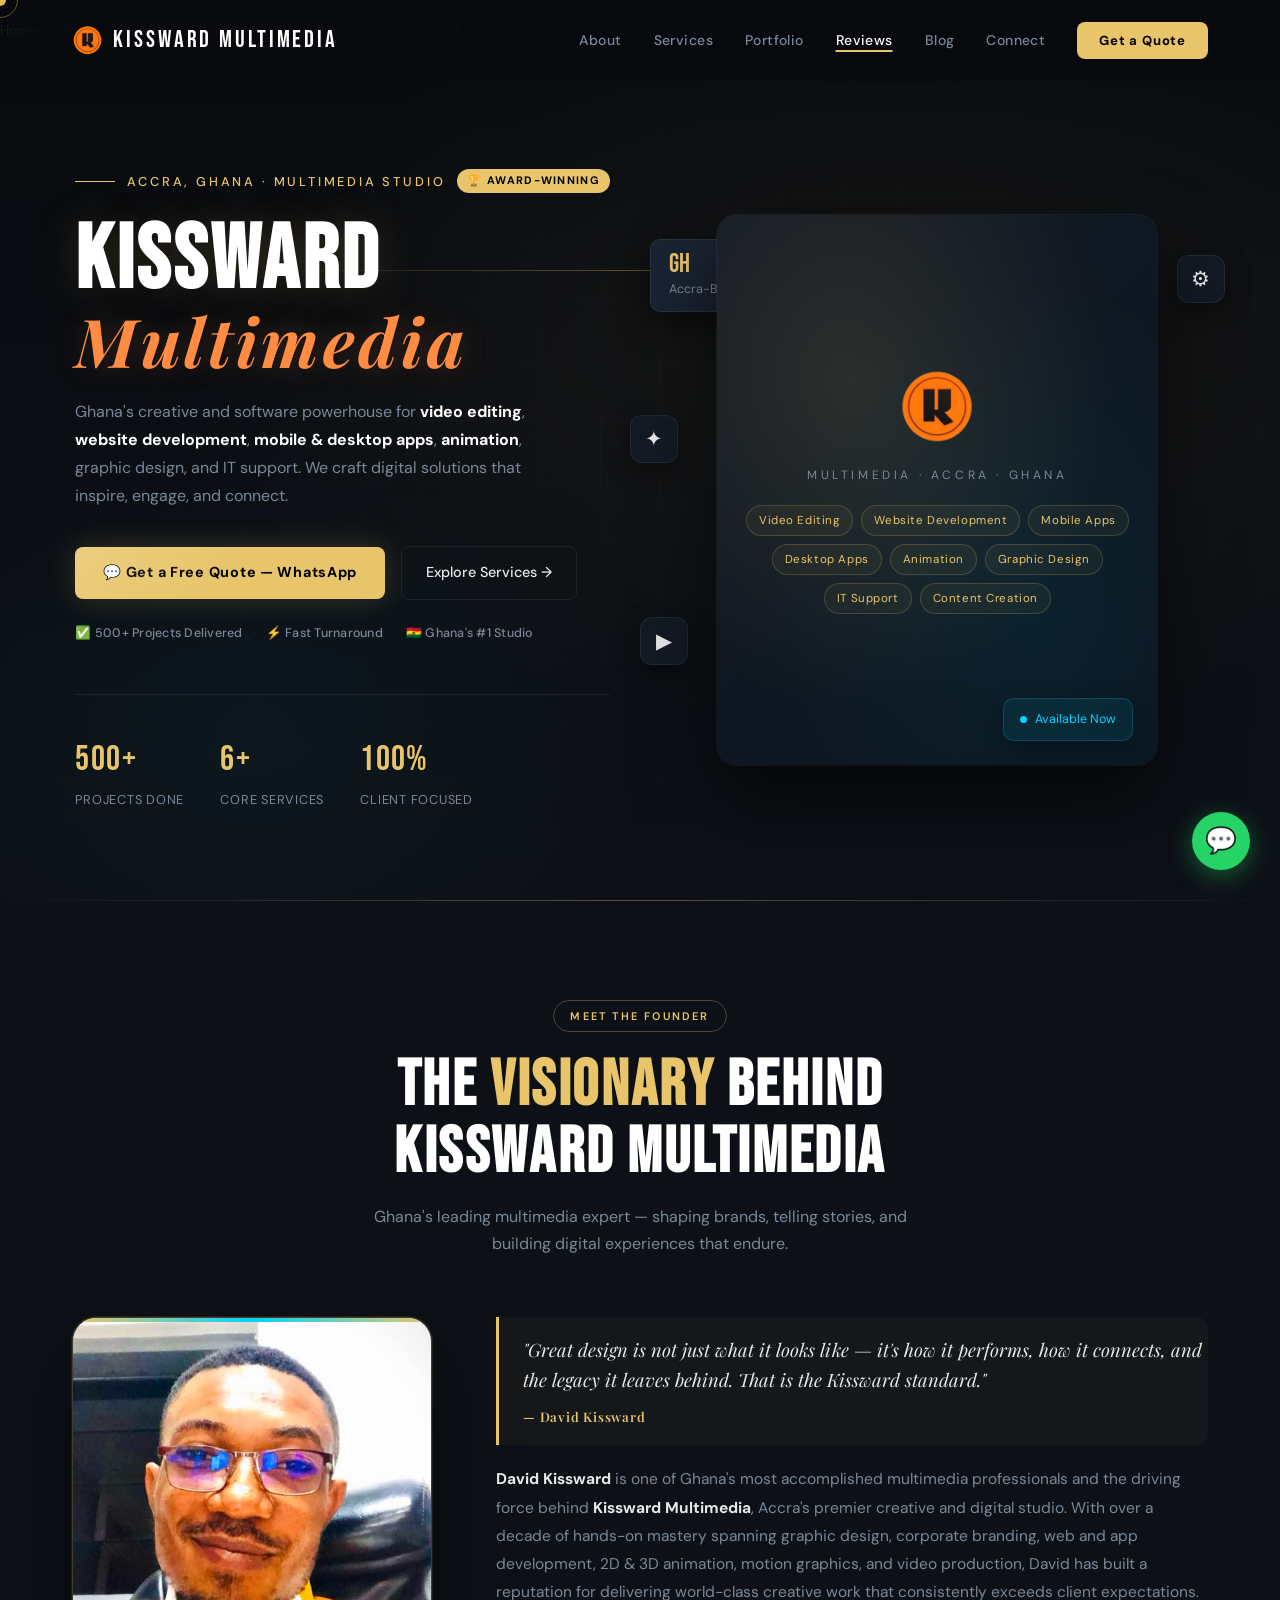
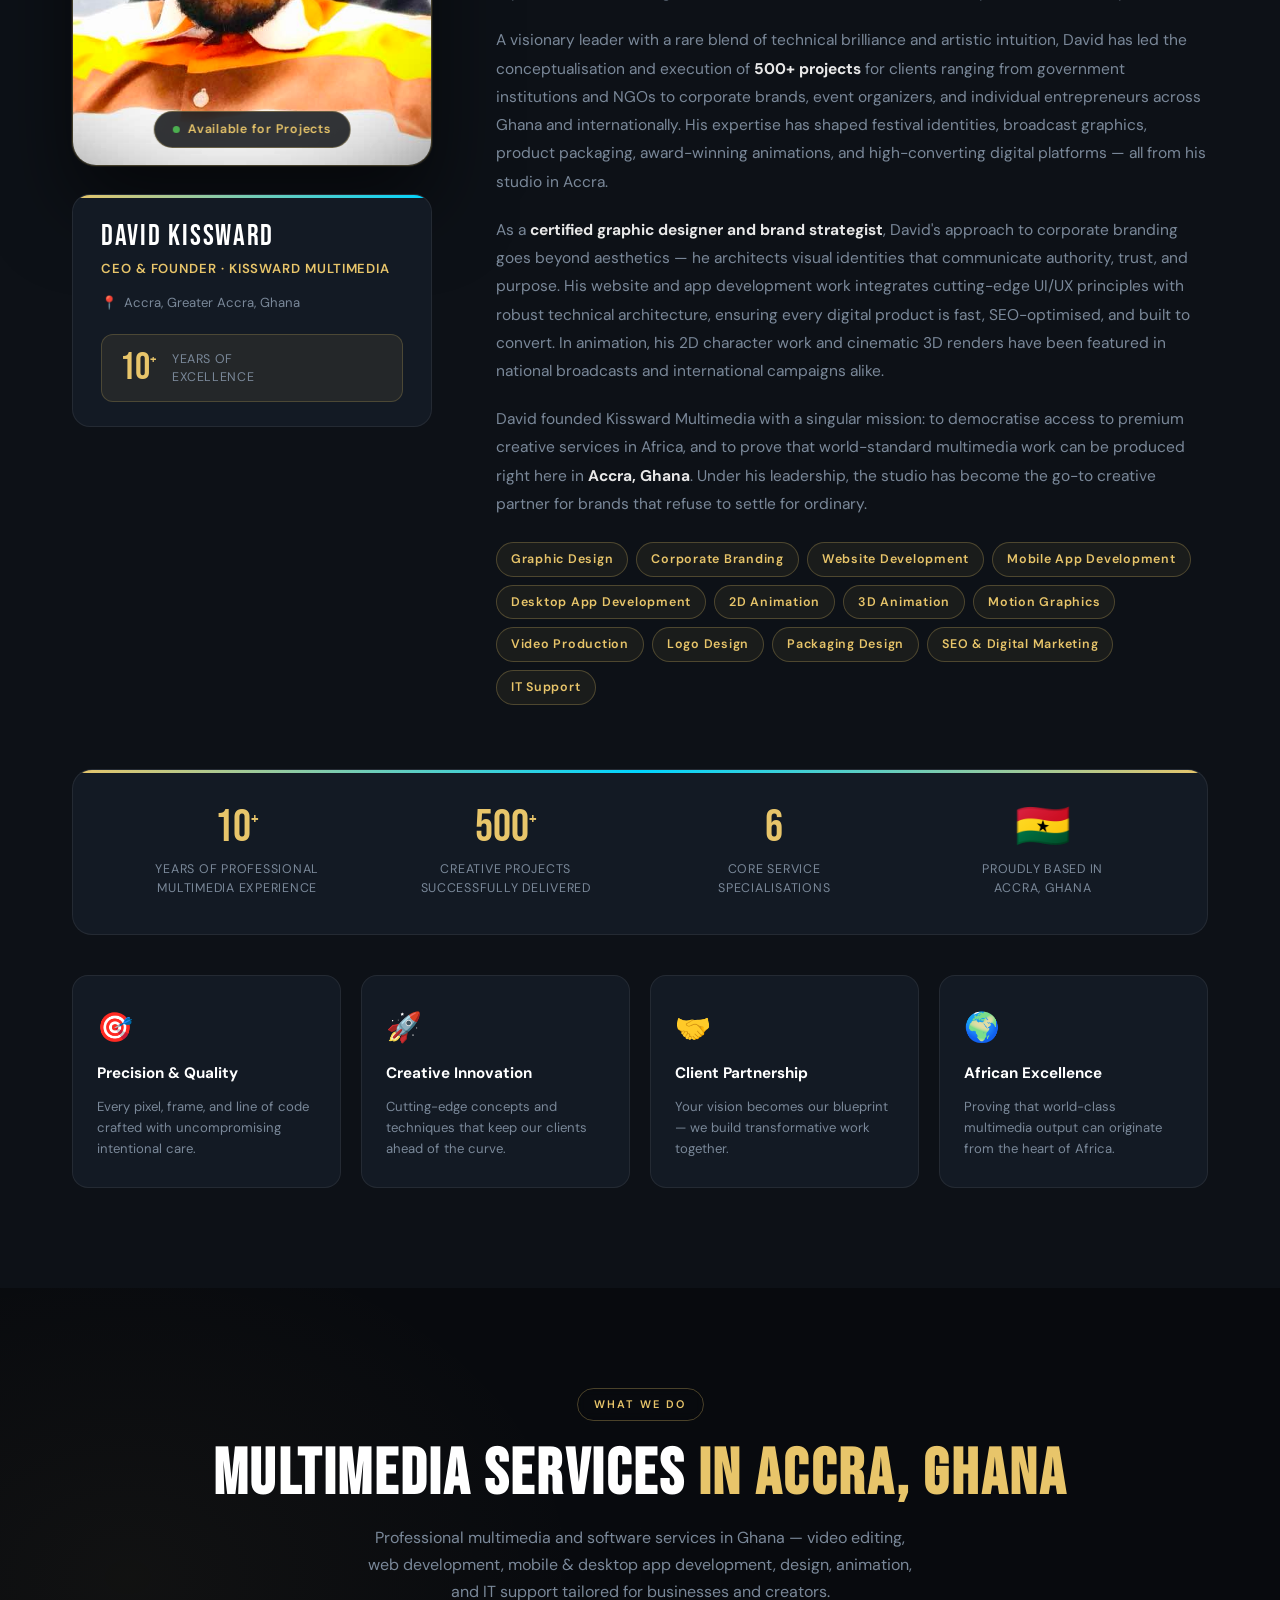
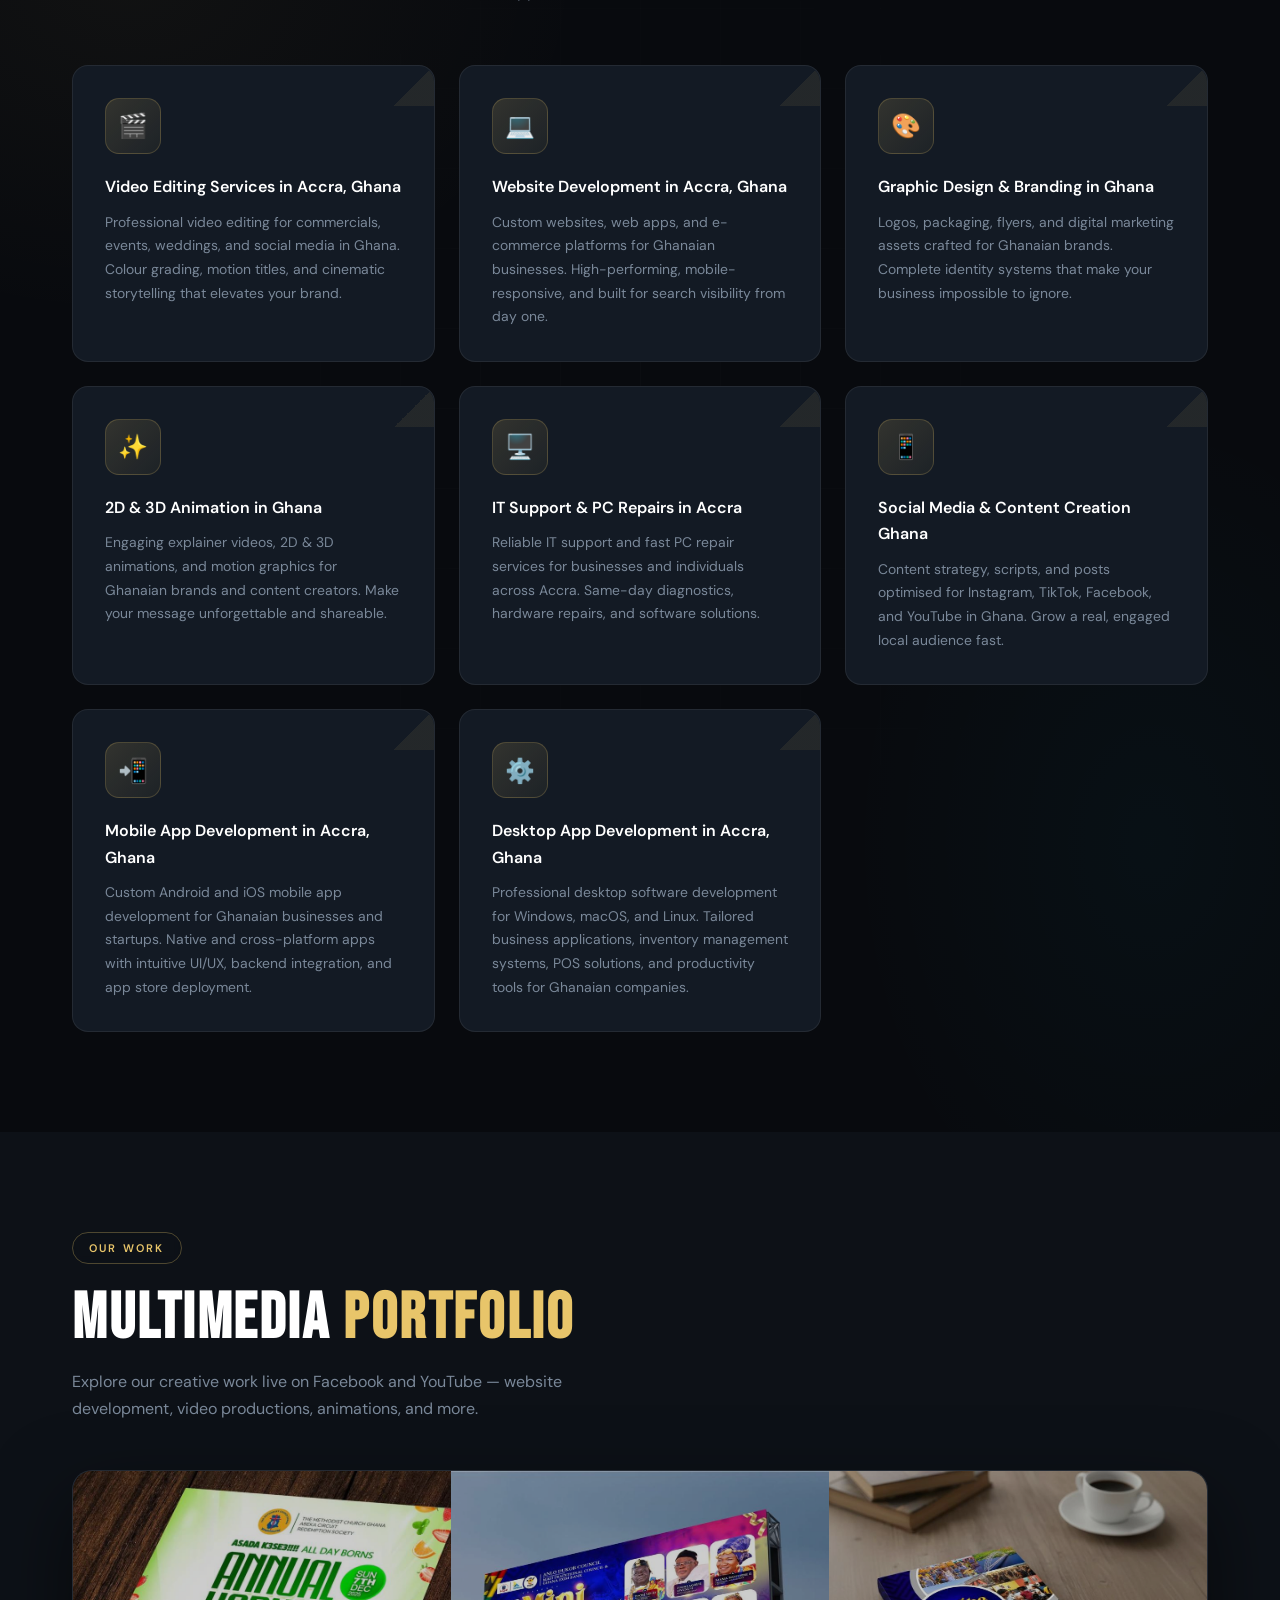
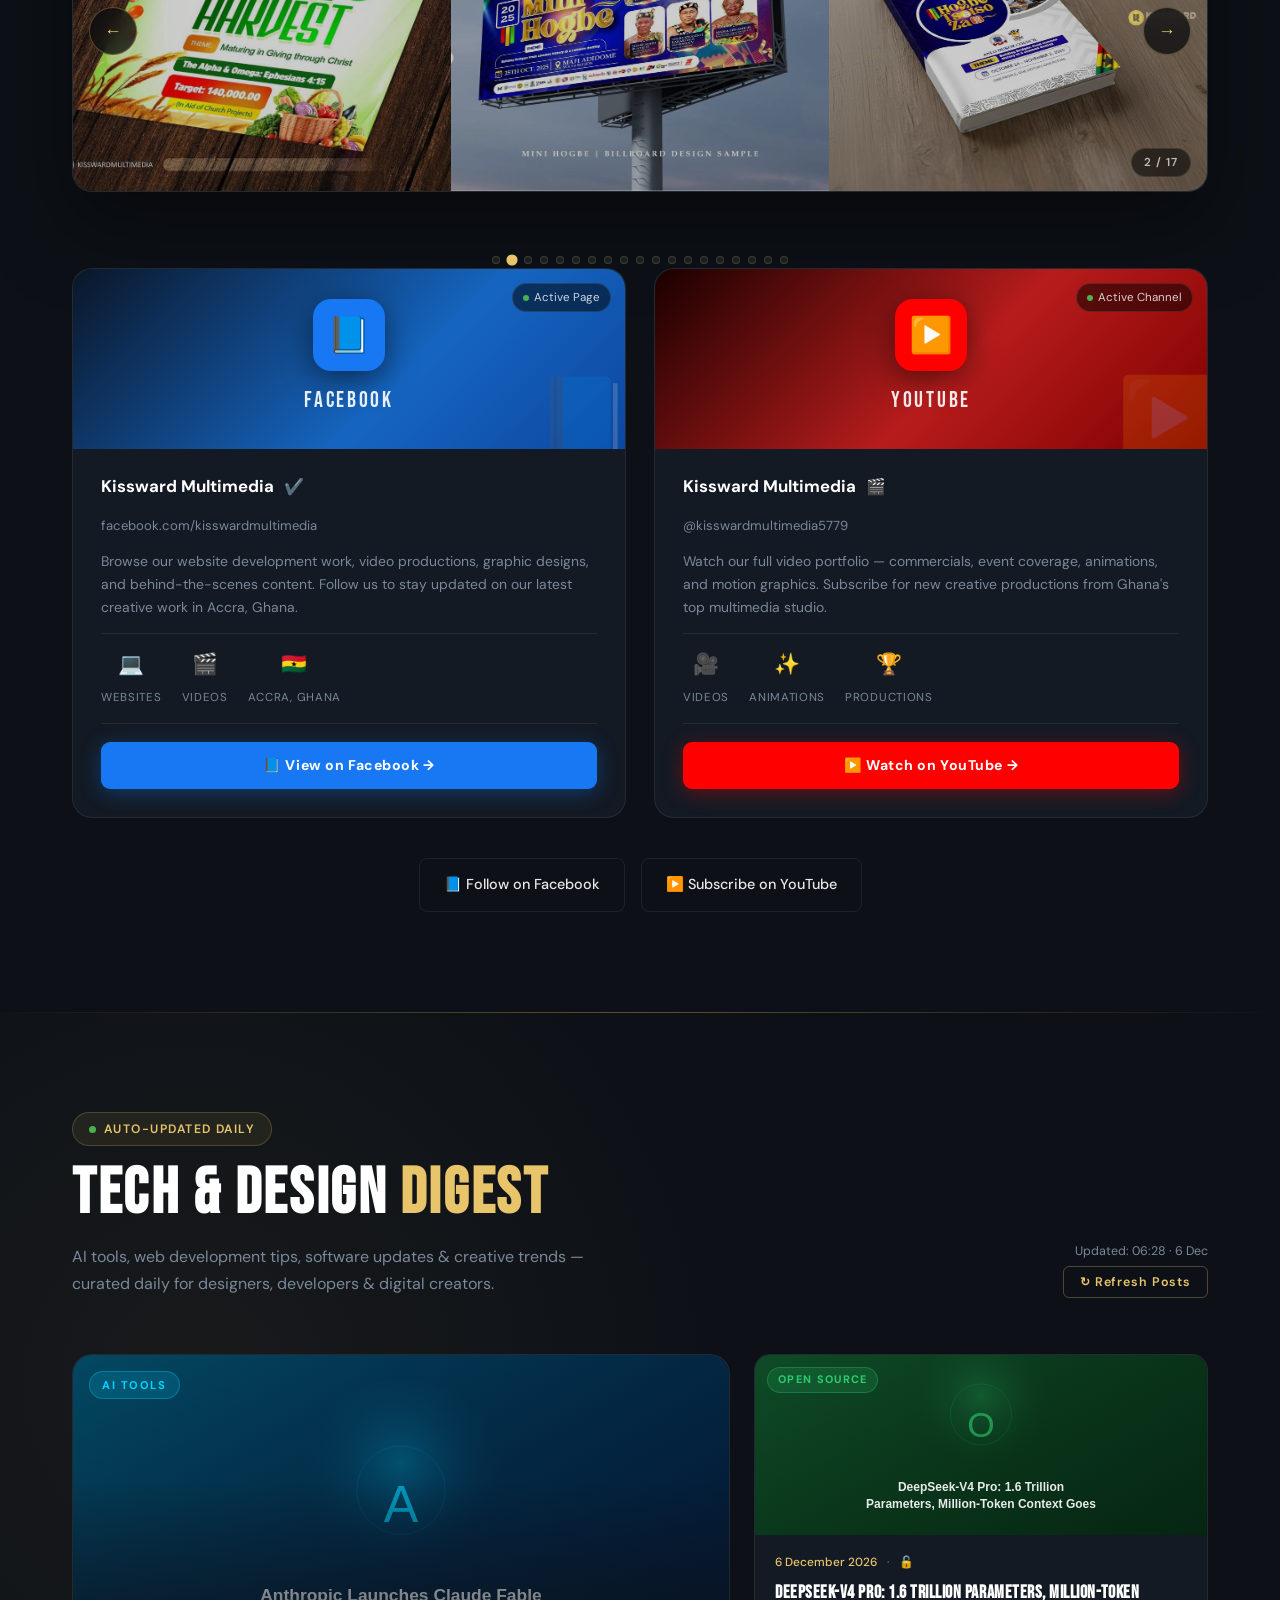
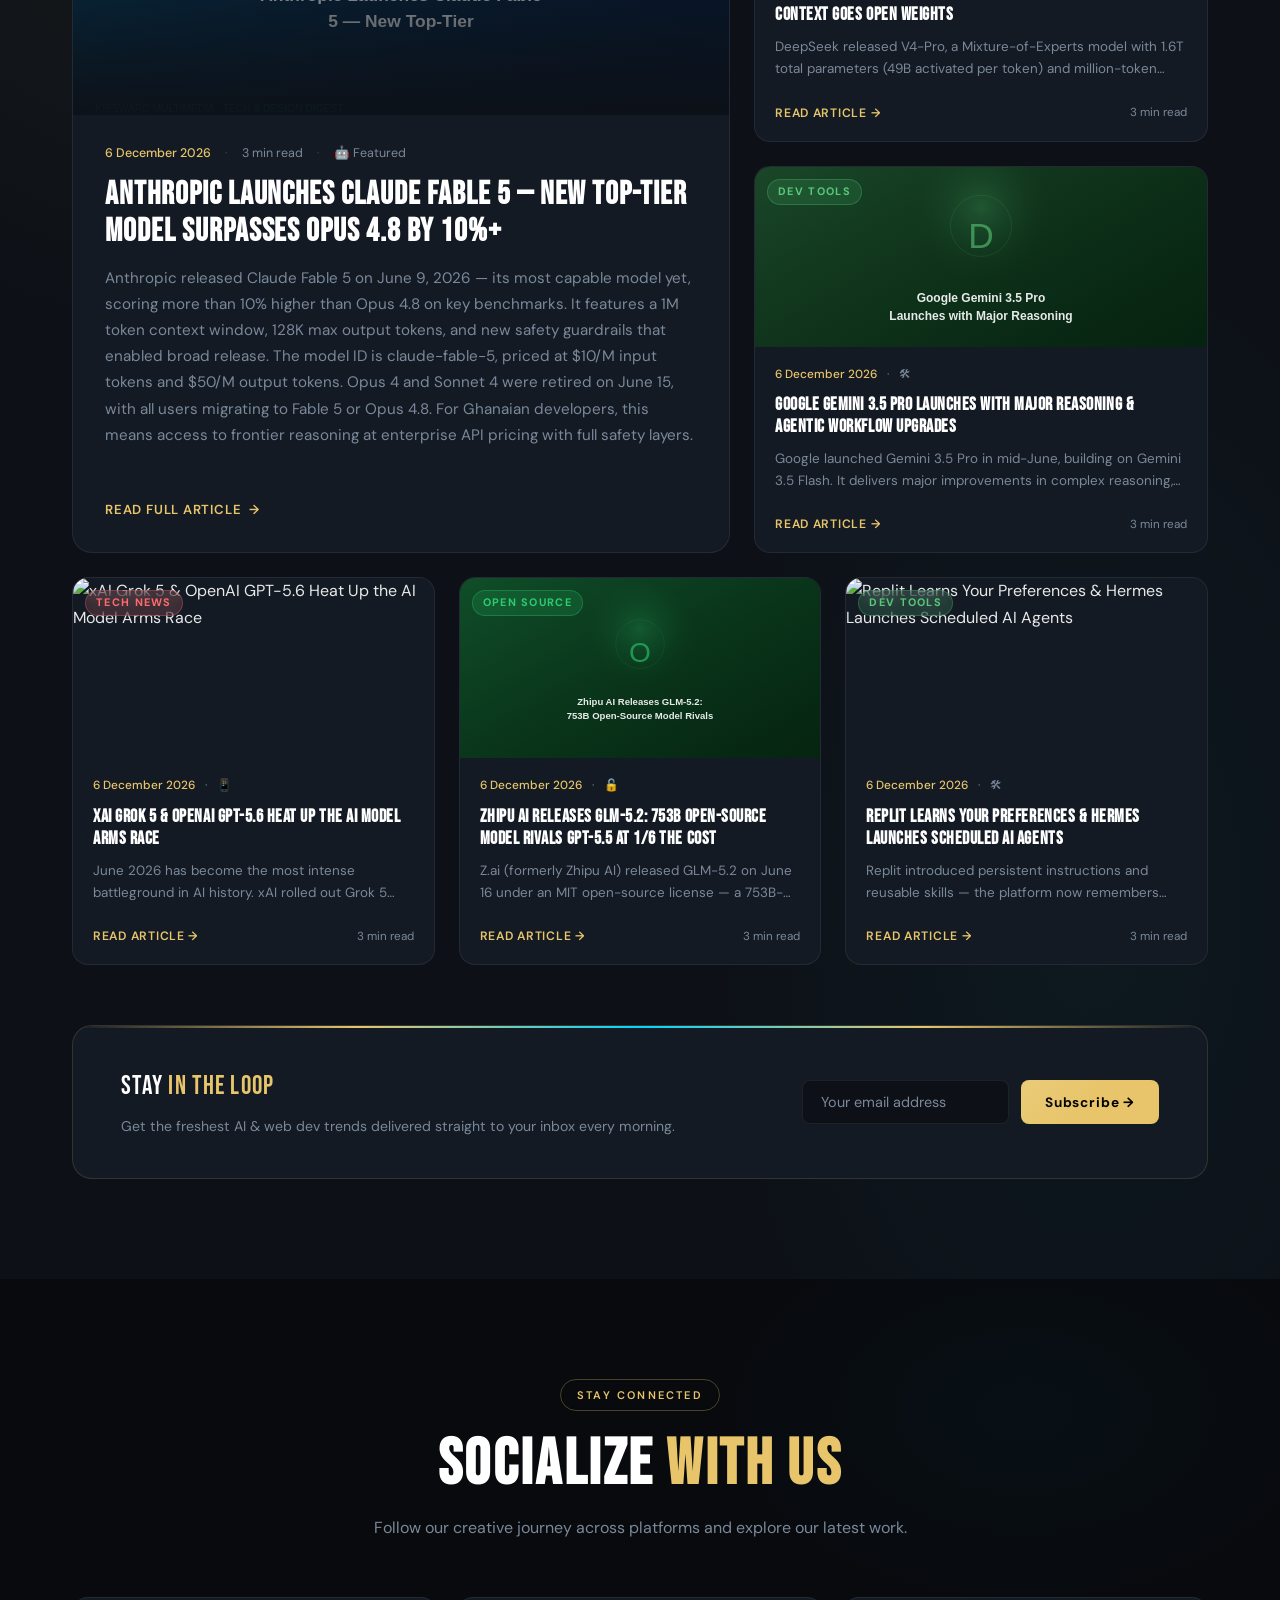
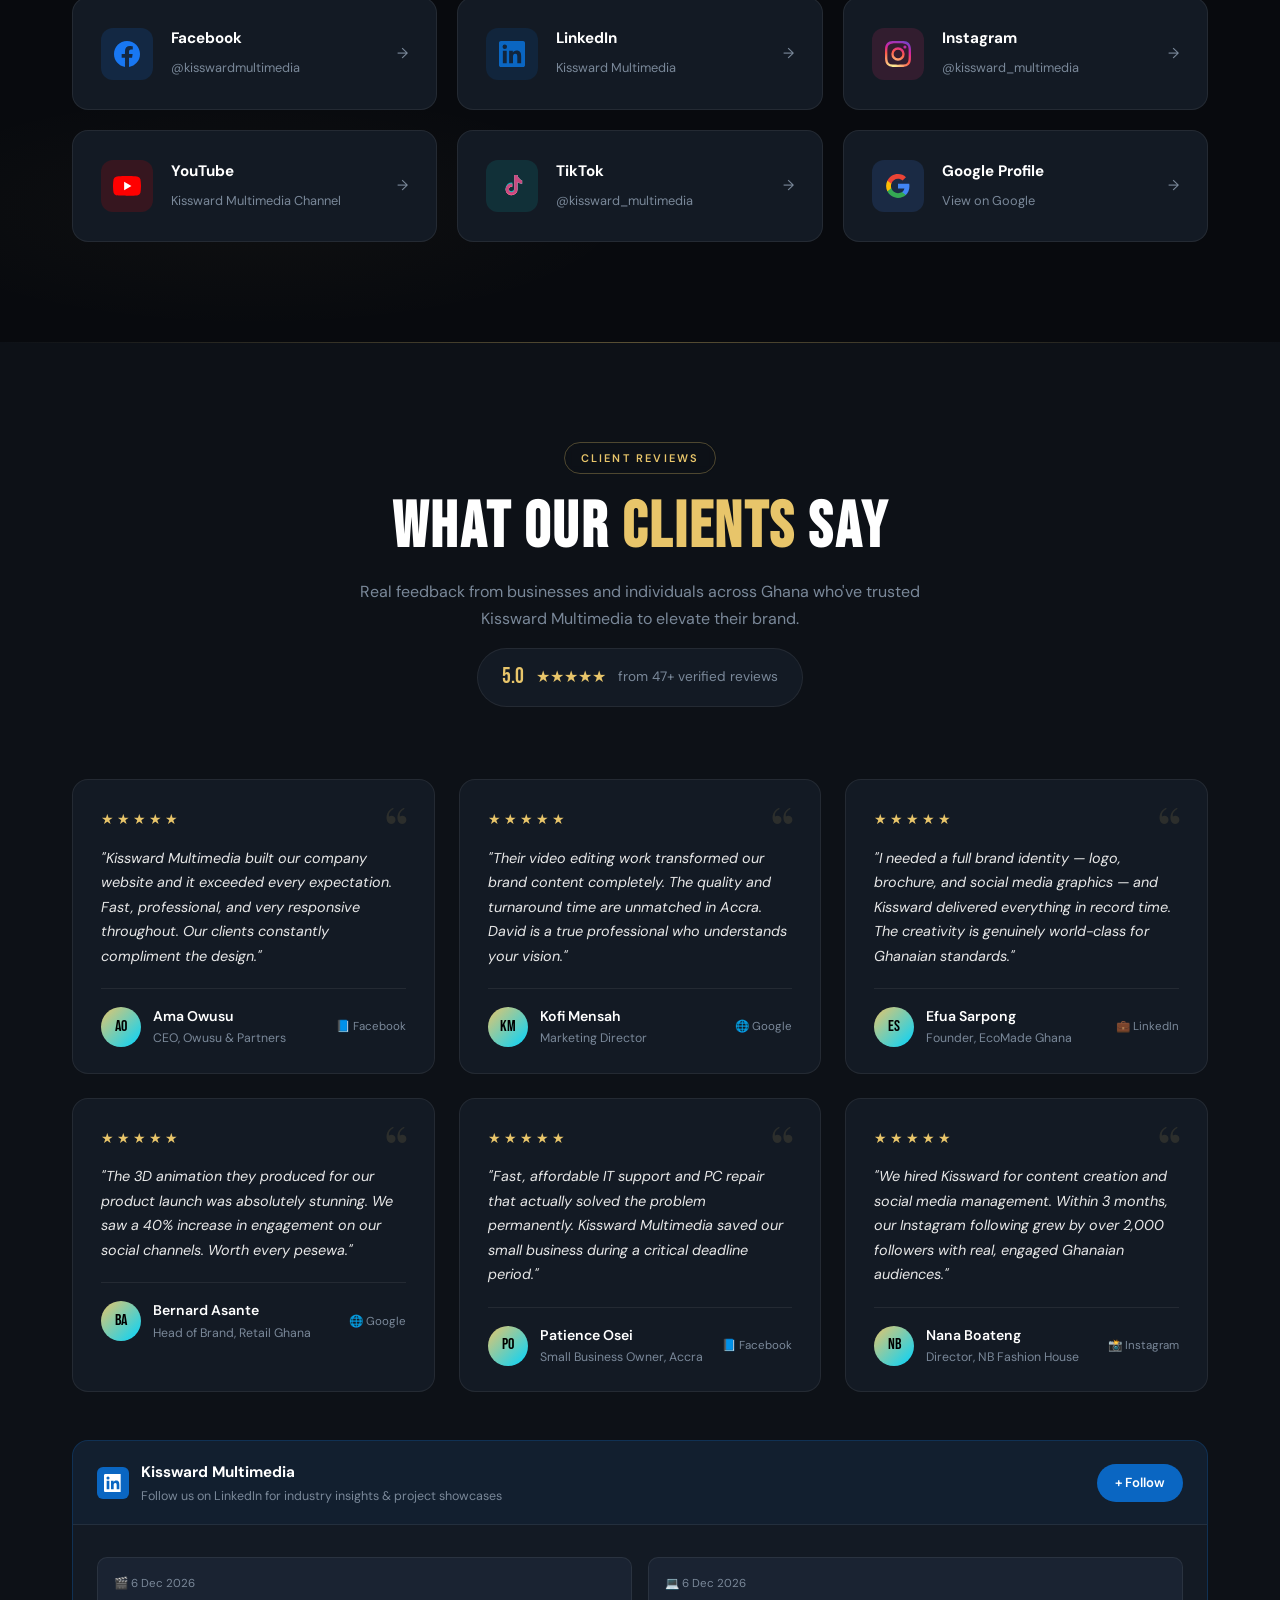
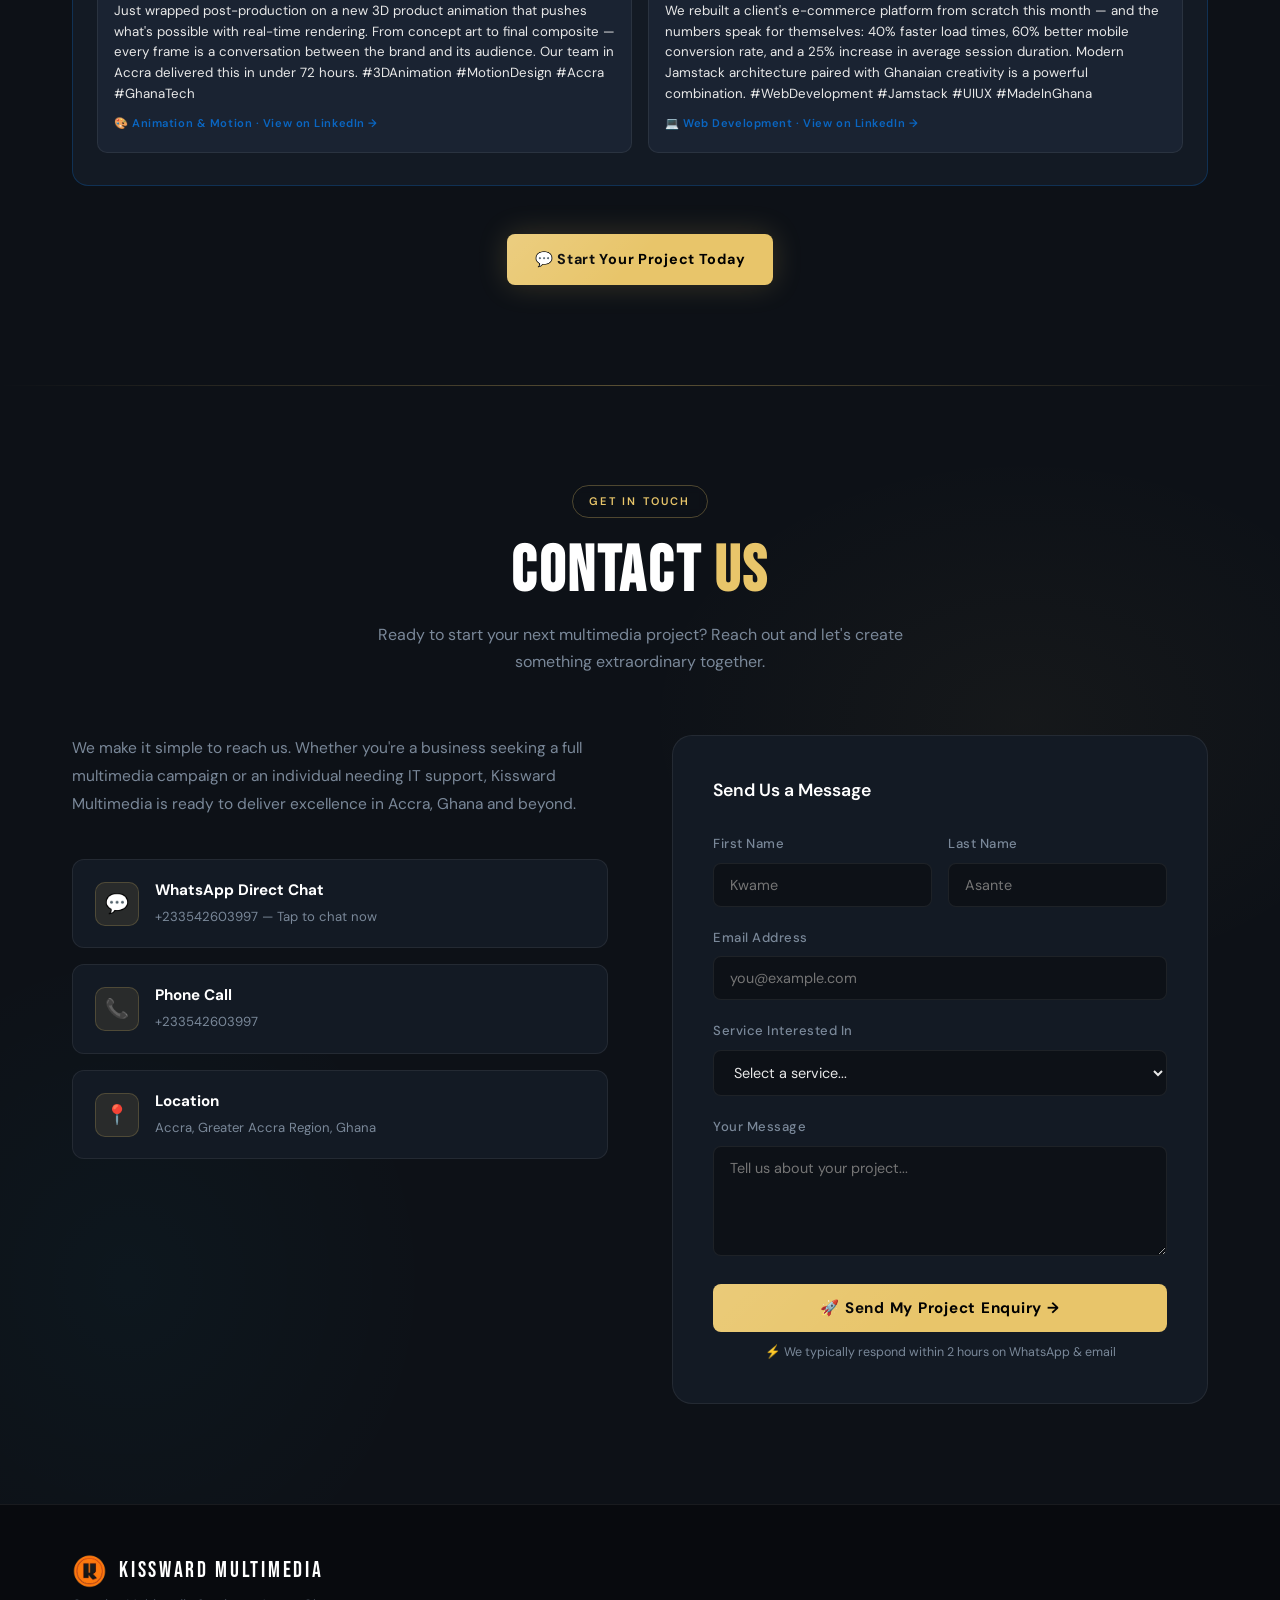
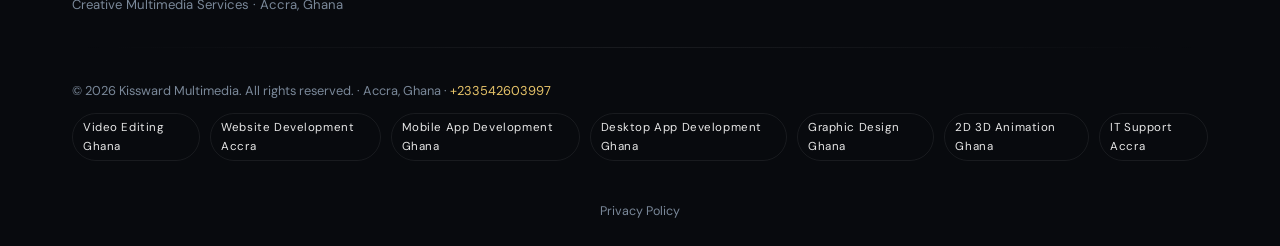
==== commit b5921e3b: "Add PWA support for Microsoft Store packaging" ====
--- a/index.html
+++ b/index.html
@@ -2147,9 +2147,12 @@
 
   <!-- Favicon -->
   <link rel="icon" type="image/png" sizes="32x32" href="img/kisswardmultimedia-logo.png" />
-  <link rel="icon" type="image/png" sizes="192x192" href="img/kisswardmultimedia-logo.png" />
-  <link rel="apple-touch-icon" href="img/kisswardmultimedia-logo.png" />
+  <link rel="icon" type="image/png" sizes="192x192" href="img/icon-192x192.png" />
+  <link rel="apple-touch-icon" href="img/apple-touch-icon.png" />
   <link rel="shortcut icon" href="img/kisswardmultimedia-logo.png" />
+
+  <!-- PWA -->
+  <link rel="manifest" href="manifest.webmanifest" />
 
   <!-- Google AdSense -->
   <script async src="https://pagead2.googlesyndication.com/pagead/js/adsbygoogle.js?client=ca-pub-5331161866123229" crossorigin="anonymous"></script>
@@ -3120,6 +3123,13 @@
 
 <script src="assets/js/analytics.js"></script>
 <script src="assets/js/main.js"></script>
+<script>
+  if ('serviceWorker' in navigator) {
+    window.addEventListener('load', function () {
+      navigator.serviceWorker.register('sw.js').catch(function () {});
+    });
+  }
+</script>
 </body>
 </html>
 
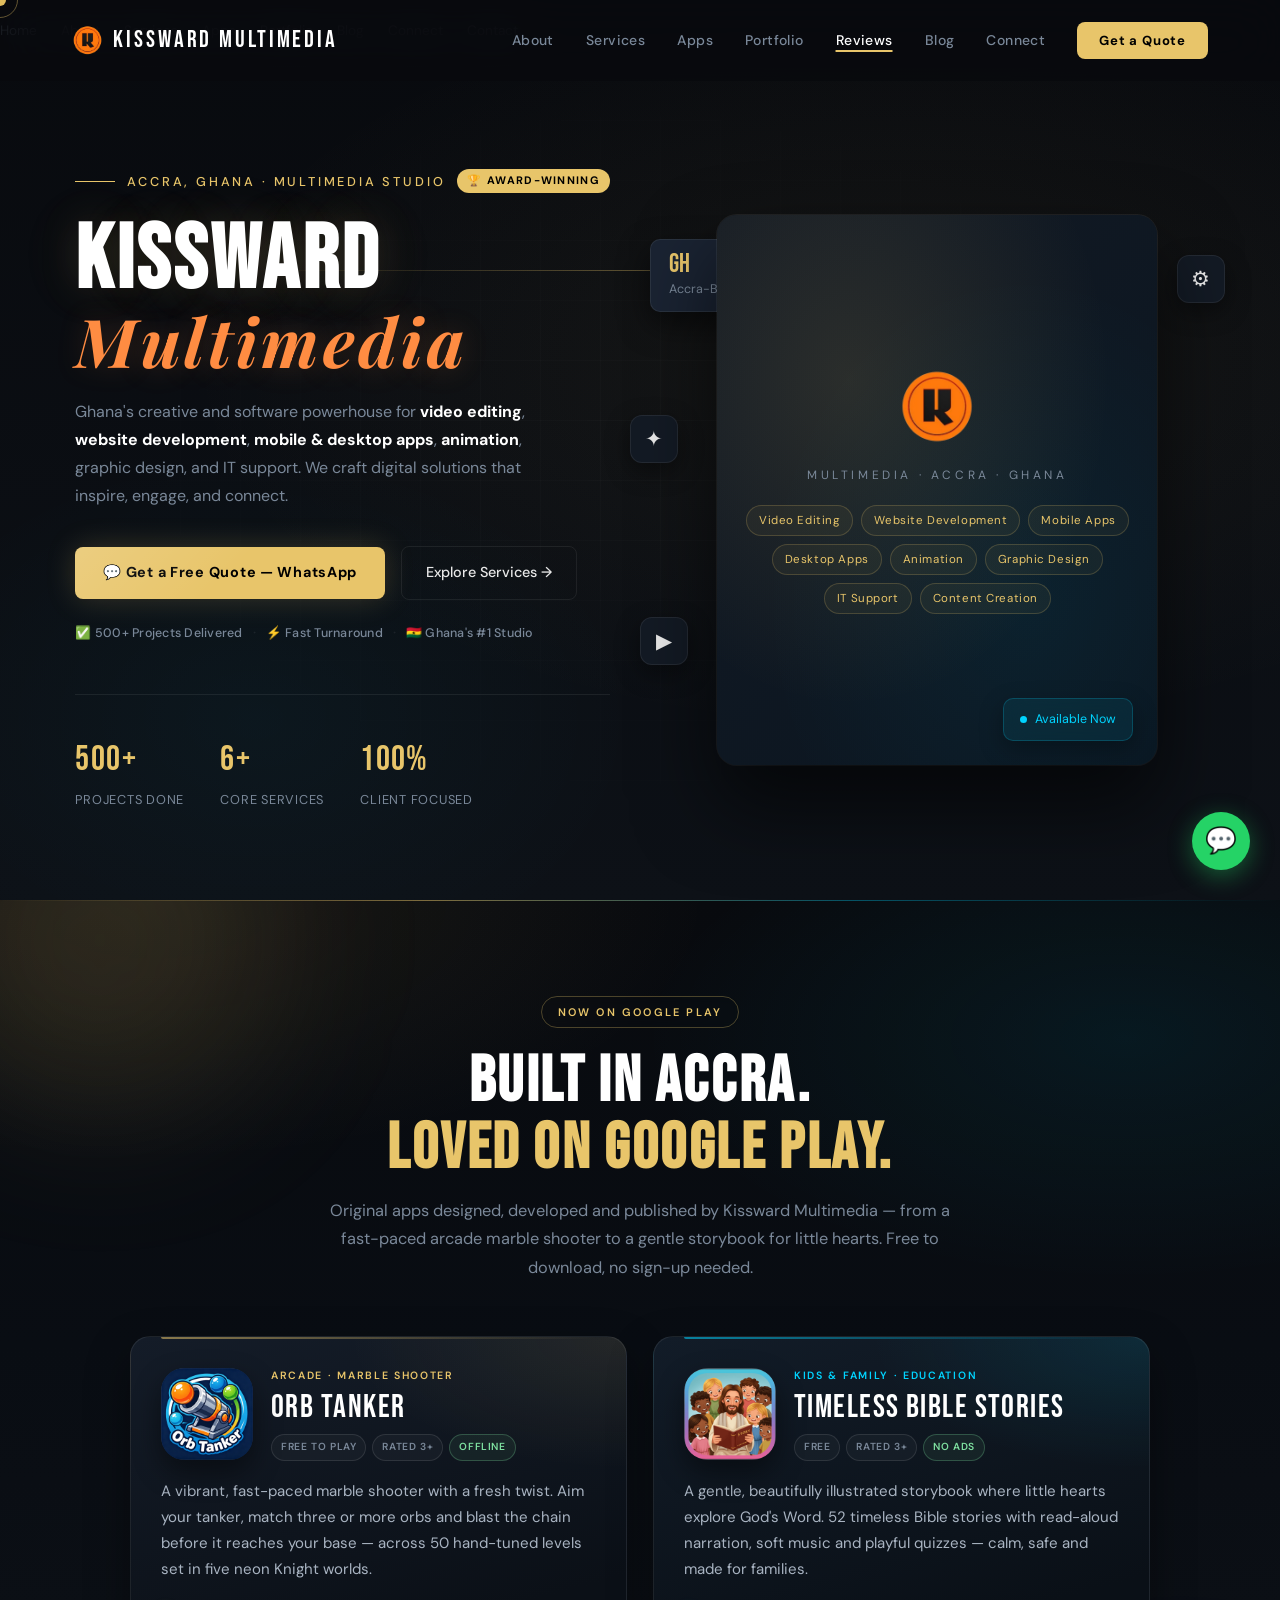
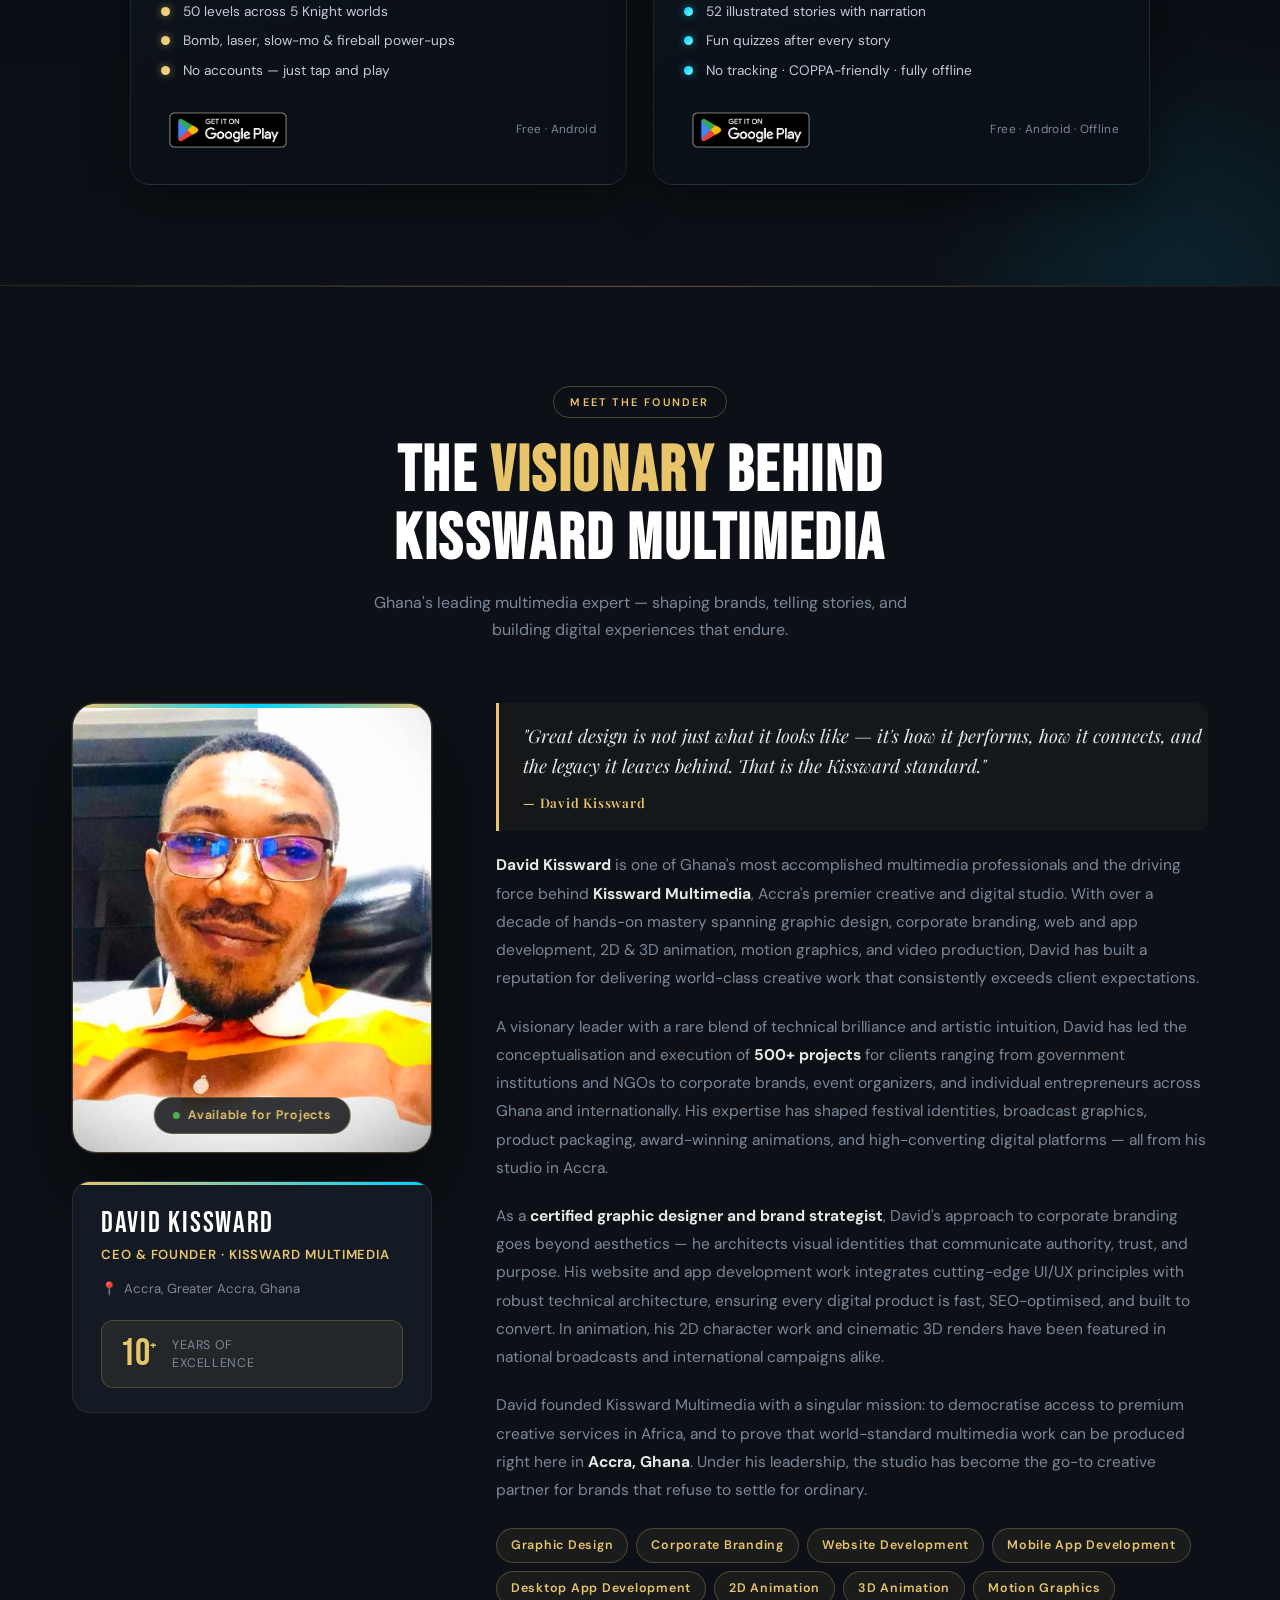
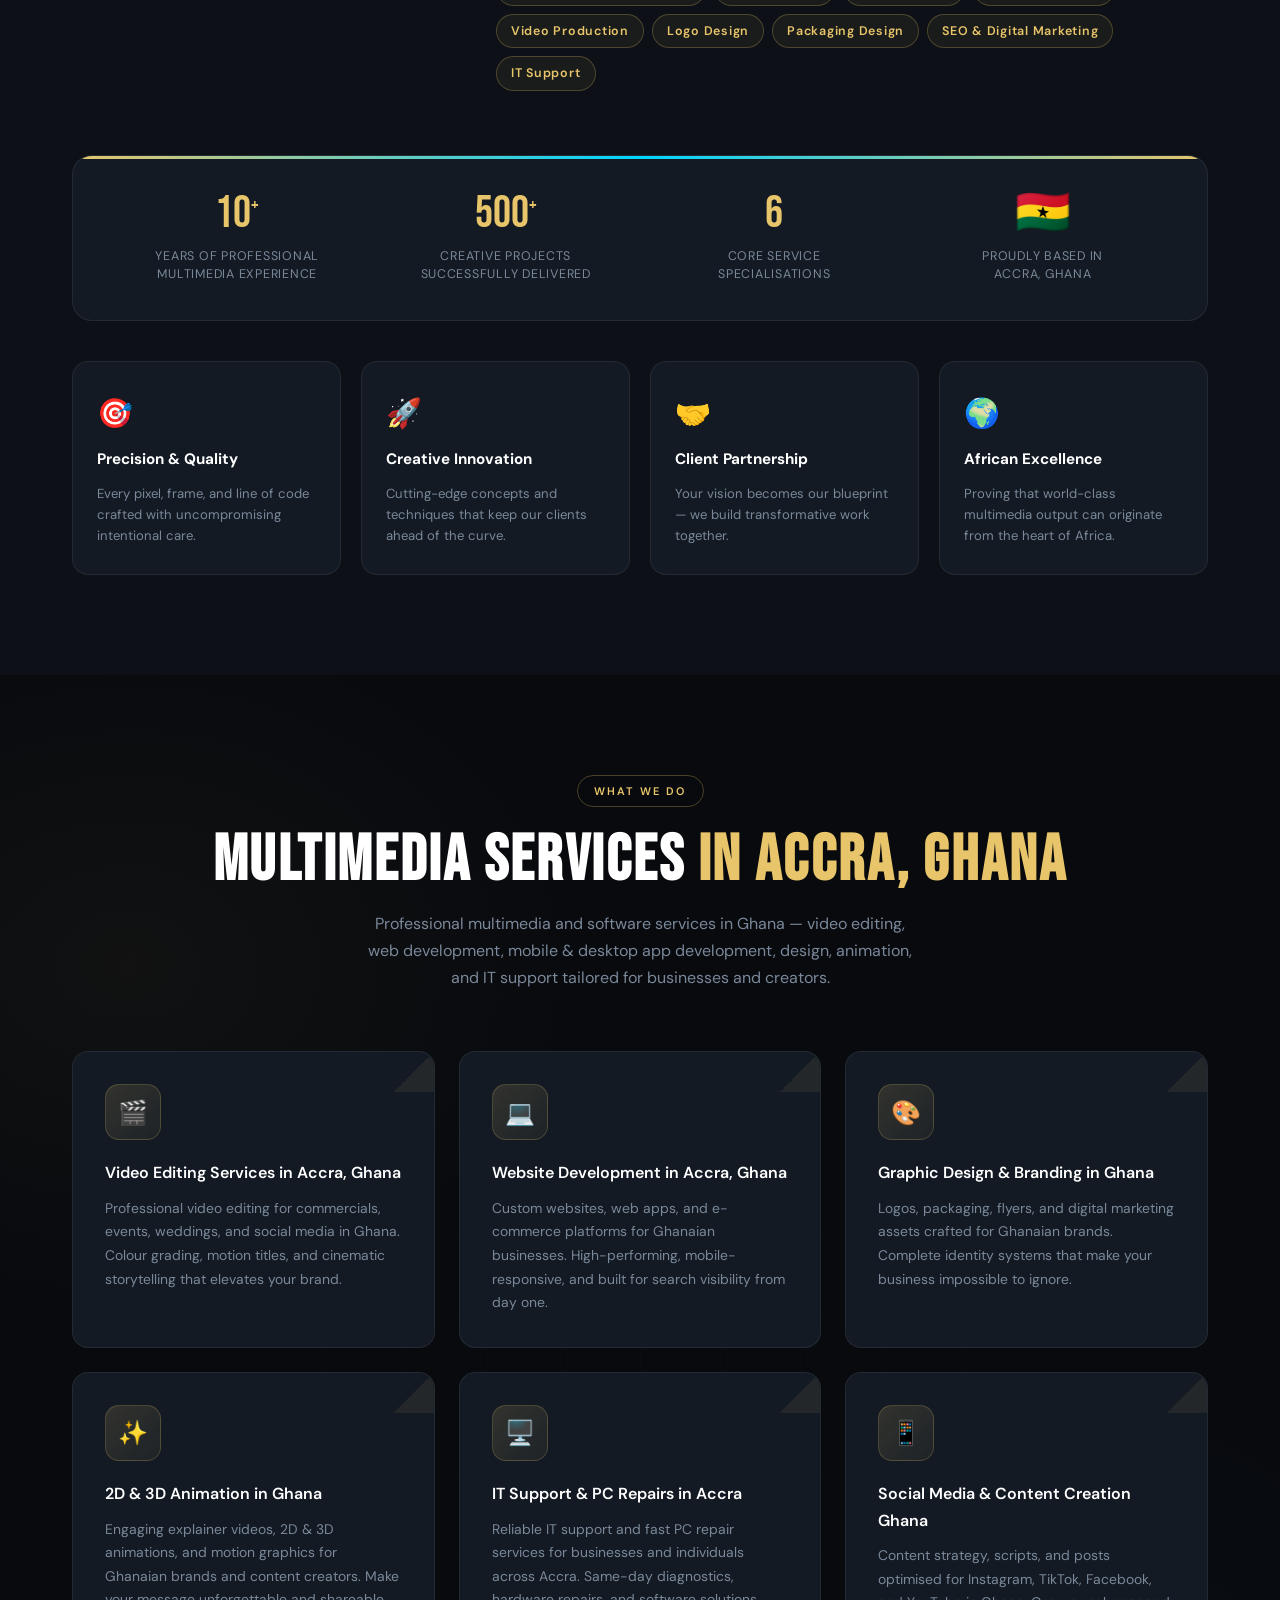
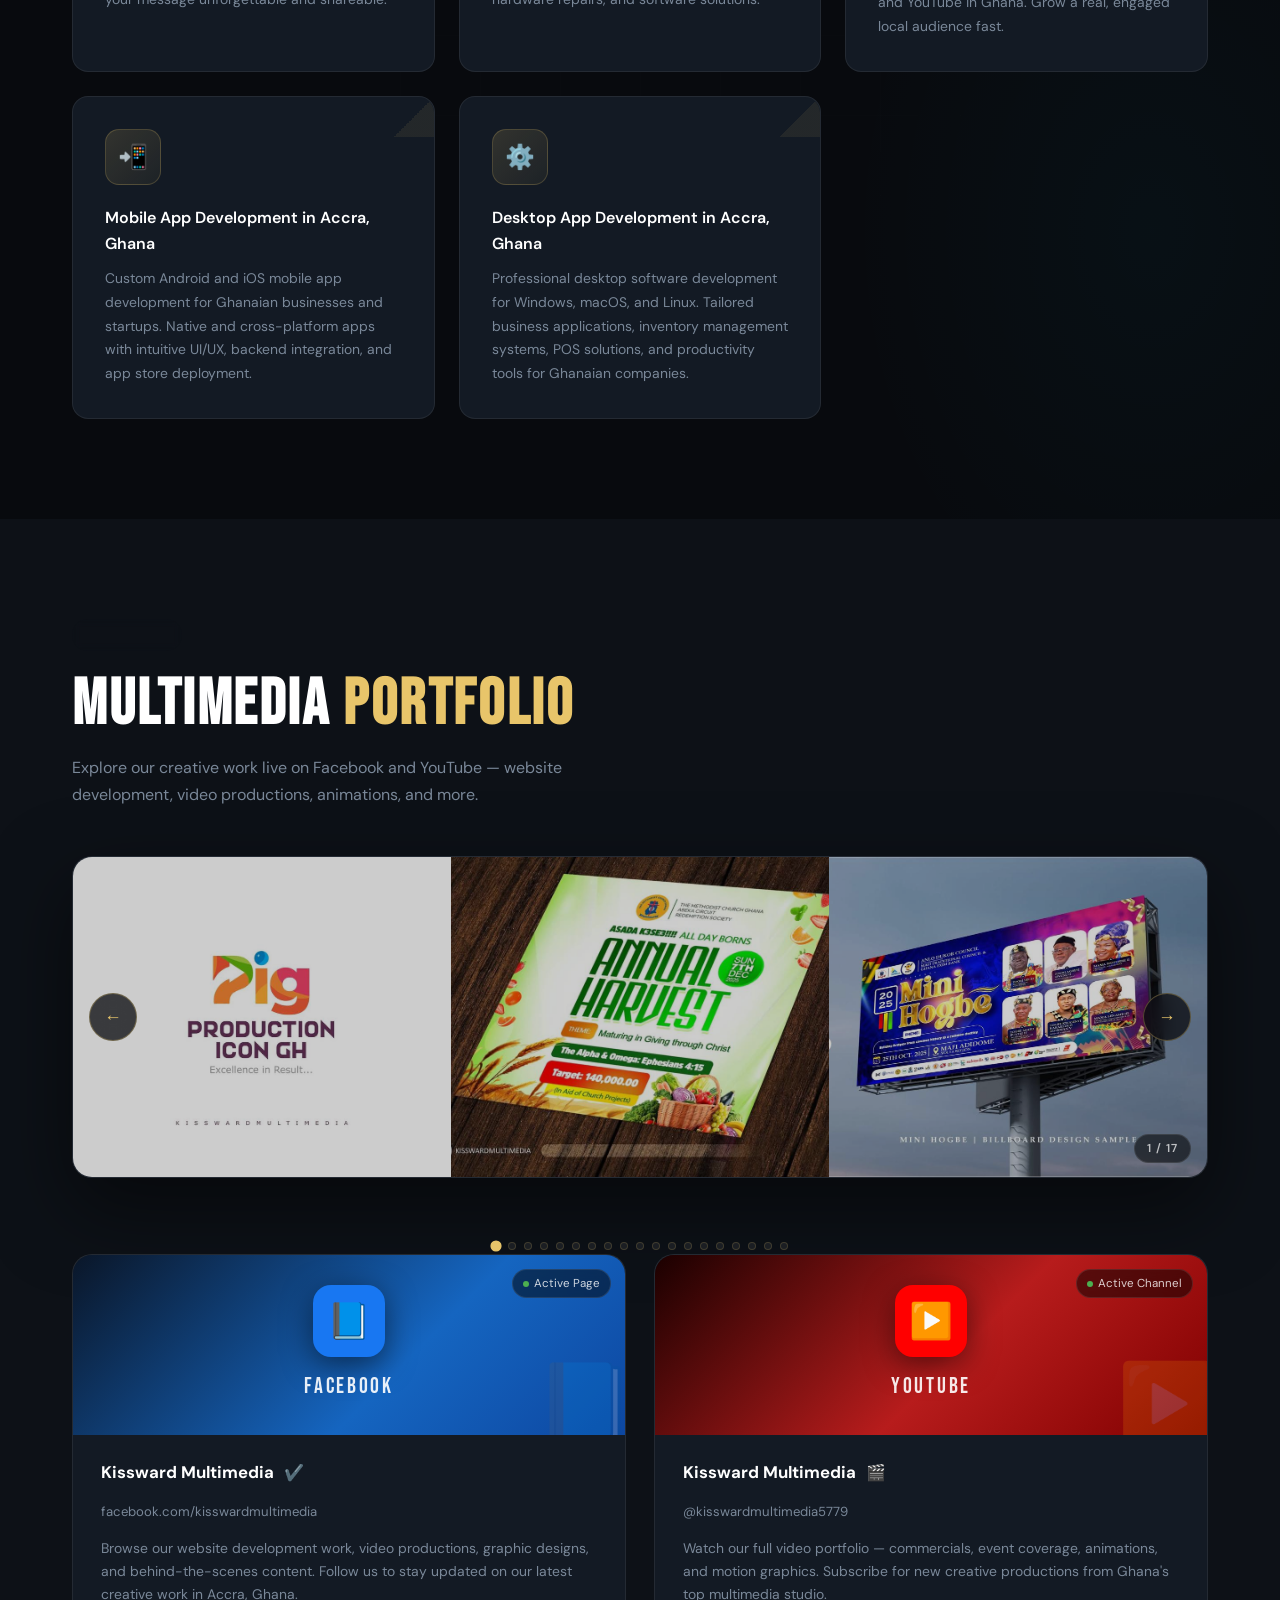
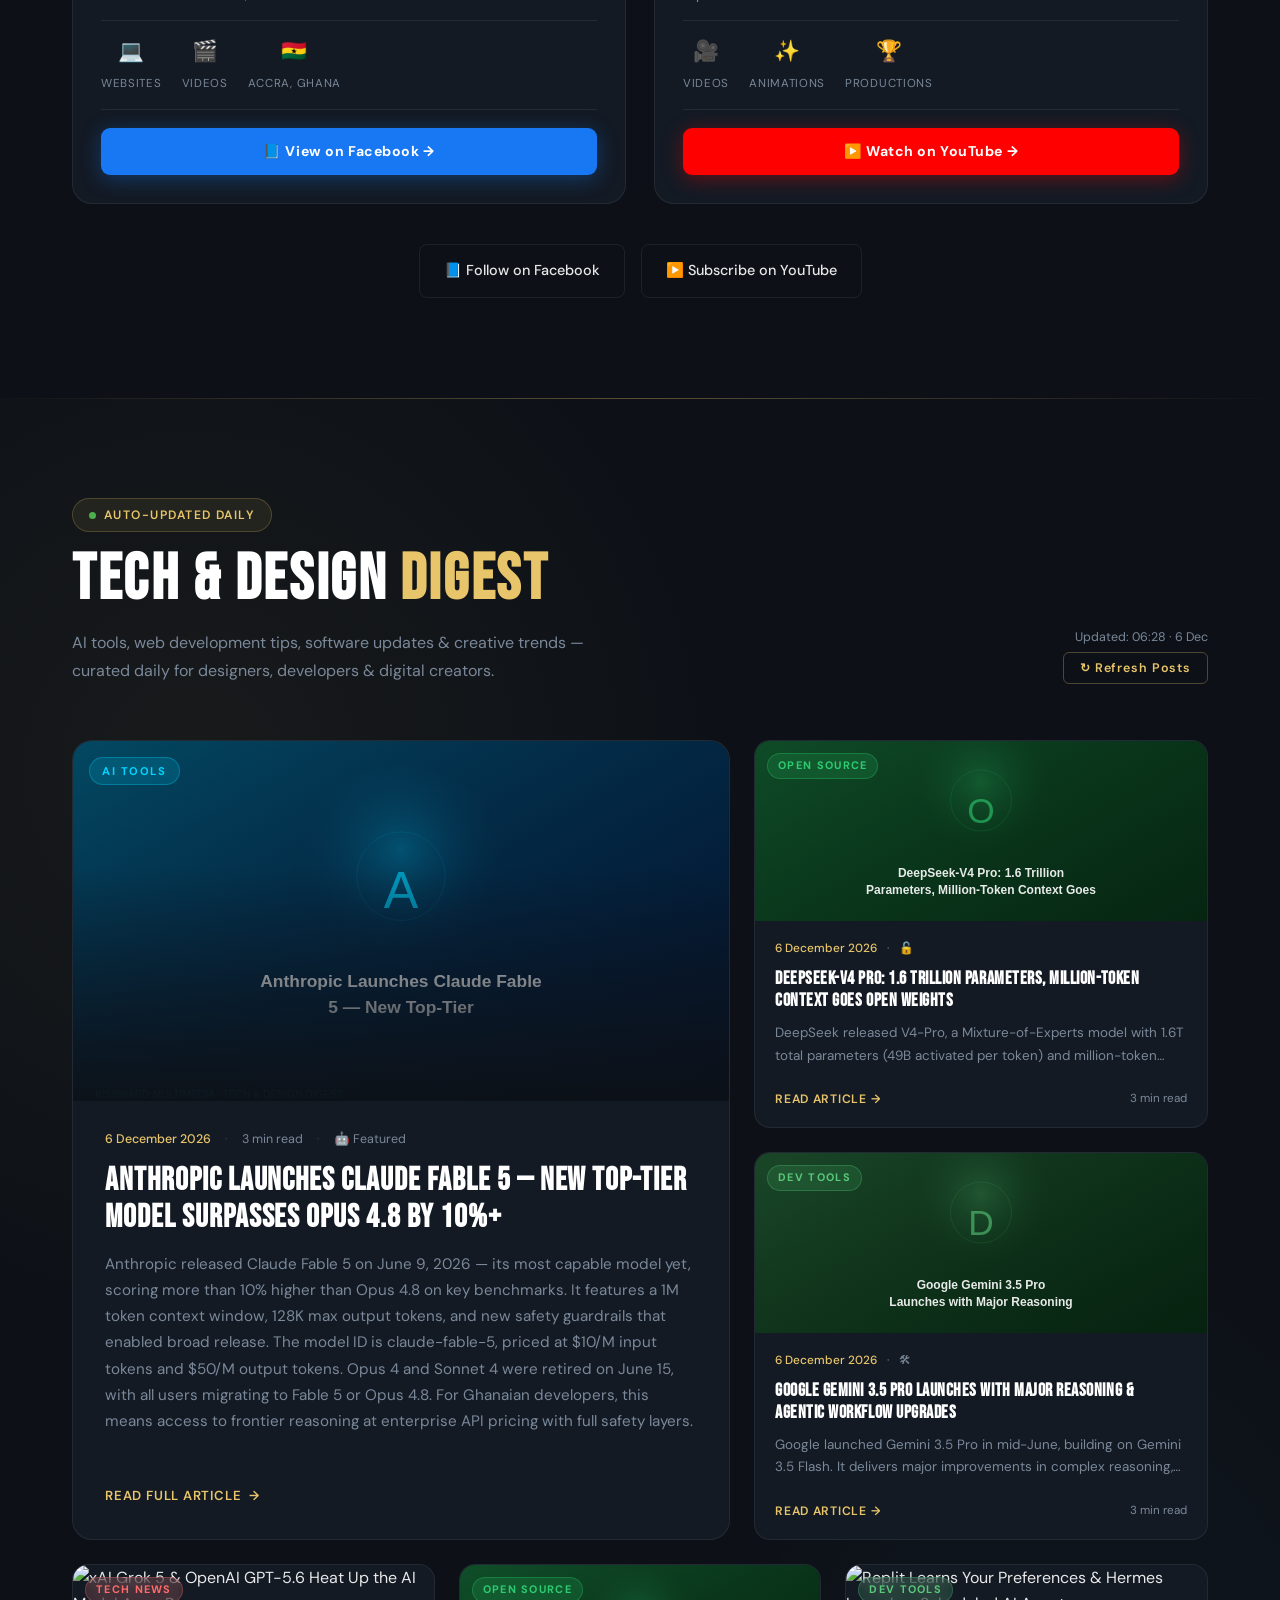
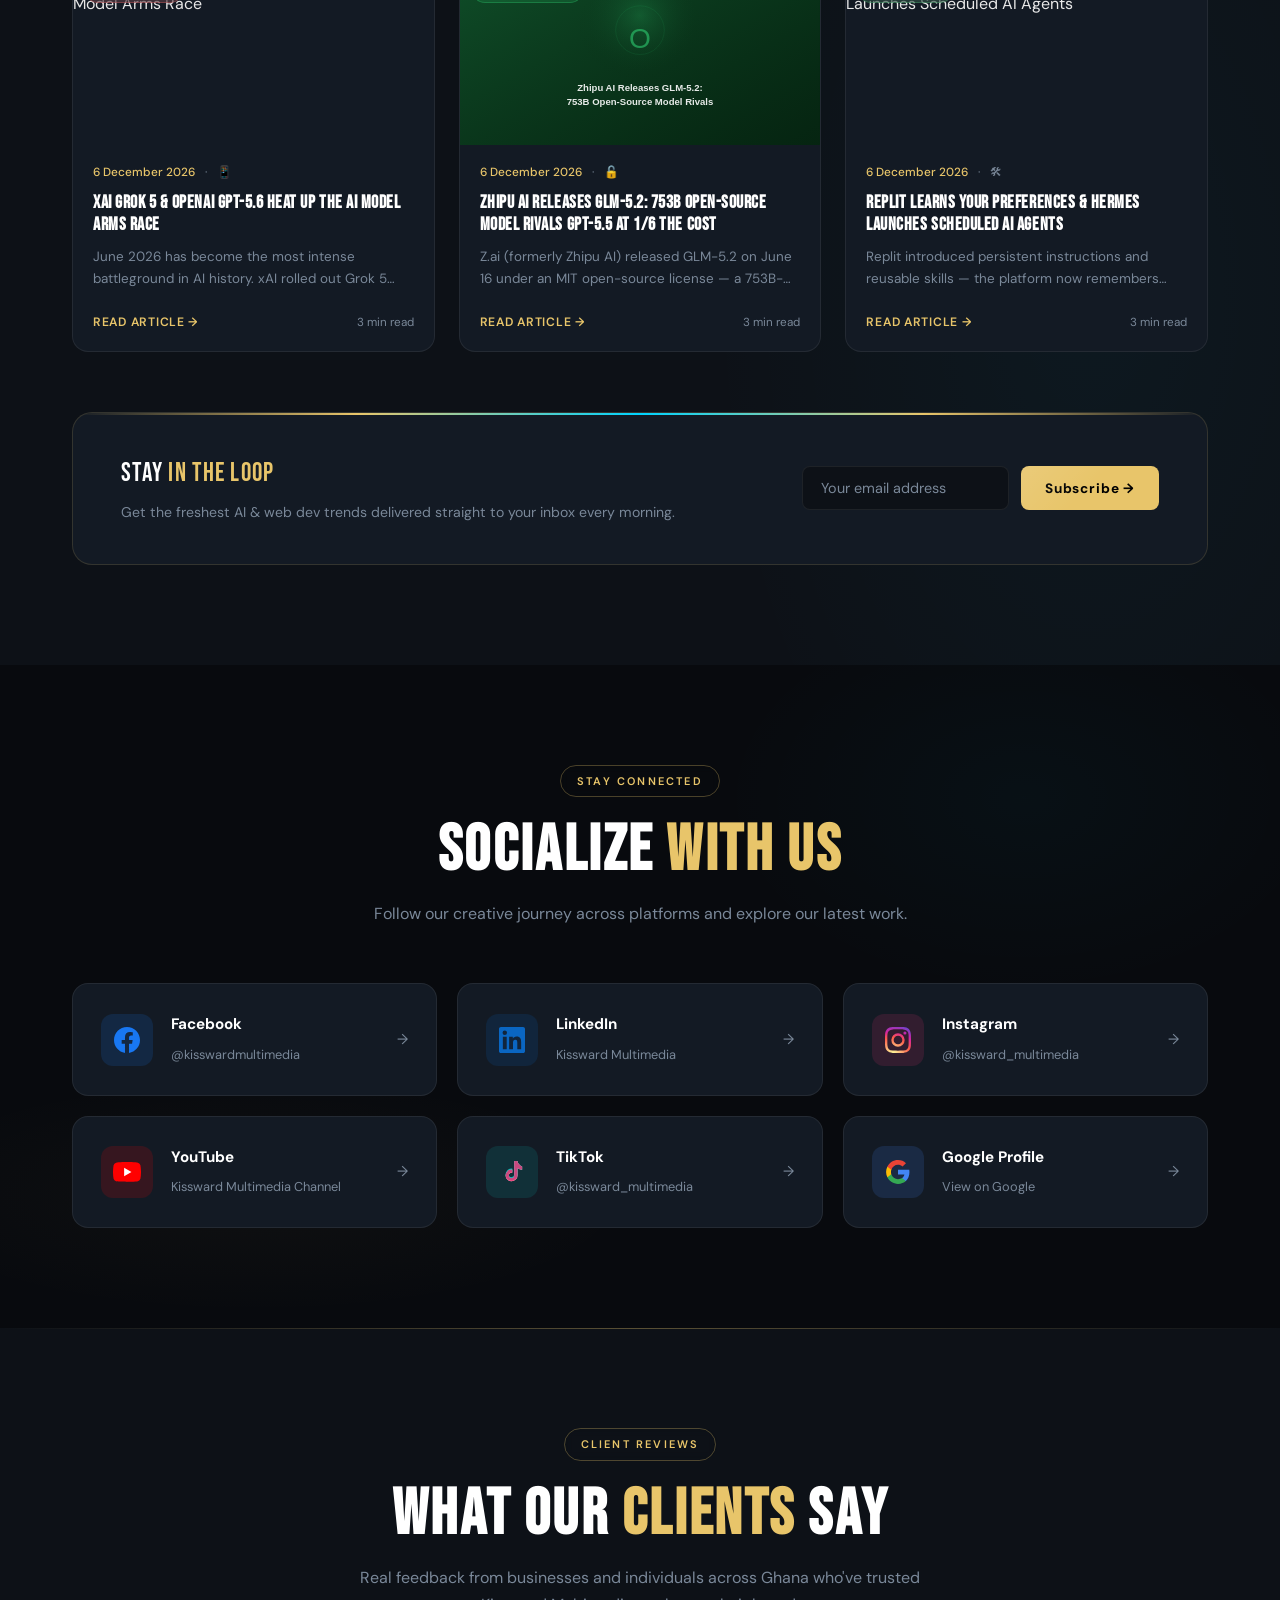
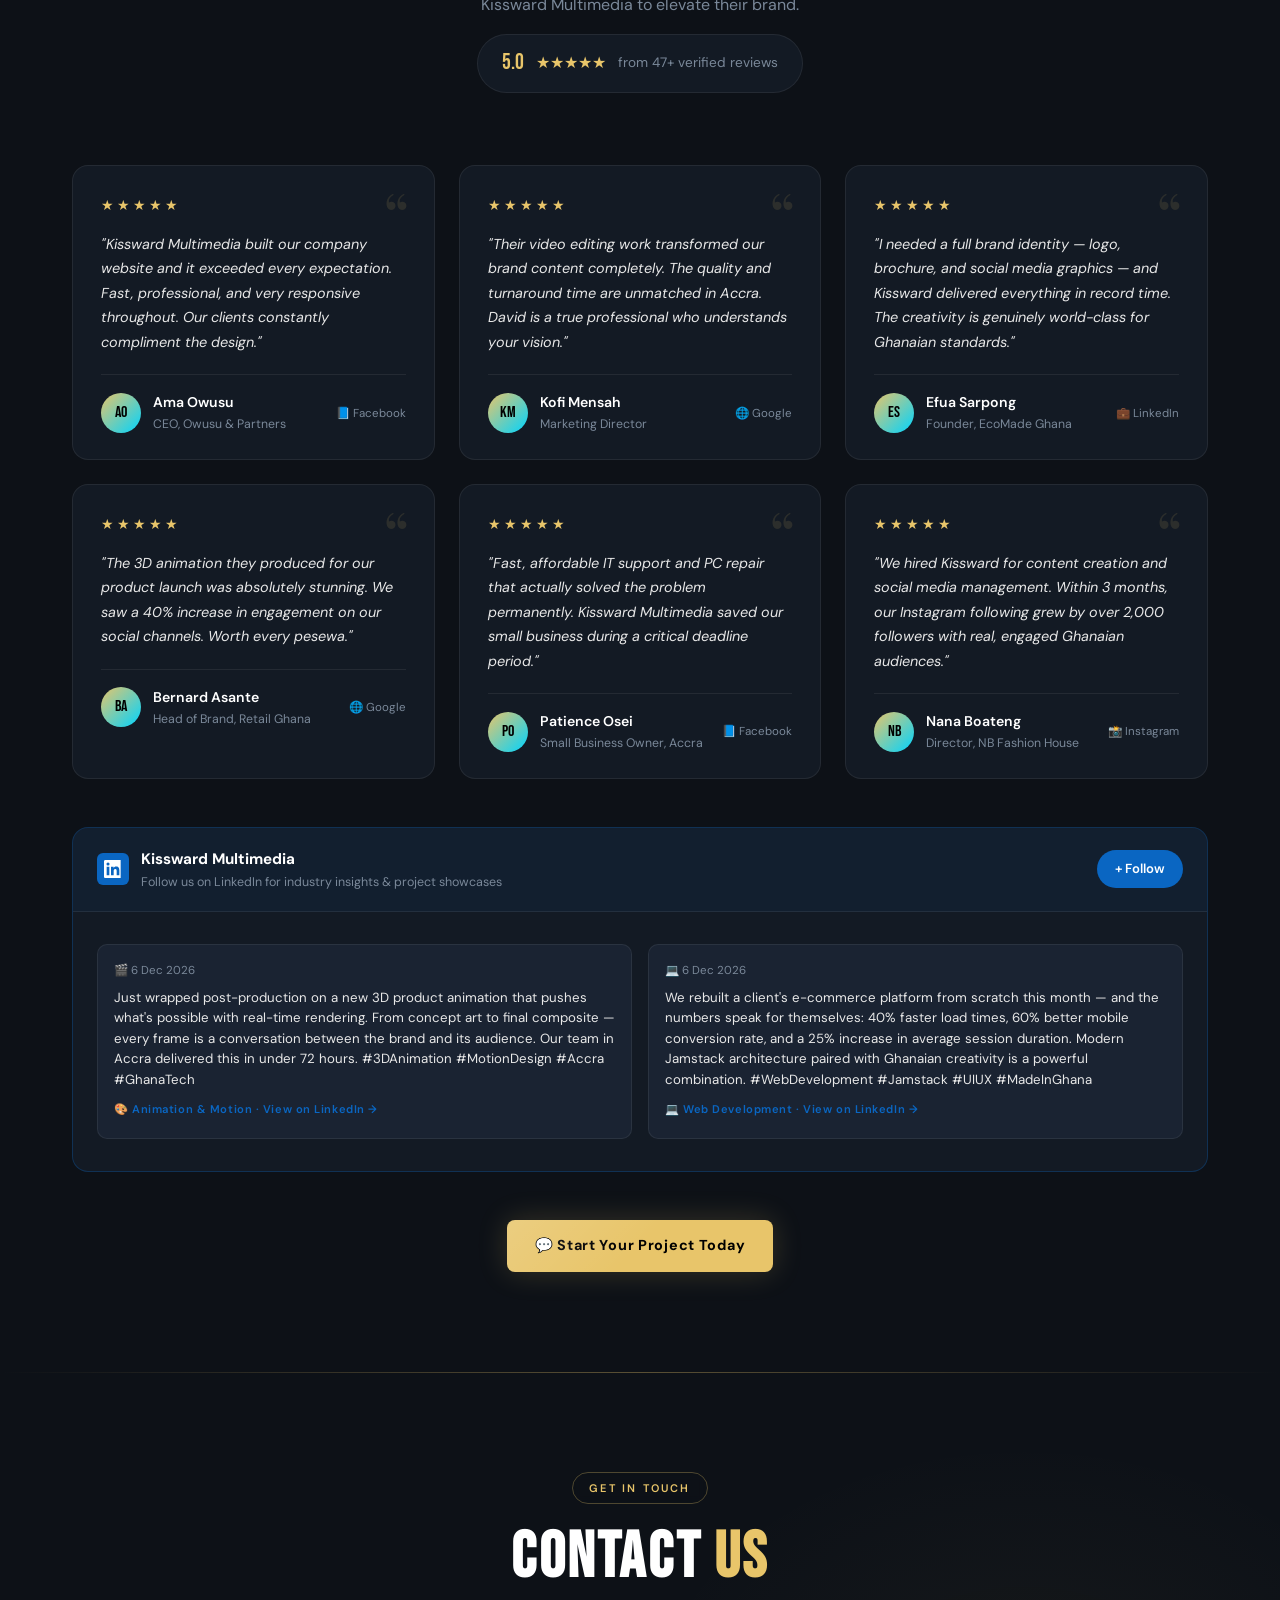
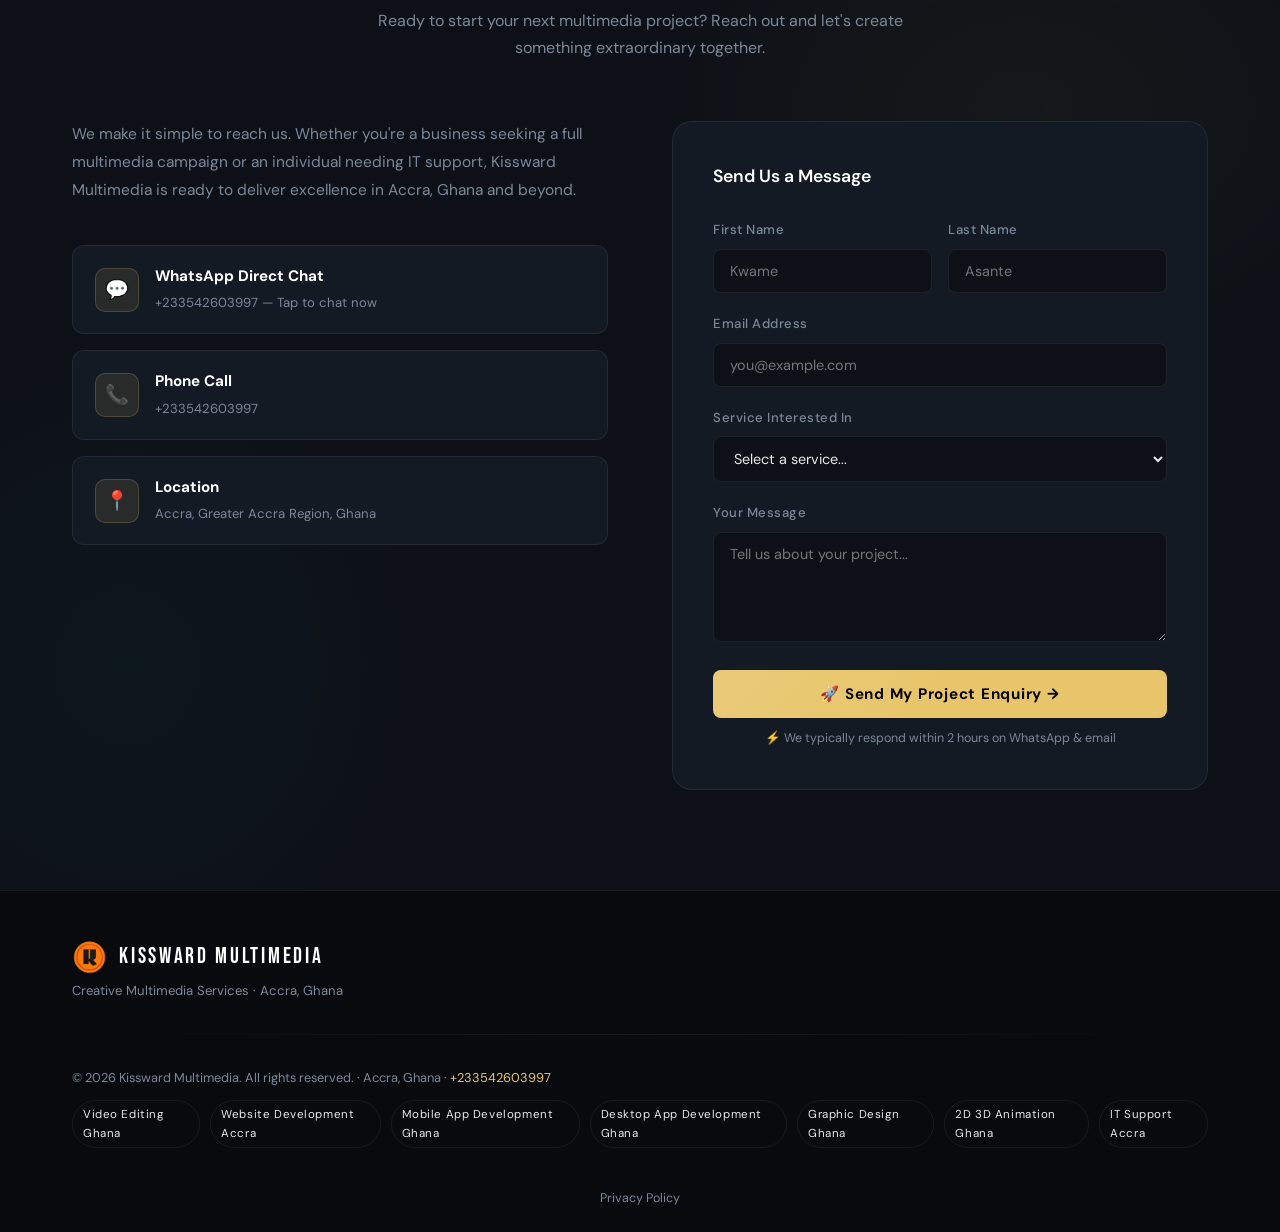
==== commit e035f1fc: "Add Google Play apps showcase section - New #apps section directly under the hero featuring Orb Tank" ====
--- a/index.html
+++ b/index.html
@@ -408,6 +408,51 @@
   }
   </script>
 
+  <!-- Structured data: mobile apps on Google Play -->
+  <script type="application/ld+json">
+  {
+    "@context": "https://schema.org",
+    "@type": "ItemList",
+    "name": "Kissward Multimedia apps on Google Play",
+    "itemListElement": [
+      {
+        "@type": "ListItem",
+        "position": 1,
+        "item": {
+          "@type": "SoftwareApplication",
+          "name": "Orb Tanker",
+          "applicationCategory": "GameApplication",
+          "applicationSubCategory": "Arcade",
+          "operatingSystem": "Android",
+          "url": "https://play.google.com/store/apps/details?id=com.orbtanker.game",
+          "image": "https://kisswardmultimedia.github.io/kisswardmultimedia/img/apps/orbtanker-icon.png",
+          "description": "A vibrant, fast-paced marble shooter. Aim your tanker, match three or more orbs and blast the chain before it reaches your base across 50 hand-tuned levels in five Knight worlds.",
+          "author": { "@type": "Organization", "name": "A Brighter Day", "url": "https://www.kisswardmultimedia.top/" },
+          "offers": { "@type": "Offer", "price": "0", "priceCurrency": "USD" },
+          "contentRating": "Rated for 3+"
+        }
+      },
+      {
+        "@type": "ListItem",
+        "position": 2,
+        "item": {
+          "@type": "SoftwareApplication",
+          "name": "Timeless Bible Stories - Kids",
+          "applicationCategory": "EducationalApplication",
+          "applicationSubCategory": "Kids & Family",
+          "operatingSystem": "Android",
+          "url": "https://play.google.com/store/apps/details?id=com.kisswardmultimedia.timelessbiblestories",
+          "image": "https://kisswardmultimedia.github.io/kisswardmultimedia/img/apps/timeless-bible-stories-icon.png",
+          "description": "A gentle, beautifully illustrated storybook for children with 52 timeless Bible stories, read-aloud narration and quizzes. No ads, no tracking, works fully offline.",
+          "author": { "@type": "Organization", "name": "A Brighter Day", "url": "https://www.kisswardmultimedia.top/" },
+          "offers": { "@type": "Offer", "price": "0", "priceCurrency": "USD" },
+          "contentRating": "Rated for 3+"
+        }
+      }
+    ]
+  }
+  </script>
+
   <!-- Performance: Preconnect -->
   <link rel="preconnect" href="https://fonts.googleapis.com" />
   <link rel="preconnect" href="https://fonts.gstatic.com" crossorigin />
@@ -2186,6 +2231,7 @@
       <ul class="nav-links" role="list">
         <li><a href="#about">About</a></li>
         <li><a href="#services">Services</a></li>
+        <li><a href="#apps">Apps</a></li>
         <li><a href="#portfolio">Portfolio</a></li>
         <li><a href="#testimonials">Reviews</a></li>
         <li><a href="#blog">Blog</a></li>
@@ -2199,6 +2245,7 @@
     <div class="mobile-menu" id="mobile-menu" role="menu">
       <a href="#about" role="menuitem">About Us</a>
       <a href="#services" role="menuitem">Our Services</a>
+      <a href="#apps" role="menuitem">Our Apps</a>
       <a href="#portfolio" role="menuitem">Portfolio</a>
       <a href="#testimonials" role="menuitem">Client Reviews</a>
       <a href="#blog" role="menuitem">Tech Blog</a>
@@ -2290,6 +2337,81 @@
           </div>
         </div>
       </div>
+    </div>
+  </div>
+</section>
+
+<!-- APPS / GOOGLE PLAY -->
+<section id="apps" class="apps-section" aria-labelledby="apps-heading">
+  <div class="apps-orb apps-orb--gold" aria-hidden="true"></div>
+  <div class="apps-orb apps-orb--cyan" aria-hidden="true"></div>
+  <div class="container">
+    <div class="apps-head reveal">
+      <span class="section-tag">Now on Google Play</span>
+      <h2 id="apps-heading" class="section-title">Built in Accra.<br><span class="gold">Loved on Google Play.</span></h2>
+      <p class="apps-sub">Original apps designed, developed and published by Kissward Multimedia — from a fast-paced arcade marble shooter to a gentle storybook for little hearts. Free to download, no sign-up needed.</p>
+    </div>
+
+    <div class="apps-grid">
+      <!-- Orb Tanker -->
+      <article class="app-card reveal reveal-delay-1">
+        <div class="app-top">
+          <div class="app-icon-wrap">
+            <img src="img/apps/orbtanker-icon.png" alt="Orb Tanker app icon" width="96" height="96" loading="lazy" decoding="async">
+          </div>
+          <div class="app-meta">
+            <span class="app-kicker">Arcade · Marble Shooter</span>
+            <h3 class="app-name">Orb Tanker</h3>
+            <div class="app-badges">
+              <span class="app-badge">Free to play</span>
+              <span class="app-badge">Rated 3+</span>
+              <span class="app-badge app-badge--ok">Offline</span>
+            </div>
+          </div>
+        </div>
+        <p class="app-desc">A vibrant, fast-paced marble shooter with a fresh twist. Aim your tanker, match three or more orbs and blast the chain before it reaches your base — across 50 hand-tuned levels set in five neon Knight worlds.</p>
+        <ul class="app-features">
+          <li>50 levels across 5 Knight worlds</li>
+          <li>Bomb, laser, slow-mo &amp; fireball power-ups</li>
+          <li>No accounts — just tap and play</li>
+        </ul>
+        <div class="app-cta">
+          <a class="play-badge-link" href="https://play.google.com/store/apps/details?id=com.orbtanker.game" target="_blank" rel="noopener" aria-label="Download Orb Tanker on Google Play">
+            <img src="img/apps/google-play-badge.png" alt="Get it on Google Play" width="646" height="250" loading="lazy" decoding="async">
+          </a>
+          <span class="app-note">Free · Android</span>
+        </div>
+      </article>
+
+      <!-- Timeless Bible Stories -->
+      <article class="app-card app-card--bible reveal reveal-delay-2">
+        <div class="app-top">
+          <div class="app-icon-wrap">
+            <img src="img/apps/timeless-bible-stories-icon.png" alt="Timeless Bible Stories app icon" width="96" height="96" loading="lazy" decoding="async">
+          </div>
+          <div class="app-meta">
+            <span class="app-kicker">Kids &amp; Family · Education</span>
+            <h3 class="app-name">Timeless Bible Stories</h3>
+            <div class="app-badges">
+              <span class="app-badge">Free</span>
+              <span class="app-badge">Rated 3+</span>
+              <span class="app-badge app-badge--ok">No ads</span>
+            </div>
+          </div>
+        </div>
+        <p class="app-desc">A gentle, beautifully illustrated storybook where little hearts explore God's Word. 52 timeless Bible stories with read-aloud narration, soft music and playful quizzes — calm, safe and made for families.</p>
+        <ul class="app-features">
+          <li>52 illustrated stories with narration</li>
+          <li>Fun quizzes after every story</li>
+          <li>No tracking · COPPA-friendly · fully offline</li>
+        </ul>
+        <div class="app-cta">
+          <a class="play-badge-link" href="https://play.google.com/store/apps/details?id=com.kisswardmultimedia.timelessbiblestories" target="_blank" rel="noopener" aria-label="Download Timeless Bible Stories on Google Play">
+            <img src="img/apps/google-play-badge.png" alt="Get it on Google Play" width="646" height="250" loading="lazy" decoding="async">
+          </a>
+          <span class="app-note">Free · Android · Offline</span>
+        </div>
+      </article>
     </div>
   </div>
 </section>
@@ -3095,6 +3217,7 @@
           <a href="#home">Home</a>
           <a href="#about">About</a>
           <a href="#services">Services</a>
+          <a href="#apps">Apps</a>
           <a href="#portfolio">Portfolio</a>
           <a href="#blog">Blog</a>
           <a href="#social">Connect</a>
--- a/assets/css/style.css
+++ b/assets/css/style.css
@@ -2638,3 +2638,272 @@
   background: rgba(232,197,106,0.08);
   border-color: var(--gold);
 }
+
+/* --- Apps / Google Play --- */
+.apps-section {
+  position: relative;
+  padding: 96px 0 100px;
+  overflow: hidden;
+  background:
+    radial-gradient(900px 420px at 12% 0%, rgba(232,197,106,0.08), transparent 62%),
+    radial-gradient(760px 380px at 88% 14%, rgba(0,212,255,0.07), transparent 64%),
+    linear-gradient(180deg, var(--bg) 0%, #090d13 45%, var(--bg2) 100%);
+  border-bottom: 1px solid var(--border);
+}
+.apps-section::before {
+  content: '';
+  position: absolute; top: 0; left: 0; right: 0; height: 1px;
+  background: linear-gradient(90deg, transparent, rgba(232,197,106,0.5), rgba(0,212,255,0.35), transparent);
+}
+.apps-orb {
+  position: absolute;
+  border-radius: 50%;
+  filter: blur(80px);
+  pointer-events: none;
+}
+.apps-orb--gold { width: 340px; height: 340px; top: -130px; left: -70px; background: rgba(232,197,106,0.11); }
+.apps-orb--cyan { width: 300px; height: 300px; bottom: -150px; right: -50px; background: rgba(0,212,255,0.10); }
+
+.apps-head {
+  text-align: center;
+  max-width: 780px;
+  margin: 0 auto 54px;
+}
+.apps-head .section-title { margin-bottom: 14px; }
+.apps-sub {
+  font-size: 1.02rem;
+  line-height: 1.75;
+  color: var(--muted);
+  max-width: 660px;
+  margin: 0 auto;
+}
+
+.apps-grid {
+  display: grid;
+  grid-template-columns: repeat(2, minmax(0, 1fr));
+  gap: 26px;
+  max-width: 1020px;
+  margin: 0 auto;
+}
+
+.app-card {
+  position: relative;
+  display: flex;
+  flex-direction: column;
+  padding: 30px 30px 28px;
+  border-radius: var(--radius-lg);
+  border: 1px solid rgba(255,255,255,0.08);
+  background:
+    radial-gradient(420px 200px at 100% 0%, rgba(232,197,106,0.09), transparent 66%),
+    linear-gradient(165deg, #141c28 0%, #0b1017 64%);
+  box-shadow: 0 18px 44px rgba(0,0,0,0.38);
+  overflow: hidden;
+  isolation: isolate;
+  transition: transform var(--transition), border-color var(--transition), box-shadow var(--transition);
+}
+.app-card::after {
+  content: '';
+  position: absolute; top: 0; left: 30px; right: 30px; height: 2px;
+  border-radius: 0 0 2px 2px;
+  background: linear-gradient(90deg, var(--gold), rgba(232,197,106,0));
+  opacity: 0.55;
+  transition: opacity var(--transition);
+}
+.app-card:hover {
+  transform: translateY(-6px);
+  border-color: rgba(232,197,106,0.34);
+  box-shadow: 0 28px 62px rgba(0,0,0,0.5), 0 0 30px rgba(232,197,106,0.16);
+}
+.app-card:hover::after { opacity: 1; }
+
+.app-card--bible {
+  background:
+    radial-gradient(420px 200px at 100% 0%, rgba(0,212,255,0.10), transparent 66%),
+    linear-gradient(165deg, #121c28 0%, #0a1017 64%);
+}
+.app-card--bible::after { background: linear-gradient(90deg, var(--cyan), rgba(0,212,255,0)); }
+.app-card--bible:hover {
+  border-color: rgba(0,212,255,0.32);
+  box-shadow: 0 28px 62px rgba(0,0,0,0.5), 0 0 30px rgba(0,212,255,0.14);
+}
+
+.app-top {
+  display: flex;
+  align-items: center;
+  gap: 18px;
+  margin-bottom: 18px;
+}
+.app-icon-wrap {
+  position: relative;
+  flex: 0 0 auto;
+  width: 92px;
+  height: 92px;
+  border-radius: 24px;
+  background: linear-gradient(150deg, rgba(255,255,255,0.16), rgba(255,255,255,0.03));
+  box-shadow: 0 12px 28px rgba(0,0,0,0.45), inset 0 0 0 1px rgba(255,255,255,0.09);
+  transition: transform var(--transition-bounce), box-shadow var(--transition);
+}
+.app-icon-wrap img {
+  display: block;
+  width: 100%;
+  height: 100%;
+  border-radius: 23px;
+  object-fit: cover;
+}
+.app-card:hover .app-icon-wrap {
+  transform: scale(1.05) rotate(-1.5deg);
+  box-shadow: 0 16px 34px rgba(0,0,0,0.5), inset 0 0 0 1px rgba(255,255,255,0.16);
+}
+.app-meta { min-width: 0; }
+.app-kicker {
+  display: block;
+  font-family: var(--font-body);
+  font-size: 0.66rem;
+  font-weight: 600;
+  letter-spacing: 0.16em;
+  text-transform: uppercase;
+  color: var(--gold);
+  margin-bottom: 7px;
+}
+.app-card--bible .app-kicker { color: var(--cyan); }
+.app-name {
+  font-family: var(--font-disp);
+  font-size: clamp(1.65rem, 2.6vw, 2rem);
+  font-weight: 400;
+  letter-spacing: 0.045em;
+  line-height: 1.02;
+  color: var(--white);
+  margin: 0 0 10px;
+}
+.app-badges {
+  display: flex;
+  flex-wrap: wrap;
+  gap: 6px;
+}
+.app-badge {
+  font-size: 0.64rem;
+  font-weight: 600;
+  letter-spacing: 0.06em;
+  text-transform: uppercase;
+  color: var(--muted);
+  background: rgba(255,255,255,0.03);
+  border: 1px solid rgba(255,255,255,0.1);
+  padding: 4px 9px;
+  border-radius: 100px;
+  white-space: nowrap;
+}
+.app-badge--ok {
+  color: #7ee0a0;
+  border-color: rgba(126,224,160,0.26);
+  background: rgba(126,224,160,0.07);
+}
+
+.app-desc {
+  font-size: 0.94rem;
+  line-height: 1.72;
+  color: #a9b4c2;
+  margin: 0 0 18px;
+}
+.app-features {
+  list-style: none;
+  margin: 0 0 24px;
+  padding: 0;
+  display: flex;
+  flex-direction: column;
+  gap: 9px;
+}
+.app-features li {
+  position: relative;
+  padding-left: 22px;
+  font-size: 0.855rem;
+  line-height: 1.5;
+  color: #c3ccd8;
+}
+.app-features li::before {
+  content: '';
+  position: absolute;
+  left: 0;
+  top: 0.45em;
+  width: 9px;
+  height: 9px;
+  border-radius: 50%;
+  background: linear-gradient(135deg, var(--gold), var(--gold2));
+  box-shadow: 0 0 9px rgba(232,197,106,0.55);
+}
+.app-card--bible .app-features li::before {
+  background: linear-gradient(135deg, var(--cyan), #7ef0ff);
+  box-shadow: 0 0 9px rgba(0,212,255,0.5);
+}
+
+.app-cta {
+  display: flex;
+  align-items: center;
+  justify-content: space-between;
+  gap: 16px;
+  flex-wrap: wrap;
+  margin-top: auto;
+}
+.play-badge-link {
+  display: inline-block;
+  line-height: 0;
+  border-radius: 10px;
+  transition: transform var(--transition), filter var(--transition);
+}
+.play-badge-link img {
+  display: block;
+  height: 52px;
+  width: auto;
+  border-radius: 10px;
+}
+.play-badge-link:hover {
+  transform: translateY(-2px);
+  filter: brightness(1.12) drop-shadow(0 8px 20px rgba(232,197,106,0.25));
+}
+.app-card--bible .play-badge-link:hover {
+  filter: brightness(1.12) drop-shadow(0 8px 20px rgba(0,212,255,0.22));
+}
+.play-badge-link:focus-visible {
+  outline: 2px solid var(--gold);
+  outline-offset: 4px;
+}
+.app-note {
+  font-size: 0.74rem;
+  letter-spacing: 0.03em;
+  color: var(--muted);
+  white-space: nowrap;
+}
+
+@media (max-width: 900px) {
+  .apps-section { padding: 74px 0 80px; }
+  .apps-head { margin-bottom: 40px; }
+  .apps-grid {
+    grid-template-columns: 1fr;
+    max-width: 560px;
+    gap: 20px;
+  }
+  .app-card { padding: 26px 24px 24px; }
+  .app-icon-wrap { width: 80px; height: 80px; border-radius: 21px; }
+  .app-icon-wrap img { border-radius: 20px; }
+  .app-cta { justify-content: flex-start; }
+}
+@media (max-width: 480px) {
+  .apps-section { padding: 60px 0 68px; }
+  .app-top { gap: 14px; }
+  .app-icon-wrap { width: 68px; height: 68px; border-radius: 18px; }
+  .app-icon-wrap img { border-radius: 17px; }
+  .app-name { font-size: 1.55rem; }
+  .app-desc { font-size: 0.9rem; }
+  .play-badge-link img { height: 46px; }
+  .app-note { font-size: 0.72rem; }
+}
+@media (prefers-reduced-motion: reduce) {
+  .app-card,
+  .app-card:hover,
+  .app-icon-wrap,
+  .app-card:hover .app-icon-wrap,
+  .play-badge-link,
+  .play-badge-link:hover {
+    transform: none !important;
+    transition: none !important;
+  }
+}
--- a/assets/css/style.css
+++ b/assets/css/style.css
@@ -2638,3 +2638,272 @@
   background: rgba(232,197,106,0.08);
   border-color: var(--gold);
 }
+
+/* --- Apps / Google Play --- */
+.apps-section {
+  position: relative;
+  padding: 96px 0 100px;
+  overflow: hidden;
+  background:
+    radial-gradient(900px 420px at 12% 0%, rgba(232,197,106,0.08), transparent 62%),
+    radial-gradient(760px 380px at 88% 14%, rgba(0,212,255,0.07), transparent 64%),
+    linear-gradient(180deg, var(--bg) 0%, #090d13 45%, var(--bg2) 100%);
+  border-bottom: 1px solid var(--border);
+}
+.apps-section::before {
+  content: '';
+  position: absolute; top: 0; left: 0; right: 0; height: 1px;
+  background: linear-gradient(90deg, transparent, rgba(232,197,106,0.5), rgba(0,212,255,0.35), transparent);
+}
+.apps-orb {
+  position: absolute;
+  border-radius: 50%;
+  filter: blur(80px);
+  pointer-events: none;
+}
+.apps-orb--gold { width: 340px; height: 340px; top: -130px; left: -70px; background: rgba(232,197,106,0.11); }
+.apps-orb--cyan { width: 300px; height: 300px; bottom: -150px; right: -50px; background: rgba(0,212,255,0.10); }
+
+.apps-head {
+  text-align: center;
+  max-width: 780px;
+  margin: 0 auto 54px;
+}
+.apps-head .section-title { margin-bottom: 14px; }
+.apps-sub {
+  font-size: 1.02rem;
+  line-height: 1.75;
+  color: var(--muted);
+  max-width: 660px;
+  margin: 0 auto;
+}
+
+.apps-grid {
+  display: grid;
+  grid-template-columns: repeat(2, minmax(0, 1fr));
+  gap: 26px;
+  max-width: 1020px;
+  margin: 0 auto;
+}
+
+.app-card {
+  position: relative;
+  display: flex;
+  flex-direction: column;
+  padding: 30px 30px 28px;
+  border-radius: var(--radius-lg);
+  border: 1px solid rgba(255,255,255,0.08);
+  background:
+    radial-gradient(420px 200px at 100% 0%, rgba(232,197,106,0.09), transparent 66%),
+    linear-gradient(165deg, #141c28 0%, #0b1017 64%);
+  box-shadow: 0 18px 44px rgba(0,0,0,0.38);
+  overflow: hidden;
+  isolation: isolate;
+  transition: transform var(--transition), border-color var(--transition), box-shadow var(--transition);
+}
+.app-card::after {
+  content: '';
+  position: absolute; top: 0; left: 30px; right: 30px; height: 2px;
+  border-radius: 0 0 2px 2px;
+  background: linear-gradient(90deg, var(--gold), rgba(232,197,106,0));
+  opacity: 0.55;
+  transition: opacity var(--transition);
+}
+.app-card:hover {
+  transform: translateY(-6px);
+  border-color: rgba(232,197,106,0.34);
+  box-shadow: 0 28px 62px rgba(0,0,0,0.5), 0 0 30px rgba(232,197,106,0.16);
+}
+.app-card:hover::after { opacity: 1; }
+
+.app-card--bible {
+  background:
+    radial-gradient(420px 200px at 100% 0%, rgba(0,212,255,0.10), transparent 66%),
+    linear-gradient(165deg, #121c28 0%, #0a1017 64%);
+}
+.app-card--bible::after { background: linear-gradient(90deg, var(--cyan), rgba(0,212,255,0)); }
+.app-card--bible:hover {
+  border-color: rgba(0,212,255,0.32);
+  box-shadow: 0 28px 62px rgba(0,0,0,0.5), 0 0 30px rgba(0,212,255,0.14);
+}
+
+.app-top {
+  display: flex;
+  align-items: center;
+  gap: 18px;
+  margin-bottom: 18px;
+}
+.app-icon-wrap {
+  position: relative;
+  flex: 0 0 auto;
+  width: 92px;
+  height: 92px;
+  border-radius: 24px;
+  background: linear-gradient(150deg, rgba(255,255,255,0.16), rgba(255,255,255,0.03));
+  box-shadow: 0 12px 28px rgba(0,0,0,0.45), inset 0 0 0 1px rgba(255,255,255,0.09);
+  transition: transform var(--transition-bounce), box-shadow var(--transition);
+}
+.app-icon-wrap img {
+  display: block;
+  width: 100%;
+  height: 100%;
+  border-radius: 23px;
+  object-fit: cover;
+}
+.app-card:hover .app-icon-wrap {
+  transform: scale(1.05) rotate(-1.5deg);
+  box-shadow: 0 16px 34px rgba(0,0,0,0.5), inset 0 0 0 1px rgba(255,255,255,0.16);
+}
+.app-meta { min-width: 0; }
+.app-kicker {
+  display: block;
+  font-family: var(--font-body);
+  font-size: 0.66rem;
+  font-weight: 600;
+  letter-spacing: 0.16em;
+  text-transform: uppercase;
+  color: var(--gold);
+  margin-bottom: 7px;
+}
+.app-card--bible .app-kicker { color: var(--cyan); }
+.app-name {
+  font-family: var(--font-disp);
+  font-size: clamp(1.65rem, 2.6vw, 2rem);
+  font-weight: 400;
+  letter-spacing: 0.045em;
+  line-height: 1.02;
+  color: var(--white);
+  margin: 0 0 10px;
+}
+.app-badges {
+  display: flex;
+  flex-wrap: wrap;
+  gap: 6px;
+}
+.app-badge {
+  font-size: 0.64rem;
+  font-weight: 600;
+  letter-spacing: 0.06em;
+  text-transform: uppercase;
+  color: var(--muted);
+  background: rgba(255,255,255,0.03);
+  border: 1px solid rgba(255,255,255,0.1);
+  padding: 4px 9px;
+  border-radius: 100px;
+  white-space: nowrap;
+}
+.app-badge--ok {
+  color: #7ee0a0;
+  border-color: rgba(126,224,160,0.26);
+  background: rgba(126,224,160,0.07);
+}
+
+.app-desc {
+  font-size: 0.94rem;
+  line-height: 1.72;
+  color: #a9b4c2;
+  margin: 0 0 18px;
+}
+.app-features {
+  list-style: none;
+  margin: 0 0 24px;
+  padding: 0;
+  display: flex;
+  flex-direction: column;
+  gap: 9px;
+}
+.app-features li {
+  position: relative;
+  padding-left: 22px;
+  font-size: 0.855rem;
+  line-height: 1.5;
+  color: #c3ccd8;
+}
+.app-features li::before {
+  content: '';
+  position: absolute;
+  left: 0;
+  top: 0.45em;
+  width: 9px;
+  height: 9px;
+  border-radius: 50%;
+  background: linear-gradient(135deg, var(--gold), var(--gold2));
+  box-shadow: 0 0 9px rgba(232,197,106,0.55);
+}
+.app-card--bible .app-features li::before {
+  background: linear-gradient(135deg, var(--cyan), #7ef0ff);
+  box-shadow: 0 0 9px rgba(0,212,255,0.5);
+}
+
+.app-cta {
+  display: flex;
+  align-items: center;
+  justify-content: space-between;
+  gap: 16px;
+  flex-wrap: wrap;
+  margin-top: auto;
+}
+.play-badge-link {
+  display: inline-block;
+  line-height: 0;
+  border-radius: 10px;
+  transition: transform var(--transition), filter var(--transition);
+}
+.play-badge-link img {
+  display: block;
+  height: 52px;
+  width: auto;
+  border-radius: 10px;
+}
+.play-badge-link:hover {
+  transform: translateY(-2px);
+  filter: brightness(1.12) drop-shadow(0 8px 20px rgba(232,197,106,0.25));
+}
+.app-card--bible .play-badge-link:hover {
+  filter: brightness(1.12) drop-shadow(0 8px 20px rgba(0,212,255,0.22));
+}
+.play-badge-link:focus-visible {
+  outline: 2px solid var(--gold);
+  outline-offset: 4px;
+}
+.app-note {
+  font-size: 0.74rem;
+  letter-spacing: 0.03em;
+  color: var(--muted);
+  white-space: nowrap;
+}
+
+@media (max-width: 900px) {
+  .apps-section { padding: 74px 0 80px; }
+  .apps-head { margin-bottom: 40px; }
+  .apps-grid {
+    grid-template-columns: 1fr;
+    max-width: 560px;
+    gap: 20px;
+  }
+  .app-card { padding: 26px 24px 24px; }
+  .app-icon-wrap { width: 80px; height: 80px; border-radius: 21px; }
+  .app-icon-wrap img { border-radius: 20px; }
+  .app-cta { justify-content: flex-start; }
+}
+@media (max-width: 480px) {
+  .apps-section { padding: 60px 0 68px; }
+  .app-top { gap: 14px; }
+  .app-icon-wrap { width: 68px; height: 68px; border-radius: 18px; }
+  .app-icon-wrap img { border-radius: 17px; }
+  .app-name { font-size: 1.55rem; }
+  .app-desc { font-size: 0.9rem; }
+  .play-badge-link img { height: 46px; }
+  .app-note { font-size: 0.72rem; }
+}
+@media (prefers-reduced-motion: reduce) {
+  .app-card,
+  .app-card:hover,
+  .app-icon-wrap,
+  .app-card:hover .app-icon-wrap,
+  .play-badge-link,
+  .play-badge-link:hover {
+    transform: none !important;
+    transition: none !important;
+  }
+}
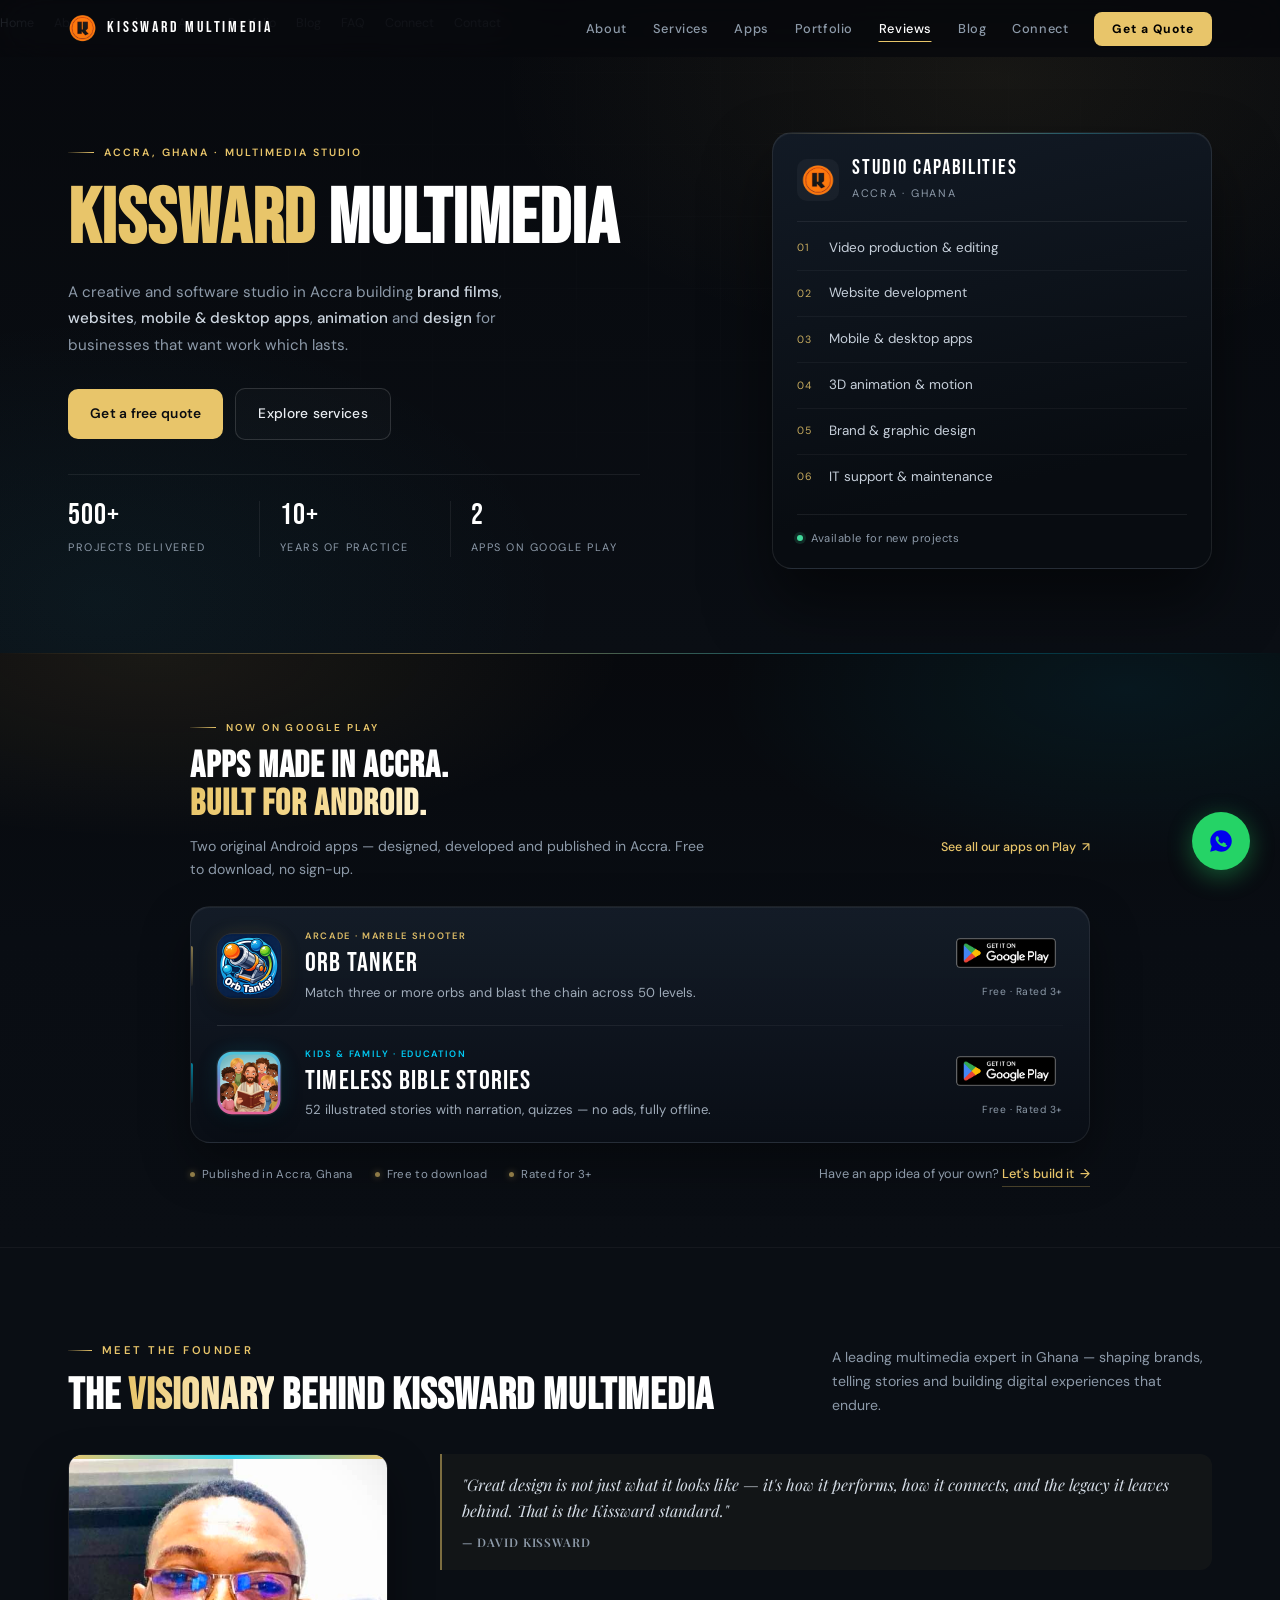
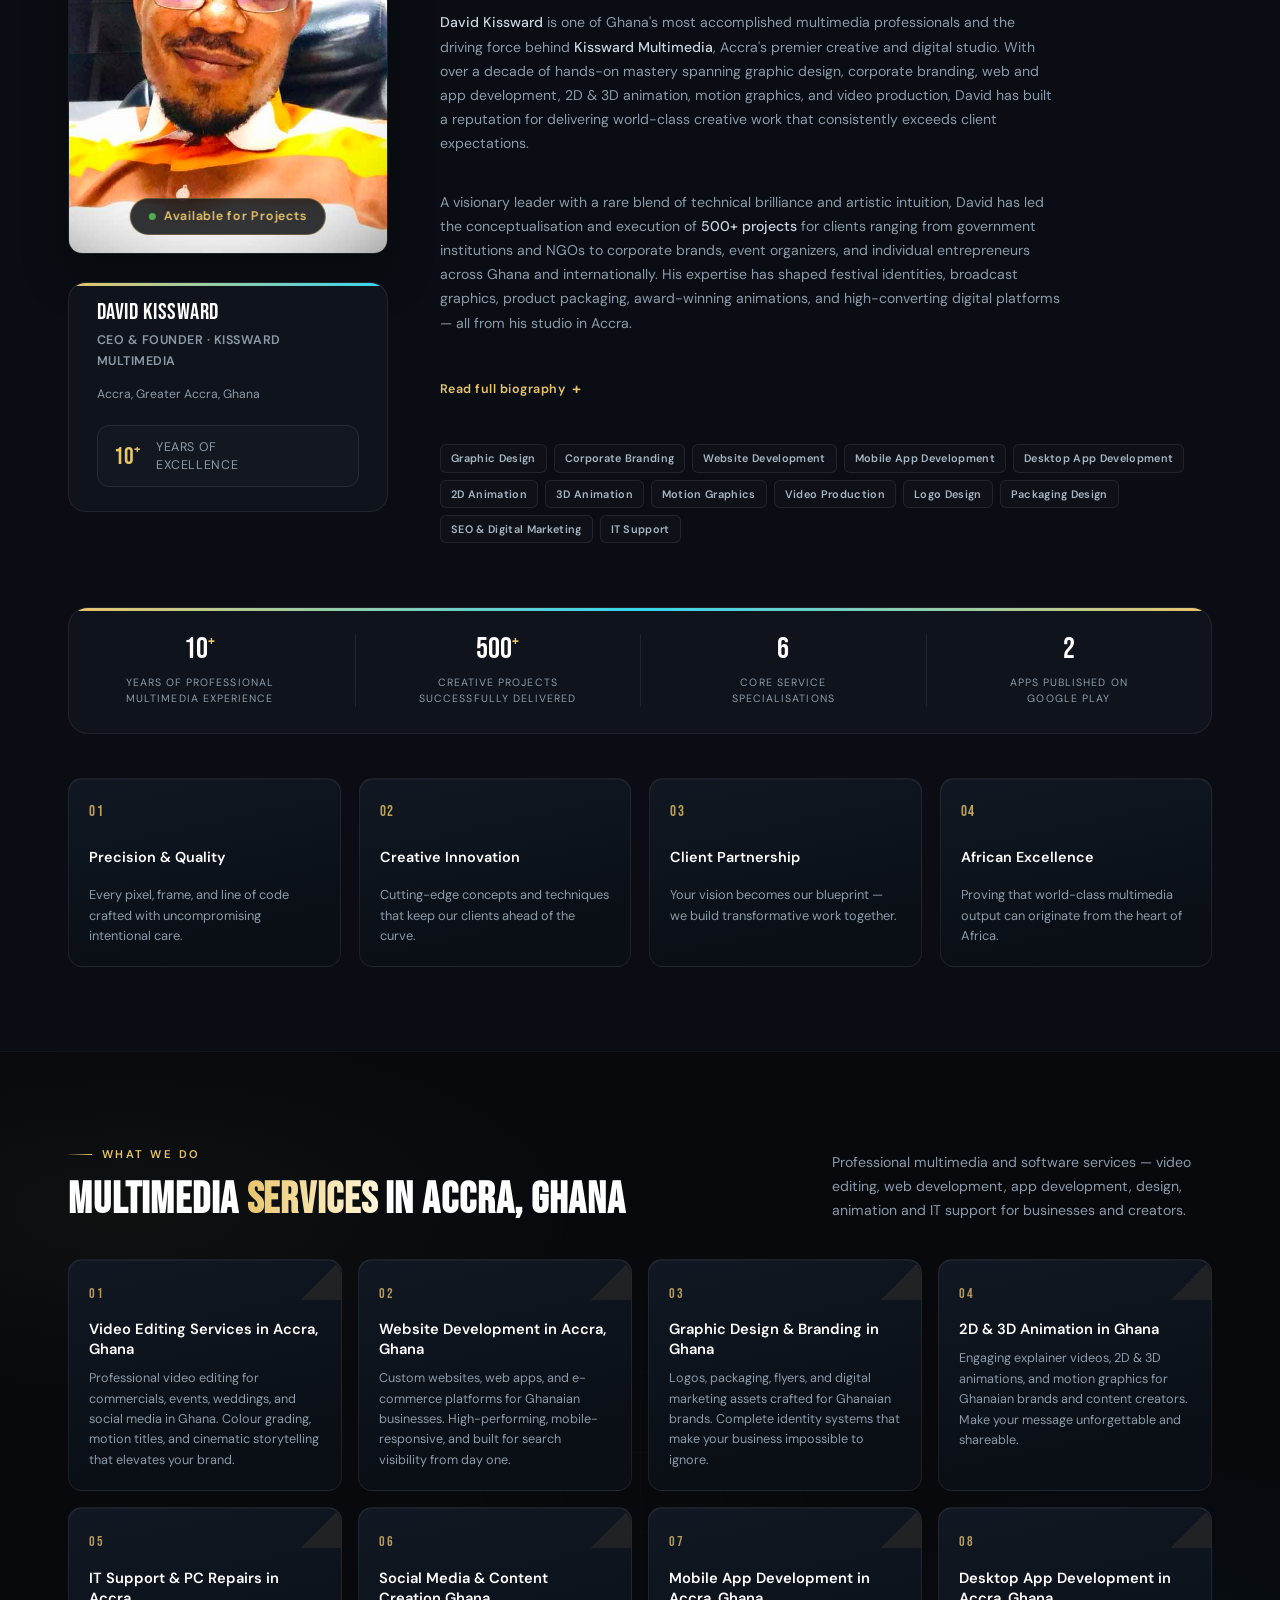
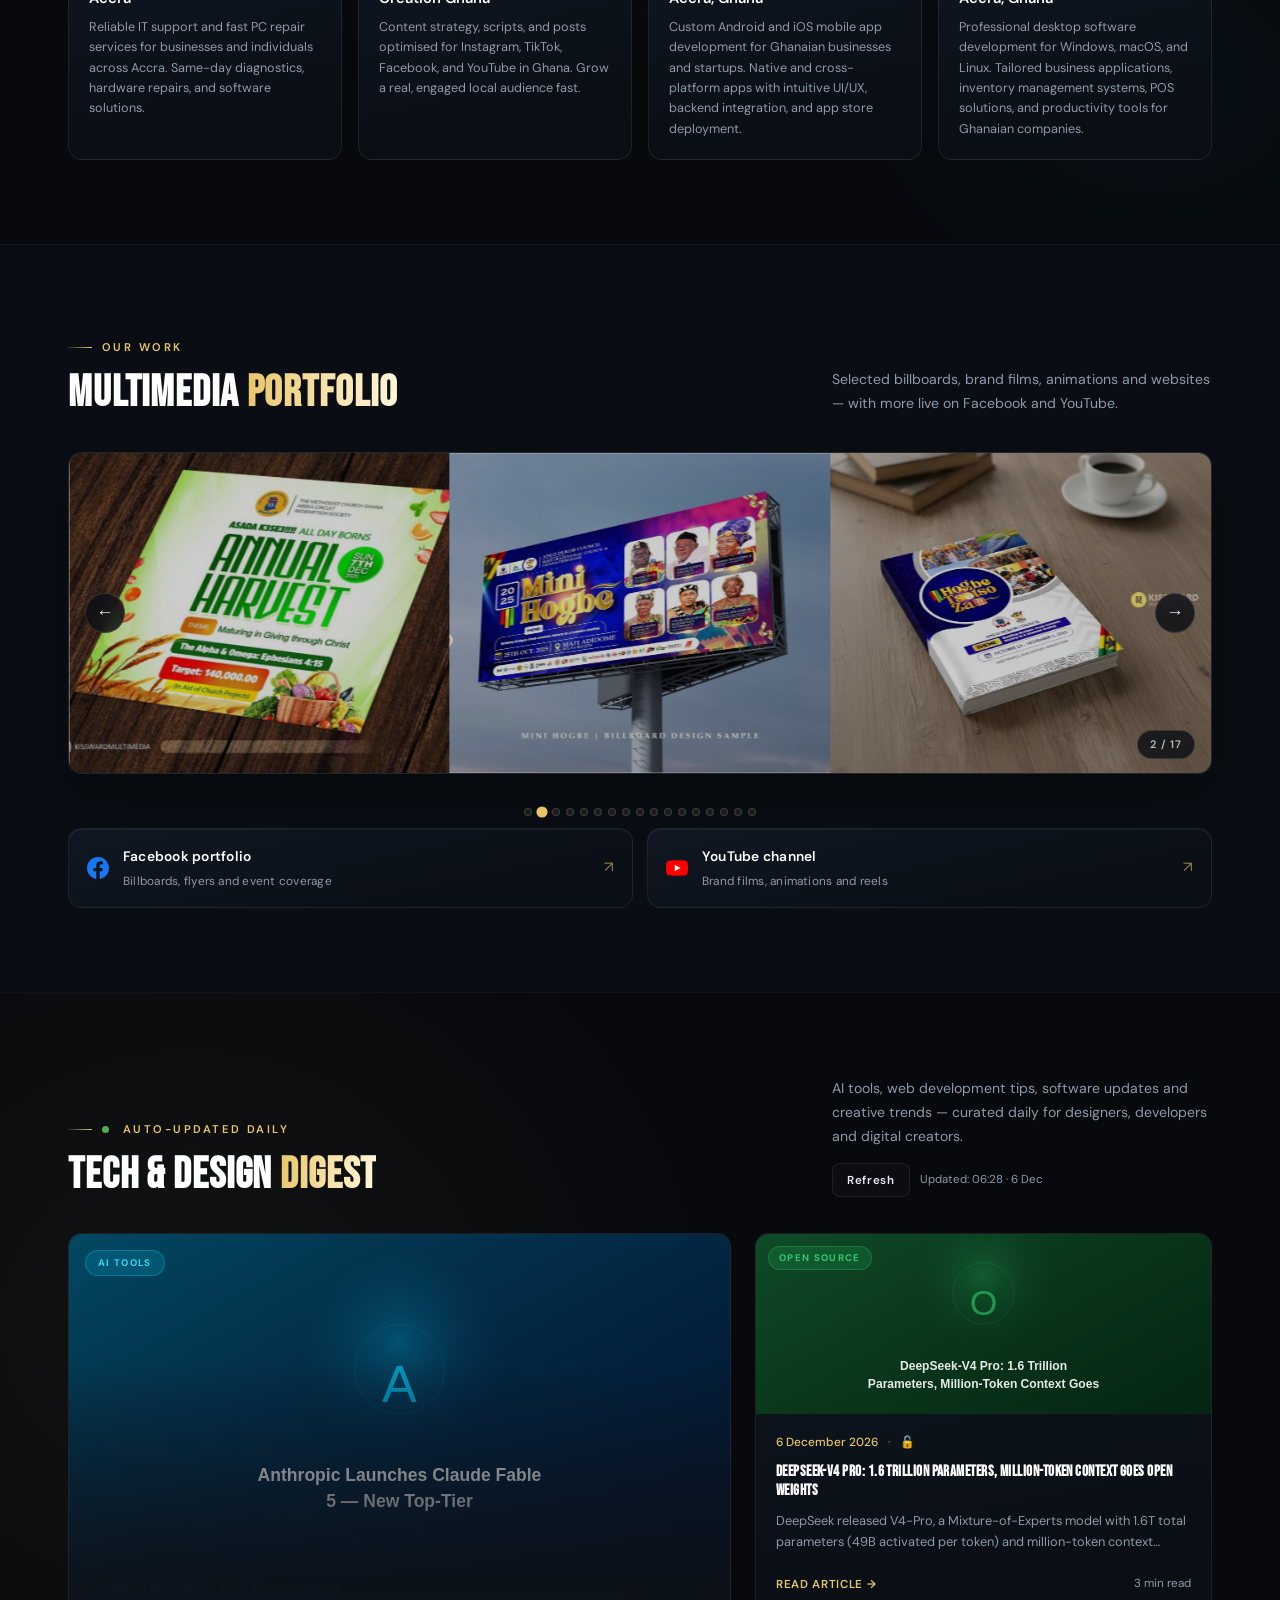
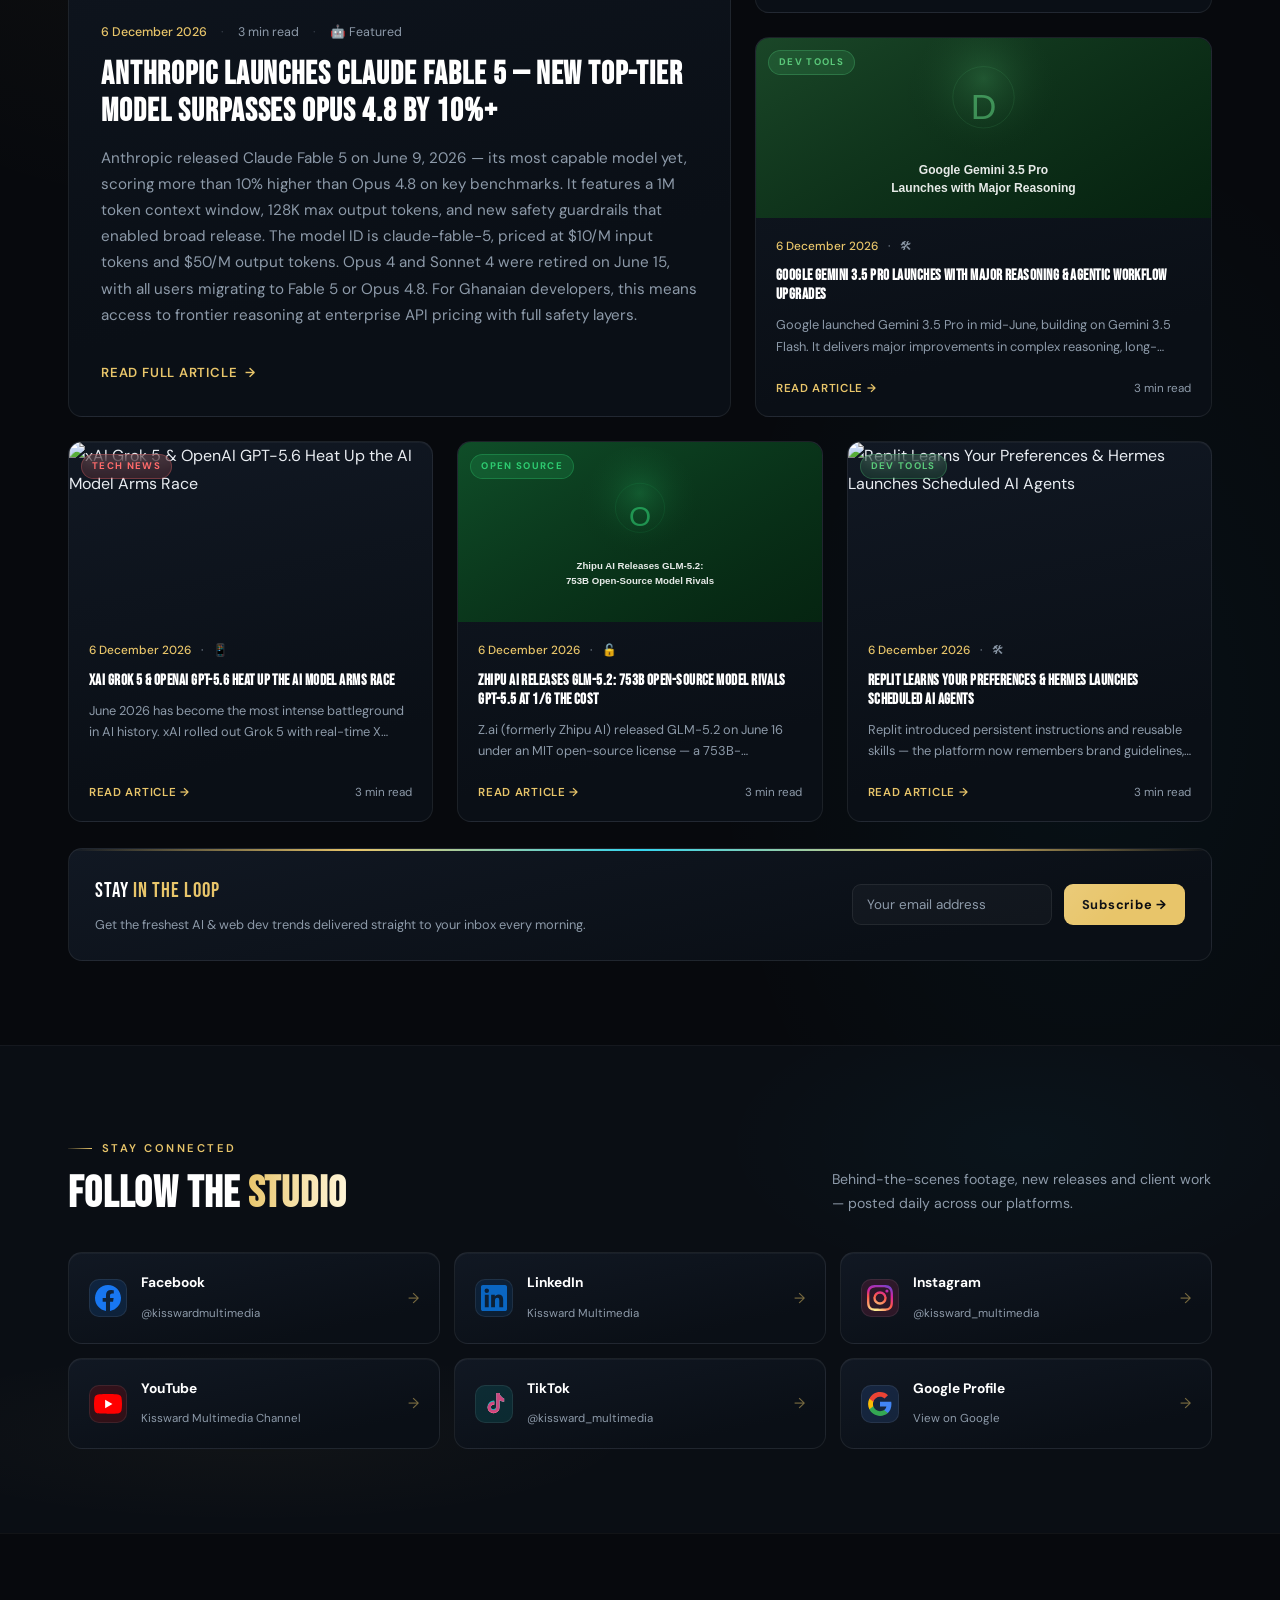
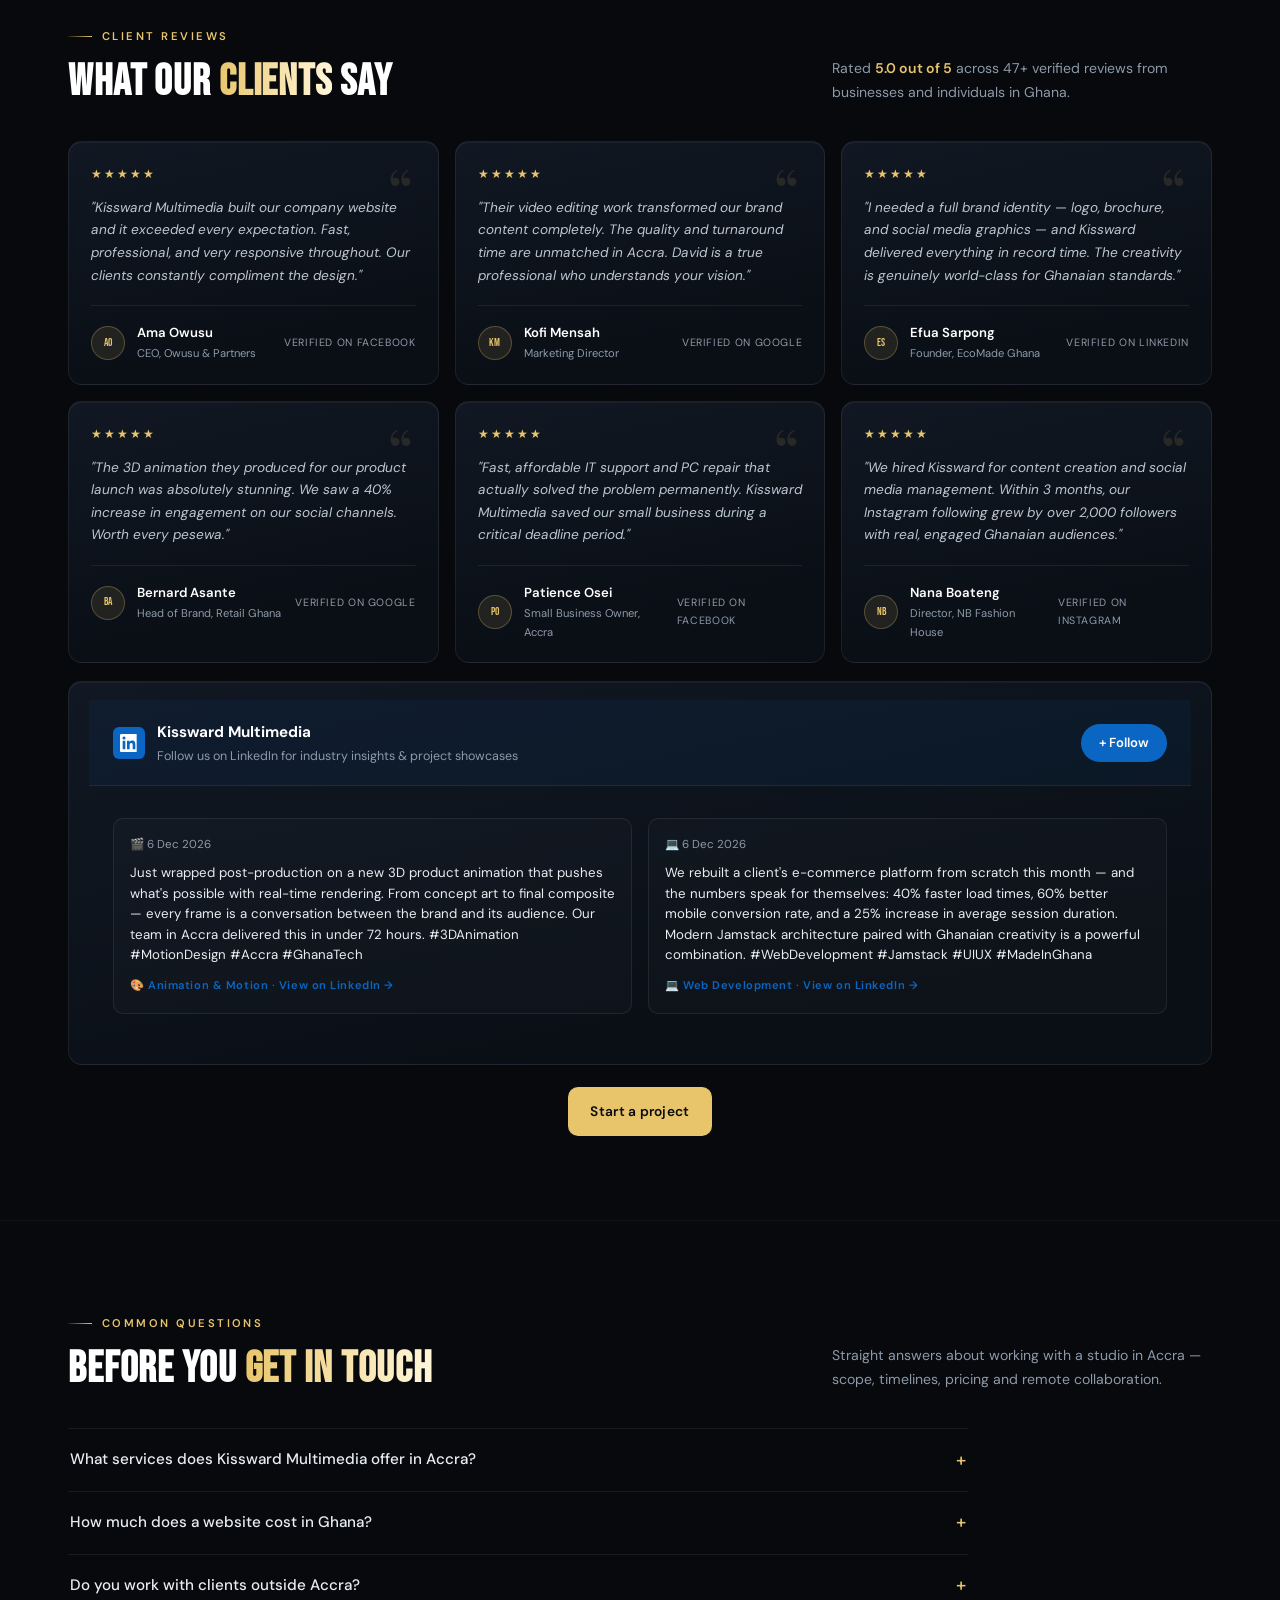
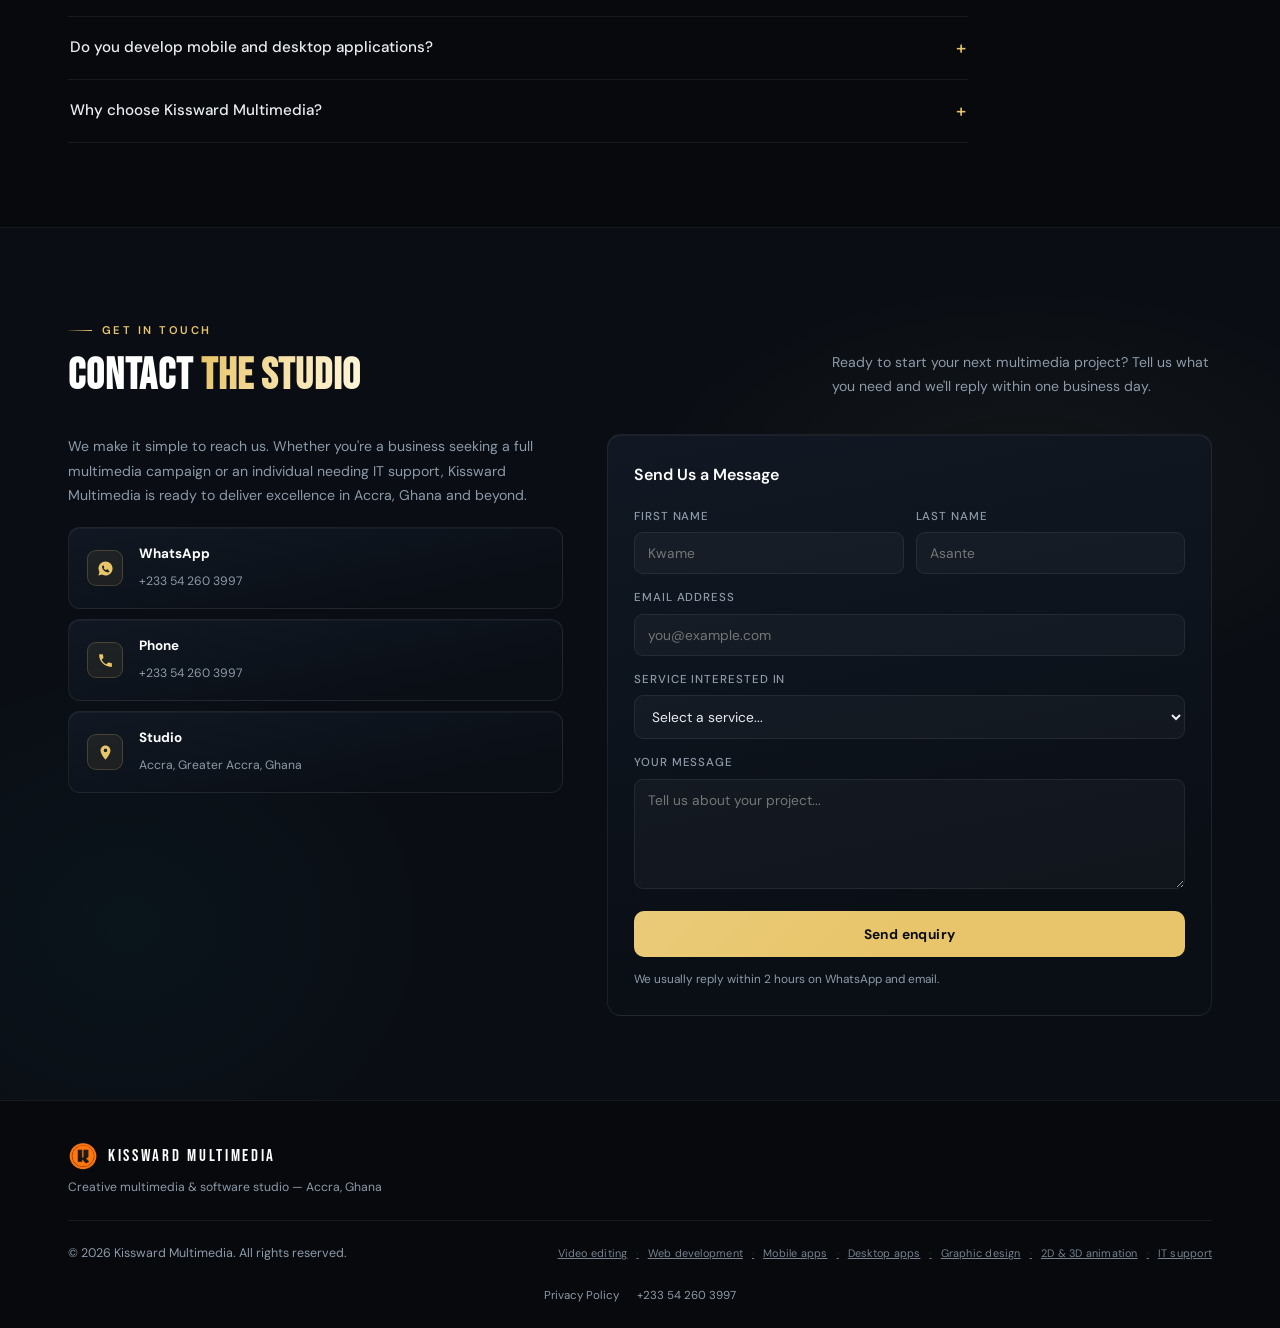
==== commit f1db2cda: "Redesign site: editorial dark studio UI, FAQ section, SEO overhaul - Rebuilt hero, section headers a" ====
--- a/index.html
+++ b/index.html
@@ -6,22 +6,18 @@
   <meta http-equiv="X-UA-Compatible" content="IE=edge" />
 
   <!-- SEO Meta Tags (crawlers must see these first) -->
-  <title>Video Editing, Web, Mobile &amp; Desktop App Development in Accra Ghana | Kissward Multimedia</title>
-  <meta name="description" content="Kissward Multimedia is Accra, Ghana's premier creative and software agency since 2015. Expert video editing, custom website development, mobile &amp; desktop app development, graphic design, 2D &amp; 3D animation, branding, and IT support. 500+ projects delivered. Get a free quote today!" />
-  <meta name="keywords" content="Kissward Multimedia, video editing Accra, website development Ghana, web design Accra, mobile app development Ghana, desktop application development Ghana, graphic design Ghana, animation services Ghana, IT support Accra, creative agency Ghana, branding Accra, motion graphics Ghana, digital agency Ghana, multimedia studio Accra, David Kissward, SEO Ghana, content creation Ghana, social media management Ghana, PC repair Accra, logo design Ghana, e-commerce development Ghana, software development Ghana" />
+  <title>Kissward Multimedia | Video, Web &amp; App Studio in Accra, Ghana</title>
+  <meta name="description" content="Accra studio for video production, website development, mobile apps, branding, animation and IT support. 500+ projects delivered across Ghana. Get a free quote." />
   <meta name="author" content="Kissward Multimedia" />
   <meta name="robots" content="index, follow, max-image-preview:large, max-snippet:-1, max-video-preview:-1" />
   <meta name="googlebot" content="index, follow, max-image-preview:large" />
-  <meta name="revisit-after" content="7 days" />
-  <meta name="language" content="English" />
   <meta name="format-detection" content="telephone=yes" />
-  <link rel="canonical" href="https://www.kisswardmultimedia.top/" />
-  <link rel="sitemap" type="application/xml" href="https://www.kisswardmultimedia.top/sitemap.xml" />
-  <link rel="alternate" hreflang="en-GH" href="https://www.kisswardmultimedia.top/" />
-  <link rel="alternate" hreflang="x-default" href="https://www.kisswardmultimedia.top/" />
+  <link rel="canonical" href="https://kisswardmultimedia.github.io/kisswardmultimedia/" />
+  <link rel="sitemap" type="application/xml" href="https://kisswardmultimedia.github.io/kisswardmultimedia/sitemap.xml" />
+  <link rel="alternate" hreflang="en-GH" href="https://kisswardmultimedia.github.io/kisswardmultimedia/" />
+  <link rel="alternate" hreflang="x-default" href="https://kisswardmultimedia.github.io/kisswardmultimedia/" />
   <meta name="google-site-verification" content="0Cglphdvb3oCo3Kw2rNbQ0v08Y8JmH9EL09MK2rgSBI" />
-  <meta name="msvalidate.01" content="Bing verification code (add yours)" />
-  <meta name="theme-color" content="#0a0a0a" />
+  <meta name="theme-color" content="#07090d" />
   <meta name="mobile-web-app-capable" content="yes" />
 
   <!-- Analytics & Tracking (loaded after SEO meta tags for crawl priority) -->
@@ -72,10 +68,10 @@
 
   <!-- Open Graph / Social -->
   <meta property="og:type" content="website" />
-  <meta property="og:url" content="https://www.kisswardmultimedia.top/" />
-  <meta property="og:title" content="Video Editing, Web, Mobile &amp; Desktop App Development in Accra Ghana | Kissward Multimedia" />
-  <meta property="og:description" content="Kissward Multimedia is Accra, Ghana's premier creative and software agency — expert video editing, website development, mobile &amp; desktop apps, graphic design, animation, and IT support. 500+ projects delivered. Get a free quote!" />
-  <meta property="og:image" content="https://www.kisswardmultimedia.top/img/og-image.jpg" />
+  <meta property="og:url" content="https://kisswardmultimedia.github.io/kisswardmultimedia/" />
+  <meta property="og:title" content="Kissward Multimedia | Video, Web &amp; App Studio in Accra, Ghana" />
+  <meta property="og:description" content="Accra studio for video production, website development, mobile apps, branding, animation and IT support. 500+ projects delivered across Ghana." />
+  <meta property="og:image" content="https://kisswardmultimedia.github.io/kisswardmultimedia/img/og-image.jpg" />
   <meta property="og:image:width" content="1200" />
   <meta property="og:image:height" content="630" />
   <meta property="og:image:alt" content="Kissward Multimedia — Accra, Ghana's Premier Creative &amp; Software Agency — Video Editing, Web &amp; Mobile Apps, Graphic Design" />
@@ -94,9 +90,9 @@
   <meta name="twitter:card" content="summary_large_image" />
   <meta name="twitter:site" content="@kissward_mm" />
   <meta name="twitter:creator" content="@kissward_mm" />
-  <meta name="twitter:title" content="Video Editing, Web, Mobile &amp; Desktop App Development in Accra Ghana | Kissward Multimedia" />
-  <meta name="twitter:description" content="Kissward Multimedia is Accra, Ghana's premier creative &amp; software agency — video editing, web/mobile/desktop apps, design, animation, and IT support. 500+ projects delivered." />
-  <meta name="twitter:image" content="https://www.kisswardmultimedia.top/img/og-image.jpg" />
+  <meta name="twitter:title" content="Kissward Multimedia | Video, Web &amp; App Studio in Accra, Ghana" />
+  <meta name="twitter:description" content="Accra studio for video production, website development, mobile apps, branding, animation and IT support. 500+ projects delivered." />
+  <meta name="twitter:image" content="https://kisswardmultimedia.github.io/kisswardmultimedia/img/og-image.jpg" />
   <meta name="twitter:image:alt" content="Kissward Multimedia — Accra, Ghana's Premier Creative Studio" />
 
   <!-- Geo Tags for local SEO -->
@@ -112,59 +108,55 @@
     "@graph": [
       {
         "@type": "WebPage",
-        "@id": "https://www.kisswardmultimedia.top/#webpage",
-        "url": "https://www.kisswardmultimedia.top/",
+        "@id": "https://kisswardmultimedia.github.io/kisswardmultimedia/#webpage",
+        "url": "https://kisswardmultimedia.github.io/kisswardmultimedia/",
         "name": "Video Editing, Web, Mobile & Desktop App Development in Accra Ghana | Kissward Multimedia",
         "description": "Kissward Multimedia is Accra, Ghana's premier creative and software agency since 2015. Expert video editing, custom website development, mobile & desktop app development, graphic design, 2D & 3D animation, branding, and IT support. 500+ projects delivered.",
         "inLanguage": "en-GH",
-        "isPartOf": { "@id": "https://www.kisswardmultimedia.top/#website" },
-        "about": { "@id": "https://www.kisswardmultimedia.top/#business" },
+        "isPartOf": { "@id": "https://kisswardmultimedia.github.io/kisswardmultimedia/#website" },
+        "about": { "@id": "https://kisswardmultimedia.github.io/kisswardmultimedia/#business" },
         "breadcrumb": {
           "@type": "BreadcrumbList",
           "itemListElement": [
-            { "@type": "ListItem", "position": 1, "name": "Home", "item": "https://www.kisswardmultimedia.top/" },
-            { "@type": "ListItem", "position": 2, "name": "About", "item": "https://www.kisswardmultimedia.top/#about" },
-            { "@type": "ListItem", "position": 3, "name": "Services", "item": "https://www.kisswardmultimedia.top/#services" },
-            { "@type": "ListItem", "position": 4, "name": "Portfolio", "item": "https://www.kisswardmultimedia.top/#portfolio" },
-            { "@type": "ListItem", "position": 5, "name": "Blog", "item": "https://www.kisswardmultimedia.top/#blog" },
-            { "@type": "ListItem", "position": 6, "name": "Contact", "item": "https://www.kisswardmultimedia.top/#contact" }
+            { "@type": "ListItem", "position": 1, "name": "Home", "item": "https://kisswardmultimedia.github.io/kisswardmultimedia/" },
+            { "@type": "ListItem", "position": 2, "name": "About", "item": "https://kisswardmultimedia.github.io/kisswardmultimedia/#about" },
+            { "@type": "ListItem", "position": 3, "name": "Services", "item": "https://kisswardmultimedia.github.io/kisswardmultimedia/#services" },
+            { "@type": "ListItem", "position": 4, "name": "Portfolio", "item": "https://kisswardmultimedia.github.io/kisswardmultimedia/#portfolio" },
+            { "@type": "ListItem", "position": 5, "name": "Blog", "item": "https://kisswardmultimedia.github.io/kisswardmultimedia/#blog" },
+            { "@type": "ListItem", "position": 6, "name": "FAQ", "item": "https://kisswardmultimedia.github.io/kisswardmultimedia/#faq" },
+            { "@type": "ListItem", "position": 7, "name": "Contact", "item": "https://kisswardmultimedia.github.io/kisswardmultimedia/#contact" }
           ]
         }
       },
       {
         "@type": "WebSite",
-        "@id": "https://www.kisswardmultimedia.top/#website",
-        "url": "https://www.kisswardmultimedia.top/",
+        "@id": "https://kisswardmultimedia.github.io/kisswardmultimedia/#website",
+        "url": "https://kisswardmultimedia.github.io/kisswardmultimedia/",
         "name": "Kissward Multimedia",
-        "publisher": { "@id": "https://www.kisswardmultimedia.top/#business" },
-        "inLanguage": "en-GH",
-        "potentialAction": {
-          "@type": "SearchAction",
-          "target": { "@type": "EntryPoint", "urlTemplate": "https://www.kisswardmultimedia.top/?s={search_term_string}" },
-          "query-input": "required name=search_term_string"
-        }
+        "publisher": { "@id": "https://kisswardmultimedia.github.io/kisswardmultimedia/#business" },
+        "inLanguage": "en-GH"
       },
       {
         "@type": ["LocalBusiness", "ProfessionalService"],
-        "@id": "https://www.kisswardmultimedia.top/#business",
+        "@id": "https://kisswardmultimedia.github.io/kisswardmultimedia/#business",
         "name": "Kissward Multimedia",
         "legalName": "Kissward Multimedia",
         "description": "Kissward Multimedia is Accra's premier creative studio offering expert video editing, custom website development, graphic design, 2D & 3D animation, and IT support. Founded and led by David Kissward — a multimedia expert with over a decade of experience.",
-        "url": "https://www.kisswardmultimedia.top",
+        "url": "https://kisswardmultimedia.github.io/kisswardmultimedia",
         "telephone": "+233542603997",
         "email": "kisswardmultimedia@gmail.com",
         "priceRange": "$$",
         "currenciesAccepted": "GHS",
         "paymentAccepted": "Cash, Mobile Money, Bank Transfer",
         "openingHours": "Mo-Fr 08:00-18:00",
-"image": "https://www.kisswardmultimedia.top/img/kisswardmultimedia-logo.png",
+"image": "https://kisswardmultimedia.github.io/kisswardmultimedia/img/kisswardmultimedia-logo.png",
         "logo": {
           "@type": "ImageObject",
-          "url": "https://www.kisswardmultimedia.top/img/kisswardmultimedia-logo.png",
+          "url": "https://kisswardmultimedia.github.io/kisswardmultimedia/img/kisswardmultimedia-logo.png",
           "width": 400,
           "height": 400
         },
-        "founder": { "@id": "https://www.kisswardmultimedia.top/#founder" },
+        "founder": { "@id": "https://kisswardmultimedia.github.io/kisswardmultimedia/#founder" },
         "address": {
           "@type": "PostalAddress",
           "streetAddress": "Accra",
@@ -206,88 +198,88 @@
               "@type": "Offer",
               "itemOffered": {
                 "@type": "Service",
-                "@id": "https://www.kisswardmultimedia.top/#service-video",
+                "@id": "https://kisswardmultimedia.github.io/kisswardmultimedia/#service-video",
                 "name": "Video Editing Services in Ghana",
                 "description": "Professional video editing in Accra — commercials, events, weddings, social media campaigns. Includes colour grading, motion titles, and cinematic storytelling.",
                 "areaServed": { "@type": "Country", "name": "Ghana" },
-                "provider": { "@id": "https://www.kisswardmultimedia.top/#business" }
+                "provider": { "@id": "https://kisswardmultimedia.github.io/kisswardmultimedia/#business" }
               }
             },
             {
               "@type": "Offer",
               "itemOffered": {
                 "@type": "Service",
-                "@id": "https://www.kisswardmultimedia.top/#service-web",
+                "@id": "https://kisswardmultimedia.github.io/kisswardmultimedia/#service-web",
                 "name": "Website Development in Accra Ghana",
                 "description": "Custom websites, web apps, and e-commerce platforms for businesses in Accra and across Ghana. High-performing, mobile-responsive, and SEO-optimised.",
                 "areaServed": { "@type": "Country", "name": "Ghana" },
-                "provider": { "@id": "https://www.kisswardmultimedia.top/#business" }
+                "provider": { "@id": "https://kisswardmultimedia.github.io/kisswardmultimedia/#business" }
               }
             },
             {
               "@type": "Offer",
               "itemOffered": {
                 "@type": "Service",
-                "@id": "https://www.kisswardmultimedia.top/#service-design",
+                "@id": "https://kisswardmultimedia.github.io/kisswardmultimedia/#service-design",
                 "name": "Graphic Design & Branding in Ghana",
                 "description": "Logos, packaging, flyers, and complete brand identity systems for Ghanaian businesses. Serving Accra and nationwide.",
                 "areaServed": { "@type": "Country", "name": "Ghana" },
-                "provider": { "@id": "https://www.kisswardmultimedia.top/#business" }
+                "provider": { "@id": "https://kisswardmultimedia.github.io/kisswardmultimedia/#business" }
               }
             },
             {
               "@type": "Offer",
               "itemOffered": {
                 "@type": "Service",
-                "@id": "https://www.kisswardmultimedia.top/#service-animation",
+                "@id": "https://kisswardmultimedia.github.io/kisswardmultimedia/#service-animation",
                 "name": "2D & 3D Animation and Motion Graphics Ghana",
                 "description": "Explainer videos, 2D & 3D animation, and motion graphics for brands and creatives across Ghana.",
                 "areaServed": { "@type": "Country", "name": "Ghana" },
-                "provider": { "@id": "https://www.kisswardmultimedia.top/#business" }
+                "provider": { "@id": "https://kisswardmultimedia.github.io/kisswardmultimedia/#business" }
               }
             },
             {
               "@type": "Offer",
               "itemOffered": {
                 "@type": "Service",
-                "@id": "https://www.kisswardmultimedia.top/#service-it",
+                "@id": "https://kisswardmultimedia.github.io/kisswardmultimedia/#service-it",
                 "name": "IT Support & PC Repairs Accra",
                 "description": "Fast and reliable IT support, PC repair, and technical assistance for businesses and individuals in Accra, Ghana.",
                 "areaServed": { "@type": "City", "name": "Accra" },
-                "provider": { "@id": "https://www.kisswardmultimedia.top/#business" }
+                "provider": { "@id": "https://kisswardmultimedia.github.io/kisswardmultimedia/#business" }
               }
             },
             {
               "@type": "Offer",
               "itemOffered": {
                 "@type": "Service",
-                "@id": "https://www.kisswardmultimedia.top/#service-social",
+                "@id": "https://kisswardmultimedia.github.io/kisswardmultimedia/#service-social",
                 "name": "Social Media Management & Content Creation Ghana",
                 "description": "Content strategy, copywriting, and social media management for Instagram, TikTok, Facebook, and YouTube in Ghana.",
                 "areaServed": { "@type": "Country", "name": "Ghana" },
-                "provider": { "@id": "https://www.kisswardmultimedia.top/#business" }
+                "provider": { "@id": "https://kisswardmultimedia.github.io/kisswardmultimedia/#business" }
               }
             },
             {
               "@type": "Offer",
               "itemOffered": {
                 "@type": "Service",
-                "@id": "https://www.kisswardmultimedia.top/#service-mobile",
+                "@id": "https://kisswardmultimedia.github.io/kisswardmultimedia/#service-mobile",
                 "name": "Mobile App Development in Ghana",
                 "description": "Custom Android and iOS mobile app development for businesses in Accra and across Ghana. Native and cross-platform apps with modern UI/UX design.",
                 "areaServed": { "@type": "Country", "name": "Ghana" },
-                "provider": { "@id": "https://www.kisswardmultimedia.top/#business" }
+                "provider": { "@id": "https://kisswardmultimedia.github.io/kisswardmultimedia/#business" }
               }
             },
             {
               "@type": "Offer",
               "itemOffered": {
                 "@type": "Service",
-                "@id": "https://www.kisswardmultimedia.top/#service-desktop",
+                "@id": "https://kisswardmultimedia.github.io/kisswardmultimedia/#service-desktop",
                 "name": "Desktop Application Development in Ghana",
                 "description": "Professional desktop software development for Windows, macOS, and Linux. Tailored business applications, inventory systems, and productivity tools for Ghanaian companies.",
                 "areaServed": { "@type": "Country", "name": "Ghana" },
-                "provider": { "@id": "https://www.kisswardmultimedia.top/#business" }
+                "provider": { "@id": "https://kisswardmultimedia.github.io/kisswardmultimedia/#business" }
               }
             }
           ]
@@ -325,15 +317,15 @@
       },
       {
         "@type": "Person",
-        "@id": "https://www.kisswardmultimedia.top/#founder",
+        "@id": "https://kisswardmultimedia.github.io/kisswardmultimedia/#founder",
         "name": "David Kissward",
         "givenName": "David",
         "familyName": "Kissward",
         "jobTitle": "CEO and Founder",
         "description": "David Kissward is a Ghanaian multimedia professional with over 10 years of expertise in graphic design, corporate branding, website and app development, 2D and 3D animation, motion graphics, and video production.",
-        "worksFor": { "@id": "https://www.kisswardmultimedia.top/#business" },
-        "url": "https://www.kisswardmultimedia.top/#about",
-        "image": "https://www.kisswardmultimedia.top/img/David Kissward.jpeg",
+        "worksFor": { "@id": "https://kisswardmultimedia.github.io/kisswardmultimedia/#business" },
+        "url": "https://kisswardmultimedia.github.io/kisswardmultimedia/#about",
+        "image": "https://kisswardmultimedia.github.io/kisswardmultimedia/img/David Kissward.jpeg",
         "address": {
           "@type": "PostalAddress",
           "addressLocality": "Accra",
@@ -360,7 +352,7 @@
       },
       {
         "@type": "FAQPage",
-        "@id": "https://www.kisswardmultimedia.top/#faq",
+        "@id": "https://kisswardmultimedia.github.io/kisswardmultimedia/#faq",
         "mainEntity": [
           {
             "@type": "Question",
@@ -427,7 +419,7 @@
           "url": "https://play.google.com/store/apps/details?id=com.orbtanker.game",
           "image": "https://kisswardmultimedia.github.io/kisswardmultimedia/img/apps/orbtanker-icon.png",
           "description": "A vibrant, fast-paced marble shooter. Aim your tanker, match three or more orbs and blast the chain before it reaches your base across 50 hand-tuned levels in five Knight worlds.",
-          "author": { "@type": "Organization", "name": "A Brighter Day", "url": "https://www.kisswardmultimedia.top/" },
+          "author": { "@type": "Organization", "name": "A Brighter Day", "url": "https://kisswardmultimedia.github.io/kisswardmultimedia/" },
           "offers": { "@type": "Offer", "price": "0", "priceCurrency": "USD" },
           "contentRating": "Rated for 3+"
         }
@@ -444,7 +436,7 @@
           "url": "https://play.google.com/store/apps/details?id=com.kisswardmultimedia.timelessbiblestories",
           "image": "https://kisswardmultimedia.github.io/kisswardmultimedia/img/apps/timeless-bible-stories-icon.png",
           "description": "A gentle, beautifully illustrated storybook for children with 52 timeless Bible stories, read-aloud narration and quizzes. No ads, no tracking, works fully offline.",
-          "author": { "@type": "Organization", "name": "A Brighter Day", "url": "https://www.kisswardmultimedia.top/" },
+          "author": { "@type": "Organization", "name": "A Brighter Day", "url": "https://kisswardmultimedia.github.io/kisswardmultimedia/" },
           "offers": { "@type": "Offer", "price": "0", "priceCurrency": "USD" },
           "contentRating": "Rated for 3+"
         }
@@ -461,1732 +453,7 @@
   <link rel="preload" as="image" href="img/David Kissward.jpeg" />
   <link href="https://fonts.googleapis.com/css2?family=Bebas+Neue&family=DM+Sans:wght@300;400;500;600&family=Playfair+Display:ital,wght@1,400;1,700&display=swap" rel="stylesheet" />
 
-  <style>    /* ─── CSS Reset & Variables ─── */
-    *, *::before, *::after { box-sizing: border-box; margin: 0; padding: 0; }
-    :root {
-      --bg:        #080a0e;
-      --bg2:       #0d1117;
-      --bg3:       #131a24;
-      --surface:   #1a2332;
-      --border:    rgba(255,255,255,0.07);
-      --gold:      #e8c56a;
-      --gold2:     #f5d98e;
-      --orange:    #ff8c42;
-      --cyan:      #00d4ff;
-      --red:       #ff4444;
-      --text:      #e8e8e8;
-      --muted:     #7a8899;
-      --white:     #ffffff;
-      --font-disp: 'Bebas Neue', sans-serif;
-      --font-body: 'DM Sans', sans-serif;
-      --font-serif: 'Playfair Display', serif;
-      --radius:    12px;
-      --radius-lg: 20px;
-      --radius-sm: 8px;
-      --transition: 0.4s cubic-bezier(.25,.46,.45,.94);
-      --transition-bounce: 0.5s cubic-bezier(.34,1.56,.64,1);
-      --shadow-card: 0 16px 48px rgba(0,0,0,0.35);
-      --shadow-glow: 0 0 30px rgba(232,197,106,0.25);
-    }
-
-    html {
-      scroll-behavior: smooth;
-      scroll-padding-top: 72px;
-    }
-    body {
-      background: var(--bg);
-      color: var(--text);
-      font-family: var(--font-body);
-      font-size: 16px;
-      line-height: 1.65;
-      overflow-x: hidden;
-      -webkit-font-smoothing: antialiased;
-      -moz-osx-font-smoothing: grayscale;
-    }
-
-    ::selection {
-      background: rgba(232,197,106,0.3);
-      color: var(--white);
-    }
-
-    @media (pointer: fine) {
-      body { cursor: none; }
-    }
-
-    /* ─── Scroll Progress Bar ─── */
-    #scroll-progress {
-      position: fixed; top: 0; left: 0; z-index: 10001;
-      height: 2px;
-      background: linear-gradient(90deg, var(--gold), var(--cyan), var(--gold));
-      width: 0%;
-      transition: width 0.1s linear;
-    }
-
-    /* ─── Custom Cursor ─── */
-    #cursor {
-      position: fixed; top: 0; left: 0; z-index: 9999;
-      width: 12px; height: 12px;
-      background: var(--gold);
-      border-radius: 50%;
-      pointer-events: none;
-      transform: translate(-50%,-50%);
-      transition: width .25s ease, height .25s ease, background .25s ease;
-      mix-blend-mode: difference;
-      will-change: transform;
-    }
-    .cursor-hover { width: 24px !important; height: 24px !important; background: var(--cyan) !important; }
-    #cursor-ring {
-      position: fixed; top: 0; left: 0; z-index: 9998;
-      width: 36px; height: 36px;
-      border: 1.5px solid rgba(232,197,106,0.4);
-      border-radius: 50%;
-      pointer-events: none;
-      transform: translate(-50%,-50%);
-      transition: width .2s, height .2s, border-color .2s;
-      will-change: transform;
-    }
-    .cursor-ring-hover { width: 52px !important; height: 52px !important; border-color: var(--cyan) !important; }
-    body:hover #cursor { opacity: 1; }
-    a:hover ~ #cursor, button:hover ~ #cursor { width: 22px; height: 22px; }
-
-    /* ─── Scrollbar ─── */
-    ::-webkit-scrollbar { width: 4px; }
-    ::-webkit-scrollbar-track { background: var(--bg); }
-    ::-webkit-scrollbar-thumb { background: var(--gold); border-radius: 2px; }
-
-    /* ─── Noise Overlay ─── */
-    body::before {
-      content: '';
-      position: fixed; inset: 0; z-index: 0;
-      background-image: url("data:image/svg+xml,%3Csvg viewBox='0 0 512 512' xmlns='http://www.w3.org/2000/svg'%3E%3Cfilter id='n'%3E%3CfeTurbulence type='fractalNoise' baseFrequency='0.65' numOctaves='3' stitchTiles='stitch'/%3E%3C/filter%3E%3Crect width='100%25' height='100%25' filter='url(%23n)' opacity='0.04'/%3E%3C/svg%3E");
-      background-repeat: repeat;
-      pointer-events: none;
-      opacity: 0.45;
-    }
-
-    /* ─── Utility ─── */
-    .container { max-width: 1200px; margin: 0 auto; padding: 0 32px; position: relative; z-index: 1; }
-    .section { padding: 100px 0; position: relative; }
-    .section-tag {
-      display: inline-block;
-      font-family: var(--font-body);
-      font-size: 11px;
-      font-weight: 600;
-      letter-spacing: 0.2em;
-      text-transform: uppercase;
-      color: var(--gold);
-      border: 1px solid rgba(232,197,106,0.3);
-      padding: 6px 16px;
-      border-radius: 100px;
-      margin-bottom: 20px;
-      backdrop-filter: blur(4px);
-    }
-    /* ─── Section Divider ─── */
-    .section-divider {
-      height: 1px;
-      background: linear-gradient(90deg, transparent, rgba(232,197,106,0.25), transparent);
-      position: relative;
-    }
-    .section-divider::after {
-      content: '';
-      position: absolute; top: -3px; left: 50%; transform: translateX(-50%);
-      width: 6px; height: 6px;
-      background: var(--gold);
-      border-radius: 50%;
-      opacity: 0.5;
-    }
-
-    /* ─── Gradient Border Animation ─── */
-    @keyframes borderRotate {
-      0% { --angle: 0deg; }
-      100% { --angle: 360deg; }
-    }
-    @property --angle {
-      syntax: '<angle>';
-      initial-value: 0deg;
-      inherits: false;
-    }
-    .gradient-border {
-      position: relative;
-      border: none !important;
-    }
-    .gradient-border::before {
-      content: '';
-      position: absolute; inset: -1px; z-index: -1;
-      border-radius: inherit;
-      background: linear-gradient(var(--angle), var(--gold), var(--cyan), transparent 60%);
-      opacity: 0;
-      transition: opacity 0.5s ease;
-      animation: borderRotate 3s linear infinite;
-    }
-    .gradient-border:hover::before {
-      opacity: 0.6;
-    }
-
-    .section-title {
-      font-family: var(--font-disp);
-      font-size: clamp(2.4rem, 5vw, 4rem);
-      letter-spacing: 0.04em;
-      color: var(--white);
-      line-height: 1.05;
-      margin-bottom: 16px;
-    }
-    .section-subtitle {
-      font-size: 1rem;
-      color: var(--muted);
-      max-width: 560px;
-      line-height: 1.7;
-    }
-    .gold { color: var(--gold); }
-    .cyan { color: var(--cyan); }
-
-    /* ─── Hero Trust Bar ─── */
-    .hero-trust-bar {
-      display: flex; flex-wrap: wrap; align-items: center; gap: 10px;
-      margin-top: 20px;
-    }
-    .trust-badge {
-      font-size: 0.78rem; color: var(--muted); font-weight: 500;
-      letter-spacing: 0.02em;
-    }
-    .trust-sep { color: var(--border); }
-
-    /* ─── Testimonials ─── */
-    #testimonials { background: var(--bg2); }
-    .testimonials-grid {
-      display: grid;
-      grid-template-columns: repeat(3, 1fr);
-      gap: 24px;
-      margin-top: 48px;
-    }
-    .testi-card {
-      background: var(--bg3);
-      border: 1px solid var(--border);
-      border-radius: 16px;
-      padding: 28px 28px 24px;
-      position: relative;
-      transition: border-color var(--transition), transform var(--transition), box-shadow var(--transition);
-    }
-    .testi-card:hover {
-      border-color: rgba(232,197,106,0.3);
-      transform: translateY(-3px);
-      box-shadow: 0 16px 40px rgba(0,0,0,0.35);
-    }
-    .testi-card::before {
-      content: '\201C';
-      position: absolute; top: 16px; right: 24px;
-      font-family: var(--font-serif);
-      font-size: 4rem; color: rgba(232,197,106,0.12);
-      line-height: 1;
-    }
-    .testi-stars {
-      display: flex; gap: 3px; margin-bottom: 14px;
-    }
-    .testi-star { color: var(--gold); font-size: 0.9rem; }
-    .testi-text {
-      font-size: 0.9rem; color: var(--text); line-height: 1.7;
-      margin-bottom: 20px; font-style: italic;
-    }
-    .testi-author {
-      display: flex; align-items: center; gap: 12px;
-      border-top: 1px solid var(--border); padding-top: 16px;
-    }
-    .testi-avatar {
-      width: 40px; height: 40px; border-radius: 50%;
-      background: linear-gradient(135deg, var(--gold), var(--cyan));
-      display: flex; align-items: center; justify-content: center;
-      font-family: var(--font-disp); font-size: 1rem; color: #000;
-      flex-shrink: 0;
-    }
-    .testi-name { font-weight: 600; font-size: 0.88rem; color: var(--white); }
-    .testi-role { font-size: 0.77rem; color: var(--muted); }
-    .testi-source {
-      margin-left: auto;
-      font-size: 0.72rem; color: var(--muted);
-      display: flex; align-items: center; gap: 4px;
-    }
-    .testi-cta-row {
-      text-align: center; margin-top: 48px;
-    }
-    .testi-rating-summary {
-      display: inline-flex; align-items: center; gap: 12px;
-      background: var(--bg3); border: 1px solid var(--border);
-      border-radius: 100px; padding: 10px 24px; margin-bottom: 24px;
-      font-size: 0.85rem; color: var(--muted);
-    }
-    .testi-rating-num {
-      font-family: var(--font-disp); font-size: 1.4rem; color: var(--gold);
-    }
-    @media (max-width: 900px) {
-      .testimonials-grid { grid-template-columns: 1fr 1fr; }
-    }
-    @media (max-width: 600px) {
-      .testimonials-grid { grid-template-columns: 1fr; }
-      .hero-trust-bar { gap: 6px; }
-    }
-
-    /* ─── LinkedIn Embed Card ─── */
-    .linkedin-embed-wrap {
-      margin-top: 48px;
-      background: var(--bg3);
-      border: 1px solid rgba(10,102,194,0.3);
-      border-radius: 16px;
-      overflow: hidden;
-      position: relative;
-    }
-    .linkedin-embed-header {
-      display: flex; align-items: center; gap: 12px;
-      padding: 18px 24px;
-      border-bottom: 1px solid var(--border);
-      background: rgba(10,102,194,0.07);
-    }
-    .linkedin-icon {
-      width: 32px; height: 32px;
-      background: #0a66c2; border-radius: 6px;
-      display: flex; align-items: center; justify-content: center;
-    }
-    .linkedin-icon svg { width: 18px; height: 18px; fill: white; }
-    .linkedin-header-text strong { color: var(--white); font-size: 0.95rem; }
-    .linkedin-header-text span { display: block; font-size: 0.78rem; color: var(--muted); }
-    .linkedin-follow-btn {
-      margin-left: auto;
-      background: #0a66c2; color: white;
-      font-size: 0.82rem; font-weight: 600;
-      padding: 8px 18px; border-radius: 100px;
-      text-decoration: none;
-      transition: background var(--transition);
-    }
-    .linkedin-follow-btn:hover { background: #004182; }
-    .linkedin-feed-placeholder {
-      padding: 32px 24px;
-      display: grid; grid-template-columns: 1fr 1fr; gap: 16px;
-    }
-    .li-post-card {
-      background: var(--surface);
-      border: 1px solid var(--border);
-      border-radius: 10px; padding: 16px;
-      text-decoration: none;
-      transition: border-color var(--transition), transform var(--transition);
-      display: block;
-    }
-    .li-post-card:hover { border-color: rgba(10,102,194,0.4); transform: translateY(-2px); }
-    .li-post-date { font-size: 0.72rem; color: var(--muted); margin-bottom: 8px; }
-    .li-post-text { font-size: 0.83rem; color: var(--text); line-height: 1.55; }
-    .li-post-tag {
-      display: inline-block; margin-top: 10px;
-      font-size: 0.7rem; color: #0a66c2; font-weight: 600;
-      letter-spacing: 0.05em;
-    }
-    @media (max-width: 700px) {
-      .linkedin-feed-placeholder { grid-template-columns: 1fr; }
-    }
-    .glow-line {
-      position: absolute;
-      height: 1px;
-      background: linear-gradient(90deg, transparent, var(--gold), transparent);
-      opacity: 0.35;
-      animation: glowline 4s ease-in-out infinite;
-    }
-    @keyframes glowline { 0%,100%{opacity:.15} 50%{opacity:.55} }
-
-    /* ─── NAV ─── */
-    nav {
-      position: fixed; top: 0; left: 0; right: 0; z-index: 1000;
-      padding: 20px 0;
-      background: rgba(8,10,14,0.75);
-      backdrop-filter: blur(24px);
-      -webkit-backdrop-filter: blur(24px);
-      border-bottom: 1px solid transparent;
-      transition: padding var(--transition), background var(--transition), border-color var(--transition);
-    }
-    nav.scrolled {
-      padding: 12px 0;
-      background: rgba(8,10,14,0.92);
-      border-color: var(--border);
-    }
-    .nav-inner {
-      display: flex; align-items: center; justify-content: space-between;
-    }
-    .nav-logo {
-      font-family: var(--font-disp);
-      font-size: 1.5rem;
-      letter-spacing: 0.12em;
-      color: var(--white);
-      text-decoration: none;
-      display: flex; align-items: center; gap: 10px;
-    }
-    .nav-logo-dot {
-      width: 8px; height: 8px;
-      background: var(--gold);
-      border-radius: 50%;
-      animation: pulse 2s ease-in-out infinite;
-    }
-    @keyframes pulse { 0%,100%{transform:scale(1);opacity:1} 50%{transform:scale(1.5);opacity:.6} }
-    .nav-links {
-      display: flex; gap: 32px; list-style: none;
-    }
-    .nav-links a {
-      color: var(--muted);
-      text-decoration: none;
-      font-size: 0.875rem;
-      font-weight: 500;
-      letter-spacing: 0.03em;
-      transition: color var(--transition);
-      position: relative;
-    }
-    .nav-links a::after {
-      content: '';
-      position: absolute; bottom: -3px; left: 50%;
-      width: 0; height: 1.5px;
-      background: var(--gold);
-      transition: width var(--transition), left var(--transition);
-      transform: translateX(-50%);
-    }
-    .nav-links a:hover { color: var(--white); }
-    .nav-links a:hover::after { width: 100%; }
-    .nav-cta {
-      background: var(--gold);
-      color: #000 !important;
-      padding: 10px 22px;
-      border-radius: var(--radius-sm);
-      font-weight: 700 !important;
-      font-size: 0.82rem !important;
-      letter-spacing: 0.06em !important;
-      transition: background var(--transition), transform var(--transition), box-shadow var(--transition) !important;
-    }
-    .nav-cta:hover { background: var(--gold2) !important; transform: translateY(-2px); box-shadow: var(--shadow-glow) !important; }
-    .nav-cta::after { display: none !important; }
-
-    .hamburger {
-      display: none; flex-direction: column; gap: 5px; cursor: pointer;
-      background: none; border: none; padding: 4px;
-    }
-    .hamburger span {
-      display: block; width: 24px; height: 2px;
-      background: var(--text); border-radius: 2px;
-      transition: var(--transition);
-    }
-    .hamburger.open span:nth-child(1) { transform: translateY(7px) rotate(45deg); }
-    .hamburger.open span:nth-child(2) { opacity: 0; transform: translateX(-8px); }
-    .hamburger.open span:nth-child(3) { transform: translateY(-7px) rotate(-45deg); }
-    .mobile-menu {
-      display: none;
-      position: absolute; top: 100%; left: 0; right: 0;
-      background: rgba(8,10,14,0.98);
-      backdrop-filter: blur(24px);
-      padding: 24px 32px;
-      border-bottom: 1px solid var(--border);
-      flex-direction: column; gap: 0;
-      opacity: 0;
-      transform: translateY(-12px);
-      transition: opacity 0.35s ease, transform 0.35s ease;
-      pointer-events: none;
-    }
-    .mobile-menu.open {
-      display: flex;
-      opacity: 1;
-      transform: translateY(0);
-      pointer-events: all;
-    }
-    .mobile-menu a {
-      color: var(--text); text-decoration: none; font-size: 1.05rem; font-weight: 500;
-      padding: 14px 0; border-bottom: 1px solid var(--border);
-      transition: color 0.3s ease, padding-left 0.3s ease;
-    }
-    .mobile-menu a:last-child { border-bottom: none; }
-    .mobile-menu a:hover { color: var(--gold); padding-left: 8px; }
-
-    /* ─── HERO ─── */
-    #home {
-      min-height: 100vh;
-      display: flex; align-items: center;
-      padding-top: 80px;
-      position: relative;
-      overflow: hidden;
-    }
-    .hero-bg {
-      position: absolute; inset: 0;
-      background:
-        radial-gradient(ellipse 80% 60% at 70% 40%, rgba(232,197,106,0.06) 0%, transparent 70%),
-        radial-gradient(ellipse 50% 50% at 20% 80%, rgba(0,212,255,0.04) 0%, transparent 60%),
-        linear-gradient(180deg, var(--bg) 0%, var(--bg2) 100%);
-    }
-    .hero-grid {
-      position: absolute; inset: 0;
-      background-image:
-        linear-gradient(rgba(255,255,255,0.02) 1px, transparent 1px),
-        linear-gradient(90deg, rgba(255,255,255,0.02) 1px, transparent 1px);
-      background-size: 60px 60px;
-      mask-image: radial-gradient(ellipse at center, black 0%, transparent 75%);
-      -webkit-mask-image: radial-gradient(ellipse at center, black 0%, transparent 75%);
-    }
-    .hero-particles {
-      position: absolute; inset: 0; overflow: hidden; z-index: 1;
-      pointer-events: none;
-    }
-    .hero-particle {
-      position: absolute;
-      width: 3px; height: 3px;
-      background: var(--gold);
-      border-radius: 50%;
-      opacity: 0;
-      animation: particleFloat 8s infinite;
-    }
-    @keyframes particleFloat {
-      0% { transform: translateY(100vh) translateX(0); opacity: 0; }
-      10% { opacity: 0.6; }
-      90% { opacity: 0.6; }
-      100% { transform: translateY(-10vh) translateX(50px); opacity: 0; }
-    }
-    .hero-content {
-      position: relative; z-index: 2;
-      display: grid; grid-template-columns: 1fr 1fr;
-      gap: 60px; align-items: center;
-    }
-    .hero-eyebrow {
-      display: flex; align-items: center; gap: 12px;
-      margin-bottom: 24px;
-    }
-    .hero-eyebrow-line {
-      width: 40px; height: 1px; background: var(--gold);
-    }
-    .hero-eyebrow-text {
-      font-size: 0.8rem; letter-spacing: 0.22em;
-      text-transform: uppercase; color: var(--gold); font-weight: 500;
-    }
-    .hero-award-badge {
-      font-size: 0.68rem; letter-spacing: 0.12em;
-      text-transform: uppercase; font-weight: 700;
-      color: #000; background: var(--gold);
-      padding: 3px 10px; border-radius: 100px;
-      white-space: nowrap;
-      animation: awardPulse 2s ease-in-out infinite;
-    }
-    @keyframes awardPulse {
-      0%,100% { box-shadow: 0 0 0 0 rgba(232,197,106,0.4); }
-      50% { box-shadow: 0 0 0 6px rgba(232,197,106,0); }
-    }
-    h1 {
-      font-family: var(--font-disp);
-      font-size: clamp(3rem, 7vw, 6rem);
-      letter-spacing: 0.04em;
-      line-height: 1;
-      color: var(--white);
-      margin-bottom: 24px;
-    }
-    h1 .italic-accent {
-      font-family: var(--font-serif);
-      font-style: italic;
-      color: transparent;
-      background: linear-gradient(135deg, var(--gold) 0%, #f5e6a3 30%, var(--gold) 60%, var(--gold2) 100%);
-      background-size: 200% 200%;
-      -webkit-background-clip: text;
-      background-clip: text;
-      animation: shimmerGold 4s ease-in-out infinite;
-      font-size: 0.75em;
-      display: block;
-    }
-    @keyframes shimmerGold {
-      0%,100% { background-position: 0% 50%; }
-      50% { background-position: 100% 50%; }
-    }
-    h1 .gold-glow {
-      display: inline-block;
-      text-shadow: 0 0 40px rgba(232,197,106,0.15), 0 0 80px rgba(232,197,106,0.08);
-      animation: glowPulse 3s ease-in-out infinite;
-    }
-    @keyframes glowPulse {
-      0%,100% { text-shadow: 0 0 40px rgba(232,197,106,0.15), 0 0 80px rgba(232,197,106,0.08); }
-      50% { text-shadow: 0 0 60px rgba(232,197,106,0.3), 0 0 120px rgba(232,197,106,0.15); }
-    }
-    h1 .orange-line {
-      display: block; color: var(--orange);
-      font-family: var(--font-serif);
-      font-style: italic;
-      font-size: 0.75em;
-      text-shadow: 0 0 30px rgba(255,140,66,0.2);
-    }
-    .hero-description {
-      color: var(--muted);
-      font-size: 1rem;
-      line-height: 1.75;
-      max-width: 460px;
-      margin-bottom: 36px;
-    }
-    .hero-actions {
-      display: flex; gap: 16px; flex-wrap: wrap; align-items: center;
-    }
-    .btn-primary {
-      display: inline-flex; align-items: center; gap: 10px;
-      background: var(--gold);
-      color: #000; font-weight: 700;
-      font-size: 0.9rem; letter-spacing: 0.05em;
-      padding: 14px 28px; border-radius: var(--radius-sm);
-      text-decoration: none;
-      transition: background var(--transition), transform var(--transition), box-shadow var(--transition);
-      box-shadow: 0 0 30px rgba(232,197,106,0.2);
-      position: relative;
-      overflow: hidden;
-    }
-    .btn-primary::after {
-      content: '';
-      position: absolute; inset: 0;
-      background: linear-gradient(135deg, rgba(255,255,255,0.15) 0%, transparent 50%);
-      pointer-events: none;
-    }
-    .btn-primary:hover {
-      background: var(--gold2); transform: translateY(-3px);
-      box-shadow: 0 10px 40px rgba(232,197,106,0.35);
-    }
-    .btn-primary:active { transform: translateY(-1px); }
-    .btn-secondary {
-      display: inline-flex; align-items: center; gap: 10px;
-      color: var(--text); font-size: 0.9rem; font-weight: 500;
-      text-decoration: none; padding: 14px 24px;
-      border: 1px solid var(--border); border-radius: 8px;
-      transition: border-color var(--transition), color var(--transition);
-    }
-    .btn-secondary:hover { border-color: var(--gold); color: var(--gold); transform: translateY(-2px); }
-    .hero-stats {
-      display: flex; gap: 36px; margin-top: 48px; padding-top: 36px;
-      border-top: 1px solid var(--border);
-    }
-    .stat-item {}
-    .stat-num {
-      font-family: var(--font-disp);
-      font-size: 2.2rem; color: var(--gold); letter-spacing: 0.04em;
-    }
-    .stat-label {
-      font-size: 0.8rem; color: var(--muted); letter-spacing: 0.06em;
-      text-transform: uppercase;
-    }
-
-    /* Hero Visual */
-    .hero-visual {
-      position: relative; display: flex; justify-content: center; align-items: center;
-    }
-    .hero-frame {
-      width: 440px; max-width: 100%;
-      aspect-ratio: 4/5;
-      background: var(--bg3);
-      border: 1px solid var(--border);
-      border-radius: 20px;
-      overflow: hidden;
-      position: relative;
-      box-shadow: 0 40px 80px rgba(0,0,0,0.6), 0 0 0 1px var(--border);
-    }
-    .hero-frame-inner {
-      width: 100%; height: 100%;
-      background:
-        radial-gradient(ellipse at 30% 30%, rgba(232,197,106,0.12) 0%, transparent 60%),
-        radial-gradient(ellipse at 70% 70%, rgba(0,212,255,0.06) 0%, transparent 60%),
-        linear-gradient(135deg, var(--bg3) 0%, #0a1520 100%);
-      display: flex; flex-direction: column;
-      align-items: center; justify-content: center; gap: 20px;
-    }
-    .hero-logo-big {
-      font-family: var(--font-disp);
-      font-size: 3.5rem; letter-spacing: 0.15em; color: var(--white);
-      text-align: center; line-height: 1;
-    }
-    .hero-logo-big span { color: var(--gold); }
-    .hero-logo-sub {
-      font-size: 0.75rem; letter-spacing: 0.3em;
-      color: var(--muted); text-transform: uppercase;
-    }
-    .hero-services-chips {
-      display: flex; flex-wrap: wrap; gap: 8px; justify-content: center;
-      padding: 0 24px;
-    }
-    .chip {
-      font-size: 0.72rem; padding: 5px 12px;
-      border: 1px solid rgba(232,197,106,0.2);
-      border-radius: 100px; color: var(--gold);
-      letter-spacing: 0.05em;
-      background: rgba(232,197,106,0.05);
-      transition: all 0.3s ease;
-    }
-    .chip:hover {
-      background: rgba(232,197,106,0.12);
-      border-color: rgba(232,197,106,0.4);
-    }
-    .hero-frame-badge {
-      position: absolute; bottom: 24px; right: 24px;
-      background: rgba(0,212,255,0.08);
-      backdrop-filter: blur(12px);
-      -webkit-backdrop-filter: blur(12px);
-      border: 1px solid rgba(0,212,255,0.2);
-      border-radius: 10px; padding: 10px 16px;
-      font-size: 0.78rem; color: var(--cyan);
-      display: flex; align-items: center; gap: 8px;
-      box-shadow: 0 8px 24px rgba(0,0,0,0.3);
-    }
-    .badge-dot { width: 7px; height: 7px; background: var(--cyan); border-radius: 50%; animation: pulse 2s ease infinite; }
-    .hero-frame-badge2 {
-      position: absolute; top: 24px; left: -20px;
-      background: var(--surface);
-      border: 1px solid var(--border);
-      border-radius: 10px; padding: 12px 18px;
-      font-size: 0.82rem; color: var(--text);
-      box-shadow: 0 12px 30px rgba(0,0,0,0.5);
-    }
-    .badge2-num {
-      font-family: var(--font-disp);
-      font-size: 1.6rem; color: var(--gold); display: block; line-height: 1;
-    }
-    .hero-floating-icon {
-      position: absolute;
-      width: 48px; height: 48px;
-      background: var(--bg3);
-      border: 1px solid var(--border);
-      border-radius: 12px;
-      display: flex; align-items: center; justify-content: center;
-      font-size: 1.3rem;
-      animation: float 4s ease-in-out infinite;
-      box-shadow: 0 8px 24px rgba(0,0,0,0.4);
-    }
-    @keyframes float { 0%,100%{transform:translateY(0)} 50%{transform:translateY(-10px)} }
-    .fi-1 { bottom: 100px; left: -30px; animation-delay: 0s; }
-    .fi-2 { top: 40px; right: -20px; animation-delay: 1.2s; }
-    .fi-3 { top: 200px; left: -40px; animation-delay: 0.6s; }
-
-    /* ─── CEO / ABOUT PROFILE ─── */
-    #about { background: var(--bg2); }
-
-    /* CEO Hero 2-col layout */
-    .ceo-hero {
-      display: grid;
-      grid-template-columns: 360px 1fr;
-      gap: 64px;
-      align-items: flex-start;
-      margin-bottom: 64px;
-    }
-
-    /* Photo column */
-    .ceo-photo-col { display: flex; flex-direction: column; gap: 28px; }
-    .ceo-photo-frame {
-      position: relative;
-      border-radius: 24px;
-      overflow: hidden;
-      border: 1px solid rgba(232,197,106,0.25);
-      box-shadow: 0 40px 80px rgba(0,0,0,0.55), 0 0 0 1px rgba(232,197,106,0.1);
-    }
-    .ceo-photo-frame::before {
-      content: '';
-      position: absolute; top: 0; left: 0; right: 0; height: 4px;
-      background: linear-gradient(90deg, var(--gold), var(--cyan), var(--gold));
-      z-index: 2;
-    }
-    .ceo-photo-frame img {
-      width: 100%; display: block;
-      aspect-ratio: 4/5;
-      object-fit: cover;
-      object-position: top center;
-      filter: brightness(1.02) contrast(1.04) saturate(1.05);
-      transition: transform 0.6s ease;
-    }
-    .ceo-photo-frame:hover img { transform: scale(1.03); }
-    .ceo-photo-badge {
-      position: absolute; bottom: 18px; left: 50%; transform: translateX(-50%);
-      background: rgba(8,10,14,0.82);
-      backdrop-filter: blur(12px);
-      border: 1px solid rgba(232,197,106,0.3);
-      border-radius: 100px;
-      padding: 7px 18px;
-      font-size: 0.78rem; font-weight: 600; letter-spacing: 0.06em;
-      color: var(--gold);
-      white-space: nowrap;
-      display: flex; align-items: center; gap: 8px;
-      z-index: 3;
-    }
-    .ceo-badge-dot {
-      width: 7px; height: 7px; background: #4caf50;
-      border-radius: 50%; animation: pulse 2s ease infinite;
-    }
-
-    /* Identity card below photo */
-    .ceo-identity {
-      background: var(--bg3);
-      border: 1px solid var(--border);
-      border-radius: 18px;
-      padding: 28px 28px 24px;
-      position: relative;
-      overflow: hidden;
-    }
-    .ceo-identity::before {
-      content: '';
-      position: absolute; top: 0; left: 0; right: 0; height: 3px;
-      background: linear-gradient(90deg, var(--gold), var(--cyan));
-    }
-    .ceo-name {
-      font-family: var(--font-disp);
-      font-size: 1.8rem; letter-spacing: 0.06em;
-      color: var(--white); line-height: 1;
-      margin-bottom: 6px;
-    }
-    .ceo-title {
-      font-size: 0.82rem; color: var(--gold);
-      font-weight: 600; letter-spacing: 0.07em;
-      text-transform: uppercase;
-      margin-bottom: 12px;
-    }
-    .ceo-location {
-      display: flex; align-items: center; gap: 7px;
-      font-size: 0.82rem; color: var(--muted);
-      margin-bottom: 20px;
-    }
-    .ceo-decade-badge {
-      display: flex; align-items: center; gap: 16px;
-      background: rgba(232,197,106,0.08);
-      border: 1px solid rgba(232,197,106,0.2);
-      border-radius: 12px; padding: 14px 18px;
-    }
-    .ceo-decade-num {
-      font-family: var(--font-disp);
-      font-size: 2.4rem; color: var(--gold); line-height: 1;
-    }
-    .ceo-decade-num sup { font-size: 1rem; }
-    .ceo-decade-lbl {
-      font-size: 0.78rem; color: var(--muted);
-      letter-spacing: 0.05em; line-height: 1.45;
-      text-transform: uppercase;
-    }
-
-    /* Bio column */
-    .ceo-bio-col { display: flex; flex-direction: column; gap: 20px; }
-    .ceo-quote {
-      font-family: var(--font-serif);
-      font-style: italic;
-      font-size: 1.15rem; color: var(--text);
-      line-height: 1.65;
-      border-left: 3px solid var(--gold);
-      padding: 18px 0 18px 24px;
-      background: rgba(232,197,106,0.04);
-      border-radius: 0 12px 12px 0;
-      margin: 0;
-    }
-    .ceo-quote cite {
-      display: block; margin-top: 10px;
-      font-size: 0.82rem; color: var(--gold);
-      font-style: normal; font-weight: 600; letter-spacing: 0.06em;
-    }
-    .ceo-bio-text {
-      font-size: 0.97rem; color: var(--muted);
-      line-height: 1.82;
-    }
-    .ceo-bio-text strong { color: var(--text); }
-
-    /* Expertise tags */
-    .ceo-expertise {
-      display: flex; flex-wrap: wrap; gap: 8px;
-      margin-top: 4px;
-    }
-    .expertise-tag {
-      font-size: 0.78rem; font-weight: 600;
-      letter-spacing: 0.06em;
-      padding: 6px 14px;
-      border: 1px solid rgba(232,197,106,0.25);
-      border-radius: 100px;
-      color: var(--gold);
-      background: rgba(232,197,106,0.06);
-      transition: background var(--transition), border-color var(--transition);
-    }
-    .expertise-tag:hover {
-      background: var(--gold);
-      color: #000;
-      border-color: var(--gold);
-      transform: translateY(-2px);
-    }
-
-    /* Stats Row */
-    .ceo-stats-row {
-      display: grid;
-      grid-template-columns: repeat(4, 1fr);
-      gap: 20px;
-      background: var(--bg3);
-      border: 1px solid var(--border);
-      border-radius: 20px;
-      padding: 36px 40px;
-      margin-bottom: 40px;
-      position: relative; overflow: hidden;
-    }
-    .ceo-stats-row::before {
-      content: '';
-      position: absolute; top: 0; left: 0; right: 0; height: 3px;
-      background: linear-gradient(90deg, var(--gold), var(--cyan), var(--gold));
-    }
-    .ceo-stat { text-align: center; }
-    .ceo-stat-num {
-      font-family: var(--font-disp);
-      font-size: 2.8rem; color: var(--gold);
-      line-height: 1; display: block; margin-bottom: 10px;
-    }
-    .ceo-stat-num sup { font-size: 1.2rem; }
-    .ceo-stat-lbl {
-      font-size: 0.78rem; color: var(--muted);
-      letter-spacing: 0.06em; text-transform: uppercase; line-height: 1.5;
-    }
-
-    /* Values Row */
-    .ceo-values-row {
-      display: grid;
-      grid-template-columns: repeat(4, 1fr);
-      gap: 20px;
-    }
-    .ceo-value-card {
-      background: var(--bg3);
-      border: 1px solid var(--border);
-      border-radius: 16px;
-      padding: 28px 24px;
-      display: flex; flex-direction: column; gap: 10px;
-      transition: transform var(--transition), border-color var(--transition), box-shadow var(--transition);
-    }
-    .ceo-value-card {
-      background: var(--bg3);
-      border: 1px solid var(--border);
-      border-radius: 16px;
-      padding: 28px 24px;
-      display: flex; flex-direction: column; gap: 10px;
-      transition: all 0.4s ease;
-      position: relative;
-      overflow: hidden;
-    }
-    .ceo-value-card::after {
-      content: '';
-      position: absolute; top: 0; left: 0; right: 0; height: 2px;
-      background: linear-gradient(90deg, var(--gold), transparent);
-      opacity: 0;
-      transition: opacity 0.4s ease;
-    }
-    .ceo-value-card:hover::after { opacity: 1; }
-    .ceo-value-card:hover {
-      transform: translateY(-6px);
-      border-color: rgba(232,197,106,0.3);
-      box-shadow: 0 16px 48px rgba(0,0,0,0.4);
-    }
-    .ceo-value-icon { font-size: 1.8rem; }
-    .ceo-value-card strong {
-      font-size: 0.95rem; color: var(--white); font-weight: 700;
-    }
-    .ceo-value-card span {
-      font-size: 0.82rem; color: var(--muted); line-height: 1.6;
-    }
-
-    /* Responsive */
-    @media (max-width: 1100px) {
-      .ceo-hero { grid-template-columns: 300px 1fr; gap: 44px; }
-    }
-    @media (max-width: 900px) {
-      .ceo-hero { grid-template-columns: 1fr; }
-      .ceo-photo-col { max-width: 380px; margin: 0 auto; }
-      .ceo-stats-row { grid-template-columns: repeat(2, 1fr); }
-      .ceo-values-row { grid-template-columns: repeat(2, 1fr); }
-    }
-    @media (max-width: 600px) {
-      .ceo-stats-row { grid-template-columns: 1fr 1fr; padding: 24px 20px; }
-      .ceo-values-row { grid-template-columns: 1fr; }
-      .ceo-stat-num { font-size: 2rem; }
-    }
-    .about-grid {
-      display: grid; grid-template-columns: 1fr 1fr;
-      gap: 80px; align-items: center;
-    }
-    .about-visual {
-      position: relative;
-    }
-    .about-card {
-      background: var(--bg3);
-      border: 1px solid var(--border);
-      border-radius: 20px; padding: 40px;
-      position: relative; overflow: hidden;
-    }
-    .about-card::before {
-      content: '';
-      position: absolute; top: 0; left: 0; right: 0; height: 3px;
-      background: linear-gradient(90deg, var(--gold), var(--cyan));
-    }
-    .about-quote {
-      font-family: var(--font-serif);
-      font-style: italic;
-      font-size: 1.2rem; color: var(--text);
-      line-height: 1.6; margin-bottom: 24px;
-    }
-    .about-values {
-      display: flex; flex-direction: column; gap: 16px;
-    }
-    .value-item {
-      display: flex; align-items: flex-start; gap: 14px;
-    }
-    .value-icon {
-      width: 36px; height: 36px; flex-shrink: 0;
-      background: rgba(232,197,106,0.1);
-      border: 1px solid rgba(232,197,106,0.2);
-      border-radius: 8px;
-      display: flex; align-items: center; justify-content: center;
-      font-size: 1rem;
-    }
-    .value-text strong { display: block; color: var(--white); font-size: 0.9rem; margin-bottom: 2px; }
-    .value-text span { font-size: 0.82rem; color: var(--muted); }
-
-    .about-text-content {}
-    .about-description {
-      color: var(--muted); line-height: 1.8; margin-bottom: 20px; font-size: 0.97rem;
-    }
-    .about-highlights {
-      display: grid; grid-template-columns: 1fr 1fr; gap: 16px; margin-top: 32px;
-    }
-    .highlight-box {
-      background: var(--bg3); border: 1px solid var(--border);
-      border-radius: 12px; padding: 20px;
-    }
-    .highlight-box .num {
-      font-family: var(--font-disp); font-size: 2rem; color: var(--gold);
-    }
-    .highlight-box .lbl { font-size: 0.8rem; color: var(--muted); margin-top: 4px; }
-
-    /* ─── SERVICES ─── */
-    #services {
-      background: var(--bg);
-      position: relative;
-    }
-    #services::before {
-      content: '';
-      position: absolute; inset: 0;
-      background:
-        radial-gradient(ellipse 60% 40% at 10% 20%, rgba(232,197,106,0.04) 0%, transparent 60%),
-        radial-gradient(ellipse 40% 50% at 90% 80%, rgba(0,212,255,0.03) 0%, transparent 60%);
-      pointer-events: none;
-    }
-    #services::after {
-      content: '';
-      position: absolute; inset: 0;
-      background-image:
-        linear-gradient(rgba(255,255,255,0.015) 1px, transparent 1px),
-        linear-gradient(90deg, rgba(255,255,255,0.015) 1px, transparent 1px);
-      background-size: 80px 80px;
-      mask-image: radial-gradient(ellipse at center, black 0%, transparent 70%);
-      -webkit-mask-image: radial-gradient(ellipse at center, black 0%, transparent 70%);
-      pointer-events: none;
-    }
-    .services-grid {
-      display: grid; grid-template-columns: repeat(3, 1fr);
-      gap: 24px; margin-top: 60px;
-    }
-    .service-card {
-      background: var(--bg3);
-      border: 1px solid var(--border);
-      border-radius: 16px; padding: 32px;
-      position: relative; overflow: hidden;
-      transition: transform var(--transition), border-color var(--transition), box-shadow var(--transition);
-      cursor: pointer;
-    }
-    .service-card::after {
-      content: '';
-      position: absolute; top: 0; right: 0;
-      width: 40px; height: 40px;
-      background: linear-gradient(135deg, transparent 50%, rgba(232,197,106,0.08) 50%);
-      border-radius: 0 16px 0 0;
-      transition: all 0.4s ease;
-    }
-    .service-card:hover::after {
-      width: 60px; height: 60px;
-      background: linear-gradient(135deg, transparent 50%, rgba(232,197,106,0.18) 50%);
-    }
-    .service-card::before {
-      content: '';
-      position: absolute; inset: 0;
-      background: radial-gradient(ellipse at top left, rgba(232,197,106,0.06), transparent 70%);
-      opacity: 0;
-      transition: opacity var(--transition);
-    }
-    .service-card:hover::before { opacity: 1; }
-    .service-card-shine {
-      position: absolute; inset: 0;
-      background: linear-gradient(105deg, transparent 30%, rgba(255,255,255,0.04) 45%, transparent 60%);
-      transform: translateX(-100%);
-      transition: transform 0s;
-      pointer-events: none;
-    }
-    .service-card:hover .service-card-shine {
-      transform: translateX(100%);
-      transition: transform 0.8s cubic-bezier(.4,0,.2,1);
-    }
-    .service-card:hover {
-      transform: translateY(-6px);
-      border-color: rgba(232,197,106,0.3);
-      box-shadow: 0 20px 50px rgba(0,0,0,0.4), 0 0 0 1px rgba(232,197,106,0.1);
-    }
-    .service-icon {
-      width: 56px; height: 56px;
-      background: linear-gradient(135deg, rgba(232,197,106,0.15), rgba(232,197,106,0.05));
-      border: 1px solid rgba(232,197,106,0.2);
-      border-radius: 14px;
-      display: flex; align-items: center; justify-content: center;
-      font-size: 1.5rem; margin-bottom: 20px;
-      transition: all 0.4s ease;
-    }
-    .service-card:hover .service-icon {
-      transform: scale(1.05) rotate(-3deg);
-      background: linear-gradient(135deg, rgba(232,197,106,0.2), rgba(232,197,106,0.08));
-    }
-    .service-name {
-      font-size: 1rem; font-weight: 600; color: var(--white);
-      margin-bottom: 10px;
-    }
-    .service-desc {
-      font-size: 0.87rem; color: var(--muted); line-height: 1.7;
-    }
-    .service-arrow {
-      position: absolute; bottom: 24px; right: 24px;
-      width: 34px; height: 34px;
-      background: rgba(232,197,106,0.1);
-      border: 1px solid rgba(232,197,106,0.2);
-      border-radius: 8px;
-      display: flex; align-items: center; justify-content: center;
-      color: var(--gold); font-size: 1rem;
-      opacity: 0;
-      transform: translateX(-8px) rotate(-45deg);
-      transition: all 0.4s ease;
-    }
-    .service-card:hover .service-arrow { opacity: 1; transform: translateX(0) rotate(0); }
-
-    /* ─── PORTFOLIO ─── */
-    #portfolio { background: var(--bg2); }
-    .portfolio-header {
-      display: flex; justify-content: space-between; align-items: flex-end;
-      margin-bottom: 48px; flex-wrap: wrap; gap: 20px;
-    }
-    .portfolio-filter {
-      display: flex; gap: 8px; flex-wrap: wrap;
-    }
-    .filter-btn {
-      padding: 8px 18px;
-      border: 1px solid var(--border);
-      border-radius: 100px;
-      background: none; color: var(--muted);
-      font-size: 0.82rem; font-weight: 500;
-      cursor: pointer; transition: all var(--transition);
-      font-family: var(--font-body);
-    }
-    .filter-btn.active, .filter-btn:hover {
-      background: var(--gold); color: #000;
-      border-color: var(--gold);
-    }
-    /* ─── PORTFOLIO PLATFORM CARDS ─── */
-    .portfolio-platforms {
-      display: grid;
-      grid-template-columns: 1fr 1fr;
-      gap: 28px;
-      margin-top: 0;
-    }
-    .platform-card {
-      border-radius: 20px; overflow: hidden;
-      border: 1px solid var(--border);
-      background: var(--bg3);
-      display: flex; flex-direction: column;
-      transition: transform var(--transition), box-shadow var(--transition), border-color var(--transition);
-      text-decoration: none; color: var(--text);
-      position: relative;
-    }
-    .platform-card.fb-card:hover { border-color: rgba(24,119,242,0.45); box-shadow: 0 24px 60px rgba(24,119,242,0.18); transform: translateY(-6px); }
-    .platform-card.yt-card:hover { border-color: rgba(255,0,0,0.4); box-shadow: 0 24px 60px rgba(255,0,0,0.18); transform: translateY(-6px); }
-
-    .platform-banner {
-      width: 100%; height: 180px;
-      display: flex; align-items: center; justify-content: center;
-      position: relative; overflow: hidden;
-    }
-    .platform-card.fb-card .platform-banner {
-      background: linear-gradient(135deg, #0a1628 0%, #1565c0 60%, #0d47a1 100%);
-    }
-    .platform-card.yt-card .platform-banner {
-      background: linear-gradient(135deg, #1a0000 0%, #b71c1c 55%, #7f0000 100%);
-    }
-    .platform-banner-icon {
-      font-size: 5rem; opacity: 0.18;
-      position: absolute; right: -10px; bottom: -10px;
-      line-height: 1;
-    }
-    .platform-logo-wrap {
-      position: relative; z-index: 1;
-      display: flex; flex-direction: column; align-items: center; gap: 12px;
-    }
-    .platform-logo-icon {
-      width: 72px; height: 72px; border-radius: 18px;
-      display: flex; align-items: center; justify-content: center;
-      font-size: 2.2rem;
-      box-shadow: 0 8px 30px rgba(0,0,0,0.5);
-    }
-    .fb-card .platform-logo-icon { background: #1877f2; }
-    .yt-card .platform-logo-icon { background: #ff0000; }
-    .platform-banner-label {
-      font-family: var(--font-disp);
-      font-size: 1.4rem; letter-spacing: 0.12em;
-      color: rgba(255,255,255,0.9);
-    }
-
-    .platform-body {
-      padding: 24px 28px 28px;
-      display: flex; flex-direction: column; gap: 14px;
-      flex: 1;
-    }
-    .platform-name {
-      font-size: 1.05rem; font-weight: 700; color: var(--white);
-      display: flex; align-items: center; gap: 10px;
-    }
-    .platform-handle {
-      font-size: 0.82rem; color: var(--muted);
-    }
-    .platform-desc {
-      font-size: 0.87rem; color: var(--muted); line-height: 1.65;
-    }
-    .platform-stats {
-      display: flex; gap: 20px; padding: 14px 0;
-      border-top: 1px solid var(--border);
-      border-bottom: 1px solid var(--border);
-    }
-    .pstat { text-align: center; }
-    .pstat-num { font-family: var(--font-disp); font-size: 1.3rem; color: var(--gold); display: block; }
-    .pstat-lbl { font-size: 0.72rem; color: var(--muted); letter-spacing: 0.06em; text-transform: uppercase; }
-    .platform-cta {
-      display: inline-flex; align-items: center; justify-content: center; gap: 10px;
-      padding: 12px 20px; border-radius: 9px;
-      font-size: 0.88rem; font-weight: 700; letter-spacing: 0.04em;
-      transition: filter var(--transition), transform var(--transition), box-shadow var(--transition);
-      text-decoration: none;
-      margin-top: 4px;
-    }
-    .fb-card .platform-cta {
-      background: #1877f2; color: #fff;
-      box-shadow: 0 4px 20px rgba(24,119,242,0.35);
-    }
-    .yt-card .platform-cta {
-      background: #ff0000; color: #fff;
-      box-shadow: 0 4px 20px rgba(255,0,0,0.35);
-    }
-    .platform-cta:hover { filter: brightness(1.12); transform: translateY(-2px); }
-
-    .platform-verified {
-      position: absolute; top: 14px; right: 14px;
-      background: rgba(0,0,0,0.5);
-      backdrop-filter: blur(6px);
-      border: 1px solid rgba(255,255,255,0.1);
-      border-radius: 100px; padding: 4px 10px;
-      font-size: 0.72rem; color: rgba(255,255,255,0.8);
-      display: flex; align-items: center; gap: 5px;
-    }
-    .verified-dot { width: 6px; height: 6px; border-radius: 50%; background: #4caf50; animation: pulse 2s ease infinite; }
-
-    .portfolio-cta-row {
-      display: flex; justify-content: center; gap: 16px;
-      margin-top: 40px; flex-wrap: wrap;
-    }
-
-    @media (max-width: 700px) {
-      .portfolio-platforms { grid-template-columns: 1fr; }
-    }
-
-    /* ─── PORTFOLIO SLIDER ─── */
-    .portfolio-slider-wrap {
-      position: relative;
-      width: 100%;
-      overflow: hidden;
-      border-radius: 20px;
-      margin-bottom: 48px;
-      background: var(--bg3);
-      border: 1px solid var(--border);
-      box-shadow: 0 30px 80px rgba(0,0,0,0.5);
-    }
-    .portfolio-slider-track {
-      display: flex;
-      transition: transform 0.65s cubic-bezier(.4,0,.2,1);
-      will-change: transform;
-    }
-    .portfolio-slide {
-      min-width: 33.333%;
-      position: relative;
-      overflow: hidden;
-      cursor: pointer;
-    }
-    .portfolio-slide img {
-      width: 100%;
-      height: 320px;
-      object-fit: cover;
-      display: block;
-      transition: transform 0.6s ease, filter 0.5s ease;
-      filter: brightness(0.8);
-    }
-    .portfolio-slide:hover img {
-      transform: scale(1.06);
-      filter: brightness(1);
-    }
-    .portfolio-slide-overlay {
-      position: absolute;
-      inset: 0;
-      background: linear-gradient(to top, rgba(0,0,0,0.7) 0%, transparent 60%);
-      opacity: 0;
-      transition: opacity 0.35s ease;
-      display: flex; align-items: flex-end;
-      padding: 20px;
-    }
-    .portfolio-slide:hover .portfolio-slide-overlay { opacity: 1; }
-    .portfolio-slide-label {
-      font-size: 0.78rem;
-      font-weight: 600;
-      letter-spacing: 0.1em;
-      text-transform: uppercase;
-      color: var(--gold);
-      background: rgba(0,0,0,0.5);
-      border: 1px solid rgba(232,197,106,0.3);
-      padding: 5px 12px;
-      border-radius: 100px;
-    }
-
-    /* Slider Nav Buttons */
-    .slider-btn {
-      position: absolute; top: 50%; transform: translateY(-50%);
-      z-index: 10;
-      width: 48px; height: 48px;
-      background: rgba(8,10,14,0.75);
-      backdrop-filter: blur(10px);
-      border: 1px solid rgba(232,197,106,0.3);
-      border-radius: 50%;
-      color: var(--gold);
-      font-size: 1.1rem;
-      cursor: pointer;
-      display: flex; align-items: center; justify-content: center;
-      transition: background var(--transition), border-color var(--transition), transform var(--transition);
-    }
-    .slider-btn:hover {
-      background: rgba(232,197,106,0.15);
-      border-color: var(--gold);
-      transform: translateY(-50%) scale(1.1);
-    }
-    .slider-btn-prev { left: 16px; }
-    .slider-btn-next { right: 16px; }
-
-    /* Slider Dots */
-    .slider-dots {
-      display: flex; justify-content: center; gap: 8px;
-      padding: 16px 0 4px;
-    }
-    .slider-dot {
-      width: 8px; height: 8px; border-radius: 50%;
-      background: var(--border);
-      border: 1px solid rgba(232,197,106,0.2);
-      cursor: pointer;
-      transition: background var(--transition), transform var(--transition);
-    }
-    .slider-dot.active {
-      background: var(--gold);
-      transform: scale(1.4);
-      border-color: var(--gold);
-    }
-
-    /* Slider counter badge */
-    .slider-counter {
-      position: absolute; bottom: 14px; right: 16px;
-      z-index: 10;
-      font-size: 0.72rem;
-      font-weight: 600;
-      letter-spacing: 0.08em;
-      color: rgba(255,255,255,0.7);
-      background: rgba(0,0,0,0.55);
-      backdrop-filter: blur(6px);
-      border: 1px solid rgba(255,255,255,0.1);
-      padding: 4px 12px;
-      border-radius: 100px;
-    }
-
-    /* Lightbox */
-    .lightbox-overlay {
-      display: none;
-      position: fixed; inset: 0; z-index: 9000;
-      background: rgba(0,0,0,0.92);
-      backdrop-filter: blur(16px);
-      align-items: center; justify-content: center;
-    }
-    .lightbox-overlay.open { display: flex; }
-    .lightbox-img-wrap {
-      position: relative;
-      max-width: 90vw; max-height: 88vh;
-      display: flex; align-items: center; justify-content: center;
-    }
-    .lightbox-img-wrap img {
-      max-width: 90vw; max-height: 88vh;
-      object-fit: contain;
-      border-radius: 12px;
-      box-shadow: 0 40px 100px rgba(0,0,0,0.8);
-      border: 1px solid rgba(232,197,106,0.2);
-    }
-    .lightbox-close {
-      position: absolute; top: -44px; right: 0;
-      background: none; border: none;
-      color: rgba(255,255,255,0.7); font-size: 1.6rem;
-      cursor: pointer; transition: color .2s;
-      line-height: 1;
-    }
-    .lightbox-close:hover { color: var(--gold); }
-    .lightbox-nav {
-      position: absolute; top: 50%; transform: translateY(-50%);
-      background: rgba(8,10,14,0.7);
-      border: 1px solid rgba(232,197,106,0.3);
-      color: var(--gold);
-      width: 52px; height: 52px; border-radius: 50%;
-      font-size: 1.3rem;
-      cursor: pointer;
-      display: flex; align-items: center; justify-content: center;
-      transition: background .25s, border-color .25s;
-    }
-    .lightbox-nav:hover { background: rgba(232,197,106,0.15); border-color: var(--gold); }
-    .lightbox-nav-prev { left: -70px; }
-    .lightbox-nav-next { right: -70px; }
-    .lightbox-caption {
-      position: absolute; bottom: -36px; left: 0; right: 0;
-      text-align: center;
-      font-size: 0.8rem; color: var(--muted);
-      letter-spacing: 0.06em;
-    }
-
-    @media (max-width: 900px) {
-      .portfolio-slide { min-width: 50%; }
-      .portfolio-slide img { height: 220px; }
-      .lightbox-nav-prev { left: -44px; }
-      .lightbox-nav-next { right: -44px; }
-    }
-    @media (max-width: 600px) {
-      .portfolio-slide { min-width: 100%; }
-      .portfolio-slide img { height: 240px; }
-      .lightbox-nav { display: none; }
-    }
-
-    /* ─── SOCIAL / CONNECT ─── */
-    #social {
-      background: var(--bg);
-      position: relative;
-    }
-    #social::before {
-      content: '';
-      position: absolute; inset: 0;
-      background:
-        radial-gradient(ellipse 50% 30% at 20% 80%, rgba(232,197,106,0.03) 0%, transparent 60%),
-        radial-gradient(ellipse 40% 50% at 80% 20%, rgba(0,212,255,0.03) 0%, transparent 60%);
-      pointer-events: none;
-    }
-    .social-grid {
-      display: grid; grid-template-columns: repeat(3, 1fr);
-      gap: 20px; margin-top: 56px;
-    }
-    .social-card {
-      background: var(--bg3);
-      border: 1px solid var(--border);
-      border-radius: 16px; padding: 28px;
-      display: flex; align-items: center; gap: 18px;
-      text-decoration: none; color: var(--text);
-      transition: transform var(--transition), border-color var(--transition), box-shadow var(--transition);
-      position: relative; overflow: hidden;
-    }
-    .social-card::before {
-      content: '';
-      position: absolute; inset: 0;
-      opacity: 0;
-      transition: opacity var(--transition);
-    }
-    .social-card.fb::before { background: radial-gradient(ellipse at left, rgba(24,119,242,0.12), transparent); }
-    .social-card.li::before { background: radial-gradient(ellipse at left, rgba(10,102,194,0.12), transparent); }
-    .social-card.ig::before { background: radial-gradient(ellipse at left, rgba(225,48,108,0.12), transparent); }
-    .social-card.yt::before { background: radial-gradient(ellipse at left, rgba(255,0,0,0.12), transparent); }
-    .social-card.tt::before { background: radial-gradient(ellipse at left, rgba(0,242,234,0.1), transparent); }
-    .social-card.gp::before { background: radial-gradient(ellipse at left, rgba(66,133,244,0.12), transparent); }
-    .social-card:hover { transform: translateY(-4px); }
-    .social-card.fb:hover { border-color: rgba(24,119,242,0.4); box-shadow: 0 12px 40px rgba(24,119,242,0.15); }
-    .social-card.li:hover { border-color: rgba(10,102,194,0.4); box-shadow: 0 12px 40px rgba(10,102,194,0.15); }
-    .social-card.ig:hover { border-color: rgba(225,48,108,0.4); box-shadow: 0 12px 40px rgba(225,48,108,0.15); }
-    .social-card.yt:hover { border-color: rgba(255,0,0,0.4); box-shadow: 0 12px 40px rgba(255,0,0,0.15); }
-    .social-card.tt:hover { border-color: rgba(0,242,234,0.4); box-shadow: 0 12px 40px rgba(0,242,234,0.15); }
-    .social-card.gp:hover { border-color: rgba(66,133,244,0.4); box-shadow: 0 12px 40px rgba(66,133,244,0.15); }
-    .social-card:hover::before { opacity: 1; }
-    .social-icon-wrap {
-      width: 52px; height: 52px; border-radius: 12px; flex-shrink: 0;
-      display: flex; align-items: center; justify-content: center;
-      font-size: 1.4rem;
-    }
-    .social-card.fb .social-icon-wrap { background: rgba(24,119,242,0.15); }
-    .social-card.li .social-icon-wrap { background: rgba(10,102,194,0.15); }
-    .social-card.ig .social-icon-wrap { background: rgba(225,48,108,0.15); }
-    .social-card.yt .social-icon-wrap { background: rgba(255,0,0,0.15); }
-    .social-card.tt .social-icon-wrap { background: rgba(0,242,234,0.1); }
-    .social-card.gp .social-icon-wrap { background: rgba(66,133,244,0.15); }
-    .social-info strong {
-      display: block; color: var(--white); font-size: 0.95rem; margin-bottom: 3px;
-    }
-    .social-info span { font-size: 0.8rem; color: var(--muted); }
-    .social-arrow {
-      margin-left: auto; color: var(--muted); font-size: 0.9rem;
-      transition: color var(--transition), transform var(--transition);
-    }
-    .social-card:hover .social-arrow { color: var(--gold); transform: translateX(4px) rotate(0); }
-
-    /* ─── CONTACT ─── */
-    #contact {
-      background: var(--bg2);
-      position: relative;
-    }
-    #contact::before {
-      content: '';
-      position: absolute; inset: 0;
-      background:
-        radial-gradient(ellipse 50% 40% at 80% 30%, rgba(232,197,106,0.04) 0%, transparent 60%),
-        radial-gradient(ellipse 40% 50% at 10% 80%, rgba(0,212,255,0.03) 0%, transparent 60%);
-      pointer-events: none;
-    }
-    .contact-grid {
-      display: grid; grid-template-columns: 1fr 1fr;
-      gap: 64px; align-items: start;
-    }
-    .contact-info {}
-    .contact-description {
-      color: var(--muted); line-height: 1.8; margin-bottom: 40px; font-size: 0.97rem;
-    }
-    .contact-methods { display: flex; flex-direction: column; gap: 16px; }
-    .contact-method {
-      display: flex; align-items: center; gap: 16px;
-      background: var(--bg3);
-      border: 1px solid var(--border);
-      border-radius: 12px; padding: 18px 22px;
-      text-decoration: none; color: var(--text);
-      transition: border-color var(--transition), transform var(--transition);
-    }
-    .contact-method:hover { border-color: rgba(232,197,106,0.3); transform: translateX(6px); }
-    .contact-method-icon {
-      width: 44px; height: 44px; border-radius: 10px;
-      background: rgba(232,197,106,0.1); border: 1px solid rgba(232,197,106,0.2);
-      display: flex; align-items: center; justify-content: center; font-size: 1.2rem; flex-shrink: 0;
-    }
-    .contact-method-info strong { display: block; font-size: 0.95rem; color: var(--white); }
-    .contact-method-info span { font-size: 0.82rem; color: var(--muted); }
-
-    .contact-form-wrap {
-      background: var(--bg3);
-      border: 1px solid var(--border);
-      border-radius: 20px; padding: 40px;
-    }
-    .form-title {
-      font-size: 1.1rem; font-weight: 600; color: var(--white);
-      margin-bottom: 28px;
-    }
-    .form-group { margin-bottom: 20px; }
-    .form-group label {
-      display: block; font-size: 0.82rem; font-weight: 500;
-      color: var(--muted); margin-bottom: 8px; letter-spacing: 0.04em;
-    }
-    .form-group input, .form-group textarea, .form-group select {
-      width: 100%; background: var(--bg2);
-      border: 1px solid var(--border);
-      border-radius: 8px; padding: 12px 16px;
-      color: var(--text); font-family: var(--font-body); font-size: 0.9rem;
-      transition: border-color var(--transition);
-      outline: none;
-    }
-    .form-group input:focus, .form-group textarea:focus, .form-group select:focus {
-      border-color: rgba(232,197,106,0.5);
-      box-shadow: 0 0 0 3px rgba(232,197,106,0.08);
-    }
-    .form-group textarea { resize: vertical; min-height: 110px; }
-    .form-group select option { background: var(--bg2); }
-    .form-row { display: grid; grid-template-columns: 1fr 1fr; gap: 16px; }
-    .form-submit {
-      width: 100%;
-      background: var(--gold); color: #000;
-      border: none; border-radius: var(--radius-sm);
-      padding: 14px 24px;
-      font-family: var(--font-body); font-size: 0.95rem; font-weight: 700;
-      cursor: pointer;
-      transition: all var(--transition);
-      letter-spacing: 0.05em;
-      position: relative;
-      overflow: hidden;
-    }
-    .form-submit::after {
-      content: '';
-      position: absolute; inset: 0;
-      background: linear-gradient(135deg, rgba(255,255,255,0.1) 0%, transparent 50%);
-      pointer-events: none;
-    }
-    .form-submit:hover {
-      background: var(--gold2); transform: translateY(-2px);
-      box-shadow: 0 8px 30px rgba(232,197,106,0.3);
-    }
-    .form-submit:active { transform: translateY(0); }
-
-    /* ─── WHATSAPP FLOAT ─── */
-    .whatsapp-float {
-      position: fixed; bottom: 30px; right: 30px; z-index: 999;
-      width: 58px; height: 58px;
-      background: #25d366;
-      border-radius: 50%;
-      display: flex; align-items: center; justify-content: center;
-      text-decoration: none; font-size: 1.6rem;
-      box-shadow: 0 6px 24px rgba(37,211,102,0.4);
-      transition: transform var(--transition), box-shadow var(--transition);
-      animation: waFloat 3s ease-in-out infinite;
-    }
-    @keyframes waFloat {
-      0%,100%{box-shadow:0 6px 24px rgba(37,211,102,0.4)}
-      50%{box-shadow:0 6px 40px rgba(37,211,102,0.7)}
-    }
-    .whatsapp-float:hover {
-      transform: scale(1.1) rotate(-5deg);
-      box-shadow: 0 10px 40px rgba(37,211,102,0.6);
-    }
-    .whatsapp-tooltip {
-      position: absolute; right: 70px; top: 50%;
-      transform: translateY(-50%);
-      background: #25d366; color: #fff;
-      font-size: 0.8rem; font-weight: 600;
-      padding: 6px 14px; border-radius: 6px;
-      white-space: nowrap; opacity: 0;
-      transition: opacity var(--transition);
-      pointer-events: none;
-    }
-    .whatsapp-float:hover .whatsapp-tooltip { opacity: 1; }
-
-    /* ─── BACK TO TOP ─── */
-    .back-to-top {
-      position: fixed; bottom: 100px; right: 30px; z-index: 998;
-      width: 44px; height: 44px;
-      background: var(--surface);
-      border: 1px solid rgba(232,197,106,0.25);
-      border-radius: 50%;
-      display: flex; align-items: center; justify-content: center;
-      color: var(--gold);
-      font-size: 1.1rem;
-      text-decoration: none;
-      opacity: 0;
-      transform: translateY(20px);
-      transition: all 0.4s cubic-bezier(.25,.46,.45,.94);
-      pointer-events: none;
-      box-shadow: 0 4px 16px rgba(0,0,0,0.3);
-    }
-    .back-to-top.visible {
-      opacity: 1;
-      transform: translateY(0);
-      pointer-events: all;
-    }
-    .back-to-top:hover {
-      background: var(--gold);
-      color: #000;
-      transform: translateY(-4px);
-      box-shadow: 0 8px 30px rgba(232,197,106,0.3);
-    }
-
-    /* ─── FOOTER ─── */
-    footer {
-      background: var(--bg);
-      border-top: 1px solid var(--border);
-      padding: 48px 0 24px;
-    }
-    .footer-inner {
-      display: flex; flex-direction: column; gap: 32px;
-    }
-    .footer-top {
-      display: flex; justify-content: space-between; align-items: center; flex-wrap: wrap; gap: 24px;
-    }
-    .footer-logo {
-      font-family: var(--font-disp);
-      font-size: 1.4rem; letter-spacing: 0.12em; color: var(--white);
-    }
-    .footer-logo span { color: var(--gold); }
-    .footer-tagline { font-size: 0.82rem; color: var(--muted); margin-top: 4px; }
-    .footer-links {
-      display: flex; gap: 24px; flex-wrap: wrap;
-    }
-    .footer-links a {
-      color: var(--muted); text-decoration: none; font-size: 0.85rem;
-      transition: color var(--transition);
-    }
-    .footer-links a:hover { color: var(--gold); }
-    .footer-divider { height: 1px; background: linear-gradient(90deg, transparent, var(--border), transparent); }
-    .footer-bottom {
-      display: flex; justify-content: space-between; align-items: center; flex-wrap: wrap; gap: 12px;
-    }
-    .footer-copy { font-size: 0.8rem; color: var(--muted); }
-    .footer-badges { display: flex; gap: 10px; }
-    .badge-pill {
-      font-size: 0.72rem; padding: 4px 10px;
-      border: 1px solid var(--border); border-radius: 100px;
-      color: var(--muted); letter-spacing: 0.05em;
-      transition: all 0.3s ease;
-    }
-    .badge-pill:hover {
-      border-color: var(--gold);
-      color: var(--gold);
-    }
-
-    /* ─── Scroll Reveal ─── */
-    .reveal {
-      opacity: 0; transform: translateY(28px);
-      transition: opacity 0.65s ease, transform 0.65s ease;
-    }
-    .reveal.visible { opacity: 1; transform: translateY(0); }
-    .reveal-delay-1 { transition-delay: 0.1s; }
-    .reveal-delay-2 { transition-delay: 0.2s; }
-    .reveal-delay-3 { transition-delay: 0.3s; }
-    .reveal-delay-4 { transition-delay: 0.4s; }
-
-    /* Entrance variants */
-    .reveal-left { opacity: 0; transform: translateX(-40px); transition: opacity 0.65s ease, transform 0.65s ease; }
-    .reveal-right { opacity: 0; transform: translateX(40px); transition: opacity 0.65s ease, transform 0.65s ease; }
-    .reveal-scale { opacity: 0; transform: scale(0.92); transition: opacity 0.7s ease, transform 0.7s ease; }
-    .reveal-left.visible, .reveal-right.visible, .reveal-scale.visible { opacity: 1; transform: translateX(0) scale(1); }
-
-    /* Social icon hover spin */
-    .social-icon-wrap {
-      transition: transform 0.4s ease, background 0.4s ease;
-    }
-    .social-card:hover .social-icon-wrap {
-      transform: rotateY(360deg);
-    }
-
-    /* Contact form field focus glow */
-    .form-group input:focus, .form-group textarea:focus, .form-group select:focus {
-      border-color: var(--gold);
-      box-shadow: 0 0 0 3px rgba(232,197,106,0.12), 0 0 20px rgba(232,197,106,0.08);
-    }
-
-    /* Nav link active indicator */
-    .nav-links a.active { color: var(--white); }
-    .nav-links a.active::after { width: 100%; }
-
-    /* ─── Responsive ─── */
-    @media (max-width: 900px) {
-      .hero-content { grid-template-columns: 1fr; text-align: center; }
-      .hero-visual { display: none; }
-      .hero-eyebrow { justify-content: center; }
-      .hero-description, .btn-secondary { max-width: 100%; }
-      .hero-actions { justify-content: center; }
-      .hero-stats { justify-content: center; }
-      .about-grid { grid-template-columns: 1fr; }
-      .services-grid { grid-template-columns: 1fr 1fr; }
-      .contact-grid { grid-template-columns: 1fr; }
-      .social-grid { grid-template-columns: 1fr 1fr; }
-      .portfolio-grid { grid-template-columns: 1fr 1fr; }
-      .portfolio-item.wide { grid-column: span 1; }
-      .portfolio-item.tall { grid-row: span 1; }
-    }
-    @media (max-width: 640px) {
-      .container { padding: 0 20px; }
-      .section { padding: 72px 0; }
-      .services-grid { grid-template-columns: 1fr; }
-      .social-grid { grid-template-columns: 1fr; }
-      .portfolio-grid { grid-template-columns: 1fr; }
-      .nav-links { display: none; }
-      .hamburger { display: flex; }
-      .hamburger { display: flex; }
-      .form-row { grid-template-columns: 1fr; }
-      .about-highlights { grid-template-columns: 1fr; }
-    }
-</style>
+
   <link rel="preload" href="assets/css/style.css" as="style" onload="this.onload=null;this.rel='stylesheet'">
   <noscript><link rel="stylesheet" href="assets/css/style.css"></noscript>
 
@@ -2203,6 +470,7 @@
   <script async src="https://pagead2.googlesyndication.com/pagead/js/adsbygoogle.js?client=ca-pub-5331161866123229" crossorigin="anonymous"></script>
 </head>
 <body>
+<a href="#main-content" class="skip-link">Skip to content</a>
 
 <!-- Scroll Progress Bar -->
 <div id="scroll-progress" role="progressbar" aria-valuenow="0" aria-valuemin="0" aria-valuemax="100"></div>
@@ -2216,7 +484,7 @@
 
 <!-- WhatsApp Float -->
 <a href="https://wa.me/233542603997" class="whatsapp-float" target="_blank" rel="noopener" aria-label="Chat with Kissward Multimedia on WhatsApp">
-  <span>💬</span>
+  <svg width="26" height="26" viewBox="0 0 24 24" fill="currentColor" xmlns="http://www.w3.org/2000/svg" aria-hidden="true"><path d="M12.04 2C6.58 2 2.13 6.45 2.13 11.91c0 1.75.46 3.45 1.32 4.95L2 22l5.25-1.38c1.45.79 3.08 1.21 4.79 1.21 5.46 0 9.91-4.45 9.91-9.91C21.95 6.45 17.5 2 12.04 2zm5.8 14.06c-.25.7-1.47 1.35-2.03 1.4-.56.05-1.08.25-3.63-.98-2.55-1.23-4.13-4.07-4.26-4.26-.13-.19-.86-1.24-.86-2.36 0-1.12.57-1.66.79-1.9.22-.24.47-.3.63-.3.16 0 .32 0 .46.01.15.01.35-.06.54.42.19.48.65 1.63.71 1.75.06.12.1.26.02.42-.08.16-.12.26-.24.4-.12.14-.25.31-.36.42-.12.12-.24.25-.11.49.13.24.58.99 1.24 1.6.85.78 1.57 1.03 1.81 1.15.24.12.38.1.52-.06.14-.16.6-.71.76-.95.16-.24.32-.19.54-.11.22.08 1.4.66 1.64.78.24.12.4.18.46.28.06.1.06.58-.19 1.28z"/></svg>
   <span class="whatsapp-tooltip">Chat on WhatsApp</span>
 </a>
 
@@ -2225,7 +493,7 @@
   <div class="container">
     <div class="nav-inner">
       <a href="#home" class="nav-logo" aria-label="Kissward Multimedia Home">
-        <img src="img/kisswardmultimedia-logo.png" alt="Kissward Multimedia Logo" style="height: 32px; width: auto; object-fit: contain;" fetchpriority="high" aria-hidden="true">
+        <img src="img/kisswardmultimedia-logo.png" alt="Kissward Multimedia Logo" style="height: 32px; width: auto; object-fit: contain;" fetchpriority="high" aria-hidden="true" width="348" height="356" decoding="async">
         KISSWARD MULTIMEDIA
       </a>
       <ul class="nav-links" role="list">
@@ -2255,85 +523,65 @@
   </div>
 </nav>
 
+<main id="main-content">
 <!-- HERO -->
 <section id="home" aria-label="Hero">
   <div class="hero-bg" aria-hidden="true"></div>
   <div class="hero-grid" aria-hidden="true"></div>
   <div class="hero-particles" id="heroParticles" aria-hidden="true"></div>
-  <div class="glow-line" style="top:30%;width:60%;left:20%;" aria-hidden="true"></div>
   <div class="container">
     <div class="hero-content">
       <div class="hero-left">
-          <div class="hero-eyebrow">
+        <div class="hero-eyebrow">
           <div class="hero-eyebrow-line" aria-hidden="true"></div>
-          <span class="hero-eyebrow-text">Accra, Ghana · Multimedia Studio</span>
-          <span class="hero-award-badge">🏆 Award-Winning</span>
+          <span class="hero-eyebrow-text">Accra, Ghana &middot; Multimedia Studio</span>
         </div>
         <h1>
-          <span class="gold-glow">KISSWARD</span>
-          <span class="orange-line">Multimedia</span>
+          <span class="gold-glow">Kissward</span>
+          Multimedia
         </h1>
         <p class="hero-description">
-          Ghana's creative and software powerhouse for <strong style="color:var(--white)">video editing</strong>, <strong style="color:var(--white)">website development</strong>, <strong style="color:var(--white)">mobile &amp; desktop apps</strong>, <strong style="color:var(--white)">animation</strong>, graphic design, and IT support. We craft digital solutions that inspire, engage, and connect.
+          A creative and software studio in Accra building <strong>brand films</strong>, <strong>websites</strong>, <strong>mobile &amp; desktop apps</strong>, <strong>animation</strong> and <strong>design</strong> for businesses that want work which lasts.
         </p>
         <div class="hero-actions">
-          <a href="https://wa.me/233542603997?text=Hi%20Kissward%2C%20I%27d%20like%20a%20free%20quote%20for%20my%20project." class="btn-primary" target="_blank" rel="noopener" aria-label="Get a free quote from Kissward Multimedia on WhatsApp">
-            💬 Get a Free Quote — WhatsApp
-          </a>
-          <a href="#services" class="btn-secondary" aria-label="Explore our multimedia services">
-            Explore Services →
-          </a>
-        </div>
-        <div class="hero-trust-bar" aria-label="Trust indicators">
-          <span class="trust-badge">✅ 500+ Projects Delivered</span>
-          <span class="trust-sep">·</span>
-          <span class="trust-badge">⚡ Fast Turnaround</span>
-          <span class="trust-sep">·</span>
-          <span class="trust-badge">🇬🇭 Ghana's #1 Studio</span>
+          <a href="https://wa.me/233542603997?text=Hi%20Kissward%2C%20I%27d%20like%20a%20free%20quote%20for%20my%20project." class="btn-primary" target="_blank" rel="noopener" aria-label="Get a free quote from Kissward Multimedia on WhatsApp">Get a free quote</a>
+          <a href="#services" class="btn-secondary" aria-label="Explore our multimedia services">Explore services</a>
         </div>
         <div class="hero-stats" aria-label="Business statistics">
           <div class="stat-item">
             <div class="stat-num"><span data-count="500">0</span>+</div>
-            <div class="stat-label">Projects Done</div>
+            <div class="stat-label">Projects delivered</div>
           </div>
           <div class="stat-item">
-            <div class="stat-num"><span data-count="6">0</span>+</div>
-            <div class="stat-label">Core Services</div>
+            <div class="stat-num"><span data-count="10">0</span>+</div>
+            <div class="stat-label">Years of practice</div>
           </div>
           <div class="stat-item">
-            <div class="stat-num"><span data-count="100">0</span></div>
-            <div class="stat-label">Client Focused</div>
-          </div>
-        </div>
-      </div>
-      <div class="hero-visual" aria-hidden="true">
-        <div class="hero-frame-badge2">
-          <span class="badge2-num">GH</span>
-          <span style="font-size:.78rem;color:var(--muted)">Accra-Based</span>
-        </div>
-        <div class="hero-floating-icon fi-1">&#9654;</div>
-        <div class="hero-floating-icon fi-2">&#9881;</div>
-        <div class="hero-floating-icon fi-3">&#10022;</div>
-        <div class="hero-frame gradient-border">
-          <div class="hero-frame-inner">
-            <div class="hero-logo-big" style="display: flex; flex-direction: column; align-items: center; gap: 16px;">
-              <img src="img/kisswardmultimedia-logo.png" alt="Kissward Multimedia Logo" style="height: 80px; width: auto; object-fit: contain;">
+            <div class="stat-num"><span data-count="2">0</span></div>
+            <div class="stat-label">Apps on Google Play</div>
+          </div>
+        </div>
+      </div>
+      <div class="hero-visual">
+        <div class="hero-panel">
+          <div class="hero-panel-head">
+            <img src="img/kisswardmultimedia-logo.png" alt="Kissward Multimedia logo" width="42" height="42" />
+            <div>
+              <div class="hero-panel-name">Studio Capabilities</div>
+              <div class="hero-panel-meta">Accra &middot; Ghana</div>
             </div>
-            <div class="hero-logo-sub">Multimedia · Accra · Ghana</div>
-            <div class="hero-services-chips">
-              <span class="chip">Video Editing</span>
-              <span class="chip">Website Development</span>
-              <span class="chip">Mobile Apps</span>
-              <span class="chip">Desktop Apps</span>
-              <span class="chip">Animation</span>
-              <span class="chip">Graphic Design</span>
-              <span class="chip">IT Support</span>
-              <span class="chip">Content Creation</span>
-            </div>
-          </div>
-          <div class="hero-frame-badge">
-            <div class="badge-dot"></div>
-            Available Now
+          </div>
+          <ul class="hero-panel-list">
+            <li><span class="idx">01</span> Video production &amp; editing</li>
+            <li><span class="idx">02</span> Website development</li>
+            <li><span class="idx">03</span> Mobile &amp; desktop apps</li>
+            <li><span class="idx">04</span> 3D animation &amp; motion</li>
+            <li><span class="idx">05</span> Brand &amp; graphic design</li>
+            <li><span class="idx">06</span> IT support &amp; maintenance</li>
+          </ul>
+          <div class="hero-panel-foot">
+            <span class="dot" aria-hidden="true"></span>
+            Available for new projects
           </div>
         </div>
       </div>
@@ -2341,77 +589,62 @@
   </div>
 </section>
 
-<!-- APPS / GOOGLE PLAY -->
 <section id="apps" class="apps-section" aria-labelledby="apps-heading">
-  <div class="apps-orb apps-orb--gold" aria-hidden="true"></div>
-  <div class="apps-orb apps-orb--cyan" aria-hidden="true"></div>
   <div class="container">
     <div class="apps-head reveal">
-      <span class="section-tag">Now on Google Play</span>
-      <h2 id="apps-heading" class="section-title">Built in Accra.<br><span class="gold">Loved on Google Play.</span></h2>
-      <p class="apps-sub">Original apps designed, developed and published by Kissward Multimedia — from a fast-paced arcade marble shooter to a gentle storybook for little hearts. Free to download, no sign-up needed.</p>
-    </div>
-
-    <div class="apps-grid">
+      <span class="apps-eyebrow"><span class="apps-eyebrow-line" aria-hidden="true"></span>Now on Google Play</span>
+      <h2 id="apps-heading" class="section-title">Apps made in Accra.<br><span class="gold">Built for Android.</span></h2>
+      <div class="apps-sub-row">
+        <p class="apps-sub">Two original Android apps — designed, developed and published in Accra. Free to download, no sign-up.</p>
+        <a class="apps-dev-link" href="https://play.google.com/store/apps/dev?id=7547881034327046958" target="_blank" rel="noopener">See all our apps on Play <span aria-hidden="true">↗</span></a>
+      </div>
+    </div>
+
+    <div class="apps-list reveal reveal-delay-1">
       <!-- Orb Tanker -->
-      <article class="app-card reveal reveal-delay-1">
-        <div class="app-top">
-          <div class="app-icon-wrap">
-            <img src="img/apps/orbtanker-icon.png" alt="Orb Tanker app icon" width="96" height="96" loading="lazy" decoding="async">
-          </div>
-          <div class="app-meta">
-            <span class="app-kicker">Arcade · Marble Shooter</span>
-            <h3 class="app-name">Orb Tanker</h3>
-            <div class="app-badges">
-              <span class="app-badge">Free to play</span>
-              <span class="app-badge">Rated 3+</span>
-              <span class="app-badge app-badge--ok">Offline</span>
-            </div>
-          </div>
-        </div>
-        <p class="app-desc">A vibrant, fast-paced marble shooter with a fresh twist. Aim your tanker, match three or more orbs and blast the chain before it reaches your base — across 50 hand-tuned levels set in five neon Knight worlds.</p>
-        <ul class="app-features">
-          <li>50 levels across 5 Knight worlds</li>
-          <li>Bomb, laser, slow-mo &amp; fireball power-ups</li>
-          <li>No accounts — just tap and play</li>
-        </ul>
+      <article class="app-row">
+        <div class="app-icon-wrap">
+          <img src="img/apps/orbtanker-icon.png" alt="Orb Tanker app icon" width="128" height="128" loading="lazy" decoding="async">
+        </div>
+        <div class="app-body">
+          <span class="app-kicker">Arcade · Marble Shooter</span>
+          <h3 class="app-name">Orb Tanker</h3>
+          <p class="app-desc">Match three or more orbs and blast the chain across 50 levels.</p>
+        </div>
         <div class="app-cta">
           <a class="play-badge-link" href="https://play.google.com/store/apps/details?id=com.orbtanker.game" target="_blank" rel="noopener" aria-label="Download Orb Tanker on Google Play">
             <img src="img/apps/google-play-badge.png" alt="Get it on Google Play" width="646" height="250" loading="lazy" decoding="async">
           </a>
-          <span class="app-note">Free · Android</span>
+          <span class="app-note">Free · Rated 3+</span>
         </div>
       </article>
 
       <!-- Timeless Bible Stories -->
-      <article class="app-card app-card--bible reveal reveal-delay-2">
-        <div class="app-top">
-          <div class="app-icon-wrap">
-            <img src="img/apps/timeless-bible-stories-icon.png" alt="Timeless Bible Stories app icon" width="96" height="96" loading="lazy" decoding="async">
-          </div>
-          <div class="app-meta">
-            <span class="app-kicker">Kids &amp; Family · Education</span>
-            <h3 class="app-name">Timeless Bible Stories</h3>
-            <div class="app-badges">
-              <span class="app-badge">Free</span>
-              <span class="app-badge">Rated 3+</span>
-              <span class="app-badge app-badge--ok">No ads</span>
-            </div>
-          </div>
-        </div>
-        <p class="app-desc">A gentle, beautifully illustrated storybook where little hearts explore God's Word. 52 timeless Bible stories with read-aloud narration, soft music and playful quizzes — calm, safe and made for families.</p>
-        <ul class="app-features">
-          <li>52 illustrated stories with narration</li>
-          <li>Fun quizzes after every story</li>
-          <li>No tracking · COPPA-friendly · fully offline</li>
-        </ul>
+      <article class="app-row app-row--bible">
+        <div class="app-icon-wrap">
+          <img src="img/apps/timeless-bible-stories-icon.png" alt="Timeless Bible Stories app icon" width="128" height="128" loading="lazy" decoding="async">
+        </div>
+        <div class="app-body">
+          <span class="app-kicker">Kids &amp; Family · Education</span>
+          <h3 class="app-name">Timeless Bible Stories</h3>
+          <p class="app-desc">52 illustrated stories with narration, quizzes — no ads, fully offline.</p>
+        </div>
         <div class="app-cta">
           <a class="play-badge-link" href="https://play.google.com/store/apps/details?id=com.kisswardmultimedia.timelessbiblestories" target="_blank" rel="noopener" aria-label="Download Timeless Bible Stories on Google Play">
             <img src="img/apps/google-play-badge.png" alt="Get it on Google Play" width="646" height="250" loading="lazy" decoding="async">
           </a>
-          <span class="app-note">Free · Android · Offline</span>
-        </div>
-      </article>
+          <span class="app-note">Free · Rated 3+</span>
+        </div>
+      </article>
+    </div>
+
+    <div class="apps-foot reveal reveal-delay-2">
+      <ul class="apps-trust">
+        <li>Published in Accra, Ghana</li>
+        <li>Free to download</li>
+        <li>Rated for 3+</li>
+      </ul>
+      <p class="apps-idea">Have an app idea of your own? <a href="#contact">Let's build it <span aria-hidden="true">→</span></a></p>
     </div>
   </div>
 </section>
@@ -2421,15 +654,17 @@
   <meta itemprop="name" content="David Kissward" />
   <meta itemprop="jobTitle" content="CEO &amp; Founder, Kissward Multimedia" />
   <meta itemprop="worksFor" content="Kissward Multimedia" />
-  <meta itemprop="url" content="https://www.kisswardmultimedia.top/" />
+  <meta itemprop="url" content="https://kisswardmultimedia.github.io/kisswardmultimedia/" />
   <div class="glow-line" style="top:0;width:100%;left:0;" aria-hidden="true"></div>
   <div class="container">
 
     <!-- Section Header -->
-    <div class="reveal" style="text-align:center;margin-bottom:60px;">
-      <span class="section-tag">Meet the Founder</span>
-      <h2 id="about-heading" class="section-title">The <span class="gold">Visionary</span> Behind<br>Kissward Multimedia</h2>
-      <p class="section-subtitle" style="margin:0 auto;">Ghana's leading multimedia expert — shaping brands, telling stories, and building digital experiences that endure.</p>
+    <div class="sec-head reveal">
+      <div>
+        <span class="section-tag">Meet the founder</span>
+        <h2 id="about-heading" class="section-title">The <span class="gold">visionary</span> behind Kissward Multimedia</h2>
+      </div>
+      <p class="section-subtitle">A leading multimedia expert in Ghana &mdash; shaping brands, telling stories and building digital experiences that endure.</p>
     </div>
 
     <!-- CEO Hero Block -->
@@ -2440,7 +675,7 @@
             src="img/David Kissward.jpeg"
             alt="David Kissward — CEO and Founder of Kissward Multimedia, Accra Ghana"
             itemprop="image"
-          />
+          / width="640" height="640" decoding="async">
           <div class="ceo-photo-badge">
             <span class="ceo-badge-dot"></span>
             Available for Projects
@@ -2450,7 +685,6 @@
           <div class="ceo-name" itemprop="name">David Kissward</div>
           <div class="ceo-title" itemprop="jobTitle">CEO &amp; Founder · Kissward Multimedia</div>
           <div class="ceo-location">
-            <span aria-hidden="true">📍</span>
             <span itemprop="address">Accra, Greater Accra, Ghana</span>
           </div>
           <div class="ceo-decade-badge">
@@ -2472,12 +706,15 @@
         <p class="ceo-bio-text">
           A visionary leader with a rare blend of technical brilliance and artistic intuition, David has led the conceptualisation and execution of <strong>500+ projects</strong> for clients ranging from government institutions and NGOs to corporate brands, event organizers, and individual entrepreneurs across Ghana and internationally. His expertise has shaped festival identities, broadcast graphics, product packaging, award-winning animations, and high-converting digital platforms — all from his studio in Accra.
         </p>
-        <p class="ceo-bio-text">
+        <details class="bio-more">
+          <summary>Read full biography</summary>
+          <p class="ceo-bio-text">
           As a <strong>certified graphic designer and brand strategist</strong>, David's approach to corporate branding goes beyond aesthetics — he architects visual identities that communicate authority, trust, and purpose. His website and app development work integrates cutting-edge UI/UX principles with robust technical architecture, ensuring every digital product is fast, SEO-optimised, and built to convert. In animation, his 2D character work and cinematic 3D renders have been featured in national broadcasts and international campaigns alike.
         </p>
         <p class="ceo-bio-text">
           David founded Kissward Multimedia with a singular mission: to democratise access to premium creative services in Africa, and to prove that world-standard multimedia work can be produced right here in <strong>Accra, Ghana</strong>. Under his leadership, the studio has become the go-to creative partner for brands that refuse to settle for ordinary.
         </p>
+        </details>
 
         <!-- Expertise Tags -->
         <div class="ceo-expertise" aria-label="Areas of expertise">
@@ -2513,30 +750,30 @@
         <div class="ceo-stat-lbl">Core Service<br>Specialisations</div>
       </div>
       <div class="ceo-stat">
-        <div class="ceo-stat-num">🇬🇭</div>
-        <div class="ceo-stat-lbl">Proudly Based in<br>Accra, Ghana</div>
+        <div class="ceo-stat-num"><span data-count="2">0</span></div>
+        <div class="ceo-stat-lbl">Apps Published on<br>Google Play</div>
       </div>
     </div>
 
     <!-- Values -->
     <div class="ceo-values-row reveal reveal-delay-4" role="list" aria-label="Core values">
       <div class="ceo-value-card" role="listitem">
-        <div class="ceo-value-icon" aria-hidden="true">🎯</div>
+        <div class="ceo-value-icon" aria-hidden="true">01</div>
         <strong>Precision &amp; Quality</strong>
         <span>Every pixel, frame, and line of code crafted with uncompromising intentional care.</span>
       </div>
       <div class="ceo-value-card" role="listitem">
-        <div class="ceo-value-icon" aria-hidden="true">🚀</div>
+        <div class="ceo-value-icon" aria-hidden="true">02</div>
         <strong>Creative Innovation</strong>
         <span>Cutting-edge concepts and techniques that keep our clients ahead of the curve.</span>
       </div>
       <div class="ceo-value-card" role="listitem">
-        <div class="ceo-value-icon" aria-hidden="true">🤝</div>
+        <div class="ceo-value-icon" aria-hidden="true">03</div>
         <strong>Client Partnership</strong>
         <span>Your vision becomes our blueprint — we build transformative work together.</span>
       </div>
       <div class="ceo-value-card" role="listitem">
-        <div class="ceo-value-icon" aria-hidden="true">🌍</div>
+        <div class="ceo-value-icon" aria-hidden="true">04</div>
         <strong>African Excellence</strong>
         <span>Proving that world-class multimedia output can originate from the heart of Africa.</span>
       </div>
@@ -2548,15 +785,17 @@
 <!-- SERVICES -->
 <section id="services" class="section" aria-labelledby="services-heading">
   <div class="container">
-    <div class="reveal" style="text-align:center">
-      <span class="section-tag">What We Do</span>
-      <h2 id="services-heading" class="section-title">Multimedia Services <span class="gold">in Accra, Ghana</span></h2>
-      <p class="section-subtitle" style="margin: 0 auto 0">Professional multimedia and software services in Ghana — video editing, web development, mobile &amp; desktop app development, design, animation, and IT support tailored for businesses and creators.</p>
+    <div class="sec-head reveal">
+      <div>
+        <span class="section-tag">What we do</span>
+        <h2 id="services-heading" class="section-title">Multimedia <span class="gold">services</span> in Accra, Ghana</h2>
+      </div>
+      <p class="section-subtitle">Professional multimedia and software services &mdash; video editing, web development, app development, design, animation and IT support for businesses and creators.</p>
     </div>
     <div class="services-grid" role="list">
 
       <article class="service-card reveal reveal-delay-1" role="listitem" itemscope itemtype="https://schema.org/Service">
-        <div class="service-icon" aria-hidden="true">🎬</div>
+        <div class="service-icon" aria-hidden="true">01</div>
         <h3 class="service-name" itemprop="name">Video Editing Services in Accra, Ghana</h3>
         <p class="service-desc" itemprop="description">Professional video editing for commercials, events, weddings, and social media in Ghana. Colour grading, motion titles, and cinematic storytelling that elevates your brand.</p>
         <div class="service-arrow" aria-hidden="true">→</div>
@@ -2564,7 +803,7 @@
       </article>
 
       <article class="service-card reveal reveal-delay-2" role="listitem" itemscope itemtype="https://schema.org/Service">
-        <div class="service-icon" aria-hidden="true">💻</div>
+        <div class="service-icon" aria-hidden="true">02</div>
         <h3 class="service-name" itemprop="name">Website Development in Accra, Ghana</h3>
         <p class="service-desc" itemprop="description">Custom websites, web apps, and e-commerce platforms for Ghanaian businesses. High-performing, mobile-responsive, and built for search visibility from day one.</p>
         <div class="service-arrow" aria-hidden="true">→</div>
@@ -2572,7 +811,7 @@
       </article>
 
       <article class="service-card reveal reveal-delay-3" role="listitem" itemscope itemtype="https://schema.org/Service">
-        <div class="service-icon" aria-hidden="true">🎨</div>
+        <div class="service-icon" aria-hidden="true">03</div>
         <h3 class="service-name" itemprop="name">Graphic Design &amp; Branding in Ghana</h3>
         <p class="service-desc" itemprop="description">Logos, packaging, flyers, and digital marketing assets crafted for Ghanaian brands. Complete identity systems that make your business impossible to ignore.</p>
         <div class="service-arrow" aria-hidden="true">→</div>
@@ -2580,7 +819,7 @@
       </article>
 
       <article class="service-card reveal reveal-delay-1" role="listitem" itemscope itemtype="https://schema.org/Service">
-        <div class="service-icon" aria-hidden="true">✨</div>
+        <div class="service-icon" aria-hidden="true">04</div>
         <h3 class="service-name" itemprop="name">2D &amp; 3D Animation in Ghana</h3>
         <p class="service-desc" itemprop="description">Engaging explainer videos, 2D &amp; 3D animations, and motion graphics for Ghanaian brands and content creators. Make your message unforgettable and shareable.</p>
         <div class="service-arrow" aria-hidden="true">→</div>
@@ -2588,7 +827,7 @@
       </article>
 
       <article class="service-card reveal reveal-delay-2" role="listitem" itemscope itemtype="https://schema.org/Service">
-        <div class="service-icon" aria-hidden="true">🖥️</div>
+        <div class="service-icon" aria-hidden="true">05</div>
         <h3 class="service-name" itemprop="name">IT Support &amp; PC Repairs in Accra</h3>
         <p class="service-desc" itemprop="description">Reliable IT support and fast PC repair services for businesses and individuals across Accra. Same-day diagnostics, hardware repairs, and software solutions.</p>
         <div class="service-arrow" aria-hidden="true">→</div>
@@ -2596,7 +835,7 @@
       </article>
 
       <article class="service-card reveal reveal-delay-3" role="listitem" itemscope itemtype="https://schema.org/Service">
-        <div class="service-icon" aria-hidden="true">📱</div>
+        <div class="service-icon" aria-hidden="true">06</div>
         <h3 class="service-name" itemprop="name">Social Media &amp; Content Creation Ghana</h3>
         <p class="service-desc" itemprop="description">Content strategy, scripts, and posts optimised for Instagram, TikTok, Facebook, and YouTube in Ghana. Grow a real, engaged local audience fast.</p>
         <div class="service-arrow" aria-hidden="true">→</div>
@@ -2604,7 +843,7 @@
       </article>
 
       <article class="service-card reveal reveal-delay-1" role="listitem" itemscope itemtype="https://schema.org/Service">
-        <div class="service-icon" aria-hidden="true">📲</div>
+        <div class="service-icon" aria-hidden="true">07</div>
         <h3 class="service-name" itemprop="name">Mobile App Development in Accra, Ghana</h3>
         <p class="service-desc" itemprop="description">Custom Android and iOS mobile app development for Ghanaian businesses and startups. Native and cross-platform apps with intuitive UI/UX, backend integration, and app store deployment.</p>
         <div class="service-arrow" aria-hidden="true">→</div>
@@ -2612,7 +851,7 @@
       </article>
 
       <article class="service-card reveal reveal-delay-2" role="listitem" itemscope itemtype="https://schema.org/Service">
-        <div class="service-icon" aria-hidden="true">⚙️</div>
+        <div class="service-icon" aria-hidden="true">08</div>
         <h3 class="service-name" itemprop="name">Desktop App Development in Accra, Ghana</h3>
         <p class="service-desc" itemprop="description">Professional desktop software development for Windows, macOS, and Linux. Tailored business applications, inventory management systems, POS solutions, and productivity tools for Ghanaian companies.</p>
         <div class="service-arrow" aria-hidden="true">→</div>
@@ -2626,90 +865,90 @@
 <!-- PORTFOLIO -->
 <section id="portfolio" class="section" aria-labelledby="portfolio-heading">
   <div class="container">
-    <div class="portfolio-header reveal" style="margin-bottom:48px">
+    <div class="sec-head reveal">
       <div>
-        <span class="section-tag">Our Work</span>
-        <h2 id="portfolio-heading" class="section-title">Multimedia <span class="gold">Portfolio</span></h2>
-        <p class="section-subtitle">Explore our creative work live on Facebook and YouTube — website development, video productions, animations, and more.</p>
-      </div>
+        <span class="section-tag">Our work</span>
+        <h2 id="portfolio-heading" class="section-title">Multimedia <span class="gold">portfolio</span></h2>
+      </div>
+      <p class="section-subtitle">Selected billboards, brand films, animations and websites &mdash; with more live on Facebook and YouTube.</p>
     </div>
     <!-- Portfolio Image Slider -->
     <div class="portfolio-slider-wrap reveal" aria-label="Portfolio image gallery" role="region">
       <div class="portfolio-slider-track" id="sliderTrack">
         <div class="portfolio-slide" data-index="0" onclick="openLightbox(0)">
-          <img src="img/kissward multimedia (1).jpeg" alt="DC Carnival Billboard Design" loading="lazy" />
+          <img src="img/kissward multimedia (1).jpeg" alt="DC Carnival Billboard Design" loading="lazy" / width="1080" height="763" decoding="async">
           <div class="portfolio-slide-overlay"><span class="portfolio-slide-label">Billboard Design</span></div>
         </div>
         <div class="portfolio-slide" data-index="1" onclick="openLightbox(1)">
-          <img src="img/kissward multimedia (3).jpeg" alt="Mini Hogbe Billboard Design" loading="lazy" />
+          <img src="img/kissward multimedia (3).jpeg" alt="Mini Hogbe Billboard Design" loading="lazy" / width="1080" height="720" decoding="async">
           <div class="portfolio-slide-overlay"><span class="portfolio-slide-label">Billboard Design</span></div>
         </div>
         <div class="portfolio-slide" data-index="2" onclick="openLightbox(2)">
-          <img src="img/kissward multimedia (4).jpeg" alt="Hogbe Tsotso Za Book Cover" loading="lazy" />
+          <img src="img/kissward multimedia (4).jpeg" alt="Hogbe Tsotso Za Book Cover" loading="lazy" / width="1080" height="763" decoding="async">
           <div class="portfolio-slide-overlay"><span class="portfolio-slide-label">Print &amp; Branding</span></div>
         </div>
         <div class="portfolio-slide" data-index="3" onclick="openLightbox(3)">
-          <img src="img/kissward multimedia (5).jpeg" alt="50th Birthday Invitation &amp; Programme" loading="lazy" />
+          <img src="img/kissward multimedia (5).jpeg" alt="50th Birthday Invitation &amp; Programme" loading="lazy" / width="1080" height="787" decoding="async">
           <div class="portfolio-slide-overlay"><span class="portfolio-slide-label">Event Design</span></div>
         </div>
         <div class="portfolio-slide" data-index="4" onclick="openLightbox(4)">
-          <img src="img/kissward multimedia (8).jpeg" alt="Birthday Flyer – Mrs. Millicent Quainoo" loading="lazy" />
+          <img src="img/kissward multimedia (8).jpeg" alt="Birthday Flyer – Mrs. Millicent Quainoo" loading="lazy" / width="720" height="540" decoding="async">
           <div class="portfolio-slide-overlay"><span class="portfolio-slide-label">Flyer Design</span></div>
         </div>
         <div class="portfolio-slide" data-index="5" onclick="openLightbox(5)">
-          <img src="img/kissward multimedia (11).jpeg" alt="Yijiem 2025 Event Flyer" loading="lazy" />
+          <img src="img/kissward multimedia (11).jpeg" alt="Yijiem 2025 Event Flyer" loading="lazy" / width="1080" height="523" decoding="async">
           <div class="portfolio-slide-overlay"><span class="portfolio-slide-label">Event Flyer</span></div>
         </div>
         <div class="portfolio-slide" data-index="6" onclick="openLightbox(6)">
-          <img src="img/kissward multimedia (13).jpeg" alt="Eli – Animated Character" loading="lazy" />
+          <img src="img/kissward multimedia (13).jpeg" alt="Eli – Animated Character" loading="lazy" / width="513" height="960" decoding="async">
           <div class="portfolio-slide-overlay"><span class="portfolio-slide-label">Animation</span></div>
         </div>
         <div class="portfolio-slide" data-index="7" onclick="openLightbox(7)">
-          <img src="img/kissward multimedia (18).jpeg" alt="Islam for Ghana Brochure" loading="lazy" />
+          <img src="img/kissward multimedia (18).jpeg" alt="Islam for Ghana Brochure" loading="lazy" / width="720" height="698" decoding="async">
           <div class="portfolio-slide-overlay"><span class="portfolio-slide-label">Brochure Design</span></div>
         </div>
         <div class="portfolio-slide" data-index="8" onclick="openLightbox(8)">
-          <img src="img/kissward multimedia (24).jpeg" alt="ODO Tissue Package Design" loading="lazy" />
+          <img src="img/kissward multimedia (24).jpeg" alt="ODO Tissue Package Design" loading="lazy" / width="720" height="509" decoding="async">
           <div class="portfolio-slide-overlay"><span class="portfolio-slide-label">Packaging Design</span></div>
         </div>
         <div class="portfolio-slide" data-index="9" onclick="openLightbox(9)">
-          <img src="img/kissward multimedia (25).jpeg" alt="At Rest Memorial Bookmark" loading="lazy" />
+          <img src="img/kissward multimedia (25).jpeg" alt="At Rest Memorial Bookmark" loading="lazy" / width="1080" height="763" decoding="async">
           <div class="portfolio-slide-overlay"><span class="portfolio-slide-label">Memorial Design</span></div>
         </div>
         <div class="portfolio-slide" data-index="10" onclick="openLightbox(10)">
-          <img src="img/kissward multimedia (29).jpeg" alt="Talent Homecare Mug Design" loading="lazy" />
+          <img src="img/kissward multimedia (29).jpeg" alt="Talent Homecare Mug Design" loading="lazy" / width="1080" height="606" decoding="async">
           <div class="portfolio-slide-overlay"><span class="portfolio-slide-label">Merchandise</span></div>
         </div>
         <div class="portfolio-slide" data-index="11" onclick="openLightbox(11)">
-          <img src="img/kissward multimedia (33).jpeg" alt="Rev. Eric Fakor Avah 60th Birthday" loading="lazy" />
+          <img src="img/kissward multimedia (33).jpeg" alt="Rev. Eric Fakor Avah 60th Birthday" loading="lazy" / width="1080" height="810" decoding="async">
           <div class="portfolio-slide-overlay"><span class="portfolio-slide-label">Event Invitation</span></div>
         </div>
         <div class="portfolio-slide" data-index="12" onclick="openLightbox(12)">
-          <img src="img/kissward multimedia (36).jpeg" alt="3D Motion Graphics" loading="lazy" />
+          <img src="img/kissward multimedia (36).jpeg" alt="3D Motion Graphics" loading="lazy" / width="1080" height="607" decoding="async">
           <div class="portfolio-slide-overlay"><span class="portfolio-slide-label">3D / Motion Graphics</span></div>
         </div>
         <div class="portfolio-slide" data-index="13" onclick="openLightbox(13)">
-          <img src="img/kissward multimedia (37).jpeg" alt="Ikaf Banana Flavour Product Visual" loading="lazy" />
+          <img src="img/kissward multimedia (37).jpeg" alt="Ikaf Banana Flavour Product Visual" loading="lazy" / width="1080" height="607" decoding="async">
           <div class="portfolio-slide-overlay"><span class="portfolio-slide-label">Product Visualisation</span></div>
         </div>
         <div class="portfolio-slide" data-index="14" onclick="openLightbox(14)">
-          <img src="img/kissward multimedia (40).jpeg" alt="Tri-O Concept Food Package Design" loading="lazy" />
+          <img src="img/kissward multimedia (40).jpeg" alt="Tri-O Concept Food Package Design" loading="lazy" / width="1080" height="607" decoding="async">
           <div class="portfolio-slide-overlay"><span class="portfolio-slide-label">Packaging Design</span></div>
         </div>
         <div class="portfolio-slide" data-index="15" onclick="openLightbox(15)">
-          <img src="img/kissward multimedia (43).jpeg" alt="Broadcast / Motion Loop" loading="lazy" />
+          <img src="img/kissward multimedia (43).jpeg" alt="Broadcast / Motion Loop" loading="lazy" / width="1080" height="607" decoding="async">
           <div class="portfolio-slide-overlay"><span class="portfolio-slide-label">Broadcast Design</span></div>
         </div>
         <div class="portfolio-slide" data-index="16" onclick="openLightbox(16)">
-          <img src="img/kissward multimedia (48).jpeg" alt="3D Abstract Motion" loading="lazy" />
+          <img src="img/kissward multimedia (48).jpeg" alt="3D Abstract Motion" loading="lazy" / width="800" height="450" decoding="async">
           <div class="portfolio-slide-overlay"><span class="portfolio-slide-label">Motion Graphics</span></div>
         </div>
         <div class="portfolio-slide" data-index="17" onclick="openLightbox(17)">
-          <img src="img/kissward multimedia (51).jpeg" alt="Cozzy Apparel Logo" loading="lazy" />
+          <img src="img/kissward multimedia (51).jpeg" alt="Cozzy Apparel Logo" loading="lazy" / width="1080" height="763" decoding="async">
           <div class="portfolio-slide-overlay"><span class="portfolio-slide-label">Logo Design</span></div>
         </div>
         <div class="portfolio-slide" data-index="18" onclick="openLightbox(18)">
-          <img src="img/kissward multimedia (53).jpeg" alt="Gold Trophy 3D Render" loading="lazy" />
+          <img src="img/kissward multimedia (53).jpeg" alt="Gold Trophy 3D Render" loading="lazy" / width="1080" height="756" decoding="async">
           <div class="portfolio-slide-overlay"><span class="portfolio-slide-label">3D Design</span></div>
         </div>
       </div>
@@ -2731,119 +970,43 @@
       </div>
     </div>
 
-    <div class="portfolio-platforms reveal" aria-label="Portfolio — our work on social platforms">
-
-      <!-- Facebook Card -->
-      <a href="https://www.facebook.com/kisswardmultimedia/" class="platform-card fb-card" target="_blank" rel="noopener" aria-label="View Kissward Multimedia portfolio on Facebook">
-        <div class="platform-banner">
-          <div class="platform-banner-icon" aria-hidden="true">📘</div>
-          <div class="platform-logo-wrap">
-            <div class="platform-logo-icon" aria-hidden="true">📘</div>
-            <div class="platform-banner-label">FACEBOOK</div>
-          </div>
-        </div>
-        <div class="platform-verified" aria-label="Active page">
-          <span class="verified-dot"></span> Active Page
-        </div>
-        <div class="platform-body">
-          <div class="platform-name">
-            Kissward Multimedia
-            <span style="font-size:1rem">✔️</span>
-          </div>
-          <div class="platform-handle">facebook.com/kisswardmultimedia</div>
-          <p class="platform-desc">
-            Browse our website development work, video productions, graphic designs, and behind-the-scenes content. Follow us to stay updated on our latest creative work in Accra, Ghana.
-          </p>
-          <div class="platform-stats" aria-label="Facebook page highlights">
-            <div class="pstat">
-              <span class="pstat-num">💻</span>
-              <span class="pstat-lbl">Websites</span>
-            </div>
-            <div class="pstat">
-              <span class="pstat-num">🎬</span>
-              <span class="pstat-lbl">Videos</span>
-            </div>
-            <div class="pstat">
-              <span class="pstat-num">🇬🇭</span>
-              <span class="pstat-lbl">Accra, Ghana</span>
-            </div>
-          </div>
-          <span class="platform-cta" aria-label="Visit our Facebook page">
-            📘 View on Facebook →
-          </span>
-        </div>
+    <div class="work-links reveal" aria-label="More portfolio work on social platforms">
+      <a href="https://www.facebook.com/kisswardmultimedia/" class="work-link" target="_blank" rel="noopener">
+        <svg viewBox="0 0 24 24" fill="#1877f2" xmlns="http://www.w3.org/2000/svg" aria-hidden="true"><path d="M24 12.073C24 5.405 18.627 0 12 0S0 5.405 0 12.073C0 18.1 4.388 23.094 10.125 24v-8.437H7.078v-3.49h3.047V9.41c0-3.025 1.792-4.697 4.533-4.697 1.312 0 2.686.235 2.686.235v2.97h-1.513c-1.491 0-1.956.93-1.956 1.874v2.25h3.328l-.532 3.49h-2.796V24C19.612 23.094 24 18.1 24 12.073z"/></svg>
+        <span class="wl-body">
+          <strong>Facebook portfolio</strong>
+          <span>Billboards, flyers and event coverage</span>
+        </span>
+        <span class="wl-arrow" aria-hidden="true">&#8599;</span>
       </a>
-
-      <!-- YouTube Card -->
-      <a href="https://www.youtube.com/@kisswardmultimedia5779/videos" class="platform-card yt-card" target="_blank" rel="noopener" aria-label="View Kissward Multimedia video portfolio on YouTube">
-        <div class="platform-banner">
-          <div class="platform-banner-icon" aria-hidden="true">▶️</div>
-          <div class="platform-logo-wrap">
-            <div class="platform-logo-icon" aria-hidden="true">▶️</div>
-            <div class="platform-banner-label">YOUTUBE</div>
-          </div>
-        </div>
-        <div class="platform-verified" aria-label="Active channel">
-          <span class="verified-dot"></span> Active Channel
-        </div>
-        <div class="platform-body">
-          <div class="platform-name">
-            Kissward Multimedia
-            <span style="font-size:1rem">🎬</span>
-          </div>
-          <div class="platform-handle">@kisswardmultimedia5779</div>
-          <p class="platform-desc">
-            Watch our full video portfolio — commercials, event coverage, animations, and motion graphics. Subscribe for new creative productions from Ghana's top multimedia studio.
-          </p>
-          <div class="platform-stats" aria-label="YouTube channel highlights">
-            <div class="pstat">
-              <span class="pstat-num">🎥</span>
-              <span class="pstat-lbl">Videos</span>
-            </div>
-            <div class="pstat">
-              <span class="pstat-num">✨</span>
-              <span class="pstat-lbl">Animations</span>
-            </div>
-            <div class="pstat">
-              <span class="pstat-num">🏆</span>
-              <span class="pstat-lbl">Productions</span>
-            </div>
-          </div>
-          <span class="platform-cta" aria-label="Visit our YouTube channel">
-            ▶️ Watch on YouTube →
-          </span>
-        </div>
+      <a href="https://www.youtube.com/@kisswardmultimedia5779/videos" class="work-link" target="_blank" rel="noopener">
+        <svg viewBox="0 0 24 17" fill="none" xmlns="http://www.w3.org/2000/svg" aria-hidden="true"><path d="M23.495 2.656a3.016 3.016 0 00-2.122-2.136C19.505 0 12 0 12 0S4.495 0 2.627.52A3.016 3.016 0 00.505 2.656 31.77 31.77 0 000 8.5a31.77 31.77 0 00.505 5.844 3.016 3.016 0 002.122 2.136C4.495 17 12 17 12 17s7.505 0 9.373-.52a3.016 3.016 0 002.122-2.136A31.77 31.77 0 0024 8.5a31.77 31.77 0 00-.505-5.844z" fill="#FF0000"/><path d="M9.545 12.068L15.818 8.5 9.545 4.932v7.136z" fill="#fff"/></svg>
+        <span class="wl-body">
+          <strong>YouTube channel</strong>
+          <span>Brand films, animations and reels</span>
+        </span>
+        <span class="wl-arrow" aria-hidden="true">&#8599;</span>
       </a>
-
-    </div>
-
-    <div class="portfolio-cta-row reveal reveal-delay-2">
-      <a href="https://www.facebook.com/kisswardmultimedia/" class="btn-secondary" target="_blank" rel="noopener" aria-label="Follow Kissward Multimedia on Facebook">📘 Follow on Facebook</a>
-      <a href="https://www.youtube.com/@kisswardmultimedia5779/videos" class="btn-secondary" target="_blank" rel="noopener" aria-label="Subscribe to Kissward Multimedia on YouTube">▶️ Subscribe on YouTube</a>
     </div>
   </div>
 </section>
 
-<!-- BLOG — AI-Powered Daily Tech Digest -->
-<section id="blog" class="section" aria-labelledby="blog-heading">
+<!-- BLOG --><section id="blog" class="section" aria-labelledby="blog-heading">
   <div class="glow-line" style="top:0;width:100%;left:0;" aria-hidden="true"></div>
   <div class="container">
 
     <!-- Header -->
-    <div class="blog-header reveal">
+    <div class="sec-head reveal">
       <div>
-        <div class="blog-live-badge">
-          <span class="blog-live-dot" aria-hidden="true"></span>
-          Auto-Updated Daily
-        </div>
-        <h2 id="blog-heading" class="section-title">Tech &amp; Design <span class="gold">Digest</span></h2>
-        <p class="section-subtitle">AI tools, web development tips, software updates &amp; creative trends — curated daily for designers, developers &amp; digital creators.</p>
-      </div>
-      <div style="text-align:right;flex-shrink:0">
-        <div id="blog-last-updated" style="font-size:0.78rem;color:var(--muted);margin-bottom:4px"></div>
-        <button id="blog-refresh-btn" onclick="loadBlogPosts(true)" aria-label="Refresh blog posts">
-          ↻ Refresh Posts
-        </button>
+        <span class="section-tag"><span class="blog-live-dot" aria-hidden="true"></span> Auto-updated daily</span>
+        <h2 id="blog-heading" class="section-title">Tech &amp; design <span class="gold">digest</span></h2>
+      </div>
+      <div>
+        <p class="section-subtitle">AI tools, web development tips, software updates and creative trends &mdash; curated daily for designers, developers and digital creators.</p>
+        <div class="sec-head-actions">
+          <button id="blog-refresh-btn" onclick="loadBlogPosts(true)" aria-label="Refresh blog posts">Refresh</button>
+          <span id="blog-last-updated" style="font-size:0.72rem;color:var(--muted);align-self:center"></span>
+        </div>
       </div>
     </div>
 
@@ -2886,11 +1049,11 @@
     "@type": "Blog",
     "name": "Kissward Multimedia Tech & Design Digest",
     "description": "Daily curated insights on AI tools, web development, graphic design trends, and software updates from Ghana's premier multimedia studio.",
-    "url": "https://www.kisswardmultimedia.top/#blog",
+    "url": "https://kisswardmultimedia.github.io/kisswardmultimedia/#blog",
     "publisher": {
       "@type": "Organization",
       "name": "Kissward Multimedia",
-      "url": "https://www.kisswardmultimedia.top"
+      "url": "https://kisswardmultimedia.github.io/kisswardmultimedia"
     },
     "inLanguage": "en-GH"
   }
@@ -2900,10 +1063,12 @@
 <!-- SOCIAL / CONNECT -->
 <section id="social" class="section" aria-labelledby="social-heading">
   <div class="container">
-    <div class="reveal" style="text-align:center">
-      <span class="section-tag">Stay Connected</span>
-      <h2 id="social-heading" class="section-title">Socialize <span class="gold">With Us</span></h2>
-      <p class="section-subtitle" style="margin:0 auto">Follow our creative journey across platforms and explore our latest work.</p>
+    <div class="sec-head reveal">
+      <div>
+        <span class="section-tag">Stay connected</span>
+        <h2 id="social-heading" class="section-title">Follow the <span class="gold">studio</span></h2>
+      </div>
+      <p class="section-subtitle">Behind-the-scenes footage, new releases and client work &mdash; posted daily across our platforms.</p>
     </div>
     <div class="social-grid" role="list">
 
@@ -2981,18 +1146,12 @@
 <section id="testimonials" class="section" aria-labelledby="testi-heading">
   <div class="glow-line" style="top:0;width:100%;left:0;" aria-hidden="true"></div>
   <div class="container">
-    <div class="reveal" style="text-align:center;margin-bottom:16px;">
-      <span class="section-tag">Client Reviews</span>
-      <h2 id="testi-heading" class="section-title">What Our <span class="gold">Clients</span> Say</h2>
-      <p class="section-subtitle" style="margin:0 auto;">Real feedback from businesses and individuals across Ghana who've trusted Kissward Multimedia to elevate their brand.</p>
-    </div>
-
-    <div class="reveal" style="text-align:center;margin-bottom:0;">
-      <div class="testi-rating-summary" role="img" aria-label="5.0 star rating from 47 reviews">
-        <span class="testi-rating-num">5.0</span>
-        <span style="color:var(--gold);font-size:1rem;">★★★★★</span>
-        <span>from 47+ verified reviews</span>
-      </div>
+    <div class="sec-head reveal">
+      <div>
+        <span class="section-tag">Client reviews</span>
+        <h2 id="testi-heading" class="section-title">What our <span class="gold">clients</span> say</h2>
+      </div>
+      <p class="section-subtitle">Rated <strong style="color:var(--gold);font-weight:600">5.0 out of 5</strong> across 47+ verified reviews from businesses and individuals in Ghana.</p>
     </div>
 
     <div class="testimonials-grid" role="list" aria-label="Client testimonials">
@@ -3008,7 +1167,7 @@
             <div class="testi-name" itemprop="author">Ama Owusu</div>
             <div class="testi-role">CEO, Owusu & Partners</div>
           </div>
-          <div class="testi-source">📘 Facebook</div>
+          <div class="testi-source">Verified on Facebook</div>
         </div>
       </article>
 
@@ -3023,7 +1182,7 @@
             <div class="testi-name" itemprop="author">Kofi Mensah</div>
             <div class="testi-role">Marketing Director</div>
           </div>
-          <div class="testi-source">🌐 Google</div>
+          <div class="testi-source">Verified on Google</div>
         </div>
       </article>
 
@@ -3038,7 +1197,7 @@
             <div class="testi-name" itemprop="author">Efua Sarpong</div>
             <div class="testi-role">Founder, EcoMade Ghana</div>
           </div>
-          <div class="testi-source">💼 LinkedIn</div>
+          <div class="testi-source">Verified on LinkedIn</div>
         </div>
       </article>
 
@@ -3053,7 +1212,7 @@
             <div class="testi-name" itemprop="author">Bernard Asante</div>
             <div class="testi-role">Head of Brand, Retail Ghana</div>
           </div>
-          <div class="testi-source">🌐 Google</div>
+          <div class="testi-source">Verified on Google</div>
         </div>
       </article>
 
@@ -3068,7 +1227,7 @@
             <div class="testi-name" itemprop="author">Patience Osei</div>
             <div class="testi-role">Small Business Owner, Accra</div>
           </div>
-          <div class="testi-source">📘 Facebook</div>
+          <div class="testi-source">Verified on Facebook</div>
         </div>
       </article>
 
@@ -3083,7 +1242,7 @@
             <div class="testi-name" itemprop="author">Nana Boateng</div>
             <div class="testi-role">Director, NB Fashion House</div>
           </div>
-          <div class="testi-source">📸 Instagram</div>
+          <div class="testi-source">Verified on Instagram</div>
         </div>
       </article>
 
@@ -3112,20 +1271,55 @@
 
     <div class="testi-cta-row reveal">
       <a href="https://wa.me/233542603997?text=Hi%20Kissward%2C%20I%27d%20like%20to%20discuss%20my%20project." class="btn-primary" target="_blank" rel="noopener" aria-label="Start your project with Kissward Multimedia on WhatsApp">
-        💬 Start Your Project Today
-      </a>
+        Start a project</a>
     </div>
   </div>
 </section>
 
 <!-- CONTACT -->
+<section id="faq" class="section" aria-labelledby="faq-heading">
+  <div class="container">
+    <div class="sec-head reveal">
+      <div>
+        <span class="section-tag">Common questions</span>
+        <h2 id="faq-heading" class="section-title">Before you <span class="gold">get in touch</span></h2>
+      </div>
+      <p class="section-subtitle">Straight answers about working with a studio in Accra &mdash; scope, timelines, pricing and remote collaboration.</p>
+    </div>
+    <div class="faq-list reveal">
+      <details class="faq-item">
+        <summary>What services does Kissward Multimedia offer in Accra?</summary>
+        <p>Professional video editing, custom website development, graphic design and branding, 2D and 3D animation, motion graphics, IT support and PC repair, social media management and content creation &mdash; all delivered from our studio in Accra, Ghana.</p>
+      </details>
+      <details class="faq-item">
+        <summary>How much does a website cost in Ghana?</summary>
+        <p>Website development costs in Ghana vary with complexity. Kissward Multimedia builds custom websites at competitive rates. Message us on WhatsApp at +233 54 260 3997 for a free, no-obligation quote tailored to your project.</p>
+      </details>
+      <details class="faq-item">
+        <summary>Do you work with clients outside Accra?</summary>
+        <p>Yes. We are based in Accra but work with clients nationwide across Ghana and internationally. Projects are delivered remotely with scheduled reviews, so location is never a barrier.</p>
+      </details>
+      <details class="faq-item">
+        <summary>Do you develop mobile and desktop applications?</summary>
+        <p>We build Android and iOS apps as well as Windows, macOS and Linux desktop software &mdash; from customer-facing products to internal business tools. Two of our apps are live on Google Play.</p>
+      </details>
+      <details class="faq-item">
+        <summary>Why choose Kissward Multimedia?</summary>
+        <p>Over a decade of professional practice, 500+ delivered projects and a team that combines Ghanaian creativity with international production standards. You work directly with the founder from brief to delivery.</p>
+      </details>
+    </div>
+  </div>
+</section>
+
 <section id="contact" class="section" aria-labelledby="contact-heading">
   <div class="glow-line" style="top:0;width:100%;left:0;" aria-hidden="true"></div>
   <div class="container">
-    <div class="reveal" style="text-align:center;margin-bottom:60px">
-      <span class="section-tag">Get In Touch</span>
-      <h2 id="contact-heading" class="section-title">Contact <span class="gold">Us</span></h2>
-      <p class="section-subtitle" style="margin:0 auto">Ready to start your next multimedia project? Reach out and let's create something extraordinary together.</p>
+    <div class="sec-head reveal">
+      <div>
+        <span class="section-tag">Get in touch</span>
+        <h2 id="contact-heading" class="section-title">Contact <span class="gold">the studio</span></h2>
+      </div>
+      <p class="section-subtitle">Ready to start your next multimedia project? Tell us what you need and we'll reply within one business day.</p>
     </div>
     <div class="contact-grid">
       <div class="contact-info reveal">
@@ -3134,24 +1328,30 @@
         </p>
         <div class="contact-methods" role="list">
           <a href="https://wa.me/233542603997" class="contact-method" target="_blank" rel="noopener" aria-label="WhatsApp Kissward Multimedia" role="listitem">
-            <div class="contact-method-icon" aria-hidden="true">💬</div>
+            <div class="contact-method-icon" aria-hidden="true">
+              <svg width="17" height="17" viewBox="0 0 24 24" fill="currentColor" xmlns="http://www.w3.org/2000/svg"><path d="M12.04 2C6.58 2 2.13 6.45 2.13 11.91c0 1.75.46 3.45 1.32 4.95L2 22l5.25-1.38c1.45.79 3.08 1.21 4.79 1.21 5.46 0 9.91-4.45 9.91-9.91C21.95 6.45 17.5 2 12.04 2zm5.8 14.06c-.25.7-1.47 1.35-2.03 1.4-.56.05-1.08.25-3.63-.98-2.55-1.23-4.13-4.07-4.26-4.26-.13-.19-.86-1.24-.86-2.36 0-1.12.57-1.66.79-1.9.22-.24.47-.3.63-.3.16 0 .32 0 .46.01.15.01.35-.06.54.42.19.48.65 1.63.71 1.75.06.12.1.26.02.42-.08.16-.12.26-.24.4-.12.14-.25.31-.36.42-.12.12-.24.25-.11.49.13.24.58.99 1.24 1.6.85.78 1.57 1.03 1.81 1.15.24.12.38.1.52-.06.14-.16.6-.71.76-.95.16-.24.32-.19.54-.11.22.08 1.4.66 1.64.78.24.12.4.18.46.28.06.1.06.58-.19 1.28z"/></svg>
+            </div>
             <div class="contact-method-info">
-              <strong>WhatsApp Direct Chat</strong>
-              <span>+233542603997 — Tap to chat now</span>
+              <strong>WhatsApp</strong>
+              <span>+233 54 260 3997</span>
             </div>
           </a>
           <a href="tel:+233542603997" class="contact-method" aria-label="Call Kissward Multimedia" role="listitem">
-            <div class="contact-method-icon" aria-hidden="true">📞</div>
+            <div class="contact-method-icon" aria-hidden="true">
+              <svg width="17" height="17" viewBox="0 0 24 24" fill="currentColor" xmlns="http://www.w3.org/2000/svg"><path d="M6.62 10.79c1.44 2.83 3.76 5.14 6.59 6.59l2.2-2.2c.27-.27.67-.36 1.02-.24 1.12.37 2.32.57 3.57.57.55 0 1 .45 1 1V20c0 .55-.45 1-1 1-9.39 0-17-7.61-17-17 0-.55.45-1 1-1h3.5c.55 0 1 .45 1 1 0 1.25.2 2.45.57 3.57.11.35.03.74-.24 1.02l-2.21 2.2z"/></svg>
+            </div>
             <div class="contact-method-info">
-              <strong>Phone Call</strong>
-              <span>+233542603997</span>
+              <strong>Phone</strong>
+              <span>+233 54 260 3997</span>
             </div>
           </a>
           <div class="contact-method" role="listitem">
-            <div class="contact-method-icon" aria-hidden="true">📍</div>
+            <div class="contact-method-icon" aria-hidden="true">
+              <svg width="17" height="17" viewBox="0 0 24 24" fill="currentColor" xmlns="http://www.w3.org/2000/svg"><path d="M12 2C8.13 2 5 5.13 5 9c0 5.25 7 13 7 13s7-7.75 7-13c0-3.87-3.13-7-7-7zm0 9.5a2.5 2.5 0 1 1 0-5 2.5 2.5 0 0 1 0 5z"/></svg>
+            </div>
             <div class="contact-method-info">
-              <strong>Location</strong>
-              <span>Accra, Greater Accra Region, Ghana</span>
+              <strong>Studio</strong>
+              <span>Accra, Greater Accra, Ghana</span>
             </div>
           </div>
         </div>
@@ -3192,14 +1392,15 @@
             <textarea id="message" name="message" placeholder="Tell us about your project..."></textarea>
           </div>
           <button type="submit" class="form-submit" aria-label="Send your project enquiry to Kissward Multimedia">
-            🚀 Send My Project Enquiry →
+            Send enquiry
           </button>
-          <p style="font-size:0.78rem;color:var(--muted);margin-top:10px;text-align:center;">⚡ We typically respond within 2 hours on WhatsApp &amp; email</p>
+          <p style="font-size:0.74rem;color:var(--muted);margin-top:12px;">We usually reply within 2 hours on WhatsApp and email.</p>
         </form>
       </div>
     </div>
   </div>
 </section>
+</main>
 
 <!-- FOOTER -->
 <footer role="contentinfo">
@@ -3207,11 +1408,11 @@
     <div class="footer-inner">
       <div class="footer-top">
         <div>
-          <div class="footer-logo" style="display: flex; align-items: center; gap: 12px;">
-            <img src="img/kisswardmultimedia-logo.png" alt="Kissward Multimedia Logo" style="height: 36px; width: auto; object-fit: contain;">
-            <div>KISSWARD MULTIMEDIA</div>
-          </div>
-          <div class="footer-tagline">Creative Multimedia Services · Accra, Ghana</div>
+          <div class="footer-logo">
+            <img src="img/kisswardmultimedia-logo.png" alt="Kissward Multimedia logo" width="30" height="30" />
+            <div>Kissward Multimedia</div>
+          </div>
+          <div class="footer-tagline">Creative multimedia &amp; software studio &mdash; Accra, Ghana</div>
         </div>
         <nav class="footer-links" aria-label="Footer navigation">
           <a href="#home">Home</a>
@@ -3220,25 +1421,27 @@
           <a href="#apps">Apps</a>
           <a href="#portfolio">Portfolio</a>
           <a href="#blog">Blog</a>
+          <a href="#faq">FAQ</a>
           <a href="#social">Connect</a>
           <a href="#contact">Contact</a>
         </nav>
       </div>
       <div class="footer-divider" role="separator"></div>
       <div class="footer-bottom">
-        <p class="footer-copy">© 2026 Kissward Multimedia. All rights reserved. · Accra, Ghana · <a href="tel:+233542603997" style="color:var(--gold);text-decoration:none">+233542603997</a></p>
+        <p class="footer-copy">&copy; 2026 Kissward Multimedia. All rights reserved.</p>
         <div class="footer-badges" aria-label="Service keywords">
-          <a href="#services" class="badge-pill" style="text-decoration:none;color:inherit;">Video Editing Ghana</a>
-          <a href="#services" class="badge-pill" style="text-decoration:none;color:inherit;">Website Development Accra</a>
-          <a href="#services" class="badge-pill" style="text-decoration:none;color:inherit;">Mobile App Development Ghana</a>
-          <a href="#services" class="badge-pill" style="text-decoration:none;color:inherit;">Desktop App Development Ghana</a>
-          <a href="#services" class="badge-pill" style="text-decoration:none;color:inherit;">Graphic Design Ghana</a>
-          <a href="#services" class="badge-pill" style="text-decoration:none;color:inherit;">2D 3D Animation Ghana</a>
-          <a href="#services" class="badge-pill" style="text-decoration:none;color:inherit;">IT Support Accra</a>
-        </div>
-      </div>
-      <div style="display:flex;justify-content:center;gap:24px;margin-top:8px;flex-wrap:wrap">
+          <a href="#services" class="badge-pill">Video editing</a>
+          <a href="#services" class="badge-pill">Web development</a>
+          <a href="#services" class="badge-pill">Mobile apps</a>
+          <a href="#services" class="badge-pill">Desktop apps</a>
+          <a href="#services" class="badge-pill">Graphic design</a>
+          <a href="#services" class="badge-pill">2D &amp; 3D animation</a>
+          <a href="#services" class="badge-pill">IT support</a>
+        </div>
+      </div>
+      <div class="footer-legal">
         <a href="privacy-policy.html" class="footer-privacy-link">Privacy Policy</a>
+        <a href="tel:+233542603997" class="footer-privacy-link">+233 54 260 3997</a>
       </div>
     </div>
   </div>
--- a/assets/css/style.css
+++ b/assets/css/style.css
@@ -2168,446 +2168,6 @@
     /* ── Schema-friendly hidden article date ── */
     .blog-post-schema { display: none; }
 
-/* ═══════════════════════════════════════════════
-       BLOG SECTION — AI-Powered Daily Tech Digest
-       v2: Full article modal reader
-    ═══════════════════════════════════════════════ */
-
-    /* ── Article Modal Reader ── */
-    #blog-modal-overlay {
-      position: fixed; inset: 0; z-index: 8000;
-      background: rgba(4,8,14,0.92);
-      backdrop-filter: blur(16px);
-      -webkit-backdrop-filter: blur(16px);
-      display: flex; align-items: flex-start; justify-content: center;
-      padding: 40px 20px 60px;
-      overflow-y: auto;
-      opacity: 0; pointer-events: none;
-      transition: opacity 0.3s ease;
-    }
-    #blog-modal-overlay.open {
-      opacity: 1; pointer-events: all;
-    }
-    #blog-modal {
-      background: var(--bg2);
-      border: 1px solid rgba(232,197,106,0.18);
-      border-radius: 24px;
-      width: 100%; max-width: 780px;
-      position: relative;
-      box-shadow: 0 40px 100px rgba(0,0,0,0.7);
-      transform: translateY(24px);
-      transition: transform 0.35s cubic-bezier(.4,0,.2,1);
-      overflow: hidden;
-    }
-    #blog-modal-overlay.open #blog-modal {
-      transform: translateY(0);
-    }
-    .bm-hero {
-      width: 100%; aspect-ratio: 16/7;
-      position: relative; overflow: hidden;
-      flex-shrink: 0;
-    }
-    .bm-hero-img {
-      width: 100%; height: 100%;
-      object-fit: cover; display: block;
-    }
-    .bm-hero-overlay {
-      position: absolute; bottom: 0; left: 0; right: 0; height: 60%;
-      background: linear-gradient(to top, var(--bg2) 0%, transparent 100%);
-    }
-    .bm-cat-badge {
-      position: absolute; top: 20px; left: 24px;
-      font-size: 0.7rem; font-weight: 700; letter-spacing: 0.14em;
-      text-transform: uppercase; padding: 5px 14px; border-radius: 100px;
-      backdrop-filter: blur(10px); z-index: 2;
-    }
-    .bm-close {
-      position: absolute; top: 18px; right: 20px; z-index: 10;
-      width: 38px; height: 38px; border-radius: 50%;
-      background: rgba(8,10,14,0.75); border: 1px solid rgba(255,255,255,0.12);
-      color: var(--text); font-size: 1.1rem; cursor: pointer;
-      display: flex; align-items: center; justify-content: center;
-      transition: background 0.2s, transform 0.2s;
-    }
-    .bm-close:hover { background: rgba(232,197,106,0.2); transform: scale(1.08); }
-    .bm-body {
-      padding: 36px 44px 52px;
-    }
-    .bm-meta {
-      display: flex; flex-wrap: wrap; align-items: center; gap: 10px 18px;
-      font-size: 0.8rem; color: var(--muted); margin-bottom: 20px;
-    }
-    .bm-meta time { color: var(--gold); font-weight: 600; }
-    .bm-meta .bm-sep { opacity: 0.3; }
-    .bm-title {
-      font-family: var(--font-disp);
-      font-size: clamp(1.7rem, 3.5vw, 2.6rem);
-      letter-spacing: 0.03em; line-height: 1.1;
-      color: var(--white); margin-bottom: 24px;
-    }
-    .bm-content {
-      font-size: 1.01rem; color: #c8d0da; line-height: 1.82;
-    }
-    .bm-content p { margin-bottom: 1.25em; }
-    .bm-content h2 {
-      font-family: var(--font-disp);
-      font-size: 1.4rem; letter-spacing: 0.04em;
-      color: var(--white); margin: 2em 0 0.75em;
-    }
-    .bm-content h3 {
-      font-family: var(--font-disp);
-      font-size: 1.15rem; letter-spacing: 0.04em;
-      color: var(--gold); margin: 1.6em 0 0.6em;
-    }
-    .bm-content ul, .bm-content ol {
-      padding-left: 1.4em; margin-bottom: 1.2em;
-    }
-    .bm-content li { margin-bottom: 0.45em; }
-    .bm-content strong { color: var(--white); font-weight: 600; }
-    .bm-content code {
-      background: var(--bg3); border: 1px solid var(--border);
-      border-radius: 5px; padding: 2px 7px; font-size: 0.88em;
-      color: var(--cyan); font-family: 'Courier New', monospace;
-    }
-    .bm-content blockquote {
-      border-left: 3px solid var(--gold);
-      margin: 1.5em 0; padding: 12px 20px;
-      background: rgba(232,197,106,0.05); border-radius: 0 8px 8px 0;
-      font-style: italic; color: var(--muted);
-    }
-    .bm-loading {
-      display: flex; flex-direction: column; align-items: center;
-      justify-content: center; gap: 16px; padding: 60px 40px;
-      color: var(--muted); font-size: 0.9rem;
-    }
-    .bm-spinner {
-      width: 36px; height: 36px;
-      border: 2px solid var(--border); border-top-color: var(--gold);
-      border-radius: 50%; animation: spin 0.75s linear infinite;
-    }
-    .bm-footer {
-      margin-top: 36px; padding-top: 28px;
-      border-top: 1px solid var(--border);
-      display: flex; align-items: center; justify-content: space-between;
-      gap: 16px; flex-wrap: wrap;
-    }
-    .bm-footer-by {
-      font-size: 0.82rem; color: var(--muted);
-    }
-    .bm-footer-by strong { color: var(--gold); }
-    .bm-share-btn {
-      display: inline-flex; align-items: center; gap: 8px;
-      font-size: 0.8rem; font-weight: 600; letter-spacing: 0.06em;
-      color: #000; background: var(--gold);
-      padding: 9px 20px; border-radius: 7px; border: none;
-      cursor: pointer; font-family: var(--font-body);
-      transition: background 0.2s, transform 0.2s;
-    }
-    .bm-share-btn:hover { background: var(--gold2); transform: translateY(-1px); }
-    @media (max-width: 600px) {
-      .bm-body { padding: 24px 22px 40px; }
-      #blog-modal-overlay { padding: 16px 10px 40px; }
-    }
-
-    #blog { background: var(--bg2); position: relative; overflow: hidden; }
-    #blog::before {
-      content: '';
-      position: absolute; inset: 0;
-      background:
-        radial-gradient(ellipse 70% 50% at 15% 20%, rgba(232,197,106,0.05) 0%, transparent 60%),
-        radial-gradient(ellipse 50% 60% at 85% 80%, rgba(0,212,255,0.04) 0%, transparent 60%);
-      pointer-events: none;
-    }
-
-    /* ── Blog Header ── */
-    .blog-header {
-      display: flex; justify-content: space-between; align-items: flex-end;
-      flex-wrap: wrap; gap: 24px; margin-bottom: 56px;
-    }
-    .blog-live-badge {
-      display: inline-flex; align-items: center; gap: 8px;
-      background: rgba(232,197,106,0.08);
-      border: 1px solid rgba(232,197,106,0.22);
-      border-radius: 100px; padding: 6px 16px;
-      font-size: 0.76rem; font-weight: 600; letter-spacing: 0.12em;
-      text-transform: uppercase; color: var(--gold);
-      margin-bottom: 14px;
-    }
-    .blog-live-dot {
-      width: 7px; height: 7px; border-radius: 50%;
-      background: #4caf50; flex-shrink: 0;
-      animation: pulse 2s ease-in-out infinite;
-    }
-
-    /* ── Featured + Grid Layout ── */
-    .blog-layout {
-      display: grid;
-      grid-template-columns: 1.45fr 1fr;
-      grid-template-rows: auto auto;
-      gap: 24px;
-    }
-    .blog-featured {
-      grid-row: 1 / 3;
-      display: flex; flex-direction: column;
-      background: var(--bg3);
-      border: 1px solid var(--border);
-      border-radius: 20px;
-      overflow: hidden;
-      position: relative;
-      transition: transform var(--transition), box-shadow var(--transition), border-color var(--transition);
-      text-decoration: none; color: inherit;
-      cursor: pointer;
-    }
-    .blog-featured:hover {
-      transform: translateY(-4px);
-      box-shadow: 0 24px 60px rgba(0,0,0,0.5), 0 0 0 1px rgba(232,197,106,0.2);
-      border-color: rgba(232,197,106,0.25);
-    }
-    .blog-featured-thumb {
-      width: 100%; aspect-ratio: 16/9;
-      object-fit: cover; display: block;
-      transition: transform 0.6s ease;
-    }
-    .blog-featured:hover .blog-featured-thumb { transform: scale(1.03); }
-    .blog-featured-thumb-wrap {
-      overflow: hidden; position: relative; flex-shrink: 0;
-    }
-    .blog-featured-thumb-wrap::after {
-      content: '';
-      position: absolute; bottom: 0; left: 0; right: 0; height: 65%;
-      background: linear-gradient(to top, rgba(13,17,23,0.95) 0%, transparent 100%);
-      pointer-events: none;
-      transition: opacity 0.4s ease;
-    }
-    .blog-featured:hover .blog-featured-thumb-wrap::after {
-      opacity: 0.7;
-    }
-    .blog-featured-category {
-      position: absolute; top: 16px; left: 16px; z-index: 2;
-      font-size: 0.7rem; font-weight: 700; letter-spacing: 0.14em;
-      text-transform: uppercase; padding: 4px 12px; border-radius: 100px;
-      backdrop-filter: blur(8px);
-    }
-    .cat-ai        { background: rgba(0,212,255,0.15); color: var(--cyan); border: 1px solid rgba(0,212,255,0.3); }
-    .cat-web       { background: rgba(232,197,106,0.15); color: var(--gold); border: 1px solid rgba(232,197,106,0.3); }
-    .cat-design    { background: rgba(180,80,255,0.15); color: #c97bff; border: 1px solid rgba(180,80,255,0.3); }
-    .cat-tools     { background: rgba(80,200,120,0.15); color: #5ac87a; border: 1px solid rgba(80,200,120,0.3); }
-    .cat-update    { background: rgba(255,140,60,0.15); color: #ff9d45; border: 1px solid rgba(255,140,60,0.3); }
-    .cat-tech      { background: rgba(255,107,107,0.15); color: #ff6b6b; border: 1px solid rgba(255,107,107,0.3); }
-    .cat-business  { background: rgba(241,196,15,0.15); color: #f1c40f; border: 1px solid rgba(241,196,15,0.3); }
-    .cat-policy    { background: rgba(142,68,173,0.15); color: #8e44ad; border: 1px solid rgba(142,68,173,0.3); }
-    .cat-opensource{ background: rgba(46,204,113,0.15); color: #2ecc71; border: 1px solid rgba(46,204,113,0.3); }
-
-    .blog-featured-body {
-      padding: 28px 32px 32px;
-      display: flex; flex-direction: column; gap: 14px;
-      flex: 1;
-    }
-    .blog-featured-meta {
-      display: flex; align-items: center; gap: 14px;
-      font-size: 0.78rem; color: var(--muted);
-    }
-    .blog-featured-meta time { color: var(--gold); font-weight: 500; }
-    .blog-featured-meta .sep { opacity: 0.35; }
-    .blog-featured-title {
-      font-family: var(--font-disp);
-      font-size: clamp(1.5rem, 2.5vw, 2.1rem);
-      letter-spacing: 0.03em; line-height: 1.15;
-      color: var(--white);
-    }
-    .blog-featured-excerpt {
-      font-size: 0.95rem; color: var(--muted); line-height: 1.72;
-      flex: 1;
-    }
-    .blog-read-more {
-      display: inline-flex; align-items: center; gap: 8px;
-      font-size: 0.82rem; font-weight: 600; letter-spacing: 0.06em;
-      color: var(--gold); text-decoration: none;
-      text-transform: uppercase; margin-top: auto;
-      transition: gap var(--transition);
-    }
-    .blog-read-more:hover { gap: 14px; }
-    .blog-read-more .arrow { transition: transform var(--transition); }
-    .blog-read-more:hover .arrow { transform: translateX(4px); }
-
-    /* ── Small Cards ── */
-    .blog-card {
-      background: var(--bg3);
-      border: 1px solid var(--border);
-      border-radius: 16px;
-      overflow: hidden;
-      display: flex; flex-direction: column;
-      position: relative;
-      transition: transform var(--transition), box-shadow var(--transition), border-color var(--transition);
-      text-decoration: none; color: inherit;
-      cursor: pointer;
-    }
-    .blog-card:hover {
-      transform: translateY(-3px);
-      box-shadow: 0 16px 40px rgba(0,0,0,0.45);
-      border-color: rgba(232,197,106,0.2);
-    }
-    .blog-card-thumb-wrap { overflow: hidden; position: relative; flex-shrink: 0; }
-    .blog-card-thumb {
-      width: 100%; aspect-ratio: 16/9;
-      object-fit: cover; display: block;
-      transition: transform 0.6s ease;
-    }
-    .blog-card:hover .blog-card-thumb { transform: scale(1.04); }
-    .blog-card-category {
-      position: absolute; top: 12px; left: 12px; z-index: 2;
-      font-size: 0.68rem; font-weight: 700; letter-spacing: 0.12em;
-      text-transform: uppercase; padding: 3px 10px; border-radius: 100px;
-      backdrop-filter: blur(8px);
-    }
-    .blog-card-body {
-      padding: 18px 20px 22px;
-      display: flex; flex-direction: column; gap: 10px; flex: 1;
-    }
-    .blog-card-meta {
-      display: flex; align-items: center; gap: 10px;
-      font-size: 0.74rem; color: var(--muted);
-    }
-    .blog-card-meta time { color: var(--gold); font-weight: 500; }
-    .blog-card-title {
-      font-family: var(--font-disp);
-      font-size: 1.1rem; letter-spacing: 0.03em; line-height: 1.25;
-      color: var(--white);
-    }
-    .blog-card-excerpt {
-      font-size: 0.84rem; color: var(--muted); line-height: 1.65;
-      display: -webkit-box; -webkit-line-clamp: 2; -webkit-box-orient: vertical;
-      overflow: hidden;
-    }
-    .blog-card-footer {
-      display: flex; align-items: center; justify-content: space-between;
-      padding: 0 20px 18px; margin-top: auto;
-    }
-    .blog-card-read {
-      font-size: 0.76rem; font-weight: 600; letter-spacing: 0.06em;
-      color: var(--gold); text-transform: uppercase;
-    }
-    .blog-card-readtime {
-      font-size: 0.73rem; color: var(--muted);
-    }
-
-    /* ── Row of extra cards below ── */
-    .blog-row {
-      display: grid;
-      grid-template-columns: repeat(3, 1fr);
-      gap: 24px;
-      margin-top: 24px;
-    }
-
-    /* ── Loading / Skeleton ── */
-    .blog-loading {
-      display: flex; flex-direction: column; align-items: center;
-      justify-content: center; gap: 18px; padding: 80px 0;
-      color: var(--muted); font-size: 0.9rem;
-    }
-    .blog-spinner {
-      width: 40px; height: 40px;
-      border: 2px solid var(--border);
-      border-top-color: var(--gold);
-      border-radius: 50%;
-      animation: spin 0.8s linear infinite;
-    }
-    @keyframes spin { to { transform: rotate(360deg); } }
-
-    /* ── Error state ── */
-    .blog-error {
-      text-align: center; padding: 60px 20px;
-      color: var(--muted);
-    }
-    .blog-error strong { color: var(--white); display: block; margin-bottom: 8px; font-size: 1.1rem; }
-
-    /* ── CTA row ── */
-    .blog-cta-row {
-      display: flex; align-items: center; justify-content: center;
-      gap: 16px; margin-top: 48px; flex-wrap: wrap;
-    }
-
-    /* ── Thumbnail SVG placeholder colours ── */
-    .thumb-ai     { background: linear-gradient(135deg, #0d1f3c 0%, #0a2a3a 100%); }
-    .thumb-web    { background: linear-gradient(135deg, #1a1a0d 0%, #2a1f00 100%); }
-    .thumb-design { background: linear-gradient(135deg, #1a0d2a 0%, #200a30 100%); }
-    .thumb-tools  { background: linear-gradient(135deg, #0a1f18 0%, #0d2a1a 100%); }
-    .thumb-update { background: linear-gradient(135deg, #1f1209 0%, #2a1500 100%); }
-
-    /* ── Blog Section Newsletter ── */
-    .blog-newsletter {
-      margin-top: 60px;
-      background: var(--bg3);
-      border: 1px solid rgba(232,197,106,0.15);
-      border-radius: 20px;
-      padding: 40px 48px;
-      display: flex; align-items: center; justify-content: space-between;
-      gap: 32px; flex-wrap: wrap;
-      position: relative; overflow: hidden;
-      transition: all 0.4s ease;
-    }
-    .blog-newsletter:hover {
-      border-color: rgba(232,197,106,0.3);
-      transform: translateY(-2px);
-      box-shadow: 0 12px 40px rgba(0,0,0,0.3);
-    }
-    .blog-newsletter::before {
-      content: '';
-      position: absolute; top: 0; left: 0; right: 0; height: 2px;
-      background: linear-gradient(90deg, transparent, var(--gold), var(--cyan), var(--gold), transparent);
-    }
-    .blog-newsletter-copy {}
-    .blog-newsletter-title {
-      font-family: var(--font-disp);
-      font-size: 1.6rem; letter-spacing: 0.05em;
-      color: var(--white); margin-bottom: 6px;
-    }
-    .blog-newsletter-sub { font-size: 0.88rem; color: var(--muted); }
-    .blog-newsletter-form {
-      display: flex; gap: 12px; flex-wrap: wrap;
-    }
-    .blog-nl-input {
-      background: var(--bg2); border: 1px solid var(--border);
-      border-radius: 8px; padding: 12px 18px;
-      color: var(--text); font-family: var(--font-body); font-size: 0.9rem;
-      flex: 1; min-width: 200px; outline: none;
-      transition: border-color var(--transition);
-    }
-    .blog-nl-input::placeholder { color: var(--muted); }
-    .blog-nl-input:focus { border-color: var(--gold); box-shadow: 0 0 0 3px rgba(232,197,106,0.08); }
-    .blog-nl-btn {
-      background: var(--gold); color: #000; font-weight: 700;
-      font-size: 0.85rem; letter-spacing: 0.06em;
-      padding: 12px 24px; border-radius: 8px;
-      border: none; cursor: pointer;
-      font-family: var(--font-body);
-      transition: background var(--transition), transform var(--transition), box-shadow var(--transition);
-      position: relative; overflow: hidden;
-    }
-    .blog-nl-btn::after {
-      content: '';
-      position: absolute; inset: 0;
-      background: linear-gradient(135deg, rgba(255,255,255,0.1) 0%, transparent 50%);
-      pointer-events: none;
-    }
-    .blog-nl-btn:hover { background: var(--gold2); transform: translateY(-2px); box-shadow: 0 6px 20px rgba(232,197,106,0.3); }
-
-    /* ── Responsive ── */
-    @media (max-width: 900px) {
-      .blog-layout { grid-template-columns: 1fr; grid-template-rows: auto; }
-      .blog-featured { grid-row: auto; }
-      .blog-row { grid-template-columns: 1fr 1fr; }
-      .blog-newsletter { padding: 32px 28px; }
-    }
-    @media (max-width: 600px) {
-      .blog-row { grid-template-columns: 1fr; }
-      .blog-newsletter { text-align: center; }
-      .blog-newsletter-form { justify-content: center; }
-      .blog-nl-input { min-width: 0; width: 100%; }
-    }
-
-    /* ── Schema-friendly hidden article date ── */
-    .blog-post-schema { display: none; }
 
 /* -- Footer Privacy Link -- */
 .footer-privacy-link {
@@ -2642,12 +2202,12 @@
 /* --- Apps / Google Play --- */
 .apps-section {
   position: relative;
-  padding: 96px 0 100px;
+  padding: 56px 0 60px;
   overflow: hidden;
   background:
-    radial-gradient(900px 420px at 12% 0%, rgba(232,197,106,0.08), transparent 62%),
-    radial-gradient(760px 380px at 88% 14%, rgba(0,212,255,0.07), transparent 64%),
-    linear-gradient(180deg, var(--bg) 0%, #090d13 45%, var(--bg2) 100%);
+    radial-gradient(760px 300px at 12% 0%, rgba(232,197,106,0.085), transparent 62%),
+    radial-gradient(640px 280px at 88% 6%, rgba(0,212,255,0.07), transparent 64%),
+    linear-gradient(180deg, var(--bg) 0%, #090d13 48%, var(--bg2) 100%);
   border-bottom: 1px solid var(--border);
 }
 .apps-section::before {
@@ -2655,255 +2215,1179 @@
   position: absolute; top: 0; left: 0; right: 0; height: 1px;
   background: linear-gradient(90deg, transparent, rgba(232,197,106,0.5), rgba(0,212,255,0.35), transparent);
 }
-.apps-orb {
+
+/* --- Header --- */
+.apps-head {
+  max-width: 900px;
+  margin: 0 auto 26px;
+  text-align: left;
+}
+.apps-eyebrow {
+  display: inline-flex;
+  align-items: center;
+  gap: 10px;
+  font-size: 10px;
+  font-weight: 600;
+  letter-spacing: 0.22em;
+  text-transform: uppercase;
+  color: var(--gold);
+  margin-bottom: 12px;
+}
+.apps-eyebrow-line {
+  display: block;
+  width: 26px;
+  height: 1px;
+  background: linear-gradient(90deg, rgba(232,197,106,0.12), var(--gold));
+}
+.apps-head .section-title {
+  max-width: 620px;
+  font-size: clamp(1.9rem, 2.9vw, 2.55rem);
+  line-height: 1.02;
+  letter-spacing: 0.025em;
+  margin: 0 0 12px;
+}
+@supports ((-webkit-background-clip: text) or (background-clip: text)) {
+  .apps-head .section-title .gold {
+    background: linear-gradient(96deg, #e8c56a 0%, #f5d98e 52%, #fff3cf 100%);
+    -webkit-background-clip: text;
+    background-clip: text;
+    -webkit-text-fill-color: transparent;
+    color: transparent;
+  }
+}
+.apps-sub-row {
+  display: flex;
+  align-items: baseline;
+  justify-content: space-between;
+  gap: 10px 24px;
+  flex-wrap: wrap;
+}
+.apps-sub {
+  font-size: 0.88rem;
+  line-height: 1.6;
+  color: var(--muted);
+  max-width: 520px;
+  margin: 0;
+}
+.apps-dev-link {
+  display: inline-flex;
+  align-items: center;
+  gap: 6px;
+  font-size: 0.78rem;
+  font-weight: 500;
+  color: var(--gold);
+  text-decoration: none;
+  white-space: nowrap;
+  transition: color var(--transition);
+}
+.apps-dev-link span {
+  display: inline-block;
+  transition: transform var(--transition);
+}
+.apps-dev-link:hover { color: var(--gold2); }
+.apps-dev-link:hover span { transform: translate(2px, -2px); }
+.apps-dev-link:focus-visible {
+  outline: 2px solid var(--gold);
+  outline-offset: 3px;
+  border-radius: 2px;
+}
+
+/* --- App list --- */
+.apps-list {
+  max-width: 900px;
+  margin: 0 auto;
+  border: 1px solid rgba(255,255,255,0.08);
+  border-radius: 20px;
+  background: linear-gradient(180deg, rgba(21,29,41,0.92) 0%, rgba(10,15,22,0.94) 100%);
+  box-shadow: 0 20px 48px rgba(0,0,0,0.38), inset 0 1px 0 rgba(255,255,255,0.05);
+  overflow: hidden;
+}
+.app-row {
+  --app-accent: 232, 197, 106;
+  position: relative;
+  display: grid;
+  grid-template-columns: auto minmax(0, 1fr) auto;
+  align-items: center;
+  --row-pad: 26px;
+  gap: 24px;
+  padding: 22px var(--row-pad);
+  transition: background var(--transition);
+}
+.app-row--bible { --app-accent: 0, 212, 255; }
+
+/* inset hairline divider between rows */
+.app-row + .app-row::after {
+  content: '';
   position: absolute;
-  border-radius: 50%;
-  filter: blur(80px);
-  pointer-events: none;
-}
-.apps-orb--gold { width: 340px; height: 340px; top: -130px; left: -70px; background: rgba(232,197,106,0.11); }
-.apps-orb--cyan { width: 300px; height: 300px; bottom: -150px; right: -50px; background: rgba(0,212,255,0.10); }
-
-.apps-head {
-  text-align: center;
-  max-width: 780px;
-  margin: 0 auto 54px;
-}
-.apps-head .section-title { margin-bottom: 14px; }
-.apps-sub {
-  font-size: 1.02rem;
-  line-height: 1.75;
-  color: var(--muted);
-  max-width: 660px;
-  margin: 0 auto;
-}
-
-.apps-grid {
-  display: grid;
-  grid-template-columns: repeat(2, minmax(0, 1fr));
-  gap: 26px;
-  max-width: 1020px;
-  margin: 0 auto;
-}
-
-.app-card {
-  position: relative;
-  display: flex;
-  flex-direction: column;
-  padding: 30px 30px 28px;
-  border-radius: var(--radius-lg);
-  border: 1px solid rgba(255,255,255,0.08);
-  background:
-    radial-gradient(420px 200px at 100% 0%, rgba(232,197,106,0.09), transparent 66%),
-    linear-gradient(165deg, #141c28 0%, #0b1017 64%);
-  box-shadow: 0 18px 44px rgba(0,0,0,0.38);
-  overflow: hidden;
-  isolation: isolate;
-  transition: transform var(--transition), border-color var(--transition), box-shadow var(--transition);
-}
-.app-card::after {
+  top: 0;
+  left: var(--row-pad);
+  right: var(--row-pad);
+  height: 1px;
+  background: linear-gradient(90deg,
+    rgba(255,255,255,0.11) 0%,
+    rgba(255,255,255,0.055) 55%,
+    rgba(255,255,255,0.015) 100%);
+}
+/* accent spine */
+.app-row::before {
   content: '';
-  position: absolute; top: 0; left: 30px; right: 30px; height: 2px;
-  border-radius: 0 0 2px 2px;
-  background: linear-gradient(90deg, var(--gold), rgba(232,197,106,0));
-  opacity: 0.55;
-  transition: opacity var(--transition);
-}
-.app-card:hover {
-  transform: translateY(-6px);
-  border-color: rgba(232,197,106,0.34);
-  box-shadow: 0 28px 62px rgba(0,0,0,0.5), 0 0 30px rgba(232,197,106,0.16);
-}
-.app-card:hover::after { opacity: 1; }
-
-.app-card--bible {
-  background:
-    radial-gradient(420px 200px at 100% 0%, rgba(0,212,255,0.10), transparent 66%),
-    linear-gradient(165deg, #121c28 0%, #0a1017 64%);
-}
-.app-card--bible::after { background: linear-gradient(90deg, var(--cyan), rgba(0,212,255,0)); }
-.app-card--bible:hover {
-  border-color: rgba(0,212,255,0.32);
-  box-shadow: 0 28px 62px rgba(0,0,0,0.5), 0 0 30px rgba(0,212,255,0.14);
-}
-
-.app-top {
-  display: flex;
-  align-items: center;
-  gap: 18px;
-  margin-bottom: 18px;
-}
+  position: absolute;
+  left: 0;
+  top: 50%;
+  width: 2px;
+  height: 34%;
+  border-radius: 0 2px 2px 0;
+  background: linear-gradient(180deg, rgba(var(--app-accent), 0.55), rgba(var(--app-accent), 0.06));
+  transform: translateY(-50%);
+  transition: height var(--transition), background var(--transition);
+}
+.app-row:hover,
+.app-row:focus-within { background: rgba(var(--app-accent), 0.04); }
+.app-row:hover::before,
+.app-row:focus-within::before {
+  height: 62%;
+  background: linear-gradient(180deg, rgba(var(--app-accent), 0.95), rgba(var(--app-accent), 0.12));
+}
+
 .app-icon-wrap {
   position: relative;
   flex: 0 0 auto;
-  width: 92px;
-  height: 92px;
-  border-radius: 24px;
-  background: linear-gradient(150deg, rgba(255,255,255,0.16), rgba(255,255,255,0.03));
-  box-shadow: 0 12px 28px rgba(0,0,0,0.45), inset 0 0 0 1px rgba(255,255,255,0.09);
+  width: 64px;
+  height: 64px;
+  border-radius: 16px;
+  background: linear-gradient(150deg, rgba(255,255,255,0.14), rgba(255,255,255,0.03));
+  box-shadow:
+    0 8px 20px rgba(0,0,0,0.40),
+    0 0 0 1px rgba(255,255,255,0.08),
+    0 0 20px rgba(var(--app-accent), 0.14);
   transition: transform var(--transition-bounce), box-shadow var(--transition);
 }
 .app-icon-wrap img {
   display: block;
   width: 100%;
   height: 100%;
-  border-radius: 23px;
+  border-radius: 15px;
   object-fit: cover;
 }
-.app-card:hover .app-icon-wrap {
-  transform: scale(1.05) rotate(-1.5deg);
-  box-shadow: 0 16px 34px rgba(0,0,0,0.5), inset 0 0 0 1px rgba(255,255,255,0.16);
-}
-.app-meta { min-width: 0; }
+.app-row:hover .app-icon-wrap,
+.app-row:focus-within .app-icon-wrap {
+  transform: scale(1.05);
+  box-shadow:
+    0 12px 26px rgba(0,0,0,0.48),
+    0 0 0 1px rgba(255,255,255,0.14),
+    0 0 26px rgba(var(--app-accent), 0.26);
+}
+
+.app-body { min-width: 0; }
 .app-kicker {
   display: block;
-  font-family: var(--font-body);
-  font-size: 0.66rem;
+  font-size: 0.58rem;
   font-weight: 600;
-  letter-spacing: 0.16em;
+  letter-spacing: 0.18em;
   text-transform: uppercase;
-  color: var(--gold);
-  margin-bottom: 7px;
-}
-.app-card--bible .app-kicker { color: var(--cyan); }
+  color: rgba(var(--app-accent), 0.95);
+  margin-bottom: 5px;
+}
 .app-name {
   font-family: var(--font-disp);
-  font-size: clamp(1.65rem, 2.6vw, 2rem);
+  font-size: clamp(1.5rem, 2.1vw, 1.85rem);
   font-weight: 400;
   letter-spacing: 0.045em;
-  line-height: 1.02;
+  line-height: 1;
   color: var(--white);
-  margin: 0 0 10px;
-}
-.app-badges {
-  display: flex;
-  flex-wrap: wrap;
-  gap: 6px;
-}
-.app-badge {
-  font-size: 0.64rem;
-  font-weight: 600;
-  letter-spacing: 0.06em;
-  text-transform: uppercase;
-  color: var(--muted);
-  background: rgba(255,255,255,0.03);
-  border: 1px solid rgba(255,255,255,0.1);
-  padding: 4px 9px;
-  border-radius: 100px;
-  white-space: nowrap;
-}
-.app-badge--ok {
-  color: #7ee0a0;
-  border-color: rgba(126,224,160,0.26);
-  background: rgba(126,224,160,0.07);
-}
-
+  margin: 0 0 6px;
+}
 .app-desc {
-  font-size: 0.94rem;
-  line-height: 1.72;
-  color: #a9b4c2;
-  margin: 0 0 18px;
-}
-.app-features {
-  list-style: none;
-  margin: 0 0 24px;
-  padding: 0;
+  font-size: 0.82rem;
+  line-height: 1.5;
+  color: #9fabb9;
+  margin: 0;
+}
+
+.app-cta {
   display: flex;
   flex-direction: column;
-  gap: 9px;
-}
-.app-features li {
-  position: relative;
-  padding-left: 22px;
-  font-size: 0.855rem;
-  line-height: 1.5;
-  color: #c3ccd8;
-}
-.app-features li::before {
-  content: '';
-  position: absolute;
-  left: 0;
-  top: 0.45em;
-  width: 9px;
-  height: 9px;
-  border-radius: 50%;
-  background: linear-gradient(135deg, var(--gold), var(--gold2));
-  box-shadow: 0 0 9px rgba(232,197,106,0.55);
-}
-.app-card--bible .app-features li::before {
-  background: linear-gradient(135deg, var(--cyan), #7ef0ff);
-  box-shadow: 0 0 9px rgba(0,212,255,0.5);
-}
-
-.app-cta {
+  align-items: flex-end;
+  gap: 8px;
+}
+.play-badge-link {
+  display: inline-block;
+  line-height: 0;
+  border-radius: 8px;
+  transition: transform var(--transition), filter var(--transition);
+}
+.play-badge-link img {
+  display: block;
+  height: 44px;
+  width: auto;
+  border-radius: 8px;
+}
+.play-badge-link:hover {
+  transform: translateY(-1px);
+  filter: brightness(1.1) drop-shadow(0 8px 16px rgba(0,0,0,0.45));
+}
+.play-badge-link:focus-visible {
+  outline: 2px solid rgba(var(--app-accent), 0.9);
+  outline-offset: 3px;
+}
+.app-note {
+  font-size: 0.64rem;
+  letter-spacing: 0.05em;
+  color: var(--muted);
+  white-space: nowrap;
+}
+
+/* --- Trust + conversion strip --- */
+.apps-foot {
+  max-width: 900px;
+  margin: 20px auto 0;
   display: flex;
   align-items: center;
   justify-content: space-between;
-  gap: 16px;
+  gap: 14px;
   flex-wrap: wrap;
-  margin-top: auto;
-}
-.play-badge-link {
-  display: inline-block;
-  line-height: 0;
-  border-radius: 10px;
-  transition: transform var(--transition), filter var(--transition);
-}
-.play-badge-link img {
-  display: block;
-  height: 52px;
-  width: auto;
-  border-radius: 10px;
-}
-.play-badge-link:hover {
-  transform: translateY(-2px);
-  filter: brightness(1.12) drop-shadow(0 8px 20px rgba(232,197,106,0.25));
-}
-.app-card--bible .play-badge-link:hover {
-  filter: brightness(1.12) drop-shadow(0 8px 20px rgba(0,212,255,0.22));
-}
-.play-badge-link:focus-visible {
-  outline: 2px solid var(--gold);
-  outline-offset: 4px;
-}
-.app-note {
-  font-size: 0.74rem;
+}
+.apps-trust {
+  list-style: none;
+  display: flex;
+  flex-wrap: wrap;
+  align-items: center;
+  gap: 8px 22px;
+  margin: 0;
+  padding: 0;
+}
+.apps-trust li {
+  display: inline-flex;
+  align-items: center;
+  gap: 7px;
+  font-size: 0.72rem;
   letter-spacing: 0.03em;
   color: var(--muted);
-  white-space: nowrap;
-}
-
+}
+.apps-trust li::before {
+  content: '';
+  width: 5px;
+  height: 5px;
+  border-radius: 50%;
+  background: rgba(232,197,106,0.6);
+  box-shadow: 0 0 7px rgba(232,197,106,0.45);
+}
+.apps-idea {
+  font-size: 0.8rem;
+  color: var(--muted);
+  margin: 0;
+}
+.apps-idea a {
+  display: inline-flex;
+  align-items: center;
+  gap: 6px;
+  color: var(--gold);
+  font-weight: 500;
+  text-decoration: none;
+  border-bottom: 1px solid rgba(232,197,106,0.28);
+  padding-bottom: 1px;
+  transition: color var(--transition), border-color var(--transition);
+}
+.apps-idea a span { transition: transform var(--transition); }
+.apps-idea a:hover { color: var(--gold2); border-color: var(--gold2); }
+.apps-idea a:hover span { transform: translateX(3px); }
+.apps-idea a:focus-visible {
+  outline: 2px solid var(--gold);
+  outline-offset: 3px;
+  border-radius: 2px;
+}
+
+/* --- Responsive --- */
 @media (max-width: 900px) {
-  .apps-section { padding: 74px 0 80px; }
-  .apps-head { margin-bottom: 40px; }
-  .apps-grid {
-    grid-template-columns: 1fr;
-    max-width: 560px;
-    gap: 20px;
+  .apps-section { padding: 46px 0 52px; }
+  .apps-head { margin-bottom: 22px; }
+  .apps-head .section-title { max-width: none; }
+}
+@media (max-width: 820px) {
+  .app-row {
+    grid-template-columns: auto minmax(0, 1fr);
+    --row-pad: 18px;
+    gap: 16px;
+    padding: 18px var(--row-pad);
   }
-  .app-card { padding: 26px 24px 24px; }
-  .app-icon-wrap { width: 80px; height: 80px; border-radius: 21px; }
-  .app-icon-wrap img { border-radius: 20px; }
-  .app-cta { justify-content: flex-start; }
+  .app-row .app-cta {
+    grid-column: 1 / -1;
+    flex-direction: row;
+    align-items: center;
+    justify-content: space-between;
+    gap: 12px;
+    margin-top: 2px;
+  }
+  .app-icon-wrap { width: 56px; height: 56px; border-radius: 14px; }
+  .app-icon-wrap img { border-radius: 13px; }
+  .app-name { font-size: 1.5rem; }
+  .apps-foot {
+    flex-direction: column;
+    align-items: flex-start;
+    gap: 10px;
+  }
 }
 @media (max-width: 480px) {
-  .apps-section { padding: 60px 0 68px; }
-  .app-top { gap: 14px; }
-  .app-icon-wrap { width: 68px; height: 68px; border-radius: 18px; }
-  .app-icon-wrap img { border-radius: 17px; }
-  .app-name { font-size: 1.55rem; }
-  .app-desc { font-size: 0.9rem; }
-  .play-badge-link img { height: 46px; }
-  .app-note { font-size: 0.72rem; }
+  .apps-section { padding: 40px 0 46px; }
+  .apps-head .section-title { font-size: 1.7rem; }
+  .apps-sub { font-size: 0.84rem; }
+  .apps-list { border-radius: 16px; }
+  .app-row { --row-pad: 16px; padding: 16px var(--row-pad); gap: 14px; }
+  .app-icon-wrap { width: 52px; height: 52px; border-radius: 13px; }
+  .app-icon-wrap img { border-radius: 12px; }
+  .app-name { font-size: 1.4rem; }
+  .app-desc { font-size: 0.79rem; }
+  .play-badge-link img { height: 42px; }
+  .app-note { font-size: 0.62rem; }
+  .apps-trust { gap: 6px 14px; }
+  .apps-trust li { font-size: 0.68rem; }
 }
 @media (prefers-reduced-motion: reduce) {
-  .app-card,
-  .app-card:hover,
+  .app-row,
+  .app-row:hover,
   .app-icon-wrap,
-  .app-card:hover .app-icon-wrap,
+  .app-row:hover .app-icon-wrap,
   .play-badge-link,
-  .play-badge-link:hover {
+  .play-badge-link:hover,
+  .apps-dev-link,
+  .apps-dev-link:hover span,
+  .apps-idea a,
+  .apps-idea a:hover span {
     transform: none !important;
     transition: none !important;
   }
-}
+  .app-row::before { transition: none !important; }
+}
+
+/* ═══════════════════════════════════════════════════════════
+   DESIGN SYSTEM v2 — 2026 refresh
+   Layered on top of the legacy sheet: tokens, rhythm,
+   section headers, surfaces, cards, forms, footer.
+   ═══════════════════════════════════════════════════════════ */
+
+:root {
+  --bg:        #07090d;
+  --bg2:       #0a0e14;
+  --bg3:       #0f141c;
+  --surface:   #141b25;
+  --border:    rgba(255,255,255,0.075);
+  --gold:      #e8c56a;
+  --gold2:     #f7e2ab;
+  --orange:    #ff9a5a;
+  --cyan:      #35d6f0;
+  --text:      #e9edf2;
+  --muted:     #8d9aa9;
+  --radius:    14px;
+  --radius-lg: 20px;
+  --radius-sm: 9px;
+  --shadow-card: 0 18px 44px rgba(0,0,0,0.42);
+  --shadow-glow: 0 0 26px rgba(232,197,106,0.20);
+  --card-surface: linear-gradient(168deg, #111823 0%, #0a0f16 78%);
+  --hairline: rgba(255,255,255,0.07);
+}
+
+/* ── Base rhythm ── */
+body { font-size: 16px; line-height: 1.7; }
+.container { max-width: 1200px; padding: 0 28px; }
+.section { padding: 84px 0; border-top: 1px solid rgba(255,255,255,0.045); }
+#about, #portfolio, #social, #contact { background: var(--bg2); }
+#services, #blog, #testimonials { background: var(--bg); }
+.apps-section { border-bottom: 0; }
+.glow-line { display: none; }
+
+/* Custom cursor off — native pointer is clearer and faster */
+#cursor, #cursor-ring { display: none !important; }
+@media (pointer: fine) { body { cursor: auto; } }
+
+/* Softer grain */
+body::before { opacity: 0.28; }
+
+/* ── Eyebrow replaces the old pill tag ── */
+.section-tag {
+  display: inline-flex;
+  align-items: center;
+  gap: 10px;
+  font-family: var(--font-body);
+  font-size: 0.7rem;
+  font-weight: 600;
+  letter-spacing: 0.22em;
+  text-transform: uppercase;
+  color: var(--gold);
+  border: 0;
+  background: none;
+  padding: 0;
+  margin: 0 0 14px;
+  border-radius: 0;
+  backdrop-filter: none;
+}
+.section-tag::before {
+  content: '';
+  width: 24px;
+  height: 1px;
+  background: linear-gradient(90deg, rgba(232,197,106,0.12), var(--gold));
+}
+
+/* ── Display scale ── */
+.section-title {
+  font-size: clamp(2rem, 3.4vw, 3rem);
+  line-height: 1.02;
+  letter-spacing: 0.02em;
+  margin: 0 0 14px;
+}
+.section-subtitle {
+  font-size: 0.93rem;
+  line-height: 1.7;
+  color: var(--muted);
+  max-width: 560px;
+  margin: 0;
+}
+@supports ((-webkit-background-clip: text) or (background-clip: text)) {
+  .section-title .gold {
+    background: linear-gradient(96deg, #e8c56a 0%, #f7e2ab 54%, #fff6da 100%);
+    -webkit-background-clip: text;
+    background-clip: text;
+    -webkit-text-fill-color: transparent;
+    color: transparent;
+  }
+}
+
+/* ── Shared section header component ── */
+.sec-head {
+  display: grid;
+  grid-template-columns: minmax(0, 1fr) minmax(0, 380px);
+  gap: 20px 56px;
+  align-items: end;
+  margin-bottom: 36px;
+  text-align: left;
+}
+.sec-head .section-title { margin-bottom: 0; max-width: 15em; }
+.sec-head .section-subtitle { max-width: 380px; font-size: 0.88rem; }
+.sec-head-actions { display: flex; flex-wrap: wrap; gap: 10px; margin-top: 14px; }
+@media (max-width: 900px) {
+  .sec-head { grid-template-columns: 1fr; gap: 14px; align-items: start; }
+  .sec-head .section-title { max-width: none; }
+  .sec-head .section-subtitle { max-width: 560px; }
+}
+
+/* ── Buttons ── */
+.btn-primary, .btn-secondary, .form-submit {
+  font-family: var(--font-body);
+  font-size: 0.86rem;
+  font-weight: 600;
+  letter-spacing: 0.02em;
+  padding: 13px 22px;
+  border-radius: 10px;
+  min-height: 46px;
+}
+.btn-primary {
+  background: var(--gold);
+  color: #0a0c10;
+  box-shadow: none;
+}
+.btn-primary::after { display: none; }
+.btn-primary:hover {
+  background: var(--gold2);
+  transform: translateY(-1px);
+  box-shadow: 0 10px 26px rgba(232,197,106,0.16);
+}
+.btn-secondary {
+  color: var(--text);
+  border: 1px solid rgba(255,255,255,0.14);
+  background: rgba(255,255,255,0.02);
+  font-weight: 500;
+}
+.btn-secondary:hover {
+  border-color: rgba(232,197,106,0.5);
+  color: var(--gold);
+  background: rgba(232,197,106,0.05);
+  transform: none;
+}
+
+/* ══════════════ NAV ══════════════ */
+nav {
+  padding: 13px 0;
+  background: rgba(7,9,13,0.72);
+  border-bottom: 1px solid transparent;
+}
+nav.scrolled {
+  padding: 9px 0;
+  background: rgba(7,9,13,0.9);
+  border-bottom-color: var(--hairline);
+  box-shadow: 0 10px 30px rgba(0,0,0,0.35);
+}
+.nav-logo {
+  font-size: 1.02rem;
+  letter-spacing: 0.17em;
+  gap: 10px;
+}
+.nav-logo img { height: 30px !important; }
+.nav-links { gap: 26px; }
+.nav-links a {
+  font-size: 0.8rem;
+  letter-spacing: 0.045em;
+  font-weight: 500;
+}
+.nav-links a::after { bottom: -5px; height: 1px; }
+.nav-cta {
+  padding: 9px 18px;
+  border-radius: 8px;
+  font-size: 0.76rem !important;
+  letter-spacing: 0.08em !important;
+  font-weight: 700 !important;
+}
+.nav-cta:hover { transform: none; box-shadow: none; background: var(--gold2) !important; }
+.mobile-menu { padding: 14px 28px 22px; }
+.mobile-menu a { font-size: 0.95rem; padding: 13px 0; }
+
+/* ══════════════ HERO ══════════════ */
+#home {
+  min-height: 0;
+  display: block;
+  padding: 132px 0 84px;
+  overflow: hidden;
+}
+.hero-bg {
+  background:
+    radial-gradient(760px 420px at 78% 12%, rgba(232,197,106,0.07), transparent 66%),
+    radial-gradient(680px 420px at 8% 92%, rgba(53,214,240,0.05), transparent 68%),
+    linear-gradient(180deg, #07090d 0%, #0a0e14 100%);
+}
+.hero-grid {
+  background-size: 72px 72px;
+  opacity: 0.6;
+  mask-image: radial-gradient(ellipse 70% 60% at 60% 40%, #000 0%, transparent 78%);
+  -webkit-mask-image: radial-gradient(ellipse 70% 60% at 60% 40%, #000 0%, transparent 78%);
+}
+.hero-particles { display: none; }
+.hero-content {
+  grid-template-columns: minmax(0, 1.06fr) minmax(0, 0.94fr);
+  gap: 64px;
+  align-items: center;
+}
+.hero-eyebrow { gap: 10px; margin-bottom: 22px; }
+.hero-eyebrow-line { width: 26px; background: linear-gradient(90deg, rgba(232,197,106,0.1), var(--gold)); }
+.hero-eyebrow-text {
+  font-size: 0.66rem;
+  letter-spacing: 0.2em;
+  font-weight: 600;
+  color: var(--gold);
+}
+.hero-award-badge {
+  font-size: 0.6rem;
+  letter-spacing: 0.14em;
+  color: var(--muted);
+  background: none;
+  border: 1px solid var(--hairline);
+  padding: 3px 9px;
+  animation: none;
+  font-weight: 600;
+}
+#home h1 {
+  font-size: clamp(3rem, 6vw, 5.2rem);
+  line-height: 0.95;
+  letter-spacing: 0.012em;
+  margin-bottom: 22px;
+  color: var(--white);
+}
+#home h1 .gold-glow {
+  animation: none;
+  text-shadow: none;
+  color: var(--gold);
+  display: inline;
+}
+#home h1 .orange-line {
+  display: inline;
+  color: var(--white);
+  font-family: var(--font-disp);
+  font-style: normal;
+  font-size: 1em;
+  text-shadow: none;
+}
+.hero-description {
+  font-size: 0.95rem;
+  line-height: 1.75;
+  max-width: 490px;
+  margin-bottom: 30px;
+  color: var(--muted);
+}
+.hero-description strong { color: #cdd6e0; font-weight: 500; }
+.hero-actions { gap: 12px; }
+.hero-trust-bar { margin-top: 22px; gap: 8px 14px; }
+.trust-badge { font-size: 0.72rem; color: var(--muted); letter-spacing: 0.03em; font-weight: 400; }
+.trust-sep { color: rgba(255,255,255,0.16); }
+
+.hero-stats {
+  display: grid;
+  grid-template-columns: repeat(3, minmax(0, 1fr));
+  gap: 0;
+  margin-top: 34px;
+  padding-top: 26px;
+  border-top: 1px solid var(--hairline);
+}
+.stat-item { padding: 0 20px; border-left: 1px solid var(--hairline); }
+.stat-item:first-child { padding-left: 0; border-left: 0; }
+.stat-num {
+  font-size: 1.85rem;
+  line-height: 1;
+  color: var(--white);
+  letter-spacing: 0.03em;
+}
+.stat-num sup { color: var(--gold); font-size: 0.6em; top: -0.5em; }
+.stat-label {
+  font-size: 0.68rem;
+  letter-spacing: 0.14em;
+  text-transform: uppercase;
+  color: var(--muted);
+  margin-top: 8px;
+}
+
+/* Hero panel replaces the old glowing frame */
+.hero-visual { position: relative; display: block; }
+.hero-panel { max-width: 440px; margin-left: auto; }
+.hero-panel {
+  position: relative;
+  border: 1px solid rgba(255,255,255,0.09);
+  border-radius: 20px;
+  padding: 24px 24px 20px;
+  background: linear-gradient(168deg, #121a25 0%, #080c11 76%);
+  box-shadow: 0 34px 64px rgba(0,0,0,0.5), inset 0 1px 0 rgba(255,255,255,0.05);
+}
+.hero-panel::before {
+  content: '';
+  position: absolute; inset: 0 0 auto 0; height: 1px;
+  border-radius: 20px 20px 0 0;
+  background: linear-gradient(90deg, transparent, rgba(232,197,106,0.55), rgba(53,214,240,0.3), transparent);
+}
+.hero-panel-head {
+  display: flex; align-items: center; gap: 13px;
+  padding-bottom: 18px;
+  border-bottom: 1px solid var(--hairline);
+}
+.hero-panel-head img {
+  width: 42px; height: 42px; object-fit: contain;
+  border-radius: 10px;
+  background: rgba(255,255,255,0.04);
+  padding: 4px;
+}
+.hero-panel-name {
+  font-family: var(--font-disp);
+  font-size: 1.32rem;
+  letter-spacing: 0.09em;
+  line-height: 1;
+  color: var(--white);
+}
+.hero-panel-meta {
+  font-size: 0.68rem;
+  letter-spacing: 0.16em;
+  text-transform: uppercase;
+  color: var(--muted);
+  margin-top: 6px;
+}
+.hero-panel-list { list-style: none; margin: 4px 0 0; padding: 0; }
+.hero-panel-list li {
+  display: flex; align-items: center; gap: 14px;
+  padding: 11px 0;
+  font-size: 0.84rem;
+  color: #c6cfda;
+  border-bottom: 1px solid rgba(255,255,255,0.045);
+}
+.hero-panel-list li:last-child { border-bottom: 0; }
+.hero-panel-list .idx {
+  font-size: 0.66rem;
+  letter-spacing: 0.1em;
+  color: rgba(232,197,106,0.85);
+  min-width: 18px;
+  font-variant-numeric: tabular-nums;
+}
+.hero-panel-foot {
+  display: flex; align-items: center; gap: 8px;
+  margin-top: 14px; padding-top: 14px;
+  border-top: 1px solid var(--hairline);
+  font-size: 0.7rem;
+  letter-spacing: 0.05em;
+  color: var(--muted);
+}
+.hero-panel-foot .dot {
+  width: 6px; height: 6px; border-radius: 50%;
+  background: #41d99b;
+  box-shadow: 0 0 0 3px rgba(65,217,155,0.14);
+}
+.hero-frame-badge, .hero-frame-badge2, .hero-floating-icon { display: none; }
+
+/* ══════════════ CARDS (shared) ══════════════ */
+.service-card, .testi-card, .social-card, .contact-method, .contact-form-wrap,
+.blog-card, .blog-featured, .linkedin-embed-wrap {
+  background: var(--card-surface);
+  border: 1px solid var(--border);
+  border-radius: var(--radius);
+  box-shadow: inset 0 1px 0 rgba(255,255,255,0.04);
+}
+.service-card:hover, .testi-card:hover, .social-card:hover {
+  border-color: rgba(232,197,106,0.26);
+  transform: translateY(-2px);
+  box-shadow: 0 16px 34px rgba(0,0,0,0.34), inset 0 1px 0 rgba(255,255,255,0.05);
+}
+.contact-method:hover {
+  border-color: rgba(232,197,106,0.26);
+  transform: none;
+}
+
+/* ══════════════ ABOUT ══════════════ */
+#about .ceo-hero { grid-template-columns: 320px minmax(0, 1fr); gap: 52px; align-items: start; }
+.ceo-photo-frame {
+  border-radius: var(--radius);
+  border: 1px solid var(--border);
+  overflow: hidden;
+  box-shadow: 0 20px 44px rgba(0,0,0,0.4);
+}
+.ceo-photo-frame img { display: block; width: 100%; height: auto; }
+.ceo-identity { padding-top: 18px; }
+.ceo-name { font-size: 1.45rem; letter-spacing: 0.02em; }
+.ceo-title { font-size: 0.78rem; letter-spacing: 0.04em; color: var(--muted); margin-top: 4px; }
+.ceo-location { font-size: 0.76rem; }
+.ceo-decade-badge {
+  margin-top: 16px;
+  padding: 12px 16px;
+  border: 1px solid var(--border);
+  border-radius: 12px;
+  background: rgba(255,255,255,0.02);
+}
+.ceo-decade-num { font-size: 1.5rem; }
+.ceo-quote {
+  font-size: 1rem;
+  line-height: 1.6;
+  color: #d5dde7;
+  border-left: 2px solid rgba(232,197,106,0.5);
+  padding-left: 20px;
+  margin: 0 0 20px;
+}
+.ceo-quote cite { display: block; margin-top: 10px; font-size: 0.74rem; letter-spacing: 0.08em; color: var(--muted); font-style: normal; text-transform: uppercase; }
+.ceo-bio-text { font-size: 0.88rem; line-height: 1.72; color: var(--muted); margin-bottom: 14px; max-width: 62ch; }
+.ceo-bio-text strong { color: #ccd5df; font-weight: 500; }
+.bio-more { margin-top: 4px; }
+.bio-more summary {
+  display: inline-flex; align-items: center; gap: 6px;
+  cursor: pointer; list-style: none;
+  font-size: 0.78rem; font-weight: 600; letter-spacing: 0.04em;
+  color: var(--gold);
+  padding: 6px 0;
+}
+.bio-more summary::-webkit-details-marker { display: none; }
+.bio-more summary::after { content: '+'; font-size: 1rem; line-height: 1; }
+.bio-more[open] summary::after { content: '–'; }
+.bio-more[open] { margin-bottom: 10px; }
+.ceo-expertise { margin-top: 18px; gap: 7px; }
+.expertise-tag {
+  font-size: 0.68rem;
+  letter-spacing: 0.03em;
+  padding: 4px 10px;
+  border-radius: 6px;
+  border: 1px solid var(--border);
+  background: rgba(255,255,255,0.02);
+  color: #a9b5c2;
+}
+.expertise-tag:hover { border-color: rgba(232,197,106,0.35); color: var(--gold); background: rgba(232,197,106,0.05); }
+
+/* Stats strip */
+.ceo-stats-row {
+  margin-top: 44px;
+  padding: 26px 0;
+  display: grid;
+  grid-template-columns: repeat(4, minmax(0, 1fr));
+  gap: 0;
+  border-top: 1px solid var(--hairline);
+  border-bottom: 1px solid var(--hairline);
+}
+.ceo-stat { padding: 0 24px; border-left: 1px solid var(--hairline); }
+.ceo-stat:first-child { padding-left: 0; border-left: 0; }
+.ceo-stat-num { font-size: 1.9rem; line-height: 1; color: var(--white); }
+.ceo-stat-num sup { color: var(--gold); font-size: 0.55em; top: -0.55em; }
+.ceo-stat-lbl { font-size: 0.66rem; letter-spacing: 0.1em; text-transform: uppercase; color: var(--muted); margin-top: 8px; line-height: 1.5; }
+
+/* Values */
+.ceo-values-row { margin-top: 44px; gap: 18px; }
+.ceo-value-card {
+  background: var(--card-surface);
+  border: 1px solid var(--border);
+  border-radius: var(--radius);
+  padding: 20px;
+  box-shadow: inset 0 1px 0 rgba(255,255,255,0.04);
+}
+.ceo-value-icon {
+  width: auto; height: auto;
+  background: none; border: 0;
+  font-family: var(--font-disp);
+  font-size: 0.95rem;
+  letter-spacing: 0.12em;
+  color: rgba(232,197,106,0.8);
+  margin-bottom: 10px;
+  border-radius: 0;
+}
+.ceo-value-card strong { display: block; font-size: 0.9rem; font-weight: 600; color: var(--white); margin-bottom: 6px; }
+.ceo-value-card span { font-size: 0.8rem; line-height: 1.6; color: var(--muted); }
+
+/* ══════════════ SERVICES ══════════════ */
+.services-grid {
+  grid-template-columns: repeat(4, minmax(0, 1fr));
+  gap: 16px;
+  margin-top: 0;
+}
+.service-card {
+  padding: 22px 20px 20px;
+  border-radius: var(--radius);
+  cursor: default;
+  display: flex;
+  flex-direction: column;
+}
+.service-icon {
+  width: auto; height: auto;
+  background: none;
+  border: 0;
+  border-radius: 0;
+  justify-content: flex-start;
+  font-family: var(--font-disp);
+  font-size: 0.9rem;
+  letter-spacing: 0.14em;
+  color: rgba(232,197,106,0.75);
+  margin-bottom: 14px;
+}
+.service-name {
+  font-size: 0.92rem;
+  font-weight: 600;
+  line-height: 1.35;
+  color: var(--white);
+  margin-bottom: 8px;
+}
+.service-desc { font-size: 0.79rem; line-height: 1.62; color: var(--muted); }
+.service-arrow {
+  margin-top: 14px;
+  font-size: 0.85rem;
+  color: rgba(232,197,106,0.55);
+  transition: transform var(--transition), color var(--transition);
+}
+.service-card:hover .service-arrow { transform: translateX(3px); color: var(--gold); }
+.service-card-shine { display: none; }
+@media (max-width: 1100px) { .services-grid { grid-template-columns: repeat(2, minmax(0, 1fr)); } }
+@media (max-width: 640px)  { .services-grid { grid-template-columns: 1fr; } }
+
+/* ══════════════ PORTFOLIO ══════════════ */
+.portfolio-header { margin-bottom: 32px !important; }
+.portfolio-slider-wrap {
+  border-radius: var(--radius);
+  border: 1px solid var(--border);
+  box-shadow: 0 20px 44px rgba(0,0,0,0.36);
+  margin-bottom: 18px;
+}
+.slider-btn {
+  width: 40px; height: 40px;
+  background: rgba(10,14,20,0.82);
+  border: 1px solid rgba(255,255,255,0.13);
+  color: var(--text);
+  backdrop-filter: blur(8px);
+}
+.slider-btn:hover { background: var(--gold); border-color: var(--gold); color: #0a0c10; }
+.slider-dots { gap: 6px; margin-top: 14px; }
+.slider-counter {
+  background: rgba(10,14,20,0.8);
+  border-color: rgba(255,255,255,0.13);
+  font-size: 0.68rem;
+}
+
+/* Compact follow strip replaces the two oversized platform cards */
+.work-links {
+  display: grid;
+  grid-template-columns: repeat(2, minmax(0, 1fr));
+  gap: 14px;
+  margin-top: 8px;
+}
+.work-link {
+  display: flex; align-items: center; gap: 14px;
+  padding: 16px 18px;
+  border: 1px solid var(--border);
+  border-radius: var(--radius);
+  background: var(--card-surface);
+  box-shadow: inset 0 1px 0 rgba(255,255,255,0.04);
+  text-decoration: none;
+  color: var(--text);
+  transition: border-color var(--transition), transform var(--transition), background var(--transition);
+}
+.work-link:hover { border-color: rgba(232,197,106,0.28); transform: translateY(-2px); }
+.work-link svg { flex: 0 0 auto; width: 22px; height: 22px; }
+.work-link .wl-body { min-width: 0; display: flex; flex-direction: column; gap: 3px; }
+.work-link strong { font-size: 0.86rem; font-weight: 600; color: var(--white); }
+.work-link span { font-size: 0.74rem; color: var(--muted); letter-spacing: 0.02em; }
+.work-link .wl-arrow {
+  margin-left: auto;
+  font-size: 0.95rem;
+  color: rgba(232,197,106,0.6);
+  transition: transform var(--transition), color var(--transition);
+}
+.work-link:hover .wl-arrow { transform: translate(2px,-2px); color: var(--gold); }
+@media (max-width: 700px) { .work-links { grid-template-columns: 1fr; } }
+
+/* ══════════════ SOCIAL ══════════════ */
+.social-grid {
+  grid-template-columns: repeat(3, minmax(0, 1fr));
+  gap: 14px;
+  margin-top: 0;
+}
+.social-card {
+  padding: 18px 20px;
+  gap: 14px;
+  border-radius: var(--radius);
+}
+.social-icon-wrap {
+  width: 38px; height: 38px;
+  border-radius: 10px;
+  background: rgba(255,255,255,0.04);
+  border: 1px solid var(--border);
+  display: flex; align-items: center; justify-content: center;
+}
+.social-card:hover .social-icon-wrap { transform: none; } /* drop the 360° spin */
+.social-info strong { font-size: 0.86rem; }
+.social-info span { font-size: 0.72rem; color: var(--muted); }
+.social-arrow { font-size: 0.9rem; color: rgba(232,197,106,0.5); }
+@media (max-width: 900px) { .social-grid { grid-template-columns: repeat(2, minmax(0, 1fr)); } }
+@media (max-width: 560px) { .social-grid { grid-template-columns: 1fr; } }
+
+/* ══════════════ TESTIMONIALS ══════════════ */
+.testi-rating-summary {
+  display: inline-flex; align-items: center; gap: 10px;
+  font-size: 0.76rem; color: var(--muted);
+  border: 1px solid var(--border);
+  border-radius: 100px;
+  padding: 6px 14px;
+  margin-bottom: 26px;
+  background: rgba(255,255,255,0.02);
+}
+.testi-rating-num { font-family: var(--font-disp); font-size: 1rem; color: var(--white); letter-spacing: 0.06em; }
+.testimonials-grid { gap: 16px; margin-top: 0; }
+.testi-card { padding: 22px 22px 20px; }
+.testi-stars { gap: 2px; margin-bottom: 12px; }
+.testi-star { font-size: 0.78rem; color: var(--gold); }
+.testi-text { font-size: 0.85rem; line-height: 1.66; color: #bcc6d1; margin-bottom: 18px; }
+.testi-avatar {
+  width: 34px; height: 34px;
+  font-size: 0.68rem;
+  border-radius: 50%;
+  background: rgba(232,197,106,0.1);
+  border: 1px solid rgba(232,197,106,0.28);
+  color: var(--gold);
+  display: flex; align-items: center; justify-content: center;
+}
+.testi-name { font-size: 0.82rem; font-weight: 600; }
+.testi-role { font-size: 0.7rem; color: var(--muted); }
+.testi-source { font-size: 0.66rem; letter-spacing: 0.06em; color: var(--muted); text-transform: uppercase; }
+.linkedin-embed-wrap { margin-top: 18px; padding: 18px 20px; }
+.li-post-card { border-radius: 10px; border: 1px solid var(--border); background: rgba(255,255,255,0.02); }
+.testi-cta-row { margin-top: 22px; }
+@media (max-width: 1000px) { .testimonials-grid { grid-template-columns: repeat(2, minmax(0, 1fr)); } }
+@media (max-width: 640px)  { .testimonials-grid { grid-template-columns: 1fr; } }
+
+/* ══════════════ CONTACT ══════════════ */
+.contact-grid { grid-template-columns: minmax(0, 0.9fr) minmax(0, 1.1fr); gap: 44px; }
+.contact-description { font-size: 0.88rem; line-height: 1.72; color: var(--muted); margin-bottom: 20px; }
+.contact-methods { gap: 10px; }
+.contact-method { padding: 15px 18px; border-radius: 12px; flex-wrap: nowrap; }
+.contact-method-icon {
+  width: 36px; height: 36px;
+  border-radius: 9px;
+  background: rgba(232,197,106,0.07);
+  border: 1px solid rgba(232,197,106,0.2);
+  display: flex; align-items: center; justify-content: center;
+  font-size: 0.95rem;
+  color: var(--gold);
+}
+.contact-method-info strong { font-size: 0.84rem; }
+.contact-method-info span { font-size: 0.76rem; color: var(--muted); }
+.contact-form-wrap { padding: 26px; }
+.form-title { font-size: 1rem; font-weight: 600; margin-bottom: 18px; }
+.form-row { gap: 12px; }
+.form-group { margin-bottom: 14px; }
+.form-group label { font-size: 0.72rem; letter-spacing: 0.08em; text-transform: uppercase; color: var(--muted); margin-bottom: 6px; }
+.form-group input, .form-group textarea, .form-group select {
+  background: rgba(255,255,255,0.03);
+  border: 1px solid var(--border);
+  border-radius: 9px;
+  padding: 11px 13px;
+  font-size: 0.86rem;
+  color: var(--text);
+}
+.form-submit {
+  width: 100%;
+  background: var(--gold);
+  color: #0a0c10;
+  font-weight: 700;
+  letter-spacing: 0.03em;
+  border-radius: 10px;
+}
+.form-submit:hover { background: var(--gold2); }
+@media (max-width: 900px) { .contact-grid { grid-template-columns: 1fr; gap: 28px; } }
+
+/* ══════════════ BLOG ══════════════ */
+.blog-header { align-items: flex-end; margin-bottom: 28px; gap: 24px; }
+.blog-live-badge {
+  display: inline-flex; align-items: center; gap: 8px;
+  font-size: 0.64rem; letter-spacing: 0.2em; text-transform: uppercase;
+  color: var(--gold);
+  border: 0; background: none; padding: 0;
+  margin-bottom: 14px;
+}
+.blog-card, .blog-featured { border-radius: var(--radius); }
+.blog-card { padding: 0; }
+.blog-card-title { font-size: 0.95rem; }
+.blog-card-excerpt { font-size: 0.8rem; color: var(--muted); }
+.blog-card-category, .blog-featured-category { font-size: 0.6rem; letter-spacing: 0.14em; }
+.blog-card-read { font-size: 0.72rem; }
+.blog-newsletter {
+  border-radius: var(--radius);
+  border: 1px solid var(--border);
+  background: var(--card-surface);
+  padding: 24px 26px;
+  margin-top: 26px;
+}
+.blog-newsletter-title { font-family: var(--font-disp); font-size: 1.3rem; letter-spacing: 0.05em; }
+.blog-newsletter-sub { font-size: 0.8rem; color: var(--muted); }
+.blog-nl-input { border-radius: 9px; border: 1px solid var(--border); background: rgba(255,255,255,0.03); padding: 11px 14px; font-size: 0.84rem; }
+.blog-nl-btn { border-radius: 9px; background: var(--gold); color: #0a0c10; font-weight: 700; font-size: 0.8rem; padding: 11px 18px; }
+.blog-refresh-btn, #blog-refresh-btn {
+  font-size: 0.72rem; letter-spacing: 0.06em;
+  border: 1px solid var(--border); background: rgba(255,255,255,0.02);
+  color: var(--text); padding: 8px 14px; border-radius: 8px;
+}
+#blog-refresh-btn:hover { border-color: rgba(232,197,106,0.4); color: var(--gold); }
+
+/* ══════════════ FOOTER ══════════════ */
+footer {
+  background: var(--bg);
+  border-top: 1px solid var(--hairline);
+  padding: 40px 0 22px;
+}
+.footer-inner { gap: 22px; }
+.footer-logo { font-size: 1.05rem; letter-spacing: 0.16em; }
+.footer-logo img { height: 30px !important; }
+.footer-tagline { font-size: 0.76rem; margin-top: 6px; }
+.footer-links { gap: 20px; }
+.footer-links a { font-size: 0.78rem; }
+.footer-divider { background: var(--hairline); }
+.footer-copy { font-size: 0.78rem; }
+.footer-badges { gap: 0; flex-wrap: wrap; }
+.badge-pill {
+  border: 0; background: none; padding: 0;
+  font-size: 0.68rem; color: rgba(138,152,168,0.85);
+  border-radius: 0; letter-spacing: 0.02em;
+}
+.badge-pill:hover { color: var(--gold); }
+.badge-pill + .badge-pill::before {
+  content: '·';
+  margin: 0 9px;
+  color: rgba(255,255,255,0.18);
+}
+.footer-privacy-link { font-size: 0.72rem; }
+
+/* ══════════════ RESPONSIVE ══════════════ */
+@media (max-width: 1024px) {
+  #about .ceo-hero { grid-template-columns: 280px minmax(0, 1fr); gap: 36px; }
+  .hero-content { gap: 40px; }
+}
+@media (max-width: 900px) {
+  .section { padding: 68px 0; }
+  #home { padding: 112px 0 64px; }
+  .hero-content { grid-template-columns: 1fr; text-align: left; }
+  .hero-visual { display: block; margin-top: 8px; }
+  .hero-eyebrow, .hero-actions, .hero-stats { justify-content: flex-start; }
+  .hero-description { max-width: 560px; }
+  .ceo-stats-row { grid-template-columns: repeat(2, minmax(0, 1fr)); gap: 24px 0; }
+  .ceo-stat { padding: 0 20px; }
+  .ceo-stat:nth-child(odd) { padding-left: 0; border-left: 0; }
+  #about .ceo-hero { grid-template-columns: 260px minmax(0, 1fr); gap: 30px; }
+  .ceo-values-row { grid-template-columns: repeat(2, minmax(0, 1fr)); }
+}
+@media (max-width: 700px) {
+  .container { padding: 0 20px; }
+  .section { padding: 58px 0; }
+  #home { padding: 100px 0 56px; }
+  #home h1 { font-size: clamp(2.6rem, 10vw, 3.4rem); }
+  .hero-stats { grid-template-columns: 1fr; gap: 0; }
+  .stat-item { padding: 14px 0; border-left: 0; border-top: 1px solid var(--hairline); }
+  .stat-item:first-child { border-top: 0; padding-top: 0; }
+  .hero-panel { padding: 20px 18px 16px; }
+  #about .ceo-hero { grid-template-columns: 1fr; gap: 24px; }
+  .ceo-photo-frame { max-width: 300px; }
+  .ceo-values-row { grid-template-columns: 1fr; }
+  .ceo-stats-row { grid-template-columns: 1fr; gap: 0; }
+  .ceo-stat { padding: 14px 0; border-left: 0; border-top: 1px solid var(--hairline); }
+  .ceo-stat:first-child { border-top: 0; padding-top: 0; }
+  .contact-form-wrap { padding: 20px; }
+  .footer-top { gap: 18px; }
+}
+
+@media (prefers-reduced-motion: reduce) {
+  *, *::before, *::after { animation-duration: 0.001ms !important; animation-iteration-count: 1 !important; transition-duration: 0.001ms !important; }
+}
+
+/* ---- v2 patch: footer composition + eyebrow dot ---- */
+.footer-logo { display: flex; align-items: center; gap: 10px; }
+.footer-logo img { display: block; }
+.footer-legal {
+  display: flex; flex-wrap: wrap; gap: 18px;
+  justify-content: center;
+}
+.footer-legal a { color: var(--muted); text-decoration: none; }
+.footer-legal a:hover { color: var(--gold); }
+.section-tag .blog-live-dot { margin-right: 4px; }
+#blog-refresh-btn { min-height: 34px; }
+.blog-newsletter { display: flex; }
+@media (max-width: 700px) { .blog-newsletter { flex-direction: column; align-items: flex-start; gap: 16px; } }
+/* ---- FAQ ---- */
+#faq { background: var(--bg); }
+.faq-list { max-width: 900px; border-top: 1px solid var(--hairline); }
+.faq-item { border-bottom: 1px solid var(--hairline); }
+.faq-item summary {
+  list-style: none;
+  cursor: pointer;
+  display: flex; align-items: center; justify-content: space-between; gap: 24px;
+  padding: 18px 2px;
+  font-size: 0.95rem;
+  font-weight: 500;
+  color: var(--text);
+  transition: color var(--transition);
+}
+.faq-item summary::-webkit-details-marker { display: none; }
+.faq-item summary::after {
+  content: '+';
+  flex: 0 0 auto;
+  font-size: 1.15rem;
+  line-height: 1;
+  color: var(--gold);
+}
+.faq-item[open] summary::after { content: '\2013'; }
+.faq-item summary:hover { color: var(--gold); }
+.faq-item p {
+  max-width: 74ch;
+  margin: -4px 0 20px;
+  padding-right: 40px;
+  font-size: 0.87rem;
+  line-height: 1.72;
+  color: var(--muted);
+}
+@media (max-width: 700px) {
+  .faq-item summary { font-size: 0.9rem; padding: 16px 0; }
+  .faq-item p { padding-right: 0; font-size: 0.84rem; }
+}
+/* ---- Accessibility: skip link ---- */
+.skip-link {
+  position: fixed;
+  top: 8px; left: 8px;
+  z-index: 9999;
+  transform: translateY(-160%);
+  background: var(--gold);
+  color: #0a0c10;
+  padding: 10px 16px;
+  border-radius: 8px;
+  font-size: 0.8rem;
+  font-weight: 600;
+  text-decoration: none;
+  transition: transform 0.2s ease;
+}
+.skip-link:focus { transform: translateY(0); }
--- a/assets/css/style.css
+++ b/assets/css/style.css
@@ -2168,446 +2168,6 @@
     /* ── Schema-friendly hidden article date ── */
     .blog-post-schema { display: none; }
 
-/* ═══════════════════════════════════════════════
-       BLOG SECTION — AI-Powered Daily Tech Digest
-       v2: Full article modal reader
-    ═══════════════════════════════════════════════ */
-
-    /* ── Article Modal Reader ── */
-    #blog-modal-overlay {
-      position: fixed; inset: 0; z-index: 8000;
-      background: rgba(4,8,14,0.92);
-      backdrop-filter: blur(16px);
-      -webkit-backdrop-filter: blur(16px);
-      display: flex; align-items: flex-start; justify-content: center;
-      padding: 40px 20px 60px;
-      overflow-y: auto;
-      opacity: 0; pointer-events: none;
-      transition: opacity 0.3s ease;
-    }
-    #blog-modal-overlay.open {
-      opacity: 1; pointer-events: all;
-    }
-    #blog-modal {
-      background: var(--bg2);
-      border: 1px solid rgba(232,197,106,0.18);
-      border-radius: 24px;
-      width: 100%; max-width: 780px;
-      position: relative;
-      box-shadow: 0 40px 100px rgba(0,0,0,0.7);
-      transform: translateY(24px);
-      transition: transform 0.35s cubic-bezier(.4,0,.2,1);
-      overflow: hidden;
-    }
-    #blog-modal-overlay.open #blog-modal {
-      transform: translateY(0);
-    }
-    .bm-hero {
-      width: 100%; aspect-ratio: 16/7;
-      position: relative; overflow: hidden;
-      flex-shrink: 0;
-    }
-    .bm-hero-img {
-      width: 100%; height: 100%;
-      object-fit: cover; display: block;
-    }
-    .bm-hero-overlay {
-      position: absolute; bottom: 0; left: 0; right: 0; height: 60%;
-      background: linear-gradient(to top, var(--bg2) 0%, transparent 100%);
-    }
-    .bm-cat-badge {
-      position: absolute; top: 20px; left: 24px;
-      font-size: 0.7rem; font-weight: 700; letter-spacing: 0.14em;
-      text-transform: uppercase; padding: 5px 14px; border-radius: 100px;
-      backdrop-filter: blur(10px); z-index: 2;
-    }
-    .bm-close {
-      position: absolute; top: 18px; right: 20px; z-index: 10;
-      width: 38px; height: 38px; border-radius: 50%;
-      background: rgba(8,10,14,0.75); border: 1px solid rgba(255,255,255,0.12);
-      color: var(--text); font-size: 1.1rem; cursor: pointer;
-      display: flex; align-items: center; justify-content: center;
-      transition: background 0.2s, transform 0.2s;
-    }
-    .bm-close:hover { background: rgba(232,197,106,0.2); transform: scale(1.08); }
-    .bm-body {
-      padding: 36px 44px 52px;
-    }
-    .bm-meta {
-      display: flex; flex-wrap: wrap; align-items: center; gap: 10px 18px;
-      font-size: 0.8rem; color: var(--muted); margin-bottom: 20px;
-    }
-    .bm-meta time { color: var(--gold); font-weight: 600; }
-    .bm-meta .bm-sep { opacity: 0.3; }
-    .bm-title {
-      font-family: var(--font-disp);
-      font-size: clamp(1.7rem, 3.5vw, 2.6rem);
-      letter-spacing: 0.03em; line-height: 1.1;
-      color: var(--white); margin-bottom: 24px;
-    }
-    .bm-content {
-      font-size: 1.01rem; color: #c8d0da; line-height: 1.82;
-    }
-    .bm-content p { margin-bottom: 1.25em; }
-    .bm-content h2 {
-      font-family: var(--font-disp);
-      font-size: 1.4rem; letter-spacing: 0.04em;
-      color: var(--white); margin: 2em 0 0.75em;
-    }
-    .bm-content h3 {
-      font-family: var(--font-disp);
-      font-size: 1.15rem; letter-spacing: 0.04em;
-      color: var(--gold); margin: 1.6em 0 0.6em;
-    }
-    .bm-content ul, .bm-content ol {
-      padding-left: 1.4em; margin-bottom: 1.2em;
-    }
-    .bm-content li { margin-bottom: 0.45em; }
-    .bm-content strong { color: var(--white); font-weight: 600; }
-    .bm-content code {
-      background: var(--bg3); border: 1px solid var(--border);
-      border-radius: 5px; padding: 2px 7px; font-size: 0.88em;
-      color: var(--cyan); font-family: 'Courier New', monospace;
-    }
-    .bm-content blockquote {
-      border-left: 3px solid var(--gold);
-      margin: 1.5em 0; padding: 12px 20px;
-      background: rgba(232,197,106,0.05); border-radius: 0 8px 8px 0;
-      font-style: italic; color: var(--muted);
-    }
-    .bm-loading {
-      display: flex; flex-direction: column; align-items: center;
-      justify-content: center; gap: 16px; padding: 60px 40px;
-      color: var(--muted); font-size: 0.9rem;
-    }
-    .bm-spinner {
-      width: 36px; height: 36px;
-      border: 2px solid var(--border); border-top-color: var(--gold);
-      border-radius: 50%; animation: spin 0.75s linear infinite;
-    }
-    .bm-footer {
-      margin-top: 36px; padding-top: 28px;
-      border-top: 1px solid var(--border);
-      display: flex; align-items: center; justify-content: space-between;
-      gap: 16px; flex-wrap: wrap;
-    }
-    .bm-footer-by {
-      font-size: 0.82rem; color: var(--muted);
-    }
-    .bm-footer-by strong { color: var(--gold); }
-    .bm-share-btn {
-      display: inline-flex; align-items: center; gap: 8px;
-      font-size: 0.8rem; font-weight: 600; letter-spacing: 0.06em;
-      color: #000; background: var(--gold);
-      padding: 9px 20px; border-radius: 7px; border: none;
-      cursor: pointer; font-family: var(--font-body);
-      transition: background 0.2s, transform 0.2s;
-    }
-    .bm-share-btn:hover { background: var(--gold2); transform: translateY(-1px); }
-    @media (max-width: 600px) {
-      .bm-body { padding: 24px 22px 40px; }
-      #blog-modal-overlay { padding: 16px 10px 40px; }
-    }
-
-    #blog { background: var(--bg2); position: relative; overflow: hidden; }
-    #blog::before {
-      content: '';
-      position: absolute; inset: 0;
-      background:
-        radial-gradient(ellipse 70% 50% at 15% 20%, rgba(232,197,106,0.05) 0%, transparent 60%),
-        radial-gradient(ellipse 50% 60% at 85% 80%, rgba(0,212,255,0.04) 0%, transparent 60%);
-      pointer-events: none;
-    }
-
-    /* ── Blog Header ── */
-    .blog-header {
-      display: flex; justify-content: space-between; align-items: flex-end;
-      flex-wrap: wrap; gap: 24px; margin-bottom: 56px;
-    }
-    .blog-live-badge {
-      display: inline-flex; align-items: center; gap: 8px;
-      background: rgba(232,197,106,0.08);
-      border: 1px solid rgba(232,197,106,0.22);
-      border-radius: 100px; padding: 6px 16px;
-      font-size: 0.76rem; font-weight: 600; letter-spacing: 0.12em;
-      text-transform: uppercase; color: var(--gold);
-      margin-bottom: 14px;
-    }
-    .blog-live-dot {
-      width: 7px; height: 7px; border-radius: 50%;
-      background: #4caf50; flex-shrink: 0;
-      animation: pulse 2s ease-in-out infinite;
-    }
-
-    /* ── Featured + Grid Layout ── */
-    .blog-layout {
-      display: grid;
-      grid-template-columns: 1.45fr 1fr;
-      grid-template-rows: auto auto;
-      gap: 24px;
-    }
-    .blog-featured {
-      grid-row: 1 / 3;
-      display: flex; flex-direction: column;
-      background: var(--bg3);
-      border: 1px solid var(--border);
-      border-radius: 20px;
-      overflow: hidden;
-      position: relative;
-      transition: transform var(--transition), box-shadow var(--transition), border-color var(--transition);
-      text-decoration: none; color: inherit;
-      cursor: pointer;
-    }
-    .blog-featured:hover {
-      transform: translateY(-4px);
-      box-shadow: 0 24px 60px rgba(0,0,0,0.5), 0 0 0 1px rgba(232,197,106,0.2);
-      border-color: rgba(232,197,106,0.25);
-    }
-    .blog-featured-thumb {
-      width: 100%; aspect-ratio: 16/9;
-      object-fit: cover; display: block;
-      transition: transform 0.6s ease;
-    }
-    .blog-featured:hover .blog-featured-thumb { transform: scale(1.03); }
-    .blog-featured-thumb-wrap {
-      overflow: hidden; position: relative; flex-shrink: 0;
-    }
-    .blog-featured-thumb-wrap::after {
-      content: '';
-      position: absolute; bottom: 0; left: 0; right: 0; height: 65%;
-      background: linear-gradient(to top, rgba(13,17,23,0.95) 0%, transparent 100%);
-      pointer-events: none;
-      transition: opacity 0.4s ease;
-    }
-    .blog-featured:hover .blog-featured-thumb-wrap::after {
-      opacity: 0.7;
-    }
-    .blog-featured-category {
-      position: absolute; top: 16px; left: 16px; z-index: 2;
-      font-size: 0.7rem; font-weight: 700; letter-spacing: 0.14em;
-      text-transform: uppercase; padding: 4px 12px; border-radius: 100px;
-      backdrop-filter: blur(8px);
-    }
-    .cat-ai        { background: rgba(0,212,255,0.15); color: var(--cyan); border: 1px solid rgba(0,212,255,0.3); }
-    .cat-web       { background: rgba(232,197,106,0.15); color: var(--gold); border: 1px solid rgba(232,197,106,0.3); }
-    .cat-design    { background: rgba(180,80,255,0.15); color: #c97bff; border: 1px solid rgba(180,80,255,0.3); }
-    .cat-tools     { background: rgba(80,200,120,0.15); color: #5ac87a; border: 1px solid rgba(80,200,120,0.3); }
-    .cat-update    { background: rgba(255,140,60,0.15); color: #ff9d45; border: 1px solid rgba(255,140,60,0.3); }
-    .cat-tech      { background: rgba(255,107,107,0.15); color: #ff6b6b; border: 1px solid rgba(255,107,107,0.3); }
-    .cat-business  { background: rgba(241,196,15,0.15); color: #f1c40f; border: 1px solid rgba(241,196,15,0.3); }
-    .cat-policy    { background: rgba(142,68,173,0.15); color: #8e44ad; border: 1px solid rgba(142,68,173,0.3); }
-    .cat-opensource{ background: rgba(46,204,113,0.15); color: #2ecc71; border: 1px solid rgba(46,204,113,0.3); }
-
-    .blog-featured-body {
-      padding: 28px 32px 32px;
-      display: flex; flex-direction: column; gap: 14px;
-      flex: 1;
-    }
-    .blog-featured-meta {
-      display: flex; align-items: center; gap: 14px;
-      font-size: 0.78rem; color: var(--muted);
-    }
-    .blog-featured-meta time { color: var(--gold); font-weight: 500; }
-    .blog-featured-meta .sep { opacity: 0.35; }
-    .blog-featured-title {
-      font-family: var(--font-disp);
-      font-size: clamp(1.5rem, 2.5vw, 2.1rem);
-      letter-spacing: 0.03em; line-height: 1.15;
-      color: var(--white);
-    }
-    .blog-featured-excerpt {
-      font-size: 0.95rem; color: var(--muted); line-height: 1.72;
-      flex: 1;
-    }
-    .blog-read-more {
-      display: inline-flex; align-items: center; gap: 8px;
-      font-size: 0.82rem; font-weight: 600; letter-spacing: 0.06em;
-      color: var(--gold); text-decoration: none;
-      text-transform: uppercase; margin-top: auto;
-      transition: gap var(--transition);
-    }
-    .blog-read-more:hover { gap: 14px; }
-    .blog-read-more .arrow { transition: transform var(--transition); }
-    .blog-read-more:hover .arrow { transform: translateX(4px); }
-
-    /* ── Small Cards ── */
-    .blog-card {
-      background: var(--bg3);
-      border: 1px solid var(--border);
-      border-radius: 16px;
-      overflow: hidden;
-      display: flex; flex-direction: column;
-      position: relative;
-      transition: transform var(--transition), box-shadow var(--transition), border-color var(--transition);
-      text-decoration: none; color: inherit;
-      cursor: pointer;
-    }
-    .blog-card:hover {
-      transform: translateY(-3px);
-      box-shadow: 0 16px 40px rgba(0,0,0,0.45);
-      border-color: rgba(232,197,106,0.2);
-    }
-    .blog-card-thumb-wrap { overflow: hidden; position: relative; flex-shrink: 0; }
-    .blog-card-thumb {
-      width: 100%; aspect-ratio: 16/9;
-      object-fit: cover; display: block;
-      transition: transform 0.6s ease;
-    }
-    .blog-card:hover .blog-card-thumb { transform: scale(1.04); }
-    .blog-card-category {
-      position: absolute; top: 12px; left: 12px; z-index: 2;
-      font-size: 0.68rem; font-weight: 700; letter-spacing: 0.12em;
-      text-transform: uppercase; padding: 3px 10px; border-radius: 100px;
-      backdrop-filter: blur(8px);
-    }
-    .blog-card-body {
-      padding: 18px 20px 22px;
-      display: flex; flex-direction: column; gap: 10px; flex: 1;
-    }
-    .blog-card-meta {
-      display: flex; align-items: center; gap: 10px;
-      font-size: 0.74rem; color: var(--muted);
-    }
-    .blog-card-meta time { color: var(--gold); font-weight: 500; }
-    .blog-card-title {
-      font-family: var(--font-disp);
-      font-size: 1.1rem; letter-spacing: 0.03em; line-height: 1.25;
-      color: var(--white);
-    }
-    .blog-card-excerpt {
-      font-size: 0.84rem; color: var(--muted); line-height: 1.65;
-      display: -webkit-box; -webkit-line-clamp: 2; -webkit-box-orient: vertical;
-      overflow: hidden;
-    }
-    .blog-card-footer {
-      display: flex; align-items: center; justify-content: space-between;
-      padding: 0 20px 18px; margin-top: auto;
-    }
-    .blog-card-read {
-      font-size: 0.76rem; font-weight: 600; letter-spacing: 0.06em;
-      color: var(--gold); text-transform: uppercase;
-    }
-    .blog-card-readtime {
-      font-size: 0.73rem; color: var(--muted);
-    }
-
-    /* ── Row of extra cards below ── */
-    .blog-row {
-      display: grid;
-      grid-template-columns: repeat(3, 1fr);
-      gap: 24px;
-      margin-top: 24px;
-    }
-
-    /* ── Loading / Skeleton ── */
-    .blog-loading {
-      display: flex; flex-direction: column; align-items: center;
-      justify-content: center; gap: 18px; padding: 80px 0;
-      color: var(--muted); font-size: 0.9rem;
-    }
-    .blog-spinner {
-      width: 40px; height: 40px;
-      border: 2px solid var(--border);
-      border-top-color: var(--gold);
-      border-radius: 50%;
-      animation: spin 0.8s linear infinite;
-    }
-    @keyframes spin { to { transform: rotate(360deg); } }
-
-    /* ── Error state ── */
-    .blog-error {
-      text-align: center; padding: 60px 20px;
-      color: var(--muted);
-    }
-    .blog-error strong { color: var(--white); display: block; margin-bottom: 8px; font-size: 1.1rem; }
-
-    /* ── CTA row ── */
-    .blog-cta-row {
-      display: flex; align-items: center; justify-content: center;
-      gap: 16px; margin-top: 48px; flex-wrap: wrap;
-    }
-
-    /* ── Thumbnail SVG placeholder colours ── */
-    .thumb-ai     { background: linear-gradient(135deg, #0d1f3c 0%, #0a2a3a 100%); }
-    .thumb-web    { background: linear-gradient(135deg, #1a1a0d 0%, #2a1f00 100%); }
-    .thumb-design { background: linear-gradient(135deg, #1a0d2a 0%, #200a30 100%); }
-    .thumb-tools  { background: linear-gradient(135deg, #0a1f18 0%, #0d2a1a 100%); }
-    .thumb-update { background: linear-gradient(135deg, #1f1209 0%, #2a1500 100%); }
-
-    /* ── Blog Section Newsletter ── */
-    .blog-newsletter {
-      margin-top: 60px;
-      background: var(--bg3);
-      border: 1px solid rgba(232,197,106,0.15);
-      border-radius: 20px;
-      padding: 40px 48px;
-      display: flex; align-items: center; justify-content: space-between;
-      gap: 32px; flex-wrap: wrap;
-      position: relative; overflow: hidden;
-      transition: all 0.4s ease;
-    }
-    .blog-newsletter:hover {
-      border-color: rgba(232,197,106,0.3);
-      transform: translateY(-2px);
-      box-shadow: 0 12px 40px rgba(0,0,0,0.3);
-    }
-    .blog-newsletter::before {
-      content: '';
-      position: absolute; top: 0; left: 0; right: 0; height: 2px;
-      background: linear-gradient(90deg, transparent, var(--gold), var(--cyan), var(--gold), transparent);
-    }
-    .blog-newsletter-copy {}
-    .blog-newsletter-title {
-      font-family: var(--font-disp);
-      font-size: 1.6rem; letter-spacing: 0.05em;
-      color: var(--white); margin-bottom: 6px;
-    }
-    .blog-newsletter-sub { font-size: 0.88rem; color: var(--muted); }
-    .blog-newsletter-form {
-      display: flex; gap: 12px; flex-wrap: wrap;
-    }
-    .blog-nl-input {
-      background: var(--bg2); border: 1px solid var(--border);
-      border-radius: 8px; padding: 12px 18px;
-      color: var(--text); font-family: var(--font-body); font-size: 0.9rem;
-      flex: 1; min-width: 200px; outline: none;
-      transition: border-color var(--transition);
-    }
-    .blog-nl-input::placeholder { color: var(--muted); }
-    .blog-nl-input:focus { border-color: var(--gold); box-shadow: 0 0 0 3px rgba(232,197,106,0.08); }
-    .blog-nl-btn {
-      background: var(--gold); color: #000; font-weight: 700;
-      font-size: 0.85rem; letter-spacing: 0.06em;
-      padding: 12px 24px; border-radius: 8px;
-      border: none; cursor: pointer;
-      font-family: var(--font-body);
-      transition: background var(--transition), transform var(--transition), box-shadow var(--transition);
-      position: relative; overflow: hidden;
-    }
-    .blog-nl-btn::after {
-      content: '';
-      position: absolute; inset: 0;
-      background: linear-gradient(135deg, rgba(255,255,255,0.1) 0%, transparent 50%);
-      pointer-events: none;
-    }
-    .blog-nl-btn:hover { background: var(--gold2); transform: translateY(-2px); box-shadow: 0 6px 20px rgba(232,197,106,0.3); }
-
-    /* ── Responsive ── */
-    @media (max-width: 900px) {
-      .blog-layout { grid-template-columns: 1fr; grid-template-rows: auto; }
-      .blog-featured { grid-row: auto; }
-      .blog-row { grid-template-columns: 1fr 1fr; }
-      .blog-newsletter { padding: 32px 28px; }
-    }
-    @media (max-width: 600px) {
-      .blog-row { grid-template-columns: 1fr; }
-      .blog-newsletter { text-align: center; }
-      .blog-newsletter-form { justify-content: center; }
-      .blog-nl-input { min-width: 0; width: 100%; }
-    }
-
-    /* ── Schema-friendly hidden article date ── */
-    .blog-post-schema { display: none; }
 
 /* -- Footer Privacy Link -- */
 .footer-privacy-link {
@@ -2642,12 +2202,12 @@
 /* --- Apps / Google Play --- */
 .apps-section {
   position: relative;
-  padding: 96px 0 100px;
+  padding: 56px 0 60px;
   overflow: hidden;
   background:
-    radial-gradient(900px 420px at 12% 0%, rgba(232,197,106,0.08), transparent 62%),
-    radial-gradient(760px 380px at 88% 14%, rgba(0,212,255,0.07), transparent 64%),
-    linear-gradient(180deg, var(--bg) 0%, #090d13 45%, var(--bg2) 100%);
+    radial-gradient(760px 300px at 12% 0%, rgba(232,197,106,0.085), transparent 62%),
+    radial-gradient(640px 280px at 88% 6%, rgba(0,212,255,0.07), transparent 64%),
+    linear-gradient(180deg, var(--bg) 0%, #090d13 48%, var(--bg2) 100%);
   border-bottom: 1px solid var(--border);
 }
 .apps-section::before {
@@ -2655,255 +2215,1179 @@
   position: absolute; top: 0; left: 0; right: 0; height: 1px;
   background: linear-gradient(90deg, transparent, rgba(232,197,106,0.5), rgba(0,212,255,0.35), transparent);
 }
-.apps-orb {
+
+/* --- Header --- */
+.apps-head {
+  max-width: 900px;
+  margin: 0 auto 26px;
+  text-align: left;
+}
+.apps-eyebrow {
+  display: inline-flex;
+  align-items: center;
+  gap: 10px;
+  font-size: 10px;
+  font-weight: 600;
+  letter-spacing: 0.22em;
+  text-transform: uppercase;
+  color: var(--gold);
+  margin-bottom: 12px;
+}
+.apps-eyebrow-line {
+  display: block;
+  width: 26px;
+  height: 1px;
+  background: linear-gradient(90deg, rgba(232,197,106,0.12), var(--gold));
+}
+.apps-head .section-title {
+  max-width: 620px;
+  font-size: clamp(1.9rem, 2.9vw, 2.55rem);
+  line-height: 1.02;
+  letter-spacing: 0.025em;
+  margin: 0 0 12px;
+}
+@supports ((-webkit-background-clip: text) or (background-clip: text)) {
+  .apps-head .section-title .gold {
+    background: linear-gradient(96deg, #e8c56a 0%, #f5d98e 52%, #fff3cf 100%);
+    -webkit-background-clip: text;
+    background-clip: text;
+    -webkit-text-fill-color: transparent;
+    color: transparent;
+  }
+}
+.apps-sub-row {
+  display: flex;
+  align-items: baseline;
+  justify-content: space-between;
+  gap: 10px 24px;
+  flex-wrap: wrap;
+}
+.apps-sub {
+  font-size: 0.88rem;
+  line-height: 1.6;
+  color: var(--muted);
+  max-width: 520px;
+  margin: 0;
+}
+.apps-dev-link {
+  display: inline-flex;
+  align-items: center;
+  gap: 6px;
+  font-size: 0.78rem;
+  font-weight: 500;
+  color: var(--gold);
+  text-decoration: none;
+  white-space: nowrap;
+  transition: color var(--transition);
+}
+.apps-dev-link span {
+  display: inline-block;
+  transition: transform var(--transition);
+}
+.apps-dev-link:hover { color: var(--gold2); }
+.apps-dev-link:hover span { transform: translate(2px, -2px); }
+.apps-dev-link:focus-visible {
+  outline: 2px solid var(--gold);
+  outline-offset: 3px;
+  border-radius: 2px;
+}
+
+/* --- App list --- */
+.apps-list {
+  max-width: 900px;
+  margin: 0 auto;
+  border: 1px solid rgba(255,255,255,0.08);
+  border-radius: 20px;
+  background: linear-gradient(180deg, rgba(21,29,41,0.92) 0%, rgba(10,15,22,0.94) 100%);
+  box-shadow: 0 20px 48px rgba(0,0,0,0.38), inset 0 1px 0 rgba(255,255,255,0.05);
+  overflow: hidden;
+}
+.app-row {
+  --app-accent: 232, 197, 106;
+  position: relative;
+  display: grid;
+  grid-template-columns: auto minmax(0, 1fr) auto;
+  align-items: center;
+  --row-pad: 26px;
+  gap: 24px;
+  padding: 22px var(--row-pad);
+  transition: background var(--transition);
+}
+.app-row--bible { --app-accent: 0, 212, 255; }
+
+/* inset hairline divider between rows */
+.app-row + .app-row::after {
+  content: '';
   position: absolute;
-  border-radius: 50%;
-  filter: blur(80px);
-  pointer-events: none;
-}
-.apps-orb--gold { width: 340px; height: 340px; top: -130px; left: -70px; background: rgba(232,197,106,0.11); }
-.apps-orb--cyan { width: 300px; height: 300px; bottom: -150px; right: -50px; background: rgba(0,212,255,0.10); }
-
-.apps-head {
-  text-align: center;
-  max-width: 780px;
-  margin: 0 auto 54px;
-}
-.apps-head .section-title { margin-bottom: 14px; }
-.apps-sub {
-  font-size: 1.02rem;
-  line-height: 1.75;
-  color: var(--muted);
-  max-width: 660px;
-  margin: 0 auto;
-}
-
-.apps-grid {
-  display: grid;
-  grid-template-columns: repeat(2, minmax(0, 1fr));
-  gap: 26px;
-  max-width: 1020px;
-  margin: 0 auto;
-}
-
-.app-card {
-  position: relative;
-  display: flex;
-  flex-direction: column;
-  padding: 30px 30px 28px;
-  border-radius: var(--radius-lg);
-  border: 1px solid rgba(255,255,255,0.08);
-  background:
-    radial-gradient(420px 200px at 100% 0%, rgba(232,197,106,0.09), transparent 66%),
-    linear-gradient(165deg, #141c28 0%, #0b1017 64%);
-  box-shadow: 0 18px 44px rgba(0,0,0,0.38);
-  overflow: hidden;
-  isolation: isolate;
-  transition: transform var(--transition), border-color var(--transition), box-shadow var(--transition);
-}
-.app-card::after {
+  top: 0;
+  left: var(--row-pad);
+  right: var(--row-pad);
+  height: 1px;
+  background: linear-gradient(90deg,
+    rgba(255,255,255,0.11) 0%,
+    rgba(255,255,255,0.055) 55%,
+    rgba(255,255,255,0.015) 100%);
+}
+/* accent spine */
+.app-row::before {
   content: '';
-  position: absolute; top: 0; left: 30px; right: 30px; height: 2px;
-  border-radius: 0 0 2px 2px;
-  background: linear-gradient(90deg, var(--gold), rgba(232,197,106,0));
-  opacity: 0.55;
-  transition: opacity var(--transition);
-}
-.app-card:hover {
-  transform: translateY(-6px);
-  border-color: rgba(232,197,106,0.34);
-  box-shadow: 0 28px 62px rgba(0,0,0,0.5), 0 0 30px rgba(232,197,106,0.16);
-}
-.app-card:hover::after { opacity: 1; }
-
-.app-card--bible {
-  background:
-    radial-gradient(420px 200px at 100% 0%, rgba(0,212,255,0.10), transparent 66%),
-    linear-gradient(165deg, #121c28 0%, #0a1017 64%);
-}
-.app-card--bible::after { background: linear-gradient(90deg, var(--cyan), rgba(0,212,255,0)); }
-.app-card--bible:hover {
-  border-color: rgba(0,212,255,0.32);
-  box-shadow: 0 28px 62px rgba(0,0,0,0.5), 0 0 30px rgba(0,212,255,0.14);
-}
-
-.app-top {
-  display: flex;
-  align-items: center;
-  gap: 18px;
-  margin-bottom: 18px;
-}
+  position: absolute;
+  left: 0;
+  top: 50%;
+  width: 2px;
+  height: 34%;
+  border-radius: 0 2px 2px 0;
+  background: linear-gradient(180deg, rgba(var(--app-accent), 0.55), rgba(var(--app-accent), 0.06));
+  transform: translateY(-50%);
+  transition: height var(--transition), background var(--transition);
+}
+.app-row:hover,
+.app-row:focus-within { background: rgba(var(--app-accent), 0.04); }
+.app-row:hover::before,
+.app-row:focus-within::before {
+  height: 62%;
+  background: linear-gradient(180deg, rgba(var(--app-accent), 0.95), rgba(var(--app-accent), 0.12));
+}
+
 .app-icon-wrap {
   position: relative;
   flex: 0 0 auto;
-  width: 92px;
-  height: 92px;
-  border-radius: 24px;
-  background: linear-gradient(150deg, rgba(255,255,255,0.16), rgba(255,255,255,0.03));
-  box-shadow: 0 12px 28px rgba(0,0,0,0.45), inset 0 0 0 1px rgba(255,255,255,0.09);
+  width: 64px;
+  height: 64px;
+  border-radius: 16px;
+  background: linear-gradient(150deg, rgba(255,255,255,0.14), rgba(255,255,255,0.03));
+  box-shadow:
+    0 8px 20px rgba(0,0,0,0.40),
+    0 0 0 1px rgba(255,255,255,0.08),
+    0 0 20px rgba(var(--app-accent), 0.14);
   transition: transform var(--transition-bounce), box-shadow var(--transition);
 }
 .app-icon-wrap img {
   display: block;
   width: 100%;
   height: 100%;
-  border-radius: 23px;
+  border-radius: 15px;
   object-fit: cover;
 }
-.app-card:hover .app-icon-wrap {
-  transform: scale(1.05) rotate(-1.5deg);
-  box-shadow: 0 16px 34px rgba(0,0,0,0.5), inset 0 0 0 1px rgba(255,255,255,0.16);
-}
-.app-meta { min-width: 0; }
+.app-row:hover .app-icon-wrap,
+.app-row:focus-within .app-icon-wrap {
+  transform: scale(1.05);
+  box-shadow:
+    0 12px 26px rgba(0,0,0,0.48),
+    0 0 0 1px rgba(255,255,255,0.14),
+    0 0 26px rgba(var(--app-accent), 0.26);
+}
+
+.app-body { min-width: 0; }
 .app-kicker {
   display: block;
-  font-family: var(--font-body);
-  font-size: 0.66rem;
+  font-size: 0.58rem;
   font-weight: 600;
-  letter-spacing: 0.16em;
+  letter-spacing: 0.18em;
   text-transform: uppercase;
-  color: var(--gold);
-  margin-bottom: 7px;
-}
-.app-card--bible .app-kicker { color: var(--cyan); }
+  color: rgba(var(--app-accent), 0.95);
+  margin-bottom: 5px;
+}
 .app-name {
   font-family: var(--font-disp);
-  font-size: clamp(1.65rem, 2.6vw, 2rem);
+  font-size: clamp(1.5rem, 2.1vw, 1.85rem);
   font-weight: 400;
   letter-spacing: 0.045em;
-  line-height: 1.02;
+  line-height: 1;
   color: var(--white);
-  margin: 0 0 10px;
-}
-.app-badges {
-  display: flex;
-  flex-wrap: wrap;
-  gap: 6px;
-}
-.app-badge {
-  font-size: 0.64rem;
-  font-weight: 600;
-  letter-spacing: 0.06em;
-  text-transform: uppercase;
-  color: var(--muted);
-  background: rgba(255,255,255,0.03);
-  border: 1px solid rgba(255,255,255,0.1);
-  padding: 4px 9px;
-  border-radius: 100px;
-  white-space: nowrap;
-}
-.app-badge--ok {
-  color: #7ee0a0;
-  border-color: rgba(126,224,160,0.26);
-  background: rgba(126,224,160,0.07);
-}
-
+  margin: 0 0 6px;
+}
 .app-desc {
-  font-size: 0.94rem;
-  line-height: 1.72;
-  color: #a9b4c2;
-  margin: 0 0 18px;
-}
-.app-features {
-  list-style: none;
-  margin: 0 0 24px;
-  padding: 0;
+  font-size: 0.82rem;
+  line-height: 1.5;
+  color: #9fabb9;
+  margin: 0;
+}
+
+.app-cta {
   display: flex;
   flex-direction: column;
-  gap: 9px;
-}
-.app-features li {
-  position: relative;
-  padding-left: 22px;
-  font-size: 0.855rem;
-  line-height: 1.5;
-  color: #c3ccd8;
-}
-.app-features li::before {
-  content: '';
-  position: absolute;
-  left: 0;
-  top: 0.45em;
-  width: 9px;
-  height: 9px;
-  border-radius: 50%;
-  background: linear-gradient(135deg, var(--gold), var(--gold2));
-  box-shadow: 0 0 9px rgba(232,197,106,0.55);
-}
-.app-card--bible .app-features li::before {
-  background: linear-gradient(135deg, var(--cyan), #7ef0ff);
-  box-shadow: 0 0 9px rgba(0,212,255,0.5);
-}
-
-.app-cta {
+  align-items: flex-end;
+  gap: 8px;
+}
+.play-badge-link {
+  display: inline-block;
+  line-height: 0;
+  border-radius: 8px;
+  transition: transform var(--transition), filter var(--transition);
+}
+.play-badge-link img {
+  display: block;
+  height: 44px;
+  width: auto;
+  border-radius: 8px;
+}
+.play-badge-link:hover {
+  transform: translateY(-1px);
+  filter: brightness(1.1) drop-shadow(0 8px 16px rgba(0,0,0,0.45));
+}
+.play-badge-link:focus-visible {
+  outline: 2px solid rgba(var(--app-accent), 0.9);
+  outline-offset: 3px;
+}
+.app-note {
+  font-size: 0.64rem;
+  letter-spacing: 0.05em;
+  color: var(--muted);
+  white-space: nowrap;
+}
+
+/* --- Trust + conversion strip --- */
+.apps-foot {
+  max-width: 900px;
+  margin: 20px auto 0;
   display: flex;
   align-items: center;
   justify-content: space-between;
-  gap: 16px;
+  gap: 14px;
   flex-wrap: wrap;
-  margin-top: auto;
-}
-.play-badge-link {
-  display: inline-block;
-  line-height: 0;
-  border-radius: 10px;
-  transition: transform var(--transition), filter var(--transition);
-}
-.play-badge-link img {
-  display: block;
-  height: 52px;
-  width: auto;
-  border-radius: 10px;
-}
-.play-badge-link:hover {
-  transform: translateY(-2px);
-  filter: brightness(1.12) drop-shadow(0 8px 20px rgba(232,197,106,0.25));
-}
-.app-card--bible .play-badge-link:hover {
-  filter: brightness(1.12) drop-shadow(0 8px 20px rgba(0,212,255,0.22));
-}
-.play-badge-link:focus-visible {
-  outline: 2px solid var(--gold);
-  outline-offset: 4px;
-}
-.app-note {
-  font-size: 0.74rem;
+}
+.apps-trust {
+  list-style: none;
+  display: flex;
+  flex-wrap: wrap;
+  align-items: center;
+  gap: 8px 22px;
+  margin: 0;
+  padding: 0;
+}
+.apps-trust li {
+  display: inline-flex;
+  align-items: center;
+  gap: 7px;
+  font-size: 0.72rem;
   letter-spacing: 0.03em;
   color: var(--muted);
-  white-space: nowrap;
-}
-
+}
+.apps-trust li::before {
+  content: '';
+  width: 5px;
+  height: 5px;
+  border-radius: 50%;
+  background: rgba(232,197,106,0.6);
+  box-shadow: 0 0 7px rgba(232,197,106,0.45);
+}
+.apps-idea {
+  font-size: 0.8rem;
+  color: var(--muted);
+  margin: 0;
+}
+.apps-idea a {
+  display: inline-flex;
+  align-items: center;
+  gap: 6px;
+  color: var(--gold);
+  font-weight: 500;
+  text-decoration: none;
+  border-bottom: 1px solid rgba(232,197,106,0.28);
+  padding-bottom: 1px;
+  transition: color var(--transition), border-color var(--transition);
+}
+.apps-idea a span { transition: transform var(--transition); }
+.apps-idea a:hover { color: var(--gold2); border-color: var(--gold2); }
+.apps-idea a:hover span { transform: translateX(3px); }
+.apps-idea a:focus-visible {
+  outline: 2px solid var(--gold);
+  outline-offset: 3px;
+  border-radius: 2px;
+}
+
+/* --- Responsive --- */
 @media (max-width: 900px) {
-  .apps-section { padding: 74px 0 80px; }
-  .apps-head { margin-bottom: 40px; }
-  .apps-grid {
-    grid-template-columns: 1fr;
-    max-width: 560px;
-    gap: 20px;
+  .apps-section { padding: 46px 0 52px; }
+  .apps-head { margin-bottom: 22px; }
+  .apps-head .section-title { max-width: none; }
+}
+@media (max-width: 820px) {
+  .app-row {
+    grid-template-columns: auto minmax(0, 1fr);
+    --row-pad: 18px;
+    gap: 16px;
+    padding: 18px var(--row-pad);
   }
-  .app-card { padding: 26px 24px 24px; }
-  .app-icon-wrap { width: 80px; height: 80px; border-radius: 21px; }
-  .app-icon-wrap img { border-radius: 20px; }
-  .app-cta { justify-content: flex-start; }
+  .app-row .app-cta {
+    grid-column: 1 / -1;
+    flex-direction: row;
+    align-items: center;
+    justify-content: space-between;
+    gap: 12px;
+    margin-top: 2px;
+  }
+  .app-icon-wrap { width: 56px; height: 56px; border-radius: 14px; }
+  .app-icon-wrap img { border-radius: 13px; }
+  .app-name { font-size: 1.5rem; }
+  .apps-foot {
+    flex-direction: column;
+    align-items: flex-start;
+    gap: 10px;
+  }
 }
 @media (max-width: 480px) {
-  .apps-section { padding: 60px 0 68px; }
-  .app-top { gap: 14px; }
-  .app-icon-wrap { width: 68px; height: 68px; border-radius: 18px; }
-  .app-icon-wrap img { border-radius: 17px; }
-  .app-name { font-size: 1.55rem; }
-  .app-desc { font-size: 0.9rem; }
-  .play-badge-link img { height: 46px; }
-  .app-note { font-size: 0.72rem; }
+  .apps-section { padding: 40px 0 46px; }
+  .apps-head .section-title { font-size: 1.7rem; }
+  .apps-sub { font-size: 0.84rem; }
+  .apps-list { border-radius: 16px; }
+  .app-row { --row-pad: 16px; padding: 16px var(--row-pad); gap: 14px; }
+  .app-icon-wrap { width: 52px; height: 52px; border-radius: 13px; }
+  .app-icon-wrap img { border-radius: 12px; }
+  .app-name { font-size: 1.4rem; }
+  .app-desc { font-size: 0.79rem; }
+  .play-badge-link img { height: 42px; }
+  .app-note { font-size: 0.62rem; }
+  .apps-trust { gap: 6px 14px; }
+  .apps-trust li { font-size: 0.68rem; }
 }
 @media (prefers-reduced-motion: reduce) {
-  .app-card,
-  .app-card:hover,
+  .app-row,
+  .app-row:hover,
   .app-icon-wrap,
-  .app-card:hover .app-icon-wrap,
+  .app-row:hover .app-icon-wrap,
   .play-badge-link,
-  .play-badge-link:hover {
+  .play-badge-link:hover,
+  .apps-dev-link,
+  .apps-dev-link:hover span,
+  .apps-idea a,
+  .apps-idea a:hover span {
     transform: none !important;
     transition: none !important;
   }
-}
+  .app-row::before { transition: none !important; }
+}
+
+/* ═══════════════════════════════════════════════════════════
+   DESIGN SYSTEM v2 — 2026 refresh
+   Layered on top of the legacy sheet: tokens, rhythm,
+   section headers, surfaces, cards, forms, footer.
+   ═══════════════════════════════════════════════════════════ */
+
+:root {
+  --bg:        #07090d;
+  --bg2:       #0a0e14;
+  --bg3:       #0f141c;
+  --surface:   #141b25;
+  --border:    rgba(255,255,255,0.075);
+  --gold:      #e8c56a;
+  --gold2:     #f7e2ab;
+  --orange:    #ff9a5a;
+  --cyan:      #35d6f0;
+  --text:      #e9edf2;
+  --muted:     #8d9aa9;
+  --radius:    14px;
+  --radius-lg: 20px;
+  --radius-sm: 9px;
+  --shadow-card: 0 18px 44px rgba(0,0,0,0.42);
+  --shadow-glow: 0 0 26px rgba(232,197,106,0.20);
+  --card-surface: linear-gradient(168deg, #111823 0%, #0a0f16 78%);
+  --hairline: rgba(255,255,255,0.07);
+}
+
+/* ── Base rhythm ── */
+body { font-size: 16px; line-height: 1.7; }
+.container { max-width: 1200px; padding: 0 28px; }
+.section { padding: 84px 0; border-top: 1px solid rgba(255,255,255,0.045); }
+#about, #portfolio, #social, #contact { background: var(--bg2); }
+#services, #blog, #testimonials { background: var(--bg); }
+.apps-section { border-bottom: 0; }
+.glow-line { display: none; }
+
+/* Custom cursor off — native pointer is clearer and faster */
+#cursor, #cursor-ring { display: none !important; }
+@media (pointer: fine) { body { cursor: auto; } }
+
+/* Softer grain */
+body::before { opacity: 0.28; }
+
+/* ── Eyebrow replaces the old pill tag ── */
+.section-tag {
+  display: inline-flex;
+  align-items: center;
+  gap: 10px;
+  font-family: var(--font-body);
+  font-size: 0.7rem;
+  font-weight: 600;
+  letter-spacing: 0.22em;
+  text-transform: uppercase;
+  color: var(--gold);
+  border: 0;
+  background: none;
+  padding: 0;
+  margin: 0 0 14px;
+  border-radius: 0;
+  backdrop-filter: none;
+}
+.section-tag::before {
+  content: '';
+  width: 24px;
+  height: 1px;
+  background: linear-gradient(90deg, rgba(232,197,106,0.12), var(--gold));
+}
+
+/* ── Display scale ── */
+.section-title {
+  font-size: clamp(2rem, 3.4vw, 3rem);
+  line-height: 1.02;
+  letter-spacing: 0.02em;
+  margin: 0 0 14px;
+}
+.section-subtitle {
+  font-size: 0.93rem;
+  line-height: 1.7;
+  color: var(--muted);
+  max-width: 560px;
+  margin: 0;
+}
+@supports ((-webkit-background-clip: text) or (background-clip: text)) {
+  .section-title .gold {
+    background: linear-gradient(96deg, #e8c56a 0%, #f7e2ab 54%, #fff6da 100%);
+    -webkit-background-clip: text;
+    background-clip: text;
+    -webkit-text-fill-color: transparent;
+    color: transparent;
+  }
+}
+
+/* ── Shared section header component ── */
+.sec-head {
+  display: grid;
+  grid-template-columns: minmax(0, 1fr) minmax(0, 380px);
+  gap: 20px 56px;
+  align-items: end;
+  margin-bottom: 36px;
+  text-align: left;
+}
+.sec-head .section-title { margin-bottom: 0; max-width: 15em; }
+.sec-head .section-subtitle { max-width: 380px; font-size: 0.88rem; }
+.sec-head-actions { display: flex; flex-wrap: wrap; gap: 10px; margin-top: 14px; }
+@media (max-width: 900px) {
+  .sec-head { grid-template-columns: 1fr; gap: 14px; align-items: start; }
+  .sec-head .section-title { max-width: none; }
+  .sec-head .section-subtitle { max-width: 560px; }
+}
+
+/* ── Buttons ── */
+.btn-primary, .btn-secondary, .form-submit {
+  font-family: var(--font-body);
+  font-size: 0.86rem;
+  font-weight: 600;
+  letter-spacing: 0.02em;
+  padding: 13px 22px;
+  border-radius: 10px;
+  min-height: 46px;
+}
+.btn-primary {
+  background: var(--gold);
+  color: #0a0c10;
+  box-shadow: none;
+}
+.btn-primary::after { display: none; }
+.btn-primary:hover {
+  background: var(--gold2);
+  transform: translateY(-1px);
+  box-shadow: 0 10px 26px rgba(232,197,106,0.16);
+}
+.btn-secondary {
+  color: var(--text);
+  border: 1px solid rgba(255,255,255,0.14);
+  background: rgba(255,255,255,0.02);
+  font-weight: 500;
+}
+.btn-secondary:hover {
+  border-color: rgba(232,197,106,0.5);
+  color: var(--gold);
+  background: rgba(232,197,106,0.05);
+  transform: none;
+}
+
+/* ══════════════ NAV ══════════════ */
+nav {
+  padding: 13px 0;
+  background: rgba(7,9,13,0.72);
+  border-bottom: 1px solid transparent;
+}
+nav.scrolled {
+  padding: 9px 0;
+  background: rgba(7,9,13,0.9);
+  border-bottom-color: var(--hairline);
+  box-shadow: 0 10px 30px rgba(0,0,0,0.35);
+}
+.nav-logo {
+  font-size: 1.02rem;
+  letter-spacing: 0.17em;
+  gap: 10px;
+}
+.nav-logo img { height: 30px !important; }
+.nav-links { gap: 26px; }
+.nav-links a {
+  font-size: 0.8rem;
+  letter-spacing: 0.045em;
+  font-weight: 500;
+}
+.nav-links a::after { bottom: -5px; height: 1px; }
+.nav-cta {
+  padding: 9px 18px;
+  border-radius: 8px;
+  font-size: 0.76rem !important;
+  letter-spacing: 0.08em !important;
+  font-weight: 700 !important;
+}
+.nav-cta:hover { transform: none; box-shadow: none; background: var(--gold2) !important; }
+.mobile-menu { padding: 14px 28px 22px; }
+.mobile-menu a { font-size: 0.95rem; padding: 13px 0; }
+
+/* ══════════════ HERO ══════════════ */
+#home {
+  min-height: 0;
+  display: block;
+  padding: 132px 0 84px;
+  overflow: hidden;
+}
+.hero-bg {
+  background:
+    radial-gradient(760px 420px at 78% 12%, rgba(232,197,106,0.07), transparent 66%),
+    radial-gradient(680px 420px at 8% 92%, rgba(53,214,240,0.05), transparent 68%),
+    linear-gradient(180deg, #07090d 0%, #0a0e14 100%);
+}
+.hero-grid {
+  background-size: 72px 72px;
+  opacity: 0.6;
+  mask-image: radial-gradient(ellipse 70% 60% at 60% 40%, #000 0%, transparent 78%);
+  -webkit-mask-image: radial-gradient(ellipse 70% 60% at 60% 40%, #000 0%, transparent 78%);
+}
+.hero-particles { display: none; }
+.hero-content {
+  grid-template-columns: minmax(0, 1.06fr) minmax(0, 0.94fr);
+  gap: 64px;
+  align-items: center;
+}
+.hero-eyebrow { gap: 10px; margin-bottom: 22px; }
+.hero-eyebrow-line { width: 26px; background: linear-gradient(90deg, rgba(232,197,106,0.1), var(--gold)); }
+.hero-eyebrow-text {
+  font-size: 0.66rem;
+  letter-spacing: 0.2em;
+  font-weight: 600;
+  color: var(--gold);
+}
+.hero-award-badge {
+  font-size: 0.6rem;
+  letter-spacing: 0.14em;
+  color: var(--muted);
+  background: none;
+  border: 1px solid var(--hairline);
+  padding: 3px 9px;
+  animation: none;
+  font-weight: 600;
+}
+#home h1 {
+  font-size: clamp(3rem, 6vw, 5.2rem);
+  line-height: 0.95;
+  letter-spacing: 0.012em;
+  margin-bottom: 22px;
+  color: var(--white);
+}
+#home h1 .gold-glow {
+  animation: none;
+  text-shadow: none;
+  color: var(--gold);
+  display: inline;
+}
+#home h1 .orange-line {
+  display: inline;
+  color: var(--white);
+  font-family: var(--font-disp);
+  font-style: normal;
+  font-size: 1em;
+  text-shadow: none;
+}
+.hero-description {
+  font-size: 0.95rem;
+  line-height: 1.75;
+  max-width: 490px;
+  margin-bottom: 30px;
+  color: var(--muted);
+}
+.hero-description strong { color: #cdd6e0; font-weight: 500; }
+.hero-actions { gap: 12px; }
+.hero-trust-bar { margin-top: 22px; gap: 8px 14px; }
+.trust-badge { font-size: 0.72rem; color: var(--muted); letter-spacing: 0.03em; font-weight: 400; }
+.trust-sep { color: rgba(255,255,255,0.16); }
+
+.hero-stats {
+  display: grid;
+  grid-template-columns: repeat(3, minmax(0, 1fr));
+  gap: 0;
+  margin-top: 34px;
+  padding-top: 26px;
+  border-top: 1px solid var(--hairline);
+}
+.stat-item { padding: 0 20px; border-left: 1px solid var(--hairline); }
+.stat-item:first-child { padding-left: 0; border-left: 0; }
+.stat-num {
+  font-size: 1.85rem;
+  line-height: 1;
+  color: var(--white);
+  letter-spacing: 0.03em;
+}
+.stat-num sup { color: var(--gold); font-size: 0.6em; top: -0.5em; }
+.stat-label {
+  font-size: 0.68rem;
+  letter-spacing: 0.14em;
+  text-transform: uppercase;
+  color: var(--muted);
+  margin-top: 8px;
+}
+
+/* Hero panel replaces the old glowing frame */
+.hero-visual { position: relative; display: block; }
+.hero-panel { max-width: 440px; margin-left: auto; }
+.hero-panel {
+  position: relative;
+  border: 1px solid rgba(255,255,255,0.09);
+  border-radius: 20px;
+  padding: 24px 24px 20px;
+  background: linear-gradient(168deg, #121a25 0%, #080c11 76%);
+  box-shadow: 0 34px 64px rgba(0,0,0,0.5), inset 0 1px 0 rgba(255,255,255,0.05);
+}
+.hero-panel::before {
+  content: '';
+  position: absolute; inset: 0 0 auto 0; height: 1px;
+  border-radius: 20px 20px 0 0;
+  background: linear-gradient(90deg, transparent, rgba(232,197,106,0.55), rgba(53,214,240,0.3), transparent);
+}
+.hero-panel-head {
+  display: flex; align-items: center; gap: 13px;
+  padding-bottom: 18px;
+  border-bottom: 1px solid var(--hairline);
+}
+.hero-panel-head img {
+  width: 42px; height: 42px; object-fit: contain;
+  border-radius: 10px;
+  background: rgba(255,255,255,0.04);
+  padding: 4px;
+}
+.hero-panel-name {
+  font-family: var(--font-disp);
+  font-size: 1.32rem;
+  letter-spacing: 0.09em;
+  line-height: 1;
+  color: var(--white);
+}
+.hero-panel-meta {
+  font-size: 0.68rem;
+  letter-spacing: 0.16em;
+  text-transform: uppercase;
+  color: var(--muted);
+  margin-top: 6px;
+}
+.hero-panel-list { list-style: none; margin: 4px 0 0; padding: 0; }
+.hero-panel-list li {
+  display: flex; align-items: center; gap: 14px;
+  padding: 11px 0;
+  font-size: 0.84rem;
+  color: #c6cfda;
+  border-bottom: 1px solid rgba(255,255,255,0.045);
+}
+.hero-panel-list li:last-child { border-bottom: 0; }
+.hero-panel-list .idx {
+  font-size: 0.66rem;
+  letter-spacing: 0.1em;
+  color: rgba(232,197,106,0.85);
+  min-width: 18px;
+  font-variant-numeric: tabular-nums;
+}
+.hero-panel-foot {
+  display: flex; align-items: center; gap: 8px;
+  margin-top: 14px; padding-top: 14px;
+  border-top: 1px solid var(--hairline);
+  font-size: 0.7rem;
+  letter-spacing: 0.05em;
+  color: var(--muted);
+}
+.hero-panel-foot .dot {
+  width: 6px; height: 6px; border-radius: 50%;
+  background: #41d99b;
+  box-shadow: 0 0 0 3px rgba(65,217,155,0.14);
+}
+.hero-frame-badge, .hero-frame-badge2, .hero-floating-icon { display: none; }
+
+/* ══════════════ CARDS (shared) ══════════════ */
+.service-card, .testi-card, .social-card, .contact-method, .contact-form-wrap,
+.blog-card, .blog-featured, .linkedin-embed-wrap {
+  background: var(--card-surface);
+  border: 1px solid var(--border);
+  border-radius: var(--radius);
+  box-shadow: inset 0 1px 0 rgba(255,255,255,0.04);
+}
+.service-card:hover, .testi-card:hover, .social-card:hover {
+  border-color: rgba(232,197,106,0.26);
+  transform: translateY(-2px);
+  box-shadow: 0 16px 34px rgba(0,0,0,0.34), inset 0 1px 0 rgba(255,255,255,0.05);
+}
+.contact-method:hover {
+  border-color: rgba(232,197,106,0.26);
+  transform: none;
+}
+
+/* ══════════════ ABOUT ══════════════ */
+#about .ceo-hero { grid-template-columns: 320px minmax(0, 1fr); gap: 52px; align-items: start; }
+.ceo-photo-frame {
+  border-radius: var(--radius);
+  border: 1px solid var(--border);
+  overflow: hidden;
+  box-shadow: 0 20px 44px rgba(0,0,0,0.4);
+}
+.ceo-photo-frame img { display: block; width: 100%; height: auto; }
+.ceo-identity { padding-top: 18px; }
+.ceo-name { font-size: 1.45rem; letter-spacing: 0.02em; }
+.ceo-title { font-size: 0.78rem; letter-spacing: 0.04em; color: var(--muted); margin-top: 4px; }
+.ceo-location { font-size: 0.76rem; }
+.ceo-decade-badge {
+  margin-top: 16px;
+  padding: 12px 16px;
+  border: 1px solid var(--border);
+  border-radius: 12px;
+  background: rgba(255,255,255,0.02);
+}
+.ceo-decade-num { font-size: 1.5rem; }
+.ceo-quote {
+  font-size: 1rem;
+  line-height: 1.6;
+  color: #d5dde7;
+  border-left: 2px solid rgba(232,197,106,0.5);
+  padding-left: 20px;
+  margin: 0 0 20px;
+}
+.ceo-quote cite { display: block; margin-top: 10px; font-size: 0.74rem; letter-spacing: 0.08em; color: var(--muted); font-style: normal; text-transform: uppercase; }
+.ceo-bio-text { font-size: 0.88rem; line-height: 1.72; color: var(--muted); margin-bottom: 14px; max-width: 62ch; }
+.ceo-bio-text strong { color: #ccd5df; font-weight: 500; }
+.bio-more { margin-top: 4px; }
+.bio-more summary {
+  display: inline-flex; align-items: center; gap: 6px;
+  cursor: pointer; list-style: none;
+  font-size: 0.78rem; font-weight: 600; letter-spacing: 0.04em;
+  color: var(--gold);
+  padding: 6px 0;
+}
+.bio-more summary::-webkit-details-marker { display: none; }
+.bio-more summary::after { content: '+'; font-size: 1rem; line-height: 1; }
+.bio-more[open] summary::after { content: '–'; }
+.bio-more[open] { margin-bottom: 10px; }
+.ceo-expertise { margin-top: 18px; gap: 7px; }
+.expertise-tag {
+  font-size: 0.68rem;
+  letter-spacing: 0.03em;
+  padding: 4px 10px;
+  border-radius: 6px;
+  border: 1px solid var(--border);
+  background: rgba(255,255,255,0.02);
+  color: #a9b5c2;
+}
+.expertise-tag:hover { border-color: rgba(232,197,106,0.35); color: var(--gold); background: rgba(232,197,106,0.05); }
+
+/* Stats strip */
+.ceo-stats-row {
+  margin-top: 44px;
+  padding: 26px 0;
+  display: grid;
+  grid-template-columns: repeat(4, minmax(0, 1fr));
+  gap: 0;
+  border-top: 1px solid var(--hairline);
+  border-bottom: 1px solid var(--hairline);
+}
+.ceo-stat { padding: 0 24px; border-left: 1px solid var(--hairline); }
+.ceo-stat:first-child { padding-left: 0; border-left: 0; }
+.ceo-stat-num { font-size: 1.9rem; line-height: 1; color: var(--white); }
+.ceo-stat-num sup { color: var(--gold); font-size: 0.55em; top: -0.55em; }
+.ceo-stat-lbl { font-size: 0.66rem; letter-spacing: 0.1em; text-transform: uppercase; color: var(--muted); margin-top: 8px; line-height: 1.5; }
+
+/* Values */
+.ceo-values-row { margin-top: 44px; gap: 18px; }
+.ceo-value-card {
+  background: var(--card-surface);
+  border: 1px solid var(--border);
+  border-radius: var(--radius);
+  padding: 20px;
+  box-shadow: inset 0 1px 0 rgba(255,255,255,0.04);
+}
+.ceo-value-icon {
+  width: auto; height: auto;
+  background: none; border: 0;
+  font-family: var(--font-disp);
+  font-size: 0.95rem;
+  letter-spacing: 0.12em;
+  color: rgba(232,197,106,0.8);
+  margin-bottom: 10px;
+  border-radius: 0;
+}
+.ceo-value-card strong { display: block; font-size: 0.9rem; font-weight: 600; color: var(--white); margin-bottom: 6px; }
+.ceo-value-card span { font-size: 0.8rem; line-height: 1.6; color: var(--muted); }
+
+/* ══════════════ SERVICES ══════════════ */
+.services-grid {
+  grid-template-columns: repeat(4, minmax(0, 1fr));
+  gap: 16px;
+  margin-top: 0;
+}
+.service-card {
+  padding: 22px 20px 20px;
+  border-radius: var(--radius);
+  cursor: default;
+  display: flex;
+  flex-direction: column;
+}
+.service-icon {
+  width: auto; height: auto;
+  background: none;
+  border: 0;
+  border-radius: 0;
+  justify-content: flex-start;
+  font-family: var(--font-disp);
+  font-size: 0.9rem;
+  letter-spacing: 0.14em;
+  color: rgba(232,197,106,0.75);
+  margin-bottom: 14px;
+}
+.service-name {
+  font-size: 0.92rem;
+  font-weight: 600;
+  line-height: 1.35;
+  color: var(--white);
+  margin-bottom: 8px;
+}
+.service-desc { font-size: 0.79rem; line-height: 1.62; color: var(--muted); }
+.service-arrow {
+  margin-top: 14px;
+  font-size: 0.85rem;
+  color: rgba(232,197,106,0.55);
+  transition: transform var(--transition), color var(--transition);
+}
+.service-card:hover .service-arrow { transform: translateX(3px); color: var(--gold); }
+.service-card-shine { display: none; }
+@media (max-width: 1100px) { .services-grid { grid-template-columns: repeat(2, minmax(0, 1fr)); } }
+@media (max-width: 640px)  { .services-grid { grid-template-columns: 1fr; } }
+
+/* ══════════════ PORTFOLIO ══════════════ */
+.portfolio-header { margin-bottom: 32px !important; }
+.portfolio-slider-wrap {
+  border-radius: var(--radius);
+  border: 1px solid var(--border);
+  box-shadow: 0 20px 44px rgba(0,0,0,0.36);
+  margin-bottom: 18px;
+}
+.slider-btn {
+  width: 40px; height: 40px;
+  background: rgba(10,14,20,0.82);
+  border: 1px solid rgba(255,255,255,0.13);
+  color: var(--text);
+  backdrop-filter: blur(8px);
+}
+.slider-btn:hover { background: var(--gold); border-color: var(--gold); color: #0a0c10; }
+.slider-dots { gap: 6px; margin-top: 14px; }
+.slider-counter {
+  background: rgba(10,14,20,0.8);
+  border-color: rgba(255,255,255,0.13);
+  font-size: 0.68rem;
+}
+
+/* Compact follow strip replaces the two oversized platform cards */
+.work-links {
+  display: grid;
+  grid-template-columns: repeat(2, minmax(0, 1fr));
+  gap: 14px;
+  margin-top: 8px;
+}
+.work-link {
+  display: flex; align-items: center; gap: 14px;
+  padding: 16px 18px;
+  border: 1px solid var(--border);
+  border-radius: var(--radius);
+  background: var(--card-surface);
+  box-shadow: inset 0 1px 0 rgba(255,255,255,0.04);
+  text-decoration: none;
+  color: var(--text);
+  transition: border-color var(--transition), transform var(--transition), background var(--transition);
+}
+.work-link:hover { border-color: rgba(232,197,106,0.28); transform: translateY(-2px); }
+.work-link svg { flex: 0 0 auto; width: 22px; height: 22px; }
+.work-link .wl-body { min-width: 0; display: flex; flex-direction: column; gap: 3px; }
+.work-link strong { font-size: 0.86rem; font-weight: 600; color: var(--white); }
+.work-link span { font-size: 0.74rem; color: var(--muted); letter-spacing: 0.02em; }
+.work-link .wl-arrow {
+  margin-left: auto;
+  font-size: 0.95rem;
+  color: rgba(232,197,106,0.6);
+  transition: transform var(--transition), color var(--transition);
+}
+.work-link:hover .wl-arrow { transform: translate(2px,-2px); color: var(--gold); }
+@media (max-width: 700px) { .work-links { grid-template-columns: 1fr; } }
+
+/* ══════════════ SOCIAL ══════════════ */
+.social-grid {
+  grid-template-columns: repeat(3, minmax(0, 1fr));
+  gap: 14px;
+  margin-top: 0;
+}
+.social-card {
+  padding: 18px 20px;
+  gap: 14px;
+  border-radius: var(--radius);
+}
+.social-icon-wrap {
+  width: 38px; height: 38px;
+  border-radius: 10px;
+  background: rgba(255,255,255,0.04);
+  border: 1px solid var(--border);
+  display: flex; align-items: center; justify-content: center;
+}
+.social-card:hover .social-icon-wrap { transform: none; } /* drop the 360° spin */
+.social-info strong { font-size: 0.86rem; }
+.social-info span { font-size: 0.72rem; color: var(--muted); }
+.social-arrow { font-size: 0.9rem; color: rgba(232,197,106,0.5); }
+@media (max-width: 900px) { .social-grid { grid-template-columns: repeat(2, minmax(0, 1fr)); } }
+@media (max-width: 560px) { .social-grid { grid-template-columns: 1fr; } }
+
+/* ══════════════ TESTIMONIALS ══════════════ */
+.testi-rating-summary {
+  display: inline-flex; align-items: center; gap: 10px;
+  font-size: 0.76rem; color: var(--muted);
+  border: 1px solid var(--border);
+  border-radius: 100px;
+  padding: 6px 14px;
+  margin-bottom: 26px;
+  background: rgba(255,255,255,0.02);
+}
+.testi-rating-num { font-family: var(--font-disp); font-size: 1rem; color: var(--white); letter-spacing: 0.06em; }
+.testimonials-grid { gap: 16px; margin-top: 0; }
+.testi-card { padding: 22px 22px 20px; }
+.testi-stars { gap: 2px; margin-bottom: 12px; }
+.testi-star { font-size: 0.78rem; color: var(--gold); }
+.testi-text { font-size: 0.85rem; line-height: 1.66; color: #bcc6d1; margin-bottom: 18px; }
+.testi-avatar {
+  width: 34px; height: 34px;
+  font-size: 0.68rem;
+  border-radius: 50%;
+  background: rgba(232,197,106,0.1);
+  border: 1px solid rgba(232,197,106,0.28);
+  color: var(--gold);
+  display: flex; align-items: center; justify-content: center;
+}
+.testi-name { font-size: 0.82rem; font-weight: 600; }
+.testi-role { font-size: 0.7rem; color: var(--muted); }
+.testi-source { font-size: 0.66rem; letter-spacing: 0.06em; color: var(--muted); text-transform: uppercase; }
+.linkedin-embed-wrap { margin-top: 18px; padding: 18px 20px; }
+.li-post-card { border-radius: 10px; border: 1px solid var(--border); background: rgba(255,255,255,0.02); }
+.testi-cta-row { margin-top: 22px; }
+@media (max-width: 1000px) { .testimonials-grid { grid-template-columns: repeat(2, minmax(0, 1fr)); } }
+@media (max-width: 640px)  { .testimonials-grid { grid-template-columns: 1fr; } }
+
+/* ══════════════ CONTACT ══════════════ */
+.contact-grid { grid-template-columns: minmax(0, 0.9fr) minmax(0, 1.1fr); gap: 44px; }
+.contact-description { font-size: 0.88rem; line-height: 1.72; color: var(--muted); margin-bottom: 20px; }
+.contact-methods { gap: 10px; }
+.contact-method { padding: 15px 18px; border-radius: 12px; flex-wrap: nowrap; }
+.contact-method-icon {
+  width: 36px; height: 36px;
+  border-radius: 9px;
+  background: rgba(232,197,106,0.07);
+  border: 1px solid rgba(232,197,106,0.2);
+  display: flex; align-items: center; justify-content: center;
+  font-size: 0.95rem;
+  color: var(--gold);
+}
+.contact-method-info strong { font-size: 0.84rem; }
+.contact-method-info span { font-size: 0.76rem; color: var(--muted); }
+.contact-form-wrap { padding: 26px; }
+.form-title { font-size: 1rem; font-weight: 600; margin-bottom: 18px; }
+.form-row { gap: 12px; }
+.form-group { margin-bottom: 14px; }
+.form-group label { font-size: 0.72rem; letter-spacing: 0.08em; text-transform: uppercase; color: var(--muted); margin-bottom: 6px; }
+.form-group input, .form-group textarea, .form-group select {
+  background: rgba(255,255,255,0.03);
+  border: 1px solid var(--border);
+  border-radius: 9px;
+  padding: 11px 13px;
+  font-size: 0.86rem;
+  color: var(--text);
+}
+.form-submit {
+  width: 100%;
+  background: var(--gold);
+  color: #0a0c10;
+  font-weight: 700;
+  letter-spacing: 0.03em;
+  border-radius: 10px;
+}
+.form-submit:hover { background: var(--gold2); }
+@media (max-width: 900px) { .contact-grid { grid-template-columns: 1fr; gap: 28px; } }
+
+/* ══════════════ BLOG ══════════════ */
+.blog-header { align-items: flex-end; margin-bottom: 28px; gap: 24px; }
+.blog-live-badge {
+  display: inline-flex; align-items: center; gap: 8px;
+  font-size: 0.64rem; letter-spacing: 0.2em; text-transform: uppercase;
+  color: var(--gold);
+  border: 0; background: none; padding: 0;
+  margin-bottom: 14px;
+}
+.blog-card, .blog-featured { border-radius: var(--radius); }
+.blog-card { padding: 0; }
+.blog-card-title { font-size: 0.95rem; }
+.blog-card-excerpt { font-size: 0.8rem; color: var(--muted); }
+.blog-card-category, .blog-featured-category { font-size: 0.6rem; letter-spacing: 0.14em; }
+.blog-card-read { font-size: 0.72rem; }
+.blog-newsletter {
+  border-radius: var(--radius);
+  border: 1px solid var(--border);
+  background: var(--card-surface);
+  padding: 24px 26px;
+  margin-top: 26px;
+}
+.blog-newsletter-title { font-family: var(--font-disp); font-size: 1.3rem; letter-spacing: 0.05em; }
+.blog-newsletter-sub { font-size: 0.8rem; color: var(--muted); }
+.blog-nl-input { border-radius: 9px; border: 1px solid var(--border); background: rgba(255,255,255,0.03); padding: 11px 14px; font-size: 0.84rem; }
+.blog-nl-btn { border-radius: 9px; background: var(--gold); color: #0a0c10; font-weight: 700; font-size: 0.8rem; padding: 11px 18px; }
+.blog-refresh-btn, #blog-refresh-btn {
+  font-size: 0.72rem; letter-spacing: 0.06em;
+  border: 1px solid var(--border); background: rgba(255,255,255,0.02);
+  color: var(--text); padding: 8px 14px; border-radius: 8px;
+}
+#blog-refresh-btn:hover { border-color: rgba(232,197,106,0.4); color: var(--gold); }
+
+/* ══════════════ FOOTER ══════════════ */
+footer {
+  background: var(--bg);
+  border-top: 1px solid var(--hairline);
+  padding: 40px 0 22px;
+}
+.footer-inner { gap: 22px; }
+.footer-logo { font-size: 1.05rem; letter-spacing: 0.16em; }
+.footer-logo img { height: 30px !important; }
+.footer-tagline { font-size: 0.76rem; margin-top: 6px; }
+.footer-links { gap: 20px; }
+.footer-links a { font-size: 0.78rem; }
+.footer-divider { background: var(--hairline); }
+.footer-copy { font-size: 0.78rem; }
+.footer-badges { gap: 0; flex-wrap: wrap; }
+.badge-pill {
+  border: 0; background: none; padding: 0;
+  font-size: 0.68rem; color: rgba(138,152,168,0.85);
+  border-radius: 0; letter-spacing: 0.02em;
+}
+.badge-pill:hover { color: var(--gold); }
+.badge-pill + .badge-pill::before {
+  content: '·';
+  margin: 0 9px;
+  color: rgba(255,255,255,0.18);
+}
+.footer-privacy-link { font-size: 0.72rem; }
+
+/* ══════════════ RESPONSIVE ══════════════ */
+@media (max-width: 1024px) {
+  #about .ceo-hero { grid-template-columns: 280px minmax(0, 1fr); gap: 36px; }
+  .hero-content { gap: 40px; }
+}
+@media (max-width: 900px) {
+  .section { padding: 68px 0; }
+  #home { padding: 112px 0 64px; }
+  .hero-content { grid-template-columns: 1fr; text-align: left; }
+  .hero-visual { display: block; margin-top: 8px; }
+  .hero-eyebrow, .hero-actions, .hero-stats { justify-content: flex-start; }
+  .hero-description { max-width: 560px; }
+  .ceo-stats-row { grid-template-columns: repeat(2, minmax(0, 1fr)); gap: 24px 0; }
+  .ceo-stat { padding: 0 20px; }
+  .ceo-stat:nth-child(odd) { padding-left: 0; border-left: 0; }
+  #about .ceo-hero { grid-template-columns: 260px minmax(0, 1fr); gap: 30px; }
+  .ceo-values-row { grid-template-columns: repeat(2, minmax(0, 1fr)); }
+}
+@media (max-width: 700px) {
+  .container { padding: 0 20px; }
+  .section { padding: 58px 0; }
+  #home { padding: 100px 0 56px; }
+  #home h1 { font-size: clamp(2.6rem, 10vw, 3.4rem); }
+  .hero-stats { grid-template-columns: 1fr; gap: 0; }
+  .stat-item { padding: 14px 0; border-left: 0; border-top: 1px solid var(--hairline); }
+  .stat-item:first-child { border-top: 0; padding-top: 0; }
+  .hero-panel { padding: 20px 18px 16px; }
+  #about .ceo-hero { grid-template-columns: 1fr; gap: 24px; }
+  .ceo-photo-frame { max-width: 300px; }
+  .ceo-values-row { grid-template-columns: 1fr; }
+  .ceo-stats-row { grid-template-columns: 1fr; gap: 0; }
+  .ceo-stat { padding: 14px 0; border-left: 0; border-top: 1px solid var(--hairline); }
+  .ceo-stat:first-child { border-top: 0; padding-top: 0; }
+  .contact-form-wrap { padding: 20px; }
+  .footer-top { gap: 18px; }
+}
+
+@media (prefers-reduced-motion: reduce) {
+  *, *::before, *::after { animation-duration: 0.001ms !important; animation-iteration-count: 1 !important; transition-duration: 0.001ms !important; }
+}
+
+/* ---- v2 patch: footer composition + eyebrow dot ---- */
+.footer-logo { display: flex; align-items: center; gap: 10px; }
+.footer-logo img { display: block; }
+.footer-legal {
+  display: flex; flex-wrap: wrap; gap: 18px;
+  justify-content: center;
+}
+.footer-legal a { color: var(--muted); text-decoration: none; }
+.footer-legal a:hover { color: var(--gold); }
+.section-tag .blog-live-dot { margin-right: 4px; }
+#blog-refresh-btn { min-height: 34px; }
+.blog-newsletter { display: flex; }
+@media (max-width: 700px) { .blog-newsletter { flex-direction: column; align-items: flex-start; gap: 16px; } }
+/* ---- FAQ ---- */
+#faq { background: var(--bg); }
+.faq-list { max-width: 900px; border-top: 1px solid var(--hairline); }
+.faq-item { border-bottom: 1px solid var(--hairline); }
+.faq-item summary {
+  list-style: none;
+  cursor: pointer;
+  display: flex; align-items: center; justify-content: space-between; gap: 24px;
+  padding: 18px 2px;
+  font-size: 0.95rem;
+  font-weight: 500;
+  color: var(--text);
+  transition: color var(--transition);
+}
+.faq-item summary::-webkit-details-marker { display: none; }
+.faq-item summary::after {
+  content: '+';
+  flex: 0 0 auto;
+  font-size: 1.15rem;
+  line-height: 1;
+  color: var(--gold);
+}
+.faq-item[open] summary::after { content: '\2013'; }
+.faq-item summary:hover { color: var(--gold); }
+.faq-item p {
+  max-width: 74ch;
+  margin: -4px 0 20px;
+  padding-right: 40px;
+  font-size: 0.87rem;
+  line-height: 1.72;
+  color: var(--muted);
+}
+@media (max-width: 700px) {
+  .faq-item summary { font-size: 0.9rem; padding: 16px 0; }
+  .faq-item p { padding-right: 0; font-size: 0.84rem; }
+}
+/* ---- Accessibility: skip link ---- */
+.skip-link {
+  position: fixed;
+  top: 8px; left: 8px;
+  z-index: 9999;
+  transform: translateY(-160%);
+  background: var(--gold);
+  color: #0a0c10;
+  padding: 10px 16px;
+  border-radius: 8px;
+  font-size: 0.8rem;
+  font-weight: 600;
+  text-decoration: none;
+  transition: transform 0.2s ease;
+}
+.skip-link:focus { transform: translateY(0); }
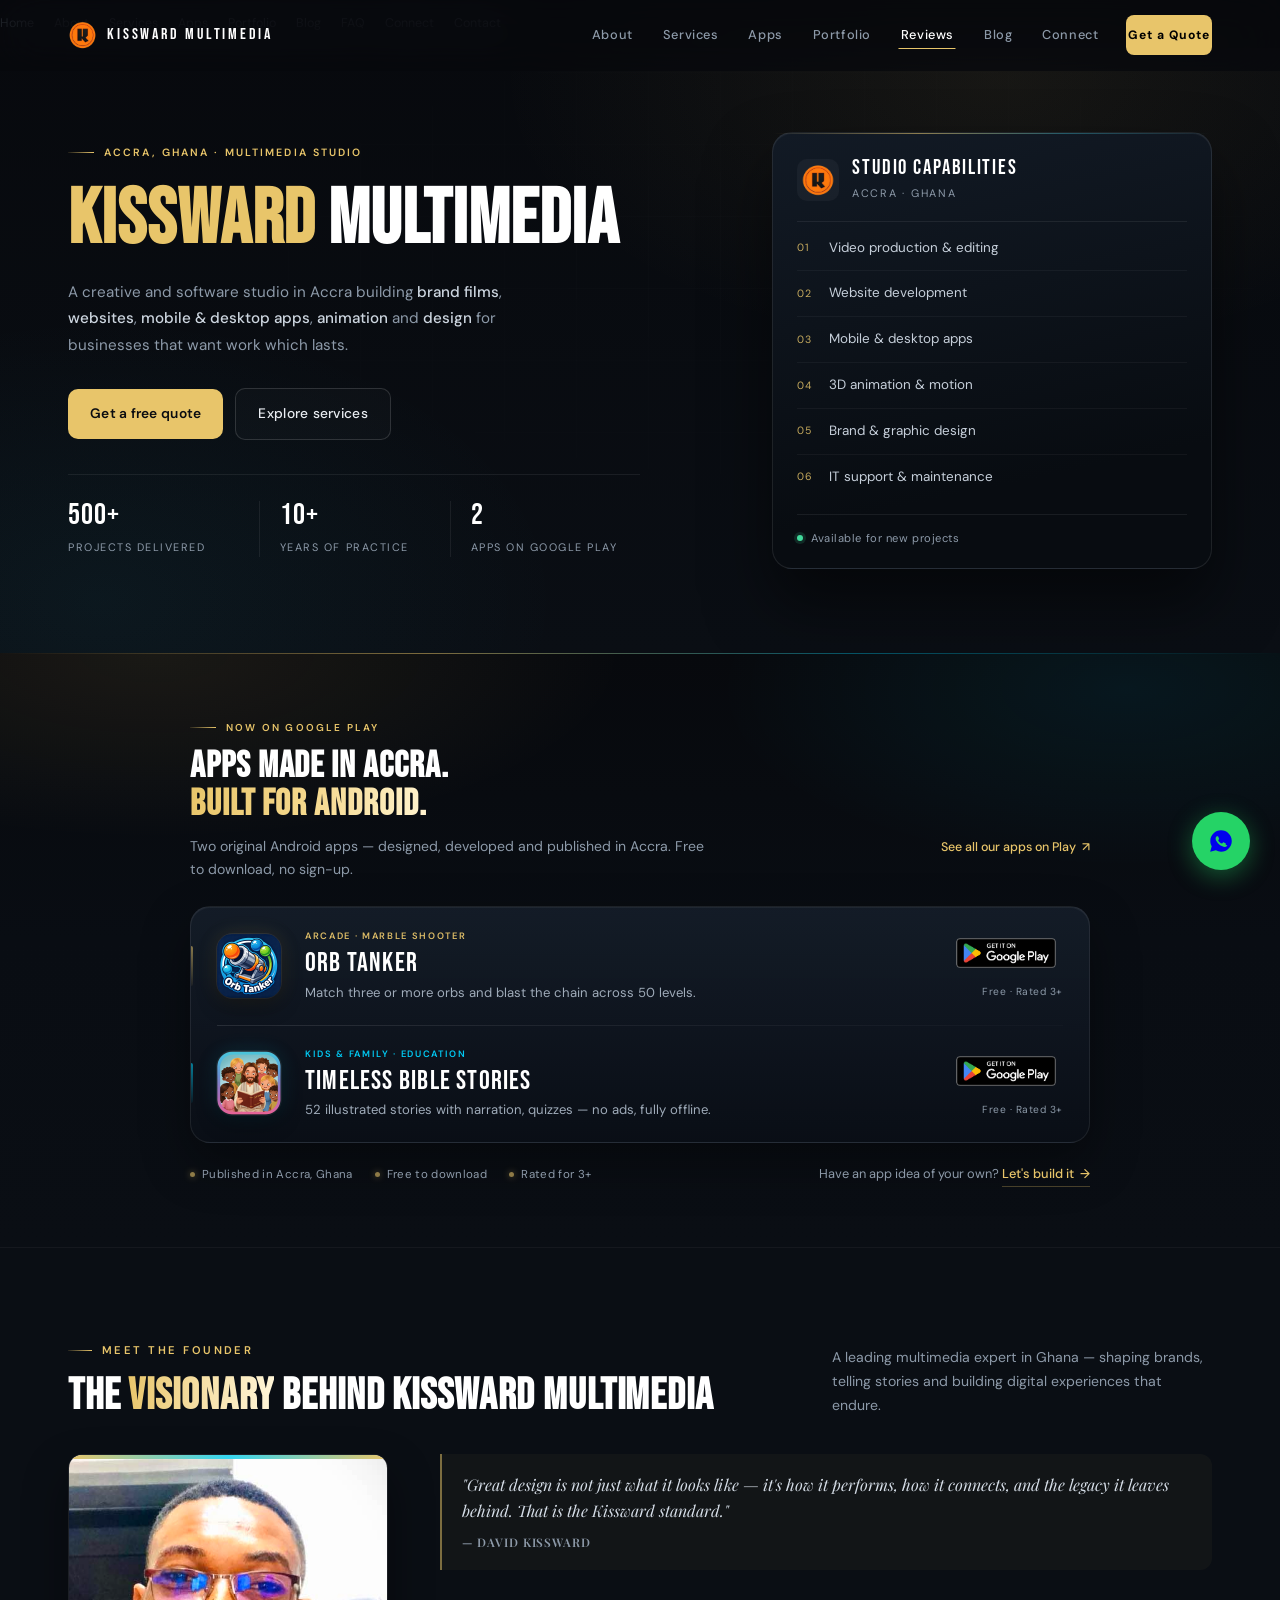
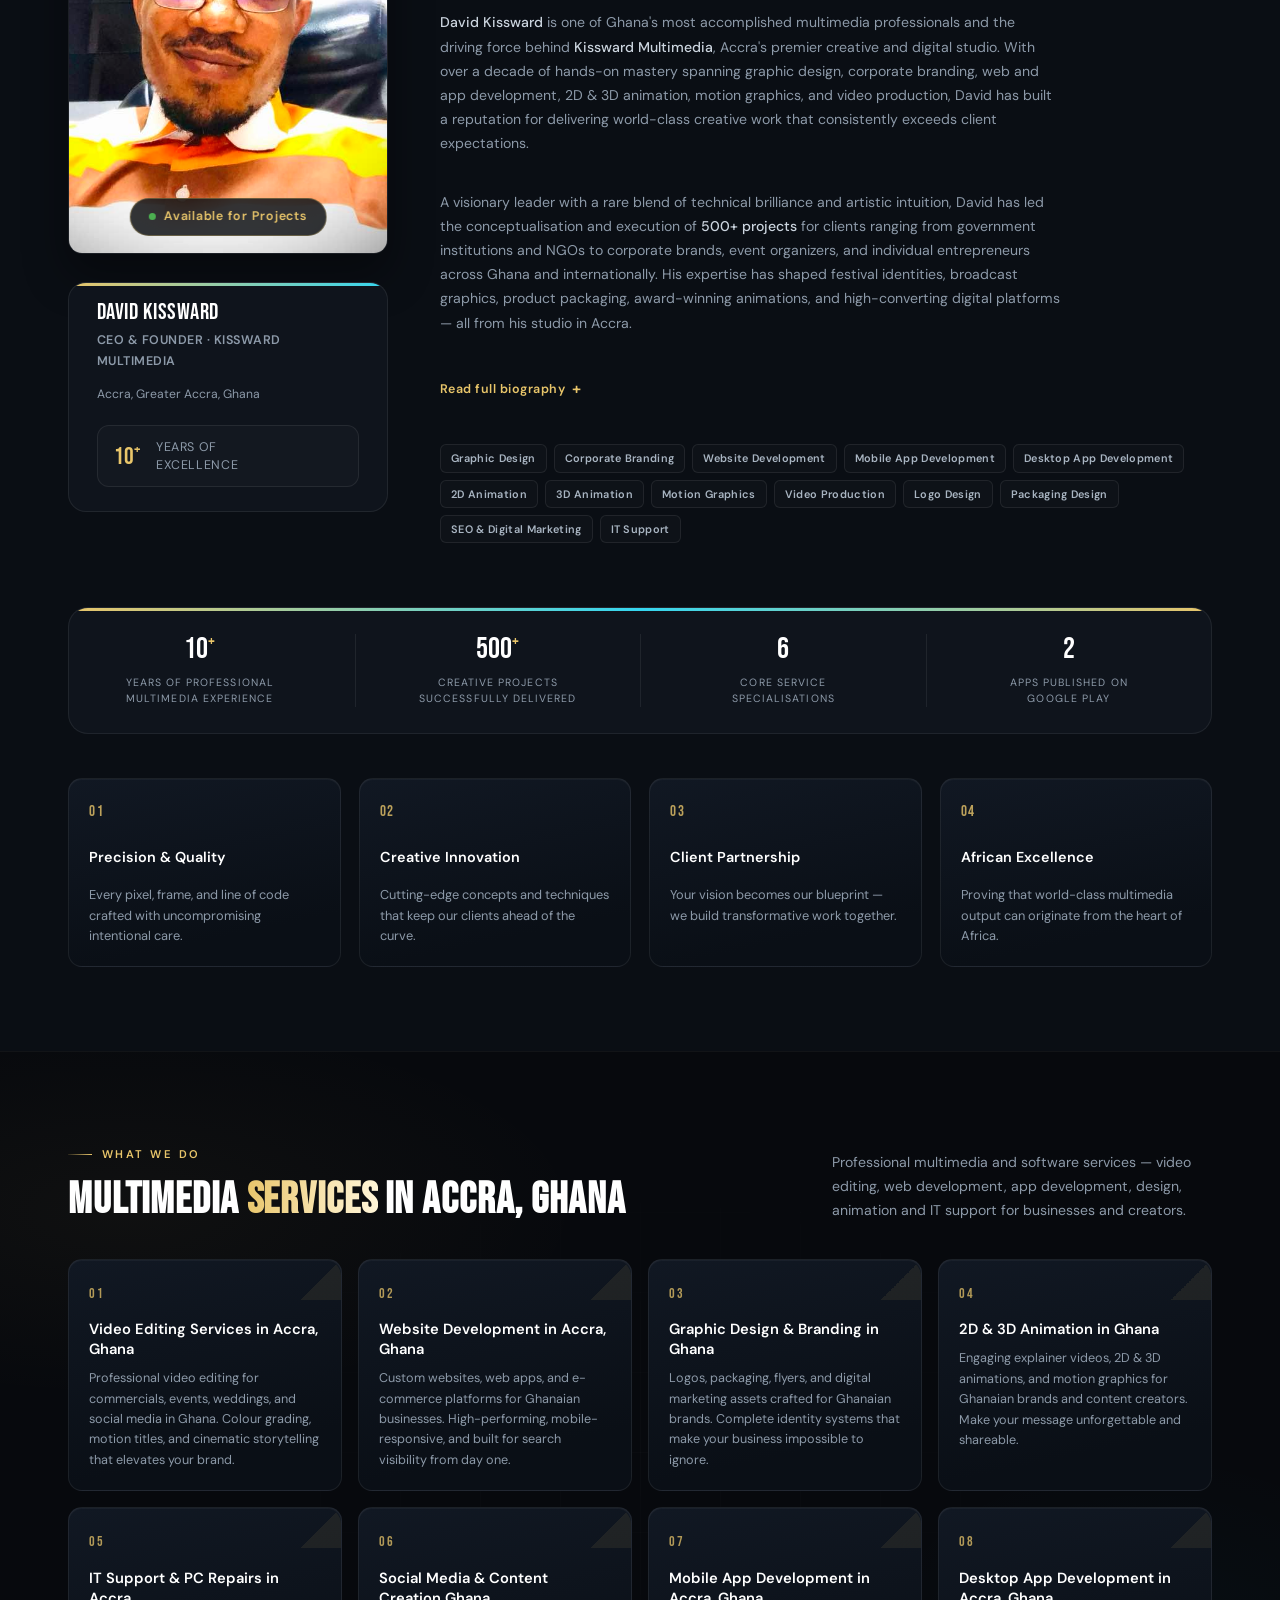
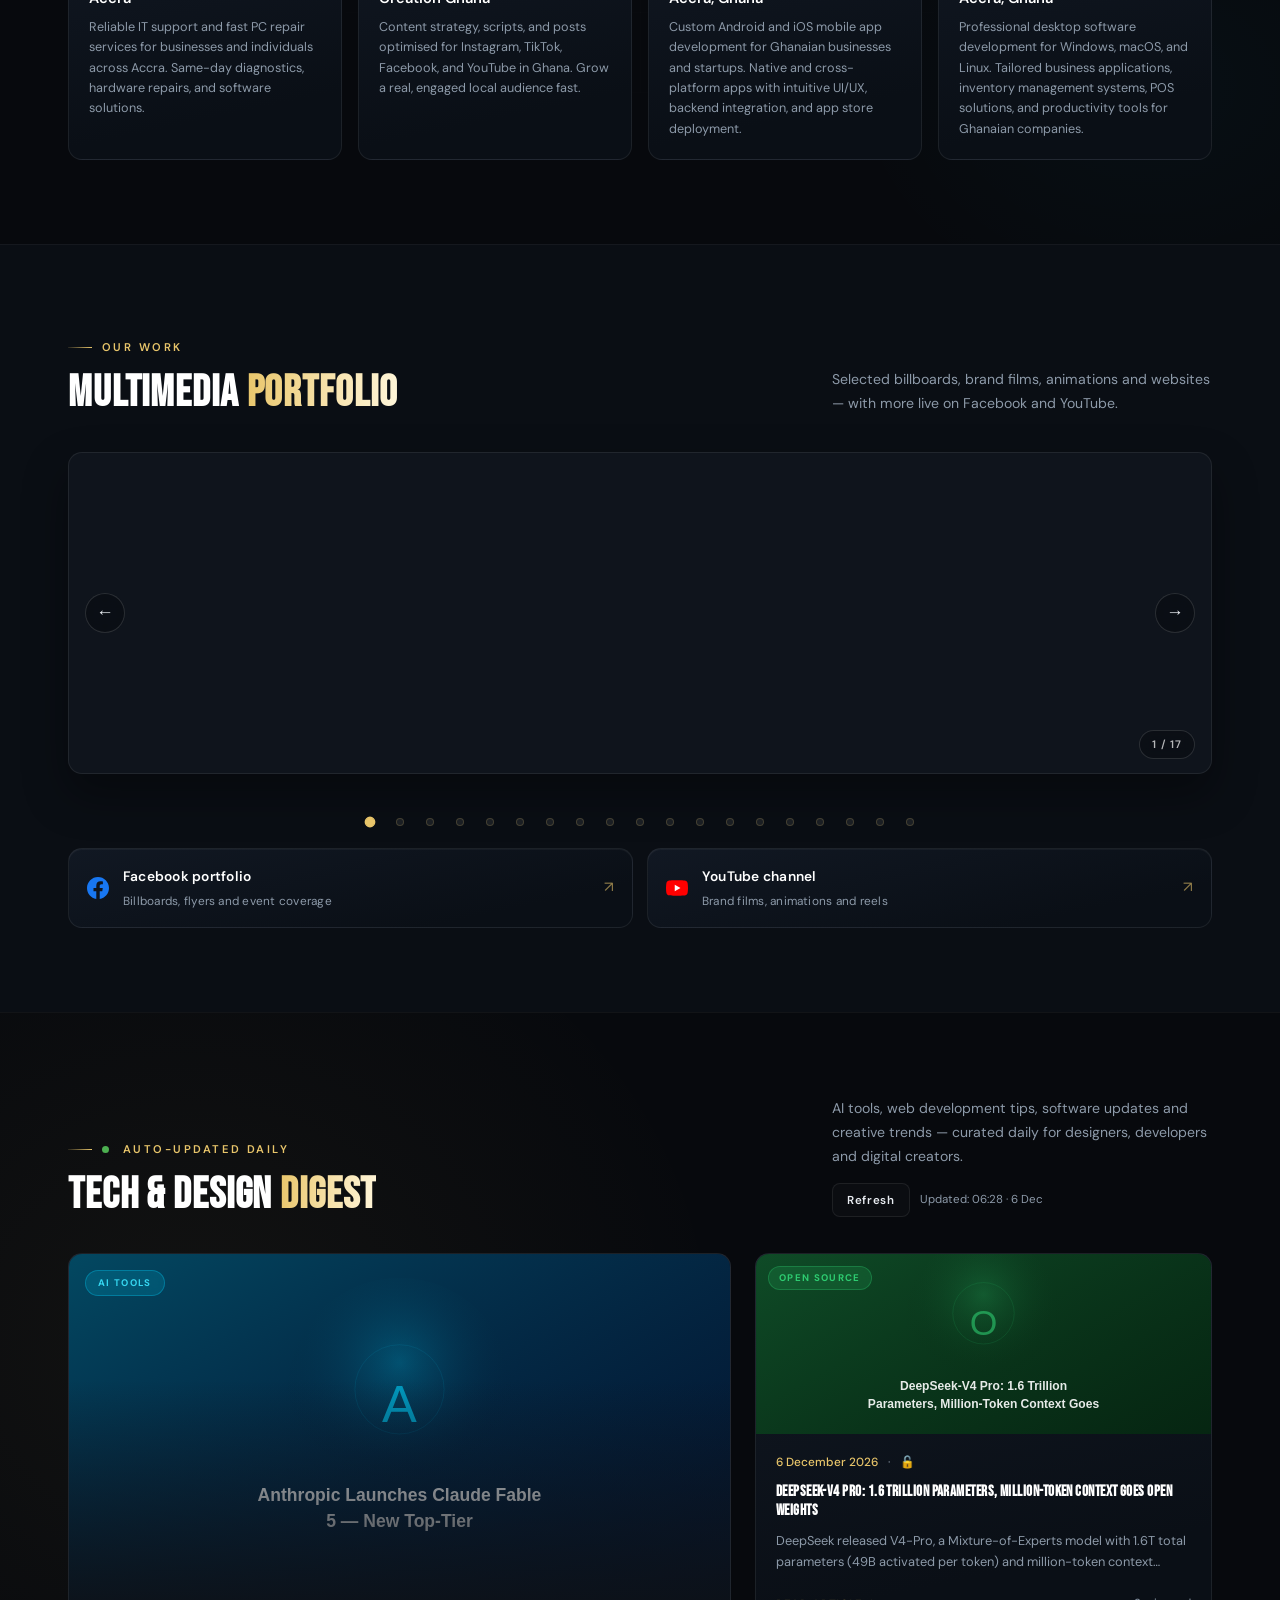
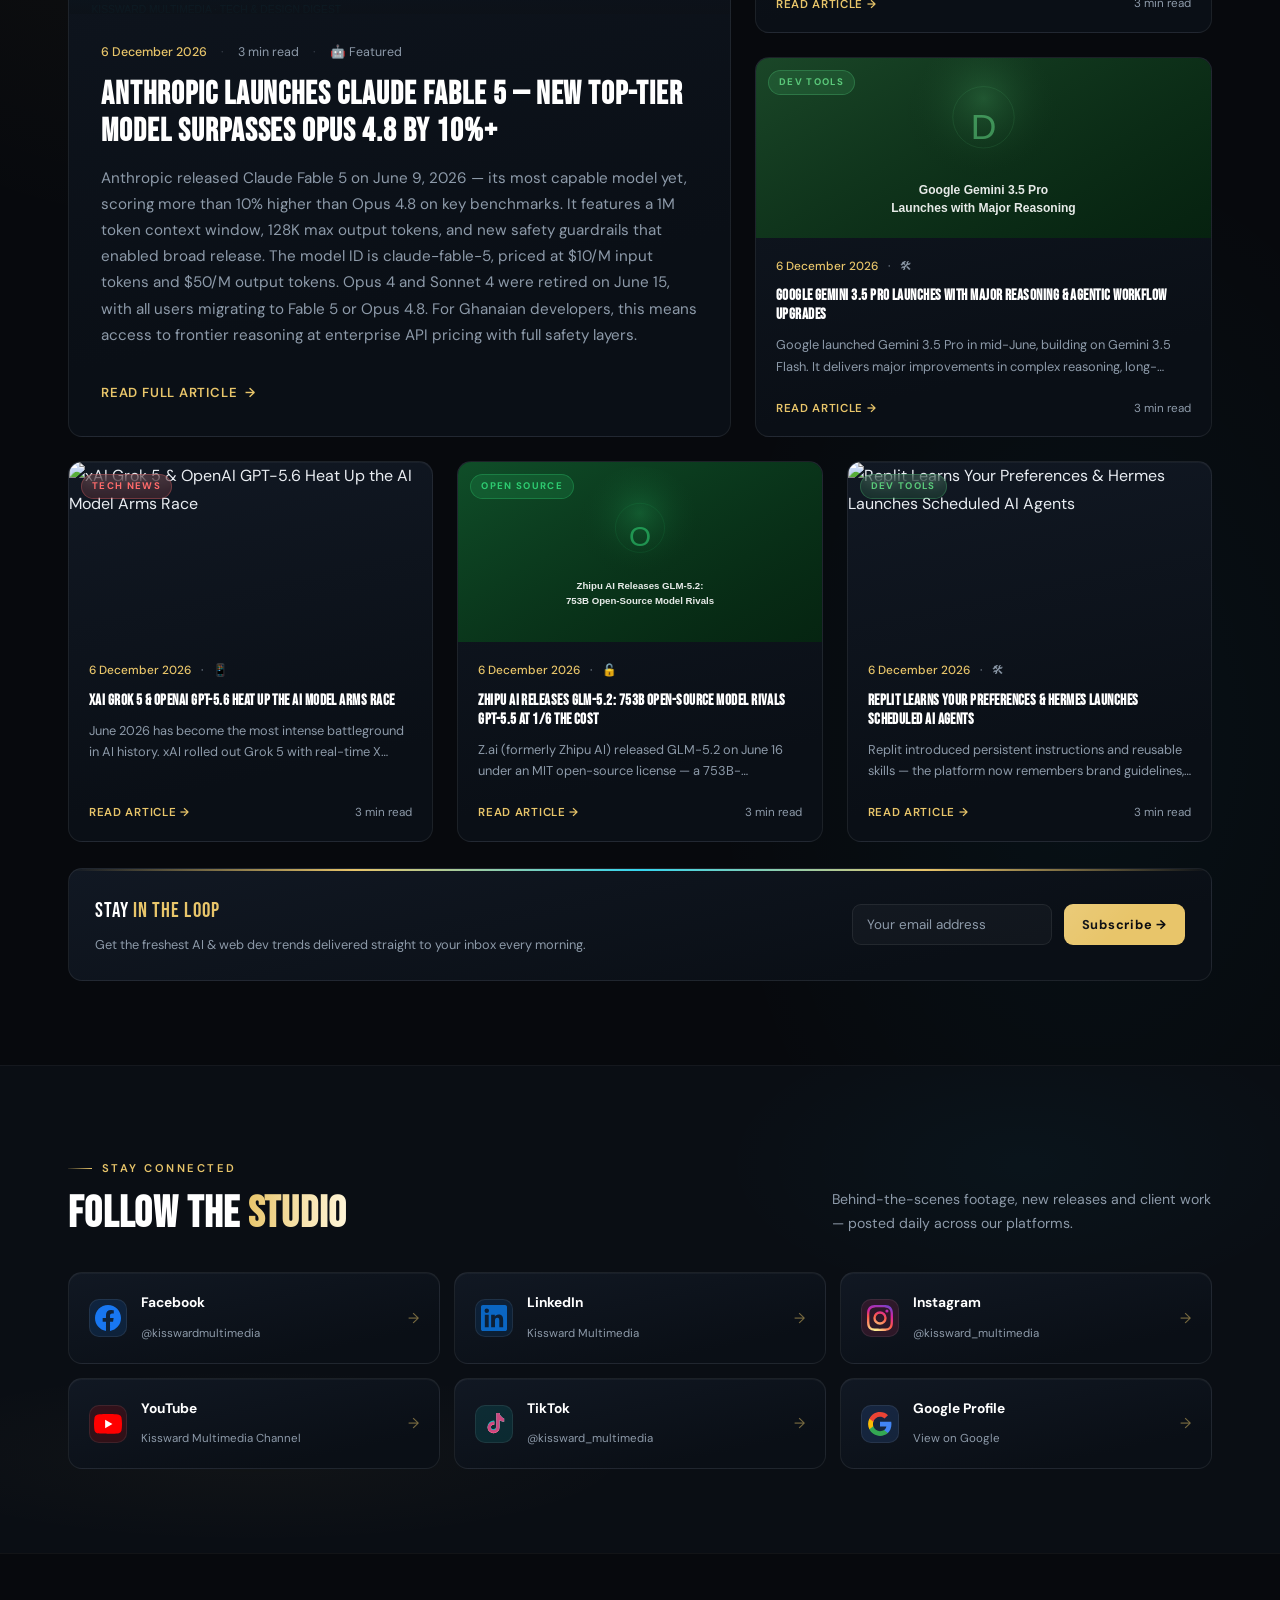
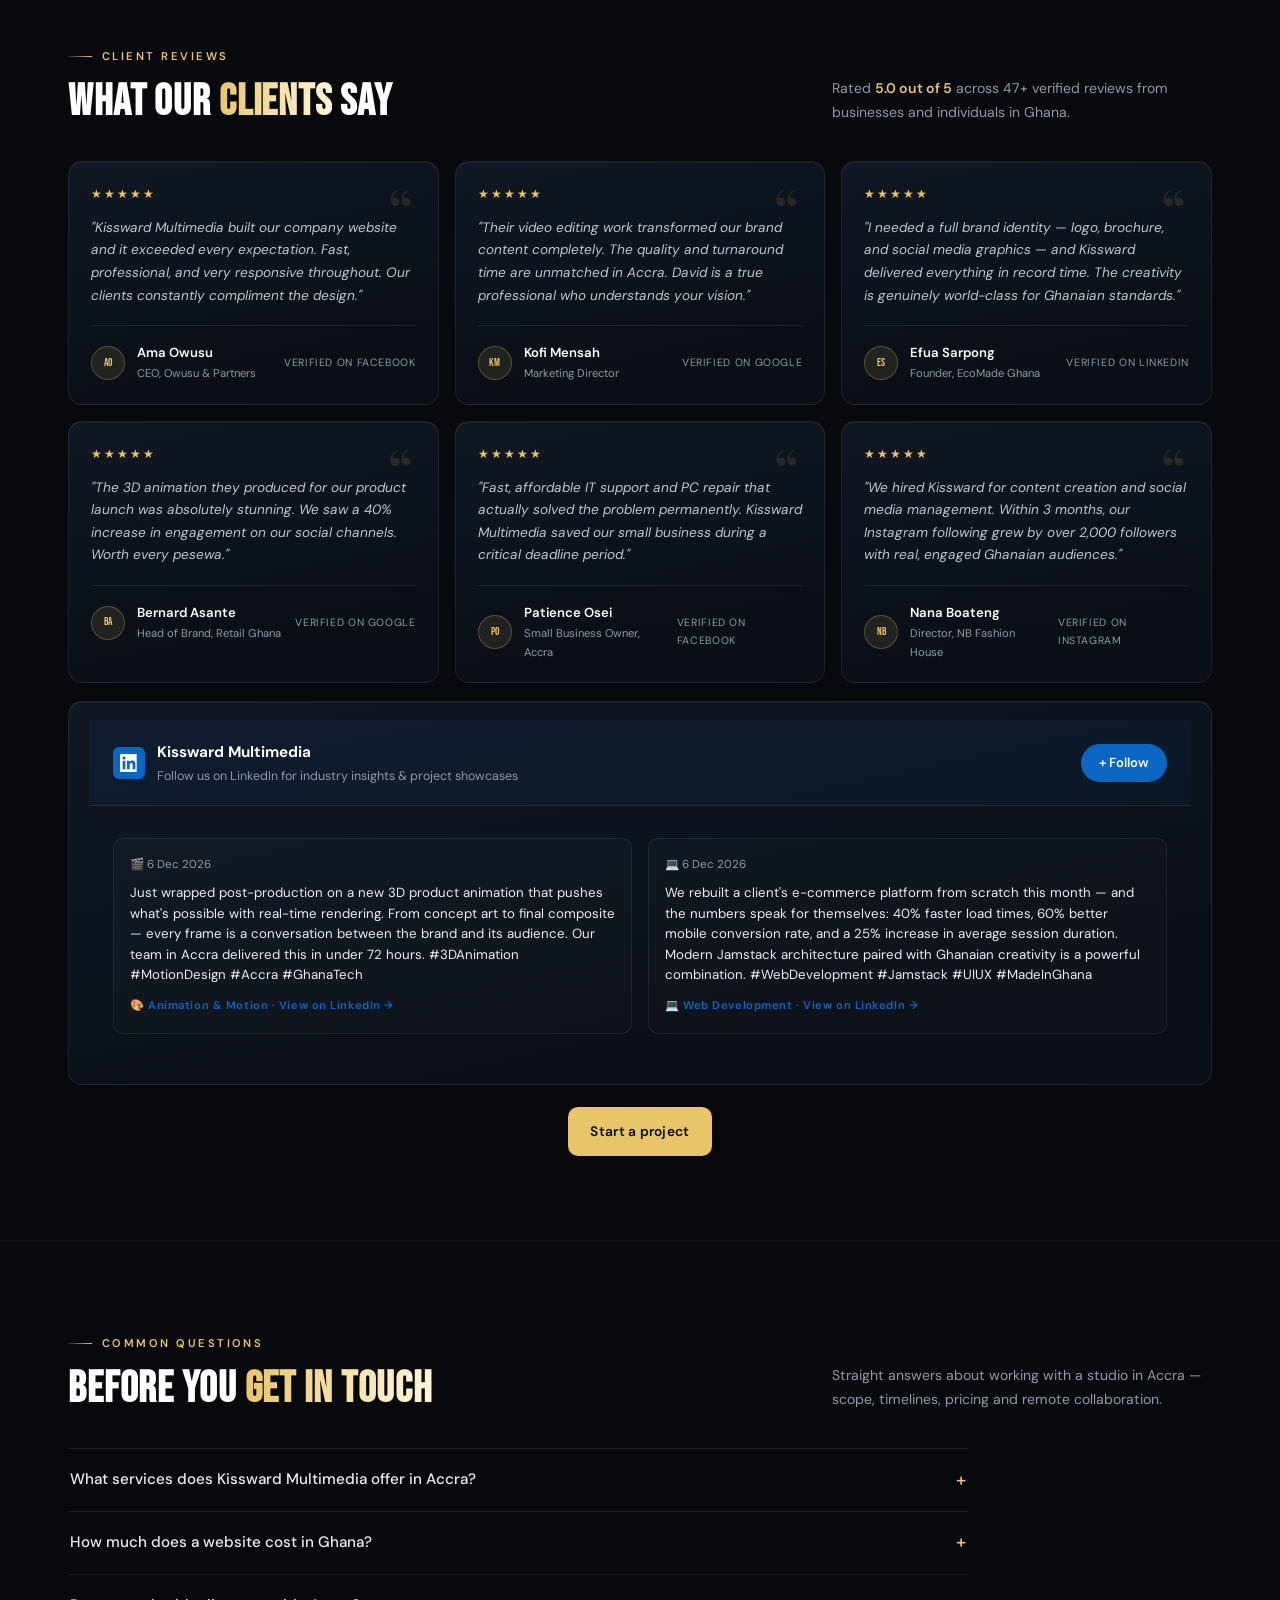
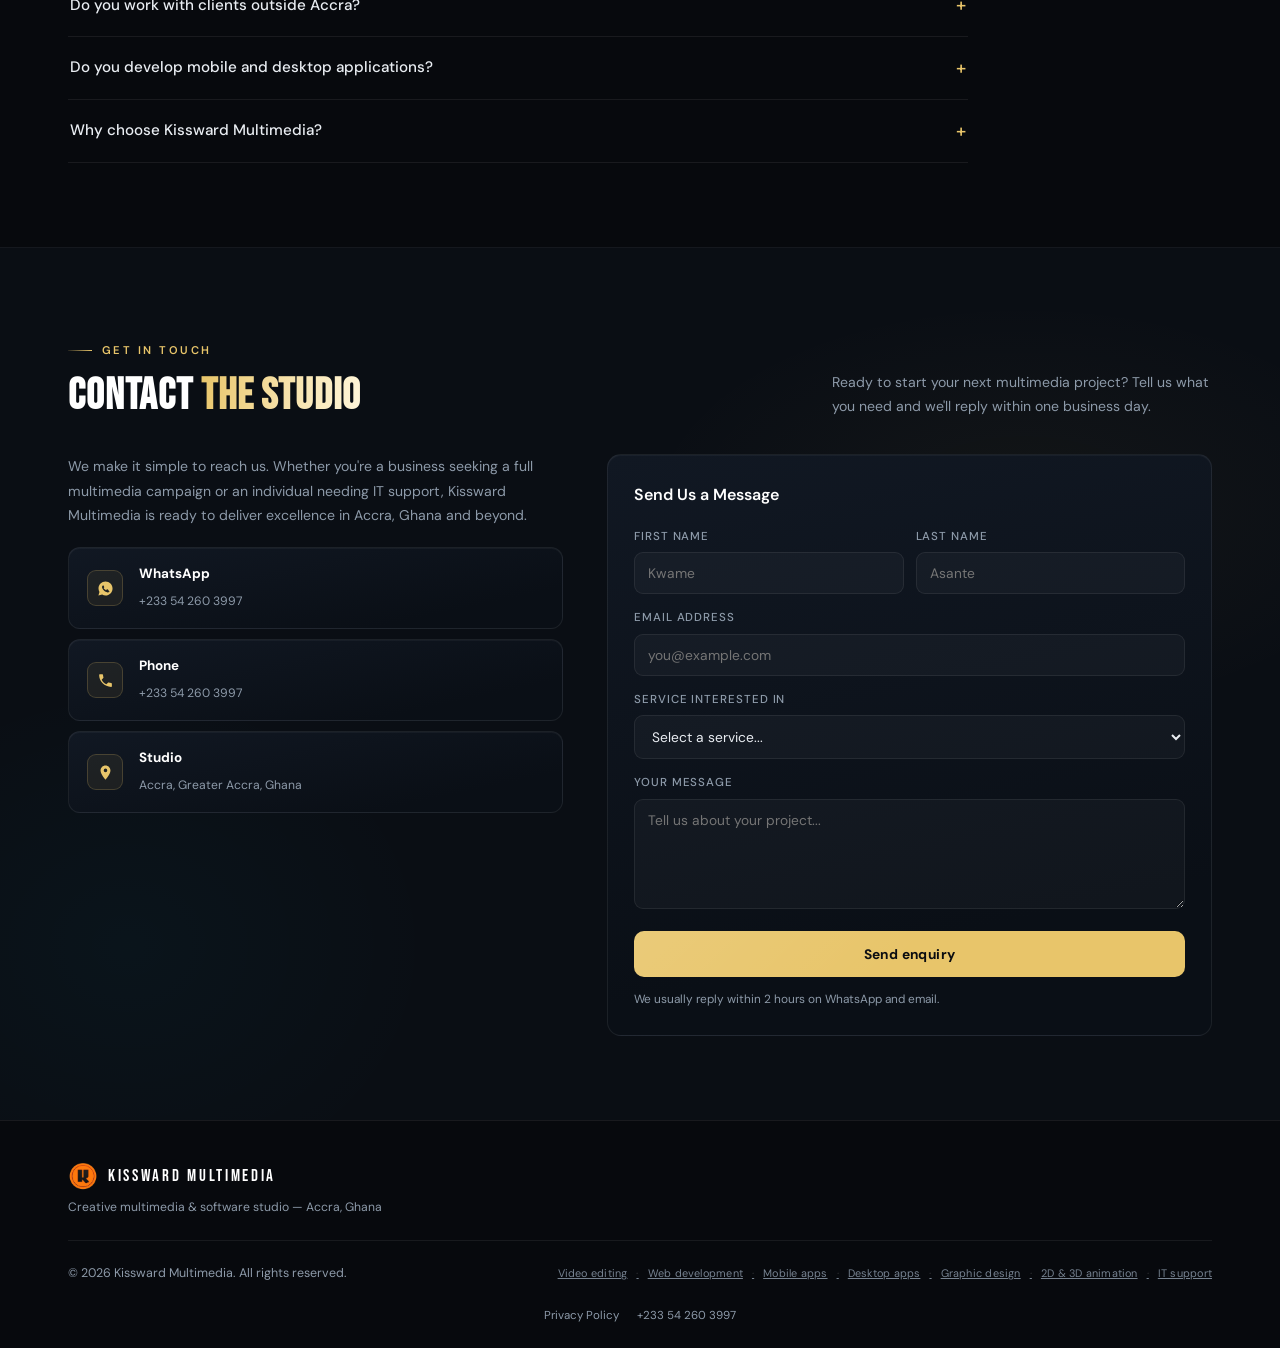
==== commit 789c1b1b: "Polish responsive navigation, touch targets and markup hygiene - Switch to the mobile menu below 880" ====
--- a/index.html
+++ b/index.html
@@ -672,7 +672,7 @@
       <div class="ceo-photo-col">
         <div class="ceo-photo-frame">
           <img
-            src="img/David Kissward.jpeg"
+            src="img/David%20Kissward.jpeg"
             alt="David Kissward — CEO and Founder of Kissward Multimedia, Accra Ghana"
             itemprop="image"
           / width="640" height="640" decoding="async">
@@ -876,79 +876,79 @@
     <div class="portfolio-slider-wrap reveal" aria-label="Portfolio image gallery" role="region">
       <div class="portfolio-slider-track" id="sliderTrack">
         <div class="portfolio-slide" data-index="0" onclick="openLightbox(0)">
-          <img src="img/kissward multimedia (1).jpeg" alt="DC Carnival Billboard Design" loading="lazy" / width="1080" height="763" decoding="async">
+          <img src="img/kissward%20multimedia%20(1).jpeg" alt="DC Carnival Billboard Design" loading="lazy" width="1080" height="763" decoding="async">
           <div class="portfolio-slide-overlay"><span class="portfolio-slide-label">Billboard Design</span></div>
         </div>
         <div class="portfolio-slide" data-index="1" onclick="openLightbox(1)">
-          <img src="img/kissward multimedia (3).jpeg" alt="Mini Hogbe Billboard Design" loading="lazy" / width="1080" height="720" decoding="async">
+          <img src="img/kissward%20multimedia%20(3).jpeg" alt="Mini Hogbe Billboard Design" loading="lazy" width="1080" height="720" decoding="async">
           <div class="portfolio-slide-overlay"><span class="portfolio-slide-label">Billboard Design</span></div>
         </div>
         <div class="portfolio-slide" data-index="2" onclick="openLightbox(2)">
-          <img src="img/kissward multimedia (4).jpeg" alt="Hogbe Tsotso Za Book Cover" loading="lazy" / width="1080" height="763" decoding="async">
+          <img src="img/kissward%20multimedia%20(4).jpeg" alt="Hogbe Tsotso Za Book Cover" loading="lazy" width="1080" height="763" decoding="async">
           <div class="portfolio-slide-overlay"><span class="portfolio-slide-label">Print &amp; Branding</span></div>
         </div>
         <div class="portfolio-slide" data-index="3" onclick="openLightbox(3)">
-          <img src="img/kissward multimedia (5).jpeg" alt="50th Birthday Invitation &amp; Programme" loading="lazy" / width="1080" height="787" decoding="async">
+          <img src="img/kissward%20multimedia%20(5).jpeg" alt="50th Birthday Invitation &amp; Programme" loading="lazy" width="1080" height="787" decoding="async">
           <div class="portfolio-slide-overlay"><span class="portfolio-slide-label">Event Design</span></div>
         </div>
         <div class="portfolio-slide" data-index="4" onclick="openLightbox(4)">
-          <img src="img/kissward multimedia (8).jpeg" alt="Birthday Flyer – Mrs. Millicent Quainoo" loading="lazy" / width="720" height="540" decoding="async">
+          <img src="img/kissward%20multimedia%20(8).jpeg" alt="Birthday Flyer – Mrs. Millicent Quainoo" loading="lazy" width="720" height="540" decoding="async">
           <div class="portfolio-slide-overlay"><span class="portfolio-slide-label">Flyer Design</span></div>
         </div>
         <div class="portfolio-slide" data-index="5" onclick="openLightbox(5)">
-          <img src="img/kissward multimedia (11).jpeg" alt="Yijiem 2025 Event Flyer" loading="lazy" / width="1080" height="523" decoding="async">
+          <img src="img/kissward%20multimedia%20(11).jpeg" alt="Yijiem 2025 Event Flyer" loading="lazy" width="1080" height="523" decoding="async">
           <div class="portfolio-slide-overlay"><span class="portfolio-slide-label">Event Flyer</span></div>
         </div>
         <div class="portfolio-slide" data-index="6" onclick="openLightbox(6)">
-          <img src="img/kissward multimedia (13).jpeg" alt="Eli – Animated Character" loading="lazy" / width="513" height="960" decoding="async">
+          <img src="img/kissward%20multimedia%20(13).jpeg" alt="Eli – Animated Character" loading="lazy" width="513" height="960" decoding="async">
           <div class="portfolio-slide-overlay"><span class="portfolio-slide-label">Animation</span></div>
         </div>
         <div class="portfolio-slide" data-index="7" onclick="openLightbox(7)">
-          <img src="img/kissward multimedia (18).jpeg" alt="Islam for Ghana Brochure" loading="lazy" / width="720" height="698" decoding="async">
+          <img src="img/kissward%20multimedia%20(18).jpeg" alt="Islam for Ghana Brochure" loading="lazy" width="720" height="698" decoding="async">
           <div class="portfolio-slide-overlay"><span class="portfolio-slide-label">Brochure Design</span></div>
         </div>
         <div class="portfolio-slide" data-index="8" onclick="openLightbox(8)">
-          <img src="img/kissward multimedia (24).jpeg" alt="ODO Tissue Package Design" loading="lazy" / width="720" height="509" decoding="async">
+          <img src="img/kissward%20multimedia%20(24).jpeg" alt="ODO Tissue Package Design" loading="lazy" width="720" height="509" decoding="async">
           <div class="portfolio-slide-overlay"><span class="portfolio-slide-label">Packaging Design</span></div>
         </div>
         <div class="portfolio-slide" data-index="9" onclick="openLightbox(9)">
-          <img src="img/kissward multimedia (25).jpeg" alt="At Rest Memorial Bookmark" loading="lazy" / width="1080" height="763" decoding="async">
+          <img src="img/kissward%20multimedia%20(25).jpeg" alt="At Rest Memorial Bookmark" loading="lazy" width="1080" height="763" decoding="async">
           <div class="portfolio-slide-overlay"><span class="portfolio-slide-label">Memorial Design</span></div>
         </div>
         <div class="portfolio-slide" data-index="10" onclick="openLightbox(10)">
-          <img src="img/kissward multimedia (29).jpeg" alt="Talent Homecare Mug Design" loading="lazy" / width="1080" height="606" decoding="async">
+          <img src="img/kissward%20multimedia%20(29).jpeg" alt="Talent Homecare Mug Design" loading="lazy" width="1080" height="606" decoding="async">
           <div class="portfolio-slide-overlay"><span class="portfolio-slide-label">Merchandise</span></div>
         </div>
         <div class="portfolio-slide" data-index="11" onclick="openLightbox(11)">
-          <img src="img/kissward multimedia (33).jpeg" alt="Rev. Eric Fakor Avah 60th Birthday" loading="lazy" / width="1080" height="810" decoding="async">
+          <img src="img/kissward%20multimedia%20(33).jpeg" alt="Rev. Eric Fakor Avah 60th Birthday" loading="lazy" width="1080" height="810" decoding="async">
           <div class="portfolio-slide-overlay"><span class="portfolio-slide-label">Event Invitation</span></div>
         </div>
         <div class="portfolio-slide" data-index="12" onclick="openLightbox(12)">
-          <img src="img/kissward multimedia (36).jpeg" alt="3D Motion Graphics" loading="lazy" / width="1080" height="607" decoding="async">
+          <img src="img/kissward%20multimedia%20(36).jpeg" alt="3D Motion Graphics" loading="lazy" width="1080" height="607" decoding="async">
           <div class="portfolio-slide-overlay"><span class="portfolio-slide-label">3D / Motion Graphics</span></div>
         </div>
         <div class="portfolio-slide" data-index="13" onclick="openLightbox(13)">
-          <img src="img/kissward multimedia (37).jpeg" alt="Ikaf Banana Flavour Product Visual" loading="lazy" / width="1080" height="607" decoding="async">
+          <img src="img/kissward%20multimedia%20(37).jpeg" alt="Ikaf Banana Flavour Product Visual" loading="lazy" width="1080" height="607" decoding="async">
           <div class="portfolio-slide-overlay"><span class="portfolio-slide-label">Product Visualisation</span></div>
         </div>
         <div class="portfolio-slide" data-index="14" onclick="openLightbox(14)">
-          <img src="img/kissward multimedia (40).jpeg" alt="Tri-O Concept Food Package Design" loading="lazy" / width="1080" height="607" decoding="async">
+          <img src="img/kissward%20multimedia%20(40).jpeg" alt="Tri-O Concept Food Package Design" loading="lazy" width="1080" height="607" decoding="async">
           <div class="portfolio-slide-overlay"><span class="portfolio-slide-label">Packaging Design</span></div>
         </div>
         <div class="portfolio-slide" data-index="15" onclick="openLightbox(15)">
-          <img src="img/kissward multimedia (43).jpeg" alt="Broadcast / Motion Loop" loading="lazy" / width="1080" height="607" decoding="async">
+          <img src="img/kissward%20multimedia%20(43).jpeg" alt="Broadcast / Motion Loop" loading="lazy" width="1080" height="607" decoding="async">
           <div class="portfolio-slide-overlay"><span class="portfolio-slide-label">Broadcast Design</span></div>
         </div>
         <div class="portfolio-slide" data-index="16" onclick="openLightbox(16)">
-          <img src="img/kissward multimedia (48).jpeg" alt="3D Abstract Motion" loading="lazy" / width="800" height="450" decoding="async">
+          <img src="img/kissward%20multimedia%20(48).jpeg" alt="3D Abstract Motion" loading="lazy" width="800" height="450" decoding="async">
           <div class="portfolio-slide-overlay"><span class="portfolio-slide-label">Motion Graphics</span></div>
         </div>
         <div class="portfolio-slide" data-index="17" onclick="openLightbox(17)">
-          <img src="img/kissward multimedia (51).jpeg" alt="Cozzy Apparel Logo" loading="lazy" / width="1080" height="763" decoding="async">
+          <img src="img/kissward%20multimedia%20(51).jpeg" alt="Cozzy Apparel Logo" loading="lazy" width="1080" height="763" decoding="async">
           <div class="portfolio-slide-overlay"><span class="portfolio-slide-label">Logo Design</span></div>
         </div>
         <div class="portfolio-slide" data-index="18" onclick="openLightbox(18)">
-          <img src="img/kissward multimedia (53).jpeg" alt="Gold Trophy 3D Render" loading="lazy" / width="1080" height="756" decoding="async">
+          <img src="img/kissward%20multimedia%20(53).jpeg" alt="Gold Trophy 3D Render" loading="lazy" width="1080" height="756" decoding="async">
           <div class="portfolio-slide-overlay"><span class="portfolio-slide-label">3D Design</span></div>
         </div>
       </div>
@@ -1024,10 +1024,10 @@
         <div class="blog-newsletter-title">Stay <span class="gold">In The Loop</span></div>
         <p class="blog-newsletter-sub">Get the freshest AI &amp; web dev trends delivered straight to your inbox every morning.</p>
       </div>
-      <div class="blog-newsletter-form">
+      <form class="blog-newsletter-form" onsubmit="event.preventDefault();handleNewsletterSignup();">
         <input type="email" class="blog-nl-input" placeholder="Your email address" aria-label="Email address for newsletter" id="blog-nl-email" />
         <button class="blog-nl-btn" id="blog-nl-submit" onclick="handleNewsletterSignup()" aria-label="Subscribe to newsletter">Subscribe →</button>
-      </div>
+      </form>
     </div>
 
   </div>
--- a/assets/css/style.css
+++ b/assets/css/style.css
@@ -3390,4 +3390,76 @@
   text-decoration: none;
   transition: transform 0.2s ease;
 }
-.skip-link:focus { transform: translateY(0); }+.skip-link:focus { transform: translateY(0); }
+/* ---- Nav density + touch targets ---- */
+.nav-links a {
+  display: inline-flex;
+  align-items: center;
+  min-height: 40px;
+  padding: 0 2px;
+}
+.nav-links a::after { bottom: 6px; }
+
+.hamburger {
+  min-width: 44px;
+  min-height: 44px;
+  align-items: center;
+  justify-content: center;
+  padding: 10px;
+  margin-right: -10px;
+  border-radius: 10px;
+}
+.hamburger:focus-visible { outline: 2px solid var(--gold); outline-offset: 2px; }
+
+.slider-dot { position: relative; }
+.slider-dot::before {
+  content: '';
+  position: absolute;
+  inset: -11px;
+  border-radius: 50%;
+}
+
+@media (max-width: 1000px) {
+  .nav-links { gap: 18px; }
+  .nav-links a { font-size: 0.8rem; letter-spacing: 0.01em; }
+}
+@media (max-width: 880px) {
+  .nav-links { display: none; }
+  .hamburger { display: flex; }
+}
+/* ---- Slider dots: real 28px touch target ---- */
+.slider-dot {
+  width: 28px;
+  height: 28px;
+  padding: 0;
+  border: 0;
+  background: none;
+  display: inline-flex;
+  align-items: center;
+  justify-content: center;
+}
+.slider-dot::after {
+  content: '';
+  width: 8px;
+  height: 8px;
+  border-radius: 50%;
+  background: var(--border);
+  border: 1px solid rgba(232,197,106,0.2);
+  transition: background 0.3s ease, border-color 0.3s ease, transform 0.3s ease;
+}
+.slider-dot.active { transform: none; background: none; border-color: transparent; }
+.slider-dot.active::after {
+  background: var(--gold);
+  border-color: var(--gold);
+  transform: scale(1.35);
+}
+.slider-dots { gap: 2px; }
+
+/* ---- Header logo tap target ---- */
+.nav-logo { padding: 7px 0; }
+/* ---- Mobile slider: arrows + counter instead of 19 dots ---- */
+@media (max-width: 640px) {
+  .slider-dots { display: none; }
+  .slider-btn { width: 44px; height: 44px; }
+  .slider-counter { bottom: 10px; right: 12px; }
+}
--- a/assets/css/style.css
+++ b/assets/css/style.css
@@ -3390,4 +3390,76 @@
   text-decoration: none;
   transition: transform 0.2s ease;
 }
-.skip-link:focus { transform: translateY(0); }+.skip-link:focus { transform: translateY(0); }
+/* ---- Nav density + touch targets ---- */
+.nav-links a {
+  display: inline-flex;
+  align-items: center;
+  min-height: 40px;
+  padding: 0 2px;
+}
+.nav-links a::after { bottom: 6px; }
+
+.hamburger {
+  min-width: 44px;
+  min-height: 44px;
+  align-items: center;
+  justify-content: center;
+  padding: 10px;
+  margin-right: -10px;
+  border-radius: 10px;
+}
+.hamburger:focus-visible { outline: 2px solid var(--gold); outline-offset: 2px; }
+
+.slider-dot { position: relative; }
+.slider-dot::before {
+  content: '';
+  position: absolute;
+  inset: -11px;
+  border-radius: 50%;
+}
+
+@media (max-width: 1000px) {
+  .nav-links { gap: 18px; }
+  .nav-links a { font-size: 0.8rem; letter-spacing: 0.01em; }
+}
+@media (max-width: 880px) {
+  .nav-links { display: none; }
+  .hamburger { display: flex; }
+}
+/* ---- Slider dots: real 28px touch target ---- */
+.slider-dot {
+  width: 28px;
+  height: 28px;
+  padding: 0;
+  border: 0;
+  background: none;
+  display: inline-flex;
+  align-items: center;
+  justify-content: center;
+}
+.slider-dot::after {
+  content: '';
+  width: 8px;
+  height: 8px;
+  border-radius: 50%;
+  background: var(--border);
+  border: 1px solid rgba(232,197,106,0.2);
+  transition: background 0.3s ease, border-color 0.3s ease, transform 0.3s ease;
+}
+.slider-dot.active { transform: none; background: none; border-color: transparent; }
+.slider-dot.active::after {
+  background: var(--gold);
+  border-color: var(--gold);
+  transform: scale(1.35);
+}
+.slider-dots { gap: 2px; }
+
+/* ---- Header logo tap target ---- */
+.nav-logo { padding: 7px 0; }
+/* ---- Mobile slider: arrows + counter instead of 19 dots ---- */
+@media (max-width: 640px) {
+  .slider-dots { display: none; }
+  .slider-btn { width: 44px; height: 44px; }
+  .slider-counter { bottom: 10px; right: 12px; }
+}
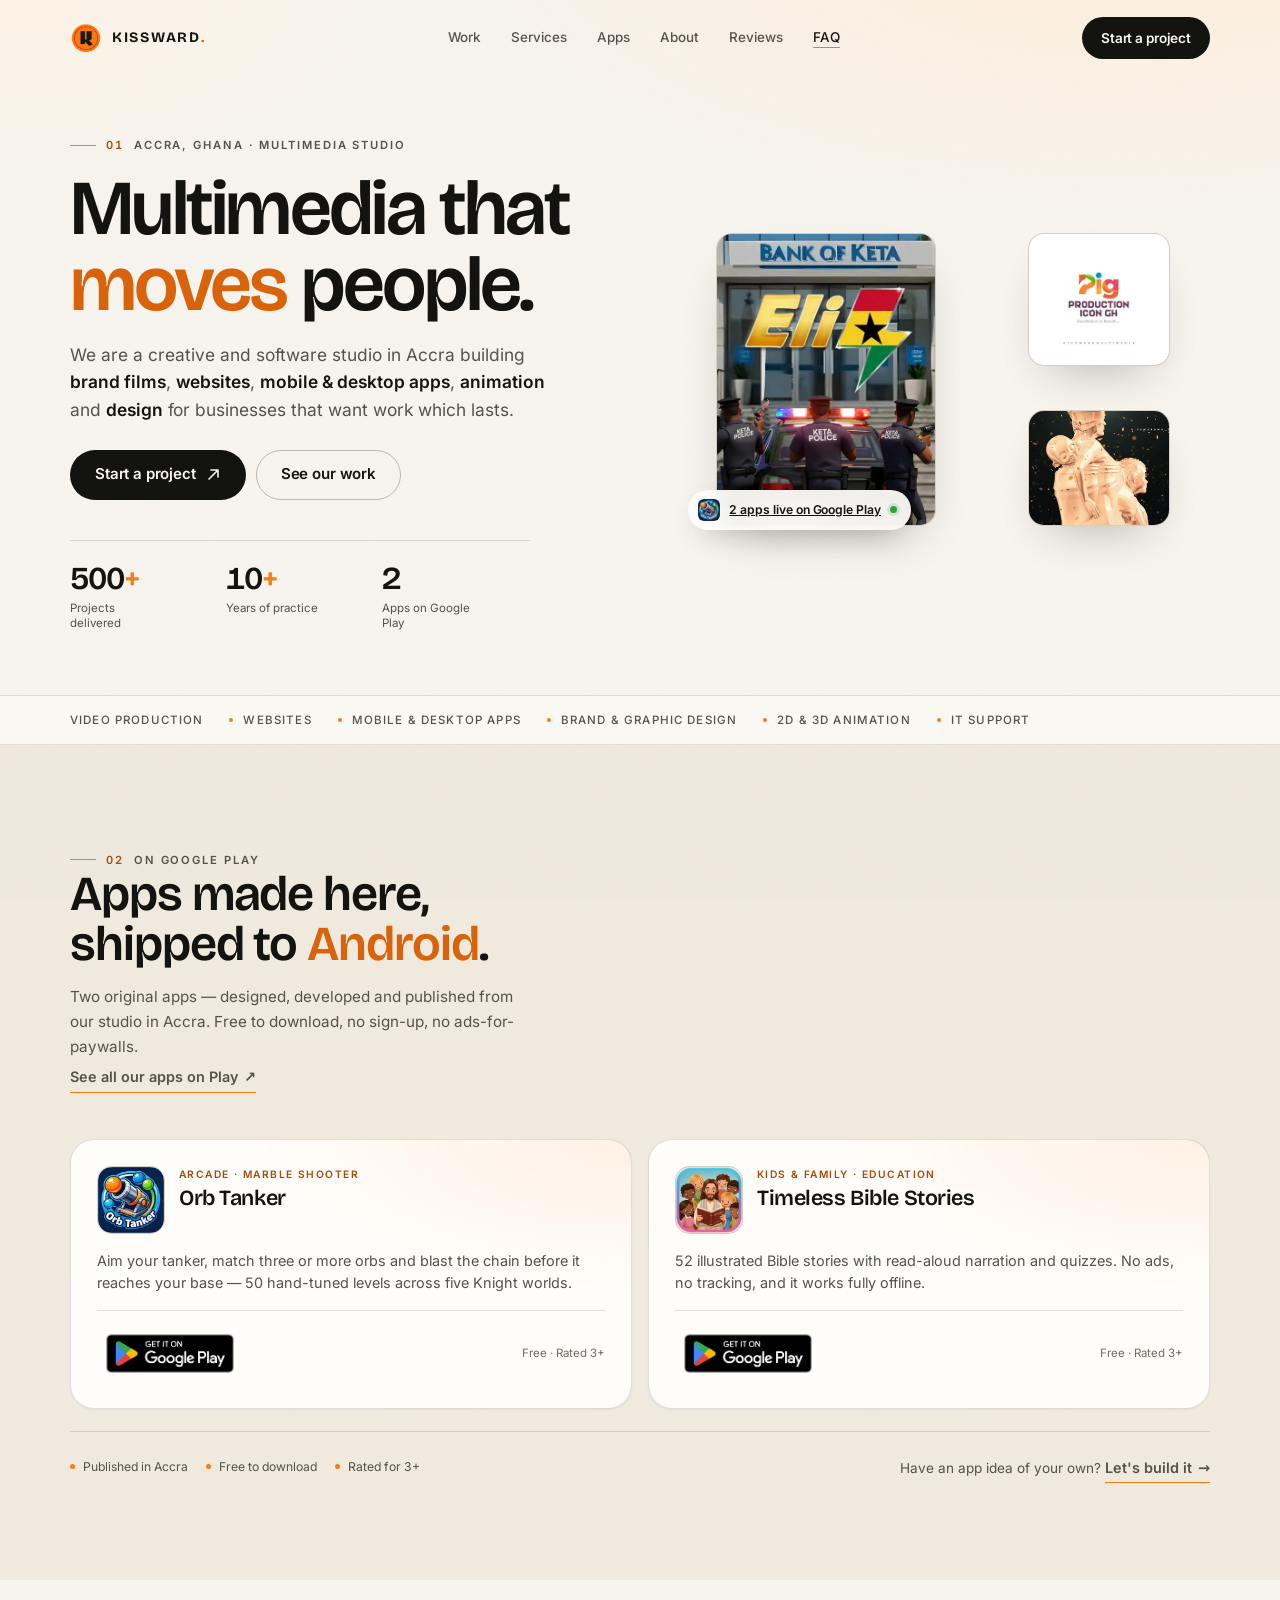
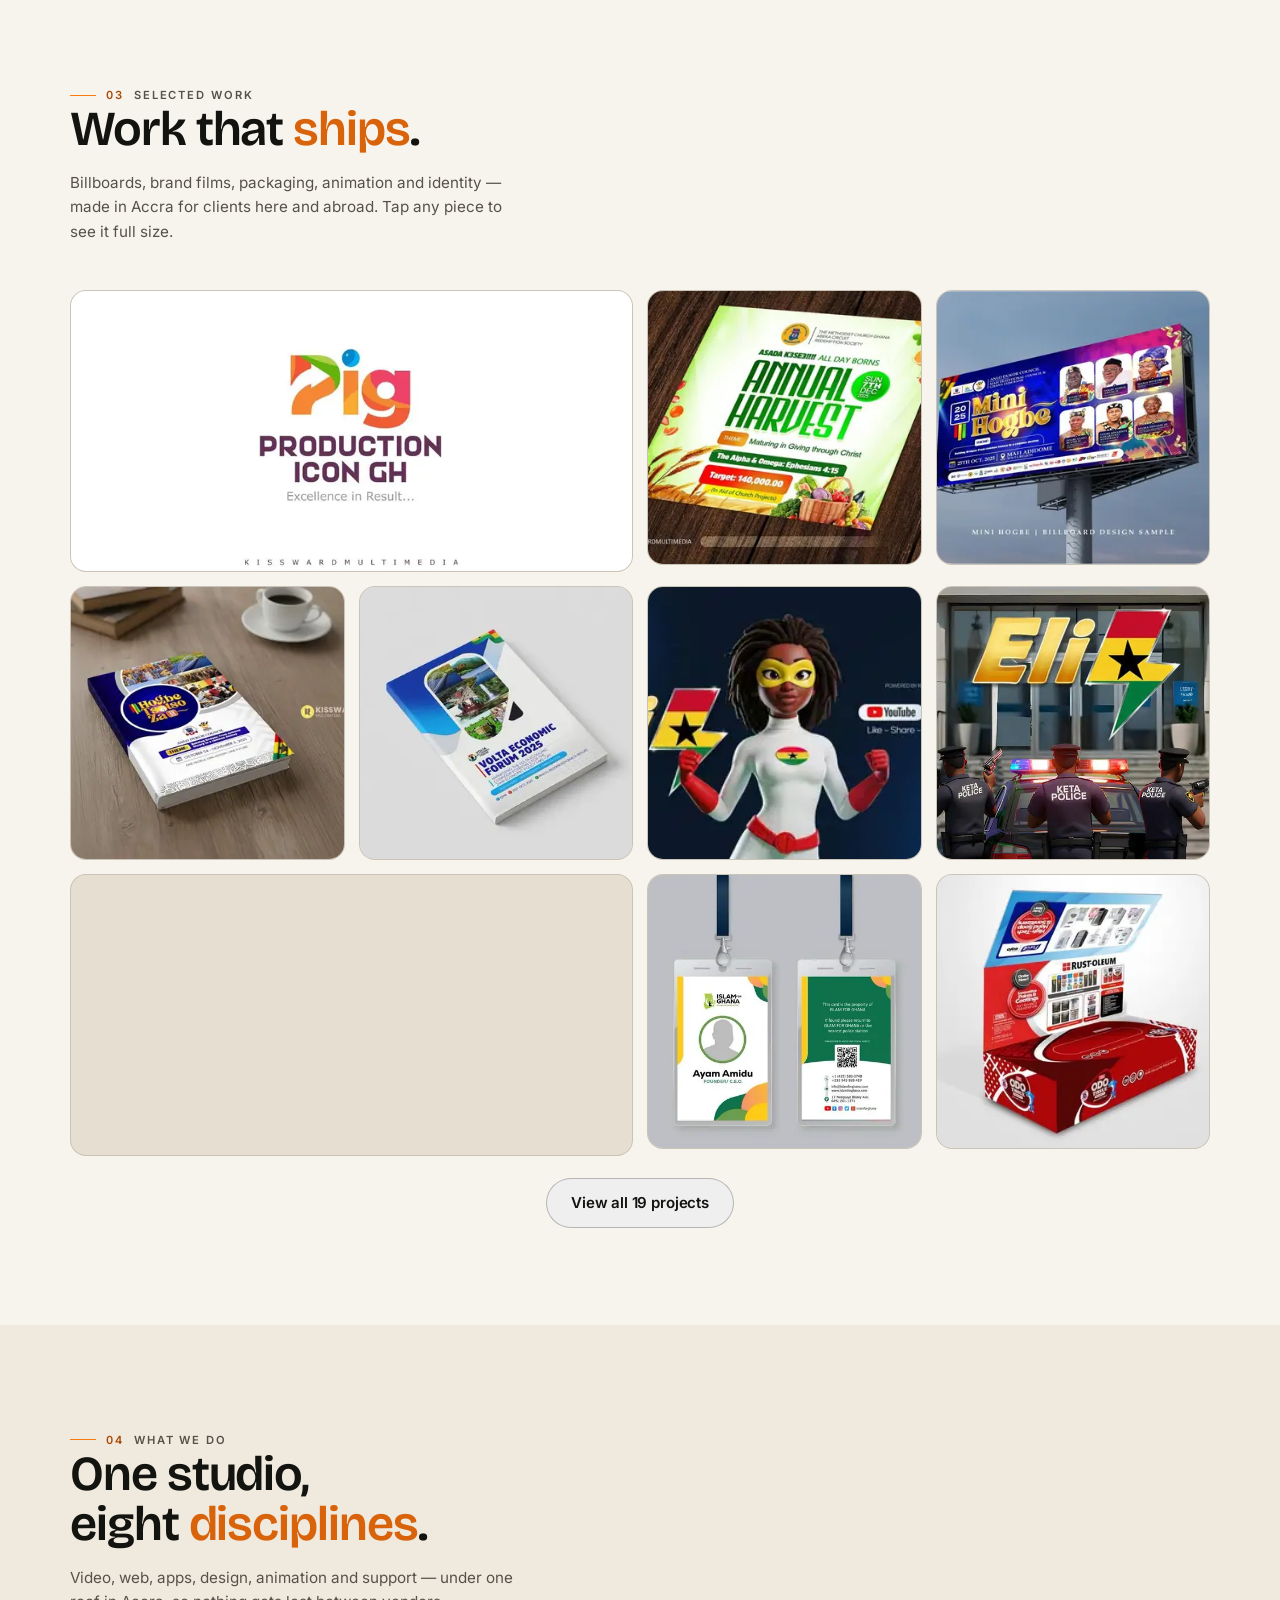
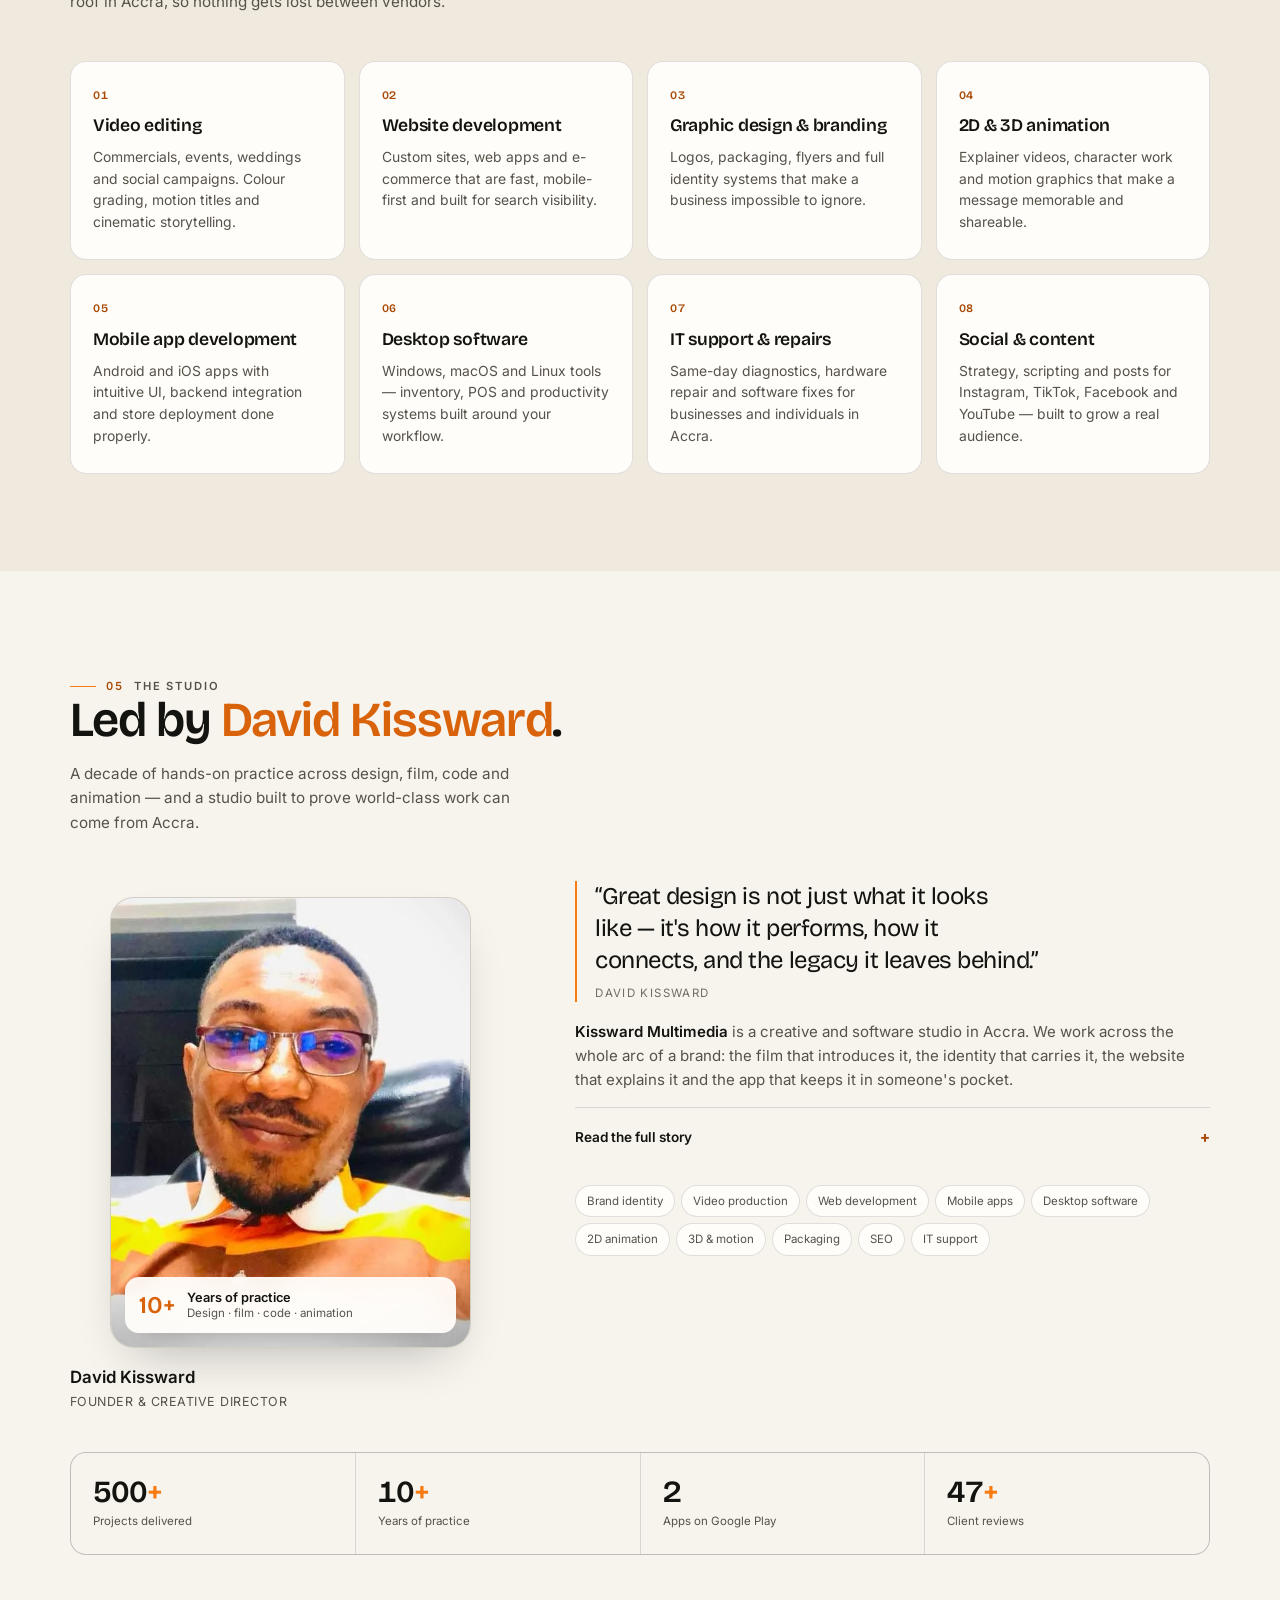
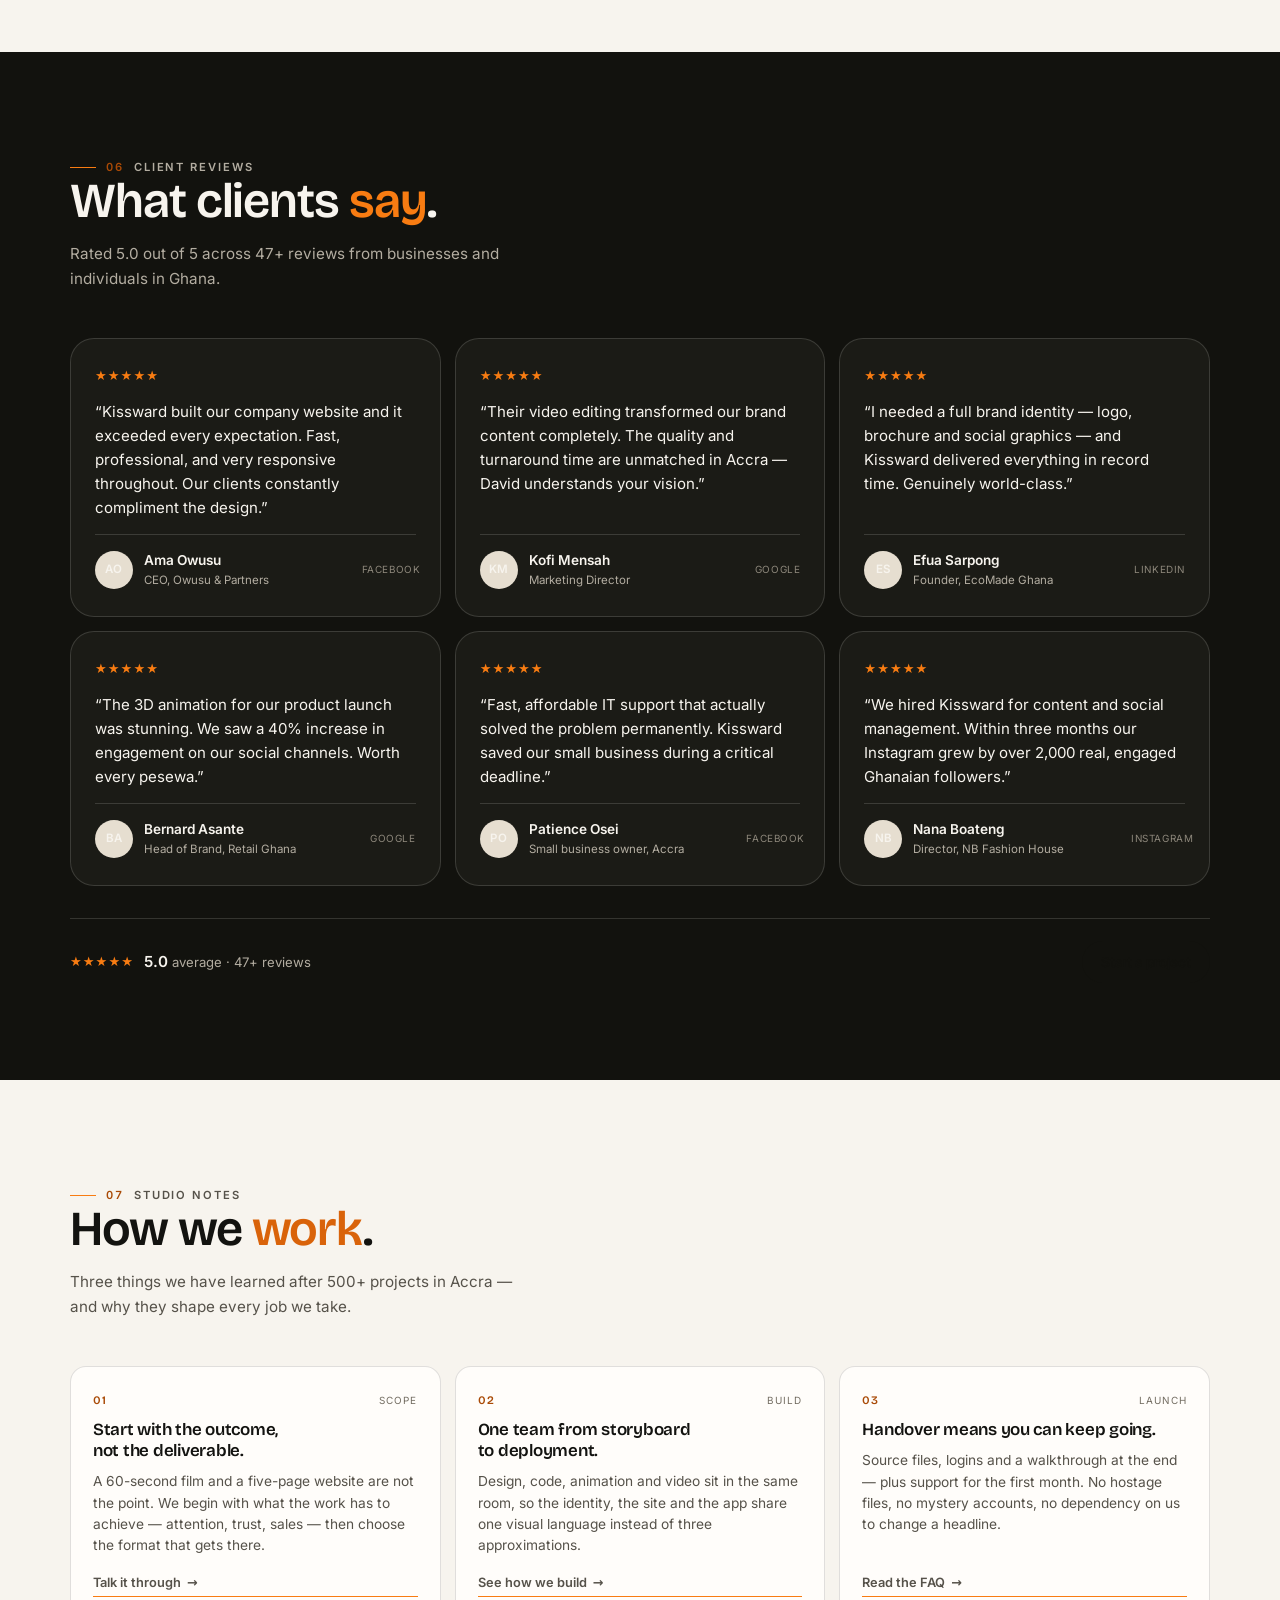
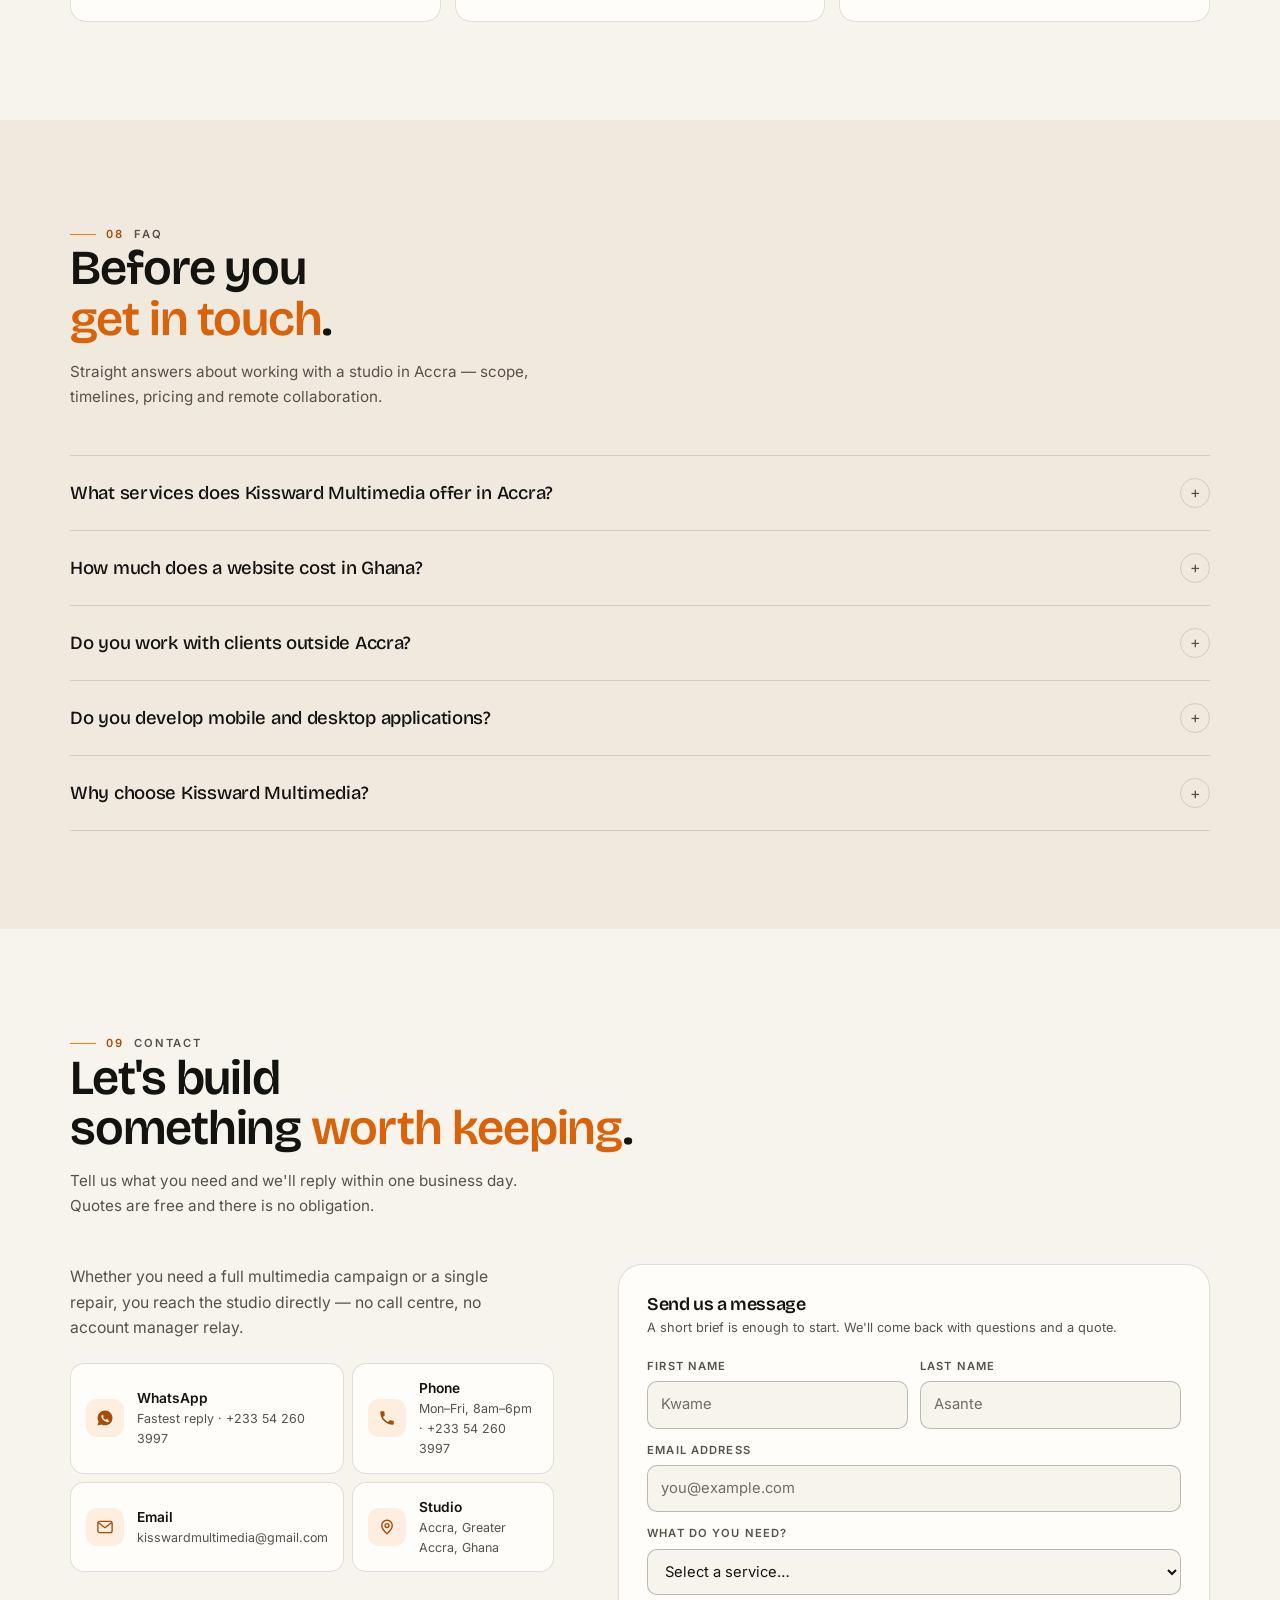
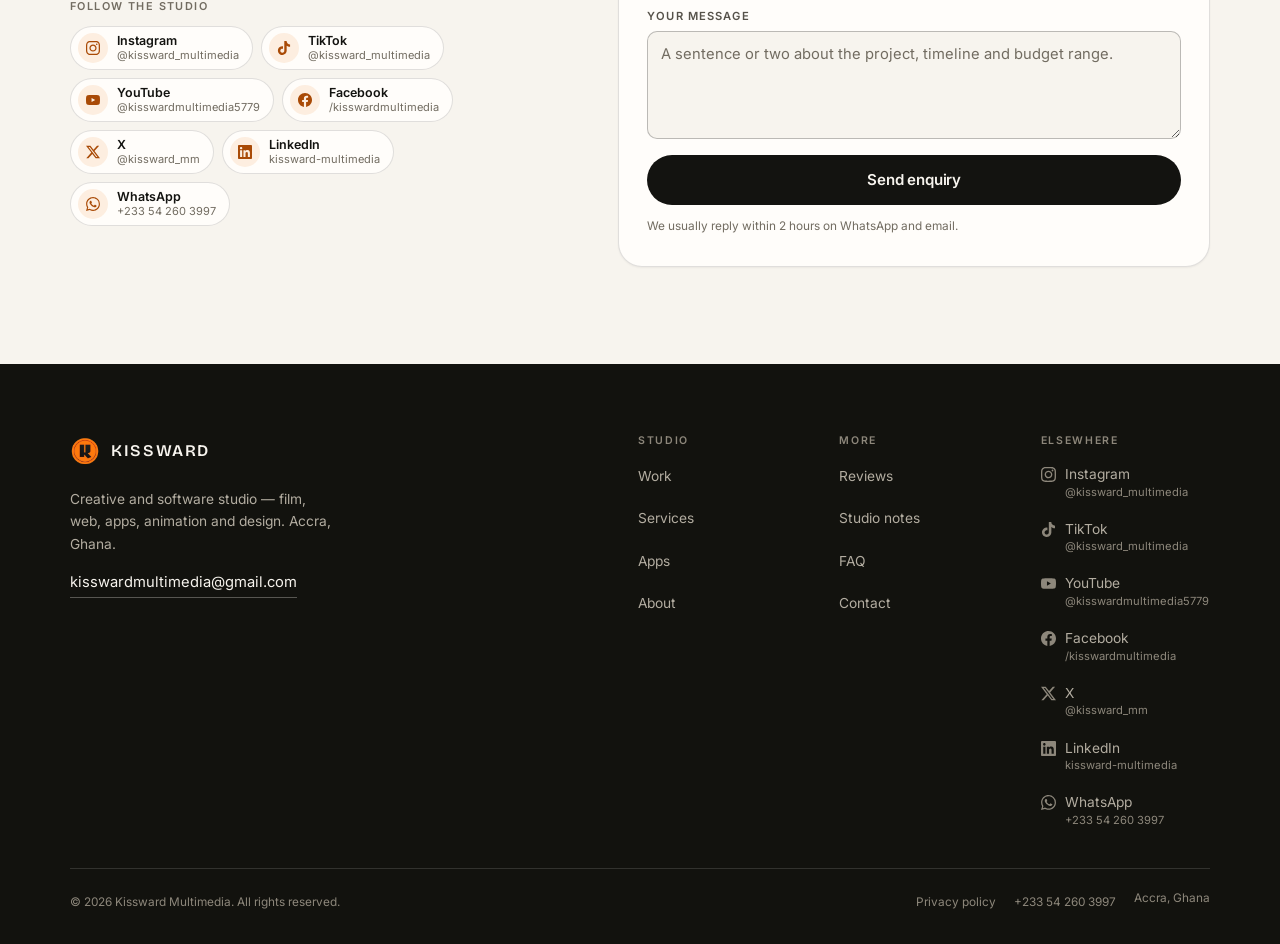
==== commit d9ef33f2: "Rebuild site: light editorial UI, SEO polish, social links - New light warm design system with self-" ====
--- a/index.html
+++ b/index.html
@@ -1,11 +1,10 @@
 <!DOCTYPE html>
-<html lang="en-GH" prefix="og: https://ogp.me/ns#">
+<html lang="en-GH">
 <head>
   <meta charset="UTF-8" />
   <meta name="viewport" content="width=device-width, initial-scale=1.0" />
   <meta http-equiv="X-UA-Compatible" content="IE=edge" />
 
-  <!-- SEO Meta Tags (crawlers must see these first) -->
   <title>Kissward Multimedia | Video, Web &amp; App Studio in Accra, Ghana</title>
   <meta name="description" content="Accra studio for video production, website development, mobile apps, branding, animation and IT support. 500+ projects delivered across Ghana. Get a free quote." />
   <meta name="author" content="Kissward Multimedia" />
@@ -17,10 +16,46 @@
   <link rel="alternate" hreflang="en-GH" href="https://kisswardmultimedia.github.io/kisswardmultimedia/" />
   <link rel="alternate" hreflang="x-default" href="https://kisswardmultimedia.github.io/kisswardmultimedia/" />
   <meta name="google-site-verification" content="0Cglphdvb3oCo3Kw2rNbQ0v08Y8JmH9EL09MK2rgSBI" />
-  <meta name="theme-color" content="#07090d" />
+  <meta name="theme-color" content="#f7f4ee" />
   <meta name="mobile-web-app-capable" content="yes" />
 
-  <!-- Analytics & Tracking (loaded after SEO meta tags for crawl priority) -->
+  <meta property="og:type" content="website" />
+  <meta property="og:url" content="https://kisswardmultimedia.github.io/kisswardmultimedia/" />
+  <meta property="og:title" content="Kissward Multimedia | Video, Web &amp; App Studio in Accra, Ghana" />
+  <meta property="og:description" content="A creative and software studio in Accra making brand films, websites, apps, animation and design for businesses that want work which lasts." />
+  <meta property="og:image" content="https://kisswardmultimedia.github.io/kisswardmultimedia/img/og-image.jpg" />
+  <meta property="og:image:width" content="1200" />
+  <meta property="og:image:height" content="630" />
+  <meta property="og:image:alt" content="Kissward Multimedia — a creative and software studio in Accra, Ghana" />
+  <meta property="og:locale" content="en_GH" />
+  <meta property="og:site_name" content="Kissward Multimedia" />
+  <meta property="og:phone_number" content="+233542603997" />
+  <meta property="og:email" content="kisswardmultimedia@gmail.com" />
+
+  <meta name="twitter:card" content="summary_large_image" />
+  <meta name="twitter:site" content="@kissward_mm" />
+  <meta name="twitter:creator" content="@kissward_mm" />
+  <meta name="twitter:title" content="Kissward Multimedia | Video, Web &amp; App Studio in Accra, Ghana" />
+  <meta name="twitter:description" content="Accra studio for video production, website development, mobile apps, branding, animation and IT support. 500+ projects delivered." />
+  <meta name="twitter:image" content="https://kisswardmultimedia.github.io/kisswardmultimedia/img/og-image.jpg" />
+  <meta name="twitter:image:alt" content="Kissward Multimedia — Accra, Ghana creative studio" />
+
+  <meta name="geo.region" content="GH-AA" />
+  <meta name="geo.placename" content="Accra, Ghana" />
+  <meta name="geo.position" content="5.6037;-0.1870" />
+  <meta name="ICBM" content="5.6037, -0.1870" />
+
+  <link rel="preload" href="assets/fonts/bricolage-grotesque-400800-latin.woff2" as="font" type="font/woff2" crossorigin />
+  <link rel="preload" href="assets/fonts/inter-400600-latin.woff2" as="font" type="font/woff2" crossorigin />
+  <link rel="preload" as="image" href="img/work/01-800.webp" imagesrcset="img/work/01-480.webp 480w, img/work/01-800.webp 800w, img/work/01-1080.webp 1080w" imagesizes="(min-width: 900px) 46vw, 100vw" fetchpriority="high" />
+  <link rel="stylesheet" href="assets/css/style.css" />
+
+  <link rel="icon" type="image/png" sizes="32x32" href="img/kisswardmultimedia-logo.png" />
+  <link rel="icon" type="image/png" sizes="192x192" href="img/icon-192x192.png" />
+  <link rel="apple-touch-icon" href="img/apple-touch-icon.png" />
+  <link rel="shortcut icon" href="img/kisswardmultimedia-logo.png" />
+  <link rel="manifest" href="manifest.webmanifest" />
+
   <!-- Google tag (gtag.js) -->
   <script async src="https://www.googletagmanager.com/gtag/js?id=G-MQ8VQJ3XWY"></script>
   <script>
@@ -29,7 +64,7 @@
     gtag('js', new Date());
     gtag('config', 'G-MQ8VQJ3XWY');
   </script>
-  <!-- Meta Pixel Code -->
+  <!-- Meta Pixel -->
   <script>
   !function(f,b,e,v,n,t,s)
   {if(f.fbq)return;n=f.fbq=function(){n.callMethod?
@@ -42,10 +77,7 @@
   fbq('init', '1888102075232739');
   fbq('track', 'PageView');
   </script>
-  <noscript><img height="1" width="1" style="display:none"
-  src="https://www.facebook.com/tr?id=1888102075232739&ev=PageView&noscript=1"
-  /></noscript>
-  <!-- End Meta Pixel Code -->
+  <noscript><img height="1" width="1" style="display:none" alt="" src="https://www.facebook.com/tr?id=1888102075232739&amp;ev=PageView&amp;noscript=1" /></noscript>
   <!-- Microsoft Clarity -->
   <script type="text/javascript">
     (function(c,l,a,r,i,t,y){
@@ -54,54 +86,7 @@
         y=l.getElementsByTagName(r)[0];y.parentNode.insertBefore(t,y);
     })(window, document, "clarity", "script", "x9jjlljsmj");
   </script>
-  <!-- End Microsoft Clarity -->
-
-  <!-- Preconnect / DNS-Prefetch for faster external resource loading -->
-  <link rel="preconnect" href="https://picsum.photos" />
-  <link rel="dns-prefetch" href="https://picsum.photos" />
-  <link rel="preconnect" href="https://dev.to" />
-  <link rel="dns-prefetch" href="https://dev.to" />
-  <link rel="preconnect" href="https://www.googletagmanager.com" />
-  <link rel="dns-prefetch" href="https://www.googletagmanager.com" />
-  <link rel="preconnect" href="https://connect.facebook.net" />
-  <link rel="dns-prefetch" href="https://connect.facebook.net" />
-
-  <!-- Open Graph / Social -->
-  <meta property="og:type" content="website" />
-  <meta property="og:url" content="https://kisswardmultimedia.github.io/kisswardmultimedia/" />
-  <meta property="og:title" content="Kissward Multimedia | Video, Web &amp; App Studio in Accra, Ghana" />
-  <meta property="og:description" content="Accra studio for video production, website development, mobile apps, branding, animation and IT support. 500+ projects delivered across Ghana." />
-  <meta property="og:image" content="https://kisswardmultimedia.github.io/kisswardmultimedia/img/og-image.jpg" />
-  <meta property="og:image:width" content="1200" />
-  <meta property="og:image:height" content="630" />
-  <meta property="og:image:alt" content="Kissward Multimedia — Accra, Ghana's Premier Creative &amp; Software Agency — Video Editing, Web &amp; Mobile Apps, Graphic Design" />
-  <meta property="og:locale" content="en_GH" />
-  <meta property="og:site_name" content="Kissward Multimedia" />
-  <meta property="og:phone_number" content="+233542603997" />
-  <meta property="og:email" content="kisswardmultimedia@gmail.com" />
-  <meta property="og:see_also" content="https://www.facebook.com/kisswardmultimedia/" />
-  <meta property="og:see_also" content="https://gh.linkedin.com/in/kissward-multimedia-013577100" />
-  <meta property="og:see_also" content="https://www.instagram.com/kissward_multimedia/" />
-  <meta property="og:see_also" content="https://www.youtube.com/@kisswardmultimedia5779/videos" />
-  <meta property="article:publisher" content="https://www.facebook.com/kisswardmultimedia/" />
-  <meta property="article:author" content="https://gh.linkedin.com/in/kissward-multimedia-013577100" />
-
-  <!-- Twitter Card -->
-  <meta name="twitter:card" content="summary_large_image" />
-  <meta name="twitter:site" content="@kissward_mm" />
-  <meta name="twitter:creator" content="@kissward_mm" />
-  <meta name="twitter:title" content="Kissward Multimedia | Video, Web &amp; App Studio in Accra, Ghana" />
-  <meta name="twitter:description" content="Accra studio for video production, website development, mobile apps, branding, animation and IT support. 500+ projects delivered." />
-  <meta name="twitter:image" content="https://kisswardmultimedia.github.io/kisswardmultimedia/img/og-image.jpg" />
-  <meta name="twitter:image:alt" content="Kissward Multimedia — Accra, Ghana's Premier Creative Studio" />
-
-  <!-- Geo Tags for local SEO -->
-  <meta name="geo.region" content="GH-AA" />
-  <meta name="geo.placename" content="Accra, Ghana" />
-  <meta name="geo.position" content="5.6037;-0.1870" />
-  <meta name="ICBM" content="5.6037, -0.1870" />
-
-  <!-- Schema Markup: WebPage + ProfessionalService + Person + Services -->
+
   <script type="application/ld+json">
   {
     "@context": "https://schema.org",
@@ -110,8 +95,8 @@
         "@type": "WebPage",
         "@id": "https://kisswardmultimedia.github.io/kisswardmultimedia/#webpage",
         "url": "https://kisswardmultimedia.github.io/kisswardmultimedia/",
-        "name": "Video Editing, Web, Mobile & Desktop App Development in Accra Ghana | Kissward Multimedia",
-        "description": "Kissward Multimedia is Accra, Ghana's premier creative and software agency since 2015. Expert video editing, custom website development, mobile & desktop app development, graphic design, 2D & 3D animation, branding, and IT support. 500+ projects delivered.",
+        "name": "Kissward Multimedia | Video, Web & App Studio in Accra, Ghana",
+        "description": "Kissward Multimedia is a creative and software studio in Accra, Ghana. Video production, website development, mobile and desktop apps, branding, animation and IT support. 500+ projects delivered.",
         "inLanguage": "en-GH",
         "isPartOf": { "@id": "https://kisswardmultimedia.github.io/kisswardmultimedia/#website" },
         "about": { "@id": "https://kisswardmultimedia.github.io/kisswardmultimedia/#business" },
@@ -119,12 +104,13 @@
           "@type": "BreadcrumbList",
           "itemListElement": [
             { "@type": "ListItem", "position": 1, "name": "Home", "item": "https://kisswardmultimedia.github.io/kisswardmultimedia/" },
-            { "@type": "ListItem", "position": 2, "name": "About", "item": "https://kisswardmultimedia.github.io/kisswardmultimedia/#about" },
-            { "@type": "ListItem", "position": 3, "name": "Services", "item": "https://kisswardmultimedia.github.io/kisswardmultimedia/#services" },
-            { "@type": "ListItem", "position": 4, "name": "Portfolio", "item": "https://kisswardmultimedia.github.io/kisswardmultimedia/#portfolio" },
-            { "@type": "ListItem", "position": 5, "name": "Blog", "item": "https://kisswardmultimedia.github.io/kisswardmultimedia/#blog" },
-            { "@type": "ListItem", "position": 6, "name": "FAQ", "item": "https://kisswardmultimedia.github.io/kisswardmultimedia/#faq" },
-            { "@type": "ListItem", "position": 7, "name": "Contact", "item": "https://kisswardmultimedia.github.io/kisswardmultimedia/#contact" }
+            { "@type": "ListItem", "position": 2, "name": "Apps", "item": "https://kisswardmultimedia.github.io/kisswardmultimedia/#apps" },
+            { "@type": "ListItem", "position": 3, "name": "Work", "item": "https://kisswardmultimedia.github.io/kisswardmultimedia/#portfolio" },
+            { "@type": "ListItem", "position": 4, "name": "Services", "item": "https://kisswardmultimedia.github.io/kisswardmultimedia/#services" },
+            { "@type": "ListItem", "position": 5, "name": "About", "item": "https://kisswardmultimedia.github.io/kisswardmultimedia/#about" },
+            { "@type": "ListItem", "position": 6, "name": "Studio notes", "item": "https://kisswardmultimedia.github.io/kisswardmultimedia/#blog" },
+            { "@type": "ListItem", "position": 7, "name": "FAQ", "item": "https://kisswardmultimedia.github.io/kisswardmultimedia/#faq" },
+            { "@type": "ListItem", "position": 8, "name": "Contact", "item": "https://kisswardmultimedia.github.io/kisswardmultimedia/#contact" }
           ]
         }
       },
@@ -140,21 +126,20 @@
         "@type": ["LocalBusiness", "ProfessionalService"],
         "@id": "https://kisswardmultimedia.github.io/kisswardmultimedia/#business",
         "name": "Kissward Multimedia",
-        "legalName": "Kissward Multimedia",
-        "description": "Kissward Multimedia is Accra's premier creative studio offering expert video editing, custom website development, graphic design, 2D & 3D animation, and IT support. Founded and led by David Kissward — a multimedia expert with over a decade of experience.",
-        "url": "https://kisswardmultimedia.github.io/kisswardmultimedia",
+        "description": "Creative and software studio in Accra, Ghana offering video production, website development, mobile and desktop apps, graphic design, 2D and 3D animation, and IT support.",
+        "url": "https://kisswardmultimedia.github.io/kisswardmultimedia/",
         "telephone": "+233542603997",
         "email": "kisswardmultimedia@gmail.com",
         "priceRange": "$$",
         "currenciesAccepted": "GHS",
         "paymentAccepted": "Cash, Mobile Money, Bank Transfer",
         "openingHours": "Mo-Fr 08:00-18:00",
-"image": "https://kisswardmultimedia.github.io/kisswardmultimedia/img/kisswardmultimedia-logo.png",
+        "image": "https://kisswardmultimedia.github.io/kisswardmultimedia/img/og-image.jpg",
         "logo": {
           "@type": "ImageObject",
           "url": "https://kisswardmultimedia.github.io/kisswardmultimedia/img/kisswardmultimedia-logo.png",
-          "width": 400,
-          "height": 400
+          "width": 348,
+          "height": 356
         },
         "founder": { "@id": "https://kisswardmultimedia.github.io/kisswardmultimedia/#founder" },
         "address": {
@@ -165,11 +150,7 @@
           "postalCode": "GA",
           "addressCountry": "GH"
         },
-        "geo": {
-          "@type": "GeoCoordinates",
-          "latitude": 5.6037,
-          "longitude": -0.1870
-        },
+        "geo": { "@type": "GeoCoordinates", "latitude": 5.6037, "longitude": -0.1870 },
         "areaServed": [
           { "@type": "City", "name": "Accra" },
           { "@type": "AdministrativeArea", "name": "Greater Accra" },
@@ -179,8 +160,7 @@
           "@type": "ContactPoint",
           "telephone": "+233542603997",
           "contactType": "customer service",
-          "availableLanguage": ["English"],
-          "contactOption": "TollFree"
+          "availableLanguage": ["English"]
         },
         "sameAs": [
           "https://www.facebook.com/kisswardmultimedia/",
@@ -188,100 +168,21 @@
           "https://www.instagram.com/kissward_multimedia/",
           "https://www.youtube.com/channel/UCmpxMdGXnjHgvd2RolSsZrQ",
           "https://www.tiktok.com/@kissward_multimedia",
+          "https://x.com/kissward_mm",
           "https://share.google/R9bE4GhUeLKRMRv5g"
         ],
         "hasOfferCatalog": {
           "@type": "OfferCatalog",
-          "name": "Multimedia Services — Accra, Ghana",
+          "name": "Multimedia services in Accra, Ghana",
           "itemListElement": [
-            {
-              "@type": "Offer",
-              "itemOffered": {
-                "@type": "Service",
-                "@id": "https://kisswardmultimedia.github.io/kisswardmultimedia/#service-video",
-                "name": "Video Editing Services in Ghana",
-                "description": "Professional video editing in Accra — commercials, events, weddings, social media campaigns. Includes colour grading, motion titles, and cinematic storytelling.",
-                "areaServed": { "@type": "Country", "name": "Ghana" },
-                "provider": { "@id": "https://kisswardmultimedia.github.io/kisswardmultimedia/#business" }
-              }
-            },
-            {
-              "@type": "Offer",
-              "itemOffered": {
-                "@type": "Service",
-                "@id": "https://kisswardmultimedia.github.io/kisswardmultimedia/#service-web",
-                "name": "Website Development in Accra Ghana",
-                "description": "Custom websites, web apps, and e-commerce platforms for businesses in Accra and across Ghana. High-performing, mobile-responsive, and SEO-optimised.",
-                "areaServed": { "@type": "Country", "name": "Ghana" },
-                "provider": { "@id": "https://kisswardmultimedia.github.io/kisswardmultimedia/#business" }
-              }
-            },
-            {
-              "@type": "Offer",
-              "itemOffered": {
-                "@type": "Service",
-                "@id": "https://kisswardmultimedia.github.io/kisswardmultimedia/#service-design",
-                "name": "Graphic Design & Branding in Ghana",
-                "description": "Logos, packaging, flyers, and complete brand identity systems for Ghanaian businesses. Serving Accra and nationwide.",
-                "areaServed": { "@type": "Country", "name": "Ghana" },
-                "provider": { "@id": "https://kisswardmultimedia.github.io/kisswardmultimedia/#business" }
-              }
-            },
-            {
-              "@type": "Offer",
-              "itemOffered": {
-                "@type": "Service",
-                "@id": "https://kisswardmultimedia.github.io/kisswardmultimedia/#service-animation",
-                "name": "2D & 3D Animation and Motion Graphics Ghana",
-                "description": "Explainer videos, 2D & 3D animation, and motion graphics for brands and creatives across Ghana.",
-                "areaServed": { "@type": "Country", "name": "Ghana" },
-                "provider": { "@id": "https://kisswardmultimedia.github.io/kisswardmultimedia/#business" }
-              }
-            },
-            {
-              "@type": "Offer",
-              "itemOffered": {
-                "@type": "Service",
-                "@id": "https://kisswardmultimedia.github.io/kisswardmultimedia/#service-it",
-                "name": "IT Support & PC Repairs Accra",
-                "description": "Fast and reliable IT support, PC repair, and technical assistance for businesses and individuals in Accra, Ghana.",
-                "areaServed": { "@type": "City", "name": "Accra" },
-                "provider": { "@id": "https://kisswardmultimedia.github.io/kisswardmultimedia/#business" }
-              }
-            },
-            {
-              "@type": "Offer",
-              "itemOffered": {
-                "@type": "Service",
-                "@id": "https://kisswardmultimedia.github.io/kisswardmultimedia/#service-social",
-                "name": "Social Media Management & Content Creation Ghana",
-                "description": "Content strategy, copywriting, and social media management for Instagram, TikTok, Facebook, and YouTube in Ghana.",
-                "areaServed": { "@type": "Country", "name": "Ghana" },
-                "provider": { "@id": "https://kisswardmultimedia.github.io/kisswardmultimedia/#business" }
-              }
-            },
-            {
-              "@type": "Offer",
-              "itemOffered": {
-                "@type": "Service",
-                "@id": "https://kisswardmultimedia.github.io/kisswardmultimedia/#service-mobile",
-                "name": "Mobile App Development in Ghana",
-                "description": "Custom Android and iOS mobile app development for businesses in Accra and across Ghana. Native and cross-platform apps with modern UI/UX design.",
-                "areaServed": { "@type": "Country", "name": "Ghana" },
-                "provider": { "@id": "https://kisswardmultimedia.github.io/kisswardmultimedia/#business" }
-              }
-            },
-            {
-              "@type": "Offer",
-              "itemOffered": {
-                "@type": "Service",
-                "@id": "https://kisswardmultimedia.github.io/kisswardmultimedia/#service-desktop",
-                "name": "Desktop Application Development in Ghana",
-                "description": "Professional desktop software development for Windows, macOS, and Linux. Tailored business applications, inventory systems, and productivity tools for Ghanaian companies.",
-                "areaServed": { "@type": "Country", "name": "Ghana" },
-                "provider": { "@id": "https://kisswardmultimedia.github.io/kisswardmultimedia/#business" }
-              }
-            }
+            { "@type": "Offer", "itemOffered": { "@type": "Service", "@id": "https://kisswardmultimedia.github.io/kisswardmultimedia/#service-video", "name": "Video Editing Services in Accra, Ghana", "description": "Commercials, events, weddings and social campaigns with colour grading, motion titles and cinematic storytelling.", "provider": { "@id": "https://kisswardmultimedia.github.io/kisswardmultimedia/#business" } } },
+            { "@type": "Offer", "itemOffered": { "@type": "Service", "@id": "https://kisswardmultimedia.github.io/kisswardmultimedia/#service-web", "name": "Website Development in Accra, Ghana", "description": "Custom websites, web apps and e-commerce platforms that are fast, mobile-responsive and search-optimised.", "provider": { "@id": "https://kisswardmultimedia.github.io/kisswardmultimedia/#business" } } },
+            { "@type": "Offer", "itemOffered": { "@type": "Service", "@id": "https://kisswardmultimedia.github.io/kisswardmultimedia/#service-design", "name": "Graphic Design & Branding in Ghana", "description": "Logos, packaging, flyers and complete identity systems for Ghanaian businesses.", "provider": { "@id": "https://kisswardmultimedia.github.io/kisswardmultimedia/#business" } } },
+            { "@type": "Offer", "itemOffered": { "@type": "Service", "@id": "https://kisswardmultimedia.github.io/kisswardmultimedia/#service-animation", "name": "2D & 3D Animation in Ghana", "description": "Explainer videos, character animation and motion graphics for brands and creators.", "provider": { "@id": "https://kisswardmultimedia.github.io/kisswardmultimedia/#business" } } },
+            { "@type": "Offer", "itemOffered": { "@type": "Service", "@id": "https://kisswardmultimedia.github.io/kisswardmultimedia/#service-it", "name": "IT Support & PC Repairs in Accra", "description": "Diagnostics, hardware repair and software support for businesses and individuals in Accra.", "provider": { "@id": "https://kisswardmultimedia.github.io/kisswardmultimedia/#business" } } },
+            { "@type": "Offer", "itemOffered": { "@type": "Service", "@id": "https://kisswardmultimedia.github.io/kisswardmultimedia/#service-social", "name": "Social Media & Content Creation in Ghana", "description": "Content strategy, scripting and posts for Instagram, TikTok, Facebook and YouTube.", "provider": { "@id": "https://kisswardmultimedia.github.io/kisswardmultimedia/#business" } } },
+            { "@type": "Offer", "itemOffered": { "@type": "Service", "@id": "https://kisswardmultimedia.github.io/kisswardmultimedia/#service-mobile", "name": "Mobile App Development in Accra, Ghana", "description": "Android and iOS apps with intuitive UI, backend integration and store deployment.", "provider": { "@id": "https://kisswardmultimedia.github.io/kisswardmultimedia/#business" } } },
+            { "@type": "Offer", "itemOffered": { "@type": "Service", "@id": "https://kisswardmultimedia.github.io/kisswardmultimedia/#service-desktop", "name": "Desktop App Development in Accra, Ghana", "description": "Windows, macOS and Linux software including inventory, POS and productivity tools.", "provider": { "@id": "https://kisswardmultimedia.github.io/kisswardmultimedia/#business" } } }
           ]
         },
         "aggregateRating": {
@@ -290,30 +191,7 @@
           "reviewCount": "47",
           "bestRating": "5",
           "worstRating": "1"
-        },
-        "review": [
-          {
-            "@type": "Review",
-            "author": { "@type": "Person", "name": "Ama Owusu" },
-            "reviewRating": { "@type": "Rating", "ratingValue": "5", "bestRating": "5" },
-            "reviewBody": "Kissward Multimedia built our company website and it exceeded every expectation. Fast, professional, and very responsive throughout the entire process.",
-            "datePublished": "2025-11-10"
-          },
-          {
-            "@type": "Review",
-            "author": { "@type": "Person", "name": "Kofi Mensah" },
-            "reviewRating": { "@type": "Rating", "ratingValue": "5", "bestRating": "5" },
-            "reviewBody": "Their video editing work transformed our brand content. The quality and turnaround time are unmatched in Accra.",
-            "datePublished": "2025-12-02"
-          },
-          {
-            "@type": "Review",
-            "author": { "@type": "Person", "name": "Efua Sarpong" },
-            "reviewRating": { "@type": "Rating", "ratingValue": "5", "bestRating": "5" },
-            "reviewBody": "I needed a full brand identity and Kissward delivered everything in record time. The creativity is genuinely world-class for Ghanaian standards.",
-            "datePublished": "2026-01-14"
-          }
-        ]
+        }
       },
       {
         "@type": "Person",
@@ -322,32 +200,18 @@
         "givenName": "David",
         "familyName": "Kissward",
         "jobTitle": "CEO and Founder",
-        "description": "David Kissward is a Ghanaian multimedia professional with over 10 years of expertise in graphic design, corporate branding, website and app development, 2D and 3D animation, motion graphics, and video production.",
+        "description": "Ghanaian multimedia professional with over ten years of practice in graphic design, corporate branding, web and app development, animation and video production.",
         "worksFor": { "@id": "https://kisswardmultimedia.github.io/kisswardmultimedia/#business" },
         "url": "https://kisswardmultimedia.github.io/kisswardmultimedia/#about",
-        "image": "https://kisswardmultimedia.github.io/kisswardmultimedia/img/David Kissward.jpeg",
-        "address": {
-          "@type": "PostalAddress",
-          "addressLocality": "Accra",
-          "addressRegion": "Greater Accra",
-          "addressCountry": "GH"
-        },
+        "image": "https://kisswardmultimedia.github.io/kisswardmultimedia/img/people/david-640.webp",
         "sameAs": [
           "https://gh.linkedin.com/in/kissward-multimedia-013577100",
           "https://www.instagram.com/kissward_multimedia/",
           "https://www.facebook.com/kisswardmultimedia/"
         ],
         "knowsAbout": [
-          "Video Editing",
-          "Website Development",
-          "Mobile App Development",
-          "Desktop App Development",
-          "Graphic Design",
-          "2D Animation",
-          "3D Animation",
-          "Motion Graphics",
-          "Corporate Branding",
-          "IT Support"
+          "Video Editing", "Website Development", "Mobile App Development", "Desktop App Development",
+          "Graphic Design", "2D Animation", "3D Animation", "Motion Graphics", "Corporate Branding", "IT Support"
         ]
       },
       {
@@ -356,43 +220,28 @@
         "mainEntity": [
           {
             "@type": "Question",
-            "name": "What services does Kissward Multimedia offer in Accra, Ghana?",
-            "acceptedAnswer": {
-              "@type": "Answer",
-              "text": "Kissward Multimedia offers professional video editing, custom website development, graphic design and branding, 2D and 3D animation, motion graphics, IT support and PC repair, social media management, and content creation — all based in Accra, Ghana."
-            }
+            "name": "What services does Kissward Multimedia offer in Accra?",
+            "acceptedAnswer": { "@type": "Answer", "text": "Professional video editing, custom website development, graphic design and branding, 2D and 3D animation, motion graphics, IT support and PC repair, social media management and content creation, plus mobile and desktop app development — delivered from our studio in Accra, Ghana." }
           },
           {
             "@type": "Question",
             "name": "How much does a website cost in Ghana?",
-            "acceptedAnswer": {
-              "@type": "Answer",
-              "text": "Website development costs in Ghana vary based on complexity. Kissward Multimedia offers custom websites starting from competitive rates. Contact us via WhatsApp at +233542603997 for a free, no-obligation quote tailored to your project needs."
-            }
+            "acceptedAnswer": { "@type": "Answer", "text": "Website development costs in Ghana vary with complexity. Kissward Multimedia builds custom websites at competitive rates. Message us on WhatsApp at +233 54 260 3997 for a free, no-obligation quote tailored to your project." }
           },
           {
             "@type": "Question",
-            "name": "Does Kissward Multimedia serve clients outside Accra?",
-            "acceptedAnswer": {
-              "@type": "Answer",
-              "text": "Yes. While based in Accra, Kissward Multimedia works with clients nationwide across Ghana and internationally. We deliver projects remotely and can coordinate with clients from any location."
-            }
+            "name": "Do you work with clients outside Accra?",
+            "acceptedAnswer": { "@type": "Answer", "text": "Yes. We are based in Accra but work with clients nationwide across Ghana and internationally. Projects are delivered remotely with scheduled reviews, so location is never a barrier." }
           },
           {
             "@type": "Question",
-            "name": "Does Kissward Multimedia develop mobile apps and desktop applications?",
-            "acceptedAnswer": {
-              "@type": "Answer",
-              "text": "Yes. Kissward Multimedia offers both mobile app development (Android & iOS) and desktop application development (Windows, macOS, Linux). Whether you need a customer-facing mobile app or a business productivity desktop tool, our team in Accra can build it. Contact us for a free consultation."
-            }
+            "name": "Do you develop mobile and desktop applications?",
+            "acceptedAnswer": { "@type": "Answer", "text": "We build Android and iOS apps as well as Windows, macOS and Linux desktop software, from customer-facing products to internal business tools. Two of our apps are live on Google Play." }
           },
           {
             "@type": "Question",
-            "name": "Why choose Kissward Multimedia for creative services in Ghana?",
-            "acceptedAnswer": {
-              "@type": "Answer",
-              "text": "Kissward Multimedia combines over a decade of professional experience with a passion for Ghanaian creativity. With 500+ projects delivered, we offer world-class video editing, web development, design, and animation at competitive rates — proudly based in Accra, Ghana."
-            }
+            "name": "Why choose Kissward Multimedia?",
+            "acceptedAnswer": { "@type": "Answer", "text": "Over a decade of professional practice, 500+ delivered projects and a team that combines Ghanaian creativity with international production standards. You work directly with the founder from brief to delivery." }
           }
         ]
       }
@@ -400,7 +249,6 @@
   }
   </script>
 
-  <!-- Structured data: mobile apps on Google Play -->
   <script type="application/ld+json">
   {
     "@context": "https://schema.org",
@@ -417,8 +265,8 @@
           "applicationSubCategory": "Arcade",
           "operatingSystem": "Android",
           "url": "https://play.google.com/store/apps/details?id=com.orbtanker.game",
-          "image": "https://kisswardmultimedia.github.io/kisswardmultimedia/img/apps/orbtanker-icon.png",
-          "description": "A vibrant, fast-paced marble shooter. Aim your tanker, match three or more orbs and blast the chain before it reaches your base across 50 hand-tuned levels in five Knight worlds.",
+          "image": "https://kisswardmultimedia.github.io/kisswardmultimedia/img/apps/orbtanker-192.webp",
+          "description": "A fast-paced marble shooter: aim your tanker, match three or more orbs and blast the chain before it reaches your base across 50 hand-tuned levels in five Knight worlds.",
           "author": { "@type": "Organization", "name": "A Brighter Day", "url": "https://kisswardmultimedia.github.io/kisswardmultimedia/" },
           "offers": { "@type": "Offer", "price": "0", "priceCurrency": "USD" },
           "contentRating": "Rated for 3+"
@@ -434,8 +282,8 @@
           "applicationSubCategory": "Kids & Family",
           "operatingSystem": "Android",
           "url": "https://play.google.com/store/apps/details?id=com.kisswardmultimedia.timelessbiblestories",
-          "image": "https://kisswardmultimedia.github.io/kisswardmultimedia/img/apps/timeless-bible-stories-icon.png",
-          "description": "A gentle, beautifully illustrated storybook for children with 52 timeless Bible stories, read-aloud narration and quizzes. No ads, no tracking, works fully offline.",
+          "image": "https://kisswardmultimedia.github.io/kisswardmultimedia/img/apps/bible-192.webp",
+          "description": "A gentle, illustrated storybook for children with 52 timeless Bible stories, read-aloud narration and quizzes. No ads, no tracking, works fully offline.",
           "author": { "@type": "Organization", "name": "A Brighter Day", "url": "https://kisswardmultimedia.github.io/kisswardmultimedia/" },
           "offers": { "@type": "Offer", "price": "0", "priceCurrency": "USD" },
           "contentRating": "Rated for 3+"
@@ -444,852 +292,613 @@
     ]
   }
   </script>
-
-  <!-- Performance: Preconnect -->
-  <link rel="preconnect" href="https://fonts.googleapis.com" />
-  <link rel="preconnect" href="https://fonts.gstatic.com" crossorigin />
-  <link rel="dns-prefetch" href="https://wa.me" />
-  <link rel="preload" as="image" href="img/kisswardmultimedia-logo.png" />
-  <link rel="preload" as="image" href="img/David Kissward.jpeg" />
-  <link href="https://fonts.googleapis.com/css2?family=Bebas+Neue&family=DM+Sans:wght@300;400;500;600&family=Playfair+Display:ital,wght@1,400;1,700&display=swap" rel="stylesheet" />
-
-
-  <link rel="preload" href="assets/css/style.css" as="style" onload="this.onload=null;this.rel='stylesheet'">
-  <noscript><link rel="stylesheet" href="assets/css/style.css"></noscript>
-
-  <!-- Favicon -->
-  <link rel="icon" type="image/png" sizes="32x32" href="img/kisswardmultimedia-logo.png" />
-  <link rel="icon" type="image/png" sizes="192x192" href="img/icon-192x192.png" />
-  <link rel="apple-touch-icon" href="img/apple-touch-icon.png" />
-  <link rel="shortcut icon" href="img/kisswardmultimedia-logo.png" />
-
-  <!-- PWA -->
-  <link rel="manifest" href="manifest.webmanifest" />
-
-  <!-- Google AdSense -->
-  <script async src="https://pagead2.googlesyndication.com/pagead/js/adsbygoogle.js?client=ca-pub-5331161866123229" crossorigin="anonymous"></script>
 </head>
 <body>
+
 <a href="#main-content" class="skip-link">Skip to content</a>
 
-<!-- Scroll Progress Bar -->
-<div id="scroll-progress" role="progressbar" aria-valuenow="0" aria-valuemin="0" aria-valuemax="100"></div>
-
-<!-- Custom Cursor -->
-<div id="cursor"></div>
-<div id="cursor-ring"></div>
-
-<!-- Back to Top -->
-<a href="#home" class="back-to-top" id="backToTop" aria-label="Back to top">↑</a>
-
-<!-- WhatsApp Float -->
-<a href="https://wa.me/233542603997" class="whatsapp-float" target="_blank" rel="noopener" aria-label="Chat with Kissward Multimedia on WhatsApp">
-  <svg width="26" height="26" viewBox="0 0 24 24" fill="currentColor" xmlns="http://www.w3.org/2000/svg" aria-hidden="true"><path d="M12.04 2C6.58 2 2.13 6.45 2.13 11.91c0 1.75.46 3.45 1.32 4.95L2 22l5.25-1.38c1.45.79 3.08 1.21 4.79 1.21 5.46 0 9.91-4.45 9.91-9.91C21.95 6.45 17.5 2 12.04 2zm5.8 14.06c-.25.7-1.47 1.35-2.03 1.4-.56.05-1.08.25-3.63-.98-2.55-1.23-4.13-4.07-4.26-4.26-.13-.19-.86-1.24-.86-2.36 0-1.12.57-1.66.79-1.9.22-.24.47-.3.63-.3.16 0 .32 0 .46.01.15.01.35-.06.54.42.19.48.65 1.63.71 1.75.06.12.1.26.02.42-.08.16-.12.26-.24.4-.12.14-.25.31-.36.42-.12.12-.24.25-.11.49.13.24.58.99 1.24 1.6.85.78 1.57 1.03 1.81 1.15.24.12.38.1.52-.06.14-.16.6-.71.76-.95.16-.24.32-.19.54-.11.22.08 1.4.66 1.64.78.24.12.4.18.46.28.06.1.06.58-.19 1.28z"/></svg>
-  <span class="whatsapp-tooltip">Chat on WhatsApp</span>
-</a>
-
-<!-- NAV -->
-<nav id="navbar" role="navigation" aria-label="Main Navigation">
+<!-- ============================ HEADER ============================ -->
+<header class="site-head" id="siteHead">
+  <div class="container head-inner">
+    <a href="#home" class="brand" aria-label="Kissward Multimedia — home">
+      <img class="brand__img" src="img/brand/logo-192.webp" alt="" width="192" height="197" decoding="async" />
+      <span class="brand__name">Kissward<b>.</b></span>
+    </a>
+
+    <nav class="nav" aria-label="Primary">
+      <a class="nav__link" href="#portfolio">Work</a>
+      <a class="nav__link" href="#services">Services</a>
+      <a class="nav__link" href="#apps">Apps</a>
+      <a class="nav__link" href="#about">About</a>
+      <a class="nav__link" href="#testimonials">Reviews</a>
+      <a class="nav__link" href="#faq">FAQ</a>
+    </nav>
+
+    <a class="btn btn--primary btn--sm head-cta" href="#contact">Start a project</a>
+
+    <button class="burger" id="burger" aria-label="Open menu" aria-expanded="false" aria-controls="menu">
+      <span></span><span></span><span></span>
+    </button>
+  </div>
+</header>
+
+<!-- ============================ MOBILE MENU ============================ -->
+<div class="menu" id="menu" role="dialog" aria-modal="true" aria-label="Site menu" aria-hidden="true">
+  <div class="menu__top">
+    <a href="#home" class="brand" tabindex="-1">
+      <img class="brand__img" src="img/brand/logo-192.webp" alt="" width="192" height="197" />
+      <span class="brand__name">Kissward<b>.</b></span>
+    </a>
+    <button class="menu__close" id="menuClose" aria-label="Close menu">
+      <svg width="16" height="16" viewBox="0 0 16 16" fill="none" aria-hidden="true"><path d="M1 1l14 14M15 1L1 15" stroke="currentColor" stroke-width="1.6"/></svg>
+    </button>
+  </div>
+  <nav aria-label="Mobile">
+    <ul class="menu__list">
+      <li><a class="menu__link" href="#portfolio"><small>01</small> Work</a></li>
+      <li><a class="menu__link" href="#services"><small>02</small> Services</a></li>
+      <li><a class="menu__link" href="#apps"><small>03</small> Apps</a></li>
+      <li><a class="menu__link" href="#about"><small>04</small> About</a></li>
+      <li><a class="menu__link" href="#testimonials"><small>05</small> Reviews</a></li>
+      <li><a class="menu__link" href="#faq"><small>06</small> FAQ</a></li>
+      <li><a class="menu__link" href="#contact"><small>07</small> Contact</a></li>
+    </ul>
+  </nav>
+  <div class="menu__foot">
+    <a class="btn btn--primary" href="https://wa.me/233542603997?text=Hi%20Kissward%2C%20I%27d%20like%20a%20free%20quote%20for%20my%20project." target="_blank" rel="noopener">Get a free quote</a>
+    <p class="menu__contact">Accra, Ghana · <a href="tel:+233542603997">+233 54 260 3997</a></p>
+  </div>
+</div>
+
+<main id="main-content">
+
+<!-- ============================ HERO ============================ -->
+<section class="hero" id="home" aria-labelledby="hero-title">
   <div class="container">
-    <div class="nav-inner">
-      <a href="#home" class="nav-logo" aria-label="Kissward Multimedia Home">
-        <img src="img/kisswardmultimedia-logo.png" alt="Kissward Multimedia Logo" style="height: 32px; width: auto; object-fit: contain;" fetchpriority="high" aria-hidden="true" width="348" height="356" decoding="async">
-        KISSWARD MULTIMEDIA
-      </a>
-      <ul class="nav-links" role="list">
-        <li><a href="#about">About</a></li>
-        <li><a href="#services">Services</a></li>
-        <li><a href="#apps">Apps</a></li>
-        <li><a href="#portfolio">Portfolio</a></li>
-        <li><a href="#testimonials">Reviews</a></li>
-        <li><a href="#blog">Blog</a></li>
-        <li><a href="#social">Connect</a></li>
-        <li><a href="#contact" class="nav-cta">Get a Quote</a></li>
-      </ul>
-      <button class="hamburger" id="hamburger" aria-label="Open menu" aria-expanded="false">
-        <span></span><span></span><span></span>
-      </button>
-    </div>
-    <div class="mobile-menu" id="mobile-menu" role="menu">
-      <a href="#about" role="menuitem">About Us</a>
-      <a href="#services" role="menuitem">Our Services</a>
-      <a href="#apps" role="menuitem">Our Apps</a>
-      <a href="#portfolio" role="menuitem">Portfolio</a>
-      <a href="#testimonials" role="menuitem">Client Reviews</a>
-      <a href="#blog" role="menuitem">Tech Blog</a>
-      <a href="#social" role="menuitem">Socialize</a>
-      <a href="#contact" role="menuitem">Contact Us</a>
-    </div>
-  </div>
-</nav>
-
-<main id="main-content">
-<!-- HERO -->
-<section id="home" aria-label="Hero">
-  <div class="hero-bg" aria-hidden="true"></div>
-  <div class="hero-grid" aria-hidden="true"></div>
-  <div class="hero-particles" id="heroParticles" aria-hidden="true"></div>
+    <div class="hero__grid">
+      <div class="hero__copy">
+        <span class="eyebrow"><span class="eyebrow__num">01</span> Accra, Ghana · Multimedia studio</span>
+        <h1 id="hero-title">
+          <span class="line">Multimedia that</span>
+          <span class="line"><span class="accent">moves</span> people.</span>
+        </h1>
+        <p class="hero__lede">
+          We are a creative and software studio in Accra building <strong>brand films</strong>, <strong>websites</strong>, <strong>mobile &amp; desktop apps</strong>, <strong>animation</strong> and <strong>design</strong> for businesses that want work which lasts.
+        </p>
+        <div class="hero__actions">
+          <a class="btn btn--primary" href="https://wa.me/233542603997?text=Hi%20Kissward%2C%20I%27d%20like%20a%20free%20quote%20for%20my%20project." target="_blank" rel="noopener">
+            Start a project
+            <svg width="15" height="15" viewBox="0 0 15 15" fill="none" aria-hidden="true"><path d="M3 12L12 3M12 3H5M12 3v7" stroke="currentColor" stroke-width="1.6" stroke-linecap="round" stroke-linejoin="round"/></svg>
+          </a>
+          <a class="btn btn--ghost" href="#portfolio">See our work</a>
+        </div>
+        <div class="hero__proof">
+          <div>
+            <div class="proof__num"><span data-count="500">500</span><i>+</i></div>
+            <div class="proof__lbl">Projects delivered</div>
+          </div>
+          <div>
+            <div class="proof__num"><span data-count="10">10</span><i>+</i></div>
+            <div class="proof__lbl">Years of practice</div>
+          </div>
+          <div>
+            <div class="proof__num"><span data-count="2">2</span></div>
+            <div class="proof__lbl">Apps on Google Play</div>
+          </div>
+        </div>
+      </div>
+
+      <div class="hero__media">
+        <figure class="hero__img hero__img--tall">
+          <img src="img/work/07-480.webp" sizes="(min-width: 900px) 22vw, 40vw" alt="Character animation still from a Kissward Multimedia production" width="480" height="898" loading="lazy" decoding="async" />
+        </figure>
+        <figure class="hero__img">
+          <img src="img/work/01-800.webp" srcset="img/work/01-480.webp 480w, img/work/01-800.webp 800w, img/work/01-1080.webp 1080w" sizes="(min-width: 900px) 46vw, 100vw" alt="DC Carnival billboard designed by Kissward Multimedia" width="1080" height="763" fetchpriority="high" decoding="async" />
+        </figure>
+        <figure class="hero__img hero__img--small">
+          <img src="img/work/13-480.webp" srcset="img/work/13-480.webp 480w, img/work/13-800.webp 800w" sizes="(min-width: 900px) 24vw, 40vw" alt="3D motion graphics frame from a Kissward Multimedia project" width="1080" height="607" loading="lazy" decoding="async" />
+        </figure>
+        <a class="hero__badge" href="#apps">
+          <img src="img/apps/orbtanker-192.webp" alt="" width="192" height="192" loading="lazy" decoding="async" />
+          <span>2 apps live on Google Play</span>
+          <span class="live" aria-hidden="true"></span>
+        </a>
+      </div>
+    </div>
+  </div>
+</section>
+
+<div class="capstrip" aria-label="What the studio does">
   <div class="container">
-    <div class="hero-content">
-      <div class="hero-left">
-        <div class="hero-eyebrow">
-          <div class="hero-eyebrow-line" aria-hidden="true"></div>
-          <span class="hero-eyebrow-text">Accra, Ghana &middot; Multimedia Studio</span>
-        </div>
-        <h1>
-          <span class="gold-glow">Kissward</span>
-          Multimedia
-        </h1>
-        <p class="hero-description">
-          A creative and software studio in Accra building <strong>brand films</strong>, <strong>websites</strong>, <strong>mobile &amp; desktop apps</strong>, <strong>animation</strong> and <strong>design</strong> for businesses that want work which lasts.
-        </p>
-        <div class="hero-actions">
-          <a href="https://wa.me/233542603997?text=Hi%20Kissward%2C%20I%27d%20like%20a%20free%20quote%20for%20my%20project." class="btn-primary" target="_blank" rel="noopener" aria-label="Get a free quote from Kissward Multimedia on WhatsApp">Get a free quote</a>
-          <a href="#services" class="btn-secondary" aria-label="Explore our multimedia services">Explore services</a>
-        </div>
-        <div class="hero-stats" aria-label="Business statistics">
-          <div class="stat-item">
-            <div class="stat-num"><span data-count="500">0</span>+</div>
-            <div class="stat-label">Projects delivered</div>
-          </div>
-          <div class="stat-item">
-            <div class="stat-num"><span data-count="10">0</span>+</div>
-            <div class="stat-label">Years of practice</div>
-          </div>
-          <div class="stat-item">
-            <div class="stat-num"><span data-count="2">0</span></div>
-            <div class="stat-label">Apps on Google Play</div>
-          </div>
-        </div>
-      </div>
-      <div class="hero-visual">
-        <div class="hero-panel">
-          <div class="hero-panel-head">
-            <img src="img/kisswardmultimedia-logo.png" alt="Kissward Multimedia logo" width="42" height="42" />
-            <div>
-              <div class="hero-panel-name">Studio Capabilities</div>
-              <div class="hero-panel-meta">Accra &middot; Ghana</div>
-            </div>
-          </div>
-          <ul class="hero-panel-list">
-            <li><span class="idx">01</span> Video production &amp; editing</li>
-            <li><span class="idx">02</span> Website development</li>
-            <li><span class="idx">03</span> Mobile &amp; desktop apps</li>
-            <li><span class="idx">04</span> 3D animation &amp; motion</li>
-            <li><span class="idx">05</span> Brand &amp; graphic design</li>
-            <li><span class="idx">06</span> IT support &amp; maintenance</li>
-          </ul>
-          <div class="hero-panel-foot">
-            <span class="dot" aria-hidden="true"></span>
-            Available for new projects
-          </div>
-        </div>
-      </div>
-    </div>
-  </div>
-</section>
-
-<section id="apps" class="apps-section" aria-labelledby="apps-heading">
+    <div class="capstrip__inner">
+      <span class="capstrip__item">Video production</span>
+      <span class="capstrip__item">Websites</span>
+      <span class="capstrip__item">Mobile &amp; desktop apps</span>
+      <span class="capstrip__item">Brand &amp; graphic design</span>
+      <span class="capstrip__item">2D &amp; 3D animation</span>
+      <span class="capstrip__item">IT support</span>
+    </div>
+  </div>
+</div>
+
+<!-- ============================ APPS ============================ -->
+<section class="section apps" id="apps" aria-labelledby="apps-title">
   <div class="container">
-    <div class="apps-head reveal">
-      <span class="apps-eyebrow"><span class="apps-eyebrow-line" aria-hidden="true"></span>Now on Google Play</span>
-      <h2 id="apps-heading" class="section-title">Apps made in Accra.<br><span class="gold">Built for Android.</span></h2>
-      <div class="apps-sub-row">
-        <p class="apps-sub">Two original Android apps — designed, developed and published in Accra. Free to download, no sign-up.</p>
-        <a class="apps-dev-link" href="https://play.google.com/store/apps/dev?id=7547881034327046958" target="_blank" rel="noopener">See all our apps on Play <span aria-hidden="true">↗</span></a>
-      </div>
-    </div>
-
-    <div class="apps-list reveal reveal-delay-1">
-      <!-- Orb Tanker -->
-      <article class="app-row">
-        <div class="app-icon-wrap">
-          <img src="img/apps/orbtanker-icon.png" alt="Orb Tanker app icon" width="128" height="128" loading="lazy" decoding="async">
-        </div>
-        <div class="app-body">
-          <span class="app-kicker">Arcade · Marble Shooter</span>
-          <h3 class="app-name">Orb Tanker</h3>
-          <p class="app-desc">Match three or more orbs and blast the chain across 50 levels.</p>
-        </div>
-        <div class="app-cta">
-          <a class="play-badge-link" href="https://play.google.com/store/apps/details?id=com.orbtanker.game" target="_blank" rel="noopener" aria-label="Download Orb Tanker on Google Play">
-            <img src="img/apps/google-play-badge.png" alt="Get it on Google Play" width="646" height="250" loading="lazy" decoding="async">
+    <div class="sec-head reveal">
+      <div>
+        <span class="eyebrow"><span class="eyebrow__num">02</span> On Google Play</span>
+        <h2 class="sec-head__title" id="apps-title">Apps made here,<br />shipped to <span class="accent">Android</span>.</h2>
+      </div>
+      <p class="sec-head__aside">
+        Two original apps — designed, developed and published from our studio in Accra. Free to download, no sign-up, no ads-for-paywalls.
+        <br /><a class="textlink" href="https://play.google.com/store/apps/dev?id=7547881034327046958" target="_blank" rel="noopener">See all our apps on Play <span aria-hidden="true">↗</span></a>
+      </p>
+    </div>
+
+    <div class="app-grid">
+      <article class="app-card reveal">
+        <div class="app-card__head">
+          <div class="app-card__icon">
+            <img src="img/apps/orbtanker-192.webp" alt="Orb Tanker app icon" width="192" height="192" loading="lazy" decoding="async" />
+          </div>
+          <div>
+            <span class="app-card__kicker">Arcade · Marble shooter</span>
+            <h3 class="app-card__name">Orb Tanker</h3>
+          </div>
+        </div>
+        <p class="app-card__desc">Aim your tanker, match three or more orbs and blast the chain before it reaches your base — 50 hand-tuned levels across five Knight worlds.</p>
+        <div class="app-card__foot">
+          <a class="play-badge" href="https://play.google.com/store/apps/details?id=com.orbtanker.game" target="_blank" rel="noopener" aria-label="Download Orb Tanker on Google Play">
+            <img src="img/apps/google-play-badge.png" alt="Get it on Google Play" width="646" height="250" loading="lazy" decoding="async" />
           </a>
-          <span class="app-note">Free · Rated 3+</span>
-        </div>
-      </article>
-
-      <!-- Timeless Bible Stories -->
-      <article class="app-row app-row--bible">
-        <div class="app-icon-wrap">
-          <img src="img/apps/timeless-bible-stories-icon.png" alt="Timeless Bible Stories app icon" width="128" height="128" loading="lazy" decoding="async">
-        </div>
-        <div class="app-body">
-          <span class="app-kicker">Kids &amp; Family · Education</span>
-          <h3 class="app-name">Timeless Bible Stories</h3>
-          <p class="app-desc">52 illustrated stories with narration, quizzes — no ads, fully offline.</p>
-        </div>
-        <div class="app-cta">
-          <a class="play-badge-link" href="https://play.google.com/store/apps/details?id=com.kisswardmultimedia.timelessbiblestories" target="_blank" rel="noopener" aria-label="Download Timeless Bible Stories on Google Play">
-            <img src="img/apps/google-play-badge.png" alt="Get it on Google Play" width="646" height="250" loading="lazy" decoding="async">
+          <span class="app-card__note">Free · Rated 3+</span>
+        </div>
+      </article>
+
+      <article class="app-card reveal" style="--d:90ms">
+        <div class="app-card__head">
+          <div class="app-card__icon">
+            <img src="img/apps/bible-192.webp" alt="Timeless Bible Stories app icon" width="192" height="192" loading="lazy" decoding="async" />
+          </div>
+          <div>
+            <span class="app-card__kicker">Kids &amp; family · Education</span>
+            <h3 class="app-card__name">Timeless Bible Stories</h3>
+          </div>
+        </div>
+        <p class="app-card__desc">52 illustrated Bible stories with read-aloud narration and quizzes. No ads, no tracking, and it works fully offline.</p>
+        <div class="app-card__foot">
+          <a class="play-badge" href="https://play.google.com/store/apps/details?id=com.kisswardmultimedia.timelessbiblestories" target="_blank" rel="noopener" aria-label="Download Timeless Bible Stories on Google Play">
+            <img src="img/apps/google-play-badge.png" alt="Get it on Google Play" width="646" height="250" loading="lazy" decoding="async" />
           </a>
-          <span class="app-note">Free · Rated 3+</span>
-        </div>
-      </article>
-    </div>
-
-    <div class="apps-foot reveal reveal-delay-2">
-      <ul class="apps-trust">
-        <li>Published in Accra, Ghana</li>
+          <span class="app-card__note">Free · Rated 3+</span>
+        </div>
+      </article>
+    </div>
+
+    <div class="apps__foot reveal">
+      <ul class="apps__trust">
+        <li>Published in Accra</li>
         <li>Free to download</li>
         <li>Rated for 3+</li>
       </ul>
-      <p class="apps-idea">Have an app idea of your own? <a href="#contact">Let's build it <span aria-hidden="true">→</span></a></p>
+      <p>Have an app idea of your own? <a class="textlink" href="#contact">Let's build it <span aria-hidden="true">→</span></a></p>
     </div>
   </div>
 </section>
 
-<!-- ABOUT / CEO PROFILE -->
-<section id="about" class="section" aria-labelledby="about-heading" itemscope itemtype="https://schema.org/Person">
-  <meta itemprop="name" content="David Kissward" />
-  <meta itemprop="jobTitle" content="CEO &amp; Founder, Kissward Multimedia" />
-  <meta itemprop="worksFor" content="Kissward Multimedia" />
-  <meta itemprop="url" content="https://kisswardmultimedia.github.io/kisswardmultimedia/" />
-  <div class="glow-line" style="top:0;width:100%;left:0;" aria-hidden="true"></div>
-  <div class="container">
-
-    <!-- Section Header -->
-    <div class="sec-head reveal">
-      <div>
-        <span class="section-tag">Meet the founder</span>
-        <h2 id="about-heading" class="section-title">The <span class="gold">visionary</span> behind Kissward Multimedia</h2>
-      </div>
-      <p class="section-subtitle">A leading multimedia expert in Ghana &mdash; shaping brands, telling stories and building digital experiences that endure.</p>
-    </div>
-
-    <!-- CEO Hero Block -->
-    <div class="ceo-hero reveal">
-      <div class="ceo-photo-col">
-        <div class="ceo-photo-frame">
-          <img
-            src="img/David%20Kissward.jpeg"
-            alt="David Kissward — CEO and Founder of Kissward Multimedia, Accra Ghana"
-            itemprop="image"
-          / width="640" height="640" decoding="async">
-          <div class="ceo-photo-badge">
-            <span class="ceo-badge-dot"></span>
-            Available for Projects
-          </div>
-        </div>
-        <div class="ceo-identity">
-          <div class="ceo-name" itemprop="name">David Kissward</div>
-          <div class="ceo-title" itemprop="jobTitle">CEO &amp; Founder · Kissward Multimedia</div>
-          <div class="ceo-location">
-            <span itemprop="address">Accra, Greater Accra, Ghana</span>
-          </div>
-          <div class="ceo-decade-badge">
-            <span class="ceo-decade-num">10<sup>+</sup></span>
-            <span class="ceo-decade-lbl">Years of<br>Excellence</span>
-          </div>
-        </div>
-      </div>
-
-      <div class="ceo-bio-col reveal reveal-delay-2">
-        <blockquote class="ceo-quote" itemprop="description">
-          "Great design is not just what it looks like — it's how it performs, how it connects, and the legacy it leaves behind. That is the Kissward standard."
-          <cite>— David Kissward</cite>
-        </blockquote>
-
-        <p class="ceo-bio-text">
-          <strong>David Kissward</strong> is one of Ghana's most accomplished multimedia professionals and the driving force behind <strong>Kissward Multimedia</strong>, Accra's premier creative and digital studio. With over a decade of hands-on mastery spanning graphic design, corporate branding, web and app development, 2D &amp; 3D animation, motion graphics, and video production, David has built a reputation for delivering world-class creative work that consistently exceeds client expectations.
-        </p>
-        <p class="ceo-bio-text">
-          A visionary leader with a rare blend of technical brilliance and artistic intuition, David has led the conceptualisation and execution of <strong>500+ projects</strong> for clients ranging from government institutions and NGOs to corporate brands, event organizers, and individual entrepreneurs across Ghana and internationally. His expertise has shaped festival identities, broadcast graphics, product packaging, award-winning animations, and high-converting digital platforms — all from his studio in Accra.
-        </p>
-        <details class="bio-more">
-          <summary>Read full biography</summary>
-          <p class="ceo-bio-text">
-          As a <strong>certified graphic designer and brand strategist</strong>, David's approach to corporate branding goes beyond aesthetics — he architects visual identities that communicate authority, trust, and purpose. His website and app development work integrates cutting-edge UI/UX principles with robust technical architecture, ensuring every digital product is fast, SEO-optimised, and built to convert. In animation, his 2D character work and cinematic 3D renders have been featured in national broadcasts and international campaigns alike.
-        </p>
-        <p class="ceo-bio-text">
-          David founded Kissward Multimedia with a singular mission: to democratise access to premium creative services in Africa, and to prove that world-standard multimedia work can be produced right here in <strong>Accra, Ghana</strong>. Under his leadership, the studio has become the go-to creative partner for brands that refuse to settle for ordinary.
-        </p>
-        </details>
-
-        <!-- Expertise Tags -->
-        <div class="ceo-expertise" aria-label="Areas of expertise">
-          <span class="expertise-tag">Graphic Design</span>
-          <span class="expertise-tag">Corporate Branding</span>
-          <span class="expertise-tag">Website Development</span>
-          <span class="expertise-tag">Mobile App Development</span>
-           <span class="expertise-tag">Desktop App Development</span>
-          <span class="expertise-tag">2D Animation</span>
-          <span class="expertise-tag">3D Animation</span>
-          <span class="expertise-tag">Motion Graphics</span>
-          <span class="expertise-tag">Video Production</span>
-          <span class="expertise-tag">Logo Design</span>
-          <span class="expertise-tag">Packaging Design</span>
-          <span class="expertise-tag">SEO &amp; Digital Marketing</span>
-          <span class="expertise-tag">IT Support</span>
-        </div>
-      </div>
-    </div>
-
-    <!-- Stats Row -->
-    <div class="ceo-stats-row reveal reveal-delay-3" aria-label="David Kissward career highlights">
-      <div class="ceo-stat">
-        <div class="ceo-stat-num"><span data-count="10">0</span><sup>+</sup></div>
-        <div class="ceo-stat-lbl">Years of Professional<br>Multimedia Experience</div>
-      </div>
-      <div class="ceo-stat">
-        <div class="ceo-stat-num"><span data-count="500">0</span><sup>+</sup></div>
-        <div class="ceo-stat-lbl">Creative Projects<br>Successfully Delivered</div>
-      </div>
-      <div class="ceo-stat">
-        <div class="ceo-stat-num"><span data-count="6">0</span></div>
-        <div class="ceo-stat-lbl">Core Service<br>Specialisations</div>
-      </div>
-      <div class="ceo-stat">
-        <div class="ceo-stat-num"><span data-count="2">0</span></div>
-        <div class="ceo-stat-lbl">Apps Published on<br>Google Play</div>
-      </div>
-    </div>
-
-    <!-- Values -->
-    <div class="ceo-values-row reveal reveal-delay-4" role="list" aria-label="Core values">
-      <div class="ceo-value-card" role="listitem">
-        <div class="ceo-value-icon" aria-hidden="true">01</div>
-        <strong>Precision &amp; Quality</strong>
-        <span>Every pixel, frame, and line of code crafted with uncompromising intentional care.</span>
-      </div>
-      <div class="ceo-value-card" role="listitem">
-        <div class="ceo-value-icon" aria-hidden="true">02</div>
-        <strong>Creative Innovation</strong>
-        <span>Cutting-edge concepts and techniques that keep our clients ahead of the curve.</span>
-      </div>
-      <div class="ceo-value-card" role="listitem">
-        <div class="ceo-value-icon" aria-hidden="true">03</div>
-        <strong>Client Partnership</strong>
-        <span>Your vision becomes our blueprint — we build transformative work together.</span>
-      </div>
-      <div class="ceo-value-card" role="listitem">
-        <div class="ceo-value-icon" aria-hidden="true">04</div>
-        <strong>African Excellence</strong>
-        <span>Proving that world-class multimedia output can originate from the heart of Africa.</span>
-      </div>
-    </div>
-
-  </div>
-</section>
-
-<!-- SERVICES -->
-<section id="services" class="section" aria-labelledby="services-heading">
+<!-- ============================ WORK ============================ -->
+<section class="section" id="portfolio" aria-labelledby="work-title">
   <div class="container">
     <div class="sec-head reveal">
       <div>
-        <span class="section-tag">What we do</span>
-        <h2 id="services-heading" class="section-title">Multimedia <span class="gold">services</span> in Accra, Ghana</h2>
-      </div>
-      <p class="section-subtitle">Professional multimedia and software services &mdash; video editing, web development, app development, design, animation and IT support for businesses and creators.</p>
-    </div>
-    <div class="services-grid" role="list">
-
-      <article class="service-card reveal reveal-delay-1" role="listitem" itemscope itemtype="https://schema.org/Service">
-        <div class="service-icon" aria-hidden="true">01</div>
-        <h3 class="service-name" itemprop="name">Video Editing Services in Accra, Ghana</h3>
-        <p class="service-desc" itemprop="description">Professional video editing for commercials, events, weddings, and social media in Ghana. Colour grading, motion titles, and cinematic storytelling that elevates your brand.</p>
-        <div class="service-arrow" aria-hidden="true">→</div>
-        <div class="service-card-shine"></div>
-      </article>
-
-      <article class="service-card reveal reveal-delay-2" role="listitem" itemscope itemtype="https://schema.org/Service">
-        <div class="service-icon" aria-hidden="true">02</div>
-        <h3 class="service-name" itemprop="name">Website Development in Accra, Ghana</h3>
-        <p class="service-desc" itemprop="description">Custom websites, web apps, and e-commerce platforms for Ghanaian businesses. High-performing, mobile-responsive, and built for search visibility from day one.</p>
-        <div class="service-arrow" aria-hidden="true">→</div>
-        <div class="service-card-shine"></div>
-      </article>
-
-      <article class="service-card reveal reveal-delay-3" role="listitem" itemscope itemtype="https://schema.org/Service">
-        <div class="service-icon" aria-hidden="true">03</div>
-        <h3 class="service-name" itemprop="name">Graphic Design &amp; Branding in Ghana</h3>
-        <p class="service-desc" itemprop="description">Logos, packaging, flyers, and digital marketing assets crafted for Ghanaian brands. Complete identity systems that make your business impossible to ignore.</p>
-        <div class="service-arrow" aria-hidden="true">→</div>
-        <div class="service-card-shine"></div>
-      </article>
-
-      <article class="service-card reveal reveal-delay-1" role="listitem" itemscope itemtype="https://schema.org/Service">
-        <div class="service-icon" aria-hidden="true">04</div>
-        <h3 class="service-name" itemprop="name">2D &amp; 3D Animation in Ghana</h3>
-        <p class="service-desc" itemprop="description">Engaging explainer videos, 2D &amp; 3D animations, and motion graphics for Ghanaian brands and content creators. Make your message unforgettable and shareable.</p>
-        <div class="service-arrow" aria-hidden="true">→</div>
-        <div class="service-card-shine"></div>
-      </article>
-
-      <article class="service-card reveal reveal-delay-2" role="listitem" itemscope itemtype="https://schema.org/Service">
-        <div class="service-icon" aria-hidden="true">05</div>
-        <h3 class="service-name" itemprop="name">IT Support &amp; PC Repairs in Accra</h3>
-        <p class="service-desc" itemprop="description">Reliable IT support and fast PC repair services for businesses and individuals across Accra. Same-day diagnostics, hardware repairs, and software solutions.</p>
-        <div class="service-arrow" aria-hidden="true">→</div>
-        <div class="service-card-shine"></div>
-      </article>
-
-      <article class="service-card reveal reveal-delay-3" role="listitem" itemscope itemtype="https://schema.org/Service">
-        <div class="service-icon" aria-hidden="true">06</div>
-        <h3 class="service-name" itemprop="name">Social Media &amp; Content Creation Ghana</h3>
-        <p class="service-desc" itemprop="description">Content strategy, scripts, and posts optimised for Instagram, TikTok, Facebook, and YouTube in Ghana. Grow a real, engaged local audience fast.</p>
-        <div class="service-arrow" aria-hidden="true">→</div>
-        <div class="service-card-shine"></div>
-      </article>
-
-      <article class="service-card reveal reveal-delay-1" role="listitem" itemscope itemtype="https://schema.org/Service">
-        <div class="service-icon" aria-hidden="true">07</div>
-        <h3 class="service-name" itemprop="name">Mobile App Development in Accra, Ghana</h3>
-        <p class="service-desc" itemprop="description">Custom Android and iOS mobile app development for Ghanaian businesses and startups. Native and cross-platform apps with intuitive UI/UX, backend integration, and app store deployment.</p>
-        <div class="service-arrow" aria-hidden="true">→</div>
-        <div class="service-card-shine"></div>
-      </article>
-
-      <article class="service-card reveal reveal-delay-2" role="listitem" itemscope itemtype="https://schema.org/Service">
-        <div class="service-icon" aria-hidden="true">08</div>
-        <h3 class="service-name" itemprop="name">Desktop App Development in Accra, Ghana</h3>
-        <p class="service-desc" itemprop="description">Professional desktop software development for Windows, macOS, and Linux. Tailored business applications, inventory management systems, POS solutions, and productivity tools for Ghanaian companies.</p>
-        <div class="service-arrow" aria-hidden="true">→</div>
-        <div class="service-card-shine"></div>
-      </article>
-
+        <span class="eyebrow"><span class="eyebrow__num">03</span> Selected work</span>
+        <h2 class="sec-head__title" id="work-title">Work that <span class="accent">ships</span>.</h2>
+      </div>
+      <p class="sec-head__aside">Billboards, brand films, packaging, animation and identity — made in Accra for clients here and abroad. Tap any piece to see it full size.</p>
+    </div>
+
+    <div class="work-grid" id="workGrid">
+      <button class="work-item work-item--wide" type="button" data-lb="0" aria-label="View DC Carnival billboard design larger">
+        <img src="img/work/01-480.webp" srcset="img/work/01-480.webp 480w, img/work/01-800.webp 800w, img/work/01-1080.webp 1080w" sizes="(min-width: 900px) 50vw, 100vw" alt="DC Carnival billboard design" width="1080" height="763" loading="lazy" decoding="async" />
+        <span class="work-item__tag">Billboard</span>
+        <span class="work-item__label">DC Carnival — billboard design</span>
+      </button>
+      <button class="work-item" type="button" data-lb="1" aria-label="View Mini Hogbe billboard design larger">
+        <img src="img/work/02-480.webp" srcset="img/work/02-480.webp 480w, img/work/02-800.webp 800w" sizes="(min-width: 900px) 25vw, 50vw" alt="Mini Hogbe billboard design" width="551" height="800" loading="lazy" decoding="async" />
+        <span class="work-item__tag">Billboard</span>
+        <span class="work-item__label">Mini Hogbe — outdoor campaign</span>
+      </button>
+      <button class="work-item" type="button" data-lb="2" aria-label="View Hogbe Tsotso book cover larger">
+        <img src="img/work/03-480.webp" srcset="img/work/03-480.webp 480w, img/work/03-800.webp 800w, img/work/03-1080.webp 1080w" sizes="(min-width: 900px) 25vw, 50vw" alt="Hogbe Tsotso book cover design" width="1080" height="763" loading="lazy" decoding="async" />
+        <span class="work-item__tag">Print</span>
+        <span class="work-item__label">Hogbe Tsotso — book cover</span>
+      </button>
+      <button class="work-item" type="button" data-lb="3" aria-label="View 50th birthday invitation and programme larger">
+        <img src="img/work/04-480.webp" srcset="img/work/04-480.webp 480w, img/work/04-800.webp 800w, img/work/04-1080.webp 1080w" sizes="(min-width: 900px) 25vw, 50vw" alt="50th birthday invitation and programme design" width="1080" height="787" loading="lazy" decoding="async" />
+        <span class="work-item__tag">Event</span>
+        <span class="work-item__label">50th birthday — invitation suite</span>
+      </button>
+      <button class="work-item" type="button" data-lb="4" aria-label="View birthday flyer design larger">
+        <img src="img/work/05-480.webp" sizes="(min-width: 900px) 25vw, 50vw" alt="Birthday flyer for Mrs Millicent Quainoo" width="720" height="540" loading="lazy" decoding="async" />
+        <span class="work-item__tag">Flyer</span>
+        <span class="work-item__label">Birthday flyer — Millicent Quainoo</span>
+      </button>
+      <button class="work-item" type="button" data-lb="5" aria-label="View Yijiem 2025 event flyer larger">
+        <img src="img/work/06-480.webp" srcset="img/work/06-480.webp 480w, img/work/06-800.webp 800w" sizes="(min-width: 900px) 25vw, 50vw" alt="Yijiem 2025 event flyer" width="1080" height="523" loading="lazy" decoding="async" />
+        <span class="work-item__tag">Event</span>
+        <span class="work-item__label">Yijiem 2025 — event flyer</span>
+      </button>
+      <button class="work-item" type="button" data-lb="6" aria-label="View Eli character animation still larger">
+        <img src="img/work/07-480.webp" sizes="(min-width: 900px) 25vw, 50vw" alt="Eli animated character" width="513" height="960" loading="lazy" decoding="async" />
+        <span class="work-item__tag">Animation</span>
+        <span class="work-item__label">Eli — character animation</span>
+      </button>
+      <button class="work-item work-item--wide" type="button" data-lb="12" aria-label="View 3D motion graphics larger">
+        <img src="img/work/13-480.webp" srcset="img/work/13-480.webp 480w, img/work/13-800.webp 800w, img/work/13-1080.webp 1080w" sizes="(min-width: 900px) 50vw, 100vw" alt="3D motion graphics frame" width="1080" height="607" loading="lazy" decoding="async" />
+        <span class="work-item__tag">3D / Motion</span>
+        <span class="work-item__label">3D motion — broadcast graphics</span>
+      </button>
+
+      <button class="work-item" type="button" data-lb="7" aria-label="View Islam for Ghana brochure larger">
+        <img src="img/work/08-480.webp" sizes="(min-width: 900px) 25vw, 50vw" alt="Islam for Ghana brochure design" width="720" height="698" loading="lazy" decoding="async" />
+        <span class="work-item__tag">Brochure</span>
+        <span class="work-item__label">Islam for Ghana — brochure</span>
+      </button>
+      <button class="work-item" type="button" data-lb="8" aria-label="View ODO tissue packaging larger">
+        <img src="img/work/09-480.webp" sizes="(min-width: 900px) 25vw, 50vw" alt="ODO tissue package design" width="720" height="509" loading="lazy" decoding="async" />
+        <span class="work-item__tag">Packaging</span>
+        <span class="work-item__label">ODO — tissue packaging</span>
+      </button>
+      <button class="work-item" type="button" data-lb="9" aria-label="View At Rest memorial bookmark larger" hidden>
+        <img src="img/work/10-480.webp" srcset="img/work/10-480.webp 480w, img/work/10-800.webp 800w" sizes="(min-width: 900px) 25vw, 50vw" alt="At Rest memorial bookmark design" width="1080" height="763" loading="lazy" decoding="async" />
+        <span class="work-item__tag">Memorial</span>
+        <span class="work-item__label">At Rest — memorial bookmark</span>
+      </button>
+      <button class="work-item" type="button" data-lb="10" aria-label="View Talent Homecare mug design larger" hidden>
+        <img src="img/work/11-480.webp" srcset="img/work/11-480.webp 480w, img/work/11-800.webp 800w" sizes="(min-width: 900px) 25vw, 50vw" alt="Talent Homecare mug design" width="1080" height="606" loading="lazy" decoding="async" />
+        <span class="work-item__tag">Merch</span>
+        <span class="work-item__label">Talent Homecare — mug design</span>
+      </button>
+      <button class="work-item" type="button" data-lb="11" aria-label="View 60th birthday invitation larger" hidden>
+        <img src="img/work/12-480.webp" srcset="img/work/12-480.webp 480w, img/work/12-800.webp 800w" sizes="(min-width: 900px) 25vw, 50vw" alt="60th birthday invitation for Rev. Eric Fakor Avah" width="1080" height="810" loading="lazy" decoding="async" />
+        <span class="work-item__tag">Event</span>
+        <span class="work-item__label">60th birthday — invitation</span>
+      </button>
+      <button class="work-item" type="button" data-lb="13" aria-label="View Ikaf banana product visual larger" hidden>
+        <img src="img/work/14-480.webp" srcset="img/work/14-480.webp 480w, img/work/14-800.webp 800w" sizes="(min-width: 900px) 25vw, 50vw" alt="Ikaf banana flavour product visual" width="1080" height="607" loading="lazy" decoding="async" />
+        <span class="work-item__tag">Product</span>
+        <span class="work-item__label">Ikaf — product visual</span>
+      </button>
+      <button class="work-item" type="button" data-lb="14" aria-label="View Tri-O food packaging concept larger" hidden>
+        <img src="img/work/15-480.webp" srcset="img/work/15-480.webp 480w, img/work/15-800.webp 800w" sizes="(min-width: 900px) 25vw, 50vw" alt="Tri-O concept food package design" width="1080" height="607" loading="lazy" decoding="async" />
+        <span class="work-item__tag">Packaging</span>
+        <span class="work-item__label">Tri-O — packaging concept</span>
+      </button>
+      <button class="work-item" type="button" data-lb="15" aria-label="View broadcast motion loop larger" hidden>
+        <img src="img/work/16-480.webp" srcset="img/work/16-480.webp 480w, img/work/16-800.webp 800w" sizes="(min-width: 900px) 25vw, 50vw" alt="Broadcast motion loop design" width="1080" height="607" loading="lazy" decoding="async" />
+        <span class="work-item__tag">Broadcast</span>
+        <span class="work-item__label">Broadcast — motion loop</span>
+      </button>
+      <button class="work-item" type="button" data-lb="16" aria-label="View 3D abstract motion larger" hidden>
+        <img src="img/work/17-480.webp" srcset="img/work/17-480.webp 480w, img/work/17-800.webp 800w" sizes="(min-width: 900px) 25vw, 50vw" alt="3D abstract motion graphics" width="800" height="450" loading="lazy" decoding="async" />
+        <span class="work-item__tag">Motion</span>
+        <span class="work-item__label">3D abstract — motion study</span>
+      </button>
+      <button class="work-item" type="button" data-lb="17" aria-label="View Cozzy Apparel logo larger" hidden>
+        <img src="img/work/18-480.webp" srcset="img/work/18-480.webp 480w, img/work/18-800.webp 800w" sizes="(min-width: 900px) 25vw, 50vw" alt="Cozzy Apparel logo design" width="1080" height="763" loading="lazy" decoding="async" />
+        <span class="work-item__tag">Logo</span>
+        <span class="work-item__label">Cozzy Apparel — identity</span>
+      </button>
+      <button class="work-item" type="button" data-lb="18" aria-label="View gold trophy 3D render larger" hidden>
+        <img src="img/work/19-480.webp" srcset="img/work/19-480.webp 480w, img/work/19-800.webp 800w" sizes="(min-width: 900px) 25vw, 50vw" alt="Gold trophy 3D render" width="1080" height="756" loading="lazy" decoding="async" />
+        <span class="work-item__tag">3D</span>
+        <span class="work-item__label">Gold trophy — 3D render</span>
+      </button>
+    </div>
+
+    <div class="work-more">
+      <button class="btn btn--ghost" id="workMore" type="button" aria-expanded="false" aria-controls="workGrid">
+        View all 19 projects
+      </button>
     </div>
   </div>
 </section>
 
-<!-- PORTFOLIO -->
-<section id="portfolio" class="section" aria-labelledby="portfolio-heading">
+<!-- ============================ SERVICES ============================ -->
+<section class="section section--paper2" id="services" aria-labelledby="services-title">
   <div class="container">
     <div class="sec-head reveal">
       <div>
-        <span class="section-tag">Our work</span>
-        <h2 id="portfolio-heading" class="section-title">Multimedia <span class="gold">portfolio</span></h2>
-      </div>
-      <p class="section-subtitle">Selected billboards, brand films, animations and websites &mdash; with more live on Facebook and YouTube.</p>
-    </div>
-    <!-- Portfolio Image Slider -->
-    <div class="portfolio-slider-wrap reveal" aria-label="Portfolio image gallery" role="region">
-      <div class="portfolio-slider-track" id="sliderTrack">
-        <div class="portfolio-slide" data-index="0" onclick="openLightbox(0)">
-          <img src="img/kissward%20multimedia%20(1).jpeg" alt="DC Carnival Billboard Design" loading="lazy" width="1080" height="763" decoding="async">
-          <div class="portfolio-slide-overlay"><span class="portfolio-slide-label">Billboard Design</span></div>
-        </div>
-        <div class="portfolio-slide" data-index="1" onclick="openLightbox(1)">
-          <img src="img/kissward%20multimedia%20(3).jpeg" alt="Mini Hogbe Billboard Design" loading="lazy" width="1080" height="720" decoding="async">
-          <div class="portfolio-slide-overlay"><span class="portfolio-slide-label">Billboard Design</span></div>
-        </div>
-        <div class="portfolio-slide" data-index="2" onclick="openLightbox(2)">
-          <img src="img/kissward%20multimedia%20(4).jpeg" alt="Hogbe Tsotso Za Book Cover" loading="lazy" width="1080" height="763" decoding="async">
-          <div class="portfolio-slide-overlay"><span class="portfolio-slide-label">Print &amp; Branding</span></div>
-        </div>
-        <div class="portfolio-slide" data-index="3" onclick="openLightbox(3)">
-          <img src="img/kissward%20multimedia%20(5).jpeg" alt="50th Birthday Invitation &amp; Programme" loading="lazy" width="1080" height="787" decoding="async">
-          <div class="portfolio-slide-overlay"><span class="portfolio-slide-label">Event Design</span></div>
-        </div>
-        <div class="portfolio-slide" data-index="4" onclick="openLightbox(4)">
-          <img src="img/kissward%20multimedia%20(8).jpeg" alt="Birthday Flyer – Mrs. Millicent Quainoo" loading="lazy" width="720" height="540" decoding="async">
-          <div class="portfolio-slide-overlay"><span class="portfolio-slide-label">Flyer Design</span></div>
-        </div>
-        <div class="portfolio-slide" data-index="5" onclick="openLightbox(5)">
-          <img src="img/kissward%20multimedia%20(11).jpeg" alt="Yijiem 2025 Event Flyer" loading="lazy" width="1080" height="523" decoding="async">
-          <div class="portfolio-slide-overlay"><span class="portfolio-slide-label">Event Flyer</span></div>
-        </div>
-        <div class="portfolio-slide" data-index="6" onclick="openLightbox(6)">
-          <img src="img/kissward%20multimedia%20(13).jpeg" alt="Eli – Animated Character" loading="lazy" width="513" height="960" decoding="async">
-          <div class="portfolio-slide-overlay"><span class="portfolio-slide-label">Animation</span></div>
-        </div>
-        <div class="portfolio-slide" data-index="7" onclick="openLightbox(7)">
-          <img src="img/kissward%20multimedia%20(18).jpeg" alt="Islam for Ghana Brochure" loading="lazy" width="720" height="698" decoding="async">
-          <div class="portfolio-slide-overlay"><span class="portfolio-slide-label">Brochure Design</span></div>
-        </div>
-        <div class="portfolio-slide" data-index="8" onclick="openLightbox(8)">
-          <img src="img/kissward%20multimedia%20(24).jpeg" alt="ODO Tissue Package Design" loading="lazy" width="720" height="509" decoding="async">
-          <div class="portfolio-slide-overlay"><span class="portfolio-slide-label">Packaging Design</span></div>
-        </div>
-        <div class="portfolio-slide" data-index="9" onclick="openLightbox(9)">
-          <img src="img/kissward%20multimedia%20(25).jpeg" alt="At Rest Memorial Bookmark" loading="lazy" width="1080" height="763" decoding="async">
-          <div class="portfolio-slide-overlay"><span class="portfolio-slide-label">Memorial Design</span></div>
-        </div>
-        <div class="portfolio-slide" data-index="10" onclick="openLightbox(10)">
-          <img src="img/kissward%20multimedia%20(29).jpeg" alt="Talent Homecare Mug Design" loading="lazy" width="1080" height="606" decoding="async">
-          <div class="portfolio-slide-overlay"><span class="portfolio-slide-label">Merchandise</span></div>
-        </div>
-        <div class="portfolio-slide" data-index="11" onclick="openLightbox(11)">
-          <img src="img/kissward%20multimedia%20(33).jpeg" alt="Rev. Eric Fakor Avah 60th Birthday" loading="lazy" width="1080" height="810" decoding="async">
-          <div class="portfolio-slide-overlay"><span class="portfolio-slide-label">Event Invitation</span></div>
-        </div>
-        <div class="portfolio-slide" data-index="12" onclick="openLightbox(12)">
-          <img src="img/kissward%20multimedia%20(36).jpeg" alt="3D Motion Graphics" loading="lazy" width="1080" height="607" decoding="async">
-          <div class="portfolio-slide-overlay"><span class="portfolio-slide-label">3D / Motion Graphics</span></div>
-        </div>
-        <div class="portfolio-slide" data-index="13" onclick="openLightbox(13)">
-          <img src="img/kissward%20multimedia%20(37).jpeg" alt="Ikaf Banana Flavour Product Visual" loading="lazy" width="1080" height="607" decoding="async">
-          <div class="portfolio-slide-overlay"><span class="portfolio-slide-label">Product Visualisation</span></div>
-        </div>
-        <div class="portfolio-slide" data-index="14" onclick="openLightbox(14)">
-          <img src="img/kissward%20multimedia%20(40).jpeg" alt="Tri-O Concept Food Package Design" loading="lazy" width="1080" height="607" decoding="async">
-          <div class="portfolio-slide-overlay"><span class="portfolio-slide-label">Packaging Design</span></div>
-        </div>
-        <div class="portfolio-slide" data-index="15" onclick="openLightbox(15)">
-          <img src="img/kissward%20multimedia%20(43).jpeg" alt="Broadcast / Motion Loop" loading="lazy" width="1080" height="607" decoding="async">
-          <div class="portfolio-slide-overlay"><span class="portfolio-slide-label">Broadcast Design</span></div>
-        </div>
-        <div class="portfolio-slide" data-index="16" onclick="openLightbox(16)">
-          <img src="img/kissward%20multimedia%20(48).jpeg" alt="3D Abstract Motion" loading="lazy" width="800" height="450" decoding="async">
-          <div class="portfolio-slide-overlay"><span class="portfolio-slide-label">Motion Graphics</span></div>
-        </div>
-        <div class="portfolio-slide" data-index="17" onclick="openLightbox(17)">
-          <img src="img/kissward%20multimedia%20(51).jpeg" alt="Cozzy Apparel Logo" loading="lazy" width="1080" height="763" decoding="async">
-          <div class="portfolio-slide-overlay"><span class="portfolio-slide-label">Logo Design</span></div>
-        </div>
-        <div class="portfolio-slide" data-index="18" onclick="openLightbox(18)">
-          <img src="img/kissward%20multimedia%20(53).jpeg" alt="Gold Trophy 3D Render" loading="lazy" width="1080" height="756" decoding="async">
-          <div class="portfolio-slide-overlay"><span class="portfolio-slide-label">3D Design</span></div>
-        </div>
-      </div>
-
-      <button class="slider-btn slider-btn-prev" id="sliderPrev" aria-label="Previous slide">&#8592;</button>
-      <button class="slider-btn slider-btn-next" id="sliderNext" aria-label="Next slide">&#8594;</button>
-      <div class="slider-counter" id="sliderCounter" aria-live="polite">1 / 19</div>
-    </div>
-    <div class="slider-dots" id="sliderDots" role="tablist" aria-label="Slide navigation"></div>
-
-    <!-- Lightbox -->
-    <div class="lightbox-overlay" id="lightbox" role="dialog" aria-modal="true" aria-label="Image lightbox">
-      <div class="lightbox-img-wrap">
-        <button class="lightbox-close" id="lightboxClose" aria-label="Close lightbox">✕</button>
-        <button class="lightbox-nav lightbox-nav-prev" id="lightboxPrev" aria-label="Previous image">&#8592;</button>
-        <img id="lightboxImg" src="" alt="Kissward Multimedia Portfolio — enlarged view" />
-        <button class="lightbox-nav lightbox-nav-next" id="lightboxNext" aria-label="Next image">&#8594;</button>
-        <div class="lightbox-caption" id="lightboxCaption"></div>
-      </div>
-    </div>
-
-    <div class="work-links reveal" aria-label="More portfolio work on social platforms">
-      <a href="https://www.facebook.com/kisswardmultimedia/" class="work-link" target="_blank" rel="noopener">
-        <svg viewBox="0 0 24 24" fill="#1877f2" xmlns="http://www.w3.org/2000/svg" aria-hidden="true"><path d="M24 12.073C24 5.405 18.627 0 12 0S0 5.405 0 12.073C0 18.1 4.388 23.094 10.125 24v-8.437H7.078v-3.49h3.047V9.41c0-3.025 1.792-4.697 4.533-4.697 1.312 0 2.686.235 2.686.235v2.97h-1.513c-1.491 0-1.956.93-1.956 1.874v2.25h3.328l-.532 3.49h-2.796V24C19.612 23.094 24 18.1 24 12.073z"/></svg>
-        <span class="wl-body">
-          <strong>Facebook portfolio</strong>
-          <span>Billboards, flyers and event coverage</span>
-        </span>
-        <span class="wl-arrow" aria-hidden="true">&#8599;</span>
-      </a>
-      <a href="https://www.youtube.com/@kisswardmultimedia5779/videos" class="work-link" target="_blank" rel="noopener">
-        <svg viewBox="0 0 24 17" fill="none" xmlns="http://www.w3.org/2000/svg" aria-hidden="true"><path d="M23.495 2.656a3.016 3.016 0 00-2.122-2.136C19.505 0 12 0 12 0S4.495 0 2.627.52A3.016 3.016 0 00.505 2.656 31.77 31.77 0 000 8.5a31.77 31.77 0 00.505 5.844 3.016 3.016 0 002.122 2.136C4.495 17 12 17 12 17s7.505 0 9.373-.52a3.016 3.016 0 002.122-2.136A31.77 31.77 0 0024 8.5a31.77 31.77 0 00-.505-5.844z" fill="#FF0000"/><path d="M9.545 12.068L15.818 8.5 9.545 4.932v7.136z" fill="#fff"/></svg>
-        <span class="wl-body">
-          <strong>YouTube channel</strong>
-          <span>Brand films, animations and reels</span>
-        </span>
-        <span class="wl-arrow" aria-hidden="true">&#8599;</span>
-      </a>
+        <span class="eyebrow"><span class="eyebrow__num">04</span> What we do</span>
+        <h2 class="sec-head__title" id="services-title">One studio,<br />eight <span class="accent">disciplines</span>.</h2>
+      </div>
+      <p class="sec-head__aside">Video, web, apps, design, animation and support — under one roof in Accra, so nothing gets lost between vendors.</p>
+    </div>
+
+    <div class="svc-grid">
+      <article class="svc reveal">
+        <span class="svc__num">01</span>
+        <h3 class="svc__name">Video editing</h3>
+        <p class="svc__desc">Commercials, events, weddings and social campaigns. Colour grading, motion titles and cinematic storytelling.</p>
+        <span class="svc__arrow" aria-hidden="true">↗</span>
+      </article>
+      <article class="svc reveal" style="--d:60ms">
+        <span class="svc__num">02</span>
+        <h3 class="svc__name">Website development</h3>
+        <p class="svc__desc">Custom sites, web apps and e-commerce that are fast, mobile-first and built for search visibility.</p>
+        <span class="svc__arrow" aria-hidden="true">↗</span>
+      </article>
+      <article class="svc reveal" style="--d:120ms">
+        <span class="svc__num">03</span>
+        <h3 class="svc__name">Graphic design &amp; branding</h3>
+        <p class="svc__desc">Logos, packaging, flyers and full identity systems that make a business impossible to ignore.</p>
+        <span class="svc__arrow" aria-hidden="true">↗</span>
+      </article>
+      <article class="svc reveal" style="--d:180ms">
+        <span class="svc__num">04</span>
+        <h3 class="svc__name">2D &amp; 3D animation</h3>
+        <p class="svc__desc">Explainer videos, character work and motion graphics that make a message memorable and shareable.</p>
+        <span class="svc__arrow" aria-hidden="true">↗</span>
+      </article>
+      <article class="svc reveal">
+        <span class="svc__num">05</span>
+        <h3 class="svc__name">Mobile app development</h3>
+        <p class="svc__desc">Android and iOS apps with intuitive UI, backend integration and store deployment done properly.</p>
+        <span class="svc__arrow" aria-hidden="true">↗</span>
+      </article>
+      <article class="svc reveal" style="--d:60ms">
+        <span class="svc__num">06</span>
+        <h3 class="svc__name">Desktop software</h3>
+        <p class="svc__desc">Windows, macOS and Linux tools — inventory, POS and productivity systems built around your workflow.</p>
+        <span class="svc__arrow" aria-hidden="true">↗</span>
+      </article>
+      <article class="svc reveal" style="--d:120ms">
+        <span class="svc__num">07</span>
+        <h3 class="svc__name">IT support &amp; repairs</h3>
+        <p class="svc__desc">Same-day diagnostics, hardware repair and software fixes for businesses and individuals in Accra.</p>
+        <span class="svc__arrow" aria-hidden="true">↗</span>
+      </article>
+      <article class="svc reveal" style="--d:180ms">
+        <span class="svc__num">08</span>
+        <h3 class="svc__name">Social &amp; content</h3>
+        <p class="svc__desc">Strategy, scripting and posts for Instagram, TikTok, Facebook and YouTube — built to grow a real audience.</p>
+        <span class="svc__arrow" aria-hidden="true">↗</span>
+      </article>
     </div>
   </div>
 </section>
 
-<!-- BLOG --><section id="blog" class="section" aria-labelledby="blog-heading">
-  <div class="glow-line" style="top:0;width:100%;left:0;" aria-hidden="true"></div>
-  <div class="container">
-
-    <!-- Header -->
-    <div class="sec-head reveal">
-      <div>
-        <span class="section-tag"><span class="blog-live-dot" aria-hidden="true"></span> Auto-updated daily</span>
-        <h2 id="blog-heading" class="section-title">Tech &amp; design <span class="gold">digest</span></h2>
-      </div>
-      <div>
-        <p class="section-subtitle">AI tools, web development tips, software updates and creative trends &mdash; curated daily for designers, developers and digital creators.</p>
-        <div class="sec-head-actions">
-          <button id="blog-refresh-btn" onclick="loadBlogPosts(true)" aria-label="Refresh blog posts">Refresh</button>
-          <span id="blog-last-updated" style="font-size:0.72rem;color:var(--muted);align-self:center"></span>
-        </div>
-      </div>
-    </div>
-
-    <!-- Blog Content area -->
-    <div id="blog-content" aria-live="polite" aria-label="Blog posts">
-      <div class="blog-loading" id="blog-loading">
-        <div class="blog-spinner" role="status" aria-label="Loading blog posts"></div>
-        <span>Fetching today's top tech stories…</span>
-      </div>
-    </div>
-
-    <!-- Newsletter CTA -->
-    <div class="blog-newsletter reveal">
-      <div class="blog-newsletter-copy">
-        <div class="blog-newsletter-title">Stay <span class="gold">In The Loop</span></div>
-        <p class="blog-newsletter-sub">Get the freshest AI &amp; web dev trends delivered straight to your inbox every morning.</p>
-      </div>
-      <form class="blog-newsletter-form" onsubmit="event.preventDefault();handleNewsletterSignup();">
-        <input type="email" class="blog-nl-input" placeholder="Your email address" aria-label="Email address for newsletter" id="blog-nl-email" />
-        <button class="blog-nl-btn" id="blog-nl-submit" onclick="handleNewsletterSignup()" aria-label="Subscribe to newsletter">Subscribe →</button>
-      </form>
-    </div>
-
-  </div>
-
-  <!-- Blog Article Modal Reader -->
-  <div id="blog-modal-overlay" role="dialog" aria-modal="true" aria-label="Blog article reader" aria-hidden="true">
-    <div id="blog-modal">
-      <button class="bm-close" id="bm-close-btn" aria-label="Close article">✕</button>
-      <div id="bm-inner">
-        <!-- content injected by JS -->
-      </div>
-    </div>
-  </div>
-
-  <!-- Blog Schema Markup (dynamically updated) -->
-  <script type="application/ld+json" id="blog-schema">
-  {
-    "@context": "https://schema.org",
-    "@type": "Blog",
-    "name": "Kissward Multimedia Tech & Design Digest",
-    "description": "Daily curated insights on AI tools, web development, graphic design trends, and software updates from Ghana's premier multimedia studio.",
-    "url": "https://kisswardmultimedia.github.io/kisswardmultimedia/#blog",
-    "publisher": {
-      "@type": "Organization",
-      "name": "Kissward Multimedia",
-      "url": "https://kisswardmultimedia.github.io/kisswardmultimedia"
-    },
-    "inLanguage": "en-GH"
-  }
-  </script>
-</section>
-
-<!-- SOCIAL / CONNECT -->
-<section id="social" class="section" aria-labelledby="social-heading">
+<!-- ============================ ABOUT ============================ -->
+<section class="section" id="about" aria-labelledby="about-title">
   <div class="container">
     <div class="sec-head reveal">
       <div>
-        <span class="section-tag">Stay connected</span>
-        <h2 id="social-heading" class="section-title">Follow the <span class="gold">studio</span></h2>
-      </div>
-      <p class="section-subtitle">Behind-the-scenes footage, new releases and client work &mdash; posted daily across our platforms.</p>
-    </div>
-    <div class="social-grid" role="list">
-
-      <a href="https://www.facebook.com/kisswardmultimedia/" class="social-card fb reveal reveal-delay-1" target="_blank" rel="noopener" aria-label="Kissward Multimedia on Facebook" role="listitem">
-        <div class="social-icon-wrap" aria-hidden="true">
-          <svg width="26" height="26" viewBox="0 0 24 24" fill="#1877f2" xmlns="http://www.w3.org/2000/svg"><path d="M24 12.073C24 5.405 18.627 0 12 0S0 5.405 0 12.073C0 18.1 4.388 23.094 10.125 24v-8.437H7.078v-3.49h3.047V9.41c0-3.025 1.792-4.697 4.533-4.697 1.312 0 2.686.235 2.686.235v2.97h-1.513c-1.491 0-1.956.93-1.956 1.874v2.25h3.328l-.532 3.49h-2.796V24C19.612 23.094 24 18.1 24 12.073z"/></svg>
-        </div>
-        <div class="social-info">
-          <strong>Facebook</strong>
-          <span>@kisswardmultimedia</span>
-        </div>
-        <span class="social-arrow" aria-hidden="true">→</span>
-      </a>
-
-      <a href="https://gh.linkedin.com/in/kissward-multimedia-013577100" class="social-card li reveal reveal-delay-2" target="_blank" rel="noopener" aria-label="Kissward Multimedia on LinkedIn" role="listitem">
-        <div class="social-icon-wrap" aria-hidden="true">
-          <svg width="26" height="26" viewBox="0 0 24 24" fill="#0a66c2" xmlns="http://www.w3.org/2000/svg"><path d="M20.447 20.452h-3.554v-5.569c0-1.328-.027-3.037-1.852-3.037-1.853 0-2.136 1.445-2.136 2.939v5.667H9.351V9h3.414v1.561h.046c.477-.9 1.637-1.85 3.37-1.85 3.601 0 4.267 2.37 4.267 5.455v6.286zM5.337 7.433a2.062 2.062 0 01-2.063-2.065 2.064 2.064 0 112.063 2.065zm1.782 13.019H3.555V9h3.564v11.452zM22.225 0H1.771C.792 0 0 .774 0 1.729v20.542C0 23.227.792 24 1.771 24h20.451C23.2 24 24 23.227 24 22.271V1.729C24 .774 23.2 0 22.222 0h.003z"/></svg>
-        </div>
-        <div class="social-info">
-          <strong>LinkedIn</strong>
-          <span>Kissward Multimedia</span>
-        </div>
-        <span class="social-arrow" aria-hidden="true">→</span>
-      </a>
-
-      <a href="https://www.instagram.com/kissward_multimedia/" class="social-card ig reveal reveal-delay-3" target="_blank" rel="noopener" aria-label="Kissward Multimedia on Instagram" role="listitem">
-        <div class="social-icon-wrap" aria-hidden="true">
-          <svg width="26" height="26" viewBox="0 0 24 24" xmlns="http://www.w3.org/2000/svg"><defs><radialGradient id="ig-grad" cx="30%" cy="107%" r="150%"><stop offset="0%" stop-color="#fdf497"/><stop offset="5%" stop-color="#fdf497"/><stop offset="45%" stop-color="#fd5949"/><stop offset="60%" stop-color="#d6249f"/><stop offset="90%" stop-color="#285AEB"/></radialGradient></defs><path fill="url(#ig-grad)" d="M12 2.163c3.204 0 3.584.012 4.85.07 3.252.148 4.771 1.691 4.919 4.919.058 1.265.069 1.645.069 4.849 0 3.205-.012 3.584-.069 4.849-.149 3.225-1.664 4.771-4.919 4.919-1.266.058-1.644.07-4.85.07-3.204 0-3.584-.012-4.849-.07-3.26-.149-4.771-1.699-4.919-4.92-.058-1.265-.07-1.644-.07-4.849 0-3.204.013-3.583.07-4.849.149-3.227 1.664-4.771 4.919-4.919 1.266-.057 1.645-.069 4.849-.069zM12 0C8.741 0 8.333.014 7.053.072 2.695.272.273 2.69.073 7.052.014 8.333 0 8.741 0 12c0 3.259.014 3.668.072 4.948.2 4.358 2.618 6.78 6.98 6.98C8.333 23.986 8.741 24 12 24c3.259 0 3.668-.014 4.948-.072 4.354-.2 6.782-2.618 6.979-6.98.059-1.28.073-1.689.073-4.948 0-3.259-.014-3.667-.072-4.947-.196-4.354-2.617-6.78-6.979-6.98C15.668.014 15.259 0 12 0zm0 5.838a6.162 6.162 0 100 12.324 6.162 6.162 0 000-12.324zM12 16a4 4 0 110-8 4 4 0 010 8zm6.406-11.845a1.44 1.44 0 100 2.881 1.44 1.44 0 000-2.881z"/></svg>
-        </div>
-        <div class="social-info">
-          <strong>Instagram</strong>
-          <span>@kissward_multimedia</span>
-        </div>
-        <span class="social-arrow" aria-hidden="true">→</span>
-      </a>
-
-      <a href="https://www.youtube.com/@kisswardmultimedia5779/videos" class="social-card yt reveal reveal-delay-1" target="_blank" rel="noopener" aria-label="Kissward Multimedia on YouTube" role="listitem">
-        <div class="social-icon-wrap" aria-hidden="true">
-          <svg width="28" height="20" viewBox="0 0 24 17" fill="none" xmlns="http://www.w3.org/2000/svg"><path d="M23.495 2.656a3.016 3.016 0 00-2.122-2.136C19.505 0 12 0 12 0S4.495 0 2.627.52A3.016 3.016 0 00.505 2.656 31.77 31.77 0 000 8.5a31.77 31.77 0 00.505 5.844 3.016 3.016 0 002.122 2.136C4.495 17 12 17 12 17s7.505 0 9.373-.52a3.016 3.016 0 002.122-2.136A31.77 31.77 0 0024 8.5a31.77 31.77 0 00-.505-5.844z" fill="#FF0000"/><path d="M9.545 12.068L15.818 8.5 9.545 4.932v7.136z" fill="#fff"/></svg>
-        </div>
-        <div class="social-info">
-          <strong>YouTube</strong>
-          <span>Kissward Multimedia Channel</span>
-        </div>
-        <span class="social-arrow" aria-hidden="true">→</span>
-      </a>
-
-      <a href="https://www.tiktok.com/@kissward_multimedia" class="social-card tt reveal reveal-delay-2" target="_blank" rel="noopener" aria-label="Kissward Multimedia on TikTok" role="listitem">
-        <div class="social-icon-wrap" aria-hidden="true">
-          <svg width="24" height="26" viewBox="0 0 24 27" fill="none" xmlns="http://www.w3.org/2000/svg"><path d="M19.59 5.688A4.79 4.79 0 0117.73 2h-3.447v15.4a2.752 2.752 0 01-2.75 2.35 2.752 2.752 0 01-2.75-2.75 2.752 2.752 0 012.75-2.75c.27 0 .53.04.77.1V10.87a6.197 6.197 0 00-.77-.05 6.2 6.2 0 00-6.2 6.2 6.2 6.2 0 006.2 6.2 6.2 6.2 0 006.2-6.2V9.62a8.181 8.181 0 004.79 1.53V7.71a4.81 4.81 0 01-2.94-2.022z" fill="#fff"/><path d="M19.59 5.688A4.79 4.79 0 0117.73 2h-3.447v15.4a2.752 2.752 0 01-2.75 2.35 2.752 2.752 0 01-2.75-2.75 2.752 2.752 0 012.75-2.75c.27 0 .53.04.77.1V10.87a6.197 6.197 0 00-.77-.05 6.2 6.2 0 00-6.2 6.2 6.2 6.2 0 006.2 6.2 6.2 6.2 0 006.2-6.2V9.62a8.181 8.181 0 004.79 1.53V7.71a4.81 4.81 0 01-2.94-2.022z" fill="none"/><path d="M22.526 7.71v3.44a8.181 8.181 0 01-4.79-1.53v6.4a6.2 6.2 0 01-6.2 6.2 6.2 6.2 0 01-6.2-6.2 6.2 6.2 0 016.2-6.2c.27 0 .53.02.77.05v3.48a2.752 2.752 0 00-.77-.1 2.752 2.752 0 00-2.75 2.75 2.752 2.752 0 002.75 2.75 2.752 2.752 0 002.75-2.35V2h3.447a4.79 4.79 0 001.86 3.688 4.81 4.81 0 002.93 2.022z" fill="#00f2ea" opacity="0.7"/><path d="M19.59 5.688A4.79 4.79 0 0117.73 2h-3.447v15.4a2.752 2.752 0 01-2.75 2.35 2.752 2.752 0 01-2.75-2.75 2.752 2.752 0 012.75-2.75c.27 0 .53.04.77.1V10.87a6.197 6.197 0 00-.77-.05 6.2 6.2 0 00-6.2 6.2 6.2 6.2 0 006.2 6.2 6.2 6.2 0 006.2-6.2V9.62a8.181 8.181 0 004.79 1.53V7.71a4.81 4.81 0 01-2.94-2.022z" fill="#ff0050" opacity="0.7"/></svg>
-        </div>
-        <div class="social-info">
-          <strong>TikTok</strong>
-          <span>@kissward_multimedia</span>
-        </div>
-        <span class="social-arrow" aria-hidden="true">→</span>
-      </a>
-
-      <a href="https://share.google/R9bE4GhUeLKRMRv5g" class="social-card gp reveal reveal-delay-3" target="_blank" rel="noopener" aria-label="Kissward Multimedia Google Business Profile" role="listitem">
-        <div class="social-icon-wrap" aria-hidden="true">
-          <svg width="26" height="26" viewBox="0 0 24 24" xmlns="http://www.w3.org/2000/svg"><path d="M22.56 12.25c0-.78-.07-1.53-.2-2.25H12v4.26h5.92c-.26 1.37-1.04 2.53-2.21 3.31v2.77h3.57c2.08-1.92 3.28-4.74 3.28-8.09z" fill="#4285F4"/><path d="M12 23c2.97 0 5.46-.98 7.28-2.66l-3.57-2.77c-.98.66-2.23 1.06-3.71 1.06-2.86 0-5.29-1.93-6.16-4.53H2.18v2.84C3.99 20.53 7.7 23 12 23z" fill="#34A853"/><path d="M5.84 14.09c-.22-.66-.35-1.36-.35-2.09s.13-1.43.35-2.09V7.07H2.18C1.43 8.55 1 10.22 1 12s.43 3.45 1.18 4.93l3.66-2.84z" fill="#FBBC05"/><path d="M12 5.38c1.62 0 3.06.56 4.21 1.64l3.15-3.15C17.45 2.09 14.97 1 12 1 7.7 1 3.99 3.47 2.18 7.07l3.66 2.84c.87-2.6 3.3-4.53 6.16-4.53z" fill="#EA4335"/></svg>
-        </div>
-        <div class="social-info">
-          <strong>Google Profile</strong>
-          <span>View on Google</span>
-        </div>
-        <span class="social-arrow" aria-hidden="true">→</span>
-      </a>
-
+        <span class="eyebrow"><span class="eyebrow__num">05</span> The studio</span>
+        <h2 class="sec-head__title" id="about-title">Led by <span class="accent">David Kissward</span>.</h2>
+      </div>
+      <p class="sec-head__aside">A decade of hands-on practice across design, film, code and animation — and a studio built to prove world-class work can come from Accra.</p>
+    </div>
+
+    <div class="about__grid">
+      <div class="reveal">
+        <figure class="about__portrait">
+          <img src="img/people/david-640.webp" srcset="img/people/david-320.webp 320w, img/people/david-640.webp 640w" sizes="(min-width: 900px) 34vw, 90vw" alt="David Kissward, founder of Kissward Multimedia in Accra" width="640" height="640" loading="lazy" decoding="async" />
+          <figcaption class="about__badge">
+            <span class="about__badge-num">10+</span>
+            <span class="about__badge-txt"><strong>Years of practice</strong>Design · film · code · animation</span>
+          </figcaption>
+        </figure>
+        <div style="margin-top:16px">
+          <div class="about__name">David Kissward</div>
+          <div class="about__role">Founder &amp; creative director</div>
+        </div>
+      </div>
+
+      <div class="reveal" style="--d:80ms">
+        <blockquote class="about__quote" style="margin-top:0">
+          “Great design is not just what it looks like — it's how it performs, how it connects, and the legacy it leaves behind.”
+          <cite>David Kissward</cite>
+        </blockquote>
+        <p class="about__text">
+          <strong>Kissward Multimedia</strong> is a creative and software studio in Accra. We work across the whole arc of a brand: the film that introduces it, the identity that carries it, the website that explains it and the app that keeps it in someone's pocket.
+        </p>
+        <details class="about__more">
+          <summary>Read the full story</summary>
+          <p>Over <strong>500 projects</strong> for government institutions, NGOs, corporate brands, event organisers and independent founders — festival identities, broadcast graphics, packaging, animation and digital platforms, all produced here.</p>
+          <p>David began as a graphic designer and brand strategist, then added web and app development, 2D character animation and cinematic 3D. That mix is why a single studio can take a project from first sketch to a launched product without hand-offs.</p>
+          <p>The studio was founded on a simple idea: premium creative work should not have to be imported. Every project is led by the founder from brief to delivery, and every file, source asset and login is handed over at the end.</p>
+        </details>
+        <div class="expertise" aria-label="Areas of expertise">
+          <span>Brand identity</span>
+          <span>Video production</span>
+          <span>Web development</span>
+          <span>Mobile apps</span>
+          <span>Desktop software</span>
+          <span>2D animation</span>
+          <span>3D &amp; motion</span>
+          <span>Packaging</span>
+          <span>SEO</span>
+          <span>IT support</span>
+        </div>
+      </div>
+    </div>
+
+    <div class="stats reveal">
+      <div class="stat">
+        <div class="stat__num"><span data-count="500">500</span><i>+</i></div>
+        <div class="stat__lbl">Projects delivered</div>
+      </div>
+      <div class="stat">
+        <div class="stat__num"><span data-count="10">10</span><i>+</i></div>
+        <div class="stat__lbl">Years of practice</div>
+      </div>
+      <div class="stat">
+        <div class="stat__num"><span data-count="2">2</span></div>
+        <div class="stat__lbl">Apps on Google Play</div>
+      </div>
+      <div class="stat">
+        <div class="stat__num"><span data-count="47">47</span><i>+</i></div>
+        <div class="stat__lbl">Client reviews</div>
+      </div>
     </div>
   </div>
 </section>
 
-<!-- TESTIMONIALS -->
-<section id="testimonials" class="section" aria-labelledby="testi-heading">
-  <div class="glow-line" style="top:0;width:100%;left:0;" aria-hidden="true"></div>
+<!-- ============================ TESTIMONIALS ============================ -->
+<section class="section band-dark" id="testimonials" aria-labelledby="testi-title">
   <div class="container">
     <div class="sec-head reveal">
       <div>
-        <span class="section-tag">Client reviews</span>
-        <h2 id="testi-heading" class="section-title">What our <span class="gold">clients</span> say</h2>
-      </div>
-      <p class="section-subtitle">Rated <strong style="color:var(--gold);font-weight:600">5.0 out of 5</strong> across 47+ verified reviews from businesses and individuals in Ghana.</p>
-    </div>
-
-    <div class="testimonials-grid" role="list" aria-label="Client testimonials">
-
-      <article class="testi-card reveal" role="listitem" itemscope itemtype="https://schema.org/Review">
-        <div class="testi-stars" aria-label="5 out of 5 stars">
-          <span class="testi-star" aria-hidden="true">★</span><span class="testi-star" aria-hidden="true">★</span><span class="testi-star" aria-hidden="true">★</span><span class="testi-star" aria-hidden="true">★</span><span class="testi-star" aria-hidden="true">★</span>
-        </div>
-        <p class="testi-text" itemprop="reviewBody">"Kissward Multimedia built our company website and it exceeded every expectation. Fast, professional, and very responsive throughout. Our clients constantly compliment the design."</p>
-        <div class="testi-author">
-          <div class="testi-avatar" aria-hidden="true">AO</div>
+        <span class="eyebrow"><span class="eyebrow__num">06</span> Client reviews</span>
+        <h2 class="sec-head__title" id="testi-title">What clients <span style="color:var(--orange)">say</span>.</h2>
+      </div>
+      <p class="sec-head__aside">Rated 5.0 out of 5 across 47+ reviews from businesses and individuals in Ghana.</p>
+    </div>
+
+    <div class="testi__grid" id="testiTrack" role="list" aria-label="Client testimonials">
+      <article class="testi-card reveal" role="listitem">
+        <div class="testi-card__stars" aria-label="5 out of 5 stars">★★★★★</div>
+        <p class="testi-card__text">“Kissward built our company website and it exceeded every expectation. Fast, professional, and very responsive throughout. Our clients constantly compliment the design.”</p>
+        <div class="testi-card__who">
+          <div class="avatar" aria-hidden="true">AO</div>
           <div>
-            <div class="testi-name" itemprop="author">Ama Owusu</div>
-            <div class="testi-role">CEO, Owusu & Partners</div>
-          </div>
-          <div class="testi-source">Verified on Facebook</div>
-        </div>
-      </article>
-
-      <article class="testi-card reveal reveal-delay-1" role="listitem" itemscope itemtype="https://schema.org/Review">
-        <div class="testi-stars" aria-label="5 out of 5 stars">
-          <span class="testi-star" aria-hidden="true">★</span><span class="testi-star" aria-hidden="true">★</span><span class="testi-star" aria-hidden="true">★</span><span class="testi-star" aria-hidden="true">★</span><span class="testi-star" aria-hidden="true">★</span>
-        </div>
-        <p class="testi-text" itemprop="reviewBody">"Their video editing work transformed our brand content completely. The quality and turnaround time are unmatched in Accra. David is a true professional who understands your vision."</p>
-        <div class="testi-author">
-          <div class="testi-avatar" aria-hidden="true">KM</div>
+            <div class="testi-card__name">Ama Owusu</div>
+            <div class="testi-card__role">CEO, Owusu &amp; Partners</div>
+          </div>
+          <div class="testi-card__src">Facebook</div>
+        </div>
+      </article>
+      <article class="testi-card reveal" role="listitem">
+        <div class="testi-card__stars" aria-label="5 out of 5 stars">★★★★★</div>
+        <p class="testi-card__text">“Their video editing transformed our brand content completely. The quality and turnaround time are unmatched in Accra — David understands your vision.”</p>
+        <div class="testi-card__who">
+          <div class="avatar" aria-hidden="true">KM</div>
           <div>
-            <div class="testi-name" itemprop="author">Kofi Mensah</div>
-            <div class="testi-role">Marketing Director</div>
-          </div>
-          <div class="testi-source">Verified on Google</div>
-        </div>
-      </article>
-
-      <article class="testi-card reveal reveal-delay-2" role="listitem" itemscope itemtype="https://schema.org/Review">
-        <div class="testi-stars" aria-label="5 out of 5 stars">
-          <span class="testi-star" aria-hidden="true">★</span><span class="testi-star" aria-hidden="true">★</span><span class="testi-star" aria-hidden="true">★</span><span class="testi-star" aria-hidden="true">★</span><span class="testi-star" aria-hidden="true">★</span>
-        </div>
-        <p class="testi-text" itemprop="reviewBody">"I needed a full brand identity — logo, brochure, and social media graphics — and Kissward delivered everything in record time. The creativity is genuinely world-class for Ghanaian standards."</p>
-        <div class="testi-author">
-          <div class="testi-avatar" aria-hidden="true">ES</div>
+            <div class="testi-card__name">Kofi Mensah</div>
+            <div class="testi-card__role">Marketing Director</div>
+          </div>
+          <div class="testi-card__src">Google</div>
+        </div>
+      </article>
+      <article class="testi-card reveal" role="listitem">
+        <div class="testi-card__stars" aria-label="5 out of 5 stars">★★★★★</div>
+        <p class="testi-card__text">“I needed a full brand identity — logo, brochure and social graphics — and Kissward delivered everything in record time. Genuinely world-class.”</p>
+        <div class="testi-card__who">
+          <div class="avatar" aria-hidden="true">ES</div>
           <div>
-            <div class="testi-name" itemprop="author">Efua Sarpong</div>
-            <div class="testi-role">Founder, EcoMade Ghana</div>
-          </div>
-          <div class="testi-source">Verified on LinkedIn</div>
-        </div>
-      </article>
-
-      <article class="testi-card reveal" role="listitem" itemscope itemtype="https://schema.org/Review">
-        <div class="testi-stars" aria-label="5 out of 5 stars">
-          <span class="testi-star" aria-hidden="true">★</span><span class="testi-star" aria-hidden="true">★</span><span class="testi-star" aria-hidden="true">★</span><span class="testi-star" aria-hidden="true">★</span><span class="testi-star" aria-hidden="true">★</span>
-        </div>
-        <p class="testi-text" itemprop="reviewBody">"The 3D animation they produced for our product launch was absolutely stunning. We saw a 40% increase in engagement on our social channels. Worth every pesewa."</p>
-        <div class="testi-author">
-          <div class="testi-avatar" aria-hidden="true">BA</div>
+            <div class="testi-card__name">Efua Sarpong</div>
+            <div class="testi-card__role">Founder, EcoMade Ghana</div>
+          </div>
+          <div class="testi-card__src">LinkedIn</div>
+        </div>
+      </article>
+      <article class="testi-card reveal" role="listitem">
+        <div class="testi-card__stars" aria-label="5 out of 5 stars">★★★★★</div>
+        <p class="testi-card__text">“The 3D animation for our product launch was stunning. We saw a 40% increase in engagement on our social channels. Worth every pesewa.”</p>
+        <div class="testi-card__who">
+          <div class="avatar" aria-hidden="true">BA</div>
           <div>
-            <div class="testi-name" itemprop="author">Bernard Asante</div>
-            <div class="testi-role">Head of Brand, Retail Ghana</div>
-          </div>
-          <div class="testi-source">Verified on Google</div>
-        </div>
-      </article>
-
-      <article class="testi-card reveal reveal-delay-1" role="listitem" itemscope itemtype="https://schema.org/Review">
-        <div class="testi-stars" aria-label="5 out of 5 stars">
-          <span class="testi-star" aria-hidden="true">★</span><span class="testi-star" aria-hidden="true">★</span><span class="testi-star" aria-hidden="true">★</span><span class="testi-star" aria-hidden="true">★</span><span class="testi-star" aria-hidden="true">★</span>
-        </div>
-        <p class="testi-text" itemprop="reviewBody">"Fast, affordable IT support and PC repair that actually solved the problem permanently. Kissward Multimedia saved our small business during a critical deadline period."</p>
-        <div class="testi-author">
-          <div class="testi-avatar" aria-hidden="true">PO</div>
+            <div class="testi-card__name">Bernard Asante</div>
+            <div class="testi-card__role">Head of Brand, Retail Ghana</div>
+          </div>
+          <div class="testi-card__src">Google</div>
+        </div>
+      </article>
+      <article class="testi-card reveal" role="listitem">
+        <div class="testi-card__stars" aria-label="5 out of 5 stars">★★★★★</div>
+        <p class="testi-card__text">“Fast, affordable IT support that actually solved the problem permanently. Kissward saved our small business during a critical deadline.”</p>
+        <div class="testi-card__who">
+          <div class="avatar" aria-hidden="true">PO</div>
           <div>
-            <div class="testi-name" itemprop="author">Patience Osei</div>
-            <div class="testi-role">Small Business Owner, Accra</div>
-          </div>
-          <div class="testi-source">Verified on Facebook</div>
-        </div>
-      </article>
-
-      <article class="testi-card reveal reveal-delay-2" role="listitem" itemscope itemtype="https://schema.org/Review">
-        <div class="testi-stars" aria-label="5 out of 5 stars">
-          <span class="testi-star" aria-hidden="true">★</span><span class="testi-star" aria-hidden="true">★</span><span class="testi-star" aria-hidden="true">★</span><span class="testi-star" aria-hidden="true">★</span><span class="testi-star" aria-hidden="true">★</span>
-        </div>
-        <p class="testi-text" itemprop="reviewBody">"We hired Kissward for content creation and social media management. Within 3 months, our Instagram following grew by over 2,000 followers with real, engaged Ghanaian audiences."</p>
-        <div class="testi-author">
-          <div class="testi-avatar" aria-hidden="true">NB</div>
+            <div class="testi-card__name">Patience Osei</div>
+            <div class="testi-card__role">Small business owner, Accra</div>
+          </div>
+          <div class="testi-card__src">Facebook</div>
+        </div>
+      </article>
+      <article class="testi-card reveal" role="listitem">
+        <div class="testi-card__stars" aria-label="5 out of 5 stars">★★★★★</div>
+        <p class="testi-card__text">“We hired Kissward for content and social management. Within three months our Instagram grew by over 2,000 real, engaged Ghanaian followers.”</p>
+        <div class="testi-card__who">
+          <div class="avatar" aria-hidden="true">NB</div>
           <div>
-            <div class="testi-name" itemprop="author">Nana Boateng</div>
-            <div class="testi-role">Director, NB Fashion House</div>
-          </div>
-          <div class="testi-source">Verified on Instagram</div>
-        </div>
-      </article>
-
-    </div>
-
-    <!-- LinkedIn Live Feed Integration -->
-    <div class="linkedin-embed-wrap reveal" aria-label="Kissward Multimedia on LinkedIn">
-      <div class="linkedin-embed-header">
-        <div class="linkedin-icon" aria-hidden="true">
-          <svg viewBox="0 0 24 24" xmlns="http://www.w3.org/2000/svg"><path d="M20.447 20.452h-3.554v-5.569c0-1.328-.027-3.037-1.852-3.037-1.853 0-2.136 1.445-2.136 2.939v5.667H9.351V9h3.414v1.561h.046c.477-.9 1.637-1.85 3.37-1.85 3.601 0 4.267 2.37 4.267 5.455v6.286zM5.337 7.433a2.062 2.062 0 01-2.063-2.065 2.064 2.064 0 112.063 2.065zm1.782 13.019H3.555V9h3.564v11.452zM22.225 0H1.771C.792 0 0 .774 0 1.729v20.542C0 23.227.792 24 1.771 24h20.451C23.2 24 23.2 24 22.222 24h.003z"/></svg>
-        </div>
-        <div class="linkedin-header-text">
-          <strong>Kissward Multimedia</strong>
-          <span>Follow us on LinkedIn for industry insights & project showcases</span>
-        </div>
-        <a href="https://gh.linkedin.com/in/kissward-multimedia-013577100" class="linkedin-follow-btn" target="_blank" rel="noopener" aria-label="Follow Kissward Multimedia on LinkedIn">+ Follow</a>
-      </div>
-      <div class="linkedin-feed-placeholder" id="linkedin-feed-container" aria-label="Recent LinkedIn updates">
-        <!-- Posts generated dynamically -->
-        <div class="li-loading" style="grid-column:1/-1;display:flex;align-items:center;gap:12px;padding:24px 0;color:var(--muted);font-size:0.85rem;">
-          <div class="blog-spinner" style="width:18px;height:18px;border-width:2px;border-top-color:#0a66c2;"></div>
-          <span>Loading latest posts…</span>
-        </div>
-      </div>
-    </div>
-
-    <div class="testi-cta-row reveal">
-      <a href="https://wa.me/233542603997?text=Hi%20Kissward%2C%20I%27d%20like%20to%20discuss%20my%20project." class="btn-primary" target="_blank" rel="noopener" aria-label="Start your project with Kissward Multimedia on WhatsApp">
-        Start a project</a>
+            <div class="testi-card__name">Nana Boateng</div>
+            <div class="testi-card__role">Director, NB Fashion House</div>
+          </div>
+          <div class="testi-card__src">Instagram</div>
+        </div>
+      </article>
+    </div>
+    <div class="testi__dots" id="testiDots" role="group" aria-label="Choose a review"></div>
+
+    <div class="testi__foot reveal">
+      <div class="testi__rating">
+        <span class="testi-card__stars" aria-hidden="true">★★★★★</span>
+        <span><strong>5.0</strong> average · 47+ reviews</span>
+      </div>
+      <a class="btn btn--light btn--sm" href="https://wa.me/233542603997?text=Hi%20Kissward%2C%20I%27d%20like%20to%20discuss%20my%20project." target="_blank" rel="noopener">Start a project</a>
     </div>
   </div>
 </section>
 
-<!-- CONTACT -->
-<section id="faq" class="section" aria-labelledby="faq-heading">
+<!-- ============================ PROCESS / NOTES ============================ -->
+<section class="section" id="blog" aria-labelledby="notes-title">
   <div class="container">
     <div class="sec-head reveal">
       <div>
-        <span class="section-tag">Common questions</span>
-        <h2 id="faq-heading" class="section-title">Before you <span class="gold">get in touch</span></h2>
-      </div>
-      <p class="section-subtitle">Straight answers about working with a studio in Accra &mdash; scope, timelines, pricing and remote collaboration.</p>
-    </div>
+        <span class="eyebrow"><span class="eyebrow__num">07</span> Studio notes</span>
+        <h2 class="sec-head__title" id="notes-title">How we <span class="accent">work</span>.</h2>
+      </div>
+      <p class="sec-head__aside">Three things we have learned after 500+ projects in Accra — and why they shape every job we take.</p>
+    </div>
+
+    <div class="notes-grid">
+      <article class="note reveal">
+        <div class="note__top">
+          <span class="note__num">01</span>
+          <span class="note__cat">Scope</span>
+        </div>
+        <h3 class="note__title">Start with the outcome, not the deliverable.</h3>
+        <p class="note__text">A 60-second film and a five-page website are not the point. We begin with what the work has to achieve — attention, trust, sales — then choose the format that gets there.</p>
+        <a class="textlink note__link" href="#contact">Talk it through <span aria-hidden="true">→</span></a>
+      </article>
+      <article class="note reveal" style="--d:80ms">
+        <div class="note__top">
+          <span class="note__num">02</span>
+          <span class="note__cat">Build</span>
+        </div>
+        <h3 class="note__title">One team from storyboard to deployment.</h3>
+        <p class="note__text">Design, code, animation and video sit in the same room, so the identity, the site and the app share one visual language instead of three approximations.</p>
+        <a class="textlink note__link" href="#contact">See how we build <span aria-hidden="true">→</span></a>
+      </article>
+      <article class="note reveal" style="--d:160ms">
+        <div class="note__top">
+          <span class="note__num">03</span>
+          <span class="note__cat">Launch</span>
+        </div>
+        <h3 class="note__title">Handover means you can keep going.</h3>
+        <p class="note__text">Source files, logins and a walkthrough at the end — plus support for the first month. No hostage files, no mystery accounts, no dependency on us to change a headline.</p>
+        <a class="textlink note__link" href="#faq">Read the FAQ <span aria-hidden="true">→</span></a>
+      </article>
+    </div>
+  </div>
+</section>
+
+<!-- ============================ FAQ ============================ -->
+<section class="section section--paper2" id="faq" aria-labelledby="faq-title">
+  <div class="container">
+    <div class="sec-head reveal">
+      <div>
+        <span class="eyebrow"><span class="eyebrow__num">08</span> FAQ</span>
+        <h2 class="sec-head__title" id="faq-title">Before you<br /><span class="accent">get in touch</span>.</h2>
+      </div>
+      <p class="sec-head__aside">Straight answers about working with a studio in Accra — scope, timelines, pricing and remote collaboration.</p>
+    </div>
+
     <div class="faq-list reveal">
       <details class="faq-item">
         <summary>What services does Kissward Multimedia offer in Accra?</summary>
-        <p>Professional video editing, custom website development, graphic design and branding, 2D and 3D animation, motion graphics, IT support and PC repair, social media management and content creation &mdash; all delivered from our studio in Accra, Ghana.</p>
+        <p>Professional video editing, custom website development, graphic design and branding, 2D and 3D animation, motion graphics, IT support and PC repair, social media management and content creation, plus mobile and desktop app development — all delivered from our studio in Accra, Ghana.</p>
       </details>
       <details class="faq-item">
         <summary>How much does a website cost in Ghana?</summary>
@@ -1301,7 +910,7 @@
       </details>
       <details class="faq-item">
         <summary>Do you develop mobile and desktop applications?</summary>
-        <p>We build Android and iOS apps as well as Windows, macOS and Linux desktop software &mdash; from customer-facing products to internal business tools. Two of our apps are live on Google Play.</p>
+        <p>We build Android and iOS apps as well as Windows, macOS and Linux desktop software — from customer-facing products to internal business tools. Two of our apps are live on Google Play.</p>
       </details>
       <details class="faq-item">
         <summary>Why choose Kissward Multimedia?</summary>
@@ -1311,144 +920,252 @@
   </div>
 </section>
 
-<section id="contact" class="section" aria-labelledby="contact-heading">
-  <div class="glow-line" style="top:0;width:100%;left:0;" aria-hidden="true"></div>
+<!-- ============================ CONTACT ============================ -->
+<section class="section" id="contact" aria-labelledby="contact-title">
   <div class="container">
     <div class="sec-head reveal">
       <div>
-        <span class="section-tag">Get in touch</span>
-        <h2 id="contact-heading" class="section-title">Contact <span class="gold">the studio</span></h2>
-      </div>
-      <p class="section-subtitle">Ready to start your next multimedia project? Tell us what you need and we'll reply within one business day.</p>
-    </div>
-    <div class="contact-grid">
-      <div class="contact-info reveal">
-        <p class="contact-description">
-          We make it simple to reach us. Whether you're a business seeking a full multimedia campaign or an individual needing IT support, Kissward Multimedia is ready to deliver excellence in Accra, Ghana and beyond.
-        </p>
-        <div class="contact-methods" role="list">
-          <a href="https://wa.me/233542603997" class="contact-method" target="_blank" rel="noopener" aria-label="WhatsApp Kissward Multimedia" role="listitem">
-            <div class="contact-method-icon" aria-hidden="true">
-              <svg width="17" height="17" viewBox="0 0 24 24" fill="currentColor" xmlns="http://www.w3.org/2000/svg"><path d="M12.04 2C6.58 2 2.13 6.45 2.13 11.91c0 1.75.46 3.45 1.32 4.95L2 22l5.25-1.38c1.45.79 3.08 1.21 4.79 1.21 5.46 0 9.91-4.45 9.91-9.91C21.95 6.45 17.5 2 12.04 2zm5.8 14.06c-.25.7-1.47 1.35-2.03 1.4-.56.05-1.08.25-3.63-.98-2.55-1.23-4.13-4.07-4.26-4.26-.13-.19-.86-1.24-.86-2.36 0-1.12.57-1.66.79-1.9.22-.24.47-.3.63-.3.16 0 .32 0 .46.01.15.01.35-.06.54.42.19.48.65 1.63.71 1.75.06.12.1.26.02.42-.08.16-.12.26-.24.4-.12.14-.25.31-.36.42-.12.12-.24.25-.11.49.13.24.58.99 1.24 1.6.85.78 1.57 1.03 1.81 1.15.24.12.38.1.52-.06.14-.16.6-.71.76-.95.16-.24.32-.19.54-.11.22.08 1.4.66 1.64.78.24.12.4.18.46.28.06.1.06.58-.19 1.28z"/></svg>
-            </div>
-            <div class="contact-method-info">
-              <strong>WhatsApp</strong>
-              <span>+233 54 260 3997</span>
-            </div>
+        <span class="eyebrow"><span class="eyebrow__num">09</span> Contact</span>
+        <h2 class="sec-head__title" id="contact-title">Let's build<br />something <span class="accent">worth keeping</span>.</h2>
+      </div>
+      <p class="sec-head__aside">Tell us what you need and we'll reply within one business day. Quotes are free and there is no obligation.</p>
+    </div>
+
+    <div class="contact__grid">
+      <div class="reveal">
+        <p class="contact__lead">Whether you need a full multimedia campaign or a single repair, you reach the studio directly — no call centre, no account manager relay.</p>
+
+        <div class="channels">
+          <a class="channel" href="https://wa.me/233542603997" target="_blank" rel="noopener" aria-label="Message Kissward Multimedia on WhatsApp">
+            <span class="channel__icon" aria-hidden="true">
+              <svg width="18" height="18" viewBox="0 0 24 24" fill="currentColor"><path d="M12.04 2C6.58 2 2.13 6.45 2.13 11.91c0 1.75.46 3.45 1.32 4.95L2 22l5.25-1.38c1.45.79 3.08 1.21 4.79 1.21 5.46 0 9.91-4.45 9.91-9.91C21.95 6.45 17.5 2 12.04 2zm5.8 14.06c-.25.7-1.47 1.35-2.03 1.4-.56.05-1.08.25-3.63-.98-2.55-1.23-4.13-4.07-4.26-4.26-.13-.19-.86-1.24-.86-2.36 0-1.12.57-1.66.79-1.9.22-.24.47-.3.63-.3.16 0 .32 0 .46.01.15.01.35-.06.54.42.19.48.65 1.63.71 1.75.06.12.1.26.02.42-.08.16-.12.26-.24.4-.12.14-.25.31-.36.42-.12.12-.24.25-.11.49.13.24.58.99 1.24 1.6.85.78 1.57 1.03 1.81 1.15.24.12.38.1.52-.06.14-.16.6-.71.76-.95.16-.24.32-.19.54-.11.22.08 1.4.66 1.64.78.24.12.4.18.46.28.06.1.06.58-.19 1.28z"/></svg>
+            </span>
+            <span class="channel__body"><strong>WhatsApp</strong><span>Fastest reply · +233 54 260 3997</span></span>
           </a>
-          <a href="tel:+233542603997" class="contact-method" aria-label="Call Kissward Multimedia" role="listitem">
-            <div class="contact-method-icon" aria-hidden="true">
-              <svg width="17" height="17" viewBox="0 0 24 24" fill="currentColor" xmlns="http://www.w3.org/2000/svg"><path d="M6.62 10.79c1.44 2.83 3.76 5.14 6.59 6.59l2.2-2.2c.27-.27.67-.36 1.02-.24 1.12.37 2.32.57 3.57.57.55 0 1 .45 1 1V20c0 .55-.45 1-1 1-9.39 0-17-7.61-17-17 0-.55.45-1 1-1h3.5c.55 0 1 .45 1 1 0 1.25.2 2.45.57 3.57.11.35.03.74-.24 1.02l-2.21 2.2z"/></svg>
-            </div>
-            <div class="contact-method-info">
-              <strong>Phone</strong>
-              <span>+233 54 260 3997</span>
-            </div>
+          <a class="channel" href="tel:+233542603997">
+            <span class="channel__icon" aria-hidden="true">
+              <svg width="18" height="18" viewBox="0 0 24 24" fill="currentColor"><path d="M6.62 10.79c1.44 2.83 3.76 5.14 6.59 6.59l2.2-2.2c.27-.27.67-.36 1.02-.24 1.12.37 2.32.57 3.57.57.55 0 1 .45 1 1V20c0 .55-.45 1-1 1-9.39 0-17-7.61-17-17 0-.55.45-1 1-1h3.5c.55 0 1 .45 1 1 0 1.25.2 2.45.57 3.57.11.35.03.74-.24 1.02l-2.21 2.2z"/></svg>
+            </span>
+            <span class="channel__body"><strong>Phone</strong><span>Mon–Fri, 8am–6pm · +233 54 260 3997</span></span>
           </a>
-          <div class="contact-method" role="listitem">
-            <div class="contact-method-icon" aria-hidden="true">
-              <svg width="17" height="17" viewBox="0 0 24 24" fill="currentColor" xmlns="http://www.w3.org/2000/svg"><path d="M12 2C8.13 2 5 5.13 5 9c0 5.25 7 13 7 13s7-7.75 7-13c0-3.87-3.13-7-7-7zm0 9.5a2.5 2.5 0 1 1 0-5 2.5 2.5 0 0 1 0 5z"/></svg>
-            </div>
-            <div class="contact-method-info">
-              <strong>Studio</strong>
-              <span>Accra, Greater Accra, Ghana</span>
-            </div>
-          </div>
-        </div>
-      </div>
-      <div class="contact-form-wrap reveal reveal-delay-2">
-        <div class="form-title">Send Us a Message</div>
+          <a class="channel" href="mailto:kisswardmultimedia@gmail.com">
+            <span class="channel__icon" aria-hidden="true">
+              <svg width="18" height="18" viewBox="0 0 24 24" fill="none" stroke="currentColor" stroke-width="1.8"><rect x="2.5" y="4.5" width="19" height="15" rx="2.5"/><path d="M3 6l9 7 9-7"/></svg>
+            </span>
+            <span class="channel__body"><strong>Email</strong><span>kisswardmultimedia@gmail.com</span></span>
+          </a>
+          <div class="channel">
+            <span class="channel__icon" aria-hidden="true">
+              <svg width="18" height="18" viewBox="0 0 24 24" fill="none" stroke="currentColor" stroke-width="1.8"><path d="M12 21s7-6.1 7-11a7 7 0 10-14 0c0 4.9 7 11 7 11z"/><circle cx="12" cy="10" r="2.6"/></svg>
+            </span>
+            <span class="channel__body"><strong>Studio</strong><span>Accra, Greater Accra, Ghana</span></span>
+          </div>
+        </div>
+
+        <div class="social">
+          <p class="social__label">Follow the studio</p>
+          <ul class="social__list">
+            <li>
+              <a class="social__link" href="https://www.instagram.com/kissward_multimedia/" target="_blank" rel="noopener" aria-label="Kissward Multimedia on Instagram — @kissward_multimedia">
+                <span class="social__icon" aria-hidden="true">
+                  <svg viewBox="0 0 24 24" fill="currentColor"><path d="M12 0C8.74 0 8.333.015 7.053.072 5.775.132 4.905.333 4.14.63c-.789.306-1.459.717-2.126 1.384S.935 3.35.63 4.14C.333 4.905.131 5.775.072 7.053.012 8.333 0 8.74 0 12s.015 3.667.072 4.947c.06 1.277.261 2.148.558 2.913.306.788.717 1.459 1.384 2.126.667.666 1.336 1.079 2.126 1.384.766.296 1.636.499 2.913.558C8.333 23.988 8.74 24 12 24s3.667-.015 4.947-.072c1.277-.06 2.148-.262 2.913-.558.788-.306 1.459-.718 2.126-1.384.666-.667 1.079-1.335 1.384-2.126.296-.765.499-1.636.558-2.913.06-1.28.072-1.687.072-4.947s-.015-3.667-.072-4.947c-.06-1.277-.262-2.149-.558-2.913-.306-.789-.718-1.459-1.384-2.126C21.319 1.347 20.651.935 19.86.63c-.765-.297-1.636-.499-2.913-.558C15.667.012 15.26 0 12 0zm0 2.16c3.203 0 3.585.016 4.85.071 1.17.055 1.805.249 2.227.415.562.217.96.477 1.382.896.419.42.679.819.896 1.381.164.422.36 1.057.413 2.227.057 1.266.07 1.646.07 4.85s-.015 3.585-.074 4.85c-.061 1.17-.256 1.805-.421 2.227-.224.562-.479.96-.899 1.382-.419.419-.824.679-1.38.896-.42.164-1.065.36-2.235.413-1.274.057-1.649.07-4.859.07-3.211 0-3.586-.015-4.859-.074-1.171-.061-1.816-.256-2.236-.421-.569-.224-.96-.479-1.379-.899-.421-.419-.69-.824-.9-1.38-.165-.42-.359-1.065-.42-2.235-.045-1.26-.061-1.649-.061-4.844 0-3.196.016-3.586.061-4.861.061-1.17.255-1.814.42-2.234.21-.57.479-.96.9-1.381.419-.419.81-.689 1.379-.898.42-.166 1.051-.361 2.221-.421 1.275-.045 1.65-.06 4.859-.06l.045.03zm0 3.678c-3.405 0-6.162 2.76-6.162 6.162 0 3.405 2.76 6.162 6.162 6.162 3.405 0 6.162-2.76 6.162-6.162 0-3.405-2.76-6.162-6.162-6.162zM12 16c-2.21 0-4-1.79-4-4s1.79-4 4-4 4 1.79 4 4-1.79 4-4 4zm7.846-10.405c0 .795-.646 1.44-1.44 1.44-.795 0-1.44-.646-1.44-1.44 0-.794.646-1.439 1.44-1.439.793-.001 1.44.645 1.44 1.439z"/></svg>
+                </span>
+                <span class="social__text"><strong>Instagram</strong><small>@kissward_multimedia</small></span>
+              </a>
+            </li>
+            <li>
+              <a class="social__link" href="https://www.tiktok.com/@kissward_multimedia" target="_blank" rel="noopener" aria-label="Kissward Multimedia on TikTok — @kissward_multimedia">
+                <span class="social__icon" aria-hidden="true">
+                  <svg viewBox="0 0 24 24" fill="currentColor"><path d="M12.525.02c1.31-.02 2.61-.01 3.91-.02.08 1.53.63 3.09 1.75 4.17 1.12 1.11 2.7 1.62 4.24 1.79v4.03c-1.44-.05-2.89-.35-4.2-.97-.57-.26-1.1-.59-1.62-.93-.01 2.92.01 5.84-.02 8.75-.08 1.4-.54 2.79-1.35 3.94-1.31 1.92-3.58 3.17-5.91 3.21-1.43.08-2.86-.31-4.08-1.03-2.02-1.19-3.44-3.37-3.65-5.71-.02-.5-.03-1-.01-1.49.18-1.9 1.12-3.72 2.58-4.96 1.66-1.44 3.98-2.13 6.15-1.72.02 1.48-.04 2.96-.04 4.44-.99-.32-2.15-.23-3.02.37-.63.41-1.11 1.04-1.36 1.75-.21.51-.15 1.07-.14 1.61.24 1.64 1.82 3.02 3.5 2.87 1.12-.01 2.19-.66 2.77-1.61.19-.33.4-.67.41-1.06.1-1.79.06-3.57.07-5.36.01-4.03-.01-8.05.02-12.05z"/></svg>
+                </span>
+                <span class="social__text"><strong>TikTok</strong><small>@kissward_multimedia</small></span>
+              </a>
+            </li>
+            <li>
+              <a class="social__link" href="https://www.youtube.com/@kisswardmultimedia5779/videos" target="_blank" rel="noopener" aria-label="Kissward Multimedia on YouTube — @kisswardmultimedia5779">
+                <span class="social__icon" aria-hidden="true">
+                  <svg viewBox="0 0 24 24" fill="currentColor"><path d="M23.498 6.186a3.016 3.016 0 0 0-2.122-2.136C19.505 3.545 12 3.545 12 3.545s-7.505 0-9.377.505A3.017 3.017 0 0 0 .502 6.186C0 8.07 0 12 0 12s0 3.93.502 5.814a3.016 3.016 0 0 0 2.122 2.136c1.871.505 9.376.505 9.376.505s7.505 0 9.377-.505a3.015 3.015 0 0 0 2.122-2.136C24 15.93 24 12 24 12s0-3.93-.502-5.814zM9.545 15.568V8.432L15.818 12l-6.273 3.568z"/></svg>
+                </span>
+                <span class="social__text"><strong>YouTube</strong><small>@kisswardmultimedia5779</small></span>
+              </a>
+            </li>
+            <li>
+              <a class="social__link" href="https://www.facebook.com/kisswardmultimedia/" target="_blank" rel="noopener" aria-label="Kissward Multimedia on Facebook — kisswardmultimedia">
+                <span class="social__icon" aria-hidden="true">
+                  <svg viewBox="0 0 24 24" fill="currentColor"><path d="M24 12.073c0-6.627-5.373-12-12-12s-12 5.373-12 12c0 5.99 4.388 10.954 10.125 11.854v-8.385H7.078v-3.47h3.047V9.43c0-3.007 1.792-4.669 4.533-4.669 1.312 0 2.686.235 2.686.235v2.953H15.83c-1.491 0-1.956.925-1.956 1.874v2.25h3.328l-.532 3.47h-2.796v8.385C19.612 23.027 24 18.062 24 12.073z"/></svg>
+                </span>
+                <span class="social__text"><strong>Facebook</strong><small>/kisswardmultimedia</small></span>
+              </a>
+            </li>
+            <li>
+              <a class="social__link" href="https://x.com/kissward_mm" target="_blank" rel="noopener" aria-label="Kissward Multimedia on X — @kissward_mm">
+                <span class="social__icon" aria-hidden="true">
+                  <svg viewBox="0 0 24 24" fill="currentColor"><path d="M18.901 1.153h3.68l-8.04 9.19L24 22.846h-7.406l-5.8-7.584-6.638 7.584H.474l8.6-9.83L0 1.154h7.594l5.243 6.932ZM17.61 20.644h2.039L6.486 3.24H4.298Z"/></svg>
+                </span>
+                <span class="social__text"><strong>X</strong><small>@kissward_mm</small></span>
+              </a>
+            </li>
+            <li>
+              <a class="social__link" href="https://gh.linkedin.com/in/kissward-multimedia-013577100" target="_blank" rel="noopener" aria-label="Kissward Multimedia on LinkedIn — kissward-multimedia">
+                <span class="social__icon" aria-hidden="true">
+                  <svg viewBox="0 0 24 24" fill="currentColor"><path d="M20.447 20.452h-3.554v-5.569c0-1.328-.027-3.037-1.852-3.037-1.853 0-2.136 1.445-2.136 2.939v5.667H9.351V9h3.414v1.561h.046c.477-.9 1.637-1.85 3.37-1.85 3.601 0 4.267 2.37 4.267 5.455v6.286zM5.337 7.433c-1.144 0-2.063-.926-2.063-2.065 0-1.138.92-2.063 2.063-2.063 1.14 0 2.064.925 2.064 2.063 0 1.139-.925 2.065-2.064 2.065zm1.782 13.019H3.555V9h3.564v11.452zM22.225 0H1.771C.792 0 0 .774 0 1.729v20.542C0 23.227.792 24 1.771 24h20.451C23.2 24 24 23.227 24 22.271V1.729C24 .774 23.2 0 22.222 0h.003z"/></svg>
+                </span>
+                <span class="social__text"><strong>LinkedIn</strong><small>kissward-multimedia</small></span>
+              </a>
+            </li>
+            <li>
+              <a class="social__link" href="https://wa.me/233542603997" target="_blank" rel="noopener" aria-label="Chat with Kissward Multimedia on WhatsApp — +233 54 260 3997">
+                <span class="social__icon" aria-hidden="true">
+                  <svg viewBox="0 0 24 24" fill="currentColor"><path d="M17.472 14.382c-.297-.149-1.758-.867-2.03-.967-.273-.099-.471-.148-.67.15-.197.297-.767.966-.94 1.164-.173.199-.347.223-.644.075-.297-.15-1.255-.463-2.39-1.475-.883-.788-1.48-1.761-1.653-2.059-.173-.297-.018-.458.13-.606.134-.133.298-.347.446-.52.149-.174.198-.298.298-.497.099-.198.05-.371-.025-.52-.075-.149-.669-1.612-.916-2.207-.242-.579-.487-.5-.669-.51-.173-.008-.371-.01-.57-.01-.198 0-.52.074-.792.372-.272.297-1.04 1.016-1.04 2.479 0 1.462 1.065 2.875 1.213 3.074.149.198 2.096 3.2 5.077 4.487.709.306 1.262.489 1.694.625.712.227 1.36.195 1.871.118.571-.085 1.758-.719 2.006-1.413.248-.694.248-1.289.173-1.413-.074-.124-.272-.198-.57-.347m-5.421 7.403h-.004a9.87 9.87 0 01-5.031-1.378l-.361-.214-3.741.982.998-3.648-.235-.374a9.86 9.86 0 01-1.51-5.26c.001-5.45 4.436-9.884 9.888-9.884 2.64 0 5.122 1.03 6.988 2.898a9.825 9.825 0 012.893 6.994c-.003 5.45-4.437 9.884-9.885 9.884m8.413-18.297A11.815 11.815 0 0012.05 0C5.495 0 .16 5.335.157 11.892c0 2.096.547 4.142 1.588 5.945L.057 24l6.305-1.654a11.882 11.882 0 005.683 1.448h.005c6.554 0 11.89-5.335 11.893-11.893a11.821 11.821 0 00-3.48-8.413Z"/></svg>
+                </span>
+                <span class="social__text"><strong>WhatsApp</strong><small>+233 54 260 3997</small></span>
+              </a>
+            </li>
+          </ul>
+        </div>
+      </div>
+
+      <div class="contact-card reveal" style="--d:80ms">
+        <h3 class="contact-card__title">Send us a message</h3>
+        <p class="contact-card__sub">A short brief is enough to start. We'll come back with questions and a quote.</p>
         <form id="contact-form" novalidate aria-label="Contact form">
           <div class="form-row">
-            <div class="form-group">
-              <label for="fname">First Name</label>
-              <input type="text" id="fname" name="fname" placeholder="Kwame" autocomplete="given-name" />
+            <div class="field">
+              <label for="fname">First name</label>
+              <input type="text" id="fname" name="fname" placeholder="Kwame" autocomplete="given-name" required />
             </div>
-            <div class="form-group">
-              <label for="lname">Last Name</label>
+            <div class="field">
+              <label for="lname">Last name</label>
               <input type="text" id="lname" name="lname" placeholder="Asante" autocomplete="family-name" />
             </div>
           </div>
-          <div class="form-group">
-            <label for="email">Email Address</label>
-            <input type="email" id="email" name="email" placeholder="you@example.com" autocomplete="email" />
-          </div>
-          <div class="form-group">
-            <label for="service">Service Interested In</label>
+          <div class="field">
+            <label for="email">Email address</label>
+            <input type="email" id="email" name="email" placeholder="you@example.com" autocomplete="email" required />
+          </div>
+          <div class="field">
+            <label for="service">What do you need?</label>
             <select id="service" name="service">
-              <option value="">Select a service...</option>
-              <option value="video">Video Editing</option>
-              <option value="web">Website Development</option>
-              <option value="mobile">Mobile App Development</option>
-              <option value="desktop">Desktop App Development</option>
-              <option value="design">Graphic Design &amp; Branding</option>
-              <option value="animation">Animation &amp; Motion Graphics</option>
-              <option value="it">IT Support &amp; PC Repairs</option>
-              <option value="social">Content Creation &amp; Social Media</option>
+              <option value="">Select a service…</option>
+              <option value="video">Video editing</option>
+              <option value="web">Website development</option>
+              <option value="mobile">Mobile app development</option>
+              <option value="desktop">Desktop software</option>
+              <option value="design">Graphic design &amp; branding</option>
+              <option value="animation">Animation &amp; motion graphics</option>
+              <option value="it">IT support &amp; PC repairs</option>
+              <option value="social">Content &amp; social media</option>
             </select>
           </div>
-          <div class="form-group">
-            <label for="message">Your Message</label>
-            <textarea id="message" name="message" placeholder="Tell us about your project..."></textarea>
-          </div>
-          <button type="submit" class="form-submit" aria-label="Send your project enquiry to Kissward Multimedia">
-            Send enquiry
-          </button>
-          <p style="font-size:0.74rem;color:var(--muted);margin-top:12px;">We usually reply within 2 hours on WhatsApp and email.</p>
+          <div class="field">
+            <label for="message">Your message</label>
+            <textarea id="message" name="message" placeholder="A sentence or two about the project, timeline and budget range." required></textarea>
+          </div>
+          <button type="submit" class="btn btn--primary form-submit">Send enquiry</button>
+          <p class="form-note">We usually reply within 2 hours on WhatsApp and email.</p>
+          <p class="form-status" id="formStatus" role="status" hidden></p>
         </form>
       </div>
     </div>
   </div>
 </section>
+
 </main>
 
-<!-- FOOTER -->
-<footer role="contentinfo">
+<!-- ============================ FOOTER ============================ -->
+<footer class="site-foot">
   <div class="container">
-    <div class="footer-inner">
-      <div class="footer-top">
-        <div>
-          <div class="footer-logo">
-            <img src="img/kisswardmultimedia-logo.png" alt="Kissward Multimedia logo" width="30" height="30" />
-            <div>Kissward Multimedia</div>
-          </div>
-          <div class="footer-tagline">Creative multimedia &amp; software studio &mdash; Accra, Ghana</div>
-        </div>
-        <nav class="footer-links" aria-label="Footer navigation">
-          <a href="#home">Home</a>
-          <a href="#about">About</a>
-          <a href="#services">Services</a>
-          <a href="#apps">Apps</a>
-          <a href="#portfolio">Portfolio</a>
-          <a href="#blog">Blog</a>
-          <a href="#faq">FAQ</a>
-          <a href="#social">Connect</a>
-          <a href="#contact">Contact</a>
-        </nav>
-      </div>
-      <div class="footer-divider" role="separator"></div>
-      <div class="footer-bottom">
-        <p class="footer-copy">&copy; 2026 Kissward Multimedia. All rights reserved.</p>
-        <div class="footer-badges" aria-label="Service keywords">
-          <a href="#services" class="badge-pill">Video editing</a>
-          <a href="#services" class="badge-pill">Web development</a>
-          <a href="#services" class="badge-pill">Mobile apps</a>
-          <a href="#services" class="badge-pill">Desktop apps</a>
-          <a href="#services" class="badge-pill">Graphic design</a>
-          <a href="#services" class="badge-pill">2D &amp; 3D animation</a>
-          <a href="#services" class="badge-pill">IT support</a>
-        </div>
-      </div>
-      <div class="footer-legal">
-        <a href="privacy-policy.html" class="footer-privacy-link">Privacy Policy</a>
-        <a href="tel:+233542603997" class="footer-privacy-link">+233 54 260 3997</a>
+    <div class="foot__top">
+      <div>
+        <a class="foot__brand-mark" href="#home">
+          <img src="img/brand/logo-192.webp" alt="" width="192" height="197" loading="lazy" decoding="async" />
+          Kissward
+        </a>
+        <p class="foot__tag">Creative and software studio — film, web, apps, animation and design. Accra, Ghana.</p>
+        <a class="foot__mail" href="mailto:kisswardmultimedia@gmail.com">kisswardmultimedia@gmail.com</a>
+      </div>
+      <div class="foot__cols">
+        <div class="foot__col">
+          <h3>Studio</h3>
+          <ul>
+            <li><a href="#portfolio">Work</a></li>
+            <li><a href="#services">Services</a></li>
+            <li><a href="#apps">Apps</a></li>
+            <li><a href="#about">About</a></li>
+          </ul>
+        </div>
+        <div class="foot__col">
+          <h3>More</h3>
+          <ul>
+            <li><a href="#testimonials">Reviews</a></li>
+            <li><a href="#blog">Studio notes</a></li>
+            <li><a href="#faq">FAQ</a></li>
+            <li><a href="#contact">Contact</a></li>
+          </ul>
+        </div>
+        <div class="foot__col foot__col--social">
+          <h3>Elsewhere</h3>
+          <ul>
+            <li><a href="https://www.instagram.com/kissward_multimedia/" target="_blank" rel="noopener"><span class="foot__ic" aria-hidden="true"><svg viewBox="0 0 24 24" fill="currentColor"><path d="M12 0C8.74 0 8.333.015 7.053.072 5.775.132 4.905.333 4.14.63c-.789.306-1.459.717-2.126 1.384S.935 3.35.63 4.14C.333 4.905.131 5.775.072 7.053.012 8.333 0 8.74 0 12s.015 3.667.072 4.947c.06 1.277.261 2.148.558 2.913.306.788.717 1.459 1.384 2.126.667.666 1.336 1.079 2.126 1.384.766.296 1.636.499 2.913.558C8.333 23.988 8.74 24 12 24s3.667-.015 4.947-.072c1.277-.06 2.148-.262 2.913-.558.788-.306 1.459-.718 2.126-1.384.666-.667 1.079-1.335 1.384-2.126.296-.765.499-1.636.558-2.913.06-1.28.072-1.687.072-4.947s-.015-3.667-.072-4.947c-.06-1.277-.262-2.149-.558-2.913-.306-.789-.718-1.459-1.384-2.126C21.319 1.347 20.651.935 19.86.63c-.765-.297-1.636-.499-2.913-.558C15.667.012 15.26 0 12 0zm0 2.16c3.203 0 3.585.016 4.85.071 1.17.055 1.805.249 2.227.415.562.217.96.477 1.382.896.419.42.679.819.896 1.381.164.422.36 1.057.413 2.227.057 1.266.07 1.646.07 4.85s-.015 3.585-.074 4.85c-.061 1.17-.256 1.805-.421 2.227-.224.562-.479.96-.899 1.382-.419.419-.824.679-1.38.896-.42.164-1.065.36-2.235.413-1.274.057-1.649.07-4.859.07-3.211 0-3.586-.015-4.859-.074-1.171-.061-1.816-.256-2.236-.421-.569-.224-.96-.479-1.379-.899-.421-.419-.69-.824-.9-1.38-.165-.42-.359-1.065-.42-2.235-.045-1.26-.061-1.649-.061-4.844 0-3.196.016-3.586.061-4.861.061-1.17.255-1.814.42-2.234.21-.57.479-.96.9-1.381.419-.419.81-.689 1.379-.898.42-.166 1.051-.361 2.221-.421 1.275-.045 1.65-.06 4.859-.06l.045.03zm0 3.678c-3.405 0-6.162 2.76-6.162 6.162 0 3.405 2.76 6.162 6.162 6.162 3.405 0 6.162-2.76 6.162-6.162 0-3.405-2.76-6.162-6.162-6.162zM12 16c-2.21 0-4-1.79-4-4s1.79-4 4-4 4 1.79 4 4-1.79 4-4 4zm7.846-10.405c0 .795-.646 1.44-1.44 1.44-.795 0-1.44-.646-1.44-1.44 0-.794.646-1.439 1.44-1.439.793-.001 1.44.645 1.44 1.439z"/></svg></span><span class="foot__meta"><span class="foot__name">Instagram</span><span class="foot__handle">@kissward_multimedia</span></span></a></li>
+            <li><a href="https://www.tiktok.com/@kissward_multimedia" target="_blank" rel="noopener"><span class="foot__ic" aria-hidden="true"><svg viewBox="0 0 24 24" fill="currentColor"><path d="M12.525.02c1.31-.02 2.61-.01 3.91-.02.08 1.53.63 3.09 1.75 4.17 1.12 1.11 2.7 1.62 4.24 1.79v4.03c-1.44-.05-2.89-.35-4.2-.97-.57-.26-1.1-.59-1.62-.93-.01 2.92.01 5.84-.02 8.75-.08 1.4-.54 2.79-1.35 3.94-1.31 1.92-3.58 3.17-5.91 3.21-1.43.08-2.86-.31-4.08-1.03-2.02-1.19-3.44-3.37-3.65-5.71-.02-.5-.03-1-.01-1.49.18-1.9 1.12-3.72 2.58-4.96 1.66-1.44 3.98-2.13 6.15-1.72.02 1.48-.04 2.96-.04 4.44-.99-.32-2.15-.23-3.02.37-.63.41-1.11 1.04-1.36 1.75-.21.51-.15 1.07-.14 1.61.24 1.64 1.82 3.02 3.5 2.87 1.12-.01 2.19-.66 2.77-1.61.19-.33.4-.67.41-1.06.1-1.79.06-3.57.07-5.36.01-4.03-.01-8.05.02-12.05z"/></svg></span><span class="foot__meta"><span class="foot__name">TikTok</span><span class="foot__handle">@kissward_multimedia</span></span></a></li>
+            <li><a href="https://www.youtube.com/@kisswardmultimedia5779/videos" target="_blank" rel="noopener"><span class="foot__ic" aria-hidden="true"><svg viewBox="0 0 24 24" fill="currentColor"><path d="M23.498 6.186a3.016 3.016 0 0 0-2.122-2.136C19.505 3.545 12 3.545 12 3.545s-7.505 0-9.377.505A3.017 3.017 0 0 0 .502 6.186C0 8.07 0 12 0 12s0 3.93.502 5.814a3.016 3.016 0 0 0 2.122 2.136c1.871.505 9.376.505 9.376.505s7.505 0 9.377-.505a3.015 3.015 0 0 0 2.122-2.136C24 15.93 24 12 24 12s0-3.93-.502-5.814zM9.545 15.568V8.432L15.818 12l-6.273 3.568z"/></svg></span><span class="foot__meta"><span class="foot__name">YouTube</span><span class="foot__handle">@kisswardmultimedia5779</span></span></a></li>
+            <li><a href="https://www.facebook.com/kisswardmultimedia/" target="_blank" rel="noopener"><span class="foot__ic" aria-hidden="true"><svg viewBox="0 0 24 24" fill="currentColor"><path d="M24 12.073c0-6.627-5.373-12-12-12s-12 5.373-12 12c0 5.99 4.388 10.954 10.125 11.854v-8.385H7.078v-3.47h3.047V9.43c0-3.007 1.792-4.669 4.533-4.669 1.312 0 2.686.235 2.686.235v2.953H15.83c-1.491 0-1.956.925-1.956 1.874v2.25h3.328l-.532 3.47h-2.796v8.385C19.612 23.027 24 18.062 24 12.073z"/></svg></span><span class="foot__meta"><span class="foot__name">Facebook</span><span class="foot__handle">/kisswardmultimedia</span></span></a></li>
+            <li><a href="https://x.com/kissward_mm" target="_blank" rel="noopener"><span class="foot__ic" aria-hidden="true"><svg viewBox="0 0 24 24" fill="currentColor"><path d="M18.901 1.153h3.68l-8.04 9.19L24 22.846h-7.406l-5.8-7.584-6.638 7.584H.474l8.6-9.83L0 1.154h7.594l5.243 6.932ZM17.61 20.644h2.039L6.486 3.24H4.298Z"/></svg></span><span class="foot__meta"><span class="foot__name">X</span><span class="foot__handle">@kissward_mm</span></span></a></li>
+            <li><a href="https://gh.linkedin.com/in/kissward-multimedia-013577100" target="_blank" rel="noopener"><span class="foot__ic" aria-hidden="true"><svg viewBox="0 0 24 24" fill="currentColor"><path d="M20.447 20.452h-3.554v-5.569c0-1.328-.027-3.037-1.852-3.037-1.853 0-2.136 1.445-2.136 2.939v5.667H9.351V9h3.414v1.561h.046c.477-.9 1.637-1.85 3.37-1.85 3.601 0 4.267 2.37 4.267 5.455v6.286zM5.337 7.433c-1.144 0-2.063-.926-2.063-2.065 0-1.138.92-2.063 2.063-2.063 1.14 0 2.064.925 2.064 2.063 0 1.139-.925 2.065-2.064 2.065zm1.782 13.019H3.555V9h3.564v11.452zM22.225 0H1.771C.792 0 0 .774 0 1.729v20.542C0 23.227.792 24 1.771 24h20.451C23.2 24 24 23.227 24 22.271V1.729C24 .774 23.2 0 22.222 0h.003z"/></svg></span><span class="foot__meta"><span class="foot__name">LinkedIn</span><span class="foot__handle">kissward-multimedia</span></span></a></li>
+            <li><a href="https://wa.me/233542603997" target="_blank" rel="noopener"><span class="foot__ic" aria-hidden="true"><svg viewBox="0 0 24 24" fill="currentColor"><path d="M17.472 14.382c-.297-.149-1.758-.867-2.03-.967-.273-.099-.471-.148-.67.15-.197.297-.767.966-.94 1.164-.173.199-.347.223-.644.075-.297-.15-1.255-.463-2.39-1.475-.883-.788-1.48-1.761-1.653-2.059-.173-.297-.018-.458.13-.606.134-.133.298-.347.446-.52.149-.174.198-.298.298-.497.099-.198.05-.371-.025-.52-.075-.149-.669-1.612-.916-2.207-.242-.579-.487-.5-.669-.51-.173-.008-.371-.01-.57-.01-.198 0-.52.074-.792.372-.272.297-1.04 1.016-1.04 2.479 0 1.462 1.065 2.875 1.213 3.074.149.198 2.096 3.2 5.077 4.487.709.306 1.262.489 1.694.625.712.227 1.36.195 1.871.118.571-.085 1.758-.719 2.006-1.413.248-.694.248-1.289.173-1.413-.074-.124-.272-.198-.57-.347m-5.421 7.403h-.004a9.87 9.87 0 01-5.031-1.378l-.361-.214-3.741.982.998-3.648-.235-.374a9.86 9.86 0 01-1.51-5.26c.001-5.45 4.436-9.884 9.888-9.884 2.64 0 5.122 1.03 6.988 2.898a9.825 9.825 0 012.893 6.994c-.003 5.45-4.437 9.884-9.885 9.884m8.413-18.297A11.815 11.815 0 0012.05 0C5.495 0 .16 5.335.157 11.892c0 2.096.547 4.142 1.588 5.945L.057 24l6.305-1.654a11.882 11.882 0 005.683 1.448h.005c6.554 0 11.89-5.335 11.893-11.893a11.821 11.821 0 00-3.48-8.413Z"/></svg></span><span class="foot__meta"><span class="foot__name">WhatsApp</span><span class="foot__handle">+233 54 260 3997</span></span></a></li>
+          </ul>
+        </div>
+      </div>
+    </div>
+    <div class="foot__bottom">
+      <p>© 2026 Kissward Multimedia. All rights reserved.</p>
+      <div class="foot__legal">
+        <a href="privacy-policy.html">Privacy policy</a>
+        <a href="tel:+233542603997">+233 54 260 3997</a>
+        <span>Accra, Ghana</span>
       </div>
     </div>
   </div>
 </footer>
 
-<script src="assets/js/analytics.js"></script>
-<script src="assets/js/main.js"></script>
+<!-- ============================ FLOATING UI ============================ -->
+<a href="#home" class="to-top" id="toTop" aria-label="Back to top">
+  <svg width="16" height="16" viewBox="0 0 16 16" fill="none" aria-hidden="true"><path d="M8 13V3M3 8l5-5 5 5" stroke="currentColor" stroke-width="1.6" stroke-linecap="round" stroke-linejoin="round"/></svg>
+</a>
+
+<div class="actionbar" id="actionBar" aria-label="Quick contact">
+  <a href="tel:+233542603997">
+    <svg width="16" height="16" viewBox="0 0 24 24" fill="currentColor" aria-hidden="true"><path d="M6.62 10.79c1.44 2.83 3.76 5.14 6.59 6.59l2.2-2.2c.27-.27.67-.36 1.02-.24 1.12.37 2.32.57 3.57.57.55 0 1 .45 1 1V20c0 .55-.45 1-1 1-9.39 0-17-7.61-17-17 0-.55.45-1 1-1h3.5c.55 0 1 .45 1 1 0 1.25.2 2.45.57 3.57.11.35.03.74-.24 1.02l-2.21 2.2z"/></svg>
+    Call
+  </a>
+  <a href="https://wa.me/233542603997" target="_blank" rel="noopener">
+    <svg width="16" height="16" viewBox="0 0 24 24" fill="currentColor" aria-hidden="true"><path d="M12.04 2C6.58 2 2.13 6.45 2.13 11.91c0 1.75.46 3.45 1.32 4.95L2 22l5.25-1.38c1.45.79 3.08 1.21 4.79 1.21 5.46 0 9.91-4.45 9.91-9.91C21.95 6.45 17.5 2 12.04 2zm5.8 14.06c-.25.7-1.47 1.35-2.03 1.4-.56.05-1.08.25-3.63-.98-2.55-1.23-4.13-4.07-4.26-4.26-.13-.19-.86-1.24-.86-2.36 0-1.12.57-1.66.79-1.9.22-.24.47-.3.63-.3.16 0 .32 0 .46.01.15.01.35-.06.54.42.19.48.65 1.63.71 1.75.06.12.1.26.02.42-.08.16-.12.26-.24.4-.12.14-.25.31-.36.42-.12.12-.24.25-.11.49.13.24.58.99 1.24 1.6.85.78 1.57 1.03 1.81 1.15.24.12.38.1.52-.06.14-.16.6-.71.76-.95.16-.24.32-.19.54-.11.22.08 1.4.66 1.64.78.24.12.4.18.46.28.06.1.06.58-.19 1.28z"/></svg>
+    WhatsApp
+  </a>
+  <a href="#contact">Get a quote</a>
+</div>
+
+<!-- ============================ LIGHTBOX ============================ -->
+<div class="lb" id="lightbox" role="dialog" aria-modal="true" aria-label="Project image viewer" aria-hidden="true">
+  <div class="lb__bar">
+    <span class="lb__count" id="lbCount">1 / 19</span>
+    <button class="lb__close" id="lbClose" aria-label="Close image viewer">
+      <svg width="16" height="16" viewBox="0 0 16 16" fill="none" aria-hidden="true"><path d="M1 1l14 14M15 1L1 15" stroke="currentColor" stroke-width="1.6"/></svg>
+    </button>
+  </div>
+  <div class="lb__stage">
+    <button class="lb__nav lb__nav--prev" id="lbPrev" aria-label="Previous image">
+      <svg width="18" height="18" viewBox="0 0 16 16" fill="none" aria-hidden="true"><path d="M10 3L5 8l5 5" stroke="currentColor" stroke-width="1.6" stroke-linecap="round" stroke-linejoin="round"/></svg>
+    </button>
+    <img class="lb__img" id="lbImg" src="[data-uri]" alt="" width="1080" height="720" />
+    <button class="lb__nav lb__nav--next" id="lbNext" aria-label="Next image">
+      <svg width="18" height="18" viewBox="0 0 16 16" fill="none" aria-hidden="true"><path d="M6 3l5 5-5 5" stroke="currentColor" stroke-width="1.6" stroke-linecap="round" stroke-linejoin="round"/></svg>
+    </button>
+  </div>
+  <p class="lb__cap" id="lbCap"></p>
+</div>
+
+<script src="assets/js/main.js" defer></script>
 <script>
   if ('serviceWorker' in navigator) {
     window.addEventListener('load', function () {
@@ -1458,8 +1175,3 @@
 </script>
 </body>
 </html>
-
-
-
-
-
--- a/assets/css/style.css
+++ b/assets/css/style.css
@@ -1,3465 +1,1677 @@
-    /* ─── CSS Reset & Variables ─── */
-    *, *::before, *::after { box-sizing: border-box; margin: 0; padding: 0; }
-    :root {
-      --bg:        #080a0e;
-      --bg2:       #0d1117;
-      --bg3:       #131a24;
-      --surface:   #1a2332;
-      --border:    rgba(255,255,255,0.07);
-      --gold:      #e8c56a;
-      --gold2:     #f5d98e;
-      --orange:    #ff8c42;
-      --cyan:      #00d4ff;
-      --red:       #ff4444;
-      --text:      #e8e8e8;
-      --muted:     #7a8899;
-      --white:     #ffffff;
-      --font-disp: 'Bebas Neue', sans-serif;
-      --font-body: 'DM Sans', sans-serif;
-      --font-serif: 'Playfair Display', serif;
-      --radius:    12px;
-      --radius-lg: 20px;
-      --radius-sm: 8px;
-      --transition: 0.4s cubic-bezier(.25,.46,.45,.94);
-      --transition-bounce: 0.5s cubic-bezier(.34,1.56,.64,1);
-      --shadow-card: 0 16px 48px rgba(0,0,0,0.35);
-      --shadow-glow: 0 0 30px rgba(232,197,106,0.25);
-    }
-
-    html {
-      scroll-behavior: smooth;
-      scroll-padding-top: 72px;
-    }
-    body {
-      background: var(--bg);
-      color: var(--text);
-      font-family: var(--font-body);
-      font-size: 16px;
-      line-height: 1.65;
-      overflow-x: hidden;
-      -webkit-font-smoothing: antialiased;
-      -moz-osx-font-smoothing: grayscale;
-    }
-
-    ::selection {
-      background: rgba(232,197,106,0.3);
-      color: var(--white);
-    }
-
-    @media (pointer: fine) {
-      body { cursor: none; }
-    }
-
-    /* ─── Scroll Progress Bar ─── */
-    #scroll-progress {
-      position: fixed; top: 0; left: 0; z-index: 10001;
-      height: 2px;
-      background: linear-gradient(90deg, var(--gold), var(--cyan), var(--gold));
-      width: 0%;
-      transition: width 0.1s linear;
-    }
-
-    /* ─── Custom Cursor ─── */
-    #cursor {
-      position: fixed; top: 0; left: 0; z-index: 9999;
-      width: 12px; height: 12px;
-      background: var(--gold);
-      border-radius: 50%;
-      pointer-events: none;
-      transform: translate(-50%,-50%);
-      transition: width .25s ease, height .25s ease, background .25s ease;
-      mix-blend-mode: difference;
-      will-change: transform;
-    }
-    .cursor-hover { width: 24px !important; height: 24px !important; background: var(--cyan) !important; }
-    #cursor-ring {
-      position: fixed; top: 0; left: 0; z-index: 9998;
-      width: 36px; height: 36px;
-      border: 1.5px solid rgba(232,197,106,0.4);
-      border-radius: 50%;
-      pointer-events: none;
-      transform: translate(-50%,-50%);
-      transition: width .2s, height .2s, border-color .2s;
-      will-change: transform;
-    }
-    .cursor-ring-hover { width: 52px !important; height: 52px !important; border-color: var(--cyan) !important; }
-    body:hover #cursor { opacity: 1; }
-    a:hover ~ #cursor, button:hover ~ #cursor { width: 22px; height: 22px; }
-
-    /* ─── Scrollbar ─── */
-    ::-webkit-scrollbar { width: 4px; }
-    ::-webkit-scrollbar-track { background: var(--bg); }
-    ::-webkit-scrollbar-thumb { background: var(--gold); border-radius: 2px; }
-
-    /* ─── Noise Overlay ─── */
-    body::before {
-      content: '';
-      position: fixed; inset: 0; z-index: 0;
-      background-image: url("data:image/svg+xml,%3Csvg viewBox='0 0 512 512' xmlns='http://www.w3.org/2000/svg'%3E%3Cfilter id='n'%3E%3CfeTurbulence type='fractalNoise' baseFrequency='0.65' numOctaves='3' stitchTiles='stitch'/%3E%3C/filter%3E%3Crect width='100%25' height='100%25' filter='url(%23n)' opacity='0.04'/%3E%3C/svg%3E");
-      background-repeat: repeat;
-      pointer-events: none;
-      opacity: 0.45;
-    }
-
-    /* ─── Utility ─── */
-    .container { max-width: 1200px; margin: 0 auto; padding: 0 32px; position: relative; z-index: 1; }
-    .section { padding: 100px 0; position: relative; }
-    .section-tag {
-      display: inline-block;
-      font-family: var(--font-body);
-      font-size: 11px;
-      font-weight: 600;
-      letter-spacing: 0.2em;
-      text-transform: uppercase;
-      color: var(--gold);
-      border: 1px solid rgba(232,197,106,0.3);
-      padding: 6px 16px;
-      border-radius: 100px;
-      margin-bottom: 20px;
-      backdrop-filter: blur(4px);
-    }
-    /* ─── Section Divider ─── */
-    .section-divider {
-      height: 1px;
-      background: linear-gradient(90deg, transparent, rgba(232,197,106,0.25), transparent);
-      position: relative;
-    }
-    .section-divider::after {
-      content: '';
-      position: absolute; top: -3px; left: 50%; transform: translateX(-50%);
-      width: 6px; height: 6px;
-      background: var(--gold);
-      border-radius: 50%;
-      opacity: 0.5;
-    }
-
-    /* ─── Gradient Border Animation ─── */
-    @keyframes borderRotate {
-      0% { --angle: 0deg; }
-      100% { --angle: 360deg; }
-    }
-    @property --angle {
-      syntax: '<angle>';
-      initial-value: 0deg;
-      inherits: false;
-    }
-    .gradient-border {
-      position: relative;
-      border: none !important;
-    }
-    .gradient-border::before {
-      content: '';
-      position: absolute; inset: -1px; z-index: -1;
-      border-radius: inherit;
-      background: linear-gradient(var(--angle), var(--gold), var(--cyan), transparent 60%);
-      opacity: 0;
-      transition: opacity 0.5s ease;
-      animation: borderRotate 3s linear infinite;
-    }
-    .gradient-border:hover::before {
-      opacity: 0.6;
-    }
-
-    .section-title {
-      font-family: var(--font-disp);
-      font-size: clamp(2.4rem, 5vw, 4rem);
-      letter-spacing: 0.04em;
-      color: var(--white);
-      line-height: 1.05;
-      margin-bottom: 16px;
-    }
-    .section-subtitle {
-      font-size: 1rem;
-      color: var(--muted);
-      max-width: 560px;
-      line-height: 1.7;
-    }
-    .gold { color: var(--gold); }
-    .cyan { color: var(--cyan); }
-
-    /* ─── Hero Trust Bar ─── */
-    .hero-trust-bar {
-      display: flex; flex-wrap: wrap; align-items: center; gap: 10px;
-      margin-top: 20px;
-    }
-    .trust-badge {
-      font-size: 0.78rem; color: var(--muted); font-weight: 500;
-      letter-spacing: 0.02em;
-    }
-    .trust-sep { color: var(--border); }
-
-    /* ─── Testimonials ─── */
-    #testimonials { background: var(--bg2); }
-    .testimonials-grid {
-      display: grid;
-      grid-template-columns: repeat(3, 1fr);
-      gap: 24px;
-      margin-top: 48px;
-    }
-    .testi-card {
-      background: var(--bg3);
-      border: 1px solid var(--border);
-      border-radius: 16px;
-      padding: 28px 28px 24px;
-      position: relative;
-      transition: border-color var(--transition), transform var(--transition), box-shadow var(--transition);
-    }
-    .testi-card:hover {
-      border-color: rgba(232,197,106,0.3);
-      transform: translateY(-3px);
-      box-shadow: 0 16px 40px rgba(0,0,0,0.35);
-    }
-    .testi-card::before {
-      content: '\201C';
-      position: absolute; top: 16px; right: 24px;
-      font-family: var(--font-serif);
-      font-size: 4rem; color: rgba(232,197,106,0.12);
-      line-height: 1;
-    }
-    .testi-stars {
-      display: flex; gap: 3px; margin-bottom: 14px;
-    }
-    .testi-star { color: var(--gold); font-size: 0.9rem; }
-    .testi-text {
-      font-size: 0.9rem; color: var(--text); line-height: 1.7;
-      margin-bottom: 20px; font-style: italic;
-    }
-    .testi-author {
-      display: flex; align-items: center; gap: 12px;
-      border-top: 1px solid var(--border); padding-top: 16px;
-    }
-    .testi-avatar {
-      width: 40px; height: 40px; border-radius: 50%;
-      background: linear-gradient(135deg, var(--gold), var(--cyan));
-      display: flex; align-items: center; justify-content: center;
-      font-family: var(--font-disp); font-size: 1rem; color: #000;
-      flex-shrink: 0;
-    }
-    .testi-name { font-weight: 600; font-size: 0.88rem; color: var(--white); }
-    .testi-role { font-size: 0.77rem; color: var(--muted); }
-    .testi-source {
-      margin-left: auto;
-      font-size: 0.72rem; color: var(--muted);
-      display: flex; align-items: center; gap: 4px;
-    }
-    .testi-cta-row {
-      text-align: center; margin-top: 48px;
-    }
-    .testi-rating-summary {
-      display: inline-flex; align-items: center; gap: 12px;
-      background: var(--bg3); border: 1px solid var(--border);
-      border-radius: 100px; padding: 10px 24px; margin-bottom: 24px;
-      font-size: 0.85rem; color: var(--muted);
-    }
-    .testi-rating-num {
-      font-family: var(--font-disp); font-size: 1.4rem; color: var(--gold);
-    }
-    @media (max-width: 900px) {
-      .testimonials-grid { grid-template-columns: 1fr 1fr; }
-    }
-    @media (max-width: 600px) {
-      .testimonials-grid { grid-template-columns: 1fr; }
-      .hero-trust-bar { gap: 6px; }
-    }
-
-    /* ─── LinkedIn Embed Card ─── */
-    .linkedin-embed-wrap {
-      margin-top: 48px;
-      background: var(--bg3);
-      border: 1px solid rgba(10,102,194,0.3);
-      border-radius: 16px;
-      overflow: hidden;
-      position: relative;
-    }
-    .linkedin-embed-header {
-      display: flex; align-items: center; gap: 12px;
-      padding: 18px 24px;
-      border-bottom: 1px solid var(--border);
-      background: rgba(10,102,194,0.07);
-    }
-    .linkedin-icon {
-      width: 32px; height: 32px;
-      background: #0a66c2; border-radius: 6px;
-      display: flex; align-items: center; justify-content: center;
-    }
-    .linkedin-icon svg { width: 18px; height: 18px; fill: white; }
-    .linkedin-header-text strong { color: var(--white); font-size: 0.95rem; }
-    .linkedin-header-text span { display: block; font-size: 0.78rem; color: var(--muted); }
-    .linkedin-follow-btn {
-      margin-left: auto;
-      background: #0a66c2; color: white;
-      font-size: 0.82rem; font-weight: 600;
-      padding: 8px 18px; border-radius: 100px;
-      text-decoration: none;
-      transition: background var(--transition);
-    }
-    .linkedin-follow-btn:hover { background: #004182; }
-    .linkedin-feed-placeholder {
-      padding: 32px 24px;
-      display: grid; grid-template-columns: 1fr 1fr; gap: 16px;
-    }
-    .li-post-card {
-      background: var(--surface);
-      border: 1px solid var(--border);
-      border-radius: 10px; padding: 16px;
-      text-decoration: none;
-      transition: border-color var(--transition), transform var(--transition);
-      display: block;
-    }
-    .li-post-card:hover { border-color: rgba(10,102,194,0.4); transform: translateY(-2px); }
-    .li-post-date { font-size: 0.72rem; color: var(--muted); margin-bottom: 8px; }
-    .li-post-text { font-size: 0.83rem; color: var(--text); line-height: 1.55; }
-    .li-post-tag {
-      display: inline-block; margin-top: 10px;
-      font-size: 0.7rem; color: #0a66c2; font-weight: 600;
-      letter-spacing: 0.05em;
-    }
-    @media (max-width: 700px) {
-      .linkedin-feed-placeholder { grid-template-columns: 1fr; }
-    }
-    .glow-line {
-      position: absolute;
-      height: 1px;
-      background: linear-gradient(90deg, transparent, var(--gold), transparent);
-      opacity: 0.35;
-      animation: glowline 4s ease-in-out infinite;
-    }
-    @keyframes glowline { 0%,100%{opacity:.15} 50%{opacity:.55} }
-
-    /* ─── NAV ─── */
-    nav {
-      position: fixed; top: 0; left: 0; right: 0; z-index: 1000;
-      padding: 20px 0;
-      background: rgba(8,10,14,0.75);
-      backdrop-filter: blur(24px);
-      -webkit-backdrop-filter: blur(24px);
-      border-bottom: 1px solid transparent;
-      transition: padding var(--transition), background var(--transition), border-color var(--transition);
-    }
-    nav.scrolled {
-      padding: 12px 0;
-      background: rgba(8,10,14,0.92);
-      border-color: var(--border);
-    }
-    .nav-inner {
-      display: flex; align-items: center; justify-content: space-between;
-    }
-    .nav-logo {
-      font-family: var(--font-disp);
-      font-size: 1.5rem;
-      letter-spacing: 0.12em;
-      color: var(--white);
-      text-decoration: none;
-      display: flex; align-items: center; gap: 10px;
-    }
-    .nav-logo-dot {
-      width: 8px; height: 8px;
-      background: var(--gold);
-      border-radius: 50%;
-      animation: pulse 2s ease-in-out infinite;
-    }
-    @keyframes pulse { 0%,100%{transform:scale(1);opacity:1} 50%{transform:scale(1.5);opacity:.6} }
-    .nav-links {
-      display: flex; gap: 32px; list-style: none;
-    }
-    .nav-links a {
-      color: var(--muted);
-      text-decoration: none;
-      font-size: 0.875rem;
-      font-weight: 500;
-      letter-spacing: 0.03em;
-      transition: color var(--transition);
-      position: relative;
-    }
-    .nav-links a::after {
-      content: '';
-      position: absolute; bottom: -3px; left: 50%;
-      width: 0; height: 1.5px;
-      background: var(--gold);
-      transition: width var(--transition), left var(--transition);
-      transform: translateX(-50%);
-    }
-    .nav-links a:hover { color: var(--white); }
-    .nav-links a:hover::after { width: 100%; }
-    .nav-cta {
-      background: var(--gold);
-      color: #000 !important;
-      padding: 10px 22px;
-      border-radius: var(--radius-sm);
-      font-weight: 700 !important;
-      font-size: 0.82rem !important;
-      letter-spacing: 0.06em !important;
-      transition: background var(--transition), transform var(--transition), box-shadow var(--transition) !important;
-    }
-    .nav-cta:hover { background: var(--gold2) !important; transform: translateY(-2px); box-shadow: var(--shadow-glow) !important; }
-    .nav-cta::after { display: none !important; }
-
-    .hamburger {
-      display: none; flex-direction: column; gap: 5px; cursor: pointer;
-      background: none; border: none; padding: 4px;
-    }
-    .hamburger span {
-      display: block; width: 24px; height: 2px;
-      background: var(--text); border-radius: 2px;
-      transition: var(--transition);
-    }
-    .hamburger.open span:nth-child(1) { transform: translateY(7px) rotate(45deg); }
-    .hamburger.open span:nth-child(2) { opacity: 0; transform: translateX(-8px); }
-    .hamburger.open span:nth-child(3) { transform: translateY(-7px) rotate(-45deg); }
-    .mobile-menu {
-      display: none;
-      position: absolute; top: 100%; left: 0; right: 0;
-      background: rgba(8,10,14,0.98);
-      backdrop-filter: blur(24px);
-      padding: 24px 32px;
-      border-bottom: 1px solid var(--border);
-      flex-direction: column; gap: 0;
-      opacity: 0;
-      transform: translateY(-12px);
-      transition: opacity 0.35s ease, transform 0.35s ease;
-      pointer-events: none;
-    }
-    .mobile-menu.open {
-      display: flex;
-      opacity: 1;
-      transform: translateY(0);
-      pointer-events: all;
-    }
-    .mobile-menu a {
-      color: var(--text); text-decoration: none; font-size: 1.05rem; font-weight: 500;
-      padding: 14px 0; border-bottom: 1px solid var(--border);
-      transition: color 0.3s ease, padding-left 0.3s ease;
-    }
-    .mobile-menu a:last-child { border-bottom: none; }
-    .mobile-menu a:hover { color: var(--gold); padding-left: 8px; }
-
-    /* ─── HERO ─── */
-    #home {
-      min-height: 100vh;
-      display: flex; align-items: center;
-      padding-top: 80px;
-      position: relative;
-      overflow: hidden;
-    }
-    .hero-bg {
-      position: absolute; inset: 0;
-      background:
-        radial-gradient(ellipse 80% 60% at 70% 40%, rgba(232,197,106,0.06) 0%, transparent 70%),
-        radial-gradient(ellipse 50% 50% at 20% 80%, rgba(0,212,255,0.04) 0%, transparent 60%),
-        linear-gradient(180deg, var(--bg) 0%, var(--bg2) 100%);
-    }
-    .hero-grid {
-      position: absolute; inset: 0;
-      background-image:
-        linear-gradient(rgba(255,255,255,0.02) 1px, transparent 1px),
-        linear-gradient(90deg, rgba(255,255,255,0.02) 1px, transparent 1px);
-      background-size: 60px 60px;
-      mask-image: radial-gradient(ellipse at center, black 0%, transparent 75%);
-      -webkit-mask-image: radial-gradient(ellipse at center, black 0%, transparent 75%);
-    }
-    .hero-particles {
-      position: absolute; inset: 0; overflow: hidden; z-index: 1;
-      pointer-events: none;
-    }
-    .hero-particle {
-      position: absolute;
-      width: 3px; height: 3px;
-      background: var(--gold);
-      border-radius: 50%;
-      opacity: 0;
-      animation: particleFloat 8s infinite;
-    }
-    @keyframes particleFloat {
-      0% { transform: translateY(100vh) translateX(0); opacity: 0; }
-      10% { opacity: 0.6; }
-      90% { opacity: 0.6; }
-      100% { transform: translateY(-10vh) translateX(50px); opacity: 0; }
-    }
-    .hero-content {
-      position: relative; z-index: 2;
-      display: grid; grid-template-columns: 1fr 1fr;
-      gap: 60px; align-items: center;
-    }
-    .hero-eyebrow {
-      display: flex; align-items: center; gap: 12px;
-      margin-bottom: 24px;
-    }
-    .hero-eyebrow-line {
-      width: 40px; height: 1px; background: var(--gold);
-    }
-    .hero-eyebrow-text {
-      font-size: 0.8rem; letter-spacing: 0.22em;
-      text-transform: uppercase; color: var(--gold); font-weight: 500;
-    }
-    .hero-award-badge {
-      font-size: 0.68rem; letter-spacing: 0.12em;
-      text-transform: uppercase; font-weight: 700;
-      color: #000; background: var(--gold);
-      padding: 3px 10px; border-radius: 100px;
-      white-space: nowrap;
-      animation: awardPulse 2s ease-in-out infinite;
-    }
-    @keyframes awardPulse {
-      0%,100% { box-shadow: 0 0 0 0 rgba(232,197,106,0.4); }
-      50% { box-shadow: 0 0 0 6px rgba(232,197,106,0); }
-    }
-    h1 {
-      font-family: var(--font-disp);
-      font-size: clamp(3rem, 7vw, 6rem);
-      letter-spacing: 0.04em;
-      line-height: 1;
-      color: var(--white);
-      margin-bottom: 24px;
-    }
-    h1 .italic-accent {
-      font-family: var(--font-serif);
-      font-style: italic;
-      color: transparent;
-      background: linear-gradient(135deg, var(--gold) 0%, #f5e6a3 30%, var(--gold) 60%, var(--gold2) 100%);
-      background-size: 200% 200%;
-      -webkit-background-clip: text;
-      background-clip: text;
-      animation: shimmerGold 4s ease-in-out infinite;
-      font-size: 0.75em;
-      display: block;
-    }
-    @keyframes shimmerGold {
-      0%,100% { background-position: 0% 50%; }
-      50% { background-position: 100% 50%; }
-    }
-    h1 .gold-glow {
-      display: inline-block;
-      text-shadow: 0 0 40px rgba(232,197,106,0.15), 0 0 80px rgba(232,197,106,0.08);
-      animation: glowPulse 3s ease-in-out infinite;
-    }
-    @keyframes glowPulse {
-      0%,100% { text-shadow: 0 0 40px rgba(232,197,106,0.15), 0 0 80px rgba(232,197,106,0.08); }
-      50% { text-shadow: 0 0 60px rgba(232,197,106,0.3), 0 0 120px rgba(232,197,106,0.15); }
-    }
-    h1 .orange-line {
-      display: block; color: var(--orange);
-      font-family: var(--font-serif);
-      font-style: italic;
-      font-size: 0.75em;
-      text-shadow: 0 0 30px rgba(255,140,66,0.2);
-    }
-    .hero-description {
-      color: var(--muted);
-      font-size: 1rem;
-      line-height: 1.75;
-      max-width: 460px;
-      margin-bottom: 36px;
-    }
-    .hero-actions {
-      display: flex; gap: 16px; flex-wrap: wrap; align-items: center;
-    }
-    .btn-primary {
-      display: inline-flex; align-items: center; gap: 10px;
-      background: var(--gold);
-      color: #000; font-weight: 700;
-      font-size: 0.9rem; letter-spacing: 0.05em;
-      padding: 14px 28px; border-radius: var(--radius-sm);
-      text-decoration: none;
-      transition: background var(--transition), transform var(--transition), box-shadow var(--transition);
-      box-shadow: 0 0 30px rgba(232,197,106,0.2);
-      position: relative;
-      overflow: hidden;
-    }
-    .btn-primary::after {
-      content: '';
-      position: absolute; inset: 0;
-      background: linear-gradient(135deg, rgba(255,255,255,0.15) 0%, transparent 50%);
-      pointer-events: none;
-    }
-    .btn-primary:hover {
-      background: var(--gold2); transform: translateY(-3px);
-      box-shadow: 0 10px 40px rgba(232,197,106,0.35);
-    }
-    .btn-primary:active { transform: translateY(-1px); }
-    .btn-secondary {
-      display: inline-flex; align-items: center; gap: 10px;
-      color: var(--text); font-size: 0.9rem; font-weight: 500;
-      text-decoration: none; padding: 14px 24px;
-      border: 1px solid var(--border); border-radius: 8px;
-      transition: border-color var(--transition), color var(--transition);
-    }
-    .btn-secondary:hover { border-color: var(--gold); color: var(--gold); transform: translateY(-2px); }
-    .hero-stats {
-      display: flex; flex-wrap: wrap; gap: 36px; margin-top: 48px; padding-top: 36px;
-      border-top: 1px solid var(--border);
-    }
-    .stat-item {}
-    .stat-num {
-      font-family: var(--font-disp);
-      font-size: 2.2rem; color: var(--gold); letter-spacing: 0.04em;
-    }
-    .stat-label {
-      font-size: 0.8rem; color: var(--muted); letter-spacing: 0.06em;
-      text-transform: uppercase;
-    }
-
-    /* Hero Visual */
-    .hero-visual {
-      position: relative; display: flex; justify-content: center; align-items: center;
-    }
-    .hero-frame {
-      width: 440px; max-width: 100%;
-      aspect-ratio: 4/5;
-      background: var(--bg3);
-      border: 1px solid var(--border);
-      border-radius: 20px;
-      overflow: hidden;
-      position: relative;
-      box-shadow: 0 40px 80px rgba(0,0,0,0.6), 0 0 0 1px var(--border);
-    }
-    .hero-frame-inner {
-      width: 100%; height: 100%;
-      background:
-        radial-gradient(ellipse at 30% 30%, rgba(232,197,106,0.12) 0%, transparent 60%),
-        radial-gradient(ellipse at 70% 70%, rgba(0,212,255,0.06) 0%, transparent 60%),
-        linear-gradient(135deg, var(--bg3) 0%, #0a1520 100%);
-      display: flex; flex-direction: column;
-      align-items: center; justify-content: center; gap: 20px;
-    }
-    .hero-logo-big {
-      font-family: var(--font-disp);
-      font-size: 3.5rem; letter-spacing: 0.15em; color: var(--white);
-      text-align: center; line-height: 1;
-    }
-    .hero-logo-big span { color: var(--gold); }
-    .hero-logo-sub {
-      font-size: 0.75rem; letter-spacing: 0.3em;
-      color: var(--muted); text-transform: uppercase;
-    }
-    .hero-services-chips {
-      display: flex; flex-wrap: wrap; gap: 8px; justify-content: center;
-      padding: 0 24px;
-    }
-    .chip {
-      font-size: 0.72rem; padding: 5px 12px;
-      border: 1px solid rgba(232,197,106,0.2);
-      border-radius: 100px; color: var(--gold);
-      letter-spacing: 0.05em;
-      background: rgba(232,197,106,0.05);
-      transition: all 0.3s ease;
-    }
-    .chip:hover {
-      background: rgba(232,197,106,0.12);
-      border-color: rgba(232,197,106,0.4);
-    }
-    .hero-frame-badge {
-      position: absolute; bottom: 24px; right: 24px;
-      background: rgba(0,212,255,0.08);
-      backdrop-filter: blur(12px);
-      -webkit-backdrop-filter: blur(12px);
-      border: 1px solid rgba(0,212,255,0.2);
-      border-radius: 10px; padding: 10px 16px;
-      font-size: 0.78rem; color: var(--cyan);
-      display: flex; align-items: center; gap: 8px;
-      box-shadow: 0 8px 24px rgba(0,0,0,0.3);
-    }
-    .badge-dot { width: 7px; height: 7px; background: var(--cyan); border-radius: 50%; animation: pulse 2s ease infinite; }
-    .hero-frame-badge2 {
-      position: absolute; top: 24px; left: -20px;
-      background: var(--surface);
-      border: 1px solid var(--border);
-      border-radius: 10px; padding: 12px 18px;
-      font-size: 0.82rem; color: var(--text);
-      box-shadow: 0 12px 30px rgba(0,0,0,0.5);
-    }
-    .badge2-num {
-      font-family: var(--font-disp);
-      font-size: 1.6rem; color: var(--gold); display: block; line-height: 1;
-    }
-    .hero-floating-icon {
-      position: absolute;
-      width: 48px; height: 48px;
-      background: var(--bg3);
-      border: 1px solid var(--border);
-      border-radius: 12px;
-      display: flex; align-items: center; justify-content: center;
-      font-size: 1.3rem;
-      animation: float 4s ease-in-out infinite;
-      box-shadow: 0 8px 24px rgba(0,0,0,0.4);
-    }
-    @keyframes float { 0%,100%{transform:translateY(0)} 50%{transform:translateY(-10px)} }
-    .fi-1 { bottom: 100px; left: -30px; animation-delay: 0s; }
-    .fi-2 { top: 40px; right: -20px; animation-delay: 1.2s; }
-    .fi-3 { top: 200px; left: -40px; animation-delay: 0.6s; }
-
-    /* ─── CEO / ABOUT PROFILE ─── */
-    #about { background: var(--bg2); }
-
-    /* CEO Hero 2-col layout */
-    .ceo-hero {
-      display: grid;
-      grid-template-columns: 360px 1fr;
-      gap: 64px;
-      align-items: flex-start;
-      margin-bottom: 64px;
-    }
-
-    /* Photo column */
-    .ceo-photo-col { display: flex; flex-direction: column; gap: 28px; }
-    .ceo-photo-frame {
-      position: relative;
-      border-radius: 24px;
-      overflow: hidden;
-      border: 1px solid rgba(232,197,106,0.25);
-      box-shadow: 0 40px 80px rgba(0,0,0,0.55), 0 0 0 1px rgba(232,197,106,0.1);
-    }
-    .ceo-photo-frame::before {
-      content: '';
-      position: absolute; top: 0; left: 0; right: 0; height: 4px;
-      background: linear-gradient(90deg, var(--gold), var(--cyan), var(--gold));
-      z-index: 2;
-    }
-    .ceo-photo-frame img {
-      width: 100%; display: block;
-      aspect-ratio: 4/5;
-      object-fit: cover;
-      object-position: top center;
-      filter: brightness(1.02) contrast(1.04) saturate(1.05);
-      transition: transform 0.6s ease;
-    }
-    .ceo-photo-frame:hover img { transform: scale(1.03); }
-    .ceo-photo-badge {
-      position: absolute; bottom: 18px; left: 50%; transform: translateX(-50%);
-      background: rgba(8,10,14,0.82);
-      backdrop-filter: blur(12px);
-      border: 1px solid rgba(232,197,106,0.3);
-      border-radius: 100px;
-      padding: 7px 18px;
-      font-size: 0.78rem; font-weight: 600; letter-spacing: 0.06em;
-      color: var(--gold);
-      white-space: nowrap;
-      display: flex; align-items: center; gap: 8px;
-      z-index: 3;
-    }
-    .ceo-badge-dot {
-      width: 7px; height: 7px; background: #4caf50;
-      border-radius: 50%; animation: pulse 2s ease infinite;
-    }
-
-    /* Identity card below photo */
-    .ceo-identity {
-      background: var(--bg3);
-      border: 1px solid var(--border);
-      border-radius: 18px;
-      padding: 28px 28px 24px;
-      position: relative;
-      overflow: hidden;
-    }
-    .ceo-identity::before {
-      content: '';
-      position: absolute; top: 0; left: 0; right: 0; height: 3px;
-      background: linear-gradient(90deg, var(--gold), var(--cyan));
-    }
-    .ceo-name {
-      font-family: var(--font-disp);
-      font-size: 1.8rem; letter-spacing: 0.06em;
-      color: var(--white); line-height: 1;
-      margin-bottom: 6px;
-    }
-    .ceo-title {
-      font-size: 0.82rem; color: var(--gold);
-      font-weight: 600; letter-spacing: 0.07em;
-      text-transform: uppercase;
-      margin-bottom: 12px;
-    }
-    .ceo-location {
-      display: flex; align-items: center; gap: 7px;
-      font-size: 0.82rem; color: var(--muted);
-      margin-bottom: 20px;
-    }
-    .ceo-decade-badge {
-      display: flex; align-items: center; gap: 16px;
-      background: rgba(232,197,106,0.08);
-      border: 1px solid rgba(232,197,106,0.2);
-      border-radius: 12px; padding: 14px 18px;
-    }
-    .ceo-decade-num {
-      font-family: var(--font-disp);
-      font-size: 2.4rem; color: var(--gold); line-height: 1;
-    }
-    .ceo-decade-num sup { font-size: 1rem; }
-    .ceo-decade-lbl {
-      font-size: 0.78rem; color: var(--muted);
-      letter-spacing: 0.05em; line-height: 1.45;
-      text-transform: uppercase;
-    }
-
-    /* Bio column */
-    .ceo-bio-col { display: flex; flex-direction: column; gap: 20px; }
-    .ceo-quote {
-      font-family: var(--font-serif);
-      font-style: italic;
-      font-size: 1.15rem; color: var(--text);
-      line-height: 1.65;
-      border-left: 3px solid var(--gold);
-      padding: 18px 0 18px 24px;
-      background: rgba(232,197,106,0.04);
-      border-radius: 0 12px 12px 0;
-      margin: 0;
-    }
-    .ceo-quote cite {
-      display: block; margin-top: 10px;
-      font-size: 0.82rem; color: var(--gold);
-      font-style: normal; font-weight: 600; letter-spacing: 0.06em;
-    }
-    .ceo-bio-text {
-      font-size: 0.97rem; color: var(--muted);
-      line-height: 1.82;
-    }
-    .ceo-bio-text strong { color: var(--text); }
-
-    /* Expertise tags */
-    .ceo-expertise {
-      display: flex; flex-wrap: wrap; gap: 8px;
-      margin-top: 4px;
-    }
-    .expertise-tag {
-      font-size: 0.78rem; font-weight: 600;
-      letter-spacing: 0.06em;
-      padding: 6px 14px;
-      border: 1px solid rgba(232,197,106,0.25);
-      border-radius: 100px;
-      color: var(--gold);
-      background: rgba(232,197,106,0.06);
-      transition: background var(--transition), border-color var(--transition);
-    }
-    .expertise-tag:hover {
-      background: var(--gold);
-      color: #000;
-      border-color: var(--gold);
-      transform: translateY(-2px);
-    }
-
-    /* Stats Row */
-    .ceo-stats-row {
-      display: grid;
-      grid-template-columns: repeat(4, 1fr);
-      gap: 20px;
-      background: var(--bg3);
-      border: 1px solid var(--border);
-      border-radius: 20px;
-      padding: 36px 40px;
-      margin-bottom: 40px;
-      position: relative; overflow: hidden;
-    }
-    .ceo-stats-row::before {
-      content: '';
-      position: absolute; top: 0; left: 0; right: 0; height: 3px;
-      background: linear-gradient(90deg, var(--gold), var(--cyan), var(--gold));
-    }
-    .ceo-stat { text-align: center; }
-    .ceo-stat-num {
-      font-family: var(--font-disp);
-      font-size: 2.8rem; color: var(--gold);
-      line-height: 1; display: block; margin-bottom: 10px;
-    }
-    .ceo-stat-num sup { font-size: 1.2rem; }
-    .ceo-stat-lbl {
-      font-size: 0.78rem; color: var(--muted);
-      letter-spacing: 0.06em; text-transform: uppercase; line-height: 1.5;
-    }
-
-    /* Values Row */
-    .ceo-values-row {
-      display: grid;
-      grid-template-columns: repeat(4, 1fr);
-      gap: 20px;
-    }
-    .ceo-value-card {
-      background: var(--bg3);
-      border: 1px solid var(--border);
-      border-radius: 16px;
-      padding: 28px 24px;
-      display: flex; flex-direction: column; gap: 10px;
-      transition: transform var(--transition), border-color var(--transition), box-shadow var(--transition);
-    }
-    .ceo-value-card {
-      background: var(--bg3);
-      border: 1px solid var(--border);
-      border-radius: 16px;
-      padding: 28px 24px;
-      display: flex; flex-direction: column; gap: 10px;
-      transition: all 0.4s ease;
-      position: relative;
-      overflow: hidden;
-    }
-    .ceo-value-card::after {
-      content: '';
-      position: absolute; top: 0; left: 0; right: 0; height: 2px;
-      background: linear-gradient(90deg, var(--gold), transparent);
-      opacity: 0;
-      transition: opacity 0.4s ease;
-    }
-    .ceo-value-card:hover::after { opacity: 1; }
-    .ceo-value-card:hover {
-      transform: translateY(-6px);
-      border-color: rgba(232,197,106,0.3);
-      box-shadow: 0 16px 48px rgba(0,0,0,0.4);
-    }
-    .ceo-value-icon { font-size: 1.8rem; }
-    .ceo-value-card strong {
-      font-size: 0.95rem; color: var(--white); font-weight: 700;
-    }
-    .ceo-value-card span {
-      font-size: 0.82rem; color: var(--muted); line-height: 1.6;
-    }
-
-    /* Responsive */
-    @media (max-width: 1100px) {
-      .ceo-hero { grid-template-columns: 300px 1fr; gap: 44px; }
-    }
-    @media (max-width: 900px) {
-      .ceo-hero { grid-template-columns: 1fr; }
-      .ceo-photo-col { max-width: 380px; margin: 0 auto; }
-      .ceo-stats-row { grid-template-columns: repeat(2, 1fr); }
-      .ceo-values-row { grid-template-columns: repeat(2, 1fr); }
-    }
-    @media (max-width: 600px) {
-      .ceo-stats-row { grid-template-columns: 1fr 1fr; padding: 24px 20px; }
-      .ceo-values-row { grid-template-columns: 1fr; }
-      .ceo-stat-num { font-size: 2rem; }
-    }
-    .about-grid {
-      display: grid; grid-template-columns: 1fr 1fr;
-      gap: 80px; align-items: center;
-    }
-    .about-visual {
-      position: relative;
-    }
-    .about-card {
-      background: var(--bg3);
-      border: 1px solid var(--border);
-      border-radius: 20px; padding: 40px;
-      position: relative; overflow: hidden;
-    }
-    .about-card::before {
-      content: '';
-      position: absolute; top: 0; left: 0; right: 0; height: 3px;
-      background: linear-gradient(90deg, var(--gold), var(--cyan));
-    }
-    .about-quote {
-      font-family: var(--font-serif);
-      font-style: italic;
-      font-size: 1.2rem; color: var(--text);
-      line-height: 1.6; margin-bottom: 24px;
-    }
-    .about-values {
-      display: flex; flex-direction: column; gap: 16px;
-    }
-    .value-item {
-      display: flex; align-items: flex-start; gap: 14px;
-    }
-    .value-icon {
-      width: 36px; height: 36px; flex-shrink: 0;
-      background: rgba(232,197,106,0.1);
-      border: 1px solid rgba(232,197,106,0.2);
-      border-radius: 8px;
-      display: flex; align-items: center; justify-content: center;
-      font-size: 1rem;
-    }
-    .value-text strong { display: block; color: var(--white); font-size: 0.9rem; margin-bottom: 2px; }
-    .value-text span { font-size: 0.82rem; color: var(--muted); }
-
-    .about-text-content {}
-    .about-description {
-      color: var(--muted); line-height: 1.8; margin-bottom: 20px; font-size: 0.97rem;
-    }
-    .about-highlights {
-      display: grid; grid-template-columns: 1fr 1fr; gap: 16px; margin-top: 32px;
-    }
-    .highlight-box {
-      background: var(--bg3); border: 1px solid var(--border);
-      border-radius: 12px; padding: 20px;
-    }
-    .highlight-box .num {
-      font-family: var(--font-disp); font-size: 2rem; color: var(--gold);
-    }
-    .highlight-box .lbl { font-size: 0.8rem; color: var(--muted); margin-top: 4px; }
-
-    /* ─── SERVICES ─── */
-    #services {
-      background: var(--bg);
-      position: relative;
-    }
-    #services::before {
-      content: '';
-      position: absolute; inset: 0;
-      background:
-        radial-gradient(ellipse 60% 40% at 10% 20%, rgba(232,197,106,0.04) 0%, transparent 60%),
-        radial-gradient(ellipse 40% 50% at 90% 80%, rgba(0,212,255,0.03) 0%, transparent 60%);
-      pointer-events: none;
-    }
-    #services::after {
-      content: '';
-      position: absolute; inset: 0;
-      background-image:
-        linear-gradient(rgba(255,255,255,0.015) 1px, transparent 1px),
-        linear-gradient(90deg, rgba(255,255,255,0.015) 1px, transparent 1px);
-      background-size: 80px 80px;
-      mask-image: radial-gradient(ellipse at center, black 0%, transparent 70%);
-      -webkit-mask-image: radial-gradient(ellipse at center, black 0%, transparent 70%);
-      pointer-events: none;
-    }
-    .services-grid {
-      display: grid; grid-template-columns: repeat(3, 1fr);
-      gap: 24px; margin-top: 60px;
-    }
-    .service-card {
-      background: var(--bg3);
-      border: 1px solid var(--border);
-      border-radius: 16px; padding: 32px;
-      position: relative; overflow: hidden;
-      transition: transform var(--transition), border-color var(--transition), box-shadow var(--transition);
-      cursor: pointer;
-    }
-    .service-card::after {
-      content: '';
-      position: absolute; top: 0; right: 0;
-      width: 40px; height: 40px;
-      background: linear-gradient(135deg, transparent 50%, rgba(232,197,106,0.08) 50%);
-      border-radius: 0 16px 0 0;
-      transition: all 0.4s ease;
-    }
-    .service-card:hover::after {
-      width: 60px; height: 60px;
-      background: linear-gradient(135deg, transparent 50%, rgba(232,197,106,0.18) 50%);
-    }
-    .service-card::before {
-      content: '';
-      position: absolute; inset: 0;
-      background: radial-gradient(ellipse at top left, rgba(232,197,106,0.06), transparent 70%);
-      opacity: 0;
-      transition: opacity var(--transition);
-    }
-    .service-card:hover::before { opacity: 1; }
-    .service-card-shine {
-      position: absolute; inset: 0;
-      background: linear-gradient(105deg, transparent 30%, rgba(255,255,255,0.04) 45%, transparent 60%);
-      transform: translateX(-100%);
-      transition: transform 0s;
-      pointer-events: none;
-    }
-    .service-card:hover .service-card-shine {
-      transform: translateX(100%);
-      transition: transform 0.8s cubic-bezier(.4,0,.2,1);
-    }
-    .service-card:hover {
-      transform: translateY(-6px);
-      border-color: rgba(232,197,106,0.3);
-      box-shadow: 0 20px 50px rgba(0,0,0,0.4), 0 0 0 1px rgba(232,197,106,0.1);
-    }
-    .service-icon {
-      width: 56px; height: 56px;
-      background: linear-gradient(135deg, rgba(232,197,106,0.15), rgba(232,197,106,0.05));
-      border: 1px solid rgba(232,197,106,0.2);
-      border-radius: 14px;
-      display: flex; align-items: center; justify-content: center;
-      font-size: 1.5rem; margin-bottom: 20px;
-      transition: all 0.4s ease;
-    }
-    .service-card:hover .service-icon {
-      transform: scale(1.05) rotate(-3deg);
-      background: linear-gradient(135deg, rgba(232,197,106,0.2), rgba(232,197,106,0.08));
-    }
-    .service-name {
-      font-size: 1rem; font-weight: 600; color: var(--white);
-      margin-bottom: 10px;
-    }
-    .service-desc {
-      font-size: 0.87rem; color: var(--muted); line-height: 1.7;
-    }
-    .service-arrow {
-      position: absolute; bottom: 24px; right: 24px;
-      width: 34px; height: 34px;
-      background: rgba(232,197,106,0.1);
-      border: 1px solid rgba(232,197,106,0.2);
-      border-radius: 8px;
-      display: flex; align-items: center; justify-content: center;
-      color: var(--gold); font-size: 1rem;
-      opacity: 0;
-      transform: translateX(-8px) rotate(-45deg);
-      transition: all 0.4s ease;
-    }
-    .service-card:hover .service-arrow { opacity: 1; transform: translateX(0) rotate(0); }
-
-    /* ─── PORTFOLIO ─── */
-    #portfolio { background: var(--bg2); }
-    .portfolio-header {
-      display: flex; justify-content: space-between; align-items: flex-end;
-      margin-bottom: 48px; flex-wrap: wrap; gap: 20px;
-    }
-    .portfolio-filter {
-      display: flex; gap: 8px; flex-wrap: wrap;
-    }
-    .filter-btn {
-      padding: 8px 18px;
-      border: 1px solid var(--border);
-      border-radius: 100px;
-      background: none; color: var(--muted);
-      font-size: 0.82rem; font-weight: 500;
-      cursor: pointer; transition: all var(--transition);
-      font-family: var(--font-body);
-    }
-    .filter-btn.active, .filter-btn:hover {
-      background: var(--gold); color: #000;
-      border-color: var(--gold);
-    }
-    /* ─── PORTFOLIO PLATFORM CARDS ─── */
-    .portfolio-platforms {
-      display: grid;
-      grid-template-columns: 1fr 1fr;
-      gap: 28px;
-      margin-top: 0;
-    }
-    .platform-card {
-      border-radius: 20px; overflow: hidden;
-      border: 1px solid var(--border);
-      background: var(--bg3);
-      display: flex; flex-direction: column;
-      transition: transform var(--transition), box-shadow var(--transition), border-color var(--transition);
-      text-decoration: none; color: var(--text);
-      position: relative;
-    }
-    .platform-card.fb-card:hover { border-color: rgba(24,119,242,0.45); box-shadow: 0 24px 60px rgba(24,119,242,0.18); transform: translateY(-6px); }
-    .platform-card.yt-card:hover { border-color: rgba(255,0,0,0.4); box-shadow: 0 24px 60px rgba(255,0,0,0.18); transform: translateY(-6px); }
-
-    .platform-banner {
-      width: 100%; height: 180px;
-      display: flex; align-items: center; justify-content: center;
-      position: relative; overflow: hidden;
-    }
-    .platform-card.fb-card .platform-banner {
-      background: linear-gradient(135deg, #0a1628 0%, #1565c0 60%, #0d47a1 100%);
-    }
-    .platform-card.yt-card .platform-banner {
-      background: linear-gradient(135deg, #1a0000 0%, #b71c1c 55%, #7f0000 100%);
-    }
-    .platform-banner-icon {
-      font-size: 5rem; opacity: 0.18;
-      position: absolute; right: -10px; bottom: -10px;
-      line-height: 1;
-    }
-    .platform-logo-wrap {
-      position: relative; z-index: 1;
-      display: flex; flex-direction: column; align-items: center; gap: 12px;
-    }
-    .platform-logo-icon {
-      width: 72px; height: 72px; border-radius: 18px;
-      display: flex; align-items: center; justify-content: center;
-      font-size: 2.2rem;
-      box-shadow: 0 8px 30px rgba(0,0,0,0.5);
-    }
-    .fb-card .platform-logo-icon { background: #1877f2; }
-    .yt-card .platform-logo-icon { background: #ff0000; }
-    .platform-banner-label {
-      font-family: var(--font-disp);
-      font-size: 1.4rem; letter-spacing: 0.12em;
-      color: rgba(255,255,255,0.9);
-    }
-
-    .platform-body {
-      padding: 24px 28px 28px;
-      display: flex; flex-direction: column; gap: 14px;
-      flex: 1;
-    }
-    .platform-name {
-      font-size: 1.05rem; font-weight: 700; color: var(--white);
-      display: flex; align-items: center; gap: 10px;
-    }
-    .platform-handle {
-      font-size: 0.82rem; color: var(--muted);
-    }
-    .platform-desc {
-      font-size: 0.87rem; color: var(--muted); line-height: 1.65;
-    }
-    .platform-stats {
-      display: flex; flex-wrap: wrap; gap: 20px; padding: 14px 0;
-      border-top: 1px solid var(--border);
-      border-bottom: 1px solid var(--border);
-    }
-    .pstat { text-align: center; }
-    .pstat-num { font-family: var(--font-disp); font-size: 1.3rem; color: var(--gold); display: block; }
-    .pstat-lbl { font-size: 0.72rem; color: var(--muted); letter-spacing: 0.06em; text-transform: uppercase; }
-    .platform-cta {
-      display: inline-flex; align-items: center; justify-content: center; gap: 10px;
-      padding: 12px 20px; border-radius: 9px;
-      font-size: 0.88rem; font-weight: 700; letter-spacing: 0.04em;
-      transition: filter var(--transition), transform var(--transition), box-shadow var(--transition);
-      text-decoration: none;
-      margin-top: 4px;
-    }
-    .fb-card .platform-cta {
-      background: #1877f2; color: #fff;
-      box-shadow: 0 4px 20px rgba(24,119,242,0.35);
-    }
-    .yt-card .platform-cta {
-      background: #ff0000; color: #fff;
-      box-shadow: 0 4px 20px rgba(255,0,0,0.35);
-    }
-    .platform-cta:hover { filter: brightness(1.12); transform: translateY(-2px); }
-
-    .platform-verified {
-      position: absolute; top: 14px; right: 14px;
-      background: rgba(0,0,0,0.5);
-      backdrop-filter: blur(6px);
-      border: 1px solid rgba(255,255,255,0.1);
-      border-radius: 100px; padding: 4px 10px;
-      font-size: 0.72rem; color: rgba(255,255,255,0.8);
-      display: flex; align-items: center; gap: 5px;
-    }
-    .verified-dot { width: 6px; height: 6px; border-radius: 50%; background: #4caf50; animation: pulse 2s ease infinite; }
-
-    .portfolio-cta-row {
-      display: flex; justify-content: center; gap: 16px;
-      margin-top: 40px; flex-wrap: wrap;
-    }
-
-    @media (max-width: 700px) {
-      .portfolio-platforms { grid-template-columns: 1fr; }
-    }
-
-    /* ─── PORTFOLIO SLIDER ─── */
-    .portfolio-slider-wrap {
-      position: relative;
-      width: 100%;
-      overflow: hidden;
-      border-radius: 20px;
-      margin-bottom: 48px;
-      background: var(--bg3);
-      border: 1px solid var(--border);
-      box-shadow: 0 30px 80px rgba(0,0,0,0.5);
-    }
-    .portfolio-slider-track {
-      display: flex;
-      transition: transform 0.65s cubic-bezier(.4,0,.2,1);
-      will-change: transform;
-    }
-    .portfolio-slide {
-      min-width: 33.333%;
-      position: relative;
-      overflow: hidden;
-      cursor: pointer;
-    }
-    .portfolio-slide img {
-      width: 100%;
-      height: 320px;
-      object-fit: cover;
-      display: block;
-      transition: transform 0.6s ease, filter 0.5s ease;
-      filter: brightness(0.8);
-    }
-    .portfolio-slide:hover img {
-      transform: scale(1.06);
-      filter: brightness(1);
-    }
-    .portfolio-slide-overlay {
-      position: absolute;
-      inset: 0;
-      background: linear-gradient(to top, rgba(0,0,0,0.7) 0%, transparent 60%);
-      opacity: 0;
-      transition: opacity 0.35s ease;
-      display: flex; align-items: flex-end;
-      padding: 20px;
-    }
-    .portfolio-slide:hover .portfolio-slide-overlay { opacity: 1; }
-    .portfolio-slide-label {
-      font-size: 0.78rem;
-      font-weight: 600;
-      letter-spacing: 0.1em;
-      text-transform: uppercase;
-      color: var(--gold);
-      background: rgba(0,0,0,0.5);
-      border: 1px solid rgba(232,197,106,0.3);
-      padding: 5px 12px;
-      border-radius: 100px;
-    }
-
-    /* Slider Nav Buttons */
-    .slider-btn {
-      position: absolute; top: 50%; transform: translateY(-50%);
-      z-index: 10;
-      width: 48px; height: 48px;
-      background: rgba(8,10,14,0.75);
-      backdrop-filter: blur(10px);
-      border: 1px solid rgba(232,197,106,0.3);
-      border-radius: 50%;
-      color: var(--gold);
-      font-size: 1.1rem;
-      cursor: pointer;
-      display: flex; align-items: center; justify-content: center;
-      transition: background var(--transition), border-color var(--transition), transform var(--transition);
-    }
-    .slider-btn:hover {
-      background: rgba(232,197,106,0.15);
-      border-color: var(--gold);
-      transform: translateY(-50%) scale(1.1);
-    }
-    .slider-btn-prev { left: 16px; }
-    .slider-btn-next { right: 16px; }
-
-    /* Slider Dots */
-    .slider-dots {
-      display: flex; justify-content: center; gap: 8px;
-      padding: 16px 0 4px;
-    }
-    .slider-dot {
-      width: 8px; height: 8px; border-radius: 50%;
-      background: var(--border);
-      border: 1px solid rgba(232,197,106,0.2);
-      cursor: pointer;
-      transition: background var(--transition), transform var(--transition);
-    }
-    .slider-dot.active {
-      background: var(--gold);
-      transform: scale(1.4);
-      border-color: var(--gold);
-    }
-
-    /* Slider counter badge */
-    .slider-counter {
-      position: absolute; bottom: 14px; right: 16px;
-      z-index: 10;
-      font-size: 0.72rem;
-      font-weight: 600;
-      letter-spacing: 0.08em;
-      color: rgba(255,255,255,0.7);
-      background: rgba(0,0,0,0.55);
-      backdrop-filter: blur(6px);
-      border: 1px solid rgba(255,255,255,0.1);
-      padding: 4px 12px;
-      border-radius: 100px;
-    }
-
-    /* Lightbox */
-    .lightbox-overlay {
-      display: none;
-      position: fixed; inset: 0; z-index: 9000;
-      background: rgba(0,0,0,0.92);
-      backdrop-filter: blur(16px);
-      align-items: center; justify-content: center;
-      overflow: hidden;
-    }
-    .lightbox-overlay.open { display: flex; }
-    .lightbox-img-wrap {
-      position: relative;
-      max-width: 90vw; max-height: 88vh;
-      display: flex; align-items: center; justify-content: center;
-    }
-    .lightbox-img-wrap img {
-      max-width: 90vw; max-height: 88vh;
-      object-fit: contain;
-      border-radius: 12px;
-      box-shadow: 0 40px 100px rgba(0,0,0,0.8);
-      border: 1px solid rgba(232,197,106,0.2);
-    }
-    .lightbox-close {
-      position: absolute; top: -44px; right: 0;
-      background: none; border: none;
-      color: rgba(255,255,255,0.7); font-size: 1.6rem;
-      cursor: pointer; transition: color .2s;
-      line-height: 1;
-    }
-    .lightbox-close:hover { color: var(--gold); }
-    .lightbox-nav {
-      position: absolute; top: 50%; transform: translateY(-50%);
-      background: rgba(8,10,14,0.7);
-      border: 1px solid rgba(232,197,106,0.3);
-      color: var(--gold);
-      width: 52px; height: 52px; border-radius: 50%;
-      font-size: 1.3rem;
-      cursor: pointer;
-      display: flex; align-items: center; justify-content: center;
-      transition: background .25s, border-color .25s;
-    }
-    .lightbox-nav:hover { background: rgba(232,197,106,0.15); border-color: var(--gold); }
-    .lightbox-nav-prev { left: -70px; }
-    .lightbox-nav-next { right: -70px; }
-    .lightbox-caption {
-      position: absolute; bottom: -36px; left: 0; right: 0;
-      text-align: center;
-      font-size: 0.8rem; color: var(--muted);
-      letter-spacing: 0.06em;
-    }
-
-    @media (max-width: 900px) {
-      .portfolio-slide { min-width: 50%; }
-      .portfolio-slide img { height: 220px; }
-      .lightbox-nav-prev { left: -44px; }
-      .lightbox-nav-next { right: -44px; }
-    }
-    @media (max-width: 600px) {
-      .portfolio-slide { min-width: 100%; }
-      .portfolio-slide img { height: 240px; }
-      .lightbox-nav { display: none; }
-    }
-
-    /* ─── SOCIAL / CONNECT ─── */
-    #social {
-      background: var(--bg);
-      position: relative;
-    }
-    #social::before {
-      content: '';
-      position: absolute; inset: 0;
-      background:
-        radial-gradient(ellipse 50% 30% at 20% 80%, rgba(232,197,106,0.03) 0%, transparent 60%),
-        radial-gradient(ellipse 40% 50% at 80% 20%, rgba(0,212,255,0.03) 0%, transparent 60%);
-      pointer-events: none;
-    }
-    .social-grid {
-      display: grid; grid-template-columns: repeat(3, 1fr);
-      gap: 20px; margin-top: 56px;
-    }
-    .social-card {
-      background: var(--bg3);
-      border: 1px solid var(--border);
-      border-radius: 16px; padding: 28px;
-      display: flex; align-items: center; gap: 18px; flex-wrap: wrap;
-      text-decoration: none; color: var(--text);
-      transition: transform var(--transition), border-color var(--transition), box-shadow var(--transition);
-      position: relative; overflow: hidden;
-    }
-    .social-card::before {
-      content: '';
-      position: absolute; inset: 0;
-      opacity: 0;
-      transition: opacity var(--transition);
-    }
-    .social-card.fb::before { background: radial-gradient(ellipse at left, rgba(24,119,242,0.12), transparent); }
-    .social-card.li::before { background: radial-gradient(ellipse at left, rgba(10,102,194,0.12), transparent); }
-    .social-card.ig::before { background: radial-gradient(ellipse at left, rgba(225,48,108,0.12), transparent); }
-    .social-card.yt::before { background: radial-gradient(ellipse at left, rgba(255,0,0,0.12), transparent); }
-    .social-card.tt::before { background: radial-gradient(ellipse at left, rgba(0,242,234,0.1), transparent); }
-    .social-card.gp::before { background: radial-gradient(ellipse at left, rgba(66,133,244,0.12), transparent); }
-    .social-card:hover { transform: translateY(-4px); }
-    .social-card.fb:hover { border-color: rgba(24,119,242,0.4); box-shadow: 0 12px 40px rgba(24,119,242,0.15); }
-    .social-card.li:hover { border-color: rgba(10,102,194,0.4); box-shadow: 0 12px 40px rgba(10,102,194,0.15); }
-    .social-card.ig:hover { border-color: rgba(225,48,108,0.4); box-shadow: 0 12px 40px rgba(225,48,108,0.15); }
-    .social-card.yt:hover { border-color: rgba(255,0,0,0.4); box-shadow: 0 12px 40px rgba(255,0,0,0.15); }
-    .social-card.tt:hover { border-color: rgba(0,242,234,0.4); box-shadow: 0 12px 40px rgba(0,242,234,0.15); }
-    .social-card.gp:hover { border-color: rgba(66,133,244,0.4); box-shadow: 0 12px 40px rgba(66,133,244,0.15); }
-    .social-card:hover::before { opacity: 1; }
-    .social-icon-wrap {
-      width: 52px; height: 52px; border-radius: 12px; flex-shrink: 0;
-      display: flex; align-items: center; justify-content: center;
-      font-size: 1.4rem;
-    }
-    .social-card.fb .social-icon-wrap { background: rgba(24,119,242,0.15); }
-    .social-card.li .social-icon-wrap { background: rgba(10,102,194,0.15); }
-    .social-card.ig .social-icon-wrap { background: rgba(225,48,108,0.15); }
-    .social-card.yt .social-icon-wrap { background: rgba(255,0,0,0.15); }
-    .social-card.tt .social-icon-wrap { background: rgba(0,242,234,0.1); }
-    .social-card.gp .social-icon-wrap { background: rgba(66,133,244,0.15); }
-    .social-info strong {
-      display: block; color: var(--white); font-size: 0.95rem; margin-bottom: 3px;
-    }
-    .social-info span { font-size: 0.8rem; color: var(--muted); }
-    .social-arrow {
-      margin-left: auto; color: var(--muted); font-size: 0.9rem;
-      transition: color var(--transition), transform var(--transition);
-    }
-    .social-card:hover .social-arrow { color: var(--gold); transform: translateX(4px) rotate(0); }
-
-    /* ─── CONTACT ─── */
-    #contact {
-      background: var(--bg2);
-      position: relative;
-    }
-    #contact::before {
-      content: '';
-      position: absolute; inset: 0;
-      background:
-        radial-gradient(ellipse 50% 40% at 80% 30%, rgba(232,197,106,0.04) 0%, transparent 60%),
-        radial-gradient(ellipse 40% 50% at 10% 80%, rgba(0,212,255,0.03) 0%, transparent 60%);
-      pointer-events: none;
-    }
-    .contact-grid {
-      display: grid; grid-template-columns: 1fr 1fr;
-      gap: 64px; align-items: start;
-    }
-    .contact-info {}
-    .contact-description {
-      color: var(--muted); line-height: 1.8; margin-bottom: 40px; font-size: 0.97rem;
-    }
-    .contact-methods { display: flex; flex-direction: column; gap: 16px; }
-    .contact-method {
-      display: flex; align-items: center; gap: 16px; flex-wrap: wrap;
-      background: var(--bg3);
-      border: 1px solid var(--border);
-      border-radius: 12px; padding: 18px 22px;
-      text-decoration: none; color: var(--text);
-      transition: border-color var(--transition), transform var(--transition);
-    }
-    .contact-method:hover { border-color: rgba(232,197,106,0.3); transform: translateX(6px); }
-    .contact-method-icon {
-      width: 44px; height: 44px; border-radius: 10px;
-      background: rgba(232,197,106,0.1); border: 1px solid rgba(232,197,106,0.2);
-      display: flex; align-items: center; justify-content: center; font-size: 1.2rem; flex-shrink: 0;
-    }
-    .contact-method-info strong { display: block; font-size: 0.95rem; color: var(--white); }
-    .contact-method-info span { font-size: 0.82rem; color: var(--muted); }
-
-    .contact-form-wrap {
-      background: var(--bg3);
-      border: 1px solid var(--border);
-      border-radius: 20px; padding: 40px;
-    }
-    .form-title {
-      font-size: 1.1rem; font-weight: 600; color: var(--white);
-      margin-bottom: 28px;
-    }
-    .form-group { margin-bottom: 20px; }
-    .form-group label {
-      display: block; font-size: 0.82rem; font-weight: 500;
-      color: var(--muted); margin-bottom: 8px; letter-spacing: 0.04em;
-    }
-    .form-group input, .form-group textarea, .form-group select {
-      width: 100%; background: var(--bg2);
-      border: 1px solid var(--border);
-      border-radius: 8px; padding: 12px 16px;
-      color: var(--text); font-family: var(--font-body); font-size: 0.9rem;
-      transition: border-color var(--transition);
-      outline: none;
-    }
-    .form-group input:focus, .form-group textarea:focus, .form-group select:focus {
-      border-color: rgba(232,197,106,0.5);
-      box-shadow: 0 0 0 3px rgba(232,197,106,0.08);
-    }
-    .form-group textarea { resize: vertical; min-height: 110px; }
-    .form-group select option { background: var(--bg2); }
-    .form-row { display: grid; grid-template-columns: 1fr 1fr; gap: 16px; }
-    .form-submit {
-      width: 100%;
-      background: var(--gold); color: #000;
-      border: none; border-radius: var(--radius-sm);
-      padding: 14px 24px;
-      font-family: var(--font-body); font-size: 0.95rem; font-weight: 700;
-      cursor: pointer;
-      transition: all var(--transition);
-      letter-spacing: 0.05em;
-      position: relative;
-      overflow: hidden;
-    }
-    .form-submit::after {
-      content: '';
-      position: absolute; inset: 0;
-      background: linear-gradient(135deg, rgba(255,255,255,0.1) 0%, transparent 50%);
-      pointer-events: none;
-    }
-    .form-submit:hover {
-      background: var(--gold2); transform: translateY(-2px);
-      box-shadow: 0 8px 30px rgba(232,197,106,0.3);
-    }
-    .form-submit:active { transform: translateY(0); }
-
-    /* ─── WHATSAPP FLOAT ─── */
-    .whatsapp-float {
-      position: fixed; bottom: 30px; right: 30px; z-index: 999;
-      width: 58px; height: 58px;
-      background: #25d366;
-      border-radius: 50%;
-      display: flex; align-items: center; justify-content: center;
-      text-decoration: none; font-size: 1.6rem;
-      box-shadow: 0 6px 24px rgba(37,211,102,0.4);
-      transition: transform var(--transition), box-shadow var(--transition);
-      animation: waFloat 3s ease-in-out infinite;
-    }
-    @keyframes waFloat {
-      0%,100%{box-shadow:0 6px 24px rgba(37,211,102,0.4)}
-      50%{box-shadow:0 6px 40px rgba(37,211,102,0.7)}
-    }
-    .whatsapp-float:hover {
-      transform: scale(1.1) rotate(-5deg);
-      box-shadow: 0 10px 40px rgba(37,211,102,0.6);
-    }
-    .whatsapp-tooltip {
-      position: absolute; right: 70px; top: 50%;
-      transform: translateY(-50%);
-      background: #25d366; color: #fff;
-      font-size: 0.8rem; font-weight: 600;
-      padding: 6px 14px; border-radius: 6px;
-      white-space: nowrap; opacity: 0;
-      transition: opacity var(--transition);
-      pointer-events: none;
-    }
-    .whatsapp-float:hover .whatsapp-tooltip { opacity: 1; }
-
-    /* ─── BACK TO TOP ─── */
-    .back-to-top {
-      position: fixed; bottom: 100px; right: 30px; z-index: 998;
-      width: 44px; height: 44px;
-      background: var(--surface);
-      border: 1px solid rgba(232,197,106,0.25);
-      border-radius: 50%;
-      display: flex; align-items: center; justify-content: center;
-      color: var(--gold);
-      font-size: 1.1rem;
-      text-decoration: none;
-      opacity: 0;
-      transform: translateY(20px);
-      transition: all 0.4s cubic-bezier(.25,.46,.45,.94);
-      pointer-events: none;
-      box-shadow: 0 4px 16px rgba(0,0,0,0.3);
-    }
-    .back-to-top.visible {
-      opacity: 1;
-      transform: translateY(0);
-      pointer-events: all;
-    }
-    .back-to-top:hover {
-      background: var(--gold);
-      color: #000;
-      transform: translateY(-4px);
-      box-shadow: 0 8px 30px rgba(232,197,106,0.3);
-    }
-
-    /* ─── FOOTER ─── */
-    footer {
-      background: var(--bg);
-      border-top: 1px solid var(--border);
-      padding: 48px 0 24px;
-    }
-    .footer-inner {
-      display: flex; flex-direction: column; gap: 32px;
-    }
-    .footer-top {
-      display: flex; justify-content: space-between; align-items: center; flex-wrap: wrap; gap: 24px;
-    }
-    .footer-logo {
-      font-family: var(--font-disp);
-      font-size: 1.4rem; letter-spacing: 0.12em; color: var(--white);
-    }
-    .footer-logo span { color: var(--gold); }
-    .footer-tagline { font-size: 0.82rem; color: var(--muted); margin-top: 4px; }
-    .footer-links {
-      display: flex; gap: 24px; flex-wrap: wrap;
-    }
-    .footer-links a {
-      color: var(--muted); text-decoration: none; font-size: 0.85rem;
-      transition: color var(--transition);
-    }
-    .footer-links a:hover { color: var(--gold); }
-    .footer-divider { height: 1px; background: linear-gradient(90deg, transparent, var(--border), transparent); }
-    .footer-bottom {
-      display: flex; justify-content: space-between; align-items: center; flex-wrap: wrap; gap: 12px;
-    }
-    .footer-copy { font-size: 0.8rem; color: var(--muted); }
-    .footer-badges { display: flex; gap: 10px; }
-    .badge-pill {
-      font-size: 0.72rem; padding: 4px 10px;
-      border: 1px solid var(--border); border-radius: 100px;
-      color: var(--muted); letter-spacing: 0.05em;
-      transition: all 0.3s ease;
-    }
-    .badge-pill:hover {
-      border-color: var(--gold);
-      color: var(--gold);
-    }
-
-    /* ─── Scroll Reveal ─── */
-    .reveal {
-      opacity: 0; transform: translateY(28px);
-      transition: opacity 0.65s ease, transform 0.65s ease;
-    }
-    .reveal.visible { opacity: 1; transform: translateY(0); }
-    .reveal-delay-1 { transition-delay: 0.1s; }
-    .reveal-delay-2 { transition-delay: 0.2s; }
-    .reveal-delay-3 { transition-delay: 0.3s; }
-    .reveal-delay-4 { transition-delay: 0.4s; }
-
-    /* Entrance variants */
-    .reveal-left { opacity: 0; transform: translateX(-40px); transition: opacity 0.65s ease, transform 0.65s ease; }
-    .reveal-right { opacity: 0; transform: translateX(40px); transition: opacity 0.65s ease, transform 0.65s ease; }
-    .reveal-scale { opacity: 0; transform: scale(0.92); transition: opacity 0.7s ease, transform 0.7s ease; }
-    .reveal-left.visible, .reveal-right.visible, .reveal-scale.visible { opacity: 1; transform: translateX(0) scale(1); }
-
-    /* Social icon hover spin */
-    .social-icon-wrap {
-      transition: transform 0.4s ease, background 0.4s ease;
-    }
-    .social-card:hover .social-icon-wrap {
-      transform: rotateY(360deg);
-    }
-
-    /* Contact form field focus glow */
-    .form-group input:focus, .form-group textarea:focus, .form-group select:focus {
-      border-color: var(--gold);
-      box-shadow: 0 0 0 3px rgba(232,197,106,0.12), 0 0 20px rgba(232,197,106,0.08);
-    }
-
-    /* Nav link active indicator */
-    .nav-links a.active { color: var(--white); }
-    .nav-links a.active::after { width: 100%; }
-
-    /* ─── Responsive ─── */
-    @media (max-width: 900px) {
-      .hero-content { grid-template-columns: 1fr; text-align: center; }
-      .hero-visual { display: none; }
-      .hero-eyebrow { justify-content: center; }
-      .hero-description, .btn-secondary { max-width: 100%; }
-      .hero-actions { justify-content: center; }
-      .hero-stats { justify-content: center; }
-      .about-grid { grid-template-columns: 1fr; }
-      .services-grid { grid-template-columns: 1fr 1fr; }
-      .contact-grid { grid-template-columns: 1fr; }
-      .social-grid { grid-template-columns: 1fr 1fr; }
-      .portfolio-grid { grid-template-columns: 1fr 1fr; }
-      .portfolio-item.wide { grid-column: span 1; }
-      .portfolio-item.tall { grid-row: span 1; }
-    }
-    @media (max-width: 640px) {
-      .container { padding: 0 20px; }
-      .section { padding: 72px 0; }
-      .services-grid { grid-template-columns: 1fr; }
-      .social-grid { grid-template-columns: 1fr; }
-      .portfolio-grid { grid-template-columns: 1fr; }
-      .nav-links { display: none; }
-      .hamburger { display: flex; }
-      .hamburger { display: flex; }
-      .form-row { grid-template-columns: 1fr; }
-      .about-highlights { grid-template-columns: 1fr; }
-      .hero-eyebrow { flex-wrap: wrap; justify-content: center; }
-      .hero-stats { gap: 24px; }
-      img, video, iframe, svg { max-width: 100%; height: auto; }
-    }
-    /* ═══════════════════════════════════════════════
-       BLOG SECTION — AI-Powered Daily Tech Digest
-       v2: Full article modal reader
-    ═══════════════════════════════════════════════ */
-
-    /* ── Article Modal Reader ── */
-    #blog-modal-overlay {
-      position: fixed; inset: 0; z-index: 8000;
-      background: rgba(4,8,14,0.92);
-      backdrop-filter: blur(16px);
-      -webkit-backdrop-filter: blur(16px);
-      display: flex; align-items: flex-start; justify-content: center;
-      padding: 40px 20px 60px;
-      overflow-y: auto;
-      opacity: 0; pointer-events: none;
-      transition: opacity 0.3s ease;
-    }
-    #blog-modal-overlay.open {
-      opacity: 1; pointer-events: all;
-    }
-    #blog-modal {
-      background: var(--bg2);
-      border: 1px solid rgba(232,197,106,0.18);
-      border-radius: 24px;
-      width: 100%; max-width: 780px;
-      position: relative;
-      box-shadow: 0 40px 100px rgba(0,0,0,0.7);
-      transform: translateY(24px);
-      transition: transform 0.35s cubic-bezier(.4,0,.2,1);
-      overflow: hidden;
-    }
-    #blog-modal-overlay.open #blog-modal {
-      transform: translateY(0);
-    }
-    .bm-hero {
-      width: 100%; aspect-ratio: 16/7;
-      position: relative; overflow: hidden;
-      flex-shrink: 0;
-    }
-    .bm-hero-img {
-      width: 100%; height: 100%;
-      object-fit: cover; display: block;
-    }
-    .bm-hero-overlay {
-      position: absolute; bottom: 0; left: 0; right: 0; height: 60%;
-      background: linear-gradient(to top, var(--bg2) 0%, transparent 100%);
-    }
-    .bm-cat-badge {
-      position: absolute; top: 20px; left: 24px;
-      font-size: 0.7rem; font-weight: 700; letter-spacing: 0.14em;
-      text-transform: uppercase; padding: 5px 14px; border-radius: 100px;
-      backdrop-filter: blur(10px); z-index: 2;
-    }
-    .bm-close {
-      position: absolute; top: 18px; right: 20px; z-index: 10;
-      width: 38px; height: 38px; border-radius: 50%;
-      background: rgba(8,10,14,0.75); border: 1px solid rgba(255,255,255,0.12);
-      color: var(--text); font-size: 1.1rem; cursor: pointer;
-      display: flex; align-items: center; justify-content: center;
-      transition: background 0.2s, transform 0.2s;
-    }
-    .bm-close:hover { background: rgba(232,197,106,0.2); transform: scale(1.08); }
-    .bm-body {
-      padding: 36px 44px 52px;
-    }
-    .bm-meta {
-      display: flex; flex-wrap: wrap; align-items: center; gap: 10px 18px;
-      font-size: 0.8rem; color: var(--muted); margin-bottom: 20px;
-    }
-    .bm-meta time { color: var(--gold); font-weight: 600; }
-    .bm-meta .bm-sep { opacity: 0.3; }
-    .bm-title {
-      font-family: var(--font-disp);
-      font-size: clamp(1.7rem, 3.5vw, 2.6rem);
-      letter-spacing: 0.03em; line-height: 1.1;
-      color: var(--white); margin-bottom: 24px;
-    }
-    .bm-content {
-      font-size: 1.01rem; color: #c8d0da; line-height: 1.82;
-    }
-    .bm-content p { margin-bottom: 1.25em; }
-    .bm-content h2 {
-      font-family: var(--font-disp);
-      font-size: 1.4rem; letter-spacing: 0.04em;
-      color: var(--white); margin: 2em 0 0.75em;
-    }
-    .bm-content h3 {
-      font-family: var(--font-disp);
-      font-size: 1.15rem; letter-spacing: 0.04em;
-      color: var(--gold); margin: 1.6em 0 0.6em;
-    }
-    .bm-content ul, .bm-content ol {
-      padding-left: 1.4em; margin-bottom: 1.2em;
-    }
-    .bm-content li { margin-bottom: 0.45em; }
-    .bm-content strong { color: var(--white); font-weight: 600; }
-    .bm-content code {
-      background: var(--bg3); border: 1px solid var(--border);
-      border-radius: 5px; padding: 2px 7px; font-size: 0.88em;
-      color: var(--cyan); font-family: 'Courier New', monospace;
-    }
-    .bm-content blockquote {
-      border-left: 3px solid var(--gold);
-      margin: 1.5em 0; padding: 12px 20px;
-      background: rgba(232,197,106,0.05); border-radius: 0 8px 8px 0;
-      font-style: italic; color: var(--muted);
-    }
-    .bm-loading {
-      display: flex; flex-direction: column; align-items: center;
-      justify-content: center; gap: 16px; padding: 60px 40px;
-      color: var(--muted); font-size: 0.9rem;
-    }
-    .bm-spinner {
-      width: 36px; height: 36px;
-      border: 2px solid var(--border); border-top-color: var(--gold);
-      border-radius: 50%; animation: spin 0.75s linear infinite;
-    }
-    .bm-footer {
-      margin-top: 36px; padding-top: 28px;
-      border-top: 1px solid var(--border);
-      display: flex; align-items: center; justify-content: space-between;
-      gap: 16px; flex-wrap: wrap;
-    }
-    .bm-footer-by {
-      font-size: 0.82rem; color: var(--muted);
-    }
-    .bm-footer-by strong { color: var(--gold); }
-    .bm-share-btn {
-      display: inline-flex; align-items: center; gap: 8px;
-      font-size: 0.8rem; font-weight: 600; letter-spacing: 0.06em;
-      color: #000; background: var(--gold);
-      padding: 9px 20px; border-radius: 7px; border: none;
-      cursor: pointer; font-family: var(--font-body);
-      transition: background 0.2s, transform 0.2s;
-    }
-    .bm-share-btn:hover { background: var(--gold2); transform: translateY(-1px); }
-    @media (max-width: 600px) {
-      .bm-body { padding: 24px 22px 40px; }
-      #blog-modal-overlay { padding: 16px 10px 40px; }
-    }
-
-    #blog { background: var(--bg2); position: relative; overflow: hidden; }
-    #blog::before {
-      content: '';
-      position: absolute; inset: 0;
-      background:
-        radial-gradient(ellipse 70% 50% at 15% 20%, rgba(232,197,106,0.05) 0%, transparent 60%),
-        radial-gradient(ellipse 50% 60% at 85% 80%, rgba(0,212,255,0.04) 0%, transparent 60%);
-      pointer-events: none;
-    }
-
-    /* ── Blog Header ── */
-    .blog-header {
-      display: flex; justify-content: space-between; align-items: flex-end;
-      flex-wrap: wrap; gap: 24px; margin-bottom: 56px;
-    }
-    .blog-live-badge {
-      display: inline-flex; align-items: center; gap: 8px;
-      background: rgba(232,197,106,0.08);
-      border: 1px solid rgba(232,197,106,0.22);
-      border-radius: 100px; padding: 6px 16px;
-      font-size: 0.76rem; font-weight: 600; letter-spacing: 0.12em;
-      text-transform: uppercase; color: var(--gold);
-      margin-bottom: 14px;
-    }
-    .blog-live-dot {
-      width: 7px; height: 7px; border-radius: 50%;
-      background: #4caf50; flex-shrink: 0;
-      animation: pulse 2s ease-in-out infinite;
-    }
-
-    /* ── Featured + Grid Layout ── */
-    .blog-layout {
-      display: grid;
-      grid-template-columns: 1.45fr 1fr;
-      grid-template-rows: auto auto;
-      gap: 24px;
-    }
-    .blog-featured {
-      grid-row: 1 / 3;
-      display: flex; flex-direction: column;
-      background: var(--bg3);
-      border: 1px solid var(--border);
-      border-radius: 20px;
-      overflow: hidden;
-      position: relative;
-      transition: transform var(--transition), box-shadow var(--transition), border-color var(--transition);
-      text-decoration: none; color: inherit;
-      cursor: pointer;
-    }
-    .blog-featured:hover {
-      transform: translateY(-4px);
-      box-shadow: 0 24px 60px rgba(0,0,0,0.5), 0 0 0 1px rgba(232,197,106,0.2);
-      border-color: rgba(232,197,106,0.25);
-    }
-    .blog-featured-thumb {
-      width: 100%; aspect-ratio: 16/9;
-      object-fit: cover; display: block;
-      transition: transform 0.6s ease;
-    }
-    .blog-featured:hover .blog-featured-thumb { transform: scale(1.03); }
-    .blog-featured-thumb-wrap {
-      overflow: hidden; position: relative; flex-shrink: 0;
-    }
-    .blog-featured-thumb-wrap::after {
-      content: '';
-      position: absolute; bottom: 0; left: 0; right: 0; height: 65%;
-      background: linear-gradient(to top, rgba(13,17,23,0.95) 0%, transparent 100%);
-      pointer-events: none;
-      transition: opacity 0.4s ease;
-    }
-    .blog-featured:hover .blog-featured-thumb-wrap::after {
-      opacity: 0.7;
-    }
-    .blog-featured-category {
-      position: absolute; top: 16px; left: 16px; z-index: 2;
-      font-size: 0.7rem; font-weight: 700; letter-spacing: 0.14em;
-      text-transform: uppercase; padding: 4px 12px; border-radius: 100px;
-      backdrop-filter: blur(8px);
-    }
-    .cat-ai        { background: rgba(0,212,255,0.15); color: var(--cyan); border: 1px solid rgba(0,212,255,0.3); }
-    .cat-web       { background: rgba(232,197,106,0.15); color: var(--gold); border: 1px solid rgba(232,197,106,0.3); }
-    .cat-design    { background: rgba(180,80,255,0.15); color: #c97bff; border: 1px solid rgba(180,80,255,0.3); }
-    .cat-tools     { background: rgba(80,200,120,0.15); color: #5ac87a; border: 1px solid rgba(80,200,120,0.3); }
-    .cat-update    { background: rgba(255,140,60,0.15); color: #ff9d45; border: 1px solid rgba(255,140,60,0.3); }
-    .cat-tech      { background: rgba(255,107,107,0.15); color: #ff6b6b; border: 1px solid rgba(255,107,107,0.3); }
-    .cat-business  { background: rgba(241,196,15,0.15); color: #f1c40f; border: 1px solid rgba(241,196,15,0.3); }
-    .cat-policy    { background: rgba(142,68,173,0.15); color: #8e44ad; border: 1px solid rgba(142,68,173,0.3); }
-    .cat-opensource{ background: rgba(46,204,113,0.15); color: #2ecc71; border: 1px solid rgba(46,204,113,0.3); }
-
-    .blog-featured-body {
-      padding: 28px 32px 32px;
-      display: flex; flex-direction: column; gap: 14px;
-      flex: 1;
-    }
-    .blog-featured-meta {
-      display: flex; align-items: center; gap: 14px;
-      font-size: 0.78rem; color: var(--muted);
-    }
-    .blog-featured-meta time { color: var(--gold); font-weight: 500; }
-    .blog-featured-meta .sep { opacity: 0.35; }
-    .blog-featured-title {
-      font-family: var(--font-disp);
-      font-size: clamp(1.5rem, 2.5vw, 2.1rem);
-      letter-spacing: 0.03em; line-height: 1.15;
-      color: var(--white);
-    }
-    .blog-featured-excerpt {
-      font-size: 0.95rem; color: var(--muted); line-height: 1.72;
-      flex: 1;
-    }
-    .blog-read-more {
-      display: inline-flex; align-items: center; gap: 8px;
-      font-size: 0.82rem; font-weight: 600; letter-spacing: 0.06em;
-      color: var(--gold); text-decoration: none;
-      text-transform: uppercase; margin-top: auto;
-      transition: gap var(--transition);
-    }
-    .blog-read-more:hover { gap: 14px; }
-    .blog-read-more .arrow { transition: transform var(--transition); }
-    .blog-read-more:hover .arrow { transform: translateX(4px); }
-
-    /* ── Small Cards ── */
-    .blog-card {
-      background: var(--bg3);
-      border: 1px solid var(--border);
-      border-radius: 16px;
-      overflow: hidden;
-      display: flex; flex-direction: column;
-      position: relative;
-      transition: transform var(--transition), box-shadow var(--transition), border-color var(--transition);
-      text-decoration: none; color: inherit;
-      cursor: pointer;
-    }
-    .blog-card:hover {
-      transform: translateY(-3px);
-      box-shadow: 0 16px 40px rgba(0,0,0,0.45);
-      border-color: rgba(232,197,106,0.2);
-    }
-    .blog-card-thumb-wrap { overflow: hidden; position: relative; flex-shrink: 0; }
-    .blog-card-thumb {
-      width: 100%; aspect-ratio: 16/9;
-      object-fit: cover; display: block;
-      transition: transform 0.6s ease;
-    }
-    .blog-card:hover .blog-card-thumb { transform: scale(1.04); }
-    .blog-card-category {
-      position: absolute; top: 12px; left: 12px; z-index: 2;
-      font-size: 0.68rem; font-weight: 700; letter-spacing: 0.12em;
-      text-transform: uppercase; padding: 3px 10px; border-radius: 100px;
-      backdrop-filter: blur(8px);
-    }
-    .blog-card-body {
-      padding: 18px 20px 22px;
-      display: flex; flex-direction: column; gap: 10px; flex: 1;
-    }
-    .blog-card-meta {
-      display: flex; align-items: center; gap: 10px;
-      font-size: 0.74rem; color: var(--muted);
-    }
-    .blog-card-meta time { color: var(--gold); font-weight: 500; }
-    .blog-card-title {
-      font-family: var(--font-disp);
-      font-size: 1.1rem; letter-spacing: 0.03em; line-height: 1.25;
-      color: var(--white);
-    }
-    .blog-card-excerpt {
-      font-size: 0.84rem; color: var(--muted); line-height: 1.65;
-      display: -webkit-box; -webkit-line-clamp: 2; -webkit-box-orient: vertical;
-      overflow: hidden;
-    }
-    .blog-card-footer {
-      display: flex; align-items: center; justify-content: space-between;
-      padding: 0 20px 18px; margin-top: auto;
-    }
-    .blog-card-read {
-      font-size: 0.76rem; font-weight: 600; letter-spacing: 0.06em;
-      color: var(--gold); text-transform: uppercase;
-    }
-    .blog-card-readtime {
-      font-size: 0.73rem; color: var(--muted);
-    }
-
-    /* ── Row of extra cards below ── */
-    .blog-row {
-      display: grid;
-      grid-template-columns: repeat(3, 1fr);
-      gap: 24px;
-      margin-top: 24px;
-    }
-
-    /* ── Loading / Skeleton ── */
-    .blog-loading {
-      display: flex; flex-direction: column; align-items: center;
-      justify-content: center; gap: 18px; padding: 80px 0;
-      color: var(--muted); font-size: 0.9rem;
-    }
-    .blog-spinner {
-      width: 40px; height: 40px;
-      border: 2px solid var(--border);
-      border-top-color: var(--gold);
-      border-radius: 50%;
-      animation: spin 0.8s linear infinite;
-    }
-    @keyframes spin { to { transform: rotate(360deg); } }
-
-    /* ── Error state ── */
-    .blog-error {
-      text-align: center; padding: 60px 20px;
-      color: var(--muted);
-    }
-    .blog-error strong { color: var(--white); display: block; margin-bottom: 8px; font-size: 1.1rem; }
-
-    /* ── CTA row ── */
-    .blog-cta-row {
-      display: flex; align-items: center; justify-content: center;
-      gap: 16px; margin-top: 48px; flex-wrap: wrap;
-    }
-
-    /* ── Thumbnail SVG placeholder colours ── */
-    .thumb-ai     { background: linear-gradient(135deg, #0d1f3c 0%, #0a2a3a 100%); }
-    .thumb-web    { background: linear-gradient(135deg, #1a1a0d 0%, #2a1f00 100%); }
-    .thumb-design { background: linear-gradient(135deg, #1a0d2a 0%, #200a30 100%); }
-    .thumb-tools  { background: linear-gradient(135deg, #0a1f18 0%, #0d2a1a 100%); }
-    .thumb-update { background: linear-gradient(135deg, #1f1209 0%, #2a1500 100%); }
-
-    /* ── Blog Section Newsletter ── */
-    .blog-newsletter {
-      margin-top: 60px;
-      background: var(--bg3);
-      border: 1px solid rgba(232,197,106,0.15);
-      border-radius: 20px;
-      padding: 40px 48px;
-      display: flex; align-items: center; justify-content: space-between;
-      gap: 32px; flex-wrap: wrap;
-      position: relative; overflow: hidden;
-      transition: all 0.4s ease;
-    }
-    .blog-newsletter:hover {
-      border-color: rgba(232,197,106,0.3);
-      transform: translateY(-2px);
-      box-shadow: 0 12px 40px rgba(0,0,0,0.3);
-    }
-    .blog-newsletter::before {
-      content: '';
-      position: absolute; top: 0; left: 0; right: 0; height: 2px;
-      background: linear-gradient(90deg, transparent, var(--gold), var(--cyan), var(--gold), transparent);
-    }
-    .blog-newsletter-copy {}
-    .blog-newsletter-title {
-      font-family: var(--font-disp);
-      font-size: 1.6rem; letter-spacing: 0.05em;
-      color: var(--white); margin-bottom: 6px;
-    }
-    .blog-newsletter-sub { font-size: 0.88rem; color: var(--muted); }
-    .blog-newsletter-form {
-      display: flex; gap: 12px; flex-wrap: wrap;
-    }
-    .blog-nl-input {
-      background: var(--bg2); border: 1px solid var(--border);
-      border-radius: 8px; padding: 12px 18px;
-      color: var(--text); font-family: var(--font-body); font-size: 0.9rem;
-      flex: 1; min-width: 200px; outline: none;
-      transition: border-color var(--transition);
-    }
-    .blog-nl-input::placeholder { color: var(--muted); }
-    .blog-nl-input:focus { border-color: var(--gold); box-shadow: 0 0 0 3px rgba(232,197,106,0.08); }
-    .blog-nl-btn {
-      background: var(--gold); color: #000; font-weight: 700;
-      font-size: 0.85rem; letter-spacing: 0.06em;
-      padding: 12px 24px; border-radius: 8px;
-      border: none; cursor: pointer;
-      font-family: var(--font-body);
-      transition: background var(--transition), transform var(--transition), box-shadow var(--transition);
-      position: relative; overflow: hidden;
-    }
-    .blog-nl-btn::after {
-      content: '';
-      position: absolute; inset: 0;
-      background: linear-gradient(135deg, rgba(255,255,255,0.1) 0%, transparent 50%);
-      pointer-events: none;
-    }
-    .blog-nl-btn:hover { background: var(--gold2); transform: translateY(-2px); box-shadow: 0 6px 20px rgba(232,197,106,0.3); }
-
-    /* ── Responsive ── */
-    @media (max-width: 900px) {
-      .blog-layout { grid-template-columns: 1fr; grid-template-rows: auto; }
-      .blog-featured { grid-row: auto; }
-      .blog-row { grid-template-columns: 1fr 1fr; }
-      .blog-newsletter { padding: 32px 28px; }
-    }
-    @media (max-width: 600px) {
-      .blog-row { grid-template-columns: 1fr; }
-      .blog-newsletter { text-align: center; }
-      .blog-newsletter-form { justify-content: center; }
-      .blog-nl-input { min-width: 0; width: 100%; }
-    }
-
-    /* ── Schema-friendly hidden article date ── */
-    .blog-post-schema { display: none; }
-
-
-/* -- Footer Privacy Link -- */
-.footer-privacy-link {
-  font-size: 0.78rem;
-  color: var(--muted);
+@font-face{font-family:'Bricolage Grotesque';font-style:normal;font-weight:400 800;font-display:swap;src:url('../fonts/bricolage-grotesque-400800-latin.woff2') format('woff2');unicode-range:U+0000-00FF,U+0131,U+0152-0153,U+02BB-02BC,U+02C6,U+02DA,U+02DC,U+0304,U+0308,U+0329,U+2000-206F,U+20AC,U+2122,U+2191,U+2193,U+2212,U+2215,U+FEFF,U+FFFD;}
+@font-face{font-family:'Inter';font-style:normal;font-weight:400 600;font-display:swap;src:url('../fonts/inter-400600-latin.woff2') format('woff2');unicode-range:U+0000-00FF,U+0131,U+0152-0153,U+02BB-02BC,U+02C6,U+02DA,U+02DC,U+0304,U+0308,U+0329,U+2000-206F,U+20AC,U+2122,U+2191,U+2193,U+2212,U+2215,U+FEFF,U+FFFD;}
+
+/* ==========================================================================
+   Tokens
+   ========================================================================== */
+:root {
+  --paper: #f7f4ee;
+  --paper-2: #efe9de;
+  --paper-3: #e6ded0;
+  --white: #fffdfa;
+  --ink: #131310;
+  --ink-2: #56524a;
+  --ink-3: #726c61;
+  --line: rgba(19, 19, 16, 0.13);
+  --line-2: rgba(19, 19, 16, 0.26);
+  --orange: #f87c12;
+  --orange-600: #d9630a;
+  --orange-700: #a94a06;
+  --orange-tint: #fdeee0;
+  --radius-sm: 10px;
+  --radius: 16px;
+  --radius-lg: 24px;
+  --shadow-sm: 0 1px 2px rgba(19, 19, 16, 0.05);
+  --shadow: 0 22px 48px -24px rgba(19, 19, 16, 0.32);
+  --font-display: 'Bricolage Grotesque', 'Segoe UI', system-ui, sans-serif;
+  --font-body: 'Inter', 'Segoe UI', system-ui, sans-serif;
+  --gutter: clamp(20px, 4.6vw, 40px);
+  --section-y: clamp(48px, 7.6vw, 104px);
+  --max: 1220px;
+  --ease: cubic-bezier(0.22, 0.61, 0.36, 1);
+  --head-h: 64px;
+}
+
+/* Dark band: local token overrides so every component flips cleanly */
+.band-dark {
+  --ink: #f7f4ee;
+  --ink-2: #b3ada1;
+  --ink-3: #8d877b;
+  --line: rgba(247, 244, 238, 0.15);
+  --line-2: rgba(247, 244, 238, 0.3);
+  --white: #1b1b16;
+  --paper: #12120e;
+  --paper-2: #1b1b16;
+  --shadow: 0 22px 48px -24px rgba(0, 0, 0, 0.7);
+  background: #12120e;
+  color: #f7f4ee;
+}
+
+/* ==========================================================================
+   Base
+   ========================================================================== */
+*,
+*::before,
+*::after { box-sizing: border-box; }
+
+html {
+  -webkit-text-size-adjust: 100%;
+  scroll-behavior: smooth;
+  scroll-padding-top: calc(var(--head-h) + 20px);
+}
+
+body {
+  margin: 0;
+  background: var(--paper);
+  color: var(--ink);
+  font-family: var(--font-body);
+  font-size: 1rem;
+  line-height: 1.62;
+  -webkit-font-smoothing: antialiased;
+  -moz-osx-font-smoothing: grayscale;
+  overflow-x: hidden;
+}
+
+body::before {
+  content: '';
+  position: fixed;
+  inset: 0;
+  z-index: 0;
+  pointer-events: none;
+  opacity: 0.028;
+  background-image: url("data:image/svg+xml,%3Csvg xmlns='http://www.w3.org/2000/svg' width='160' height='160'%3E%3Cfilter id='n'%3E%3CfeTurbulence type='fractalNoise' baseFrequency='0.85' numOctaves='3'/%3E%3C/filter%3E%3Crect width='160' height='160' filter='url(%23n)'/%3E%3C/svg%3E");
+}
+
+body.is-locked { overflow: hidden; }
+
+img,
+svg,
+video { display: block; max-width: 100%; }
+img { height: auto; }
+
+h1, h2, h3, h4 {
+  margin: 0;
+  font-family: var(--font-display);
+  font-weight: 600;
+  line-height: 1.03;
+  letter-spacing: -0.022em;
+  text-wrap: balance;
+}
+
+p { margin: 0; }
+
+a { color: inherit; }
+
+ul, ol { margin: 0; padding: 0; list-style: none; }
+
+button, input, select, textarea { font: inherit; color: inherit; }
+
+button { cursor: pointer; }
+
+:focus-visible {
+  outline: 2px solid var(--orange);
+  outline-offset: 3px;
+  border-radius: 4px;
+}
+
+::selection { background: var(--orange); color: #12120e; }
+
+.skip-link {
+  position: fixed;
+  top: 10px;
+  left: 10px;
+  z-index: 200;
+  padding: 12px 18px;
+  border-radius: 999px;
+  background: var(--ink);
+  color: var(--paper);
+  font-size: 0.85rem;
+  font-weight: 600;
   text-decoration: none;
-  transition: color 0.3s;
-}
-.footer-privacy-link:hover {
-  color: var(--gold);
-}
-
-/* -- Blog Refresh Button (handled via CSS instead of inline JS) -- */
-#blog-refresh-btn {
-  background: transparent;
-  border: 1px solid rgba(232,197,106,0.3);
-  color: var(--gold);
-  font-family: var(--font-body);
-  font-size: 0.78rem;
-  font-weight: 600;
-  letter-spacing: 0.07em;
-  padding: 7px 16px;
-  border-radius: 6px;
-  cursor: pointer;
-  transition: background 0.3s, border-color 0.3s;
-}
-#blog-refresh-btn:hover {
-  background: rgba(232,197,106,0.08);
-  border-color: var(--gold);
-}
-
-/* --- Apps / Google Play --- */
-.apps-section {
+  transform: translateY(-160%);
+  transition: transform 0.2s var(--ease);
+}
+.skip-link:focus { transform: translateY(0); }
+
+.visually-hidden {
+  position: absolute !important;
+  width: 1px; height: 1px;
+  margin: -1px; padding: 0;
+  overflow: hidden;
+  clip: rect(0 0 0 0);
+  white-space: nowrap;
+  border: 0;
+}
+
+/* ==========================================================================
+   Layout primitives
+   ========================================================================== */
+.container {
+  width: 100%;
+  max-width: var(--max);
+  margin-inline: auto;
+  padding-inline: var(--gutter);
   position: relative;
-  padding: 56px 0 60px;
-  overflow: hidden;
-  background:
-    radial-gradient(760px 300px at 12% 0%, rgba(232,197,106,0.085), transparent 62%),
-    radial-gradient(640px 280px at 88% 6%, rgba(0,212,255,0.07), transparent 64%),
-    linear-gradient(180deg, var(--bg) 0%, #090d13 48%, var(--bg2) 100%);
-  border-bottom: 1px solid var(--border);
-}
-.apps-section::before {
+  z-index: 1;
+}
+
+.section { padding-block: var(--section-y); }
+.section--tight { padding-block: clamp(42px, 5.5vw, 72px); }
+.section--paper2 { background: var(--paper-2); }
+.section--line { border-top: 1px solid var(--line); }
+
+.sec-head {
+  display: grid;
+  gap: 16px;
+  margin-bottom: clamp(26px, 3.6vw, 46px);
+}
+
+.sec-head__title {
+  font-size: clamp(1.95rem, 4.4vw, 3.05rem);
+  max-width: 22ch;
+}
+
+.sec-head__aside {
+  color: var(--ink-2);
+  font-size: 0.95rem;
+  max-width: 46ch;
+}
+
+.eyebrow {
+  display: inline-flex;
+  align-items: center;
+  gap: 10px;
+  font-size: 0.7rem;
+  font-weight: 600;
+  letter-spacing: 0.17em;
+  text-transform: uppercase;
+  color: var(--ink-2);
+}
+.eyebrow::before {
   content: '';
-  position: absolute; top: 0; left: 0; right: 0; height: 1px;
-  background: linear-gradient(90deg, transparent, rgba(232,197,106,0.5), rgba(0,212,255,0.35), transparent);
-}
-
-/* --- Header --- */
-.apps-head {
-  max-width: 900px;
-  margin: 0 auto 26px;
-  text-align: left;
-}
-.apps-eyebrow {
-  display: inline-flex;
-  align-items: center;
-  gap: 10px;
-  font-size: 10px;
-  font-weight: 600;
-  letter-spacing: 0.22em;
-  text-transform: uppercase;
-  color: var(--gold);
-  margin-bottom: 12px;
-}
-.apps-eyebrow-line {
-  display: block;
   width: 26px;
   height: 1px;
-  background: linear-gradient(90deg, rgba(232,197,106,0.12), var(--gold));
-}
-.apps-head .section-title {
-  max-width: 620px;
-  font-size: clamp(1.9rem, 2.9vw, 2.55rem);
-  line-height: 1.02;
-  letter-spacing: 0.025em;
-  margin: 0 0 12px;
-}
-@supports ((-webkit-background-clip: text) or (background-clip: text)) {
-  .apps-head .section-title .gold {
-    background: linear-gradient(96deg, #e8c56a 0%, #f5d98e 52%, #fff3cf 100%);
-    -webkit-background-clip: text;
-    background-clip: text;
-    -webkit-text-fill-color: transparent;
-    color: transparent;
+  background: var(--orange);
+  flex: none;
+}
+.eyebrow__num { color: var(--orange-700); font-variant-numeric: tabular-nums; }
+
+.accent { color: var(--orange-600); }
+
+.lede {
+  color: var(--ink-2);
+  font-size: 1.02rem;
+  max-width: 52ch;
+}
+
+/* Buttons */
+.btn {
+  display: inline-flex;
+  align-items: center;
+  justify-content: center;
+  gap: 10px;
+  min-height: 50px;
+  padding: 0 24px;
+  border: 1px solid transparent;
+  border-radius: 999px;
+  font-size: 0.94rem;
+  font-weight: 600;
+  letter-spacing: -0.01em;
+  text-decoration: none;
+  transition: background 0.25s var(--ease), color 0.25s var(--ease),
+              border-color 0.25s var(--ease), transform 0.25s var(--ease);
+}
+.btn svg { flex: none; }
+.btn--primary { background: var(--ink); color: var(--paper); }
+.btn--primary:hover { background: var(--orange-600); color: #fffdfa; transform: translateY(-1px); }
+.btn--ghost { border-color: var(--line-2); color: var(--ink); }
+.btn--ghost:hover { border-color: var(--ink); background: rgba(19, 19, 16, 0.04); }
+.btn--light { background: var(--paper); color: #12120e; }
+.btn--light:hover { background: var(--orange); }
+.btn--sm { min-height: 42px; padding: 0 18px; font-size: 0.85rem; }
+
+.textlink {
+  display: inline-flex;
+  align-items: center;
+  gap: 6px;
+  color: var(--ink-2);
+  font-weight: 600;
+  font-size: 0.9rem;
+  text-decoration: none;
+  background-image: linear-gradient(var(--orange), var(--orange));
+  background-repeat: no-repeat;
+  background-position: 0 100%;
+  background-size: 100% 1px;
+  padding-block: 6px 4px;
+  transition: background-size 0.3s var(--ease), color 0.2s;
+}
+.textlink:hover { background-size: 100% 2px; }
+.textlink span { transition: transform 0.25s var(--ease); }
+.textlink:hover span { transform: translate(2px, -2px); }
+
+/* ==========================================================================
+   Header
+   ========================================================================== */
+.site-head {
+  position: fixed;
+  inset: 0 0 auto;
+  z-index: 100;
+  transition: background 0.3s var(--ease), border-color 0.3s var(--ease),
+              box-shadow 0.3s var(--ease);
+  border-bottom: 1px solid transparent;
+}
+.site-head.is-scrolled {
+  background: rgba(247, 244, 238, 0.86);
+  -webkit-backdrop-filter: saturate(180%) blur(16px);
+  backdrop-filter: saturate(180%) blur(16px);
+  border-bottom-color: var(--line);
+}
+
+.head-inner {
+  display: flex;
+  align-items: center;
+  justify-content: space-between;
+  gap: 16px;
+  height: var(--head-h);
+}
+
+.brand {
+  display: inline-flex;
+  align-items: center;
+  gap: 10px;
+  text-decoration: none;
+  color: var(--ink);
+  min-height: 44px;
+}
+.brand__img { width: 28px; height: 28px; object-fit: contain; }
+.brand__name {
+  font-family: var(--font-display);
+  font-size: 0.82rem;
+  font-weight: 700;
+  letter-spacing: 0.12em;
+  text-transform: uppercase;
+  white-space: nowrap;
+}
+.brand__name b { color: var(--orange-600); font-weight: 700; }
+
+.nav { display: none; }
+
+.head-cta { display: none; }
+
+.burger {
+  display: inline-flex;
+  flex-direction: column;
+  align-items: center;
+  justify-content: center;
+  gap: 5px;
+  width: 44px;
+  height: 44px;
+  margin-right: -8px;
+  padding: 0;
+  border: 0;
+  border-radius: 12px;
+  background: none;
+}
+.burger span {
+  width: 22px;
+  height: 2px;
+  border-radius: 2px;
+  background: var(--ink);
+  transition: transform 0.3s var(--ease), opacity 0.2s;
+}
+.burger[aria-expanded='true'] span:nth-child(1) { transform: translateY(7px) rotate(45deg); }
+.burger[aria-expanded='true'] span:nth-child(2) { opacity: 0; }
+.burger[aria-expanded='true'] span:nth-child(3) { transform: translateY(-7px) rotate(-45deg); }
+
+/* Mobile menu */
+.menu {
+  position: fixed;
+  inset: 0;
+  z-index: 110;
+  display: flex;
+  flex-direction: column;
+  padding: 18px var(--gutter) calc(28px + env(safe-area-inset-bottom));
+  background: var(--paper);
+  transform: translateY(-101%);
+  visibility: hidden;
+  transition: transform 0.42s var(--ease), visibility 0.42s;
+  overflow-y: auto;
+}
+.menu.is-open { transform: translateY(0); visibility: visible; }
+
+.menu__top {
+  display: flex;
+  align-items: center;
+  justify-content: space-between;
+  height: var(--head-h);
+  flex: none;
+}
+.menu__close {
+  width: 44px; height: 44px;
+  display: grid; place-items: center;
+  border: 1px solid var(--line);
+  border-radius: 50%;
+  background: none;
+  margin-right: -8px;
+}
+.menu__list { margin-top: 24px; display: grid; gap: 2px; }
+.menu__link {
+  display: flex;
+  align-items: baseline;
+  gap: 14px;
+  padding: 14px 0;
+  border-bottom: 1px solid var(--line);
+  font-family: var(--font-display);
+  font-size: clamp(1.5rem, 7vw, 2rem);
+  font-weight: 500;
+  letter-spacing: -0.02em;
+  text-decoration: none;
+  color: var(--ink);
+}
+.menu__link small {
+  font-family: var(--font-body);
+  font-size: 0.68rem;
+  letter-spacing: 0.12em;
+  color: var(--orange-700);
+  font-variant-numeric: tabular-nums;
+}
+.menu__foot { margin-top: auto; padding-top: 28px; display: grid; gap: 12px; }
+.menu__contact { color: var(--ink-2); font-size: 0.88rem; }
+.menu__contact a { text-decoration: none; color: var(--ink); font-weight: 600; }
+
+@media (min-width: 900px) {
+  :root { --head-h: 76px; }
+  .brand__img { width: 32px; height: 32px; }
+  .brand__name { font-size: 0.9rem; }
+  .burger, .menu { display: none; }
+  .nav {
+    display: flex;
+    align-items: center;
+    gap: clamp(18px, 2.4vw, 30px);
   }
-}
-.apps-sub-row {
-  display: flex;
-  align-items: baseline;
-  justify-content: space-between;
-  gap: 10px 24px;
+  .nav__link {
+    position: relative;
+    display: inline-flex;
+    align-items: center;
+    min-height: 44px;
+    font-size: 0.84rem;
+    font-weight: 500;
+    color: var(--ink-2);
+    text-decoration: none;
+    transition: color 0.2s;
+  }
+  .nav__link::after {
+    content: '';
+    position: absolute;
+    left: 0; right: 0; bottom: 12px;
+    height: 1px;
+    background: var(--orange);
+    transform: scaleX(0);
+    transform-origin: left;
+    transition: transform 0.3s var(--ease);
+  }
+  .nav__link:hover { color: var(--ink); }
+  .nav__link:hover::after,
+  .nav__link.is-active::after { transform: scaleX(1); }
+  .nav__link.is-active { color: var(--ink); }
+  .head-cta { display: inline-flex; }
+}
+
+/* ==========================================================================
+   Hero
+   ========================================================================== */
+.hero {
+  position: relative;
+  overflow: hidden;
+  padding-top: calc(var(--head-h) + 28px);
+  padding-bottom: clamp(28px, 4vw, 44px);
+  background:
+    radial-gradient(90% 70% at 88% -10%, #fdecdb 0%, rgba(253, 236, 219, 0) 62%),
+    radial-gradient(60% 50% at 0% 0%, #fbf1e4 0%, rgba(251, 241, 228, 0) 55%);
+}
+
+.hero__grid { display: grid; gap: 26px; }
+
+.hero h1 {
+  margin: 16px 0 0;
+  font-size: clamp(2.65rem, 9.2vw, 3.4rem);
+  font-weight: 600;
+  line-height: 0.98;
+  letter-spacing: -0.035em;
+}
+.hero h1 .line { display: block; }
+.hero h1 .accent { display: inline; }
+
+.hero__lede {
+  margin-top: 18px;
+  max-width: 46ch;
+  color: var(--ink-2);
+  font-size: 1.02rem;
+  line-height: 1.6;
+}
+.hero__lede strong { color: var(--ink); font-weight: 600; }
+
+.hero__actions {
+  display: flex;
   flex-wrap: wrap;
-}
-.apps-sub {
-  font-size: 0.88rem;
-  line-height: 1.6;
-  color: var(--muted);
-  max-width: 520px;
-  margin: 0;
-}
-.apps-dev-link {
-  display: inline-flex;
-  align-items: center;
-  gap: 6px;
-  font-size: 0.78rem;
-  font-weight: 500;
-  color: var(--gold);
-  text-decoration: none;
-  white-space: nowrap;
-  transition: color var(--transition);
-}
-.apps-dev-link span {
-  display: inline-block;
-  transition: transform var(--transition);
-}
-.apps-dev-link:hover { color: var(--gold2); }
-.apps-dev-link:hover span { transform: translate(2px, -2px); }
-.apps-dev-link:focus-visible {
-  outline: 2px solid var(--gold);
-  outline-offset: 3px;
-  border-radius: 2px;
-}
-
-/* --- App list --- */
-.apps-list {
-  max-width: 900px;
-  margin: 0 auto;
-  border: 1px solid rgba(255,255,255,0.08);
-  border-radius: 20px;
-  background: linear-gradient(180deg, rgba(21,29,41,0.92) 0%, rgba(10,15,22,0.94) 100%);
-  box-shadow: 0 20px 48px rgba(0,0,0,0.38), inset 0 1px 0 rgba(255,255,255,0.05);
-  overflow: hidden;
-}
-.app-row {
-  --app-accent: 232, 197, 106;
+  gap: 10px;
+  margin-top: 26px;
+}
+
+.hero__proof {
+  display: grid;
+  grid-template-columns: repeat(3, 1fr);
+  gap: 8px;
+  margin-top: 34px;
+  padding-top: 22px;
+  border-top: 1px solid var(--line);
+}
+.proof__num {
+  font-family: var(--font-display);
+  font-size: clamp(1.5rem, 5vw, 2rem);
+  font-weight: 600;
+  line-height: 1;
+  letter-spacing: -0.03em;
+  font-variant-numeric: tabular-nums;
+}
+.proof__num i { font-style: normal; color: var(--orange); }
+.proof__lbl {
+  margin-top: 6px;
+  font-size: 0.72rem;
+  line-height: 1.3;
+  color: var(--ink-2);
+  max-width: 14ch;
+}
+
+.hero__media {
   position: relative;
   display: grid;
-  grid-template-columns: auto minmax(0, 1fr) auto;
-  align-items: center;
-  --row-pad: 26px;
-  gap: 24px;
-  padding: 22px var(--row-pad);
-  transition: background var(--transition);
-}
-.app-row--bible { --app-accent: 0, 212, 255; }
-
-/* inset hairline divider between rows */
-.app-row + .app-row::after {
+  gap: 10px;
+  margin-top: 4px;
+}
+.hero__img {
+  position: relative;
+  overflow: hidden;
+  border-radius: var(--radius);
+  background: var(--paper-3);
+  border: 1px solid rgba(19, 19, 16, 0.08);
+  box-shadow: var(--shadow);
+}
+.hero__img img {
+  width: 100%;
+  height: 100%;
+  object-fit: cover;
+  aspect-ratio: 4 / 3;
+}
+.hero__img--tall { display: none; }
+.hero__img--small { display: none; }
+
+.hero__badge {
+  position: absolute;
+  left: 12px;
+  bottom: 12px;
+  display: inline-flex;
+  align-items: center;
+  gap: 9px;
+  padding: 9px 14px 9px 10px;
+  border-radius: 999px;
+  background: rgba(255, 253, 250, 0.94);
+  -webkit-backdrop-filter: blur(10px);
+  backdrop-filter: blur(10px);
+  box-shadow: 0 10px 30px -14px rgba(19, 19, 16, 0.45);
+  font-size: 0.76rem;
+  font-weight: 600;
+  letter-spacing: -0.005em;
+}
+.hero__badge img { width: 22px; height: 22px; border-radius: 6px; }
+.hero__badge .live {
+  width: 7px; height: 7px;
+  border-radius: 50%;
+  background: #2f9e44;
+  box-shadow: 0 0 0 3px rgba(47, 158, 68, 0.18);
+}
+
+/* Capability strip */
+.capstrip {
+  border-block: 1px solid var(--line);
+  background: rgba(255, 253, 250, 0.55);
+}
+.capstrip__inner {
+  display: flex;
+  gap: 26px;
+  overflow-x: auto;
+  scrollbar-width: none;
+  padding-block: 15px;
+  -webkit-overflow-scrolling: touch;
+}
+.capstrip__inner::-webkit-scrollbar { display: none; }
+.capstrip__item {
+  flex: none;
+  display: inline-flex;
+  align-items: center;
+  gap: 10px;
+  font-size: 0.72rem;
+  font-weight: 500;
+  letter-spacing: 0.1em;
+  text-transform: uppercase;
+  color: var(--ink-2);
+  white-space: nowrap;
+}
+.capstrip__item::before {
+  content: '';
+  width: 4px; height: 4px;
+  border-radius: 50%;
+  background: var(--orange);
+}
+.capstrip__item:first-child::before { display: none; }
+
+@media (min-width: 640px) {
+  .hero__media { grid-template-columns: 1.15fr 0.85fr; gap: 12px; }
+  .hero__img--tall { display: block; grid-row: span 2; }
+  .hero__img--tall img { aspect-ratio: 3 / 4; height: 100%; }
+  .hero__img--small { display: block; }
+  .hero__img--small img { aspect-ratio: 16 / 10; }
+  .hero__proof { max-width: 460px; }
+}
+
+@media (min-width: 900px) {
+  .hero { padding-top: calc(var(--head-h) + 52px); padding-bottom: clamp(40px, 5vw, 64px); }
+  .hero__grid {
+    grid-template-columns: minmax(0, 1.02fr) minmax(0, 0.98fr);
+    gap: clamp(32px, 4vw, 60px);
+    align-items: center;
+  }
+  .hero h1 { font-size: clamp(3.35rem, 5.3vw, 4.7rem); }
+  .hero__lede { font-size: 1.08rem; }
+  .hero__media { margin-top: 0; }
+  .hero__proof { margin-top: 40px; }
+}
+
+@media (min-width: 1200px) {
+  .hero h1 { font-size: 4.85rem; }
+}
+
+/* ==========================================================================
+   Apps
+   ========================================================================== */
+.apps { background: var(--paper-2); }
+.apps .eyebrow::before { background: var(--orange); }
+
+.app-grid { display: grid; gap: 14px; }
+
+.app-card {
+  position: relative;
+  display: flex;
+  flex-direction: column;
+  gap: 16px;
+  padding: 22px;
+  border: 1px solid var(--line);
+  border-radius: var(--radius-lg);
+  background:
+    radial-gradient(120% 100% at 100% 0%, rgba(248, 124, 18, 0.09), rgba(248, 124, 18, 0) 58%),
+    var(--white);
+  box-shadow: var(--shadow-sm);
+  transition: transform 0.3s var(--ease), border-color 0.3s var(--ease),
+              box-shadow 0.3s var(--ease);
+}
+.app-card:hover {
+  transform: translateY(-3px);
+  border-color: rgba(217, 99, 10, 0.35);
+  box-shadow: var(--shadow);
+}
+
+.app-card__head { display: flex; align-items: flex-start; gap: 14px; }
+.app-card__icon {
+  flex: none;
+  width: 60px; height: 60px;
+  border-radius: 15px;
+  overflow: hidden;
+  border: 1px solid var(--line);
+  background: var(--paper-2);
+}
+.app-card__icon img { width: 100%; height: 100%; object-fit: cover; }
+.app-card__kicker {
+  display: block;
+  font-size: 0.64rem;
+  font-weight: 600;
+  letter-spacing: 0.14em;
+  text-transform: uppercase;
+  color: var(--orange-700);
+}
+.app-card__name {
+  margin-top: 5px;
+  font-size: 1.22rem;
+  letter-spacing: -0.02em;
+}
+.app-card__desc {
+  color: var(--ink-2);
+  font-size: 0.9rem;
+  line-height: 1.55;
+}
+.app-card__foot {
+  display: flex;
+  align-items: center;
+  justify-content: space-between;
+  gap: 12px;
+  flex-wrap: wrap;
+  margin-top: auto;
+  padding-top: 14px;
+  border-top: 1px solid var(--line);
+}
+.play-badge {
+  display: inline-flex;
+  border-radius: 8px;
+  transition: transform 0.25s var(--ease), opacity 0.25s;
+}
+.play-badge img { width: 146px; height: auto; }
+.play-badge:hover { transform: translateY(-1px); opacity: 0.88; }
+.app-card__note { font-size: 0.72rem; color: var(--ink-3); }
+
+.apps__foot {
+  display: flex;
+  flex-direction: column;
+  gap: 12px;
+  margin-top: 22px;
+  padding-top: 18px;
+  border-top: 1px solid var(--line);
+  font-size: 0.85rem;
+  color: var(--ink-2);
+}
+.apps__trust { display: flex; flex-wrap: wrap; gap: 6px 18px; }
+.apps__trust li { display: inline-flex; align-items: center; gap: 8px; font-size: 0.76rem; }
+.apps__trust li::before {
+  content: '';
+  width: 5px; height: 5px;
+  border-radius: 50%;
+  background: var(--orange);
+}
+
+@media (min-width: 760px) {
+  .app-grid { grid-template-columns: 1fr 1fr; gap: 16px; }
+  .app-card { padding: 26px; }
+  .app-card__icon { width: 68px; height: 68px; }
+  .app-card__name { font-size: 1.35rem; }
+  .apps__foot { flex-direction: row; align-items: center; justify-content: space-between; }
+}
+
+/* ==========================================================================
+   Work
+   ========================================================================== */
+.work-grid {
+  display: grid;
+  grid-template-columns: repeat(2, minmax(0, 1fr));
+  gap: 10px;
+}
+.work-item {
+  position: relative;
+  display: block;
+  width: 100%;
+  padding: 0;
+  aspect-ratio: 4 / 3;
+  border: 1px solid var(--line);
+  border-radius: var(--radius);
+  overflow: hidden;
+  background: var(--paper-3);
+  text-align: left;
+  transition: border-color 0.3s var(--ease), transform 0.3s var(--ease);
+}
+.work-item img {
+  width: 100%;
+  height: 100%;
+  object-fit: cover;
+  transition: transform 0.7s var(--ease), filter 0.4s var(--ease);
+}
+.work-item::after {
   content: '';
   position: absolute;
-  top: 0;
-  left: var(--row-pad);
-  right: var(--row-pad);
-  height: 1px;
-  background: linear-gradient(90deg,
-    rgba(255,255,255,0.11) 0%,
-    rgba(255,255,255,0.055) 55%,
-    rgba(255,255,255,0.015) 100%);
-}
-/* accent spine */
-.app-row::before {
-  content: '';
+  inset: 0;
+  background: linear-gradient(to top, rgba(12, 12, 10, 0.66) 0%, rgba(12, 12, 10, 0) 52%);
+  opacity: 0;
+  transition: opacity 0.35s var(--ease);
+}
+.work-item__tag {
   position: absolute;
-  left: 0;
-  top: 50%;
-  width: 2px;
-  height: 34%;
-  border-radius: 0 2px 2px 0;
-  background: linear-gradient(180deg, rgba(var(--app-accent), 0.55), rgba(var(--app-accent), 0.06));
-  transform: translateY(-50%);
-  transition: height var(--transition), background var(--transition);
-}
-.app-row:hover,
-.app-row:focus-within { background: rgba(var(--app-accent), 0.04); }
-.app-row:hover::before,
-.app-row:focus-within::before {
-  height: 62%;
-  background: linear-gradient(180deg, rgba(var(--app-accent), 0.95), rgba(var(--app-accent), 0.12));
-}
-
-.app-icon-wrap {
-  position: relative;
-  flex: 0 0 auto;
-  width: 64px;
-  height: 64px;
-  border-radius: 16px;
-  background: linear-gradient(150deg, rgba(255,255,255,0.14), rgba(255,255,255,0.03));
-  box-shadow:
-    0 8px 20px rgba(0,0,0,0.40),
-    0 0 0 1px rgba(255,255,255,0.08),
-    0 0 20px rgba(var(--app-accent), 0.14);
-  transition: transform var(--transition-bounce), box-shadow var(--transition);
-}
-.app-icon-wrap img {
-  display: block;
-  width: 100%;
-  height: 100%;
-  border-radius: 15px;
-  object-fit: cover;
-}
-.app-row:hover .app-icon-wrap,
-.app-row:focus-within .app-icon-wrap {
-  transform: scale(1.05);
-  box-shadow:
-    0 12px 26px rgba(0,0,0,0.48),
-    0 0 0 1px rgba(255,255,255,0.14),
-    0 0 26px rgba(var(--app-accent), 0.26);
-}
-
-.app-body { min-width: 0; }
-.app-kicker {
-  display: block;
-  font-size: 0.58rem;
-  font-weight: 600;
-  letter-spacing: 0.18em;
+  left: 10px;
+  top: 10px;
+  z-index: 2;
+  padding: 5px 10px;
+  border-radius: 999px;
+  background: rgba(255, 253, 250, 0.92);
+  -webkit-backdrop-filter: blur(6px);
+  backdrop-filter: blur(6px);
+  font-size: 0.6rem;
+  font-weight: 600;
+  letter-spacing: 0.1em;
   text-transform: uppercase;
-  color: rgba(var(--app-accent), 0.95);
-  margin-bottom: 5px;
-}
-.app-name {
-  font-family: var(--font-disp);
-  font-size: clamp(1.5rem, 2.1vw, 1.85rem);
-  font-weight: 400;
-  letter-spacing: 0.045em;
-  line-height: 1;
-  color: var(--white);
-  margin: 0 0 6px;
-}
-.app-desc {
-  font-size: 0.82rem;
-  line-height: 1.5;
-  color: #9fabb9;
-  margin: 0;
-}
-
-.app-cta {
-  display: flex;
-  flex-direction: column;
-  align-items: flex-end;
-  gap: 8px;
-}
-.play-badge-link {
-  display: inline-block;
-  line-height: 0;
-  border-radius: 8px;
-  transition: transform var(--transition), filter var(--transition);
-}
-.play-badge-link img {
-  display: block;
-  height: 44px;
-  width: auto;
-  border-radius: 8px;
-}
-.play-badge-link:hover {
-  transform: translateY(-1px);
-  filter: brightness(1.1) drop-shadow(0 8px 16px rgba(0,0,0,0.45));
-}
-.play-badge-link:focus-visible {
-  outline: 2px solid rgba(var(--app-accent), 0.9);
-  outline-offset: 3px;
-}
-.app-note {
-  font-size: 0.64rem;
-  letter-spacing: 0.05em;
-  color: var(--muted);
-  white-space: nowrap;
-}
-
-/* --- Trust + conversion strip --- */
-.apps-foot {
-  max-width: 900px;
-  margin: 20px auto 0;
-  display: flex;
-  align-items: center;
-  justify-content: space-between;
-  gap: 14px;
-  flex-wrap: wrap;
-}
-.apps-trust {
-  list-style: none;
-  display: flex;
-  flex-wrap: wrap;
-  align-items: center;
-  gap: 8px 22px;
-  margin: 0;
-  padding: 0;
-}
-.apps-trust li {
-  display: inline-flex;
-  align-items: center;
-  gap: 7px;
-  font-size: 0.72rem;
-  letter-spacing: 0.03em;
-  color: var(--muted);
-}
-.apps-trust li::before {
-  content: '';
-  width: 5px;
-  height: 5px;
-  border-radius: 50%;
-  background: rgba(232,197,106,0.6);
-  box-shadow: 0 0 7px rgba(232,197,106,0.45);
-}
-.apps-idea {
-  font-size: 0.8rem;
-  color: var(--muted);
-  margin: 0;
-}
-.apps-idea a {
-  display: inline-flex;
-  align-items: center;
-  gap: 6px;
-  color: var(--gold);
-  font-weight: 500;
-  text-decoration: none;
-  border-bottom: 1px solid rgba(232,197,106,0.28);
-  padding-bottom: 1px;
-  transition: color var(--transition), border-color var(--transition);
-}
-.apps-idea a span { transition: transform var(--transition); }
-.apps-idea a:hover { color: var(--gold2); border-color: var(--gold2); }
-.apps-idea a:hover span { transform: translateX(3px); }
-.apps-idea a:focus-visible {
-  outline: 2px solid var(--gold);
-  outline-offset: 3px;
-  border-radius: 2px;
-}
-
-/* --- Responsive --- */
-@media (max-width: 900px) {
-  .apps-section { padding: 46px 0 52px; }
-  .apps-head { margin-bottom: 22px; }
-  .apps-head .section-title { max-width: none; }
-}
-@media (max-width: 820px) {
-  .app-row {
-    grid-template-columns: auto minmax(0, 1fr);
-    --row-pad: 18px;
-    gap: 16px;
-    padding: 18px var(--row-pad);
-  }
-  .app-row .app-cta {
-    grid-column: 1 / -1;
-    flex-direction: row;
-    align-items: center;
-    justify-content: space-between;
-    gap: 12px;
-    margin-top: 2px;
-  }
-  .app-icon-wrap { width: 56px; height: 56px; border-radius: 14px; }
-  .app-icon-wrap img { border-radius: 13px; }
-  .app-name { font-size: 1.5rem; }
-  .apps-foot {
-    flex-direction: column;
-    align-items: flex-start;
-    gap: 10px;
-  }
-}
-@media (max-width: 480px) {
-  .apps-section { padding: 40px 0 46px; }
-  .apps-head .section-title { font-size: 1.7rem; }
-  .apps-sub { font-size: 0.84rem; }
-  .apps-list { border-radius: 16px; }
-  .app-row { --row-pad: 16px; padding: 16px var(--row-pad); gap: 14px; }
-  .app-icon-wrap { width: 52px; height: 52px; border-radius: 13px; }
-  .app-icon-wrap img { border-radius: 12px; }
-  .app-name { font-size: 1.4rem; }
-  .app-desc { font-size: 0.79rem; }
-  .play-badge-link img { height: 42px; }
-  .app-note { font-size: 0.62rem; }
-  .apps-trust { gap: 6px 14px; }
-  .apps-trust li { font-size: 0.68rem; }
-}
-@media (prefers-reduced-motion: reduce) {
-  .app-row,
-  .app-row:hover,
-  .app-icon-wrap,
-  .app-row:hover .app-icon-wrap,
-  .play-badge-link,
-  .play-badge-link:hover,
-  .apps-dev-link,
-  .apps-dev-link:hover span,
-  .apps-idea a,
-  .apps-idea a:hover span {
-    transform: none !important;
-    transition: none !important;
-  }
-  .app-row::before { transition: none !important; }
-}
-
-/* ═══════════════════════════════════════════════════════════
-   DESIGN SYSTEM v2 — 2026 refresh
-   Layered on top of the legacy sheet: tokens, rhythm,
-   section headers, surfaces, cards, forms, footer.
-   ═══════════════════════════════════════════════════════════ */
-
-:root {
-  --bg:        #07090d;
-  --bg2:       #0a0e14;
-  --bg3:       #0f141c;
-  --surface:   #141b25;
-  --border:    rgba(255,255,255,0.075);
-  --gold:      #e8c56a;
-  --gold2:     #f7e2ab;
-  --orange:    #ff9a5a;
-  --cyan:      #35d6f0;
-  --text:      #e9edf2;
-  --muted:     #8d9aa9;
-  --radius:    14px;
-  --radius-lg: 20px;
-  --radius-sm: 9px;
-  --shadow-card: 0 18px 44px rgba(0,0,0,0.42);
-  --shadow-glow: 0 0 26px rgba(232,197,106,0.20);
-  --card-surface: linear-gradient(168deg, #111823 0%, #0a0f16 78%);
-  --hairline: rgba(255,255,255,0.07);
-}
-
-/* ── Base rhythm ── */
-body { font-size: 16px; line-height: 1.7; }
-.container { max-width: 1200px; padding: 0 28px; }
-.section { padding: 84px 0; border-top: 1px solid rgba(255,255,255,0.045); }
-#about, #portfolio, #social, #contact { background: var(--bg2); }
-#services, #blog, #testimonials { background: var(--bg); }
-.apps-section { border-bottom: 0; }
-.glow-line { display: none; }
-
-/* Custom cursor off — native pointer is clearer and faster */
-#cursor, #cursor-ring { display: none !important; }
-@media (pointer: fine) { body { cursor: auto; } }
-
-/* Softer grain */
-body::before { opacity: 0.28; }
-
-/* ── Eyebrow replaces the old pill tag ── */
-.section-tag {
-  display: inline-flex;
-  align-items: center;
-  gap: 10px;
-  font-family: var(--font-body);
-  font-size: 0.7rem;
-  font-weight: 600;
-  letter-spacing: 0.22em;
-  text-transform: uppercase;
-  color: var(--gold);
-  border: 0;
-  background: none;
-  padding: 0;
-  margin: 0 0 14px;
-  border-radius: 0;
-  backdrop-filter: none;
-}
-.section-tag::before {
-  content: '';
-  width: 24px;
-  height: 1px;
-  background: linear-gradient(90deg, rgba(232,197,106,0.12), var(--gold));
-}
-
-/* ── Display scale ── */
-.section-title {
-  font-size: clamp(2rem, 3.4vw, 3rem);
-  line-height: 1.02;
-  letter-spacing: 0.02em;
-  margin: 0 0 14px;
-}
-.section-subtitle {
-  font-size: 0.93rem;
-  line-height: 1.7;
-  color: var(--muted);
-  max-width: 560px;
-  margin: 0;
-}
-@supports ((-webkit-background-clip: text) or (background-clip: text)) {
-  .section-title .gold {
-    background: linear-gradient(96deg, #e8c56a 0%, #f7e2ab 54%, #fff6da 100%);
-    -webkit-background-clip: text;
-    background-clip: text;
-    -webkit-text-fill-color: transparent;
-    color: transparent;
-  }
-}
-
-/* ── Shared section header component ── */
-.sec-head {
-  display: grid;
-  grid-template-columns: minmax(0, 1fr) minmax(0, 380px);
-  gap: 20px 56px;
-  align-items: end;
-  margin-bottom: 36px;
-  text-align: left;
-}
-.sec-head .section-title { margin-bottom: 0; max-width: 15em; }
-.sec-head .section-subtitle { max-width: 380px; font-size: 0.88rem; }
-.sec-head-actions { display: flex; flex-wrap: wrap; gap: 10px; margin-top: 14px; }
-@media (max-width: 900px) {
-  .sec-head { grid-template-columns: 1fr; gap: 14px; align-items: start; }
-  .sec-head .section-title { max-width: none; }
-  .sec-head .section-subtitle { max-width: 560px; }
-}
-
-/* ── Buttons ── */
-.btn-primary, .btn-secondary, .form-submit {
-  font-family: var(--font-body);
-  font-size: 0.86rem;
-  font-weight: 600;
-  letter-spacing: 0.02em;
-  padding: 13px 22px;
-  border-radius: 10px;
-  min-height: 46px;
-}
-.btn-primary {
-  background: var(--gold);
-  color: #0a0c10;
-  box-shadow: none;
-}
-.btn-primary::after { display: none; }
-.btn-primary:hover {
-  background: var(--gold2);
-  transform: translateY(-1px);
-  box-shadow: 0 10px 26px rgba(232,197,106,0.16);
-}
-.btn-secondary {
-  color: var(--text);
-  border: 1px solid rgba(255,255,255,0.14);
-  background: rgba(255,255,255,0.02);
-  font-weight: 500;
-}
-.btn-secondary:hover {
-  border-color: rgba(232,197,106,0.5);
-  color: var(--gold);
-  background: rgba(232,197,106,0.05);
-  transform: none;
-}
-
-/* ══════════════ NAV ══════════════ */
-nav {
-  padding: 13px 0;
-  background: rgba(7,9,13,0.72);
-  border-bottom: 1px solid transparent;
-}
-nav.scrolled {
-  padding: 9px 0;
-  background: rgba(7,9,13,0.9);
-  border-bottom-color: var(--hairline);
-  box-shadow: 0 10px 30px rgba(0,0,0,0.35);
-}
-.nav-logo {
-  font-size: 1.02rem;
-  letter-spacing: 0.17em;
-  gap: 10px;
-}
-.nav-logo img { height: 30px !important; }
-.nav-links { gap: 26px; }
-.nav-links a {
-  font-size: 0.8rem;
-  letter-spacing: 0.045em;
-  font-weight: 500;
-}
-.nav-links a::after { bottom: -5px; height: 1px; }
-.nav-cta {
-  padding: 9px 18px;
-  border-radius: 8px;
-  font-size: 0.76rem !important;
-  letter-spacing: 0.08em !important;
-  font-weight: 700 !important;
-}
-.nav-cta:hover { transform: none; box-shadow: none; background: var(--gold2) !important; }
-.mobile-menu { padding: 14px 28px 22px; }
-.mobile-menu a { font-size: 0.95rem; padding: 13px 0; }
-
-/* ══════════════ HERO ══════════════ */
-#home {
-  min-height: 0;
-  display: block;
-  padding: 132px 0 84px;
-  overflow: hidden;
-}
-.hero-bg {
-  background:
-    radial-gradient(760px 420px at 78% 12%, rgba(232,197,106,0.07), transparent 66%),
-    radial-gradient(680px 420px at 8% 92%, rgba(53,214,240,0.05), transparent 68%),
-    linear-gradient(180deg, #07090d 0%, #0a0e14 100%);
-}
-.hero-grid {
-  background-size: 72px 72px;
-  opacity: 0.6;
-  mask-image: radial-gradient(ellipse 70% 60% at 60% 40%, #000 0%, transparent 78%);
-  -webkit-mask-image: radial-gradient(ellipse 70% 60% at 60% 40%, #000 0%, transparent 78%);
-}
-.hero-particles { display: none; }
-.hero-content {
-  grid-template-columns: minmax(0, 1.06fr) minmax(0, 0.94fr);
-  gap: 64px;
-  align-items: center;
-}
-.hero-eyebrow { gap: 10px; margin-bottom: 22px; }
-.hero-eyebrow-line { width: 26px; background: linear-gradient(90deg, rgba(232,197,106,0.1), var(--gold)); }
-.hero-eyebrow-text {
-  font-size: 0.66rem;
-  letter-spacing: 0.2em;
-  font-weight: 600;
-  color: var(--gold);
-}
-.hero-award-badge {
-  font-size: 0.6rem;
-  letter-spacing: 0.14em;
-  color: var(--muted);
-  background: none;
-  border: 1px solid var(--hairline);
-  padding: 3px 9px;
-  animation: none;
-  font-weight: 600;
-}
-#home h1 {
-  font-size: clamp(3rem, 6vw, 5.2rem);
-  line-height: 0.95;
-  letter-spacing: 0.012em;
-  margin-bottom: 22px;
-  color: var(--white);
-}
-#home h1 .gold-glow {
-  animation: none;
-  text-shadow: none;
-  color: var(--gold);
-  display: inline;
-}
-#home h1 .orange-line {
-  display: inline;
-  color: var(--white);
-  font-family: var(--font-disp);
-  font-style: normal;
-  font-size: 1em;
-  text-shadow: none;
-}
-.hero-description {
-  font-size: 0.95rem;
-  line-height: 1.75;
-  max-width: 490px;
-  margin-bottom: 30px;
-  color: var(--muted);
-}
-.hero-description strong { color: #cdd6e0; font-weight: 500; }
-.hero-actions { gap: 12px; }
-.hero-trust-bar { margin-top: 22px; gap: 8px 14px; }
-.trust-badge { font-size: 0.72rem; color: var(--muted); letter-spacing: 0.03em; font-weight: 400; }
-.trust-sep { color: rgba(255,255,255,0.16); }
-
-.hero-stats {
-  display: grid;
-  grid-template-columns: repeat(3, minmax(0, 1fr));
-  gap: 0;
-  margin-top: 34px;
-  padding-top: 26px;
-  border-top: 1px solid var(--hairline);
-}
-.stat-item { padding: 0 20px; border-left: 1px solid var(--hairline); }
-.stat-item:first-child { padding-left: 0; border-left: 0; }
-.stat-num {
-  font-size: 1.85rem;
-  line-height: 1;
-  color: var(--white);
-  letter-spacing: 0.03em;
-}
-.stat-num sup { color: var(--gold); font-size: 0.6em; top: -0.5em; }
-.stat-label {
-  font-size: 0.68rem;
-  letter-spacing: 0.14em;
-  text-transform: uppercase;
-  color: var(--muted);
-  margin-top: 8px;
-}
-
-/* Hero panel replaces the old glowing frame */
-.hero-visual { position: relative; display: block; }
-.hero-panel { max-width: 440px; margin-left: auto; }
-.hero-panel {
-  position: relative;
-  border: 1px solid rgba(255,255,255,0.09);
-  border-radius: 20px;
-  padding: 24px 24px 20px;
-  background: linear-gradient(168deg, #121a25 0%, #080c11 76%);
-  box-shadow: 0 34px 64px rgba(0,0,0,0.5), inset 0 1px 0 rgba(255,255,255,0.05);
-}
-.hero-panel::before {
-  content: '';
-  position: absolute; inset: 0 0 auto 0; height: 1px;
-  border-radius: 20px 20px 0 0;
-  background: linear-gradient(90deg, transparent, rgba(232,197,106,0.55), rgba(53,214,240,0.3), transparent);
-}
-.hero-panel-head {
-  display: flex; align-items: center; gap: 13px;
-  padding-bottom: 18px;
-  border-bottom: 1px solid var(--hairline);
-}
-.hero-panel-head img {
-  width: 42px; height: 42px; object-fit: contain;
-  border-radius: 10px;
-  background: rgba(255,255,255,0.04);
-  padding: 4px;
-}
-.hero-panel-name {
-  font-family: var(--font-disp);
-  font-size: 1.32rem;
-  letter-spacing: 0.09em;
-  line-height: 1;
-  color: var(--white);
-}
-.hero-panel-meta {
-  font-size: 0.68rem;
-  letter-spacing: 0.16em;
-  text-transform: uppercase;
-  color: var(--muted);
-  margin-top: 6px;
-}
-.hero-panel-list { list-style: none; margin: 4px 0 0; padding: 0; }
-.hero-panel-list li {
-  display: flex; align-items: center; gap: 14px;
-  padding: 11px 0;
-  font-size: 0.84rem;
-  color: #c6cfda;
-  border-bottom: 1px solid rgba(255,255,255,0.045);
-}
-.hero-panel-list li:last-child { border-bottom: 0; }
-.hero-panel-list .idx {
-  font-size: 0.66rem;
-  letter-spacing: 0.1em;
-  color: rgba(232,197,106,0.85);
-  min-width: 18px;
-  font-variant-numeric: tabular-nums;
-}
-.hero-panel-foot {
-  display: flex; align-items: center; gap: 8px;
-  margin-top: 14px; padding-top: 14px;
-  border-top: 1px solid var(--hairline);
-  font-size: 0.7rem;
-  letter-spacing: 0.05em;
-  color: var(--muted);
-}
-.hero-panel-foot .dot {
-  width: 6px; height: 6px; border-radius: 50%;
-  background: #41d99b;
-  box-shadow: 0 0 0 3px rgba(65,217,155,0.14);
-}
-.hero-frame-badge, .hero-frame-badge2, .hero-floating-icon { display: none; }
-
-/* ══════════════ CARDS (shared) ══════════════ */
-.service-card, .testi-card, .social-card, .contact-method, .contact-form-wrap,
-.blog-card, .blog-featured, .linkedin-embed-wrap {
-  background: var(--card-surface);
-  border: 1px solid var(--border);
-  border-radius: var(--radius);
-  box-shadow: inset 0 1px 0 rgba(255,255,255,0.04);
-}
-.service-card:hover, .testi-card:hover, .social-card:hover {
-  border-color: rgba(232,197,106,0.26);
-  transform: translateY(-2px);
-  box-shadow: 0 16px 34px rgba(0,0,0,0.34), inset 0 1px 0 rgba(255,255,255,0.05);
-}
-.contact-method:hover {
-  border-color: rgba(232,197,106,0.26);
-  transform: none;
-}
-
-/* ══════════════ ABOUT ══════════════ */
-#about .ceo-hero { grid-template-columns: 320px minmax(0, 1fr); gap: 52px; align-items: start; }
-.ceo-photo-frame {
-  border-radius: var(--radius);
-  border: 1px solid var(--border);
-  overflow: hidden;
-  box-shadow: 0 20px 44px rgba(0,0,0,0.4);
-}
-.ceo-photo-frame img { display: block; width: 100%; height: auto; }
-.ceo-identity { padding-top: 18px; }
-.ceo-name { font-size: 1.45rem; letter-spacing: 0.02em; }
-.ceo-title { font-size: 0.78rem; letter-spacing: 0.04em; color: var(--muted); margin-top: 4px; }
-.ceo-location { font-size: 0.76rem; }
-.ceo-decade-badge {
-  margin-top: 16px;
-  padding: 12px 16px;
-  border: 1px solid var(--border);
-  border-radius: 12px;
-  background: rgba(255,255,255,0.02);
-}
-.ceo-decade-num { font-size: 1.5rem; }
-.ceo-quote {
-  font-size: 1rem;
-  line-height: 1.6;
-  color: #d5dde7;
-  border-left: 2px solid rgba(232,197,106,0.5);
-  padding-left: 20px;
-  margin: 0 0 20px;
-}
-.ceo-quote cite { display: block; margin-top: 10px; font-size: 0.74rem; letter-spacing: 0.08em; color: var(--muted); font-style: normal; text-transform: uppercase; }
-.ceo-bio-text { font-size: 0.88rem; line-height: 1.72; color: var(--muted); margin-bottom: 14px; max-width: 62ch; }
-.ceo-bio-text strong { color: #ccd5df; font-weight: 500; }
-.bio-more { margin-top: 4px; }
-.bio-more summary {
-  display: inline-flex; align-items: center; gap: 6px;
-  cursor: pointer; list-style: none;
-  font-size: 0.78rem; font-weight: 600; letter-spacing: 0.04em;
-  color: var(--gold);
-  padding: 6px 0;
-}
-.bio-more summary::-webkit-details-marker { display: none; }
-.bio-more summary::after { content: '+'; font-size: 1rem; line-height: 1; }
-.bio-more[open] summary::after { content: '–'; }
-.bio-more[open] { margin-bottom: 10px; }
-.ceo-expertise { margin-top: 18px; gap: 7px; }
-.expertise-tag {
-  font-size: 0.68rem;
-  letter-spacing: 0.03em;
-  padding: 4px 10px;
-  border-radius: 6px;
-  border: 1px solid var(--border);
-  background: rgba(255,255,255,0.02);
-  color: #a9b5c2;
-}
-.expertise-tag:hover { border-color: rgba(232,197,106,0.35); color: var(--gold); background: rgba(232,197,106,0.05); }
-
-/* Stats strip */
-.ceo-stats-row {
-  margin-top: 44px;
-  padding: 26px 0;
-  display: grid;
-  grid-template-columns: repeat(4, minmax(0, 1fr));
-  gap: 0;
-  border-top: 1px solid var(--hairline);
-  border-bottom: 1px solid var(--hairline);
-}
-.ceo-stat { padding: 0 24px; border-left: 1px solid var(--hairline); }
-.ceo-stat:first-child { padding-left: 0; border-left: 0; }
-.ceo-stat-num { font-size: 1.9rem; line-height: 1; color: var(--white); }
-.ceo-stat-num sup { color: var(--gold); font-size: 0.55em; top: -0.55em; }
-.ceo-stat-lbl { font-size: 0.66rem; letter-spacing: 0.1em; text-transform: uppercase; color: var(--muted); margin-top: 8px; line-height: 1.5; }
-
-/* Values */
-.ceo-values-row { margin-top: 44px; gap: 18px; }
-.ceo-value-card {
-  background: var(--card-surface);
-  border: 1px solid var(--border);
-  border-radius: var(--radius);
-  padding: 20px;
-  box-shadow: inset 0 1px 0 rgba(255,255,255,0.04);
-}
-.ceo-value-icon {
-  width: auto; height: auto;
-  background: none; border: 0;
-  font-family: var(--font-disp);
-  font-size: 0.95rem;
-  letter-spacing: 0.12em;
-  color: rgba(232,197,106,0.8);
-  margin-bottom: 10px;
-  border-radius: 0;
-}
-.ceo-value-card strong { display: block; font-size: 0.9rem; font-weight: 600; color: var(--white); margin-bottom: 6px; }
-.ceo-value-card span { font-size: 0.8rem; line-height: 1.6; color: var(--muted); }
-
-/* ══════════════ SERVICES ══════════════ */
-.services-grid {
-  grid-template-columns: repeat(4, minmax(0, 1fr));
-  gap: 16px;
-  margin-top: 0;
-}
-.service-card {
-  padding: 22px 20px 20px;
-  border-radius: var(--radius);
-  cursor: default;
-  display: flex;
-  flex-direction: column;
-}
-.service-icon {
-  width: auto; height: auto;
-  background: none;
-  border: 0;
-  border-radius: 0;
-  justify-content: flex-start;
-  font-family: var(--font-disp);
-  font-size: 0.9rem;
-  letter-spacing: 0.14em;
-  color: rgba(232,197,106,0.75);
-  margin-bottom: 14px;
-}
-.service-name {
-  font-size: 0.92rem;
-  font-weight: 600;
-  line-height: 1.35;
-  color: var(--white);
-  margin-bottom: 8px;
-}
-.service-desc { font-size: 0.79rem; line-height: 1.62; color: var(--muted); }
-.service-arrow {
-  margin-top: 14px;
-  font-size: 0.85rem;
-  color: rgba(232,197,106,0.55);
-  transition: transform var(--transition), color var(--transition);
-}
-.service-card:hover .service-arrow { transform: translateX(3px); color: var(--gold); }
-.service-card-shine { display: none; }
-@media (max-width: 1100px) { .services-grid { grid-template-columns: repeat(2, minmax(0, 1fr)); } }
-@media (max-width: 640px)  { .services-grid { grid-template-columns: 1fr; } }
-
-/* ══════════════ PORTFOLIO ══════════════ */
-.portfolio-header { margin-bottom: 32px !important; }
-.portfolio-slider-wrap {
-  border-radius: var(--radius);
-  border: 1px solid var(--border);
-  box-shadow: 0 20px 44px rgba(0,0,0,0.36);
-  margin-bottom: 18px;
-}
-.slider-btn {
-  width: 40px; height: 40px;
-  background: rgba(10,14,20,0.82);
-  border: 1px solid rgba(255,255,255,0.13);
-  color: var(--text);
-  backdrop-filter: blur(8px);
-}
-.slider-btn:hover { background: var(--gold); border-color: var(--gold); color: #0a0c10; }
-.slider-dots { gap: 6px; margin-top: 14px; }
-.slider-counter {
-  background: rgba(10,14,20,0.8);
-  border-color: rgba(255,255,255,0.13);
-  font-size: 0.68rem;
-}
-
-/* Compact follow strip replaces the two oversized platform cards */
-.work-links {
+  color: var(--ink);
+  opacity: 0;
+  transform: translateY(-4px);
+  transition: opacity 0.3s var(--ease), transform 0.3s var(--ease);
+}
+.work-item__label {
+  position: absolute;
+  left: 12px;
+  right: 12px;
+  bottom: 10px;
+  z-index: 2;
+  color: #fffdfa;
+  font-size: 0.78rem;
+  font-weight: 600;
+  line-height: 1.3;
+  opacity: 0;
+  transform: translateY(6px);
+  transition: opacity 0.35s var(--ease), transform 0.35s var(--ease);
+}
+.work-item:hover img,
+.work-item:focus-visible img { transform: scale(1.045); }
+.work-item:hover::after,
+.work-item:focus-visible::after { opacity: 1; }
+.work-item:hover .work-item__tag,
+.work-item:hover .work-item__label,
+.work-item:focus-visible .work-item__tag,
+.work-item:focus-visible .work-item__label { opacity: 1; transform: none; }
+
+.work-item--wide { grid-column: span 2; aspect-ratio: 16 / 10; }
+
+.work-grid [hidden] { display: none; }
+
+.work-more {
+  display: flex;
+  justify-content: center;
+  margin-top: 22px;
+}
+
+@media (min-width: 640px) {
+  .work-grid { grid-template-columns: repeat(3, minmax(0, 1fr)); gap: 12px; }
+  .work-item { aspect-ratio: 1 / 1; }
+  .work-item--wide { grid-column: span 2; aspect-ratio: 2 / 1; }
+  .work-item__label { font-size: 0.86rem; }
+}
+
+@media (min-width: 900px) {
+  .work-grid { grid-template-columns: repeat(4, minmax(0, 1fr)); gap: 14px; }
+  .work-item { aspect-ratio: 1 / 1; }
+  .work-item--wide { grid-column: span 2; aspect-ratio: 2 / 1; }
+  .work-item__tag { font-size: 0.66rem; }
+  .work-item__label { font-size: 0.9rem; }
+}
+
+/* ==========================================================================
+   Services
+   ========================================================================== */
+.svc-grid {
   display: grid;
   grid-template-columns: repeat(2, minmax(0, 1fr));
+  gap: 10px;
+}
+.svc {
+  position: relative;
+  padding: 16px 14px 18px;
+  border: 1px solid var(--line);
+  border-radius: var(--radius);
+  background: var(--white);
+  transition: border-color 0.3s var(--ease), background 0.3s var(--ease),
+              transform 0.3s var(--ease);
+}
+.svc:hover {
+  border-color: rgba(217, 99, 10, 0.4);
+  transform: translateY(-2px);
+}
+.svc__num {
+  display: block;
+  font-family: var(--font-display);
+  font-size: 0.72rem;
+  font-weight: 600;
+  letter-spacing: 0.08em;
+  color: var(--orange-700);
+  font-variant-numeric: tabular-nums;
+}
+.svc__name {
+  margin-top: 12px;
+  font-size: 0.98rem;
+  line-height: 1.18;
+  letter-spacing: -0.015em;
+}
+.svc__desc {
+  display: none;
+  margin-top: 10px;
+  color: var(--ink-2);
+  font-size: 0.855rem;
+  line-height: 1.55;
+}
+.svc__arrow {
+  position: absolute;
+  right: 14px;
+  top: 14px;
+  color: var(--orange);
+  opacity: 0;
+  transform: translate(-3px, 3px);
+  transition: opacity 0.3s, transform 0.3s var(--ease);
+}
+.svc:hover .svc__arrow { opacity: 1; transform: none; }
+
+@media (min-width: 640px) {
+  .svc { padding: 22px 20px 24px; }
+  .svc__name { font-size: 1.06rem; }
+  .svc__desc { display: block; }
+}
+
+@media (min-width: 900px) {
+  .svc-grid { grid-template-columns: repeat(4, minmax(0, 1fr)); gap: 14px; }
+  .svc { padding: 24px 22px 26px; }
+  .svc__name { font-size: 1.1rem; }
+  .svc__desc { font-size: 0.87rem; }
+}
+
+/* ==========================================================================
+   About
+   ========================================================================== */
+.about__grid { display: grid; gap: 26px; }
+
+.about__portrait {
+  position: relative;
+  border-radius: var(--radius-lg);
+  overflow: hidden;
+  border: 1px solid var(--line);
+  background: var(--paper-2);
+  box-shadow: var(--shadow);
+}
+.about__portrait img {
+  width: 100%;
+  aspect-ratio: 4 / 5;
+  object-fit: cover;
+  object-position: 50% 22%;
+}
+.about__badge {
+  position: absolute;
+  left: 14px;
+  bottom: 14px;
+  right: 14px;
+  display: flex;
+  align-items: center;
+  gap: 12px;
+  padding: 12px 14px;
+  border-radius: 14px;
+  background: rgba(255, 253, 250, 0.94);
+  -webkit-backdrop-filter: blur(10px);
+  backdrop-filter: blur(10px);
+  box-shadow: 0 12px 30px -16px rgba(19, 19, 16, 0.5);
+}
+.about__badge-num {
+  font-family: var(--font-display);
+  font-size: 1.5rem;
+  font-weight: 600;
+  line-height: 1;
+  color: var(--orange-600);
+}
+.about__badge-txt { font-size: 0.72rem; line-height: 1.35; color: var(--ink-2); }
+.about__badge-txt strong { display: block; color: var(--ink); font-size: 0.8rem; }
+
+.about__name { font-size: 1.05rem; font-weight: 600; }
+.about__role { font-size: 0.78rem; color: var(--ink-2); letter-spacing: 0.04em; text-transform: uppercase; }
+
+.about__quote {
+  margin: 22px 0 0;
+  padding-left: 18px;
+  border-left: 2px solid var(--orange);
+  font-family: var(--font-display);
+  font-size: clamp(1.18rem, 3vw, 1.5rem);
+  line-height: 1.32;
+  letter-spacing: -0.02em;
+  text-wrap: balance;
+}
+.about__quote cite {
+  display: block;
+  margin-top: 10px;
+  font-family: var(--font-body);
+  font-size: 0.72rem;
+  font-style: normal;
+  letter-spacing: 0.12em;
+  text-transform: uppercase;
+  color: var(--ink-3);
+}
+
+.about__text { margin-top: 18px; color: var(--ink-2); font-size: 0.94rem; }
+.about__text + .about__text { margin-top: 12px; }
+.about__text strong { color: var(--ink); }
+
+.about__more { margin-top: 14px; border-top: 1px solid var(--line); }
+.about__more summary {
+  display: flex;
+  align-items: center;
+  justify-content: space-between;
+  gap: 12px;
+  padding: 14px 0;
+  cursor: pointer;
+  font-size: 0.85rem;
+  font-weight: 600;
+  list-style: none;
+}
+.about__more summary::-webkit-details-marker { display: none; }
+.about__more summary::after {
+  content: '+';
+  font-family: var(--font-display);
+  font-size: 1.2rem;
+  color: var(--orange-700);
+  transition: transform 0.3s var(--ease);
+}
+.about__more[open] summary::after { transform: rotate(45deg); }
+.about__more p { padding-bottom: 12px; color: var(--ink-2); font-size: 0.9rem; }
+
+.expertise { display: flex; flex-wrap: wrap; gap: 6px; margin-top: 18px; }
+.expertise span {
+  padding: 6px 11px;
+  border: 1px solid var(--line);
+  border-radius: 999px;
+  font-size: 0.72rem;
+  color: var(--ink-2);
+  background: var(--white);
+}
+
+.stats {
+  display: grid;
+  grid-template-columns: repeat(2, 1fr);
+  gap: 1px;
+  margin-top: 30px;
+  background: var(--line);
+  border: 1px solid var(--line);
+  border-radius: var(--radius);
+  overflow: hidden;
+}
+.stat { padding: 20px 18px; background: var(--paper); }
+.stat__num {
+  font-family: var(--font-display);
+  font-size: clamp(1.7rem, 5vw, 2.3rem);
+  font-weight: 600;
+  line-height: 1;
+  letter-spacing: -0.03em;
+  font-variant-numeric: tabular-nums;
+}
+.stat__num i { font-style: normal; color: var(--orange); }
+.stat__lbl { margin-top: 7px; font-size: 0.72rem; line-height: 1.35; color: var(--ink-2); }
+
+@media (min-width: 700px) {
+  .about__grid {
+    grid-template-columns: minmax(0, 0.8fr) minmax(0, 1.2fr);
+    gap: clamp(24px, 4vw, 48px);
+    align-items: start;
+  }
+  .stats { grid-template-columns: repeat(4, 1fr); }
+  .stat { padding: 20px 18px; }
+  .stat__num { font-size: clamp(1.5rem, 2.4vw, 2rem); }
+}
+
+@media (min-width: 900px) {
+  .about__grid {
+    grid-template-columns: minmax(0, 0.82fr) minmax(0, 1.18fr);
+    gap: clamp(32px, 5vw, 64px);
+    align-items: start;
+  }
+  .about__portrait img { aspect-ratio: 4 / 5; }
+  .stats { margin-top: 40px; }
+  .stat { padding: 24px 22px; }
+}
+
+/* ==========================================================================
+   Testimonials
+   ========================================================================== */
+.testi__grid {
+  display: flex;
+  gap: 12px;
+  overflow-x: auto;
+  scroll-snap-type: x mandatory;
+  scroll-padding-left: var(--gutter);
+  margin-inline: calc(var(--gutter) * -1);
+  padding-inline: var(--gutter);
+  padding-bottom: 6px;
+  scrollbar-width: none;
+  -webkit-overflow-scrolling: touch;
+}
+.testi__grid::-webkit-scrollbar { display: none; }
+
+.testi-card {
+  flex: 0 0 84%;
+  scroll-snap-align: start;
+  display: flex;
+  flex-direction: column;
   gap: 14px;
-  margin-top: 8px;
-}
-.work-link {
-  display: flex; align-items: center; gap: 14px;
-  padding: 16px 18px;
-  border: 1px solid var(--border);
-  border-radius: var(--radius);
-  background: var(--card-surface);
-  box-shadow: inset 0 1px 0 rgba(255,255,255,0.04);
-  text-decoration: none;
-  color: var(--text);
-  transition: border-color var(--transition), transform var(--transition), background var(--transition);
-}
-.work-link:hover { border-color: rgba(232,197,106,0.28); transform: translateY(-2px); }
-.work-link svg { flex: 0 0 auto; width: 22px; height: 22px; }
-.work-link .wl-body { min-width: 0; display: flex; flex-direction: column; gap: 3px; }
-.work-link strong { font-size: 0.86rem; font-weight: 600; color: var(--white); }
-.work-link span { font-size: 0.74rem; color: var(--muted); letter-spacing: 0.02em; }
-.work-link .wl-arrow {
+  padding: 22px 20px;
+  border: 1px solid var(--line);
+  border-radius: var(--radius-lg);
+  background: var(--paper-2);
+}
+.testi-card__stars {
+  display: flex;
+  gap: 3px;
+  color: var(--orange);
+  font-size: 0.82rem;
+  letter-spacing: 0.08em;
+}
+.testi-card__text {
+  font-size: 0.94rem;
+  line-height: 1.6;
+  color: var(--ink);
+}
+.testi-card__who {
+  display: flex;
+  align-items: center;
+  gap: 11px;
+  margin-top: auto;
+  padding-top: 14px;
+  border-top: 1px solid var(--line);
+}
+.avatar {
+  flex: none;
+  width: 38px; height: 38px;
+  display: grid;
+  place-items: center;
+  border-radius: 50%;
+  background: var(--paper-3);
+  color: var(--ink);
+  font-size: 0.72rem;
+  font-weight: 600;
+  letter-spacing: 0.02em;
+}
+.testi-card__name { font-size: 0.85rem; font-weight: 600; }
+.testi-card__role { font-size: 0.72rem; color: var(--ink-2); }
+.testi-card__src {
   margin-left: auto;
-  font-size: 0.95rem;
-  color: rgba(232,197,106,0.6);
-  transition: transform var(--transition), color var(--transition);
-}
-.work-link:hover .wl-arrow { transform: translate(2px,-2px); color: var(--gold); }
-@media (max-width: 700px) { .work-links { grid-template-columns: 1fr; } }
-
-/* ══════════════ SOCIAL ══════════════ */
-.social-grid {
-  grid-template-columns: repeat(3, minmax(0, 1fr));
-  gap: 14px;
-  margin-top: 0;
-}
-.social-card {
-  padding: 18px 20px;
-  gap: 14px;
-  border-radius: var(--radius);
-}
-.social-icon-wrap {
-  width: 38px; height: 38px;
-  border-radius: 10px;
-  background: rgba(255,255,255,0.04);
-  border: 1px solid var(--border);
-  display: flex; align-items: center; justify-content: center;
-}
-.social-card:hover .social-icon-wrap { transform: none; } /* drop the 360° spin */
-.social-info strong { font-size: 0.86rem; }
-.social-info span { font-size: 0.72rem; color: var(--muted); }
-.social-arrow { font-size: 0.9rem; color: rgba(232,197,106,0.5); }
-@media (max-width: 900px) { .social-grid { grid-template-columns: repeat(2, minmax(0, 1fr)); } }
-@media (max-width: 560px) { .social-grid { grid-template-columns: 1fr; } }
-
-/* ══════════════ TESTIMONIALS ══════════════ */
-.testi-r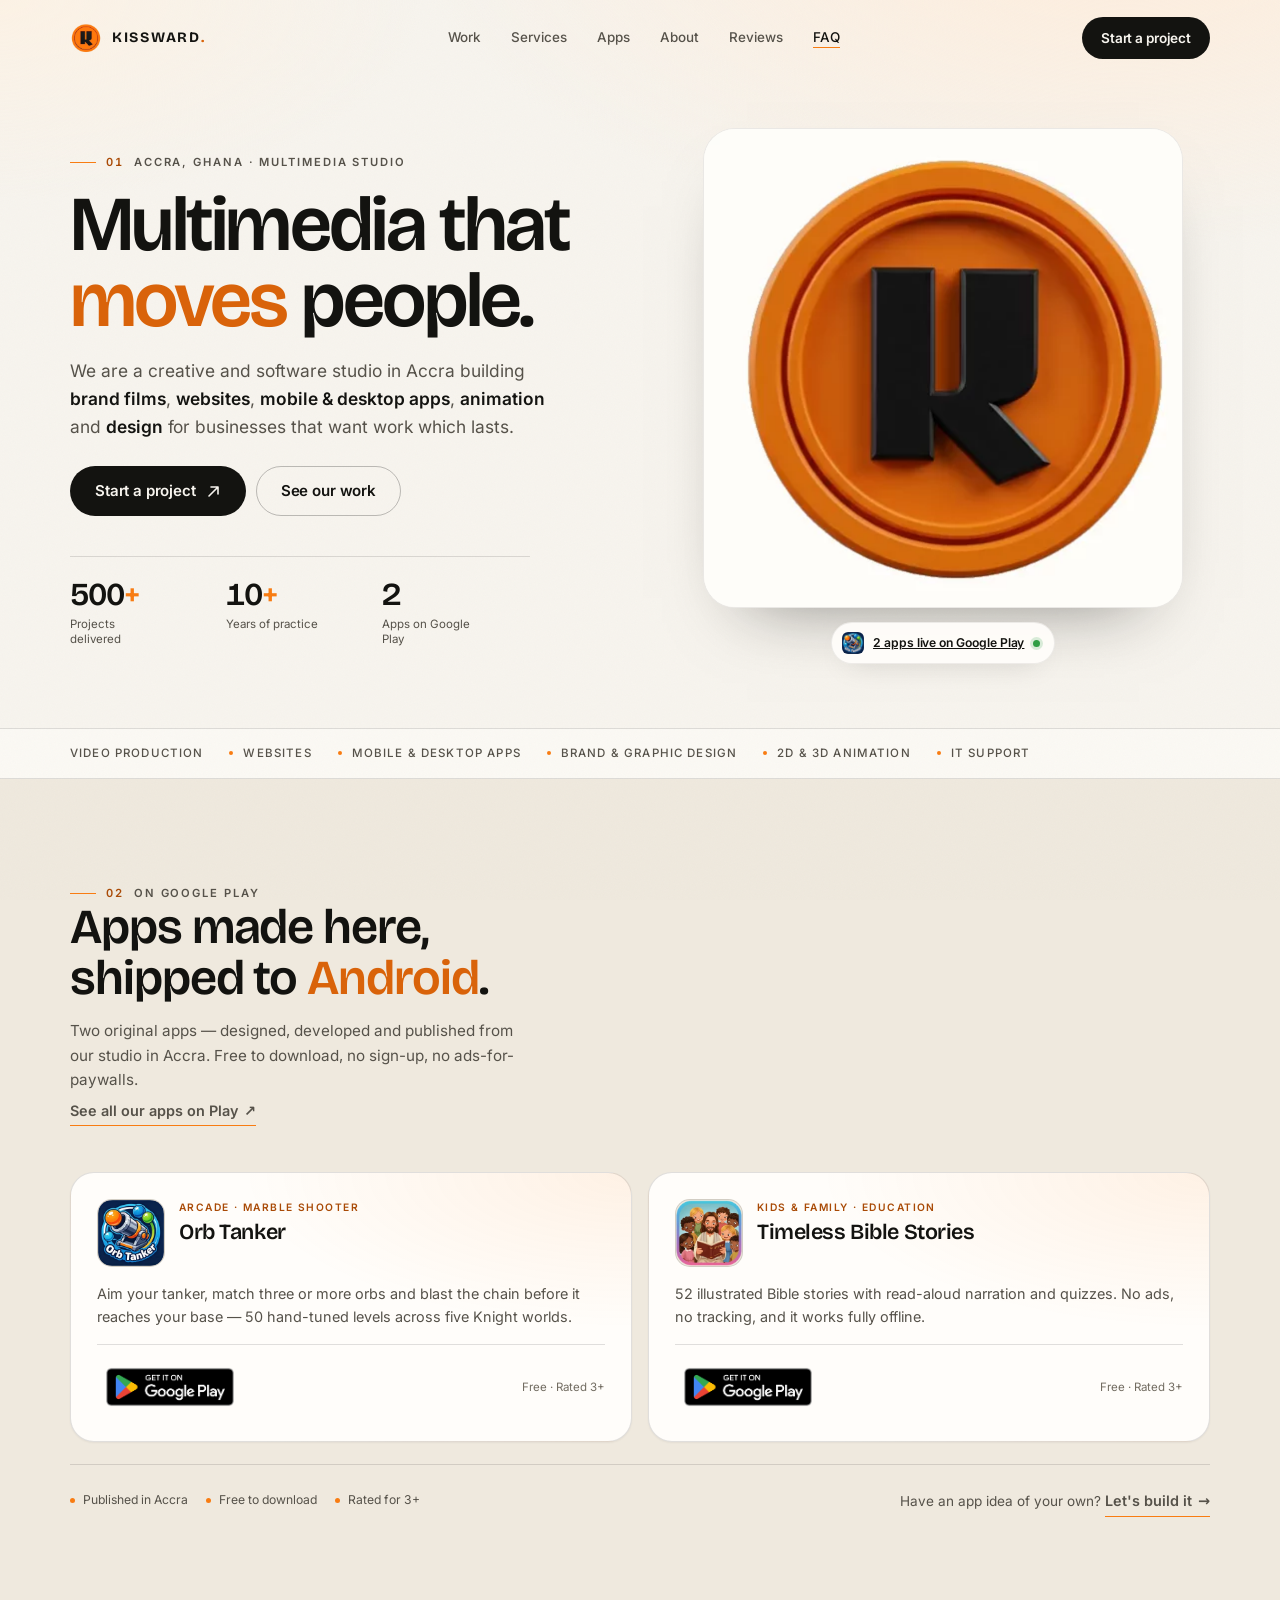
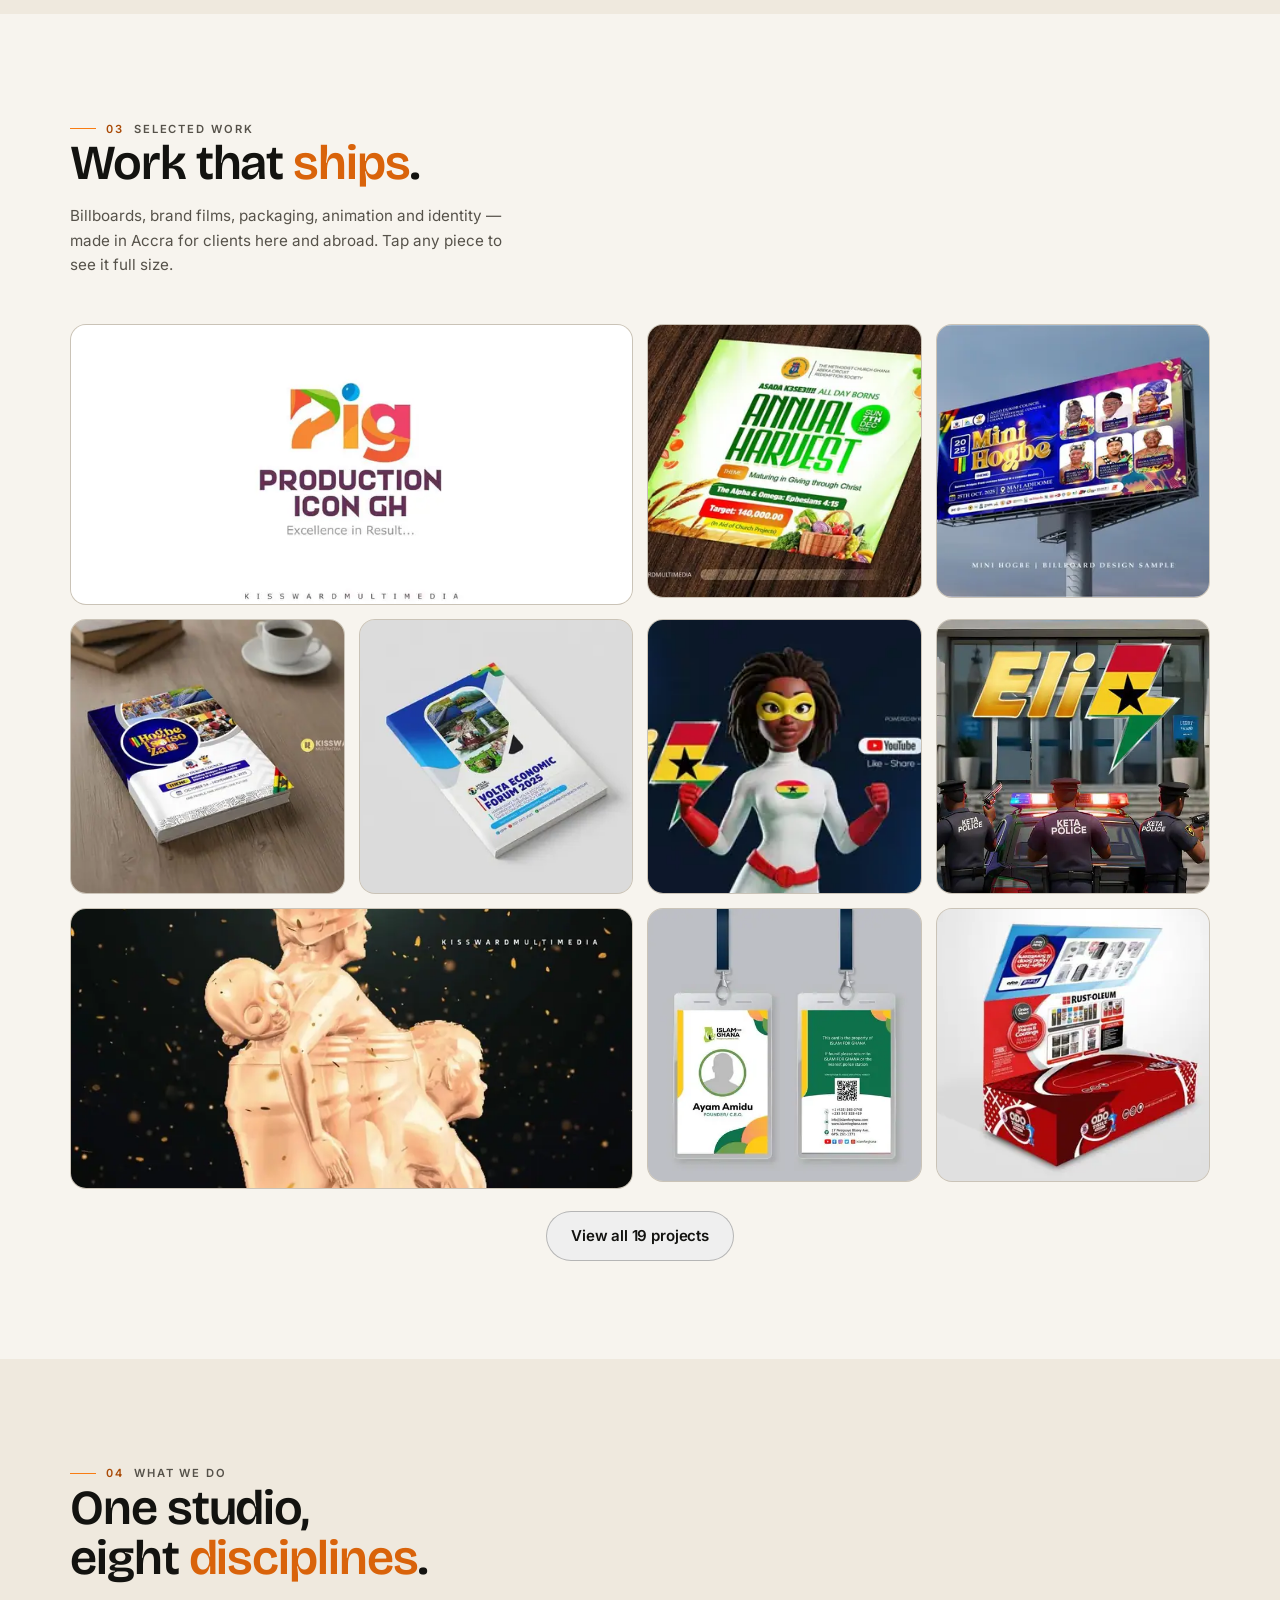
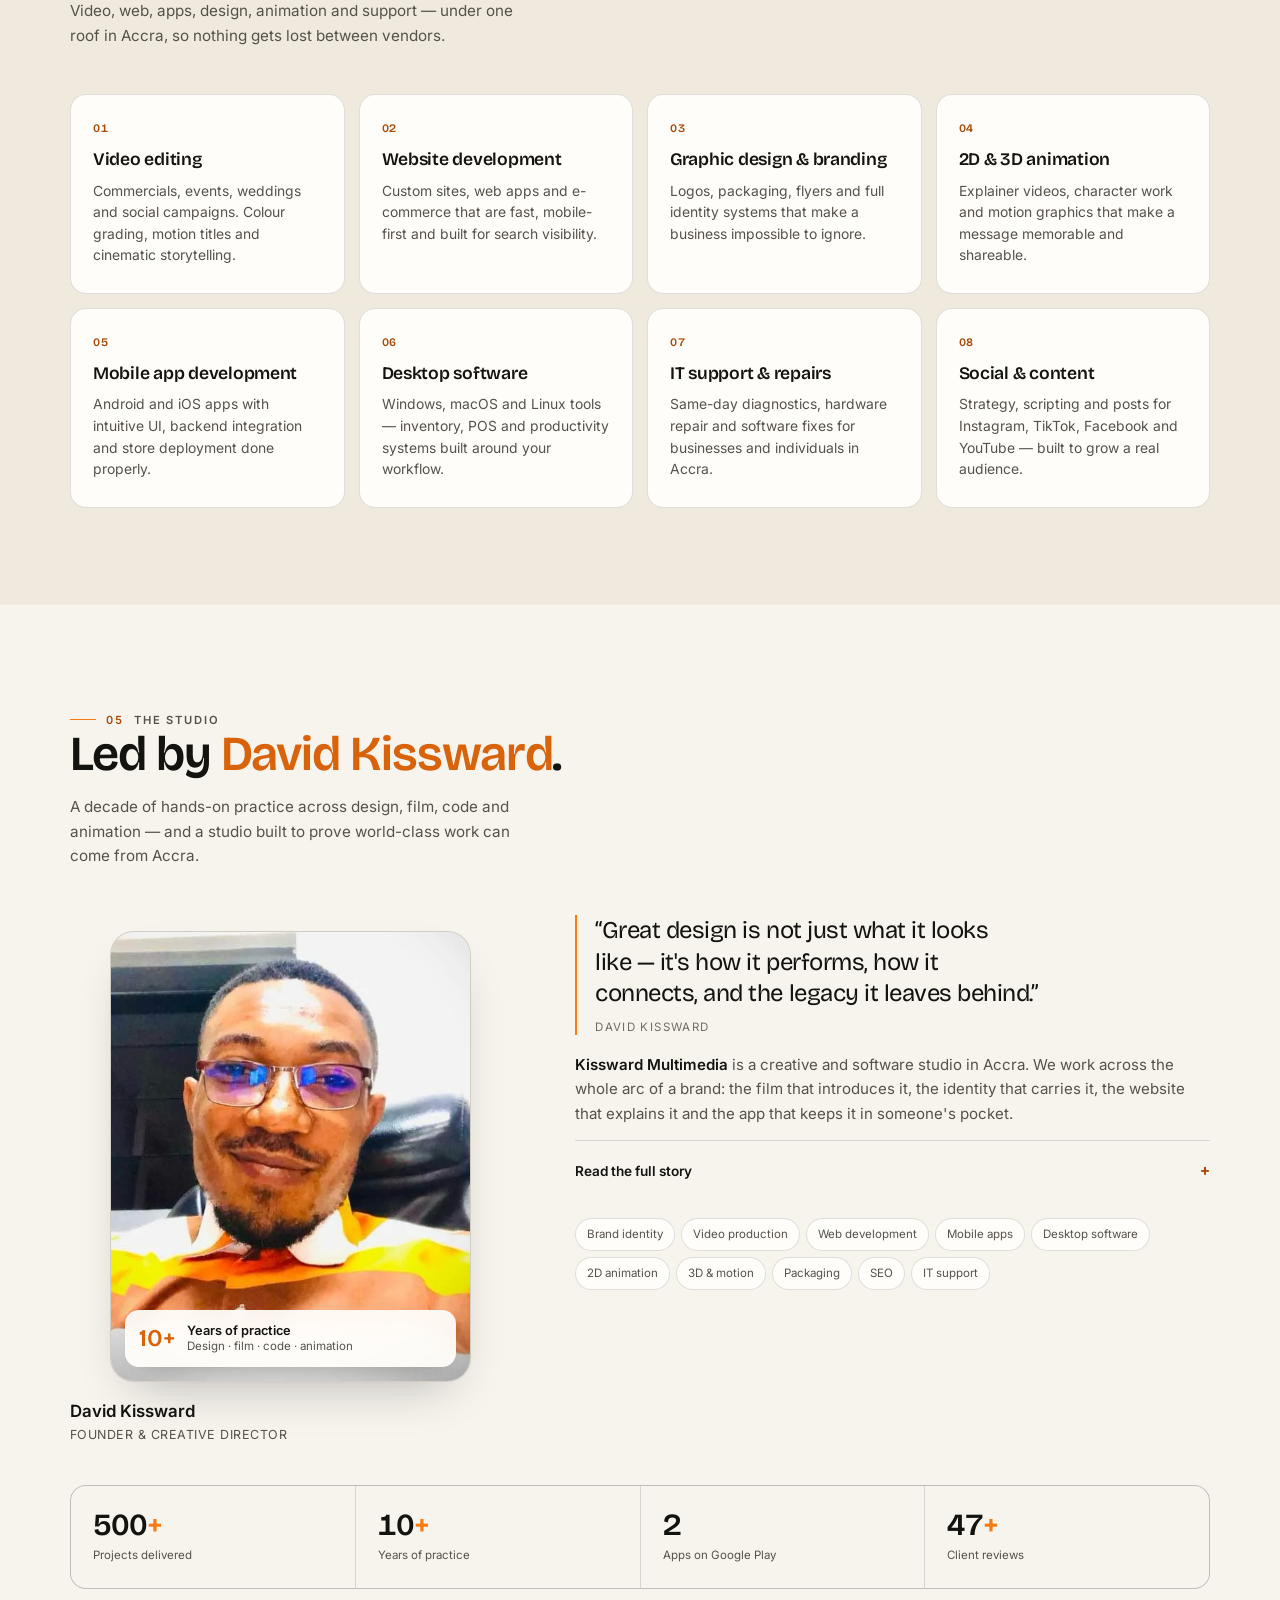
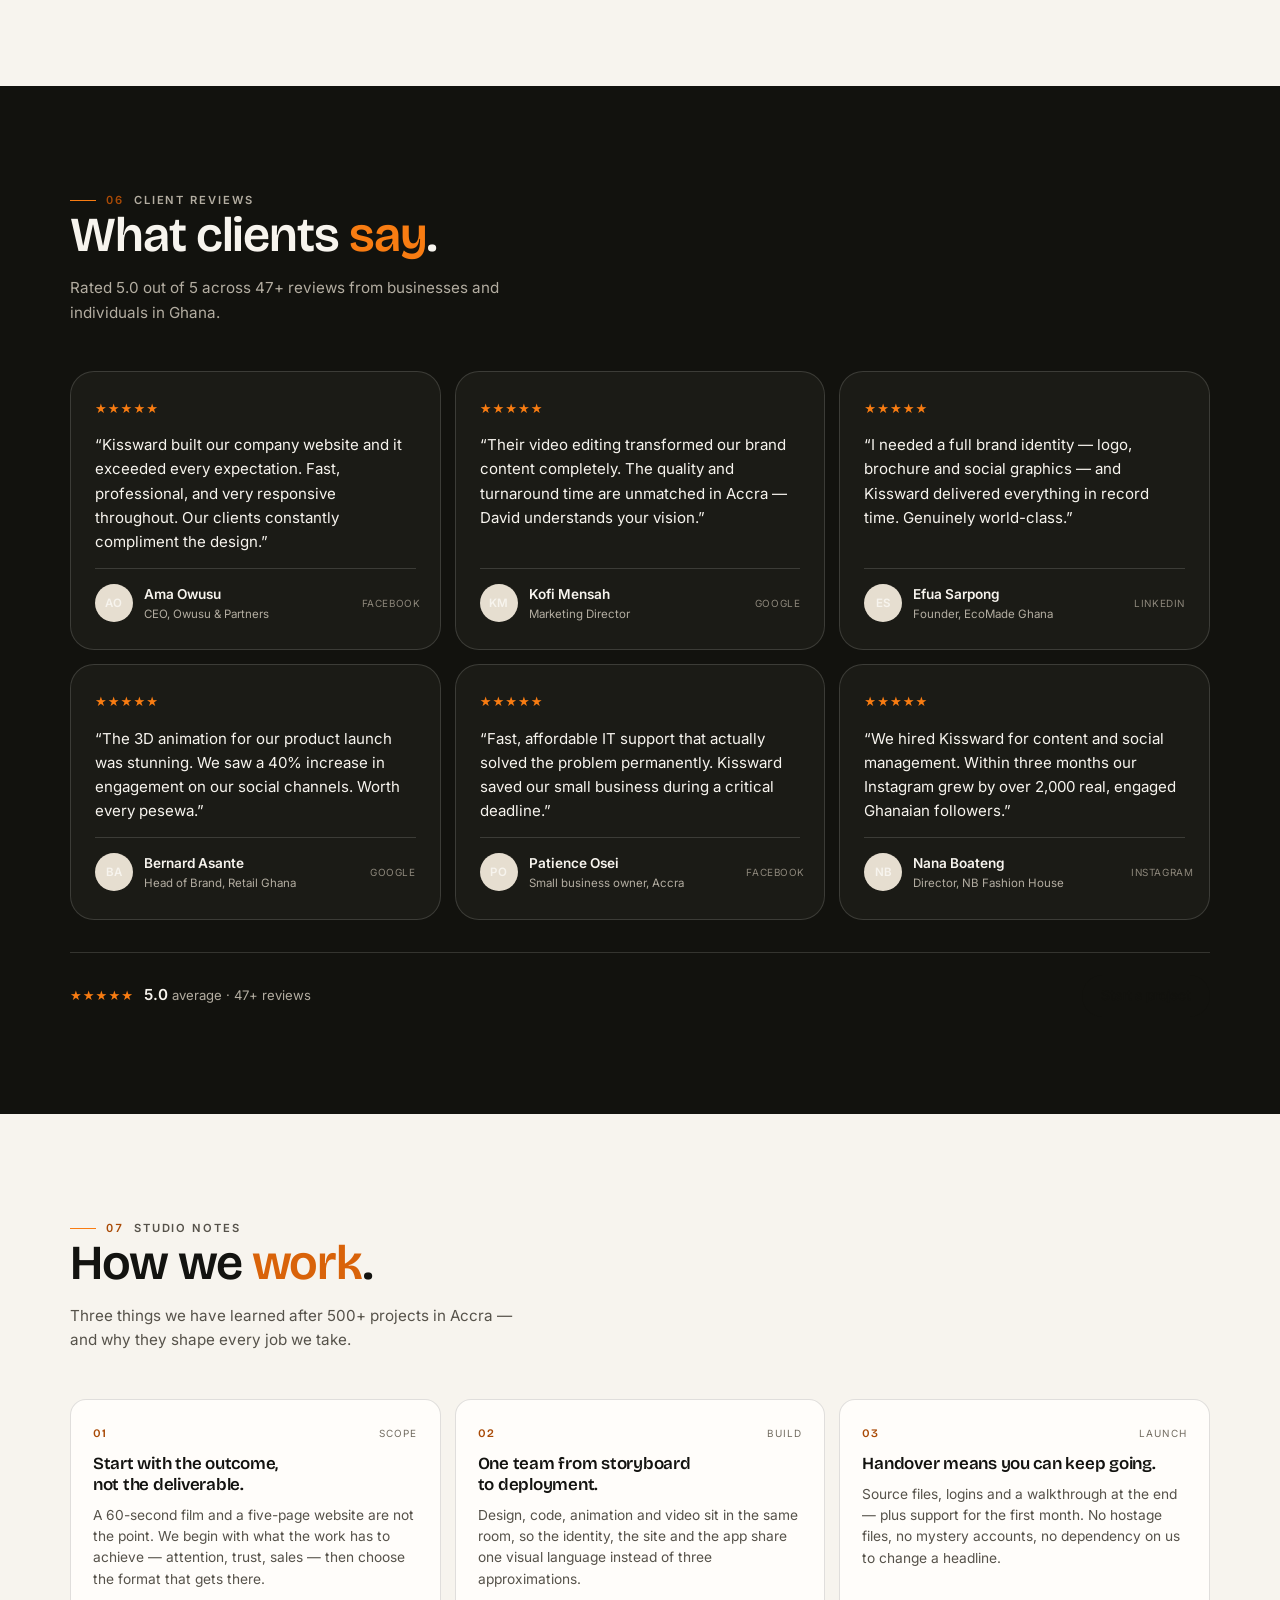
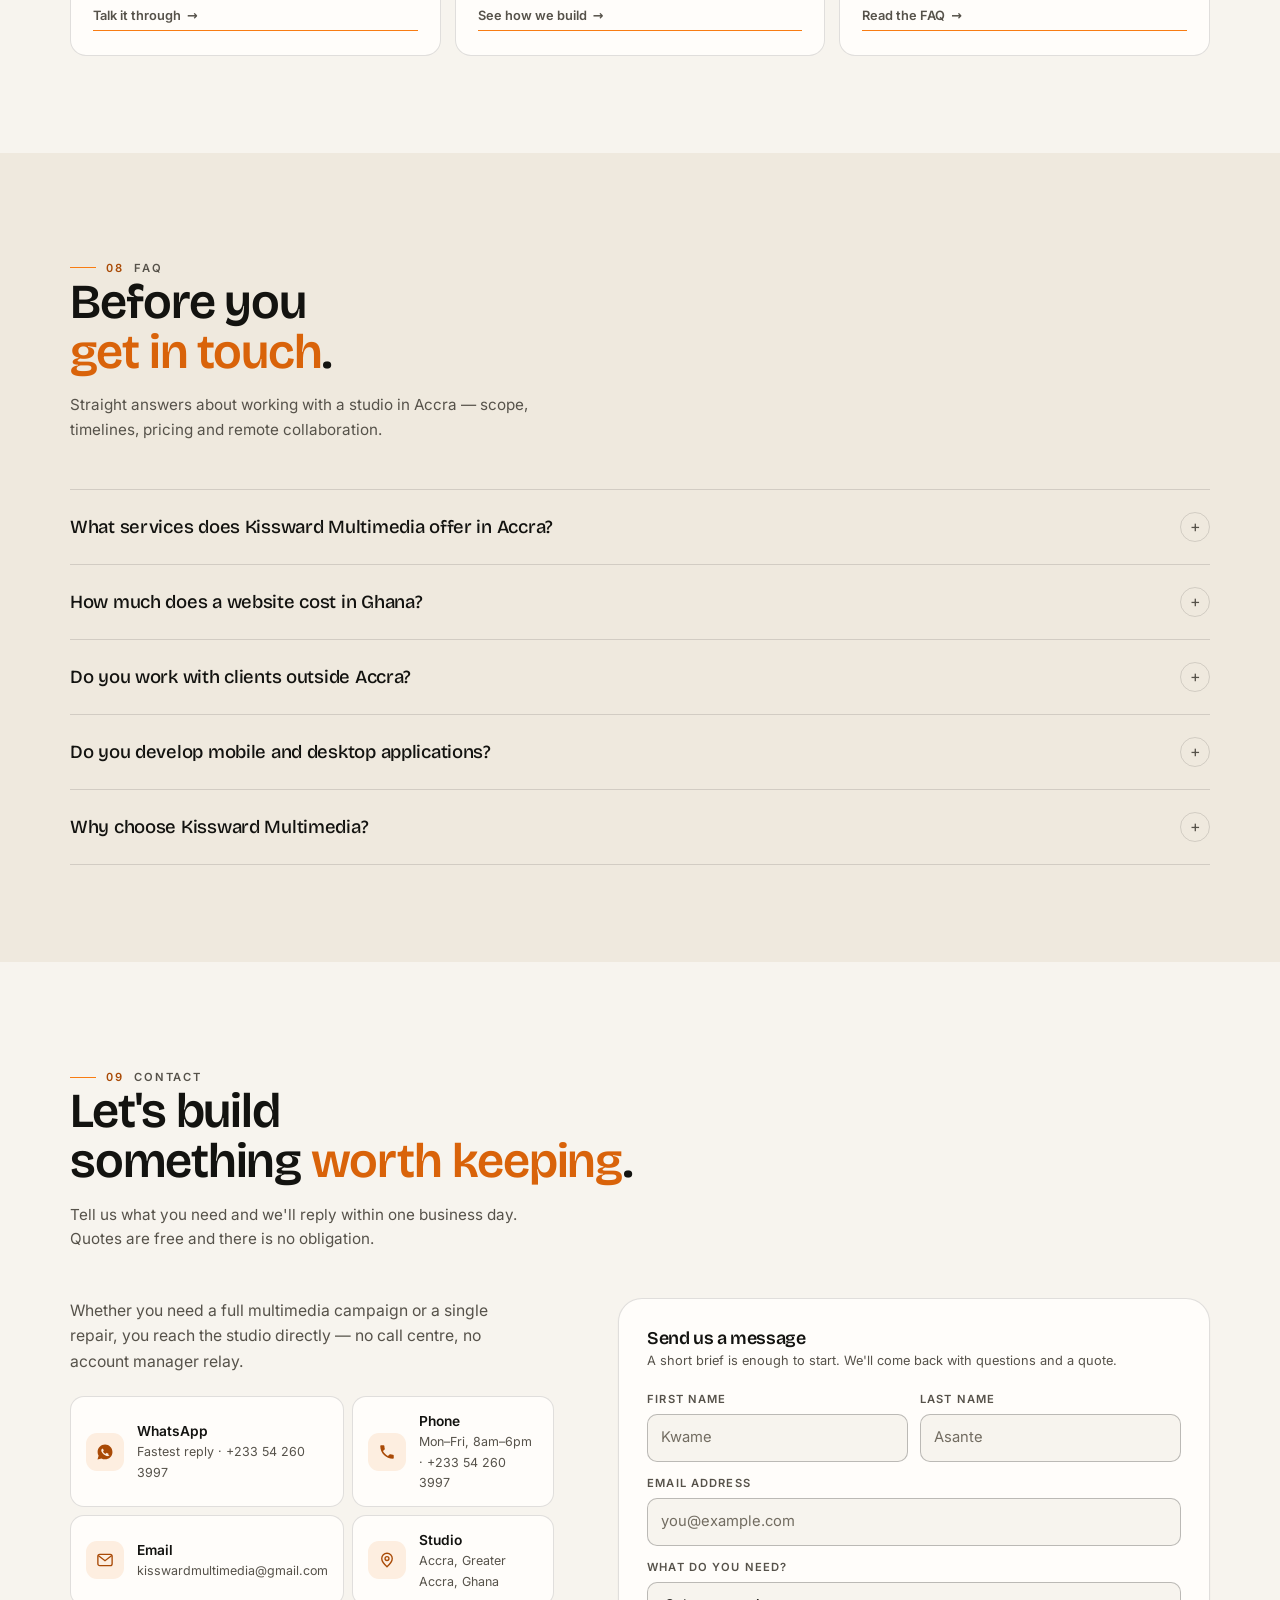
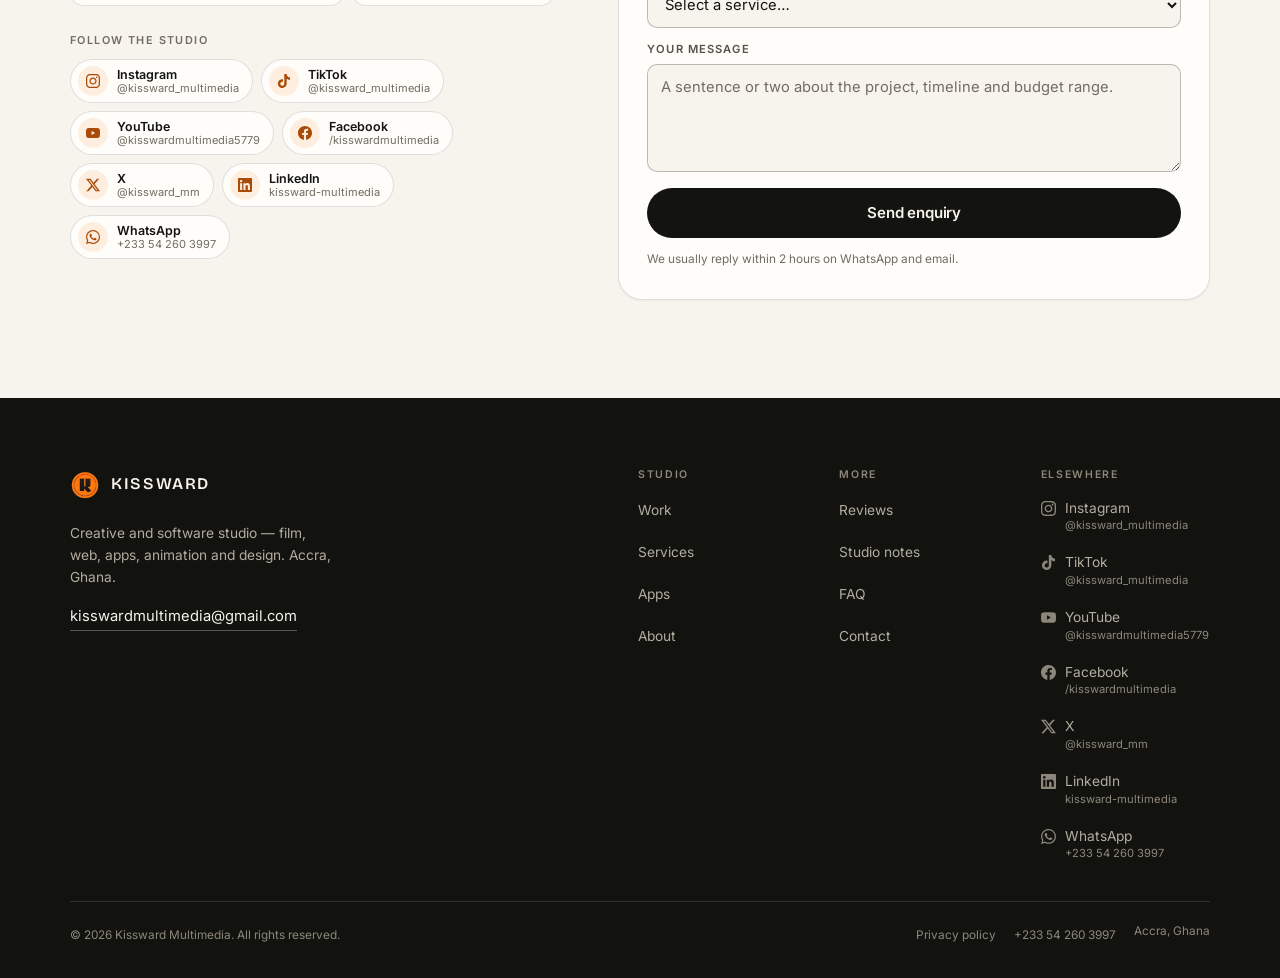
==== commit 12f2a709: "Add looping logo animation to the hero - Replace the three hero photos with the animated brand mark " ====
--- a/index.html
+++ b/index.html
@@ -389,14 +389,11 @@
       </div>
 
       <div class="hero__media">
-        <figure class="hero__img hero__img--tall">
-          <img src="img/work/07-480.webp" sizes="(min-width: 900px) 22vw, 40vw" alt="Character animation still from a Kissward Multimedia production" width="480" height="898" loading="lazy" decoding="async" />
-        </figure>
-        <figure class="hero__img">
-          <img src="img/work/01-800.webp" srcset="img/work/01-480.webp 480w, img/work/01-800.webp 800w, img/work/01-1080.webp 1080w" sizes="(min-width: 900px) 46vw, 100vw" alt="DC Carnival billboard designed by Kissward Multimedia" width="1080" height="763" fetchpriority="high" decoding="async" />
-        </figure>
-        <figure class="hero__img hero__img--small">
-          <img src="img/work/13-480.webp" srcset="img/work/13-480.webp 480w, img/work/13-800.webp 800w" sizes="(min-width: 900px) 24vw, 40vw" alt="3D motion graphics frame from a Kissward Multimedia project" width="1080" height="607" loading="lazy" decoding="async" />
+        <figure class="hero__loop">
+          <video class="hero__loop-video" id="heroLoop" width="480" height="480" poster="img/brand/logo-loop-still.webp" muted loop playsinline preload="none" role="img" aria-label="Kissward Multimedia animated logo">
+            <source src="img/brand/logo-loop.mp4" type="video/mp4" />
+            <img src="img/brand/logo-loop-still.webp" alt="" width="480" height="480" />
+          </video>
         </figure>
         <a class="hero__badge" href="#apps">
           <img src="img/apps/orbtanker-192.webp" alt="" width="192" height="192" loading="lazy" decoding="async" />
--- a/assets/css/style.css
+++ b/assets/css/style.css
@@ -486,30 +486,30 @@
 .hero__media {
   position: relative;
   display: grid;
-  gap: 10px;
+  justify-items: center;
+  gap: 14px;
   margin-top: 4px;
 }
-.hero__img {
+.hero__loop {
   position: relative;
+  width: min(100%, 480px);
+  margin: 0;
   overflow: hidden;
-  border-radius: var(--radius);
-  background: var(--paper-3);
+  border-radius: clamp(22px, 4vw, 32px);
+  background: #fdfbf7;
   border: 1px solid rgba(19, 19, 16, 0.08);
-  box-shadow: var(--shadow);
-}
-.hero__img img {
+  box-shadow: 0 34px 70px -44px rgba(19, 19, 16, 0.55);
+}
+.hero__loop-video {
+  display: block;
   width: 100%;
-  height: 100%;
+  height: auto;
+  aspect-ratio: 1 / 1;
   object-fit: cover;
-  aspect-ratio: 4 / 3;
-}
-.hero__img--tall { display: none; }
-.hero__img--small { display: none; }
+  background: #fdfbf7;
+}
 
 .hero__badge {
-  position: absolute;
-  left: 12px;
-  bottom: 12px;
   display: inline-flex;
   align-items: center;
   gap: 9px;
@@ -518,7 +518,8 @@
   background: rgba(255, 253, 250, 0.94);
   -webkit-backdrop-filter: blur(10px);
   backdrop-filter: blur(10px);
-  box-shadow: 0 10px 30px -14px rgba(19, 19, 16, 0.45);
+  border: 1px solid rgba(19, 19, 16, 0.07);
+  box-shadow: 0 10px 30px -18px rgba(19, 19, 16, 0.45);
   font-size: 0.76rem;
   font-weight: 600;
   letter-spacing: -0.005em;
@@ -566,11 +567,6 @@
 .capstrip__item:first-child::before { display: none; }
 
 @media (min-width: 640px) {
-  .hero__media { grid-template-columns: 1.15fr 0.85fr; gap: 12px; }
-  .hero__img--tall { display: block; grid-row: span 2; }
-  .hero__img--tall img { aspect-ratio: 3 / 4; height: 100%; }
-  .hero__img--small { display: block; }
-  .hero__img--small img { aspect-ratio: 16 / 10; }
   .hero__proof { max-width: 460px; }
 }
 
